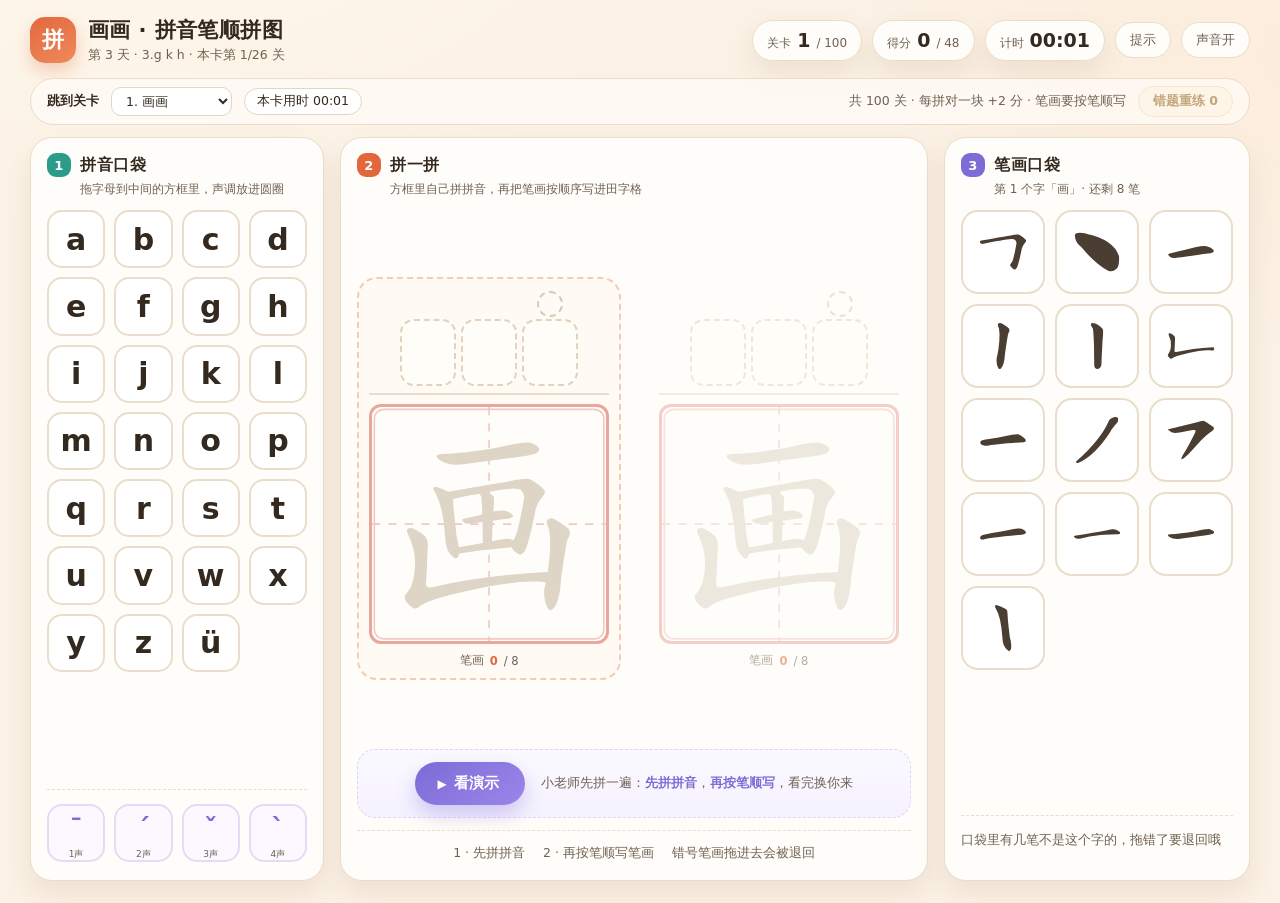
==== out/游戏/拼音笔顺拼图.html @ 33b7a7e6 "拼音笔顺拼图游戏 + PDF 统一归档 拼图游戏（新增 game/，产出 out/游戏/拼音笔顺拼图.html） - 扫描 out/*/parsed.json，4 张卡片 26+21+24+29 = " ====
<!doctype html>
<html lang="zh-CN">
<head>
<meta charset="utf-8">
<meta name="viewport" content="width=device-width, initial-scale=1">
<title>拼音笔顺拼图 · 100 关</title>
<style>
/* 拼音 + 笔顺拼图 —— 儿童向样式 */

:root {
  --bg: #fbf1e4;
  --panel: #fffdf9;
  --line: #e9ddcb;
  --ink: #33291f;
  --ink-soft: #6f6152;
  --gray: #c8bead;
  --coral: #e2683c;
  --coral-soft: #fbe6dc;
  --teal: #2c9c8a;
  --teal-soft: #e4f6f1;
  --violet: #7d6bd6;
  --shadow: 0 12px 26px rgba(120, 88, 52, 0.1);
  --cell: 300px;
}

* { box-sizing: border-box; }

body {
  display: flex;
  flex-direction: column;
  margin: 0;
  min-height: 100vh;
  padding: 16px clamp(12px, 2.6vw, 30px) 22px;
  color: var(--ink);
  font-family: "PingFang SC", "Hiragino Sans GB", "Microsoft YaHei", system-ui, sans-serif;
  background:
    radial-gradient(1100px 560px at 8% -12%, #fff8ec 0, transparent 62%),
    radial-gradient(900px 520px at 108% 6%, #fdecdb 0, transparent 58%),
    var(--bg);
}

/* ---------------------------------------------------------------- topbar */
.topbar {
  display: flex;
  align-items: center;
  justify-content: space-between;
  gap: 16px;
  flex-wrap: wrap;
  flex: none;
  margin-bottom: 14px;
}

.brand { display: flex; align-items: center; gap: 12px; }

.brand-mark {
  width: 46px; height: 46px;
  display: grid; place-items: center;
  border-radius: 15px;
  background: linear-gradient(150deg, var(--coral), #ef8a5c);
  color: #fff;
  font-size: 22px;
  font-weight: 700;
  box-shadow: 0 8px 16px rgba(226, 104, 60, 0.28);
}

.brand h1 { margin: 0; font-size: 21px; letter-spacing: 0.4px; }
.brand p { margin: 3px 0 0; font-size: 12.5px; color: var(--ink-soft); }

.stats { display: flex; align-items: center; gap: 10px; flex-wrap: wrap; }

.stat {
  display: flex; align-items: baseline; gap: 6px;
  padding: 8px 14px;
  background: var(--panel);
  border: 1px solid var(--line);
  border-radius: 999px;
  box-shadow: var(--shadow);
}

.stat-label { font-size: 12px; color: var(--ink-soft); }
.stat-value { font-size: 19px; font-weight: 700; font-variant-numeric: tabular-nums; }
.stat-total { font-size: 12px; color: var(--ink-soft); }

.stat.bump { animation: bump 0.42s ease; }

@keyframes bump {
  0% { transform: scale(1); }
  35% { transform: scale(1.12) rotate(-1.5deg); }
  100% { transform: scale(1); }
}

.ghost-btn {
  padding: 8px 14px;
  font: inherit;
  font-size: 13px;
  color: var(--ink-soft);
  background: var(--panel);
  border: 1px solid var(--line);
  border-radius: 999px;
  cursor: pointer;
  transition: 0.16s;
}

.ghost-btn:hover { color: var(--ink); border-color: #d9c9b2; transform: translateY(-1px); }

.demo-btn {
  display: inline-flex;
  align-items: center;
  gap: 7px;
  padding: 8px 16px 8px 14px;
  font: inherit;
  font-size: 13px;
  font-weight: 600;
  color: #fff;
  background: linear-gradient(140deg, #7d6bd6, #9a86ea);
  border: none;
  border-radius: 999px;
  cursor: pointer;
  box-shadow: 0 8px 16px rgba(125, 107, 214, 0.3);
  transition: 0.16s;
}

.demo-btn .play { font-size: 10px; }
.demo-btn:hover { transform: translateY(-1px); box-shadow: 0 11px 20px rgba(125, 107, 214, 0.34); }
.demo-btn:disabled { opacity: 0.62; cursor: default; transform: none; }

.demo-btn.big {
  padding: 12px 26px 12px 22px;
  font-size: 15px;
  box-shadow: 0 10px 20px rgba(125, 107, 214, 0.32);
}

.demo-btn.big .play { font-size: 12px; }

/* 演示按钮就放在田字格下面，孩子一眼能看到 */
.demo-strip {
  display: flex;
  align-items: center;
  justify-content: center;
  gap: 16px;
  flex-wrap: wrap;
  margin: 4px 0 12px;
  padding: 12px 16px;
  background: linear-gradient(180deg, #fbf9ff, #f5f2ff);
  border: 1px dashed #ded5f5;
  border-radius: 18px;
}

.demo-tip { font-size: 12.5px; color: var(--ink-soft); }
.demo-tip b { color: var(--violet); font-weight: 600; }

/* ------------------------------------------------------------- level bar */
.level-bar {
  display: flex;
  align-items: center;
  gap: 12px;
  flex-wrap: wrap;
  flex: none;
  margin: 0 0 12px;
  padding: 7px 16px;
  font-size: 12.5px;
  color: var(--ink-soft);
  background: rgba(255, 253, 249, 0.72);
  border: 1px solid var(--line);
  border-radius: 999px;
}

.level-pick { color: var(--ink); font-weight: 600; }

.card-timer {
  padding: 4px 12px;
  color: var(--ink);
  font-variant-numeric: tabular-nums;
  background: #fff;
  border: 1px solid #e3d6c2;
  border-radius: 999px;
}

.review-btn {
  padding: 6px 14px;
  font: inherit;
  font-size: 12.5px;
  font-weight: 600;
  color: #96631a;
  background: #fdf3e2;
  border: 1px solid #f0d7b0;
  border-radius: 999px;
  cursor: pointer;
  transition: 0.16s;
}

.review-btn b { font-variant-numeric: tabular-nums; }
.review-btn:hover:not(:disabled) { background: #fbe8c8; border-color: #e8c085; transform: translateY(-1px); }
.review-btn:disabled { opacity: 0.55; cursor: default; }

.review-clear {
  padding: 6px 10px;
  margin-left: -4px;
  font: inherit;
  font-size: 12.5px;
  color: var(--ink-soft);
  background: none;
  border: 1px solid transparent;
  border-radius: 999px;
  cursor: pointer;
  transition: 0.16s;
}

.review-clear:hover { color: #a0432a; border-color: #f0cdc2; background: #fdefe9; }
.review-clear.armed { color: #a0432a; background: #fdefe9; border-color: #f0cdc2; }

body.review-mode .level-bar { background: #fff8ec; border-color: #f0d7b0; }
body.review-mode .level-pick::after { content: "（错题）"; color: #96631a; }

#level-select {
  max-width: 42vw;
  padding: 5px 10px;
  font: inherit;
  font-size: 12.5px;
  color: var(--ink);
  background: #fff;
  border: 1px solid #e3d6c2;
  border-radius: 10px;
  cursor: pointer;
}

.level-tip { margin-left: auto; }

/* ---------------------------------------------------------------- board */
.board {
  display: grid;
  grid-template-columns: 294px minmax(0, 1fr) 306px;
  gap: 16px;
  align-items: stretch;
  /* 撑满剩余屏幕高度，底部不留空白 */
  flex: 1 1 auto;
  min-height: calc(100vh - 156px);
}

@media (max-width: 1080px) {
  .board { grid-template-columns: minmax(0, 1fr); }
  :root { --cell: 170px; }
}

.panel {
  display: flex;
  flex-direction: column;
  padding: 15px 16px 18px;
  background: var(--panel);
  border: 1px solid var(--line);
  border-radius: 22px;
  box-shadow: var(--shadow);
}

.panel h2 {
  display: flex; align-items: center; gap: 9px;
  margin: 0 0 4px;
  font-size: 15.5px;
  letter-spacing: 0.5px;
}

.step {
  width: 24px; height: 24px;
  display: grid; place-items: center;
  border-radius: 9px;
  font-size: 13px;
  color: #fff;
  background: var(--coral);
}

.panel-strokes .step { background: var(--violet); }
.panel-letters .step { background: var(--teal); }

.panel-note {
  margin: 0 0 12px 33px;
  font-size: 12px;
  color: var(--ink-soft);
}

/* ---------------------------------------------------------------- pools */
.letter-pool {
  display: grid;
  grid-template-columns: repeat(4, 1fr);
  gap: 9px;
}

.tone-pool {
  display: grid;
  grid-template-columns: repeat(4, 1fr);
  gap: 9px;
  margin-top: auto;
  padding-top: 14px;
  border-top: 1px dashed var(--line);
}

.chip {
  position: relative;
  display: grid;
  place-items: center;
  aspect-ratio: 1 / 1;
  background: #fff;
  border: 2px solid var(--line);
  border-radius: 15px;
  font-size: 30px;
  font-weight: 600;
  color: var(--ink);
  cursor: grab;
  user-select: none;
  -webkit-user-select: none;
  touch-action: none;
  transition: transform 0.12s, box-shadow 0.12s, border-color 0.12s;
}

.chip:hover { transform: translateY(-2px); border-color: #ddceb6; box-shadow: 0 7px 14px rgba(120, 88, 52, 0.14); }
.chip:active { cursor: grabbing; }
.chip.dragging { opacity: 0.28; }

.chip.tone {
  font-size: 27px;
  line-height: 1;
  padding-bottom: 8px;
  color: var(--violet);
  border-color: #e3dcf6;
  background: #fbf9ff;
}

.chip.tone small {
  position: absolute;
  bottom: 1px;
  font-size: 9px;
  font-weight: 400;
  color: var(--ink-soft);
}

.chip.ghost {
  position: fixed;
  left: 0; top: 0;
  z-index: 90;
  margin: 0;
  pointer-events: none;
  box-shadow: 0 16px 30px rgba(80, 60, 40, 0.26);
  transform-origin: top left;
  opacity: 0.96;
}

.chip.pulse, .spark.pulse { animation: pulse 1.1s ease-in-out 2; }

@keyframes pulse {
  0%, 100% { box-shadow: 0 0 0 0 rgba(226, 104, 60, 0); }
  50% { box-shadow: 0 0 0 7px rgba(226, 104, 60, 0.28); }
}

/* ---------------------------------------------------------------- stage */
.panel-stage {
  align-self: stretch;
}

.stage-head {
  display: flex; align-items: baseline; gap: 10px; justify-content: center;
  margin: 2px 0 12px;
}

.stage-head .word-pinyin { font-size: 15px; color: var(--ink-soft); letter-spacing: 1px; }
.stage-head .word-hanzi { font-size: 20px; font-weight: 700; letter-spacing: 3px; }

.word {
  --gap: clamp(10px, 2vw, 34px);
  display: flex;
  flex: 1;
  gap: var(--gap);
  justify-content: center;
  align-items: center;
  padding: 4px 0 2px;
}

.char-col {
  display: flex;
  flex-direction: column;
  align-items: center;
  gap: 9px;
  /* 多个字的词语自动收窄，三字词也不会挤出卡片 */
  width: min(var(--cell), calc((100% - (var(--cols, 1) - 1) * var(--gap)) / var(--cols, 1)));
  padding: 12px 10px 10px;
  border: 2px dashed transparent;
  border-radius: 20px;
  transition: 0.22s;
}

.char-col.locked { opacity: 0.52; }
.char-col.active { border-color: #f3cbb8; background: #fffaf4; opacity: 1; }
.char-col.done { border-color: #bfe3d8; background: var(--teal-soft); opacity: 1; }

.pinyin-row {
  display: flex;
  width: 100%;
  box-sizing: border-box;
  align-items: flex-end;
  justify-content: center;
  gap: 5px;
  padding-bottom: 7px;
  border-bottom: 2px solid #e7dbc9;
}

.letter-wrap {
  position: relative;
  flex: 1 1 0;
  min-width: 0;
  max-width: 56px;
  padding-top: 28px;
}

.tone-slot {
  position: absolute;
  top: 0;
  left: 0;
  right: 0;
  margin: 0 auto;
  width: 26px;
  height: 26px;
  display: grid;
  place-items: center;
  border: 2px dashed #d8c9b6;
  border-radius: 50%;
  font-size: 20px;
  font-weight: 700;
  line-height: 1;
  color: var(--violet);
  transition: 0.18s;
}

.tone-slot.hover, .tone-slot.filled { border-style: solid; border-color: var(--violet); background: #f4f1ff; }

.letter-slot {
  width: 100%;
  aspect-ratio: 5 / 6;
  display: grid;
  place-items: center;
  border: 2px dashed #e0d3bf;
  border-radius: 14px;
  background: #fffdf7;
  font-size: clamp(24px, 2.1vw, 32px);
  line-height: 1;
  color: var(--ink);
  transition: 0.16s;
}

.letter-slot.hover { border-color: #eabfa9; background: #fff3ea; }
.letter-slot.filled { border-style: solid; border-color: #a9d8cd; background: #fff; font-weight: 600; }

.cell-wrap {
  position: relative;
  width: 100%;
  aspect-ratio: 1 / 1;
  border: 3px solid #e8a79c;
  border-radius: 12px;
  background: #fffdfa;
  overflow: hidden;
  touch-action: none;
  transition: 0.16s;
}

.cell-wrap.hover { border-color: var(--coral); box-shadow: 0 0 0 5px rgba(226, 104, 60, 0.14); }
.cell-wrap svg { display: block; width: 100%; height: 100%; }

.cell-grid line, .cell-grid rect {
  stroke: #efc9c3;
  stroke-width: 1.4;
  fill: none;
}

.cell-grid .dash { stroke-dasharray: 7 7; }

.guide path { fill: #ded5c6; }
.guide { transition: opacity 0.45s ease; }
.ink path { fill: #2f2a24; }

.ink path.pop { animation: inkPop 0.28s ease-out; }

@keyframes inkPop {
  from { opacity: 0.2; }
  to { opacity: 1; }
}

.char-col.done .guide { opacity: 0; }

.cell-meta {
  display: flex; align-items: center; gap: 6px;
  font-size: 11.5px;
  color: var(--ink-soft);
}

.stage-foot {
  display: flex;
  justify-content: center;
  gap: 18px;
  margin-top: auto;
  padding-top: 14px;
  font-size: 12.5px;
  color: var(--ink-soft);
  border-top: 1px dashed var(--line);
}

.stage-foot b { color: var(--coral); font-weight: 600; }

.panel-foot {
  margin-top: auto;
  padding-top: 14px;
  font-size: 12.5px;
  line-height: 1.6;
  color: var(--ink-soft);
  border-top: 1px dashed var(--line);
}

.cell-meta b { color: var(--coral); font-variant-numeric: tabular-nums; }

/* ---------------------------------------------------------------- strokes */
.stroke-pool {
  display: grid;
  grid-template-columns: repeat(3, minmax(0, 1fr));
  gap: 10px;
  align-content: start;
  justify-items: center;
  /* 按行数摊平：一行就大，七八行就自动变小 */
  --chip: calc((100vh - 300px) / var(--rows, 6) - 10px);
}

/* 行数多的关（12 笔的字 + 干扰笔画）自动缩小每一块，保证右栏不超出一屏 */
.spark {
  display: grid;
  place-items: center;
  width: min(var(--chip, 92px), 100%);
  height: auto;
  aspect-ratio: 1 / 1;
  padding: 10px;
  background: #fff;
  border: 2px solid var(--line);
  border-radius: 17px;
  cursor: grab;
  touch-action: none;
  user-select: none;
  -webkit-user-select: none;
  transition: transform 0.12s, box-shadow 0.12s, border-color 0.12s;
}

.spark:hover { transform: translateY(-2px); border-color: #d9c9e9; box-shadow: 0 7px 14px rgba(80, 60, 120, 0.14); }
.spark svg { width: 100%; height: 100%; }
.spark svg path { fill: #4a3d31; }
.spark.dragging { opacity: 0.28; }
.spark.ghost { position: fixed; left: 0; top: 0; z-index: 90; pointer-events: none; background: #fff; box-shadow: 0 16px 30px rgba(80, 60, 40, 0.24); }

/* ---------------------------------------------------------------- feedback */
.shake { animation: shake 0.4s ease; }

@keyframes shake {
  0%, 100% { transform: translateX(0); }
  20% { transform: translateX(-7px) rotate(-1deg); }
  45% { transform: translateX(6px) rotate(1deg); }
  70% { transform: translateX(-4px); }
}

.wrong-flash { box-shadow: 0 0 0 5px rgba(214, 69, 69, 0.2); border-color: #d64545 !important; }

.float-score {
  position: fixed;
  z-index: 95;
  pointer-events: none;
  font-size: 19px;
  font-weight: 700;
  color: var(--teal);
  text-shadow: 0 2px 0 #fff;
  animation: floatUp 0.9s ease-out forwards;
}

@keyframes floatUp {
  from { opacity: 0; transform: translate(-50%, -50%) scale(0.7); }
  25% { opacity: 1; transform: translate(-50%, -120%) scale(1.1); }
  to { opacity: 0; transform: translate(-50%, -230%) scale(1); }
}

.toast {
  position: fixed;
  left: 50%; bottom: 28px;
  transform: translate(-50%, 20px);
  padding: 10px 20px;
  border-radius: 999px;
  font-size: 13.5px;
  color: #fff;
  background: rgba(51, 41, 31, 0.9);
  opacity: 0;
  pointer-events: none;
  transition: 0.24s;
  z-index: 96;
}

.toast.show { opacity: 1; transform: translate(-50%, 0); }
.toast.bad { background: rgba(190, 62, 62, 0.94); }
.toast.good { background: rgba(44, 156, 138, 0.94); }

/* ---------------------------------------------------------------- overlay */
.overlay {
  position: fixed;
  inset: 0;
  z-index: 100;
  display: grid;
  place-items: center;
  background: rgba(51, 41, 31, 0.36);
  backdrop-filter: blur(3px);
}

.overlay[hidden] { display: none; }

.overlay-card {
  width: min(440px, 92vw);
  padding: 26px 26px 22px;
  text-align: center;
  background: var(--panel);
  border-radius: 26px;
  box-shadow: 0 26px 50px rgba(60, 42, 24, 0.3);
  animation: pop 0.36s cubic-bezier(0.2, 1.4, 0.4, 1);
}

@keyframes pop {
  from { transform: scale(0.86); opacity: 0; }
  to { transform: scale(1); opacity: 1; }
}

.overlay-card h3 { margin: 0 0 4px; font-size: 22px; }
.overlay-card p { margin: 0 0 16px; font-size: 15px; letter-spacing: 2px; color: var(--ink-soft); }

.overlay-actions { display: flex; justify-content: center; gap: 12px; }

.overlay-stats { display: flex; justify-content: center; gap: 18px; margin-bottom: 20px; }
.overlay-stats div { display: flex; flex-direction: column; gap: 2px; }
.overlay-stats span { font-size: 22px; font-weight: 700; color: var(--coral); font-variant-numeric: tabular-nums; }
.overlay-stats small { font-size: 11.5px; color: var(--ink-soft); }

.primary-btn {
  padding: 11px 26px;
  font: inherit;
  font-size: 15px;
  font-weight: 600;
  color: #fff;
  background: linear-gradient(140deg, var(--coral), #ef8a5c);
  border: none;
  border-radius: 999px;
  cursor: pointer;
  box-shadow: 0 10px 20px rgba(226, 104, 60, 0.3);
  transition: 0.16s;
}

.primary-btn:hover { transform: translateY(-2px); }

/* ---------------------------------------------------------------- demo */
.demo-ghost {
  position: fixed;
  left: 0;
  top: 0;
  z-index: 92;
  margin: 0;
  pointer-events: none;
  opacity: 0.95;
  transform-origin: top left;
  box-shadow: 0 16px 30px rgba(80, 60, 40, 0.26);
}

body.demo-mode .chip,
body.demo-mode .spark,
body.demo-mode .cell-wrap { cursor: default; }

</style>
</head>
<body>
<header class="topbar">
  <div class="brand">
    <span class="brand-mark">拼</span>
    <div>
      <h1 id="word-title">拼音笔顺拼图</h1>
      <p id="card-name">第 3 天、第 4 天、第 6 天、第 7 天</p>
    </div>
  </div>
  <div class="stats">
    <div class="stat"><span class="stat-label" id="level-label">关卡</span><span class="stat-value" id="level-index">1</span><span class="stat-total" id="level-total">/ 1</span></div>
    <div class="stat"><span class="stat-label">得分</span><span class="stat-value" id="score">0</span><span class="stat-total" id="score-total">/ 0</span></div>
    <div class="stat"><span class="stat-label">计时</span><span class="stat-value" id="timer">00:00</span></div>
    <button class="ghost-btn" id="hint-btn" type="button">提示</button>
    <button class="ghost-btn" id="sound-btn" type="button" aria-pressed="true">声音开</button>
  </div>
</header>

<nav class="level-bar">
  <label class="level-pick" for="level-select">跳到关卡</label>
  <select id="level-select"></select>
  <span class="card-timer" id="card-timer">本卡用时 00:00</span>
  <span class="level-tip">共 100 关 · 每拼对一块 +2 分 · 笔画要按笔顺写</span>
  <button class="review-btn" id="review-btn" type="button" disabled>错题重练 <b id="review-count">0</b></button>
  <button class="review-clear" id="review-clear" type="button" hidden>清空</button>
</nav>

<main class="board">
  <section class="panel panel-letters">
    <h2><span class="step">1</span>拼音口袋</h2>
    <p class="panel-note">拖字母到中间的方框里，声调放进圆圈</p>
    <div class="letter-pool" id="letter-pool"></div>
    <div class="tone-pool" id="tone-pool"></div>
  </section>

  <section class="panel panel-stage">
    <h2><span class="step">2</span>拼一拼</h2>
    <p class="panel-note">方框里自己拼拼音，再把笔画按顺序写进田字格</p>
    <div class="word" id="word"></div>
    <div class="demo-strip">
      <button class="demo-btn big" id="demo-btn" type="button"><span class="play">▶</span>看演示</button>
      <span class="demo-tip">小老师先拼一遍：<b>先拼拼音</b>，<b>再按笔顺写</b>，看完换你来</span>
    </div>
    <div class="stage-foot">
      <span>1 · 先拼拼音</span>
      <span>2 · 再按笔顺写笔画</span>
      <span>错号笔画拖进去会被退回</span>
    </div>
  </section>

  <section class="panel panel-strokes">
    <h2><span class="step">3</span>笔画口袋</h2>
    <p class="panel-note" id="stroke-note">按笔顺拖进田字格</p>
    <div class="stroke-pool" id="stroke-pool"></div>
    <p class="panel-foot">口袋里有几笔不是这个字的，拖错了要退回哦</p>
  </section>
</main>

<div class="toast" id="toast" aria-live="polite"></div>

<div class="overlay" id="overlay" hidden>
  <div class="overlay-card">
    <h3 id="overlay-title">这一关拼好啦！</h3>
    <p id="overlay-word"></p>
    <div class="overlay-stats">
      <div><span id="final-score">0</span><small>本关得分</small></div>
      <div><span id="final-time">00:00</span><small>本关用时</small></div>
      <div><span id="final-acc">100%</span><small>一次就对</small></div>
      <div><span id="final-card">00:00</span><small>本卡用时</small></div>
      <div><span id="total-score">0</span><small>累计</small></div>
    </div>
    <div class="overlay-actions">
      <button class="ghost-btn" id="replay" type="button">再玩一次</button>
      <button class="primary-btn" id="next-level" type="button">下一关</button>
    </div>
  </div>
</div>

<script>window.GAME_DATA = {"levels":[{"hanzi":"画画","pinyin":"huà huà","card":"第 3 天","lesson":"3.g k h","chars":[{"char":"画","syllable":{"letters":["h","u","a"],"tone":4,"toneAt":2,"text":"huà"}},{"char":"画","syllable":{"letters":["h","u","a"],"tone":4,"toneAt":2,"text":"huà"}}]},{"hanzi":"打鼓","pinyin":"dǎ gǔ","card":"第 3 天","lesson":"3.g k h","chars":[{"char":"打","syllable":{"letters":["d","a"],"tone":3,"toneAt":1,"text":"dǎ"}},{"char":"鼓","syllable":{"letters":["g","u"],"tone":3,"toneAt":1,"text":"gǔ"}}]},{"hanzi":"狐狸","pinyin":"hú lí","card":"第 3 天","lesson":"3.g k h","chars":[{"char":"狐","syllable":{"letters":["h","u"],"tone":2,"toneAt":1,"text":"hú"}},{"char":"狸","syllable":{"letters":["l","i"],"tone":2,"toneAt":1,"text":"lí"}}]},{"hanzi":"葫芦","pinyin":"hú lú","card":"第 3 天","lesson":"3.g k h","chars":[{"char":"葫","syllable":{"letters":["h","u"],"tone":2,"toneAt":1,"text":"hú"}},{"char":"芦","syllable":{"letters":["l","u"],"tone":2,"toneAt":1,"text":"lú"}}]},{"hanzi":"拔河","pinyin":"bá hé","card":"第 3 天","lesson":"3.g k h","chars":[{"char":"拔","syllable":{"letters":["b","a"],"tone":2,"toneAt":1,"text":"bá"}},{"char":"河","syllable":{"letters":["h","e"],"tone":2,"toneAt":1,"text":"hé"}}]},{"hanzi":"隔壁","pinyin":"gé bì","card":"第 3 天","lesson":"3.g k h","chars":[{"char":"隔","syllable":{"letters":["g","e"],"tone":2,"toneAt":1,"text":"gé"}},{"char":"壁","syllable":{"letters":["b","i"],"tone":4,"toneAt":1,"text":"bì"}}]},{"hanzi":"哥哥","pinyin":"gē gē","card":"第 3 天","lesson":"3.g k h","chars":[{"char":"哥","syllable":{"letters":["g","e"],"tone":1,"toneAt":1,"text":"gē"}},{"char":"哥","syllable":{"letters":["g","e"],"tone":1,"toneAt":1,"text":"gē"}}]},{"hanzi":"贺卡","pinyin":"hè kǎ","card":"第 3 天","lesson":"3.g k h","chars":[{"char":"贺","syllable":{"letters":["h","e"],"tone":4,"toneAt":1,"text":"hè"}},{"char":"卡","syllable":{"letters":["k","a"],"tone":3,"toneAt":1,"text":"kǎ"}}]},{"hanzi":"顾客","pinyin":"gù kè","card":"第 3 天","lesson":"3.g k h","chars":[{"char":"顾","syllable":{"letters":["g","u"],"tone":4,"toneAt":1,"text":"gù"}},{"char":"客","syllable":{"letters":["k","e"],"tone":4,"toneAt":1,"text":"kè"}}]},{"hanzi":"可乐","pinyin":"kě lè","card":"第 3 天","lesson":"3.g k h","chars":[{"char":"可","syllable":{"letters":["k","e"],"tone":3,"toneAt":1,"text":"kě"}},{"char":"乐","syllable":{"letters":["l","e"],"tone":4,"toneAt":1,"text":"lè"}}]},{"hanzi":"刻苦","pinyin":"kè kǔ","card":"第 3 天","lesson":"3.g k h","chars":[{"char":"刻","syllable":{"letters":["k","e"],"tone":4,"toneAt":1,"text":"kè"}},{"char":"苦","syllable":{"letters":["k","u"],"tone":3,"toneAt":1,"text":"kǔ"}}]},{"hanzi":"可怕","pinyin":"kě pà","card":"第 3 天","lesson":"3.g k h","chars":[{"char":"可","syllable":{"letters":["k","e"],"tone":3,"toneAt":1,"text":"kě"}},{"char":"怕","syllable":{"letters":["p","a"],"tone":4,"toneAt":1,"text":"pà"}}]},{"hanzi":"河马","pinyin":"hé mǎ","card":"第 3 天","lesson":"3.g k h","chars":[{"char":"河","syllable":{"letters":["h","e"],"tone":2,"toneAt":1,"text":"hé"}},{"char":"马","syllable":{"letters":["m","a"],"tone":3,"toneAt":1,"text":"mǎ"}}]},{"hanzi":"姑姑","pinyin":"gū gū","card":"第 3 天","lesson":"3.g k h","chars":[{"char":"姑","syllable":{"letters":["g","u"],"tone":1,"toneAt":1,"text":"gū"}},{"char":"姑","syllable":{"letters":["g","u"],"tone":1,"toneAt":1,"text":"gū"}}]},{"hanzi":"蘑菇","pinyin":"mó gū","card":"第 3 天","lesson":"3.g k h","chars":[{"char":"蘑","syllable":{"letters":["m","o"],"tone":2,"toneAt":1,"text":"mó"}},{"char":"菇","syllable":{"letters":["g","u"],"tone":1,"toneAt":1,"text":"gū"}}]},{"hanzi":"荷花","pinyin":"hé huā","card":"第 3 天","lesson":"3.g k h","chars":[{"char":"荷","syllable":{"letters":["h","e"],"tone":2,"toneAt":1,"text":"hé"}},{"char":"花","syllable":{"letters":["h","u","a"],"tone":1,"toneAt":2,"text":"huā"}}]},{"hanzi":"图画","pinyin":"tú huà","card":"第 3 天","lesson":"3.g k h","chars":[{"char":"图","syllable":{"letters":["t","u"],"tone":2,"toneAt":1,"text":"tú"}},{"char":"画","syllable":{"letters":["h","u","a"],"tone":4,"toneAt":2,"text":"huà"}}]},{"hanzi":"火锅","pinyin":"huǒ guō","card":"第 3 天","lesson":"3.g k h","chars":[{"char":"火","syllable":{"letters":["h","u","o"],"tone":3,"toneAt":2,"text":"huǒ"}},{"char":"锅","syllable":{"letters":["g","u","o"],"tone":1,"toneAt":2,"text":"guō"}}]},{"hanzi":"瓜果","pinyin":"guā guǒ","card":"第 3 天","lesson":"3.g k h","chars":[{"char":"瓜","syllable":{"letters":["g","u","a"],"tone":1,"toneAt":2,"text":"guā"}},{"char":"果","syllable":{"letters":["g","u","o"],"tone":3,"toneAt":2,"text":"guǒ"}}]},{"hanzi":"花朵","pinyin":"huā duǒ","card":"第 3 天","lesson":"3.g k h","chars":[{"char":"花","syllable":{"letters":["h","u","a"],"tone":1,"toneAt":2,"text":"huā"}},{"char":"朵","syllable":{"letters":["d","u","o"],"tone":3,"toneAt":2,"text":"duǒ"}}]},{"hanzi":"果皮","pinyin":"guǒ pí","card":"第 3 天","lesson":"3.g k h","chars":[{"char":"果","syllable":{"letters":["g","u","o"],"tone":3,"toneAt":2,"text":"guǒ"}},{"char":"皮","syllable":{"letters":["p","i"],"tone":2,"toneAt":1,"text":"pí"}}]},{"hanzi":"大火","pinyin":"dà huǒ","card":"第 3 天","lesson":"3.g k h","chars":[{"char":"大","syllable":{"letters":["d","a"],"tone":4,"toneAt":1,"text":"dà"}},{"char":"火","syllable":{"letters":["h","u","o"],"tone":3,"toneAt":2,"text":"huǒ"}}]},{"hanzi":"西瓜","pinyin":"xī guā","card":"第 3 天","lesson":"3.g k h","chars":[{"char":"西","syllable":{"letters":["x","i"],"tone":1,"toneAt":1,"text":"xī"}},{"char":"瓜","syllable":{"letters":["g","u","a"],"tone":1,"toneAt":2,"text":"guā"}}]},{"hanzi":"梨花","pinyin":"lí huā","card":"第 3 天","lesson":"3.g k h","chars":[{"char":"梨","syllable":{"letters":["l","i"],"tone":2,"toneAt":1,"text":"lí"}},{"char":"花","syllable":{"letters":["h","u","a"],"tone":1,"toneAt":2,"text":"huā"}}]},{"hanzi":"哈密瓜","pinyin":"hā mì guā","card":"第 3 天","lesson":"3.g k h","chars":[{"char":"哈","syllable":{"letters":["h","a"],"tone":1,"toneAt":1,"text":"hā"}},{"char":"密","syllable":{"letters":["m","i"],"tone":4,"toneAt":1,"text":"mì"}},{"char":"瓜","syllable":{"letters":["g","u","a"],"tone":1,"toneAt":2,"text":"guā"}}]},{"hanzi":"喝茶","pinyin":"hē chá","card":"第 3 天","lesson":"3.g k h","chars":[{"char":"喝","syllable":{"letters":["h","e"],"tone":1,"toneAt":1,"text":"hē"}},{"char":"茶","syllable":{"letters":["c","h","a"],"tone":2,"toneAt":2,"text":"chá"}}]},{"hanzi":"雨衣","pinyin":"yǔ yī","card":"第 4 天","lesson":"4.i uuy w","chars":[{"char":"雨","syllable":{"letters":["y","u"],"tone":3,"toneAt":1,"text":"yǔ"}},{"char":"衣","syllable":{"letters":["y","i"],"tone":1,"toneAt":1,"text":"yī"}}]},{"hanzi":"乌鸦","pinyin":"wū yā","card":"第 4 天","lesson":"4.i uuy w","chars":[{"char":"乌","syllable":{"letters":["w","u"],"tone":1,"toneAt":1,"text":"wū"}},{"char":"鸦","syllable":{"letters":["y","a"],"tone":1,"toneAt":1,"text":"yā"}}]},{"hanzi":"鲤鱼","pinyin":"lǐ yú","card":"第 4 天","lesson":"4.i uuy w","chars":[{"char":"鲤","syllable":{"letters":["l","i"],"tone":3,"toneAt":1,"text":"lǐ"}},{"char":"鱼","syllable":{"letters":["y","u"],"tone":2,"toneAt":1,"text":"yú"}}]},{"hanzi":"蚂蚁","pinyin":"mǎ yǐ","card":"第 4 天","lesson":"4.i uuy w","chars":[{"char":"蚂","syllable":{"letters":["m","a"],"tone":3,"toneAt":1,"text":"mǎ"}},{"char":"蚁","syllable":{"letters":["y","i"],"tone":3,"toneAt":1,"text":"yǐ"}}]},{"hanzi":"玉米","pinyin":"yù mǐ","card":"第 4 天","lesson":"4.i uuy w","chars":[{"char":"玉","syllable":{"letters":["y","u"],"tone":4,"toneAt":1,"text":"yù"}},{"char":"米","syllable":{"letters":["m","i"],"tone":3,"toneAt":1,"text":"mǐ"}}]},{"hanzi":"鸭子","pinyin":"yā zi","card":"第 4 天","lesson":"4.i uuy w","chars":[{"char":"鸭","syllable":{"letters":["y","a"],"tone":1,"toneAt":1,"text":"yā"}},{"char":"子","syllable":{"letters":["z","i"],"tone":0,"toneAt":-1,"text":"zi"}}]},{"hanzi":"牙齿","pinyin":"yá chǐ","card":"第 4 天","lesson":"4.i uuy w","chars":[{"char":"牙","syllable":{"letters":["y","a"],"tone":2,"toneAt":1,"text":"yá"}},{"char":"齿","syllable":{"letters":["c","h","i"],"tone":3,"toneAt":2,"text":"chǐ"}}]},{"hanzi":"鸡窝","pinyin":"jī wō","card":"第 4 天","lesson":"4.i uuy w","chars":[{"char":"鸡","syllable":{"letters":["j","i"],"tone":1,"toneAt":1,"text":"jī"}},{"char":"窝","syllable":{"letters":["w","o"],"tone":1,"toneAt":1,"text":"wō"}}]},{"hanzi":"织布","pinyin":"zhī bù","card":"第 4 天","lesson":"4.i uuy w","chars":[{"char":"织","syllable":{"letters":["z","h","i"],"tone":1,"toneAt":2,"text":"zhī"}},{"char":"布","syllable":{"letters":["b","u"],"tone":4,"toneAt":1,"text":"bù"}}]},{"hanzi":"向姨","pinyin":"xiàng yí","card":"第 4 天","lesson":"4.i uuy w","chars":[{"char":"向","syllable":{"letters":["x","i","a","n","g"],"tone":4,"toneAt":2,"text":"xiàng"}},{"char":"姨","syllable":{"letters":["y","i"],"tone":2,"toneAt":1,"text":"yí"}}]},{"hanzi":"屋子","pinyin":"wū zi","card":"第 4 天","lesson":"4.i uuy w","chars":[{"char":"屋","syllable":{"letters":["w","u"],"tone":1,"toneAt":1,"text":"wū"}},{"char":"子","syllable":{"letters":["z","i"],"tone":0,"toneAt":-1,"text":"zi"}}]},{"hanzi":"衣服","pinyin":"yī fú","card":"第 4 天","lesson":"4.i uuy w","chars":[{"char":"衣","syllable":{"letters":["y","i"],"tone":1,"toneAt":1,"text":"yī"}},{"char":"服","syllable":{"letters":["f","u"],"tone":2,"toneAt":1,"text":"fú"}}]},{"hanzi":"椅子","pinyin":"yǐ zi","card":"第 4 天","lesson":"4.i uuy w","chars":[{"char":"椅","syllable":{"letters":["y","i"],"tone":3,"toneAt":1,"text":"yǐ"}},{"char":"子","syllable":{"letters":["z","i"],"tone":0,"toneAt":-1,"text":"zi"}}]},{"hanzi":"大雾","pinyin":"dà wù","card":"第 4 天","lesson":"4.i uuy w","chars":[{"char":"大","syllable":{"letters":["d","a"],"tone":4,"toneAt":1,"text":"dà"}},{"char":"雾","syllable":{"letters":["w","u"],"tone":4,"toneAt":1,"text":"wù"}}]},{"hanzi":"下雨","pinyin":"xià yǔ","card":"第 4 天","lesson":"4.i uuy w","chars":[{"char":"下","syllable":{"letters":["x","i","a"],"tone":4,"toneAt":2,"text":"xià"}},{"char":"雨","syllable":{"letters":["y","u"],"tone":3,"toneAt":1,"text":"yǔ"}}]},{"hanzi":"鸭梨","pinyin":"yā lí","card":"第 4 天","lesson":"4.i uuy w","chars":[{"char":"鸭","syllable":{"letters":["y","a"],"tone":1,"toneAt":1,"text":"yā"}},{"char":"梨","syllable":{"letters":["l","i"],"tone":2,"toneAt":1,"text":"lí"}}]},{"hanzi":"袜子","pinyin":"wà zi","card":"第 4 天","lesson":"4.i uuy w","chars":[{"char":"袜","syllable":{"letters":["w","a"],"tone":4,"toneAt":1,"text":"wà"}},{"char":"子","syllable":{"letters":["z","i"],"tone":0,"toneAt":-1,"text":"zi"}}]},{"hanzi":"桌椅","pinyin":"zhuō yǐ","card":"第 4 天","lesson":"4.i uuy w","chars":[{"char":"桌","syllable":{"letters":["z","h","u","o"],"tone":1,"toneAt":3,"text":"zhuō"}},{"char":"椅","syllable":{"letters":["y","i"],"tone":3,"toneAt":1,"text":"yǐ"}}]},{"hanzi":"木屋","pinyin":"mù wū","card":"第 4 天","lesson":"4.i uuy w","chars":[{"char":"木","syllable":{"letters":["m","u"],"tone":4,"toneAt":1,"text":"mù"}},{"char":"屋","syllable":{"letters":["w","u"],"tone":1,"toneAt":1,"text":"wū"}}]},{"hanzi":"娃娃","pinyin":"wá wá","card":"第 4 天","lesson":"4.i uuy w","chars":[{"char":"娃","syllable":{"letters":["w","a"],"tone":2,"toneAt":1,"text":"wá"}},{"char":"娃","syllable":{"letters":["w","a"],"tone":2,"toneAt":1,"text":"wá"}}]},{"hanzi":"鳄鱼","pinyin":"è yú","card":"第 4 天","lesson":"4.i uuy w","chars":[{"char":"鳄","syllable":{"letters":["e"],"tone":4,"toneAt":0,"text":"è"}},{"char":"鱼","syllable":{"letters":["y","u"],"tone":2,"toneAt":1,"text":"yú"}}]},{"hanzi":"生字","pinyin":"shēng zì","card":"第 6 天","lesson":"6.z cs","chars":[{"char":"生","syllable":{"letters":["s","h","e","n","g"],"tone":1,"toneAt":2,"text":"shēng"}},{"char":"字","syllable":{"letters":["z","i"],"tone":4,"toneAt":1,"text":"zì"}}]},{"hanzi":"词语","pinyin":"cí yǔ","card":"第 6 天","lesson":"6.z cs","chars":[{"char":"词","syllable":{"letters":["c","i"],"tone":2,"toneAt":1,"text":"cí"}},{"char":"语","syllable":{"letters":["y","u"],"tone":3,"toneAt":1,"text":"yǔ"}}]},{"hanzi":"句子","pinyin":"jù zi","card":"第 6 天","lesson":"6.z cs","chars":[{"char":"句","syllable":{"letters":["j","u"],"tone":4,"toneAt":1,"text":"jù"}},{"char":"子","syllable":{"letters":["z","i"],"tone":0,"toneAt":-1,"text":"zi"}}]},{"hanzi":"宇母","pinyin":"yǔ mǔ","card":"第 6 天","lesson":"6.z cs","chars":[{"char":"宇","syllable":{"letters":["y","u"],"tone":3,"toneAt":1,"text":"yǔ"}},{"char":"母","syllable":{"letters":["m","u"],"tone":3,"toneAt":1,"text":"mǔ"}}]},{"hanzi":"仔细","pinyin":"zǐ xì","card":"第 6 天","lesson":"6.z cs","chars":[{"char":"仔","syllable":{"letters":["z","i"],"tone":3,"toneAt":1,"text":"zǐ"}},{"char":"细","syllable":{"letters":["x","i"],"tone":4,"toneAt":1,"text":"xì"}}]},{"hanzi":"自己","pinyin":"zì jǐ","card":"第 6 天","lesson":"6.z cs","chars":[{"char":"自","syllable":{"letters":["z","i"],"tone":4,"toneAt":1,"text":"zì"}},{"char":"己","syllable":{"letters":["j","i"],"tone":3,"toneAt":1,"text":"jǐ"}}]},{"hanzi":"瓷器","pinyin":"cí qì","card":"第 6 天","lesson":"6.z cs","chars":[{"char":"瓷","syllable":{"letters":["c","i"],"tone":2,"toneAt":1,"text":"cí"}},{"char":"器","syllable":{"letters":["q","i"],"tone":4,"toneAt":1,"text":"qì"}}]},{"hanzi":"擦洗","pinyin":"cā xǐ","card":"第 6 天","lesson":"6.z cs","chars":[{"char":"擦","syllable":{"letters":["c","a"],"tone":1,"toneAt":1,"text":"cā"}},{"char":"洗","syllable":{"letters":["x","i"],"tone":3,"toneAt":1,"text":"xǐ"}}]},{"hanzi":"泼洒","pinyin":"pō sǎ","card":"第 6 天","lesson":"6.z cs","chars":[{"char":"泼","syllable":{"letters":["p","o"],"tone":1,"toneAt":1,"text":"pō"}},{"char":"洒","syllable":{"letters":["s","a"],"tone":3,"toneAt":1,"text":"sǎ"}}]},{"hanzi":"绿色","pinyin":"lǜ sè","card":"第 6 天","lesson":"6.z cs","chars":[{"char":"绿","syllable":{"letters":["l","ü"],"tone":4,"toneAt":1,"text":"lǜ"}},{"char":"色","syllable":{"letters":["s","e"],"tone":4,"toneAt":1,"text":"sè"}}]},{"hanzi":"紫色","pinyin":"zǐ sè","card":"第 6 天","lesson":"6.z cs","chars":[{"char":"紫","syllable":{"letters":["z","i"],"tone":3,"toneAt":1,"text":"zǐ"}},{"char":"色","syllable":{"letters":["s","e"],"tone":4,"toneAt":1,"text":"sè"}}]},{"hanzi":"杂技","pinyin":"zá jì","card":"第 6 天","lesson":"6.z cs","chars":[{"char":"杂","syllable":{"letters":["z","a"],"tone":2,"toneAt":1,"text":"zá"}},{"char":"技","syllable":{"letters":["j","i"],"tone":4,"toneAt":1,"text":"jì"}}]},{"hanzi":"桔子","pinyin":"jú zi","card":"第 6 天","lesson":"6.z cs","chars":[{"char":"桔","syllable":{"letters":["j","u"],"tone":2,"toneAt":1,"text":"jú"}},{"char":"子","syllable":{"letters":["z","i"],"tone":0,"toneAt":-1,"text":"zi"}}]},{"hanzi":"盒子","pinyin":"hé zi","card":"第 6 天","lesson":"6.z cs","chars":[{"char":"盒","syllable":{"letters":["h","e"],"tone":2,"toneAt":1,"text":"hé"}},{"char":"子","syllable":{"letters":["z","i"],"tone":0,"toneAt":-1,"text":"zi"}}]},{"hanzi":"司机","pinyin":"sī jī","card":"第 6 天","lesson":"6.z cs","chars":[{"char":"司","syllable":{"letters":["s","i"],"tone":1,"toneAt":1,"text":"sī"}},{"char":"机","syllable":{"letters":["j","i"],"tone":1,"toneAt":1,"text":"jī"}}]},{"hanzi":"打字","pinyin":"dǎ zì","card":"第 6 天","lesson":"6.z cs","chars":[{"char":"打","syllable":{"letters":["d","a"],"tone":3,"toneAt":1,"text":"dǎ"}},{"char":"字","syllable":{"letters":["z","i"],"tone":4,"toneAt":1,"text":"zì"}}]},{"hanzi":"子女","pinyin":"zǐ nǚ","card":"第 6 天","lesson":"6.z cs","chars":[{"char":"子","syllable":{"letters":["z","i"],"tone":3,"toneAt":1,"text":"zǐ"}},{"char":"女","syllable":{"letters":["n","ü"],"tone":3,"toneAt":1,"text":"nǚ"}}]},{"hanzi":"歌词","pinyin":"gē cí","card":"第 6 天","lesson":"6.z cs","chars":[{"char":"歌","syllable":{"letters":["g","e"],"tone":1,"toneAt":1,"text":"gē"}},{"char":"词","syllable":{"letters":["c","i"],"tone":2,"toneAt":1,"text":"cí"}}]},{"hanzi":"速度","pinyin":"sù dù","card":"第 6 天","lesson":"6.z cs","chars":[{"char":"速","syllable":{"letters":["s","u"],"tone":4,"toneAt":1,"text":"sù"}},{"char":"度","syllable":{"letters":["d","u"],"tone":4,"toneAt":1,"text":"dù"}}]},{"hanzi":"祖国","pinyin":"zǔ guó","card":"第 6 天","lesson":"6.z cs","chars":[{"char":"祖","syllable":{"letters":["z","u"],"tone":3,"toneAt":1,"text":"zǔ"}},{"char":"国","syllable":{"letters":["g","u","o"],"tone":2,"toneAt":2,"text":"guó"}}]},{"hanzi":"宿舍","pinyin":"sù shè","card":"第 6 天","lesson":"6.z cs","chars":[{"char":"宿","syllable":{"letters":["s","u"],"tone":4,"toneAt":1,"text":"sù"}},{"char":"舍","syllable":{"letters":["s","h","e"],"tone":4,"toneAt":2,"text":"shè"}}]},{"hanzi":"祖父","pinyin":"zǔ fù","card":"第 6 天","lesson":"6.z cs","chars":[{"char":"祖","syllable":{"letters":["z","u"],"tone":3,"toneAt":1,"text":"zǔ"}},{"char":"父","syllable":{"letters":["f","u"],"tone":4,"toneAt":1,"text":"fù"}}]},{"hanzi":"祖母","pinyin":"zǔ mǔ","card":"第 6 天","lesson":"6.z cs","chars":[{"char":"祖","syllable":{"letters":["z","u"],"tone":3,"toneAt":1,"text":"zǔ"}},{"char":"母","syllable":{"letters":["m","u"],"tone":3,"toneAt":1,"text":"mǔ"}}]},{"hanzi":"粗细","pinyin":"cū xì","card":"第 6 天","lesson":"6.z cs","chars":[{"char":"粗","syllable":{"letters":["c","u"],"tone":1,"toneAt":1,"text":"cū"}},{"char":"细","syllable":{"letters":["x","i"],"tone":4,"toneAt":1,"text":"xì"}}]},{"hanzi":"擦桌子","pinyin":"cā zhuō zi","card":"第 7 天","lesson":"7.zh ch sh r","chars":[{"char":"擦","syllable":{"letters":["c","a"],"tone":1,"toneAt":1,"text":"cā"}},{"char":"桌","syllable":{"letters":["z","h","u","o"],"tone":1,"toneAt":3,"text":"zhuō"}},{"char":"子","syllable":{"letters":["z","i"],"tone":0,"toneAt":-1,"text":"zi"}}]},{"hanzi":"折纸","pinyin":"zhé zhǐ","card":"第 7 天","lesson":"7.zh ch sh r","chars":[{"char":"折","syllable":{"letters":["z","h","e"],"tone":2,"toneAt":2,"text":"zhé"}},{"char":"纸","syllable":{"letters":["z","h","i"],"tone":3,"toneAt":2,"text":"zhǐ"}}]},{"hanzi":"日出","pinyin":"rì chū","card":"第 7 天","lesson":"7.zh ch sh r","chars":[{"char":"日","syllable":{"letters":["r","i"],"tone":4,"toneAt":1,"text":"rì"}},{"char":"出","syllable":{"letters":["c","h","u"],"tone":1,"toneAt":2,"text":"chū"}}]},{"hanzi":"竹子","pinyin":"zhú zi","card":"第 7 天","lesson":"7.zh ch sh r","chars":[{"char":"竹","syllable":{"letters":["z","h","u"],"tone":2,"toneAt":2,"text":"zhú"}},{"char":"子","syllable":{"letters":["z","i"],"tone":0,"toneAt":-1,"text":"zi"}}]},{"hanzi":"日历","pinyin":"rì lì","card":"第 7 天","lesson":"7.zh ch sh r","chars":[{"char":"日","syllable":{"letters":["r","i"],"tone":4,"toneAt":1,"text":"rì"}},{"char":"历","syllable":{"letters":["l","i"],"tone":4,"toneAt":1,"text":"lì"}}]},{"hanzi":"爪子","pinyin":"zhuǎ zi","card":"第 7 天","lesson":"7.zh ch sh r","chars":[{"char":"爪","syllable":{"letters":["z","h","u","a"],"tone":3,"toneAt":3,"text":"zhuǎ"}},{"char":"子","syllable":{"letters":["z","i"],"tone":0,"toneAt":-1,"text":"zi"}}]},{"hanzi":"值日","pinyin":"zhí rì","card":"第 7 天","lesson":"7.zh ch sh r","chars":[{"char":"值","syllable":{"letters":["z","h","i"],"tone":2,"toneAt":2,"text":"zhí"}},{"char":"日","syllable":{"letters":["r","i"],"tone":4,"toneAt":1,"text":"rì"}}]},{"hanzi":"蜡烛","pinyin":"là zhú","card":"第 7 天","lesson":"7.zh ch sh r","chars":[{"char":"蜡","syllable":{"letters":["l","a"],"tone":4,"toneAt":1,"text":"là"}},{"char":"烛","syllable":{"letters":["z","h","u"],"tone":2,"toneAt":2,"text":"zhú"}}]},{"hanzi":"说话","pinyin":"shuō huà","card":"第 7 天","lesson":"7.zh ch sh r","chars":[{"char":"说","syllable":{"letters":["s","h","u","o"],"tone":1,"toneAt":3,"text":"shuō"}},{"char":"话","syllable":{"letters":["h","u","a"],"tone":4,"toneAt":2,"text":"huà"}}]},{"hanzi":"数字","pinyin":"shù zì","card":"第 7 天","lesson":"7.zh ch sh r","chars":[{"char":"数","syllable":{"letters":["s","h","u"],"tone":4,"toneAt":2,"text":"shù"}},{"char":"字","syllable":{"letters":["z","i"],"tone":4,"toneAt":1,"text":"zì"}}]},{"hanzi":"读书","pinyin":"dú shū","card":"第 7 天","lesson":"7.zh ch sh r","chars":[{"char":"读","syllable":{"letters":["d","u"],"tone":2,"toneAt":1,"text":"dú"}},{"char":"书","syllable":{"letters":["s","h","u"],"tone":1,"toneAt":2,"text":"shū"}}]},{"hanzi":"日子","pinyin":"rì zi","card":"第 7 天","lesson":"7.zh ch sh r","chars":[{"char":"日","syllable":{"letters":["r","i"],"tone":4,"toneAt":1,"text":"rì"}},{"char":"子","syllable":{"letters":["z","i"],"tone":0,"toneAt":-1,"text":"zi"}}]},{"hanzi":"师傅","pinyin":"shī fù","card":"第 7 天","lesson":"7.zh ch sh r","chars":[{"char":"师","syllable":{"letters":["s","h","i"],"tone":1,"toneAt":2,"text":"shī"}},{"char":"傅","syllable":{"letters":["f","u"],"tone":4,"toneAt":1,"text":"fù"}}]},{"hanzi":"厨师","pinyin":"chú shī","card":"第 7 天","lesson":"7.zh ch sh r","chars":[{"char":"厨","syllable":{"letters":["c","h","u"],"tone":2,"toneAt":2,"text":"chú"}},{"char":"师","syllable":{"letters":["s","h","i"],"tone":1,"toneAt":2,"text":"shī"}}]},{"hanzi":"热茶","pinyin":"rè chá","card":"第 7 天","lesson":"7.zh ch sh r","chars":[{"char":"热","syllable":{"letters":["r","e"],"tone":4,"toneAt":1,"text":"rè"}},{"char":"茶","syllable":{"letters":["c","h","a"],"tone":2,"toneAt":2,"text":"chá"}}]},{"hanzi":"直尺","pinyin":"zhí chǐ","card":"第 7 天","lesson":"7.zh ch sh r","chars":[{"char":"直","syllable":{"letters":["z","h","i"],"tone":2,"toneAt":2,"text":"zhí"}},{"char":"尺","syllable":{"letters":["c","h","i"],"tone":3,"toneAt":2,"text":"chǐ"}}]},{"hanzi":"蜘蛛","pinyin":"zhī zhū","card":"第 7 天","lesson":"7.zh ch sh r","chars":[{"char":"蜘","syllable":{"letters":["z","h","i"],"tone":1,"toneAt":2,"text":"zhī"}},{"char":"蛛","syllable":{"letters":["z","h","u"],"tone":1,"toneAt":2,"text":"zhū"}}]},{"hanzi":"汽车","pinyin":"qì chē","card":"第 7 天","lesson":"7.zh ch sh r","chars":[{"char":"汽","syllable":{"letters":["q","i"],"tone":4,"toneAt":1,"text":"qì"}},{"char":"车","syllable":{"letters":["c","h","e"],"tone":1,"toneAt":2,"text":"chē"}}]},{"hanzi":"知识","pinyin":"zhī shí","card":"第 7 天","lesson":"7.zh ch sh r","chars":[{"char":"知","syllable":{"letters":["z","h","i"],"tone":1,"toneAt":2,"text":"zhī"}},{"char":"识","syllable":{"letters":["s","h","i"],"tone":2,"toneAt":2,"text":"shí"}}]},{"hanzi":"历史","pinyin":"lì shǐ","card":"第 7 天","lesson":"7.zh ch sh r","chars":[{"char":"历","syllable":{"letters":["l","i"],"tone":4,"toneAt":1,"text":"lì"}},{"char":"史","syllable":{"letters":["s","h","i"],"tone":3,"toneAt":2,"text":"shǐ"}}]},{"hanzi":"扎针","pinyin":"zhā zhēn","card":"第 7 天","lesson":"7.zh ch sh r","chars":[{"char":"扎","syllable":{"letters":["z","h","a"],"tone":1,"toneAt":2,"text":"zhā"}},{"char":"针","syllable":{"letters":["z","h","e","n"],"tone":1,"toneAt":2,"text":"zhēn"}}]},{"hanzi":"尺子","pinyin":"chǐ zi","card":"第 7 天","lesson":"7.zh ch sh r","chars":[{"char":"尺","syllable":{"letters":["c","h","i"],"tone":3,"toneAt":2,"text":"chǐ"}},{"char":"子","syllable":{"letters":["z","i"],"tone":0,"toneAt":-1,"text":"zi"}}]},{"hanzi":"插图","pinyin":"chā tú","card":"第 7 天","lesson":"7.zh ch sh r","chars":[{"char":"插","syllable":{"letters":["c","h","a"],"tone":1,"toneAt":2,"text":"chā"}},{"char":"图","syllable":{"letters":["t","u"],"tone":2,"toneAt":1,"text":"tú"}}]},{"hanzi":"沙发","pinyin":"shā fā","card":"第 7 天","lesson":"7.zh ch sh r","chars":[{"char":"沙","syllable":{"letters":["s","h","a"],"tone":1,"toneAt":2,"text":"shā"}},{"char":"发","syllable":{"letters":["f","a"],"tone":1,"toneAt":1,"text":"fā"}}]},{"hanzi":"泥沙","pinyin":"ní shā","card":"第 7 天","lesson":"7.zh ch sh r","chars":[{"char":"泥","syllable":{"letters":["n","i"],"tone":2,"toneAt":1,"text":"ní"}},{"char":"沙","syllable":{"letters":["s","h","a"],"tone":1,"toneAt":2,"text":"shā"}}]},{"hanzi":"沙子","pinyin":"shā zi","card":"第 7 天","lesson":"7.zh ch sh r","chars":[{"char":"沙","syllable":{"letters":["s","h","a"],"tone":1,"toneAt":2,"text":"shā"}},{"char":"子","syllable":{"letters":["z","i"],"tone":0,"toneAt":-1,"text":"zi"}}]},{"hanzi":"蛇","pinyin":"shé","card":"第 7 天","lesson":"7.zh ch sh r","chars":[{"char":"蛇","syllable":{"letters":["s","h","e"],"tone":2,"toneAt":2,"text":"shé"}}]},{"hanzi":"狮子","pinyin":"shī zi","card":"第 7 天","lesson":"7.zh ch sh r","chars":[{"char":"狮","syllable":{"letters":["s","h","i"],"tone":1,"toneAt":2,"text":"shī"}},{"char":"子","syllable":{"letters":["z","i"],"tone":0,"toneAt":-1,"text":"zi"}}]},{"hanzi":"书架","pinyin":"shū jià","card":"第 7 天","lesson":"7.zh ch sh r","chars":[{"char":"书","syllable":{"letters":["s","h","u"],"tone":1,"toneAt":2,"text":"shū"}},{"char":"架","syllable":{"letters":["j","i","a"],"tone":4,"toneAt":2,"text":"jià"}}]}],"strokes":{"画":["M 310 713 Q 268 709 297 688 Q 339 658 406 667 Q 533 685 666 702 Q 727 712 736 720 Q 746 729 743 738 Q 736 753 703 763 Q 676 770 559 742 Q 400 715 310 713 Z","M 337 544 Q 312 560 286 566 Q 279 569 274 563 Q 267 557 276 546 Q 313 489 324 339 Q 325 276 363 250 Q 364 249 367 247 Q 383 243 385 267 L 385 296 Q 382 318 375 345 Q 372 376 367 415 Q 361 469 359 512 C 358 531 358 531 337 544 Z","M 620 296 Q 636 272 653 265 Q 663 258 679 279 Q 697 309 729 470 Q 739 501 763 528 Q 776 541 764 555 Q 748 573 704 600 Q 688 609 606 590 Q 602 590 337 544 C 307 539 330 505 359 512 Q 408 525 477 536 L 516 543 Q 645 570 664 550 Q 680 531 676 514 Q 646 340 627 328 C 613 305 613 305 620 296 Z","M 537 415 Q 576 422 610 425 Q 632 429 625 441 Q 615 454 591 460 Q 572 463 539 456 L 490 443 Q 447 433 407 424 Q 391 421 410 406 Q 420 399 440 402 Q 465 406 491 409 L 537 415 Z","M 539 456 Q 545 516 540 523 Q 528 535 516 543 C 492 560 462 562 477 536 Q 480 530 484 525 Q 487 518 490 443 L 491 409 Q 491 372 492 315 C 493 285 532 293 533 323 Q 534 372 537 415 L 539 456 Z","M 385 267 Q 415 277 620 296 C 650 299 653 313 627 328 Q 612 343 533 323 L 492 315 Q 434 305 385 296 C 355 291 356 259 385 267 Z","M 782 186 Q 487 170 264 118 Q 233 109 239 147 Q 243 222 246 299 Q 249 327 236 344 Q 217 363 186 378 Q 173 385 160 381 Q 147 375 158 353 Q 195 280 188 203 Q 184 130 156 97 Q 122 67 177 27 Q 192 18 207 30 Q 234 60 422 101 Q 593 140 709 143 Q 754 146 773 138 C 802 132 812 188 782 186 Z","M 773 138 Q 755 83 780 27 Q 790 8 805 21 Q 835 49 841 150 Q 865 321 871 332 Q 874 339 877 344 Q 887 362 875 379 Q 853 398 814 421 Q 799 430 785 422 Q 775 418 778 402 Q 805 354 783 192 Q 782 191 782 186 L 773 138 Z"],"打":["M 364 532 Q 458 562 460 563 Q 469 572 464 580 Q 455 592 426 598 Q 395 602 366 589 L 316 570 Q 226 543 148 531 Q 111 522 138 507 Q 183 483 239 501 Q 276 511 315 520 L 364 532 Z","M 312 332 Q 311 247 310 141 Q 309 117 297 109 Q 291 105 237 108 Q 204 118 207 109 Q 208 102 229 87 Q 284 42 297 16 Q 313 -14 327 -15 Q 342 -16 356 19 Q 372 65 371 138 Q 364 252 362 366 L 362 399 Q 361 466 364 532 L 366 589 Q 366 688 386 757 Q 404 787 348 809 Q 314 828 295 821 Q 277 815 293 792 Q 315 764 316 731 Q 317 713 316 570 L 315 520 Q 314 459 313 375 L 312 332 Z","M 362 366 Q 432 412 440 420 Q 447 433 436 433 Q 421 433 362 399 L 313 375 Q 213 327 126 281 Q 87 262 63 257 Q 50 251 46 243 Q 45 233 59 218 Q 78 200 102 190 Q 117 186 133 200 Q 199 258 312 332 L 362 366 Z","M 709 517 Q 802 532 906 532 Q 925 533 929 542 Q 933 554 917 566 Q 860 605 805 584 Q 687 557 487 518 Q 466 515 483 499 Q 496 486 514 482 Q 535 478 550 484 Q 599 500 656 509 L 709 517 Z","M 625 58 Q 598 65 565 72 Q 552 76 553 68 Q 554 59 565 50 Q 637 -2 684 -46 Q 697 -55 711 -38 Q 751 19 745 101 Q 730 302 738 456 Q 744 484 738 495 Q 731 505 709 517 C 684 533 647 538 656 509 Q 671 461 673 438 Q 673 435 673 432 Q 688 87 668 58 Q 656 49 625 58 Z"],"鼓":["M 366 618 Q 510 660 512 661 Q 519 668 515 677 Q 508 687 480 694 Q 449 698 372 667 L 320 651 Q 167 621 164 620 Q 128 613 155 598 Q 195 574 249 590 Q 283 599 320 607 L 366 618 Z","M 357 540 Q 361 580 366 618 L 372 667 Q 375 698 382 728 Q 392 755 375 771 Q 344 787 323 792 Q 310 796 302 788 Q 295 782 302 769 Q 317 747 317 732 Q 318 693 320 651 L 320 607 Q 320 570 318 529 C 317 499 354 510 357 540 Z","M 318 529 Q 308 528 222 509 Q 198 505 218 491 Q 248 470 271 478 Q 340 497 439 515 Q 448 514 455 525 Q 455 535 435 543 Q 407 556 357 540 L 318 529 Z","M 211 407 Q 199 411 184 411 Q 171 414 169 408 Q 163 401 173 386 Q 195 352 214 294 Q 218 276 231 266 Q 250 245 254 262 Q 255 269 256 278 L 252 308 Q 242 365 241 380 C 239 399 239 399 211 407 Z","M 443 343 Q 461 376 484 386 Q 500 402 487 418 Q 474 431 428 454 Q 413 461 329 432 Q 254 414 211 407 C 181 402 212 373 241 380 Q 242 381 380 411 Q 396 415 403 408 Q 407 404 406 393 Q 399 368 392 346 C 383 317 428 317 443 343 Z","M 256 278 Q 305 294 451 317 Q 460 318 461 326 Q 461 333 443 343 C 422 355 421 355 392 346 Q 313 322 252 308 C 223 301 227 269 256 278 Z","M 207 214 Q 229 160 254 153 Q 266 149 275 164 Q 279 176 274 196 Q 262 223 216 237 Q 209 241 205 230 Q 202 223 207 214 Z","M 399 164 Q 441 227 448 233 Q 461 243 454 253 Q 445 268 419 286 Q 407 296 392 290 Q 382 286 388 276 Q 394 257 360 153 C 351 124 382 139 399 164 Z","M 360 153 Q 272 132 179 108 Q 157 102 121 104 Q 108 103 105 93 Q 102 80 111 70 Q 133 52 167 32 Q 177 28 190 36 Q 238 67 290 87 Q 369 115 448 145 Q 478 157 500 171 Q 513 178 515 188 Q 509 194 496 192 Q 450 179 399 164 L 360 153 Z","M 682 531 Q 850 585 853 587 Q 862 596 856 604 Q 849 616 818 620 Q 787 624 757 609 Q 721 594 686 580 L 633 563 Q 590 553 542 543 Q 505 533 534 519 Q 579 498 632 516 L 682 531 Z","M 672 418 Q 676 476 682 531 L 686 580 Q 695 721 716 782 Q 720 794 699 810 Q 662 831 636 836 Q 618 840 610 831 Q 601 824 610 807 Q 632 773 633 748 Q 636 660 633 563 L 632 516 Q 631 462 626 402 C 624 372 670 388 672 418 Z","M 692 181 Q 729 245 762 339 Q 774 369 793 387 Q 812 403 798 416 Q 785 428 753 438 Q 732 445 672 418 L 626 402 Q 589 393 535 385 Q 522 384 517 377 Q 513 370 531 363 Q 567 350 615 366 Q 675 388 686 389 Q 710 386 704 361 Q 686 277 655 217 L 631 179 Q 568 91 424 44 Q 411 38 422 31 Q 428 27 472 29 Q 578 41 664 140 L 692 181 Z","M 664 140 Q 778 7 829 3 Q 848 3 952 22 Q 965 23 977 29 Q 984 36 973 45 Q 958 52 840 91 Q 770 112 692 181 L 655 217 Q 621 250 587 289 Q 568 311 537 316 Q 524 317 514 310 Q 508 303 519 295 Q 526 289 533 285 Q 554 276 631 179 L 664 140 Z"],"狐":["M 280 568 Q 373 697 381 706 Q 393 719 379 735 Q 334 775 310 773 Q 297 772 299 756 Q 299 689 251 610 L 222 570 Q 219 569 217 564 Q 178 510 129 470 Q 87 437 66 417 Q 56 401 73 405 Q 133 408 246 528 L 280 568 Z","M 281 388 Q 281 385 282 379 Q 292 229 255 117 Q 249 104 241 102 Q 225 99 180 112 Q 150 122 146 116 Q 142 110 152 98 Q 194 61 221 27 Q 239 0 249 1 Q 256 0 273 16 Q 351 118 323 429 Q 316 477 303 514 Q 293 545 280 568 L 251 610 Q 205 661 137 690 Q 122 697 119 686 Q 116 673 123 653 Q 133 634 151 631 Q 187 618 222 570 L 246 528 Q 261 501 265 475 L 281 388 Z","M 265 475 Q 216 334 45 173 Q 39 169 34 163 Q 22 150 32 149 Q 41 145 53 152 Q 164 201 269 369 Q 275 379 281 388 C 297 413 275 503 265 475 Z","M 576 651 Q 631 669 674 691 Q 722 713 763 722 Q 781 723 785 733 Q 788 745 775 756 Q 751 772 704 788 Q 688 795 673 793 Q 666 789 665 777 Q 666 741 492 645 C 466 630 472 619 501 627 Q 516 631 539 638 L 576 651 Z","M 492 645 Q 477 658 453 666 Q 435 675 425 669 Q 415 662 421 650 Q 466 605 431 357 Q 427 332 420 307 Q 399 226 340 112 Q 336 106 335 100 Q 334 90 342 93 Q 352 94 385 140 Q 491 282 493 543 Q 493 603 501 627 C 503 637 503 637 492 645 Z","M 694 194 Q 690 191 683 187 Q 646 168 604 145 Q 595 139 594 147 Q 613 352 611 510 Q 611 528 612 544 L 613 564 Q 614 583 619 598 Q 623 611 615 622 Q 596 641 576 651 C 551 667 528 666 539 638 Q 590 529 549 188 Q 548 139 508 90 Q 496 75 504 53 Q 514 26 528 15 Q 541 8 552 24 Q 567 52 702 172 Q 703 175 707 176 C 730 196 720 209 694 194 Z","M 707 176 Q 752 112 765 109 Q 774 108 781 117 Q 788 129 787 155 Q 787 194 683 257 Q 670 264 664 263 Q 660 260 658 249 Q 658 242 694 194 L 707 176 Z","M 612 544 Q 637 522 652 490 Q 796 219 827 204 Q 887 189 967 189 Q 983 188 990 194 Q 994 200 985 205 Q 850 274 788 351 Q 731 423 660 541 Q 645 577 614 564 Q 613 565 613 564 C 595 560 595 560 612 544 Z"],"狸":["M 304 610 Q 352 674 407 741 Q 420 754 406 771 Q 364 813 338 810 Q 326 809 327 793 Q 327 724 275 652 L 242 609 Q 206 564 162 530 Q 122 499 103 480 Q 93 465 109 469 Q 161 472 265 568 L 304 610 Z","M 304 405 Q 304 230 286 159 Q 282 147 279 136 Q 273 123 266 121 Q 250 117 204 123 Q 170 132 165 125 Q 162 118 174 105 Q 219 69 247 36 Q 266 11 275 11 Q 282 10 298 25 Q 379 133 350 447 Q 344 496 333 536 Q 321 579 304 610 L 275 652 Q 227 712 163 739 Q 148 748 144 735 Q 140 720 146 699 Q 155 677 175 673 Q 206 658 242 609 L 265 568 Q 275 546 291 495 L 304 405 Z","M 291 495 Q 231 360 55 220 Q 42 207 52 205 Q 73 196 146 243 Q 204 282 304 405 C 323 428 304 522 291 495 Z","M 469 661 Q 456 665 436 668 Q 424 672 421 666 Q 414 660 423 644 Q 459 568 479 442 Q 483 405 504 379 Q 522 357 527 373 Q 528 380 530 388 L 530 417 Q 529 435 525 456 Q 497 589 492 628 C 488 656 488 656 469 661 Z","M 724 415 Q 740 390 756 381 Q 766 372 783 394 Q 802 424 839 585 Q 849 616 873 642 Q 886 655 875 670 Q 859 688 816 715 Q 798 724 730 708 Q 715 708 571 680 Q 516 670 469 661 C 440 655 463 621 492 628 Q 529 638 580 648 L 621 655 Q 757 685 776 667 Q 791 648 787 630 Q 754 467 736 447 C 722 421 721 419 724 415 Z","M 652 529 Q 683 535 712 538 Q 733 542 725 553 Q 715 566 693 570 Q 677 573 653 567 L 606 553 Q 572 544 542 535 Q 527 532 546 519 Q 549 518 607 521 L 652 529 Z","M 651 405 Q 688 412 724 415 C 754 418 761 431 736 447 Q 723 460 662 447 Q 656 446 651 444 L 607 434 Q 564 427 530 417 C 501 409 500 386 530 388 Q 534 388 542 389 Q 573 395 607 399 L 651 405 Z","M 650 141 Q 650 199 650 254 L 650 298 Q 650 353 651 405 L 651 444 Q 651 487 652 529 L 653 567 Q 653 589 654 605 Q 661 623 651 632 Q 636 647 621 655 C 596 671 566 675 580 648 Q 589 630 597 616 Q 606 595 606 553 L 607 521 Q 607 490 607 434 L 607 399 Q 607 351 607 288 L 607 246 Q 607 197 607 137 C 607 107 650 111 650 141 Z","M 650 254 Q 771 276 778 282 Q 787 289 782 297 Q 776 307 750 315 Q 723 322 650 298 L 607 288 Q 556 278 497 274 Q 463 270 487 253 Q 521 232 590 244 Q 597 245 607 246 L 650 254 Z","M 607 137 Q 505 128 389 118 Q 368 117 383 99 Q 396 84 414 78 Q 436 72 452 76 Q 641 121 912 100 Q 933 100 938 108 Q 944 120 927 134 Q 876 176 839 168 Q 767 156 650 141 L 607 137 Z"],"葫":["M 638 681 Q 720 690 833 683 Q 849 682 855 691 Q 859 703 846 718 Q 801 760 692 736 Q 677 735 663 731 L 602 722 Q 514 710 418 696 L 368 689 Q 277 682 180 670 Q 149 667 170 651 Q 219 621 306 642 Q 339 649 374 655 L 419 663 Q 425 669 587 678 L 638 681 Z","M 418 696 Q 418 733 418 763 Q 422 784 400 791 Q 361 816 335 808 Q 316 799 330 778 Q 357 745 368 689 L 374 655 Q 378 618 395 597 Q 408 584 414 597 Q 418 609 419 663 L 418 696 Z","M 663 731 Q 667 749 698 791 Q 714 806 704 818 Q 692 837 657 858 Q 641 868 621 861 Q 609 855 617 843 Q 624 821 620 793 Q 613 762 602 722 L 587 678 Q 568 635 567 604 Q 567 589 585 600 Q 600 612 638 681 L 663 731 Z","M 338 428 Q 378 438 422 445 Q 468 455 475 462 Q 482 469 479 477 Q 472 487 446 495 Q 421 501 344 475 L 291 460 Q 206 444 145 438 Q 111 432 135 417 Q 166 396 237 409 Q 261 415 290 419 L 338 428 Z","M 322 316 Q 331 374 338 428 L 344 475 Q 345 481 346 485 Q 349 500 363 542 Q 367 552 350 566 Q 320 585 299 589 Q 286 593 278 586 Q 271 580 277 566 Q 292 542 292 527 Q 292 496 291 460 L 290 419 Q 289 364 283 303 C 280 273 317 286 322 316 Z","M 210 289 Q 200 295 170 301 Q 158 304 155 299 Q 148 293 156 278 Q 181 223 195 133 Q 198 105 213 87 Q 229 66 235 81 Q 242 99 237 133 L 233 163 Q 221 239 221 263 C 220 284 220 284 210 289 Z","M 401 190 Q 417 251 438 269 Q 460 293 438 306 Q 420 318 395 334 Q 377 344 360 334 Q 342 324 322 316 L 283 303 Q 252 296 210 289 C 180 284 193 253 221 263 Q 222 266 326 289 Q 357 296 365 283 Q 372 279 365 250 Q 359 223 352 193 C 345 164 393 161 401 190 Z","M 237 133 Q 244 133 252 134 Q 303 147 414 159 Q 424 160 424 169 Q 424 176 401 190 C 383 201 381 201 352 193 Q 286 175 233 163 C 204 156 207 132 237 133 Z","M 572 269 Q 579 314 584 368 L 586 398 Q 589 479 594 509 C 597 533 597 533 583 540 Q 582 541 581 541 Q 536 563 523 561 Q 504 557 519 537 Q 558 471 525 250 Q 515 198 488 137 Q 458 65 371 -15 Q 358 -27 355 -33 Q 354 -40 364 -39 Q 379 -39 398 -25 Q 444 6 473 38 Q 545 119 567 239 L 572 269 Z","M 594 509 Q 610 509 713 536 Q 732 542 739 532 Q 752 490 753 255 Q 753 57 739 34 Q 735 28 714 33 Q 687 39 660 46 Q 639 53 640 43 Q 697 -9 729 -47 Q 742 -68 759 -73 Q 768 -77 777 -67 Q 822 -12 820 42 Q 799 348 808 475 Q 811 503 819 519 Q 832 538 819 550 Q 797 569 758 585 Q 739 592 688 567 Q 649 551 583 540 C 553 535 564 504 594 509 Z","M 584 368 Q 645 377 692 385 Q 714 389 705 401 Q 695 414 671 418 Q 638 421 586 398 C 558 386 554 364 584 368 Z","M 567 239 Q 573 238 580 239 Q 646 249 694 254 Q 719 258 709 272 Q 697 287 671 291 Q 626 298 572 269 C 545 255 537 242 567 239 Z"],"芦":["M 637 666 Q 734 670 837 664 Q 856 664 862 672 Q 868 684 852 698 Q 794 744 744 728 Q 704 722 655 713 L 601 706 Q 513 697 424 687 L 378 681 Q 293 675 201 666 Q 180 665 195 647 Q 208 632 227 627 Q 248 620 264 625 Q 319 638 385 647 L 426 652 Q 483 664 593 666 L 637 666 Z","M 424 687 Q 421 720 421 745 Q 422 764 403 770 Q 361 788 344 782 Q 328 775 341 755 Q 368 724 377 685 Q 377 684 378 681 L 385 647 Q 394 602 408 587 Q 421 577 425 588 Q 431 607 426 652 L 424 687 Z","M 655 713 Q 673 758 683 777 Q 696 793 686 802 Q 673 818 638 835 Q 622 844 604 834 Q 594 828 603 817 Q 616 787 601 706 L 593 666 Q 580 626 582 599 Q 583 586 599 597 Q 605 603 637 666 L 655 713 Z","M 472 561 Q 494 543 518 521 Q 531 509 546 511 Q 556 512 561 524 Q 565 539 555 567 Q 543 594 465 607 Q 450 610 444 607 Q 440 603 441 591 Q 445 581 472 561 Z","M 699 355 Q 724 418 756 437 Q 774 456 759 476 Q 743 491 688 518 Q 669 527 646 518 Q 552 482 375 459 C 345 455 356 425 386 426 Q 402 425 421 431 Q 524 449 621 466 Q 646 472 657 461 Q 664 454 662 439 Q 655 396 644 359 C 636 330 687 327 699 355 Z","M 358 285 Q 374 273 397 277 Q 499 299 717 314 Q 729 315 731 325 Q 731 334 699 355 C 682 367 673 365 644 359 Q 487 326 364 314 C 334 311 332 300 358 285 Z","M 375 459 Q 326 490 308 490 Q 286 489 301 462 Q 320 425 290 234 Q 277 189 250 135 Q 216 69 143 17 Q 127 4 123 -2 Q 119 -9 133 -10 Q 172 -13 240 45 Q 322 120 358 285 L 364 314 Q 370 351 377 392 Q 383 413 386 426 C 392 449 392 449 375 459 Z"],"拔":["M 327 530 Q 346 537 371 543 Q 405 553 409 559 Q 418 568 412 576 Q 405 588 374 592 Q 352 595 330 587 L 279 566 Q 177 536 134 527 Q 97 517 126 503 Q 162 487 236 504 Q 255 510 278 516 L 327 530 Z","M 274 323 Q 273 236 271 129 Q 270 105 257 97 Q 251 91 181 104 Q 148 114 151 105 Q 152 98 173 83 Q 236 35 252 7 Q 271 -26 287 -27 Q 300 -28 316 7 Q 334 53 331 126 Q 324 244 324 364 L 324 397 Q 324 464 327 530 L 330 587 Q 330 669 350 736 Q 366 767 312 789 Q 278 808 259 801 Q 241 795 257 772 Q 279 745 279 711 Q 280 695 279 566 L 278 516 Q 277 452 275 366 L 274 323 Z","M 324 364 Q 385 415 389 420 Q 395 433 384 432 Q 375 432 324 397 L 275 366 Q 191 315 118 266 Q 85 247 64 239 Q 52 233 50 225 Q 50 216 64 203 Q 83 190 105 182 Q 120 178 130 191 Q 199 266 274 323 L 324 364 Z","M 598 503 Q 818 555 827 563 Q 836 572 831 580 Q 824 592 794 599 Q 763 605 733 592 Q 672 570 608 551 L 549 538 Q 498 529 445 522 Q 408 515 435 498 Q 480 474 535 489 Q 536 490 540 489 L 598 503 Z","M 563 381 Q 581 429 598 503 L 608 551 Q 623 666 640 716 Q 650 731 642 745 Q 626 764 594 780 Q 575 793 561 788 Q 548 781 554 766 Q 572 738 568 677 Q 565 661 563 640 Q 557 588 549 538 L 540 489 Q 501 309 357 104 Q 351 97 348 91 Q 345 79 356 81 Q 390 88 477 204 Q 513 261 523 284 L 533 307 Q 543 331 554 355 L 563 381 Z","M 632 160 Q 625 153 618 143 Q 566 91 429 50 Q 413 46 423 38 Q 430 32 459 36 Q 594 51 663 119 L 696 161 Q 739 221 766 317 Q 773 351 793 368 Q 809 383 790 398 Q 771 414 737 427 Q 715 434 694 423 Q 645 395 573 383 Q 567 383 563 381 C 534 375 524 355 554 355 Q 575 349 688 378 Q 707 385 708 362 Q 708 286 658 196 L 632 160 Z","M 523 284 Q 560 260 632 160 L 663 119 Q 765 -1 812 -8 Q 833 -8 932 7 Q 945 8 957 14 Q 964 21 954 29 Q 939 38 825 79 Q 761 101 696 161 L 658 196 Q 624 233 584 280 Q 566 302 536 307 Q 535 308 533 307 C 504 313 499 302 523 284 Z","M 732 747 Q 722 748 719 743 Q 715 736 723 727 Q 780 652 818 642 Q 825 641 830 644 Q 834 648 838 663 Q 841 678 836 692 Q 826 722 762 739 Q 743 746 732 747 Z"],"河":["M 253 745 Q 275 726 301 701 Q 317 686 335 688 Q 347 689 352 704 Q 356 722 345 755 Q 338 774 308 785 Q 233 807 220 799 Q 214 795 217 780 Q 221 767 253 745 Z","M 149 549 Q 195 503 231 490 Q 249 489 258 504 Q 264 520 259 539 Q 249 566 227 579 Q 191 597 143 597 Q 134 597 129 593 Q 122 592 126 577 Q 129 564 149 549 Z","M 145 194 Q 132 190 135 172 Q 147 97 184 75 Q 191 68 202 71 Q 211 72 211 99 Q 217 142 309 383 Q 316 399 315 406 Q 314 416 305 409 Q 295 402 282 385 Q 230 303 183 232 Q 171 213 145 194 Z","M 743 662 Q 813 668 927 669 Q 948 670 952 679 Q 958 691 940 705 Q 883 744 846 734 Q 711 703 344 647 Q 322 644 339 627 Q 370 599 411 608 Q 537 644 690 658 L 743 662 Z","M 419 504 Q 406 508 380 512 Q 368 516 365 510 Q 358 504 367 488 Q 392 437 409 353 Q 413 328 428 311 Q 446 289 451 305 Q 455 315 454 332 L 451 365 Q 436 450 435 475 C 433 500 433 500 419 504 Z","M 583 385 Q 601 455 622 477 Q 646 504 621 518 Q 602 530 573 548 Q 552 558 511 533 Q 472 517 419 504 C 390 497 406 467 435 475 Q 457 482 517 494 Q 538 498 543 490 Q 550 486 543 454 Q 536 423 528 384 C 522 355 575 356 583 385 Z","M 454 332 Q 461 331 471 333 Q 511 342 601 349 Q 611 350 612 360 Q 612 367 583 385 C 568 395 557 392 528 384 Q 483 372 451 365 C 422 359 424 334 454 332 Z","M 661 92 Q 639 102 609 111 Q 597 115 597 108 Q 596 101 606 89 Q 667 29 705 -19 Q 717 -29 732 -12 Q 775 42 774 125 Q 762 422 769 544 Q 770 572 773 600 Q 780 628 773 639 Q 766 649 743 662 C 718 678 677 685 690 658 Q 691 654 697 645 Q 709 620 708 577 Q 711 441 709 132 Q 708 101 698 90 Q 688 84 661 92 Z"],"隔":["M 233 689 Q 269 696 307 713 Q 323 723 335 712 Q 339 705 330 689 Q 311 655 294 620 Q 279 596 293 575 Q 332 518 342 486 Q 349 467 341 458 Q 335 448 314 449 Q 289 450 260 448 Q 236 447 264 435 Q 313 411 360 381 Q 376 368 388 382 Q 403 392 409 419 Q 421 473 351 557 Q 306 602 345 640 Q 387 694 411 707 Q 432 717 422 732 Q 409 751 372 773 Q 353 782 337 770 Q 288 736 219 719 C 190 711 204 682 233 689 Z","M 219 719 Q 210 731 178 743 Q 166 747 154 743 Q 145 737 152 723 Q 179 632 181 620 Q 181 610 182 595 Q 200 319 158 143 Q 143 83 183 30 Q 196 15 208 29 Q 227 59 226 186 Q 229 642 232 672 Q 233 682 233 689 C 234 707 234 707 219 719 Z","M 515 732 Q 475 725 504 707 Q 544 682 609 694 Q 694 710 783 727 Q 823 736 830 741 Q 840 750 835 759 Q 828 772 796 780 Q 771 786 661 754 Q 583 738 515 732 Z","M 545 597 Q 532 601 510 603 Q 500 606 496 601 Q 492 595 499 581 Q 521 544 537 481 Q 541 462 553 450 Q 569 431 574 445 Q 575 451 576 459 L 573 491 Q 563 549 560 569 C 556 594 556 594 545 597 Z","M 766 512 Q 787 561 814 576 Q 830 592 817 609 Q 801 622 753 646 Q 737 653 716 646 Q 673 627 631 616 Q 588 606 545 597 C 516 591 531 562 560 569 Q 719 608 728 600 Q 734 594 715 520 C 708 491 754 485 766 512 Z","M 576 459 Q 580 459 588 460 Q 646 473 773 484 Q 783 485 784 493 Q 784 500 766 512 L 715 520 Q 714 521 712 520 Q 636 501 573 491 C 543 486 546 457 576 459 Z","M 426 360 Q 404 369 390 367 Q 380 363 384 352 Q 423 285 398 140 Q 386 92 388 86 Q 388 67 408 43 Q 415 31 424 37 Q 451 58 450 148 Q 449 281 449 318 C 449 348 449 352 426 360 Z","M 449 318 Q 464 317 479 322 Q 593 367 803 383 Q 824 383 835 372 Q 844 363 839 347 Q 849 124 836 92 Q 832 82 819 84 Q 797 84 772 84 Q 744 85 765 68 Q 826 25 852 -9 Q 867 -24 880 -10 Q 898 9 905 41 Q 915 75 903 252 Q 897 318 915 352 Q 930 374 923 382 Q 914 395 860 428 Q 841 443 824 436 Q 794 423 739 412 Q 571 393 509 376 Q 461 364 426 360 C 396 356 419 314 449 318 Z","M 542 296 Q 558 277 573 254 Q 580 244 590 242 Q 597 241 602 249 Q 606 258 605 277 Q 602 298 546 327 Q 536 331 532 330 Q 528 329 528 320 Q 529 313 542 296 Z","M 682 326 Q 681 325 645 262 Q 639 250 650 254 Q 675 270 690 283 Q 702 292 712 300 Q 722 312 738 320 Q 751 327 743 339 Q 733 349 716 356 Q 700 363 691 361 Q 684 360 687 351 Q 690 339 682 326 Z","M 657 196 Q 697 203 759 204 Q 792 204 796 212 Q 799 221 787 230 Q 742 260 701 242 Q 646 230 508 200 Q 493 199 505 187 Q 515 177 528 174 Q 544 171 555 175 Q 580 184 612 189 L 657 196 Z","M 612 189 Q 606 54 630 29 Q 639 20 647 40 Q 666 85 657 196 C 655 226 613 219 612 189 Z"],"壁":["M 465 624 Q 489 682 515 701 Q 530 717 516 732 Q 503 744 456 764 Q 441 770 422 763 Q 374 739 279 713 C 250 705 261 677 290 686 Q 329 699 415 720 Q 428 724 435 719 Q 442 712 439 699 Q 432 665 422 637 C 412 609 453 596 465 624 Z","M 267 579 Q 271 575 278 573 Q 288 570 300 574 Q 354 587 469 599 Q 479 600 480 609 Q 480 615 465 624 L 422 637 Q 415 636 408 634 Q 332 612 271 602 C 241 597 242 596 267 579 Z","M 243 483 Q 258 529 267 579 L 271 602 Q 272 606 273 611 Q 285 677 290 686 C 295 701 295 701 279 713 Q 267 723 250 732 Q 234 742 223 738 Q 213 732 217 721 Q 232 696 225 642 Q 219 530 183 439 Q 153 367 99 287 Q 95 281 92 276 Q 89 267 99 268 Q 135 277 200 382 Q 201 386 204 389 Q 220 420 233 455 L 243 483 Z","M 284 473 Q 272 480 243 483 C 220 486 221 483 233 455 Q 255 406 269 328 Q 270 303 286 286 Q 302 267 306 281 Q 310 296 308 321 L 304 354 Q 294 423 291 446 C 288 471 288 471 284 473 Z","M 453 384 Q 468 436 486 453 Q 507 477 485 490 Q 467 500 442 517 Q 424 529 383 503 Q 332 484 284 473 C 255 466 262 440 291 446 Q 298 447 309 450 Q 349 460 385 469 Q 409 475 414 466 Q 421 460 414 432 Q 408 408 402 381 C 395 352 444 355 453 384 Z","M 308 321 Q 332 333 470 351 Q 480 352 481 361 Q 481 368 453 384 C 440 392 431 389 402 381 Q 347 365 304 354 C 275 347 280 309 308 321 Z","M 658 806 Q 679 790 702 769 Q 715 759 728 760 Q 738 761 741 772 Q 745 785 735 811 Q 726 835 651 847 Q 638 850 632 847 Q 628 843 630 832 Q 634 822 658 806 Z","M 756 702 Q 774 708 794 711 Q 830 720 835 725 Q 842 732 839 739 Q 832 748 809 753 Q 787 757 699 728 Q 623 710 570 702 Q 542 698 562 684 Q 595 668 651 680 Q 685 689 722 695 L 756 702 Z","M 570 616 Q 589 577 610 565 Q 620 561 628 569 Q 635 578 635 590 Q 632 617 597 636 Q 570 646 566 646 Q 562 646 561 636 Q 561 629 570 616 Z","M 711 554 Q 723 567 758 625 Q 765 638 779 655 Q 792 665 785 674 Q 778 687 756 702 C 731 719 715 724 722 695 Q 731 668 692 574 Q 685 561 685 549 C 683 521 692 531 711 554 Z","M 694 521 Q 761 534 889 550 Q 898 549 905 559 Q 906 568 888 577 Q 858 593 789 573 Q 737 564 711 554 L 685 549 Q 681 549 516 527 Q 492 524 510 510 Q 529 497 565 496 Q 604 505 652 513 L 694 521 Z","M 715 403 Q 770 412 877 411 Q 892 412 895 418 Q 899 428 886 437 Q 844 468 790 452 Q 760 446 718 436 L 665 427 Q 610 420 549 409 Q 533 408 545 394 Q 555 384 569 381 Q 585 377 597 381 Q 628 390 666 396 L 715 403 Z","M 671 303 Q 675 282 680 275 Q 684 269 690 271 Q 697 274 701 285 Q 708 309 715 403 L 718 436 Q 718 463 725 484 Q 728 499 717 506 Q 704 516 694 521 C 668 536 637 539 652 513 Q 652 512 654 510 Q 655 506 658 504 Q 661 498 665 427 L 666 396 Q 666 354 671 303 Z","M 546 144 Q 702 171 705 173 Q 714 180 710 188 Q 704 201 676 209 Q 648 216 618 207 Q 584 198 549 190 L 494 179 Q 443 173 387 171 Q 351 167 376 149 Q 409 128 496 136 L 546 144 Z","M 537 37 Q 541 92 546 144 L 549 190 Q 549 205 558 251 Q 567 281 554 294 Q 551 297 549 298 Q 515 316 493 319 Q 477 323 470 314 Q 463 307 471 293 Q 489 268 494 179 L 496 136 Q 496 87 496 33 C 496 3 535 7 537 37 Z","M 496 33 Q 358 23 199 12 Q 175 11 192 -9 Q 207 -25 226 -32 Q 250 -39 268 -35 Q 499 14 865 -8 Q 887 -9 893 0 Q 900 13 882 29 Q 827 77 785 68 Q 692 53 537 37 L 496 33 Z"],"哥":["M 675 764 Q 682 767 694 768 Q 758 778 769 787 Q 779 794 774 804 Q 767 817 739 826 Q 708 833 677 824 Q 512 776 328 769 Q 291 765 316 746 Q 359 719 415 728 Q 517 743 626 758 L 675 764 Z","M 363 655 Q 353 659 326 664 Q 316 665 312 661 Q 308 655 315 642 Q 337 603 353 538 Q 357 519 369 506 Q 385 487 390 501 Q 391 508 392 517 L 389 547 Q 379 610 376 630 C 373 652 373 652 363 655 Z","M 528 570 Q 544 616 560 631 Q 581 653 560 667 Q 542 677 518 694 Q 502 704 484 694 Q 447 672 363 655 C 334 649 347 624 376 630 Q 421 639 463 647 Q 485 651 490 643 Q 491 642 480 572 C 475 542 518 542 528 570 Z","M 392 517 Q 401 516 412 519 Q 452 529 542 539 Q 552 540 553 549 Q 553 556 528 570 C 509 581 509 581 480 572 Q 431 557 389 547 C 360 540 362 518 392 517 Z","M 665 489 Q 677 510 683 578 Q 686 677 698 721 Q 707 743 687 756 Q 681 760 675 764 C 650 781 617 787 626 758 Q 650 685 622 544 Q 615 517 635 484 C 650 458 653 462 665 489 Z","M 679 439 Q 760 443 856 441 Q 943 438 951 449 Q 958 462 938 479 Q 871 531 814 513 Q 750 503 665 489 L 635 484 Q 388 454 111 426 Q 86 423 104 403 Q 135 372 203 382 Q 399 430 623 437 L 679 439 Z","M 334 332 Q 324 336 297 340 Q 285 341 283 337 Q 277 331 286 316 Q 311 270 330 192 Q 334 170 348 154 Q 366 135 370 149 Q 373 159 372 175 L 368 209 Q 353 279 351 303 C 348 327 348 327 334 332 Z","M 523 224 Q 544 287 572 306 Q 587 322 574 338 Q 510 389 457 363 Q 409 348 334 332 C 305 326 322 295 351 303 Q 361 307 469 327 Q 482 330 487 325 Q 497 315 479 234 C 473 205 513 196 523 224 Z","M 372 175 Q 379 175 387 176 Q 433 186 532 193 Q 542 194 544 204 Q 544 211 523 224 L 479 234 Q 473 234 467 232 Q 412 217 368 209 C 339 204 342 174 372 175 Z","M 580 51 Q 552 58 517 65 Q 504 68 505 60 Q 506 51 518 41 Q 594 -13 644 -57 Q 657 -67 672 -49 Q 717 11 710 97 Q 704 286 710 372 Q 717 402 710 413 Q 703 425 679 439 C 654 456 611 465 623 437 Q 624 430 630 421 Q 640 397 641 90 Q 638 63 628 50 Q 615 41 580 51 Z"],"贺":["M 355 701 Q 383 708 412 712 Q 431 715 436 709 Q 443 699 437 672 Q 427 599 408 567 Q 389 537 361 544 Q 340 550 323 556 Q 299 565 315 541 Q 349 501 365 471 Q 378 453 394 465 Q 448 493 488 633 Q 497 682 517 702 Q 530 714 524 724 Q 517 734 468 758 Q 449 767 431 755 Q 415 746 366 732 L 312 719 Q 230 700 162 695 Q 146 694 143 686 Q 142 679 164 668 Q 186 655 204 661 Q 255 677 301 688 L 355 701 Z","M 301 688 Q 256 580 134 460 Q 128 453 134 450 Q 141 449 151 454 Q 206 484 250 528 Q 314 588 355 701 L 366 732 Q 375 768 392 804 Q 399 814 392 822 Q 386 831 357 844 Q 336 853 328 850 Q 316 846 319 832 Q 325 793 312 719 L 301 688 Z","M 590 740 Q 580 744 557 749 Q 544 753 541 748 Q 534 742 542 726 Q 567 674 579 587 Q 582 562 596 544 Q 612 522 619 537 Q 623 547 623 563 L 621 596 Q 611 687 610 711 C 609 733 609 733 590 740 Z","M 802 622 Q 824 694 855 712 Q 871 731 857 748 Q 841 761 789 785 Q 771 792 750 784 Q 710 768 672 758 Q 632 748 590 740 C 561 734 581 704 610 711 Q 617 712 628 716 Q 686 726 741 738 Q 754 741 761 735 Q 773 723 748 622 C 741 593 793 593 802 622 Z","M 623 563 Q 632 562 643 564 Q 698 576 820 586 Q 830 587 832 596 Q 832 603 802 622 C 788 631 777 629 748 622 Q 678 606 621 596 C 591 591 593 564 623 563 Z","M 370 442 Q 352 455 332 460 Q 323 461 317 454 Q 314 448 322 438 Q 352 329 324 225 Q 312 213 321 177 Q 330 144 341 132 Q 351 119 361 132 Q 385 159 386 259 Q 386 412 405 413 C 409 417 395 426 370 442 Z","M 625 208 Q 618 186 632 165 Q 645 137 654 138 Q 667 139 683 171 Q 696 196 695 216 Q 676 378 704 425 Q 714 441 707 451 Q 679 476 629 497 Q 613 503 589 494 Q 478 446 370 442 C 340 440 376 406 405 413 Q 457 425 500 432 Q 593 454 614 441 Q 621 425 627 377 Q 633 236 625 208 Z","M 469 319 Q 470 99 373 25 Q 342 -2 270 -35 Q 257 -39 254 -43 Q 250 -47 264 -51 Q 336 -57 438 18 Q 445 27 454 36 Q 506 102 524 289 Q 525 317 537 347 Q 543 357 534 366 Q 518 382 483 396 Q 464 406 447 401 Q 428 394 443 377 Q 468 349 469 319 Z","M 559 116 Q 610 62 670 -14 Q 685 -36 700 -41 Q 709 -42 717 -33 Q 730 -21 721 25 Q 711 82 563 147 Q 554 153 551 141 Q 550 128 559 116 Z"],"卡":["M 529 495 Q 535 571 540 641 L 542 670 Q 545 733 559 778 Q 563 790 542 804 Q 506 823 482 827 Q 466 831 458 822 Q 451 815 459 799 Q 478 772 479 754 Q 489 633 487 490 C 487 460 527 465 529 495 Z","M 540 641 Q 591 623 645 640 Q 690 650 737 663 Q 758 669 761 672 Q 771 682 765 691 Q 755 704 722 709 Q 697 712 609 683 Q 579 676 544 671 Q 541 671 542 670 C 513 663 511 650 540 641 Z","M 516 453 Q 610 463 898 463 Q 922 463 927 473 Q 934 486 914 503 Q 847 555 779 535 Q 679 517 529 495 L 487 490 Q 322 471 131 450 Q 106 447 124 427 Q 140 411 162 404 Q 187 397 206 403 Q 324 433 458 447 Q 465 448 473 448 L 516 453 Z","M 473 448 Q 497 405 472 131 Q 471 121 469 109 Q 468 84 464 71 Q 449 32 498 -33 Q 502 -39 508 -42 Q 520 -43 525 -30 Q 538 1 534 33 Q 528 333 539 419 Q 542 432 535 438 Q 525 447 516 453 C 492 471 463 476 473 448 Z","M 578 330 Q 627 296 688 244 Q 709 225 725 223 Q 735 223 741 235 Q 751 251 732 295 Q 716 337 644 350 Q 598 360 574 363 Q 564 367 564 353 Q 565 340 578 330 Z"],"顾":["M 240 633 Q 276 629 348 644 Q 477 677 484 682 Q 491 689 487 697 Q 480 707 453 713 Q 425 717 399 705 Q 363 692 324 680 Q 285 671 242 662 C 213 656 210 635 240 633 Z","M 242 662 Q 226 678 196 691 Q 178 701 166 696 Q 154 689 161 676 Q 177 652 178 597 Q 177 584 177 568 Q 174 418 136 300 Q 108 221 34 94 Q 30 87 27 81 Q 26 71 35 73 Q 68 79 142 204 Q 151 222 160 241 Q 220 382 229 542 Q 235 621 240 633 C 245 659 245 659 242 662 Z","M 309 457 Q 334 470 406 488 Q 412 489 416 487 Q 426 484 427 469 Q 430 432 423 366 Q 422 344 401 346 Q 371 349 348 352 Q 335 353 339 346 Q 342 339 365 324 Q 398 300 419 274 Q 426 267 435 271 Q 441 272 451 293 Q 466 321 472 403 Q 472 466 484 480 Q 493 489 488 498 Q 481 508 449 526 Q 434 533 289 490 Q 288 490 287 489 C 258 480 282 445 309 457 Z","M 287 489 Q 275 499 263 505 Q 247 512 239 507 Q 229 501 237 487 Q 274 409 254 211 Q 250 168 214 124 Q 190 96 229 56 Q 241 49 252 63 Q 268 88 414 192 Q 430 202 436 211 Q 440 218 431 220 Q 416 220 308 168 Q 295 161 294 174 Q 306 301 304 400 Q 304 430 309 457 C 311 471 311 471 287 489 Z","M 654 709 Q 711 724 839 731 Q 878 731 885 741 Q 889 751 874 763 Q 817 797 760 776 Q 643 748 530 725 Q 511 721 526 707 Q 556 683 596 696 Q 603 699 613 700 L 654 709 Z","M 621 577 Q 627 586 635 600 Q 647 619 660 642 Q 664 652 675 665 Q 688 677 680 686 Q 673 698 654 709 C 628 725 603 728 613 700 Q 622 682 602 600 Q 596 582 596 571 C 594 541 605 552 621 577 Z","M 574 568 Q 555 584 529 592 Q 522 593 515 586 Q 512 582 519 571 Q 555 484 529 327 Q 514 270 518 251 Q 527 220 537 208 Q 547 195 557 208 Q 581 236 582 384 Q 582 510 587 541 C 589 557 589 557 574 568 Z","M 749 288 Q 742 266 756 245 Q 769 217 778 218 Q 791 219 807 251 Q 820 276 819 296 Q 792 495 828 553 Q 838 569 830 578 Q 803 600 757 618 Q 741 622 720 614 Q 686 596 644 583 Q 631 580 621 577 L 596 571 Q 584 570 574 568 C 544 564 558 535 587 541 Q 593 541 667 559 Q 725 578 740 570 Q 749 549 754 492 Q 758 321 749 288 Z","M 641 422 Q 645 179 562 87 Q 553 80 545 71 Q 514 43 443 5 Q 433 1 430 -3 Q 426 -7 439 -10 Q 478 -14 570 42 Q 687 118 687 346 Q 687 398 702 448 Q 706 458 699 465 Q 651 504 620 494 Q 604 487 617 473 Q 641 448 641 422 Z","M 710 146 Q 756 91 810 14 Q 823 -10 839 -17 Q 848 -18 857 -10 Q 872 3 865 50 Q 864 75 847 95 Q 831 113 788 138 Q 742 166 715 178 Q 706 185 703 172 Q 700 159 710 146 Z"],"客":["M 470 817 Q 489 796 509 771 Q 522 755 541 755 Q 554 754 560 769 Q 567 785 560 820 Q 556 838 528 852 Q 459 882 444 875 Q 438 871 439 856 Q 442 843 470 817 Z","M 264 691 Q 252 718 240 729 Q 221 745 218 717 Q 224 681 161 613 Q 134 601 157 537 Q 158 530 163 523 Q 178 495 201 523 Q 219 548 233 588 Q 249 631 261 658 C 270 678 270 678 264 691 Z","M 261 658 Q 283 648 318 655 Q 445 694 669 715 Q 711 719 725 717 Q 738 704 735 697 Q 735 694 706 621 Q 699 605 705 601 Q 714 597 732 609 Q 790 648 838 660 Q 878 672 877 681 Q 876 691 798 747 Q 773 766 692 750 Q 478 723 364 704 Q 313 697 264 691 C 234 687 232 665 261 658 Z","M 420 551 Q 432 566 444 578 Q 456 588 444 604 Q 408 643 383 641 Q 373 641 373 626 Q 373 530 247 425 Q 228 416 195 383 Q 185 370 200 372 Q 254 376 347 465 L 365 484 Q 372 494 382 504 Q 394 520 405 533 L 420 551 Z","M 316 203 Q 334 216 501 357 L 527 383 Q 657 524 682 539 Q 698 549 693 559 Q 692 569 632 597 Q 611 609 571 587 Q 508 568 420 551 C 391 545 377 542 405 533 Q 426 515 500 529 Q 564 544 570 536 Q 573 532 562 516 Q 528 465 484 414 L 461 389 Q 329 254 99 110 Q 83 100 98 96 Q 144 96 290 185 L 316 203 Z","M 501 357 Q 721 171 764 164 Q 836 164 949 198 Q 989 208 984 219 Q 983 223 941 231 Q 755 255 696 280 Q 630 307 527 383 L 484 414 Q 462 433 436 454 Q 397 485 365 484 C 335 488 319 477 347 465 Q 380 456 461 389 L 501 357 Z","M 355 191 Q 345 198 316 203 C 287 209 272 209 290 185 Q 311 164 334 32 Q 334 -7 355 -32 Q 374 -54 379 -39 Q 383 -26 384 -4 L 381 32 Q 368 125 365 157 C 362 187 362 187 355 191 Z","M 624 54 Q 652 130 686 152 Q 705 171 690 191 Q 614 254 553 229 Q 469 205 355 191 C 325 187 335 155 365 157 Q 378 157 393 161 Q 475 173 555 184 Q 576 188 584 179 Q 593 170 590 152 Q 581 98 568 56 C 560 27 613 26 624 54 Z","M 384 -4 Q 394 -5 406 -4 Q 481 8 641 12 Q 653 13 654 22 Q 655 31 624 54 C 612 64 598 61 568 56 Q 465 38 381 32 C 351 30 354 -2 384 -4 Z"],"可":["M 686 704 Q 770 716 912 703 Q 937 700 943 710 Q 950 723 938 736 Q 907 764 861 784 Q 846 790 819 781 Q 728 760 493 731 Q 156 695 143 694 Q 136 695 129 694 Q 114 694 113 682 Q 112 669 132 654 Q 150 641 182 629 Q 194 625 212 634 Q 257 649 406 674 Q 478 686 620 699 L 686 704 Z","M 293 536 Q 280 540 257 545 Q 244 549 241 543 Q 234 537 243 521 Q 270 463 285 367 Q 288 339 304 320 Q 322 298 327 313 Q 331 326 331 349 L 328 381 Q 313 477 311 505 C 309 531 309 531 293 536 Z","M 498 406 Q 520 481 545 503 Q 570 531 545 549 Q 523 562 493 583 Q 472 596 430 572 Q 367 548 293 536 C 263 531 281 501 311 505 Q 320 506 331 508 Q 380 518 422 527 Q 450 533 457 521 Q 464 515 456 482 Q 449 448 439 409 C 432 380 489 377 498 406 Z","M 331 349 Q 332 349 334 348 Q 344 345 359 349 Q 407 361 512 371 Q 524 372 524 382 Q 524 389 498 406 C 477 420 468 417 439 409 Q 378 391 328 381 C 299 375 302 357 331 349 Z","M 578 106 Q 556 113 526 120 Q 513 124 512 116 Q 513 107 524 96 Q 591 35 634 -13 Q 647 -23 663 -6 Q 711 57 707 146 Q 695 464 708 641 Q 715 672 708 685 Q 702 694 686 704 C 663 723 613 728 620 699 Q 629 678 637 576 Q 637 435 635 154 Q 634 117 622 104 Q 609 97 578 106 Z"],"乐":["M 340 603 Q 497 651 596 702 Q 644 721 685 731 Q 704 732 707 740 Q 711 752 698 763 Q 676 779 628 798 Q 612 805 598 804 Q 591 800 589 788 Q 589 742 331 622 C 304 609 311 594 340 603 Z","M 331 622 Q 309 647 277 659 Q 261 665 252 655 Q 246 649 257 630 Q 276 599 273 555 Q 270 447 232 395 Q 219 379 225 367 Q 232 345 252 328 Q 265 316 283 331 Q 346 374 511 392 L 566 398 Q 669 408 799 396 Q 823 392 833 399 Q 840 405 835 418 Q 829 431 788 456 Q 764 471 690 458 Q 656 457 565 445 L 510 438 Q 422 428 334 408 Q 315 402 312 408 Q 303 415 308 435 Q 324 558 338 592 Q 339 598 340 603 C 342 612 342 612 331 622 Z","M 511 392 Q 517 116 494 97 Q 484 90 469 94 Q 423 104 379 116 Q 366 117 367 110 Q 368 103 380 94 Q 471 24 504 -19 Q 520 -38 537 -22 Q 577 20 573 94 Q 569 137 566 398 L 565 445 Q 566 491 578 523 Q 588 544 569 558 Q 541 580 508 592 Q 489 599 479 590 Q 473 583 485 566 Q 510 524 509 478 Q 509 459 510 438 L 511 392 Z","M 292 261 Q 249 203 196 154 Q 166 124 175 84 Q 179 63 204 71 Q 232 81 255 111 Q 291 153 303 194 Q 318 227 317 255 Q 314 265 308 268 Q 299 269 292 261 Z","M 692 252 Q 752 185 822 90 Q 838 65 854 59 Q 864 56 873 67 Q 889 80 880 131 Q 871 200 696 287 Q 687 294 683 280 Q 682 265 692 252 Z"],"刻":["M 355 768 Q 383 743 413 714 Q 429 699 446 701 Q 459 701 464 717 Q 470 733 459 767 Q 452 789 419 803 Q 340 833 324 823 Q 318 819 320 804 Q 324 791 355 768 Z","M 308 569 Q 402 588 560 605 Q 570 604 580 616 Q 581 629 558 640 Q 519 661 455 642 Q 295 609 133 590 Q 103 586 126 568 Q 156 541 204 550 Q 231 556 264 561 L 308 569 Z","M 334 372 Q 330 373 322 373 Q 274 373 235 374 Q 207 374 222 391 Q 274 458 323 506 Q 339 522 336 529 Q 335 542 308 569 C 287 591 265 591 264 561 Q 267 501 177 398 Q 134 370 147 342 Q 150 333 158 323 Q 167 311 183 320 Q 204 332 319 352 C 349 357 364 370 334 372 Z","M 319 352 Q 223 240 84 120 Q 65 104 91 110 Q 199 129 380 353 Q 395 372 410 392 Q 456 459 480 486 Q 490 499 486 508 Q 482 521 457 526 Q 429 535 416 530 Q 409 529 407 515 Q 398 464 334 372 L 319 352 Z","M 413 192 Q 447 237 498 309 Q 507 321 513 326 Q 520 330 518 341 Q 517 350 506 361 Q 478 389 446 385 Q 437 384 439 372 Q 451 296 329 160 Q 326 159 324 155 Q 290 116 201 43 Q 194 39 203 36 Q 251 36 363 137 Q 381 156 397 173 L 413 192 Z","M 397 173 Q 398 172 401 169 Q 456 126 522 62 Q 538 46 551 42 Q 558 41 565 50 Q 575 63 561 100 Q 546 145 413 192 C 385 202 375 194 397 173 Z","M 606 572 Q 634 509 613 332 Q 604 301 635 261 Q 645 251 655 262 Q 673 295 675 368 Q 675 488 683 540 Q 690 564 669 575 Q 651 587 634 595 Q 621 599 611 594 Q 602 587 606 572 Z","M 785 729 Q 789 692 782 133 Q 781 109 768 100 Q 762 97 689 110 Q 652 123 655 112 Q 656 103 678 87 Q 747 32 764 -1 Q 783 -38 801 -39 Q 817 -40 833 -2 Q 854 50 852 132 Q 836 370 844 609 Q 848 708 863 759 Q 882 793 820 818 Q 783 837 761 830 Q 742 823 759 797 Q 783 767 785 729 Z"],"苦":["M 635 657 Q 671 666 798 657 Q 814 656 818 665 Q 824 675 811 690 Q 765 733 667 709 Q 663 709 659 708 L 592 697 Q 505 687 409 673 L 357 667 Q 287 661 211 653 Q 183 650 202 635 Q 245 608 325 624 Q 344 628 365 631 L 412 639 Q 449 649 580 655 L 635 657 Z","M 409 673 Q 406 709 405 737 Q 406 758 385 764 Q 343 785 319 777 Q 300 767 316 747 Q 346 710 357 667 L 365 631 Q 381 559 395 544 Q 408 534 414 546 Q 417 555 412 639 L 409 673 Z","M 659 708 Q 669 733 689 764 Q 707 780 695 792 Q 682 811 643 833 Q 624 845 605 835 Q 592 828 601 816 Q 613 789 592 697 L 580 655 Q 556 585 558 565 Q 559 549 577 561 Q 596 579 635 657 L 659 708 Z","M 515 395 Q 657 407 866 401 Q 902 400 934 399 Q 956 398 962 408 Q 969 421 951 436 Q 894 481 852 473 Q 731 452 523 427 L 455 421 Q 287 406 95 388 Q 71 387 88 367 Q 103 351 123 345 Q 145 338 164 342 Q 296 375 445 388 Q 448 389 452 388 L 515 395 Z","M 475 242 Q 494 321 515 395 L 523 427 Q 533 460 547 486 Q 553 496 534 516 Q 501 541 477 550 Q 461 556 452 548 Q 442 542 449 525 Q 462 498 461 480 Q 458 452 455 421 L 452 388 Q 442 315 429 235 C 424 205 468 213 475 242 Z","M 359 227 Q 346 234 311 242 Q 298 246 293 240 Q 286 234 295 216 Q 322 153 336 52 Q 337 22 355 1 Q 374 -24 380 -7 Q 383 3 385 16 L 384 53 Q 384 56 384 59 Q 372 161 370 194 C 368 223 368 223 359 227 Z","M 658 72 Q 691 174 724 197 Q 743 218 727 237 Q 709 252 653 279 Q 634 288 610 279 Q 550 257 495 247 Q 485 246 475 242 L 429 235 Q 395 232 359 227 C 329 223 340 190 370 194 Q 490 210 613 227 Q 616 226 620 222 Q 630 212 629 191 Q 619 133 606 84 C 599 55 649 44 658 72 Z","M 385 16 Q 395 15 409 15 Q 491 28 668 34 Q 680 35 682 45 Q 683 52 658 72 C 639 88 636 87 606 84 Q 602 84 597 83 Q 479 61 384 53 C 354 50 355 18 385 16 Z"],"怕":["M 148 511 Q 133 444 106 381 Q 93 345 115 315 Q 125 299 144 314 Q 163 333 172 367 Q 187 418 183 458 Q 183 492 172 515 Q 165 522 159 523 Q 152 520 148 511 Z","M 321 592 Q 351 571 398 527 Q 410 515 424 516 Q 433 517 437 529 Q 441 542 433 567 Q 427 586 396 602 Q 332 626 321 623 C 291 622 297 609 321 592 Z","M 321 623 Q 322 701 339 756 Q 348 772 345 785 Q 338 795 282 829 Q 258 845 237 830 Q 233 826 239 809 Q 273 760 274 709 Q 275 634 278 550 Q 275 403 272 242 Q 268 163 248 88 Q 236 49 263 -14 Q 270 -32 278 -35 Q 285 -42 292 -33 Q 299 -29 310 -8 Q 320 17 318 49 Q 317 101 321 588 Q 321 591 321 592 L 321 623 Z","M 587 530 Q 632 588 657 629 Q 712 722 739 745 Q 758 764 740 779 Q 719 792 685 799 Q 654 805 641 797 Q 628 790 637 777 Q 655 743 608 638 Q 584 586 560 526 C 549 498 569 506 587 530 Z","M 529 521 Q 520 530 501 536 Q 491 540 480 537 Q 473 533 479 520 Q 480 511 485 502 Q 509 451 495 243 Q 477 138 491 109 Q 497 97 506 85 Q 516 72 527 85 Q 539 101 539 127 L 542 167 Q 542 248 544 321 L 544 356 Q 544 476 549 487 C 552 505 552 505 529 521 Z","M 744 144 Q 775 104 799 65 Q 809 46 820 47 Q 838 48 854 84 Q 873 124 869 173 Q 860 270 853 453 Q 852 487 869 510 Q 879 523 869 535 Q 848 556 792 580 Q 773 590 757 580 Q 715 561 587 530 L 560 526 Q 541 525 529 521 C 499 516 519 482 549 487 Q 564 488 740 524 Q 767 530 780 519 Q 810 492 793 175 Q 790 165 781 162 C 765 137 730 162 744 144 Z","M 544 321 Q 547 321 552 320 Q 570 317 683 334 Q 744 344 750 349 Q 759 356 755 364 Q 748 376 720 384 Q 696 390 618 367 Q 614 367 544 356 C 514 351 514 324 544 321 Z","M 539 127 Q 545 127 553 128 Q 614 140 744 144 C 774 145 792 146 781 162 Q 777 172 750 190 Q 732 200 697 193 Q 612 177 542 167 C 512 163 509 126 539 127 Z"],"马":["M 303 726 Q 284 725 282 719 Q 278 713 296 701 Q 333 682 357 690 Q 418 709 554 728 Q 579 731 587 726 Q 602 719 598 674 Q 582 509 570 476 Q 564 457 571 439 Q 578 423 592 425 Q 605 429 613 445 Q 629 475 648 610 Q 661 670 699 705 Q 718 724 699 741 Q 677 757 620 782 Q 605 789 533 771 Q 515 771 399 744 Q 341 731 303 726 Z","M 723 386 Q 739 386 757 377 Q 770 368 769 349 Q 770 334 744 197 Q 725 116 705 87 Q 693 62 665 64 Q 626 77 586 88 Q 567 94 564 89 Q 561 83 577 71 Q 662 -8 671 -35 Q 675 -45 685 -46 Q 703 -49 737 -15 Q 770 19 779 60 Q 839 345 861 360 Q 871 367 870 375 Q 871 384 836 409 Q 802 431 794 433 Q 781 436 755 428 Q 736 424 710 423 Q 661 422 584 409 Q 484 396 423 380 Q 389 373 384 398 Q 378 461 395 536 Q 399 578 405 581 Q 420 605 385 631 Q 352 656 334 658 Q 321 659 317 648 Q 313 638 323 629 Q 336 604 339 584 Q 342 535 332 447 Q 323 378 316 367 Q 309 351 331 332 Q 344 319 352 317 Q 364 320 380 324 Q 395 334 493 355 Q 604 379 723 386 Z","M 412 184 Q 575 205 672 196 Q 694 195 700 203 Q 707 216 695 227 Q 665 252 623 269 Q 617 272 503 247 Q 497 247 369 228 Q 177 201 128 198 Q 115 197 114 186 Q 114 174 133 161 Q 149 151 180 140 Q 190 136 207 145 Q 219 149 268 159 Q 332 175 412 184 Z"],"姑":["M 342 149 Q 366 127 395 95 Q 411 79 420 78 Q 429 78 435 89 Q 442 99 438 130 Q 432 163 373 197 L 330 221 Q 305 236 273 252 Q 254 262 255 284 Q 274 342 292 401 L 304 439 Q 328 527 348 616 Q 358 664 376 688 Q 389 710 382 723 Q 367 742 321 769 Q 300 781 284 772 Q 271 765 281 749 Q 315 698 258 430 L 249 389 Q 240 331 211 283 Q 201 262 233 236 Q 272 212 306 181 L 342 149 Z","M 306 181 Q 248 112 160 56 Q 147 47 159 44 Q 237 38 339 146 Q 340 147 342 149 L 373 197 Q 410 273 420 311 Q 420 347 445 409 Q 449 422 457 434 Q 467 452 451 462 Q 405 499 379 491 Q 364 487 370 472 Q 374 463 377 453 L 380 426 L 380 424 Q 380 322 330 221 L 306 181 Z","M 377 453 Q 340 447 304 439 L 258 430 Q 185 420 107 406 Q 85 402 52 407 Q 39 407 36 398 Q 33 386 41 377 Q 60 359 89 337 Q 99 333 111 340 Q 171 373 249 389 L 292 401 Q 325 411 361 420 Q 370 423 380 426 C 409 435 407 458 377 453 Z","M 695 457 Q 731 464 912 489 Q 922 488 932 500 Q 933 513 910 524 Q 871 546 791 521 Q 704 502 699 500 L 647 490 Q 614 486 584 481 Q 536 477 485 470 Q 454 466 478 448 Q 508 423 555 431 Q 595 440 646 448 L 695 457 Z","M 681 294 Q 688 378 695 457 L 699 500 Q 706 639 733 740 Q 737 752 715 769 Q 678 791 651 796 Q 633 800 624 791 Q 615 784 624 766 Q 651 723 650 694 Q 651 597 647 490 L 646 448 Q 642 370 634 284 C 631 254 679 264 681 294 Z","M 547 271 Q 535 278 500 285 Q 487 289 483 284 Q 476 277 485 260 Q 515 191 530 81 Q 533 47 551 25 Q 570 1 575 17 Q 579 30 580 52 L 576 91 Q 560 202 556 238 C 553 268 552 268 547 271 Z","M 817 113 Q 847 215 883 240 Q 901 259 885 279 Q 867 294 812 322 Q 793 329 769 321 Q 723 305 681 294 L 634 284 Q 591 277 547 271 C 517 267 526 234 556 238 Q 568 239 582 242 Q 667 257 749 271 Q 771 275 779 267 Q 797 248 764 125 C 756 96 808 84 817 113 Z","M 580 52 Q 589 51 601 53 Q 673 68 825 78 Q 838 79 839 89 Q 839 96 817 113 L 764 125 Q 757 125 753 123 Q 653 101 576 91 C 546 87 550 53 580 52 Z"],"蘑":["M 633 727 Q 699 736 820 727 Q 833 726 838 733 Q 842 743 832 756 Q 787 792 711 775 Q 683 771 653 765 L 598 758 Q 519 748 427 738 L 383 733 Q 298 726 205 718 Q 180 717 197 702 Q 231 680 296 689 Q 342 701 391 707 L 430 713 Q 503 722 589 725 L 633 727 Z","M 427 738 Q 426 763 424 782 Q 425 800 407 804 Q 371 822 352 813 Q 336 804 350 788 Q 372 764 383 733 L 391 707 Q 406 661 416 650 Q 428 641 432 652 Q 435 668 430 713 L 427 738 Z","M 653 765 Q 660 781 676 801 Q 689 814 681 823 Q 671 839 641 857 Q 628 867 611 860 Q 601 856 608 845 Q 614 829 611 808 Q 607 786 598 758 L 589 725 Q 573 688 572 663 Q 572 650 587 659 Q 600 668 633 727 L 653 765 Z","M 558 630 Q 559 640 556 657 Q 550 676 488 697 Q 476 700 472 698 Q 468 697 469 686 L 527 622 C 547 600 556 600 558 630 Z","M 315 573 Q 357 558 429 569 Q 541 588 659 608 Q 720 620 730 628 Q 737 634 734 642 Q 728 652 704 660 Q 680 666 558 630 L 527 622 Q 515 621 505 618 Q 420 602 321 595 Q 318 595 316 593 C 287 587 286 582 315 573 Z","M 316 593 Q 315 594 315 596 Q 300 614 272 628 Q 254 640 242 635 Q 230 629 236 616 Q 278 541 195 270 Q 186 246 177 222 Q 132 126 52 13 Q 46 7 44 1 Q 41 -9 52 -7 Q 85 -1 162 104 Q 178 129 195 159 Q 262 288 293 472 Q 299 538 315 573 C 321 588 321 588 316 593 Z","M 458 438 Q 519 453 524 456 Q 530 462 526 468 Q 522 475 501 481 Q 482 484 464 477 L 425 464 Q 380 452 336 446 Q 311 442 330 430 Q 354 418 412 428 L 458 438 Z","M 454 402 Q 455 421 458 438 L 464 477 Q 465 490 475 505 Q 479 512 472 521 Q 436 551 417 544 Q 407 540 412 531 Q 424 509 425 464 L 423 379 Q 417 316 428 288 Q 435 278 445 282 Q 452 288 453 383 L 454 402 Z","M 412 428 Q 382 368 297 273 Q 293 266 300 265 Q 304 264 312 269 Q 378 314 423 379 C 465 438 426 455 412 428 Z","M 453 383 Q 495 334 507 331 Q 516 330 521 341 Q 522 350 517 363 Q 507 387 456 402 Q 453 403 454 402 C 436 403 436 403 453 383 Z","M 684 470 Q 786 494 787 495 Q 794 501 790 507 Q 786 516 763 522 Q 744 525 689 508 L 644 496 Q 604 489 558 484 Q 530 480 550 467 Q 580 449 623 458 Q 627 459 632 459 L 684 470 Z","M 683 463 Q 683 467 684 470 L 689 508 Q 689 524 700 545 Q 704 552 696 563 Q 678 576 657 584 Q 644 591 634 586 Q 624 582 628 572 Q 643 550 644 496 L 646 416 Q 646 343 654 326 L 655 324 Q 662 312 674 319 Q 684 328 683 349 Q 682 370 682 389 Q 681 411 682 431 L 683 463 Z","M 632 459 Q 598 396 521 309 Q 517 302 524 301 Q 528 300 536 305 Q 602 348 646 416 C 681 469 646 485 632 459 Z","M 682 431 Q 725 371 783 305 Q 795 293 815 295 Q 903 301 908 309 Q 908 312 899 317 Q 797 354 726 423 Q 705 442 683 463 C 661 484 664 455 682 431 Z","M 468 220 Q 562 236 660 251 Q 714 261 722 268 Q 729 274 726 282 Q 720 292 696 300 Q 674 306 568 277 Q 465 253 357 247 Q 326 243 347 228 Q 377 209 428 213 L 468 220 Z","M 447 145 Q 472 170 487 181 Q 497 190 495 198 Q 494 210 473 218 Q 470 219 468 220 C 440 231 437 233 428 213 Q 395 128 201 2 Q 182 -8 205 -8 Q 274 -8 412 111 L 447 145 Z","M 450 144 Q 449 145 447 145 C 424 164 401 139 412 111 Q 428 71 441 11 Q 444 -11 457 -26 Q 473 -45 478 -31 Q 481 -21 481 -6 L 477 25 Q 467 92 464 115 C 460 145 460 146 450 144 Z","M 714 58 Q 735 109 762 128 Q 778 144 765 161 Q 749 174 702 197 Q 686 204 666 197 Q 582 161 450 144 C 420 140 434 110 464 115 Q 474 116 488 120 Q 570 136 648 151 Q 667 155 677 148 Q 684 141 681 127 Q 674 87 664 55 C 655 26 702 30 714 58 Z","M 481 -6 Q 490 -7 500 -5 Q 575 10 736 20 Q 746 21 747 29 Q 748 36 720 56 Q 719 57 714 58 L 664 55 Q 561 34 477 25 C 447 22 451 -5 481 -6 Z"],"菇":["M 632 667 Q 699 676 814 669 Q 830 668 835 677 Q 839 687 827 702 Q 779 744 694 722 Q 673 719 652 715 L 596 706 Q 512 694 422 682 L 375 676 Q 285 669 187 657 Q 159 654 178 639 Q 220 612 274 621 Q 329 636 383 644 L 425 651 Q 498 661 584 665 L 632 667 Z","M 422 682 Q 419 716 419 744 Q 420 763 400 769 Q 363 790 339 781 Q 320 772 336 753 Q 357 731 375 676 L 383 644 Q 386 605 407 584 Q 420 574 425 585 Q 432 604 427 627 Q 426 640 425 651 L 422 682 Z","M 652 715 Q 664 742 683 772 Q 698 785 688 797 Q 676 813 643 833 Q 627 843 609 834 Q 599 828 606 817 Q 615 787 596 706 L 584 665 Q 562 602 563 584 Q 564 569 580 580 Q 587 586 632 667 L 652 715 Z","M 339 110 Q 370 88 409 53 Q 424 40 433 39 Q 440 40 445 50 Q 451 60 444 89 Q 435 122 369 150 L 329 169 Q 302 182 267 197 Q 249 204 250 221 Q 275 279 298 340 L 311 378 Q 338 466 357 488 Q 370 507 364 520 Q 352 536 311 565 Q 293 577 278 570 Q 265 564 274 549 Q 293 516 261 372 L 250 329 Q 226 247 210 223 Q 200 201 220 185 Q 265 164 304 136 L 339 110 Z","M 304 136 Q 244 76 161 26 Q 148 19 159 15 Q 235 8 337 107 Q 337 110 339 110 L 369 150 Q 411 223 423 264 Q 423 285 452 357 Q 456 369 465 381 Q 475 397 460 407 Q 420 443 395 437 Q 382 434 387 420 Q 393 405 394 389 L 392 364 Q 391 351 388 335 Q 379 253 329 169 L 304 136 Z","M 394 389 Q 354 385 311 378 L 261 372 Q 200 368 132 359 Q 113 356 82 363 Q 69 363 66 354 Q 62 342 69 333 Q 88 314 116 291 Q 125 287 137 292 Q 197 323 250 329 L 298 340 Q 331 349 365 357 Q 378 360 392 364 C 421 372 424 392 394 389 Z","M 670 381 Q 733 396 872 409 Q 882 408 892 420 Q 893 433 870 444 Q 834 465 751 442 Q 703 435 677 426 L 622 416 Q 598 415 576 411 Q 534 407 489 402 Q 459 398 482 380 Q 512 353 560 362 Q 587 368 619 372 L 670 381 Z","M 648 260 Q 658 323 670 381 L 677 426 Q 677 438 703 522 Q 707 532 690 548 Q 659 569 637 575 Q 622 579 614 572 Q 605 566 612 551 Q 628 523 627 506 Q 626 463 622 416 L 619 372 Q 613 315 606 252 C 603 222 643 230 648 260 Z","M 535 241 Q 525 245 505 250 Q 492 254 489 248 Q 482 242 490 226 Q 515 165 527 66 Q 528 36 544 16 Q 560 -6 567 9 Q 573 22 573 46 L 570 79 Q 558 182 558 210 C 557 233 557 233 535 241 Z","M 791 104 Q 818 195 849 218 Q 865 237 851 255 Q 835 268 783 292 Q 764 299 743 291 Q 694 272 648 260 L 606 252 Q 570 248 535 241 C 506 235 529 203 558 210 Q 567 213 727 243 Q 746 247 754 239 Q 764 230 762 211 Q 755 156 742 110 C 734 81 782 75 791 104 Z","M 573 46 Q 583 45 595 47 Q 661 60 803 70 Q 813 71 815 80 Q 815 87 791 104 L 742 110 Q 741 111 739 110 Q 645 89 570 79 C 540 75 543 47 573 46 Z"],"荷":["M 658 675 Q 685 684 799 678 Q 844 678 847 685 Q 851 695 839 710 Q 791 750 690 727 Q 683 727 677 725 L 618 715 Q 531 703 434 689 L 385 683 Q 301 676 211 665 Q 183 662 202 647 Q 247 619 298 630 Q 347 643 393 651 L 436 657 Q 451 664 607 673 L 658 675 Z","M 434 689 Q 431 723 430 748 Q 431 767 412 773 Q 375 794 351 785 Q 332 778 348 758 Q 376 724 385 683 L 393 651 Q 405 596 419 580 Q 432 570 437 581 Q 440 593 436 657 L 434 689 Z","M 677 725 Q 684 749 711 797 Q 726 813 715 823 Q 702 842 665 860 Q 647 870 628 860 Q 618 854 626 842 Q 641 806 618 715 L 607 673 Q 585 598 586 580 Q 587 564 604 577 Q 619 590 658 675 L 677 725 Z","M 278 383 Q 311 414 347 453 Q 378 490 402 506 Q 412 513 410 527 Q 409 540 387 565 Q 365 587 348 590 Q 330 591 334 570 Q 341 540 326 519 Q 245 395 79 259 Q 69 252 65 246 Q 61 236 74 236 Q 104 236 248 355 L 278 383 Z","M 248 355 Q 284 289 249 102 Q 228 72 263 9 Q 266 5 270 -1 Q 286 -16 298 9 Q 311 48 311 91 Q 310 269 315 311 Q 322 336 313 346 Q 285 379 278 383 C 255 403 235 382 248 355 Z","M 739 479 Q 785 483 847 484 Q 901 484 908 494 Q 912 506 897 518 Q 846 554 809 545 Q 692 518 403 470 Q 384 467 399 451 Q 412 438 430 434 Q 451 430 466 434 Q 568 464 678 474 L 739 479 Z","M 434 334 Q 424 340 399 345 Q 389 348 385 343 Q 379 339 386 324 Q 407 278 419 201 Q 420 179 434 163 Q 449 142 454 157 Q 458 166 458 181 L 456 210 Q 446 289 446 310 C 446 328 446 328 434 334 Z","M 592 225 Q 610 289 630 309 Q 651 333 630 347 Q 570 380 568 379 Q 559 379 551 373 Q 514 349 434 334 C 405 328 416 308 446 310 Q 456 310 473 313 Q 551 331 558 322 Q 564 318 558 288 Q 552 263 545 231 C 539 202 584 196 592 225 Z","M 458 181 Q 468 178 480 181 Q 519 190 601 195 Q 611 196 612 205 Q 612 212 592 225 L 545 231 Q 542 232 540 231 Q 494 218 456 210 C 427 204 429 187 458 181 Z","M 633 30 Q 611 34 581 40 Q 568 44 569 36 Q 570 27 581 18 Q 648 -31 692 -74 Q 705 -84 719 -66 Q 761 -6 755 72 Q 749 310 757 423 Q 763 451 757 463 Q 751 470 739 479 C 716 499 665 501 678 474 Q 693 459 691 401 Q 692 304 690 80 Q 689 43 678 29 Q 665 20 633 30 Z"],"花":["M 628 661 Q 842 661 852 668 Q 853 669 855 671 Q 861 683 844 697 Q 786 742 719 724 Q 686 718 647 711 L 588 701 Q 509 695 413 678 L 364 672 Q 270 663 169 651 Q 147 650 163 631 Q 178 616 196 611 Q 218 605 235 609 Q 299 627 372 637 L 416 643 Q 455 653 577 659 L 628 661 Z","M 413 678 Q 409 718 408 750 Q 409 771 389 777 Q 344 795 325 789 Q 306 780 322 760 Q 353 720 364 672 L 372 637 Q 384 568 399 552 Q 412 542 417 553 Q 420 565 416 643 L 413 678 Z","M 647 711 Q 657 741 679 781 Q 695 797 683 808 Q 670 826 633 844 Q 615 854 596 844 Q 586 837 594 825 Q 606 792 588 701 L 577 659 Q 550 554 550 544 Q 551 528 568 541 Q 587 557 628 661 L 647 711 Z","M 323 338 Q 398 425 417 438 Q 427 448 425 461 Q 422 474 398 501 Q 374 523 356 525 Q 337 526 342 504 Q 351 474 337 453 Q 294 378 235 313 Q 178 249 103 181 Q 91 172 89 167 Q 83 157 98 157 Q 143 157 296 309 L 323 338 Z","M 296 309 Q 326 243 290 83 Q 278 34 313 -7 L 314 -9 Q 330 -24 342 1 Q 355 40 355 83 Q 358 230 363 263 Q 370 288 361 298 Q 333 331 323 338 C 300 358 285 337 296 309 Z","M 572 247 Q 728 350 819 396 Q 841 399 838 413 Q 834 432 814 458 Q 795 483 767 489 Q 749 490 747 468 Q 748 452 734 433 Q 670 372 575 293 L 527 255 Q 472 213 409 164 Q 402 157 406 147 Q 416 143 425 148 Q 477 185 527 217 L 572 247 Z","M 939 93 Q 924 121 905 211 Q 905 229 897 234 Q 890 238 886 218 Q 856 122 836 93 Q 824 77 788 67 Q 704 46 630 76 Q 602 89 593 108 Q 572 151 572 247 L 575 293 Q 579 369 593 456 Q 599 477 585 487 Q 570 502 544 511 Q 531 515 521 510 Q 514 506 519 486 Q 535 443 532 401 Q 528 319 527 255 L 527 217 Q 528 126 540 86 Q 546 61 569 38 Q 654 -29 817 -2 Q 833 2 850 6 Q 892 19 932 48 Q 953 64 939 93 Z"],"图":["M 259 728 Q 253 734 226 748 Q 214 754 201 749 Q 192 743 199 729 Q 223 641 225 606 Q 224 602 225 597 Q 234 347 195 173 Q 168 83 198 36 Q 202 30 208 22 Q 218 7 232 21 Q 242 36 246 52 L 251 92 Q 255 128 256 179 Q 272 645 277 675 Q 278 679 278 684 C 281 714 281 714 259 728 Z","M 720 71 Q 745 41 768 -4 Q 778 -26 793 -26 Q 806 -25 814 -4 Q 845 47 823 240 Q 799 663 823 694 Q 824 698 829 702 Q 839 717 839 725 Q 838 738 805 760 Q 745 799 703 784 Q 684 781 652 775 Q 502 760 323 731 Q 290 727 259 728 C 229 727 249 678 278 684 Q 287 685 302 689 Q 315 693 437 713 Q 588 735 703 742 Q 728 743 734 731 Q 758 703 760 370 L 760 353 Q 764 205 766 166 Q 770 117 759 98 Q 755 85 749 85 L 748 85 C 734 58 708 88 720 71 Z","M 465 590 Q 466 591 468 594 Q 484 619 498 629 Q 505 636 503 647 Q 500 657 480 676 Q 461 692 447 693 Q 432 692 437 675 Q 455 630 311 463 Q 302 456 300 451 Q 297 444 308 444 Q 329 447 406 523 L 418 536 Q 431 551 446 568 L 465 590 Z","M 543 450 Q 573 487 605 535 Q 620 557 641 570 Q 654 574 654 583 Q 655 593 632 608 Q 604 627 593 629 Q 584 629 574 622 Q 520 603 465 590 C 436 583 417 575 446 568 Q 473 555 542 582 Q 558 586 564 581 Q 568 577 551 542 Q 535 506 506 472 L 488 450 Q 406 363 282 319 Q 275 316 274 312 Q 275 308 281 308 Q 398 305 519 424 L 543 450 Z","M 760 370 Q 721 383 673 395 Q 628 407 543 450 L 506 472 Q 487 485 466 500 Q 435 524 418 536 C 394 554 384 543 406 523 Q 446 486 488 450 L 519 424 Q 616 340 650 337 Q 696 337 760 353 C 789 360 789 361 760 370 Z","M 479 345 Q 534 287 556 285 Q 568 284 572 300 Q 573 310 564 327 Q 554 343 532 350 Q 498 366 482 368 Q 475 369 474 359 Q 473 352 479 345 Z","M 474 222 Q 504 192 534 156 Q 544 143 558 143 Q 568 142 573 153 Q 579 165 574 192 Q 571 214 541 233 Q 469 270 456 267 Q 452 264 451 253 Q 454 243 474 222 Z","M 246 52 Q 253 52 260 52 Q 408 73 720 71 C 750 71 758 71 748 85 Q 744 95 719 116 Q 701 129 666 124 Q 437 94 251 92 C 221 92 216 51 246 52 Z"],"火":["M 226 483 Q 254 443 285 393 Q 295 375 312 372 Q 324 369 333 381 Q 342 396 342 430 Q 342 472 235 536 Q 220 543 213 543 Q 206 540 204 526 Q 205 513 226 483 Z","M 690 568 Q 677 547 584 441 Q 571 422 592 425 Q 638 449 738 513 Q 762 532 791 543 Q 816 553 805 575 Q 789 597 759 615 Q 731 633 715 629 Q 700 628 704 612 Q 708 590 690 568 Z","M 511 382 Q 520 439 529 618 Q 530 669 548 728 Q 554 741 543 750 Q 521 769 479 785 Q 454 795 434 789 Q 410 779 430 759 Q 464 725 465 690 Q 469 500 448 374 Q 427 209 284 106 Q 244 81 186 49 Q 170 43 167 39 Q 160 32 179 29 Q 197 28 258 48 Q 301 61 365 101 Q 414 131 442 172 Q 484 232 504 341 L 511 382 Z","M 504 341 Q 597 175 715 40 Q 740 9 767 9 Q 843 13 911 17 Q 939 18 940 25 Q 941 32 910 48 Q 753 117 709 157 Q 592 268 511 382 C 493 406 489 367 504 341 Z"],"锅":["M 291 622 Q 351 722 370 740 Q 379 750 374 764 Q 370 777 342 800 Q 315 818 297 817 Q 278 816 286 794 Q 301 761 288 733 Q 251 640 192 553 Q 135 471 59 378 Q 49 368 46 362 Q 43 352 57 354 Q 114 363 270 590 Q 271 594 275 598 L 291 622 Z","M 275 598 Q 320 583 360 595 Q 403 604 448 614 Q 469 618 472 622 Q 479 629 475 637 Q 468 647 441 654 Q 420 657 342 633 Q 318 629 291 622 C 262 615 246 607 275 598 Z","M 308 449 Q 417 483 422 489 Q 429 498 424 505 Q 417 515 387 519 Q 357 522 330 506 Q 305 496 278 486 Q 248 476 213 469 Q 179 459 205 446 Q 223 437 259 437 L 308 449 Z","M 322 306 Q 416 333 421 337 Q 428 344 424 353 Q 417 363 387 369 Q 359 373 323 356 L 277 339 Q 189 318 163 313 Q 127 304 154 290 Q 199 271 257 289 Q 264 292 276 293 L 322 306 Z","M 276 293 Q 272 173 235 120 Q 195 84 241 36 Q 254 29 265 44 Q 278 69 405 170 Q 424 182 428 190 Q 432 200 423 200 Q 410 200 321 156 Q 311 150 309 160 Q 318 239 322 306 L 323 356 Q 323 360 324 363 Q 324 390 329 411 Q 333 427 308 449 C 287 470 249 465 259 437 Q 277 392 277 339 L 276 293 Z","M 574 704 Q 562 711 528 717 Q 516 720 513 715 Q 506 708 515 693 Q 543 633 560 536 Q 563 508 580 488 Q 598 466 603 481 Q 607 494 607 513 L 604 542 Q 589 644 583 676 C 578 702 578 702 574 704 Z","M 770 566 Q 792 644 815 666 Q 840 693 817 709 Q 753 751 742 748 Q 735 748 728 743 Q 676 713 574 704 C 544 701 553 672 583 676 Q 652 685 724 693 Q 728 692 732 686 Q 739 680 732 647 Q 723 610 713 566 C 706 537 762 537 770 566 Z","M 654 520 Q 700 530 782 538 Q 791 539 792 546 Q 792 553 770 566 C 755 575 742 572 713 566 Q 652 553 604 542 C 575 535 577 511 607 513 Q 613 513 629 516 L 654 520 Z","M 501 394 Q 477 412 464 415 Q 458 418 454 412 Q 450 405 453 393 Q 475 350 475 312 Q 476 225 462 130 Q 458 108 466 89 Q 476 70 492 57 Q 505 47 508 58 Q 515 62 518 82 Q 522 103 520 175 Q 517 340 524 355 C 528 375 525 376 501 394 Z","M 694 400 Q 745 410 807 414 Q 828 414 837 403 Q 844 396 841 381 Q 848 155 833 122 Q 829 112 816 114 Q 777 118 735 124 Q 707 124 729 109 Q 811 63 847 26 Q 862 11 876 25 Q 892 44 901 76 Q 911 109 900 285 Q 894 351 912 385 Q 925 406 920 413 Q 913 425 862 455 Q 843 468 808 454 Q 784 448 699 432 L 645 423 Q 590 416 562 407 Q 526 400 501 394 C 472 387 495 346 524 355 Q 533 356 541 359 Q 575 375 642 389 L 694 400 Z","M 677 318 Q 687 366 694 400 L 699 432 Q 705 469 707 473 Q 714 491 695 501 Q 671 514 654 520 C 626 531 624 532 629 516 Q 628 512 635 500 Q 647 479 645 423 L 642 389 Q 630 317 618 286 Q 615 283 615 279 Q 602 249 548 195 Q 535 185 532 179 Q 529 173 540 173 Q 567 172 616 214 Q 652 247 670 296 L 677 318 Z","M 670 296 Q 716 259 774 201 Q 787 185 800 183 Q 807 182 813 190 Q 822 200 810 236 Q 798 278 677 318 C 649 328 647 315 670 296 Z"],"瓜":["M 492 665 Q 550 684 597 707 Q 648 726 691 733 Q 710 734 714 742 Q 718 754 706 766 Q 643 817 603 813 Q 596 809 594 796 Q 588 750 343 644 C 315 632 327 617 356 625 Q 390 634 445 651 L 492 665 Z","M 343 644 Q 342 645 340 646 Q 289 671 273 668 Q 252 664 269 642 Q 302 585 285 380 Q 281 296 237 196 Q 207 126 108 25 Q 93 12 89 5 Q 88 -2 100 -2 Q 142 -2 221 84 Q 308 183 331 339 Q 347 436 350 582 Q 356 609 356 625 C 357 637 357 637 343 644 Z","M 626 185 Q 620 184 530 133 Q 520 126 517 136 Q 535 352 530 517 Q 529 551 531 580 L 535 606 Q 544 634 492 665 C 467 682 434 679 445 651 Q 502 534 466 181 Q 465 126 421 70 Q 408 52 417 27 Q 429 -3 444 -15 Q 459 -24 471 -5 Q 487 26 635 160 Q 636 163 640 164 C 663 184 653 198 626 185 Z","M 640 164 Q 659 134 681 100 Q 690 85 704 81 Q 713 80 721 89 Q 728 101 729 129 Q 730 157 698 190 Q 620 254 605 251 Q 599 248 597 237 Q 597 230 626 185 L 640 164 Z","M 531 580 Q 562 555 580 517 Q 683 330 768 199 Q 784 174 815 170 Q 927 157 970 156 Q 989 155 998 162 Q 1002 169 992 175 Q 827 262 784 304 Q 783 307 781 308 Q 697 395 584 576 Q 571 606 535 606 C 505 610 509 600 531 580 Z"],"果":["M 275 763 Q 271 764 266 764 Q 253 768 249 762 Q 242 755 252 737 Q 289 664 312 541 Q 316 504 338 480 Q 357 456 363 474 Q 366 484 367 496 L 366 521 Q 365 537 361 555 Q 334 684 329 722 C 325 752 305 759 275 763 Z","M 597 528 Q 618 494 636 485 Q 648 476 664 499 Q 680 524 716 668 Q 726 702 753 729 Q 768 742 755 757 Q 739 776 693 806 Q 674 815 599 800 Q 572 799 419 775 Q 314 760 275 763 C 245 764 300 714 329 722 Q 381 737 459 746 L 498 751 Q 633 772 650 754 Q 663 738 660 721 Q 630 565 610 551 C 596 529 596 529 597 528 Z","M 517 631 Q 550 637 579 641 Q 601 645 593 657 Q 583 670 559 675 Q 543 678 517 671 L 468 658 Q 416 645 371 632 Q 355 628 374 615 Q 384 608 405 611 Q 438 618 469 622 L 517 631 Z","M 517 517 Q 559 524 597 528 C 627 531 636 537 610 551 Q 577 572 517 549 L 469 540 Q 414 530 366 521 C 337 515 337 495 367 496 Q 374 496 384 497 Q 429 504 470 510 L 517 517 Z","M 524 382 Q 581 388 825 388 Q 846 388 850 396 Q 856 408 840 422 Q 786 461 750 454 Q 660 438 517 417 L 469 411 Q 322 395 157 378 Q 136 377 151 359 Q 164 346 183 339 Q 204 333 220 338 Q 314 362 422 372 L 524 382 Z","M 517 417 Q 517 466 517 517 L 517 549 Q 518 583 518 616 Q 517 623 517 631 L 517 671 Q 517 714 520 722 Q 523 734 514 741 Q 508 745 498 751 C 474 769 451 775 459 746 Q 466 733 467 709 Q 467 684 468 658 L 469 622 Q 469 582 469 540 L 470 510 Q 470 461 469 411 L 468 341 Q 468 164 457 42 Q 454 0 479 -33 Q 492 -48 501 -30 Q 528 22 521 67 Q 518 113 517 345 L 517 417 Z","M 422 372 Q 416 353 398 327 Q 344 249 283 196 Q 232 150 127 80 Q 108 67 125 66 Q 137 63 178 80 Q 236 99 288 138 Q 399 225 454 319 Q 461 332 468 341 C 496 382 446 433 422 372 Z","M 517 345 Q 704 104 751 86 Q 823 68 938 82 Q 959 83 961 88 Q 964 95 947 103 Q 755 191 732 206 Q 648 260 527 380 Q 524 381 524 382 C 502 402 486 385 517 345 Z"],"朵":["M 411 768 Q 374 789 361 787 Q 342 784 356 763 Q 380 721 357 604 Q 351 582 341 556 Q 326 523 281 477 Q 266 467 263 460 Q 262 453 272 453 Q 302 453 347 492 Q 405 549 432 731 C 436 755 436 755 411 768 Z","M 854 509 Q 870 515 861 532 Q 845 553 825 564 Q 812 571 786 560 Q 735 535 672 538 Q 632 538 619 568 Q 603 593 616 667 Q 619 712 661 758 Q 680 774 662 791 Q 635 813 607 825 Q 595 831 576 820 Q 495 786 411 768 C 382 761 404 721 432 731 Q 433 734 537 763 Q 558 772 565 769 Q 574 765 573 750 Q 569 695 564 648 Q 555 591 567 553 Q 576 522 606 501 Q 649 479 732 481 Q 813 485 854 509 Z","M 525 351 Q 591 357 865 358 Q 886 358 890 367 Q 897 379 879 393 Q 824 436 760 422 Q 667 406 527 386 L 478 381 Q 330 365 157 347 Q 135 346 151 327 Q 166 312 184 306 Q 206 300 223 305 Q 329 333 451 344 L 525 351 Z","M 525 348 Q 525 349 525 351 L 527 386 Q 528 423 532 443 Q 535 456 527 462 Q 503 483 484 492 Q 471 496 462 488 Q 456 484 464 474 Q 473 461 478 381 L 477 282 Q 477 135 460 49 Q 444 -5 500 -63 Q 501 -64 504 -66 Q 516 -67 521 -54 Q 533 -21 529 9 Q 526 150 525 308 L 525 348 Z","M 451 344 Q 358 200 161 80 Q 148 73 133 63 Q 118 53 129 49 Q 136 43 150 47 Q 277 75 411 213 Q 432 237 477 282 C 541 346 472 375 451 344 Z","M 525 308 Q 622 190 743 65 Q 765 44 801 48 Q 919 58 956 68 Q 966 72 968 77 Q 968 83 952 90 Q 774 145 695 206 Q 614 267 525 348 C 503 368 506 331 525 308 Z"],"皮":["M 553 581 Q 616 597 679 608 Q 722 611 723 592 Q 724 576 701 510 Q 694 492 703 489 Q 712 485 724 501 Q 800 571 832 588 Q 857 597 854 612 Q 851 625 766 662 Q 741 671 712 661 Q 625 636 555 616 L 501 604 Q 425 591 329 573 C 300 567 310 522 339 528 Q 351 529 369 535 Q 436 554 501 568 L 553 581 Z","M 329 573 Q 328 574 327 574 Q 278 599 261 597 Q 240 594 256 571 Q 289 511 261 291 Q 249 234 221 166 Q 190 96 100 13 Q 85 0 82 -7 Q 79 -14 92 -14 Q 134 -14 208 62 Q 301 165 327 389 Q 336 521 339 528 C 343 558 344 566 329 573 Z","M 543 405 Q 547 496 553 581 L 555 616 Q 558 718 578 783 Q 581 795 560 811 Q 523 830 496 835 Q 478 839 470 829 Q 463 822 471 805 Q 496 769 496 745 Q 500 678 501 604 L 501 568 Q 501 486 498 393 C 497 363 542 375 543 405 Z","M 600 165 Q 640 226 669 320 Q 676 354 696 372 Q 712 385 694 401 Q 675 417 641 431 Q 620 438 599 428 Q 571 415 543 405 L 498 393 Q 408 381 397 374 Q 388 367 406 358 Q 431 345 470 357 Q 531 370 591 383 Q 612 389 612 366 Q 612 287 562 198 L 535 159 Q 477 86 305 34 Q 289 30 299 22 Q 306 16 335 20 Q 432 32 490 59 Q 533 81 568 122 L 600 165 Z","M 568 122 Q 704 -20 761 -27 Q 875 -27 945 -19 Q 958 -15 962 -7 Q 966 2 944 5 Q 886 24 822 41 Q 716 72 600 165 L 562 198 Q 544 214 527 231 Q 443 321 390 316 Q 377 316 365 312 Q 355 308 361 298 Q 367 289 378 289 Q 417 286 535 159 L 568 122 Z"],"大":["M 494 476 Q 542 485 795 501 Q 817 502 822 512 Q 826 525 808 540 Q 750 580 707 569 Q 631 550 500 522 L 436 509 Q 331 490 213 469 Q 189 465 208 447 Q 241 420 294 432 Q 357 453 431 465 L 494 476 Z","M 487 437 Q 491 456 494 476 L 500 522 Q 510 711 528 763 Q 534 776 523 786 Q 501 805 459 822 Q 434 832 414 825 Q 390 816 410 796 Q 444 762 444 726 Q 445 602 436 509 L 431 465 Q 398 275 310 179 Q 303 173 297 166 Q 251 118 148 55 Q 133 48 130 43 Q 124 36 144 34 Q 195 34 300 104 Q 385 173 414 218 Q 444 266 480 396 L 487 437 Z","M 480 396 Q 501 357 575 245 Q 657 124 718 56 Q 746 22 774 22 Q 856 28 928 32 Q 959 33 959 41 Q 960 50 927 66 Q 753 144 719 174 Q 614 267 500 419 Q 493 429 487 437 C 469 461 465 422 480 396 Z"],"西":["M 581 694 Q 621 701 666 706 Q 738 719 749 728 Q 759 737 755 746 Q 748 761 715 770 Q 687 779 602 756 Q 437 713 262 705 Q 220 701 248 680 Q 294 650 358 661 Q 359 662 362 661 L 409 668 Q 460 677 515 684 L 581 694 Z","M 215 475 Q 187 494 155 502 Q 148 505 141 498 Q 131 491 143 477 Q 197 393 204 189 Q 205 120 248 84 Q 251 81 255 79 Q 277 73 278 110 Q 278 111 278 112 L 274 157 Q 246 346 241 434 C 239 460 239 460 215 475 Z","M 666 141 Q 705 75 712 43 Q 721 27 731 28 Q 747 29 763 54 Q 791 91 804 137 Q 825 198 858 421 Q 864 461 878 482 Q 899 504 884 511 Q 868 530 827 549 Q 802 567 775 557 Q 741 547 652 539 Q 612 536 574 531 L 533 526 Q 476 520 429 511 L 381 503 Q 377 503 375 502 Q 293 486 215 475 C 185 471 212 425 241 434 Q 241 435 245 436 Q 311 457 377 463 L 423 470 Q 480 480 532 485 L 571 490 Q 778 514 791 497 Q 798 490 794 447 Q 779 270 745 172 Q 738 147 716 151 Q 709 155 700 160 C 671 166 651 167 666 141 Z","M 362 661 Q 384 625 381 503 L 377 463 Q 368 385 316 275 Q 312 269 311 264 Q 310 254 318 257 Q 348 263 395 367 Q 396 370 398 373 Q 413 413 422 462 Q 422 466 423 470 L 429 511 Q 432 539 433 567 Q 433 600 437 628 Q 444 641 436 651 Q 426 661 409 668 C 382 681 349 688 362 661 Z","M 574 531 Q 580 592 599 662 Q 603 678 594 687 Q 588 691 581 694 C 555 709 500 710 515 684 Q 536 663 533 537 Q 533 533 533 526 L 532 485 Q 522 346 566 313 Q 588 294 683 306 Q 717 310 728 327 Q 737 339 729 346 Q 720 353 629 350 Q 566 347 571 479 Q 570 485 571 490 L 574 531 Z","M 278 112 Q 282 112 291 113 Q 412 135 666 141 C 696 142 716 142 700 160 Q 691 172 666 192 Q 647 205 607 198 Q 421 167 274 157 C 244 155 248 110 278 112 Z"],"梨":["M 391 730 Q 466 752 494 755 Q 507 754 512 760 Q 516 769 507 779 Q 491 795 455 813 Q 443 820 431 820 Q 425 819 423 809 Q 417 772 230 710 Q 224 703 229 700 Q 239 697 325 715 Q 335 716 347 719 L 391 730 Z","M 405 594 Q 420 600 523 610 Q 533 609 541 620 Q 542 630 522 640 Q 494 661 415 637 Q 412 637 411 636 L 364 625 Q 295 612 176 598 Q 151 595 170 579 Q 201 558 222 561 Q 270 571 330 581 L 405 594 Z","M 362 543 Q 356 429 365 407 L 366 406 Q 375 393 388 399 Q 398 408 399 486 Q 399 541 405 594 L 411 636 Q 411 639 412 640 Q 413 662 428 689 Q 434 696 424 709 Q 408 722 391 730 C 364 744 335 747 347 719 Q 362 689 364 625 L 362 543 Z","M 330 581 Q 275 491 142 407 Q 126 397 140 394 Q 173 391 255 438 Q 289 468 325 499 Q 347 523 362 543 C 399 592 355 621 330 581 Z","M 435 520 Q 483 460 507 457 Q 519 456 525 472 Q 526 484 518 501 Q 508 517 487 525 Q 453 541 439 543 Q 430 544 430 535 Q 429 528 435 520 Z","M 557 704 Q 576 668 563 554 Q 560 527 581 502 Q 588 492 598 502 Q 613 526 614 578 Q 614 638 622 677 Q 628 696 610 707 Q 595 717 581 724 Q 571 728 561 724 Q 554 718 557 704 Z","M 717 722 Q 724 640 718 472 Q 718 457 709 450 Q 703 449 638 460 Q 625 461 628 452 Q 629 446 647 430 Q 693 393 714 365 Q 726 353 737 360 Q 749 364 763 390 Q 776 417 772 463 Q 757 689 783 762 Q 790 781 773 790 Q 742 811 708 816 Q 692 817 686 808 Q 679 801 688 792 Q 713 762 717 722 Z","M 545 279 Q 686 292 880 282 Q 901 282 906 291 Q 912 303 895 318 Q 838 363 789 350 Q 689 334 533 313 L 487 307 Q 327 292 138 275 Q 116 274 131 255 Q 146 240 164 234 Q 186 227 203 232 Q 317 260 447 271 L 545 279 Z","M 533 313 Q 534 349 538 367 Q 539 379 533 385 Q 511 404 494 412 Q 482 416 474 409 Q 468 405 475 396 Q 481 386 487 307 L 486 231 Q 486 108 471 47 Q 462 10 493 -37 Q 503 -55 511 -58 Q 521 -59 527 -47 Q 539 -17 535 11 Q 532 98 532 258 L 533 313 Z","M 447 271 Q 396 166 156 39 Q 137 29 153 25 Q 163 21 207 33 Q 261 45 312 75 Q 415 141 479 221 Q 482 227 486 231 C 521 280 473 320 447 271 Z","M 532 258 Q 620 155 731 47 Q 752 29 782 33 Q 885 48 918 57 Q 927 60 928 65 Q 928 69 914 76 Q 761 116 677 178 Q 614 223 545 279 C 522 298 512 281 532 258 Z"],"哈":["M 116 572 Q 106 579 74 585 Q 62 589 59 584 Q 52 578 60 563 Q 88 494 102 383 Q 103 350 121 327 Q 137 306 143 321 Q 149 337 147 369 L 143 403 Q 127 509 124 543 C 121 569 121 569 116 572 Z","M 281 427 Q 297 524 324 555 Q 346 583 322 596 Q 301 606 272 623 Q 250 635 210 606 Q 153 585 116 572 C 88 562 95 536 124 543 Q 131 544 142 548 Q 182 560 215 568 Q 237 574 244 565 Q 253 558 245 518 Q 238 476 228 427 C 222 398 276 397 281 427 Z","M 147 369 Q 153 369 160 370 Q 203 382 298 393 Q 308 394 309 404 Q 309 411 281 427 C 264 437 257 435 228 427 Q 182 414 143 403 C 114 395 117 368 147 369 Z","M 575 665 Q 600 711 607 718 Q 614 725 612 736 Q 609 748 594 760 Q 546 793 516 781 Q 506 778 510 764 Q 538 664 382 435 Q 372 423 363 410 Q 314 346 188 218 Q 179 211 192 209 Q 220 215 330 303 Q 331 307 336 309 Q 445 411 563 641 L 575 665 Z","M 563 641 Q 659 508 781 369 Q 800 347 835 347 Q 950 348 988 353 Q 998 356 1000 361 Q 1000 367 984 374 Q 831 426 773 472 Q 682 551 575 665 C 554 687 545 665 563 641 Z","M 456 380 Q 420 373 447 358 Q 487 334 541 350 Q 601 363 663 377 Q 691 384 696 389 Q 703 396 699 405 Q 692 415 664 422 Q 634 426 605 415 Q 574 403 539 394 Q 502 385 456 380 Z","M 436 229 Q 423 236 390 241 Q 377 245 373 239 Q 366 232 375 215 Q 406 148 424 39 Q 428 6 446 -15 Q 465 -40 472 -22 Q 478 -6 476 25 L 470 62 Q 454 161 451 194 C 448 224 448 224 436 229 Z","M 721 101 Q 743 176 777 202 Q 795 223 779 242 Q 695 305 639 273 Q 546 245 436 229 C 406 225 422 186 451 194 Q 458 195 469 199 Q 557 214 642 229 Q 664 233 673 225 Q 683 216 681 197 Q 674 143 663 99 C 656 70 712 72 721 101 Z","M 476 25 Q 506 40 743 60 Q 753 61 755 70 Q 756 79 724 100 Q 723 101 721 101 L 663 99 Q 555 75 470 62 C 440 57 448 15 476 25 Z"],"密":["M 481 809 Q 503 790 529 765 Q 545 750 563 752 Q 575 753 580 768 Q 584 786 573 819 Q 566 838 536 849 Q 461 871 448 863 Q 442 859 445 844 Q 449 831 481 809 Z","M 265 662 Q 255 684 245 694 Q 227 710 223 684 Q 227 660 208 633 Q 189 614 163 593 Q 151 583 153 561 Q 156 530 163 511 Q 176 483 199 509 Q 217 531 232 564 Q 250 604 263 629 C 272 647 272 647 265 662 Z","M 263 629 Q 282 620 317 628 Q 399 653 639 686 Q 712 695 731 692 Q 747 680 745 672 Q 745 671 721 602 Q 714 589 721 585 Q 728 581 744 593 Q 796 630 838 643 Q 874 655 872 663 Q 871 673 800 723 Q 776 741 664 719 Q 595 713 365 676 Q 316 669 265 662 C 235 658 234 636 263 629 Z","M 254 481 Q 230 438 198 400 Q 174 367 190 334 Q 196 315 218 326 Q 269 356 275 421 Q 282 454 278 479 Q 274 488 268 490 Q 259 489 254 481 Z","M 453 358 Q 574 292 715 300 Q 758 303 781 322 Q 800 338 773 359 Q 724 398 669 465 Q 665 471 659 469 Q 655 465 659 452 Q 683 377 673 365 Q 663 356 600 360 Q 530 367 485 389 L 447 412 Q 405 443 356 501 Q 350 511 343 505 Q 339 501 344 488 Q 368 434 419 384 L 453 358 Z","M 401 569 Q 434 529 466 512 Q 479 509 488 521 Q 492 531 491 547 Q 479 587 414 601 Q 413 602 412 602 Q 397 606 389 603 Q 383 602 386 591 Q 387 581 401 569 Z","M 419 384 Q 322 300 131 187 Q 122 183 132 179 Q 201 179 349 275 Q 349 276 453 358 L 485 389 Q 543 447 622 537 Q 637 555 647 561 Q 654 565 655 575 Q 655 585 645 599 Q 614 638 585 633 Q 576 633 576 620 Q 576 542 447 412 L 419 384 Z","M 728 497 Q 777 464 838 414 Q 856 398 871 396 Q 878 396 885 407 Q 894 420 876 460 Q 863 496 792 513 Q 749 523 725 526 Q 715 530 715 518 Q 716 505 728 497 Z","M 523 77 Q 533 188 547 252 Q 550 261 534 273 Q 506 288 486 292 Q 473 295 466 288 Q 460 281 466 269 Q 479 253 480 239 Q 487 161 488 71 C 488 41 520 47 523 77 Z","M 706 99 Q 609 92 523 77 L 488 71 Q 412 59 349 42 Q 330 38 336 61 Q 340 85 346 109 Q 352 134 342 148 Q 329 167 304 182 Q 294 189 283 187 Q 273 183 278 164 Q 294 122 285 82 Q 278 45 262 28 Q 243 12 249 -4 Q 259 -20 276 -31 Q 285 -37 309 -25 Q 330 -6 460 25 Q 658 77 705 59 Q 706 60 711 60 C 741 57 736 101 706 99 Z","M 711 60 Q 712 35 709 16 Q 702 -11 737 -56 Q 749 -69 758 -55 Q 771 -31 760 84 Q 753 156 760 181 Q 764 197 752 207 Q 730 217 695 229 Q 682 233 671 225 Q 665 221 670 208 Q 686 195 706 99 L 711 60 Z"],"喝":["M 149 589 Q 139 596 109 601 Q 96 605 93 600 Q 86 594 94 578 Q 125 502 139 378 Q 140 341 160 316 Q 176 294 183 309 Q 193 334 185 385 L 180 420 Q 164 528 162 560 C 160 583 160 583 149 589 Z","M 319 440 Q 338 536 366 565 Q 390 592 365 607 Q 302 640 299 641 Q 289 641 278 635 Q 239 608 149 589 C 120 583 133 552 162 560 Q 165 561 254 583 Q 279 589 286 579 Q 295 572 286 530 Q 279 490 267 445 C 259 416 313 411 319 440 Z","M 185 385 Q 239 398 330 409 Q 340 410 341 420 Q 341 427 319 440 L 267 445 Q 264 445 263 444 Q 217 429 180 420 C 151 413 156 378 185 385 Z","M 523 520 Q 526 530 527 541 L 526 564 Q 517 633 515 642 L 512 660 Q 503 715 503 734 C 502 758 502 758 480 765 Q 470 769 449 773 Q 436 777 433 771 Q 426 765 435 749 Q 463 683 480 577 Q 481 546 499 525 C 517 501 518 500 523 520 Z","M 677 555 Q 696 530 713 521 Q 723 514 738 535 Q 751 559 775 687 Q 782 718 805 744 Q 818 756 806 770 Q 791 786 748 811 Q 733 817 661 802 Q 655 802 652 800 Q 519 776 480 765 C 451 758 474 726 503 734 Q 566 752 677 767 Q 702 770 711 761 Q 724 748 722 733 Q 704 598 689 582 C 676 556 676 556 677 555 Z","M 515 642 Q 522 638 538 640 Q 614 653 671 661 Q 693 665 685 677 Q 675 690 651 694 Q 629 697 590 686 Q 547 671 512 660 C 487 652 487 652 515 642 Z","M 527 541 Q 531 541 539 541 Q 617 550 677 555 C 707 558 715 568 689 582 Q 683 586 676 587 Q 658 591 526 564 C 497 558 497 541 527 541 Z","M 498 420 Q 553 474 555 477 L 555 480 Q 552 498 523 520 C 504 535 504 535 499 525 Q 495 522 497 512 Q 507 479 420 389 Q 413 383 410 379 Q 406 372 416 371 Q 440 377 481 407 L 498 420 Z","M 616 404 Q 739 423 777 424 Q 790 424 795 417 Q 807 393 801 251 Q 795 145 764 85 Q 754 60 737 57 Q 725 54 661 74 Q 651 78 651 72 Q 650 68 662 58 Q 701 13 717 -19 Q 727 -38 739 -39 Q 755 -40 772 -23 Q 830 20 852 142 Q 865 224 876 348 Q 877 376 895 398 Q 908 411 908 420 Q 907 429 887 442 Q 859 463 822 474 Q 798 483 744 464 Q 725 461 700 454 Q 585 430 498 420 C 468 416 461 415 481 407 Q 484 403 496 399 Q 529 390 566 398 Q 572 399 578 399 L 616 404 Z","M 610 317 Q 647 371 648 374 Q 645 392 616 404 C 589 416 571 424 578 399 L 579 398 Q 589 356 529 276 Q 513 254 469 210 Q 462 206 471 203 Q 529 224 597 299 L 610 317 Z","M 597 299 Q 601 295 613 287 Q 653 260 695 229 Q 705 222 716 222 Q 723 223 726 232 Q 727 242 720 262 Q 713 284 679 299 Q 648 311 610 317 C 580 322 574 319 597 299 Z","M 449 301 Q 456 314 444 325 Q 426 344 398 355 Q 385 359 378 352 Q 372 348 382 332 Q 398 307 396 270 Q 395 183 364 140 Q 354 127 358 116 Q 365 98 380 84 Q 390 74 407 86 Q 488 137 679 129 Q 694 129 712 127 Q 733 123 742 129 Q 748 135 743 146 Q 737 158 702 179 Q 683 191 611 179 Q 596 186 442 152 Q 432 148 430 152 Q 423 158 427 174 Q 439 273 449 301 Z"],"茶":["M 637 679 Q 727 689 814 683 Q 830 682 835 691 Q 839 703 827 718 Q 773 760 680 736 Q 671 735 662 732 L 600 722 Q 513 709 414 694 L 367 688 Q 295 681 219 671 Q 189 667 210 651 Q 258 624 336 641 Q 355 645 376 649 L 417 657 Q 451 667 587 676 L 637 679 Z","M 414 694 Q 411 728 411 756 Q 412 775 392 781 Q 355 802 331 793 Q 312 784 328 765 Q 356 732 366 693 Q 366 692 367 688 L 376 649 Q 380 613 399 592 Q 412 582 417 593 Q 423 611 417 657 L 414 694 Z","M 662 732 Q 671 753 688 778 Q 703 793 693 804 Q 680 822 646 841 Q 630 851 611 843 Q 601 837 608 825 Q 617 798 600 722 L 587 676 Q 569 615 571 604 Q 571 589 588 600 Q 601 610 637 679 L 662 732 Z","M 527 564 Q 534 573 532 580 Q 531 593 505 602 Q 477 612 465 611 Q 458 610 454 597 Q 421 473 105 252 Q 84 239 111 240 Q 222 250 423 451 Q 486 523 509 545 L 527 564 Z","M 509 545 Q 728 314 783 304 Q 843 295 956 320 Q 975 324 977 329 Q 980 336 963 342 Q 773 403 739 421 Q 670 451 546 550 Q 534 559 527 564 C 503 582 488 567 509 545 Z","M 539 276 Q 674 301 682 307 Q 691 314 687 324 Q 680 336 650 345 Q 620 352 540 327 L 487 314 Q 478 314 471 311 Q 402 298 323 293 Q 286 289 312 270 Q 348 246 426 258 Q 456 264 489 267 L 539 276 Z","M 453 65 Q 423 72 394 79 Q 382 82 383 74 Q 384 67 394 59 Q 458 -4 479 -40 Q 492 -58 509 -44 Q 545 -11 546 61 Q 543 92 539 276 L 540 327 Q 541 358 551 379 Q 560 398 543 411 Q 518 433 488 442 Q 469 449 461 441 Q 455 434 466 419 Q 485 386 487 314 L 489 267 Q 490 158 486 93 Q 485 74 474 67 Q 467 61 453 65 Z","M 325 177 Q 291 134 251 98 Q 241 89 236 73 Q 227 49 232 32 Q 235 11 259 19 Q 314 40 336 112 Q 349 143 349 171 Q 346 181 341 184 Q 331 184 325 177 Z","M 621 174 Q 673 123 734 50 Q 750 28 767 22 Q 777 21 785 31 Q 800 44 787 93 Q 777 148 624 208 Q 614 214 611 200 Q 610 185 621 174 Z"],"雨":["M 502 676 Q 587 689 679 701 Q 743 711 753 719 Q 763 726 758 736 Q 752 749 723 758 Q 692 767 661 756 Q 588 737 509 722 Q 422 709 321 705 Q 284 701 308 682 Q 350 655 424 667 Q 440 670 458 670 L 502 676 Z","M 219 488 Q 191 512 164 517 Q 158 520 153 513 Q 149 506 153 492 Q 184 438 187 392 Q 196 284 185 165 Q 181 140 192 118 Q 205 97 224 84 Q 239 75 241 87 Q 248 91 250 115 Q 256 142 246 231 Q 234 390 234 450 C 234 476 234 476 219 488 Z","M 529 507 Q 559 514 789 532 Q 808 533 814 524 Q 824 517 822 466 Q 816 258 783 141 Q 773 105 742 111 Q 703 120 668 127 Q 655 131 654 125 Q 653 118 664 107 Q 740 49 761 17 Q 771 -1 784 2 Q 800 3 815 33 Q 843 76 852 129 Q 868 199 882 446 Q 885 491 899 515 Q 917 537 903 542 Q 887 558 849 576 Q 825 592 799 581 Q 763 571 672 560 Q 596 553 530 543 L 485 536 Q 430 529 386 519 Q 301 501 219 488 C 189 483 206 440 234 450 Q 255 468 486 500 L 529 507 Z","M 530 543 Q 531 589 541 623 Q 548 636 546 646 Q 540 653 502 676 C 476 692 443 696 458 670 Q 458 669 460 665 Q 482 635 483 604 Q 484 573 485 536 L 486 500 Q 486 281 474 230 Q 459 203 485 142 Q 491 127 497 125 Q 503 119 508 126 Q 515 130 523 147 Q 530 166 530 193 Q 529 224 529 507 L 530 543 Z","M 327 380 Q 378 347 405 341 Q 415 341 420 352 Q 423 362 418 373 Q 399 409 331 409 L 330 409 Q 317 410 312 406 Q 308 405 311 396 Q 314 389 327 380 Z","M 319 246 Q 370 206 395 201 Q 407 201 412 212 Q 415 222 411 235 Q 404 253 388 260 Q 369 270 324 277 Q 311 278 304 275 Q 300 274 303 264 Q 306 255 319 246 Z","M 611 413 Q 669 383 697 382 Q 709 383 712 395 Q 713 407 707 418 Q 689 445 632 445 Q 598 445 591 439 Q 587 436 592 428 Q 596 419 611 413 Z","M 609 269 Q 658 233 686 228 Q 699 228 704 240 Q 707 252 702 264 Q 684 297 633 300 Q 600 304 592 299 Q 588 298 591 287 Q 594 278 609 269 Z"],"衣":["M 446 797 Q 483 770 523 738 Q 539 725 557 728 Q 567 729 572 744 Q 576 760 564 792 Q 546 832 436 848 Q 418 851 412 847 Q 406 843 409 829 Q 415 817 446 797 Z","M 439 587 Q 550 609 667 630 Q 752 649 766 660 Q 776 669 771 678 Q 764 691 731 701 Q 697 708 662 696 Q 445 624 200 601 Q 160 595 188 576 Q 239 546 298 561 Q 343 570 390 578 L 439 587 Z","M 441 504 Q 450 516 458 523 Q 467 533 461 550 Q 451 574 439 587 C 421 611 392 608 390 578 Q 396 482 146 257 Q 56 185 56 181 Q 56 175 62 175 Q 92 175 182 238 Q 183 241 187 242 Q 250 287 337 379 L 360 404 Q 385 435 408 463 Q 415 475 424 484 L 441 504 Z","M 337 379 Q 356 342 356 307 Q 359 168 349 122 Q 343 91 330 72 Q 315 48 325 24 Q 338 -10 356 -24 Q 368 -33 382 -12 Q 419 37 547 156 Q 566 172 567 181 Q 568 196 546 183 Q 494 152 437 118 Q 416 105 407 109 Q 400 113 399 134 Q 403 299 413 340 Q 417 362 403 374 Q 381 398 360 404 C 333 416 325 406 337 379 Z","M 594 338 Q 595 339 596 339 Q 708 430 764 466 Q 783 472 779 484 Q 772 502 750 522 Q 728 541 702 543 Q 686 542 688 520 Q 691 505 681 487 Q 647 435 580 352 C 561 329 570 320 594 338 Z","M 580 352 Q 534 406 482 472 Q 466 494 441 504 C 414 518 401 503 424 484 Q 460 463 553 318 Q 610 234 716 128 Q 743 104 837 110 Q 922 116 941 122 Q 950 129 936 140 Q 920 150 783 200 Q 699 228 594 338 L 580 352 Z"],"乌":["M 397 665 Q 440 696 464 718 Q 530 776 552 788 Q 574 801 560 818 Q 545 834 516 847 Q 491 860 477 855 Q 464 854 469 839 Q 478 809 426 740 Q 404 712 381 679 C 364 654 373 647 397 665 Z","M 393 622 Q 402 621 413 628 Q 468 647 609 673 Q 622 674 630 668 Q 639 664 639 649 Q 638 612 622 546 Q 616 515 587 521 Q 553 527 524 532 Q 506 535 511 525 Q 512 513 543 490 Q 580 456 601 419 Q 608 409 618 412 Q 625 413 643 436 Q 668 467 677 507 Q 701 642 718 656 Q 730 669 723 681 Q 713 694 669 717 Q 654 726 603 710 Q 561 710 398 662 C 369 654 364 614 393 622 Z","M 398 662 Q 397 663 397 665 C 398 671 398 671 381 679 Q 366 689 348 696 Q 329 703 319 693 Q 312 687 321 675 Q 345 630 332 406 Q 328 372 321 338 Q 315 316 332 300 Q 354 282 374 296 Q 440 338 633 354 Q 747 366 767 346 Q 780 333 763 288 Q 754 222 741 154 Q 732 102 708 67 Q 698 54 670 55 Q 627 68 587 78 Q 571 82 571 75 Q 571 68 581 60 Q 651 2 678 -40 Q 688 -62 707 -51 Q 774 -14 788 56 Q 810 152 825 257 Q 835 297 855 332 Q 868 348 857 363 Q 838 385 798 409 Q 776 422 744 409 Q 687 387 635 384 Q 562 377 411 353 Q 383 349 383 372 Q 383 583 393 622 C 397 652 398 662 398 662 Z","M 404 182 Q 440 185 475 190 Q 578 202 664 195 Q 686 194 691 202 Q 697 214 685 224 Q 657 248 616 265 Q 490 244 365 223 Q 164 195 125 192 Q 112 191 112 181 Q 112 169 129 157 Q 145 147 174 137 Q 184 133 200 142 Q 212 146 261 156 Q 325 172 404 182 Z"],"鸦":["M 222 694 Q 189 687 214 673 Q 253 654 304 668 Q 361 683 421 698 Q 449 705 452 710 Q 459 717 455 725 Q 448 735 421 741 Q 393 745 367 732 Q 336 720 303 711 Q 266 701 222 694 Z","M 367 446 Q 407 453 456 453 Q 475 452 484 458 Q 490 464 484 474 Q 477 484 442 501 Q 418 511 370 494 L 317 483 Q 257 470 199 448 Q 190 444 189 447 Q 182 451 185 466 Q 195 554 204 580 Q 210 592 199 602 Q 181 621 155 630 Q 143 634 136 627 Q 132 623 140 608 Q 156 584 154 549 Q 153 473 126 435 Q 116 422 121 411 Q 128 395 145 381 Q 155 372 170 384 Q 206 414 286 431 L 367 446 Z","M 314 379 Q 311 282 309 146 Q 308 113 297 101 Q 293 98 216 112 Q 204 115 205 108 Q 206 101 216 92 Q 271 47 309 8 Q 319 -1 333 14 Q 369 68 368 138 Q 364 364 367 446 L 370 494 Q 371 534 377 573 Q 383 598 378 609 Q 369 622 334 641 Q 318 651 308 644 Q 298 635 309 615 Q 319 591 317 483 L 314 379 Z","M 286 431 Q 229 293 58 142 Q 48 130 56 129 Q 65 125 75 131 Q 183 182 279 325 Q 291 347 314 379 C 361 445 303 470 286 431 Z","M 563 644 Q 603 684 627 710 Q 681 776 708 793 Q 727 806 713 822 Q 697 835 669 845 Q 644 854 632 849 Q 620 845 626 833 Q 635 809 570 697 Q 557 676 543 651 C 528 625 542 623 563 644 Z","M 571 605 Q 616 623 723 650 Q 733 651 739 648 Q 751 642 751 624 Q 750 578 734 497 Q 731 473 709 476 Q 682 480 662 483 Q 647 486 651 477 Q 652 468 677 450 Q 707 422 723 393 Q 730 384 741 388 Q 748 391 763 414 Q 781 442 791 510 Q 797 618 815 638 Q 825 648 820 659 Q 811 669 775 691 Q 762 700 710 683 Q 704 683 608 656 Q 583 649 563 644 C 534 637 543 594 571 605 Z","M 593 562 Q 630 517 645 514 Q 655 513 661 527 Q 662 537 655 553 Q 637 577 598 583 Q 591 584 589 575 Q 588 569 593 562 Z","M 543 651 Q 536 655 526 659 Q 507 666 499 657 Q 493 653 501 640 Q 516 609 514 542 Q 513 490 511 423 Q 510 359 496 305 Q 492 286 507 270 Q 525 255 548 270 Q 585 297 704 316 Q 822 340 843 320 Q 855 310 843 267 Q 839 209 829 146 Q 823 98 803 66 Q 793 57 771 62 Q 737 72 706 81 Q 690 87 691 79 Q 690 73 699 65 Q 754 10 774 -28 Q 784 -49 802 -38 Q 866 -4 875 61 Q 890 146 900 243 Q 906 280 923 310 Q 935 326 923 339 Q 905 358 868 377 Q 847 389 820 375 Q 780 357 741 352 Q 687 345 577 321 Q 555 317 553 336 Q 556 570 571 605 C 583 660 572 642 543 651 Z","M 602 154 Q 627 155 651 160 Q 720 167 784 164 Q 803 163 808 171 Q 814 183 803 192 Q 743 238 680 215 Q 659 212 640 207 Q 430 171 389 168 Q 379 167 378 158 Q 378 148 394 136 Q 409 127 435 119 Q 445 116 459 124 Q 498 140 602 154 Z"],"鲤":["M 291 683 Q 366 773 366 781 Q 365 782 365 784 Q 362 796 339 816 Q 318 834 302 835 Q 286 834 291 815 Q 315 755 132 558 Q 122 549 120 545 Q 116 535 129 537 Q 168 544 277 666 L 291 683 Z","M 329 512 Q 434 645 463 666 Q 479 676 468 688 Q 455 700 421 718 Q 412 721 345 698 Q 324 692 291 683 C 262 675 255 673 277 666 Q 290 657 357 668 Q 369 674 373 668 Q 377 665 372 654 Q 338 569 316 528 Q 307 513 306 505 C 297 476 310 488 329 512 Z","M 175 471 Q 163 477 139 480 Q 127 483 125 479 Q 119 473 126 459 Q 157 392 173 282 Q 174 248 194 226 Q 210 207 214 221 Q 217 231 218 245 L 217 268 Q 216 280 214 293 Q 192 408 187 442 C 183 468 183 468 175 471 Z","M 369 276 Q 385 252 402 246 Q 411 239 423 259 Q 436 284 455 422 Q 461 450 479 473 Q 489 485 479 496 Q 464 509 426 530 Q 413 536 344 516 Q 341 516 329 512 L 306 505 Q 278 501 247 490 Q 207 480 175 471 C 146 463 158 435 187 442 Q 191 442 198 444 Q 228 454 272 466 L 302 473 Q 384 495 395 486 Q 408 471 407 456 Q 392 321 380 301 C 370 274 368 278 369 276 Z","M 319 368 Q 344 375 367 379 Q 386 383 377 394 Q 367 404 346 407 Q 334 408 320 403 L 281 390 Q 251 378 225 367 Q 212 363 229 352 Q 232 351 282 359 L 319 368 Z","M 316 301 Q 317 337 319 368 L 320 403 Q 320 421 322 439 Q 326 455 302 473 C 279 492 263 495 272 466 Q 278 451 281 390 L 282 359 Q 282 331 284 290 C 285 260 315 271 316 301 Z","M 218 245 Q 222 245 231 246 Q 309 265 369 276 C 398 281 406 286 380 301 Q 371 307 358 308 Q 342 309 316 301 L 284 290 Q 248 280 217 268 C 189 257 188 244 218 245 Z","M 110 119 Q 97 118 95 107 Q 94 94 102 86 Q 124 70 158 51 Q 168 48 180 57 Q 220 88 267 108 Q 337 138 407 169 Q 434 181 453 195 Q 466 202 466 212 Q 460 218 448 215 Q 163 118 110 119 Z","M 526 635 Q 514 639 490 645 Q 478 648 475 643 Q 468 637 476 622 Q 507 550 523 434 Q 526 400 545 375 Q 561 354 567 369 Q 568 376 570 386 L 571 408 Q 570 424 567 445 Q 546 566 541 603 C 537 632 537 632 526 635 Z","M 776 414 Q 792 389 809 381 Q 819 374 834 395 Q 849 420 877 563 Q 886 593 908 617 Q 921 629 910 643 Q 894 659 853 684 Q 837 693 772 677 Q 757 677 623 652 Q 569 642 526 635 C 496 630 513 593 541 603 Q 557 612 635 623 L 680 631 Q 800 653 815 639 Q 828 623 826 607 Q 802 453 782 440 C 770 422 770 422 776 414 Z","M 702 511 Q 733 518 760 522 Q 781 526 773 537 Q 763 550 741 553 Q 725 556 703 550 L 656 536 Q 622 526 590 515 Q 575 512 594 499 Q 601 493 619 496 Q 638 500 657 503 L 702 511 Z","M 699 403 Q 738 410 776 414 C 806 417 807 423 782 440 Q 767 455 713 441 Q 706 440 700 437 L 656 427 Q 610 417 571 408 C 542 401 540 384 570 386 Q 579 386 656 396 L 699 403 Z","M 694 113 Q 694 179 695 239 L 696 282 Q 697 346 699 403 L 700 437 Q 701 476 702 511 L 703 550 Q 706 607 704 611 Q 692 623 680 631 C 656 649 621 650 635 623 Q 642 610 649 596 Q 656 574 656 536 L 657 503 Q 657 476 656 427 L 656 396 Q 655 345 654 273 L 653 232 Q 652 177 652 107 C 652 77 694 83 694 113 Z","M 695 239 Q 833 266 838 270 Q 847 277 842 285 Q 836 295 810 304 Q 786 310 696 282 L 654 273 Q 596 263 529 257 Q 495 253 519 237 Q 555 213 653 232 L 695 239 Z","M 652 107 Q 556 97 445 86 Q 424 85 439 67 Q 452 52 471 47 Q 492 41 508 45 Q 704 90 927 72 Q 927 73 929 72 Q 948 72 954 80 Q 960 92 944 106 Q 890 149 819 132 Q 767 125 694 113 L 652 107 Z"],"鱼":["M 430 712 Q 476 766 498 778 Q 508 785 507 799 Q 506 812 483 837 Q 461 859 444 862 Q 426 863 430 841 Q 440 801 344 693 Q 299 644 239 591 Q 229 584 225 578 Q 221 568 234 568 Q 274 568 419 700 L 430 712 Z","M 528 543 Q 550 565 597 617 Q 643 669 686 697 Q 705 709 692 723 Q 677 736 637 760 Q 628 763 580 748 Q 450 715 430 712 C 409 708 409 708 419 700 Q 429 687 456 685 Q 469 684 566 703 Q 579 706 582 702 Q 586 698 580 687 Q 537 599 510 558 Q 503 546 499 538 C 485 512 507 522 528 543 Z","M 298 506 Q 285 512 250 516 Q 237 519 233 513 Q 226 506 237 489 Q 280 401 307 259 Q 313 216 338 188 Q 359 164 363 182 Q 366 192 367 205 L 366 235 Q 363 254 358 277 Q 324 419 314 467 C 308 496 306 503 298 506 Z","M 630 232 Q 649 202 668 192 Q 681 183 698 207 Q 717 241 755 424 Q 765 460 792 488 Q 808 501 794 518 Q 778 537 728 567 Q 706 579 687 571 Q 644 561 588 552 Q 558 548 528 543 L 499 538 Q 459 534 418 526 Q 352 514 298 506 C 268 501 285 459 314 467 Q 377 485 466 498 L 507 505 Q 663 536 684 513 Q 702 492 698 472 Q 662 283 645 265 C 632 238 630 233 630 232 Z","M 525 360 Q 574 367 617 372 Q 641 375 633 388 Q 623 404 598 409 Q 574 413 532 403 Q 529 403 527 401 L 479 390 Q 427 380 380 369 Q 364 366 383 350 Q 393 341 418 345 Q 449 349 479 353 L 525 360 Z","M 520 258 Q 521 313 525 360 L 527 401 Q 527 431 530 461 Q 539 482 507 505 C 483 523 455 526 466 498 Q 475 483 479 390 L 479 353 Q 479 313 480 252 C 480 222 519 228 520 258 Z","M 367 205 Q 376 205 388 206 Q 524 222 630 232 C 660 235 673 253 645 265 Q 639 268 632 270 Q 608 274 520 258 L 480 252 Q 419 245 366 235 C 337 230 337 204 367 205 Z","M 497 66 Q 552 67 605 72 Q 752 84 890 64 Q 915 60 922 70 Q 931 83 918 97 Q 848 167 778 145 Q 630 124 468 112 Q 180 90 116 88 Q 109 88 102 88 Q 87 89 85 76 Q 84 63 104 47 Q 122 34 155 19 Q 167 15 186 23 Q 204 27 279 39 Q 376 58 497 66 Z"],"蚂":["M 143 532 Q 131 536 104 540 Q 92 541 89 537 Q 83 530 92 515 Q 120 469 140 389 Q 144 365 159 351 Q 178 329 183 346 Q 184 353 185 364 L 181 396 Q 166 480 161 505 C 156 528 156 528 143 532 Z","M 401 431 Q 425 507 454 527 Q 467 543 455 559 Q 391 611 338 582 Q 317 575 298 566 L 249 553 Q 197 541 143 532 C 113 527 132 498 161 505 Q 213 518 249 525 L 297 536 Q 361 554 372 544 Q 379 537 377 520 Q 368 474 357 435 C 349 406 392 403 401 431 Z","M 293 383 Q 344 393 413 399 Q 423 400 424 409 Q 424 416 401 431 L 357 435 Q 354 436 352 435 Q 321 428 294 420 L 250 409 Q 213 402 181 396 C 152 390 155 362 185 364 Q 189 364 196 365 Q 218 371 250 376 L 293 383 Z","M 289 259 Q 290 323 293 383 L 294 420 Q 295 480 297 536 L 298 566 Q 298 657 317 727 Q 320 740 299 756 Q 262 775 237 778 Q 221 782 212 772 Q 205 765 213 749 Q 243 706 243 677 Q 247 617 249 553 L 249 525 Q 250 470 250 409 L 250 376 Q 249 313 246 246 C 245 216 288 229 289 259 Z","M 377 289 Q 334 276 289 259 L 246 246 Q 188 230 128 212 Q 109 206 78 207 Q 65 206 63 195 Q 62 182 70 174 Q 92 158 126 139 Q 136 136 148 145 Q 185 175 358 250 Q 374 257 387 266 C 412 282 406 298 377 289 Z","M 387 266 Q 400 227 414 221 Q 421 218 430 225 Q 437 234 442 258 Q 446 291 380 346 Q 370 353 365 354 Q 361 353 357 344 L 377 289 L 387 266 Z","M 722 406 Q 746 425 769 601 Q 782 656 817 691 Q 836 709 817 724 Q 798 740 742 763 Q 727 772 668 753 Q 617 743 575 729 Q 533 717 506 712 Q 488 711 486 705 Q 482 701 501 689 Q 537 671 559 680 Q 599 695 691 711 Q 707 714 713 711 Q 729 704 724 657 Q 705 485 691 449 Q 685 430 692 415 Q 696 405 702 402 C 711 389 711 389 722 406 Z","M 702 402 Q 659 395 595 377 Q 570 373 570 394 Q 573 559 584 586 Q 590 602 582 615 Q 564 633 537 644 Q 518 651 509 641 Q 502 635 511 624 Q 533 576 517 390 Q 514 377 511 362 Q 505 340 522 325 Q 543 310 564 324 Q 621 363 776 380 Q 809 383 822 369 Q 831 360 803 185 Q 796 133 774 100 Q 765 87 739 87 Q 702 96 670 102 Q 654 106 655 99 Q 655 93 664 85 Q 725 33 749 -3 Q 759 -24 777 -13 Q 840 21 852 92 Q 868 183 880 286 Q 887 325 906 358 Q 919 376 907 388 Q 888 410 849 431 Q 827 443 797 429 Q 764 413 732 408 Q 726 408 722 406 L 702 402 Z","M 567 192 Q 700 216 746 213 Q 765 213 770 222 Q 774 234 764 242 Q 736 261 698 273 Q 695 273 602 247 Q 470 220 434 209 Q 403 202 355 195 Q 345 194 344 184 Q 345 174 362 164 Q 377 155 404 149 Q 414 148 427 155 Q 451 170 567 192 Z"],"蚁":["M 152 539 Q 142 543 114 548 Q 104 549 100 545 Q 96 541 103 526 Q 128 477 147 394 Q 150 370 165 354 Q 181 335 186 349 Q 187 358 188 369 L 185 398 Q 185 401 185 403 Q 169 485 165 512 C 161 536 161 536 152 539 Z","M 404 442 Q 422 515 452 537 Q 465 553 452 569 Q 388 614 342 592 Q 321 585 303 576 L 257 562 Q 205 549 152 539 C 123 533 135 507 165 512 Q 175 513 190 517 Q 223 526 258 533 L 302 544 Q 320 550 341 554 Q 360 558 368 551 Q 378 541 360 445 C 355 415 396 413 404 442 Z","M 298 391 Q 346 401 418 411 Q 428 412 429 421 Q 429 428 404 442 L 360 445 Q 357 445 356 444 Q 325 437 299 427 L 258 415 Q 219 406 185 398 C 156 391 159 363 188 369 L 257 383 L 298 391 Z","M 293 240 Q 296 318 298 391 L 299 427 Q 300 487 302 544 L 303 576 Q 303 639 324 731 Q 327 741 306 756 Q 272 775 246 779 Q 230 782 222 773 Q 215 766 223 750 Q 254 705 254 674 Q 255 620 257 562 L 258 533 Q 258 476 258 415 L 257 383 Q 256 308 251 228 C 249 198 292 210 293 240 Z","M 389 270 Q 341 257 293 240 L 251 228 Q 104 189 75 190 Q 62 189 60 179 Q 57 166 67 158 Q 89 142 121 122 Q 131 119 144 127 Q 183 154 364 231 Q 383 240 401 250 C 427 264 418 278 389 270 Z","M 401 250 Q 428 199 438 196 Q 445 193 454 201 Q 461 211 463 235 Q 464 274 384 332 Q 374 339 368 338 Q 364 337 361 327 Q 361 321 389 270 L 401 250 Z","M 542 630 Q 573 599 606 563 Q 618 550 633 549 Q 643 549 649 561 Q 655 574 649 604 Q 642 640 541 676 Q 526 680 520 679 Q 516 675 515 663 Q 518 653 542 630 Z","M 695 284 Q 755 381 786 565 Q 792 598 799 613 Q 806 620 800 631 Q 794 638 763 651 Q 729 669 712 662 Q 699 656 710 638 Q 764 512 665 326 Q 664 325 662 321 L 633 280 Q 557 193 373 115 Q 346 102 378 101 Q 403 98 453 115 Q 517 131 571 161 Q 623 186 662 237 L 695 284 Z","M 662 237 Q 710 170 754 111 Q 772 86 803 85 Q 918 79 962 82 Q 981 82 990 90 Q 994 97 982 103 Q 808 172 763 217 Q 730 250 695 284 L 662 321 Q 607 388 539 480 Q 526 502 506 506 Q 478 509 470 500 Q 466 494 475 488 Q 515 461 540 420 Q 588 345 633 280 L 662 237 Z"],"玉":["M 522 647 Q 597 660 675 672 Q 736 684 745 692 Q 755 701 751 710 Q 744 725 711 734 Q 675 743 586 714 Q 439 680 317 673 Q 275 669 304 648 Q 347 621 431 633 Q 447 636 466 638 L 522 647 Z","M 537 386 Q 589 396 646 404 Q 701 414 709 421 Q 719 430 715 439 Q 708 452 677 461 Q 644 470 612 458 Q 575 448 538 437 L 484 425 Q 408 413 320 407 Q 280 403 308 383 Q 353 355 412 367 Q 446 373 483 377 L 537 386 Z","M 530 162 Q 533 283 537 386 L 538 437 Q 539 545 545 598 Q 554 623 522 647 C 499 667 456 666 466 638 Q 481 602 485 499 Q 484 471 484 425 L 483 377 Q 482 289 480 157 C 480 127 529 132 530 162 Z","M 512 111 Q 566 114 617 118 Q 749 128 895 112 Q 920 108 927 118 Q 936 131 922 145 Q 891 176 844 198 Q 828 205 801 196 Q 704 178 530 162 L 480 157 Q 359 147 297 140 Q 228 131 125 132 Q 110 132 109 120 Q 108 107 128 91 Q 176 55 213 68 Q 243 78 400 100 Q 452 107 512 111 Z","M 732 327 Q 763 299 798 265 Q 810 252 825 252 Q 835 252 841 265 Q 845 278 838 307 Q 834 329 800 348 Q 722 378 708 375 Q 704 371 704 359 Q 707 349 732 327 Z"],"米":["M 292 617 Q 319 592 347 561 Q 362 546 379 546 Q 391 546 396 561 Q 402 577 394 610 Q 388 631 356 647 Q 283 678 264 671 Q 258 667 260 653 Q 263 640 292 617 Z","M 672 704 Q 657 680 587 592 Q 575 573 595 577 Q 622 592 719 653 Q 741 672 768 683 Q 792 693 780 714 Q 765 733 736 750 Q 709 766 695 762 Q 680 761 685 745 Q 689 724 672 704 Z","M 524 439 Q 597 451 810 470 Q 823 469 835 483 Q 836 498 809 512 Q 770 536 736 529 Q 595 496 522 485 L 478 477 Q 451 474 171 447 Q 135 444 162 422 Q 175 409 193 398 Q 209 388 237 395 Q 328 413 438 427 L 524 439 Z","M 475 387 Q 472 186 461 131 Q 439 22 451 -8 Q 455 -21 462 -37 Q 469 -56 477 -59 Q 484 -66 492 -57 Q 499 -53 510 -31 Q 520 -6 520 28 Q 519 71 521 392 L 522 485 Q 528 704 541 751 Q 550 788 550 791 Q 543 801 485 837 Q 460 855 439 838 Q 433 834 440 817 Q 476 765 476 712 Q 477 636 480 548 Q 479 514 478 477 L 475 387 Z","M 438 427 Q 354 262 119 87 Q 107 75 116 73 Q 125 69 137 74 Q 269 126 386 267 Q 441 342 475 387 C 513 438 463 475 438 427 Z","M 521 392 Q 678 158 763 98 Q 778 89 794 89 Q 869 99 932 107 Q 960 110 960 117 Q 961 124 929 138 Q 767 198 721 238 Q 616 325 524 439 L 522 439 C 500 459 504 417 521 392 Z"],"鸭":["M 136 624 Q 129 628 118 629 Q 106 632 103 627 Q 96 621 104 606 Q 135 530 151 409 Q 152 372 173 347 Q 189 326 195 341 Q 199 351 199 367 L 199 392 Q 198 405 195 421 Q 170 566 169 597 Q 168 598 168 599 L 136 624 Z","M 359 397 Q 375 376 389 370 Q 399 363 411 383 Q 426 414 446 574 Q 453 602 472 624 Q 482 636 472 648 Q 457 661 419 683 Q 409 687 332 669 Q 326 669 224 645 Q 176 633 136 624 C 107 617 139 590 168 599 Q 199 609 245 619 L 281 627 Q 374 649 387 638 Q 403 622 401 604 Q 383 450 368 425 C 358 399 358 399 359 397 Z","M 298 498 Q 326 507 351 511 Q 370 515 361 526 Q 351 536 330 539 Q 317 540 299 534 L 259 519 Q 231 509 209 499 Q 196 495 213 484 L 259 489 L 298 498 Z","M 296 386 Q 327 393 359 397 C 389 401 395 411 368 425 Q 350 437 301 422 Q 297 422 296 420 C 283 415 283 415 258 409 Q 227 402 199 392 C 171 382 170 361 199 367 Q 202 368 257 378 L 296 386 Z","M 257 378 Q 257 204 235 122 Q 226 86 258 39 Q 268 21 275 18 Q 285 17 291 29 Q 303 59 299 87 Q 295 249 296 386 L 296 420 Q 296 424 297 428 Q 297 467 298 498 L 299 534 Q 300 574 306 595 Q 307 607 301 612 Q 291 621 281 627 C 257 645 234 647 245 619 Q 255 601 257 569 Q 258 547 259 519 L 259 489 Q 259 453 258 409 L 257 378 Z","M 561 647 Q 597 686 618 711 Q 678 781 690 790 Q 708 805 694 819 Q 678 832 649 840 Q 624 847 612 842 Q 599 838 607 825 Q 616 804 556 681 Q 550 671 545 658 C 534 630 541 625 561 647 Z","M 572 612 Q 615 630 728 655 Q 738 656 745 652 Q 755 648 755 630 Q 754 587 735 513 Q 732 489 710 493 Q 685 496 666 499 Q 651 502 655 493 Q 656 484 681 465 Q 706 438 722 410 Q 729 400 739 404 Q 746 405 760 428 Q 778 455 793 533 Q 805 629 818 641 Q 828 651 823 661 Q 814 671 780 692 Q 768 699 719 686 Q 713 686 609 658 Q 581 651 561 647 C 532 641 544 601 572 612 Z","M 599 568 Q 638 522 658 521 Q 668 521 672 534 Q 673 544 665 559 Q 658 569 640 575 Q 612 585 601 588 Q 594 589 594 580 Q 593 574 599 568 Z","M 553 287 Q 572 302 616 312 Q 706 336 800 342 Q 831 346 844 333 Q 856 323 843 279 Q 839 221 829 158 Q 823 110 803 78 Q 793 65 766 70 Q 730 77 698 83 Q 682 86 683 79 Q 683 73 693 66 Q 754 15 777 -20 Q 787 -39 805 -28 Q 866 8 875 73 Q 890 158 900 255 Q 906 292 923 322 Q 936 338 924 351 Q 906 370 869 390 Q 848 402 821 389 Q 781 371 744 367 Q 692 361 586 340 Q 561 336 560 356 Q 556 561 572 612 C 581 662 573 648 545 658 Q 536 664 526 667 Q 507 673 499 664 Q 493 658 501 647 Q 525 605 513 383 Q 510 353 504 325 Q 500 304 514 290 Q 535 274 553 287 Z","M 567 179 Q 687 200 756 195 Q 775 194 778 202 Q 784 212 773 221 Q 713 266 658 242 Q 636 238 613 231 Q 474 207 437 198 Q 404 191 353 186 Q 343 185 342 176 Q 343 166 359 156 Q 372 147 398 140 Q 407 139 420 146 Q 427 149 464 157 Q 510 170 567 179 Z"],"子":["M 544 561 Q 575 580 648 638 Q 679 666 700 671 Q 737 683 739 698 Q 740 708 705 746 Q 672 782 661 780 Q 657 783 644 778 Q 575 748 344 719 Q 323 720 309 722 Q 290 726 283 715 Q 280 708 288 697 Q 298 684 322 666 Q 343 650 354 650 Q 364 649 384 662 Q 420 690 607 732 Q 632 738 637 735 Q 643 731 642 723 Q 642 714 543 589 Q 534 580 529 573 C 509 550 519 545 544 561 Z","M 529 573 Q 505 588 486 592 Q 474 596 466 591 Q 462 587 474 574 Q 495 544 508 451 L 513 407 Q 541 169 492 90 Q 489 83 482 81 Q 467 77 356 100 Q 349 100 346 97 Q 345 93 354 85 Q 429 30 470 -13 Q 483 -26 492 -24 Q 505 -23 527 -1 Q 575 44 576 136 Q 583 239 562 411 L 557 457 Q 551 505 549 542 Q 549 554 544 561 L 529 573 Z","M 508 451 Q 499 452 299 429 Q 227 419 121 418 Q 108 418 106 406 Q 105 393 124 378 Q 142 365 174 353 Q 186 349 204 357 Q 222 363 297 375 Q 393 397 513 407 L 562 411 Q 769 430 888 417 Q 937 417 940 418 Q 940 421 942 421 Q 949 434 937 447 Q 864 513 800 491 Q 739 479 675 469 Q 605 463 557 457 L 508 451 Z"],"牙":["M 574 716 Q 703 749 708 753 Q 717 763 712 771 Q 703 784 672 791 Q 650 795 543 761 Q 432 734 385 728 Q 346 721 375 703 Q 420 679 483 696 Q 505 702 530 706 L 574 716 Z","M 605 487 Q 657 500 833 498 Q 858 497 866 511 Q 873 521 851 535 Q 788 575 734 558 Q 623 536 606 529 L 549 519 Q 441 500 337 471 Q 306 459 313 489 Q 329 564 344 593 Q 354 605 348 616 Q 341 628 302 645 Q 283 655 271 648 Q 259 638 270 623 Q 286 586 267 502 Q 263 480 236 454 Q 226 442 228 427 Q 232 414 251 400 Q 266 391 280 405 Q 361 451 507 472 L 605 487 Z","M 549 431 Q 549 296 549 100 Q 548 66 537 52 Q 525 45 496 53 Q 468 63 433 72 Q 420 76 421 68 Q 421 59 432 50 Q 504 -7 550 -53 Q 562 -63 576 -46 Q 618 8 614 93 Q 601 360 605 487 L 606 529 Q 607 590 613 648 Q 620 676 613 687 Q 604 700 574 716 C 548 732 521 735 530 706 Q 546 655 548 636 Q 548 579 549 519 L 549 431 Z","M 507 472 Q 485 397 356 274 Q 245 180 143 113 Q 124 100 141 97 Q 174 94 280 151 Q 362 202 454 301 Q 485 337 549 431 C 586 486 527 528 507 472 Z"],"齿":["M 529 505 Q 536 575 542 639 L 545 669 Q 548 703 555 738 Q 565 771 549 786 Q 546 787 546 788 Q 510 807 486 812 Q 470 815 462 806 Q 455 799 462 784 Q 480 759 481 742 Q 490 630 487 499 C 486 469 526 475 529 505 Z","M 542 639 Q 576 630 647 645 Q 681 652 718 660 Q 740 666 744 669 Q 751 676 747 685 Q 740 695 712 702 Q 693 705 612 682 Q 585 676 545 669 C 515 664 513 645 542 639 Z","M 369 484 Q 365 617 363 621 Q 360 625 356 628 Q 332 644 305 653 Q 292 657 282 652 Q 275 645 282 630 Q 303 599 327 478 C 333 449 370 454 369 484 Z","M 327 478 Q 236 469 141 456 Q 119 453 136 435 Q 151 420 170 414 Q 192 408 210 414 Q 454 480 861 480 Q 882 480 887 489 Q 893 502 875 517 Q 821 557 779 549 Q 683 530 529 505 L 487 499 Q 429 492 369 484 L 327 478 Z","M 519 312 Q 541 349 564 380 Q 574 393 560 409 Q 515 443 488 441 Q 476 438 478 423 Q 491 318 377 196 Q 367 192 329 145 Q 320 129 336 134 Q 355 137 382 156 Q 461 217 508 294 L 519 312 Z","M 508 294 Q 509 293 512 290 Q 573 241 648 169 Q 663 153 675 150 Q 682 149 689 158 Q 699 170 686 206 Q 670 257 519 312 C 491 322 486 315 508 294 Z","M 233 4 Q 251 -12 261 -14 Q 270 -14 278 -7 Q 303 27 524 63 Q 575 73 741 88 C 771 91 778 123 748 123 Q 616 123 375 90 Q 305 81 304 80 Q 297 87 314 266 Q 317 308 262 327 Q 256 328 252 329 Q 239 330 233 326 Q 229 320 242 299 Q 288 209 233 95 Q 199 50 199 49 Q 199 46 200 43 Q 204 28 233 4 Z","M 741 88 Q 726 46 756 -11 Q 766 -29 780 -15 Q 807 15 808 111 Q 817 297 830 322 Q 830 325 832 326 Q 841 344 828 359 Q 806 375 767 396 Q 752 403 739 396 Q 730 392 734 376 Q 768 319 748 123 L 741 88 Z"],"鸡":["M 345 381 Q 375 445 402 536 Q 412 564 429 584 Q 445 602 432 613 Q 419 623 387 632 Q 365 638 339 622 Q 314 610 281 599 Q 247 587 190 578 Q 177 577 172 569 Q 169 562 187 555 Q 224 543 271 559 Q 314 578 322 580 Q 347 580 345 553 Q 330 471 305 412 L 283 367 Q 222 265 90 216 Q 78 209 90 204 Q 96 197 135 201 Q 237 213 317 329 L 345 381 Z","M 317 329 Q 398 245 399 243 Q 406 242 413 250 Q 423 260 415 298 Q 408 332 345 381 L 305 412 Q 230 466 188 491 Q 181 495 178 485 Q 177 475 186 465 Q 232 422 283 367 L 317 329 Z","M 541 663 Q 547 669 634 763 Q 647 782 668 796 Q 686 809 672 823 Q 656 836 630 844 Q 605 851 594 847 Q 582 843 589 832 Q 601 801 525 674 C 510 648 520 641 541 663 Z","M 549 621 Q 555 620 566 623 Q 605 639 704 661 Q 713 662 719 658 Q 731 654 730 635 Q 729 589 711 509 Q 708 488 688 491 Q 660 497 637 503 Q 624 506 627 498 Q 628 489 651 471 Q 681 443 699 412 Q 706 403 716 407 Q 723 410 737 432 Q 755 459 769 545 Q 781 635 792 647 Q 802 657 797 667 Q 790 677 756 699 Q 741 708 685 693 Q 670 693 597 672 Q 566 665 544 660 C 515 653 519 617 549 621 Z","M 572 576 Q 611 527 627 523 Q 636 522 641 534 Q 642 543 637 557 Q 630 570 614 577 Q 589 592 577 594 Q 570 595 569 588 Q 568 582 572 576 Z","M 532 301 Q 592 340 776 343 Q 810 344 824 329 Q 836 316 819 270 Q 813 216 804 160 Q 798 117 778 88 Q 768 78 743 84 Q 706 96 672 105 Q 654 111 654 103 Q 654 96 664 87 Q 725 26 746 -15 Q 756 -37 776 -26 Q 840 5 853 71 Q 869 152 880 242 Q 889 282 908 314 Q 923 330 910 345 Q 892 367 853 389 Q 831 402 801 390 Q 761 375 725 373 Q 674 369 569 353 Q 541 349 540 372 Q 536 570 549 621 C 554 651 554 653 544 660 Q 543 661 541 663 C 540 669 540 669 525 674 Q 515 680 506 683 Q 487 689 479 680 Q 473 674 481 663 Q 505 621 493 399 Q 490 369 484 341 Q 478 320 493 305 Q 512 289 532 301 Z","M 549 167 Q 577 170 604 173 Q 664 182 748 178 Q 769 177 773 185 Q 780 197 768 206 Q 740 228 702 243 Q 693 246 605 224 Q 599 224 595 222 Q 322 183 321 182 Q 309 181 308 171 Q 309 161 326 149 Q 341 139 369 130 Q 379 127 394 135 Q 401 139 440 146 Q 489 159 549 167 Z"],"窝":["M 455 792 Q 485 773 518 748 Q 534 736 550 740 Q 560 741 565 756 Q 568 772 554 802 Q 545 821 512 831 Q 433 849 420 839 Q 416 835 418 821 Q 424 811 455 792 Z","M 277 669 Q 268 697 255 708 Q 237 723 235 698 Q 235 656 175 595 Q 154 574 179 519 Q 192 494 212 518 L 273 647 C 280 661 280 661 277 669 Z","M 273 647 Q 301 625 340 636 Q 464 675 681 695 Q 721 699 735 696 Q 751 686 749 679 Q 750 675 744 663 Q 717 597 721 593 Q 728 589 744 600 Q 798 634 841 645 Q 875 655 875 663 Q 874 673 804 726 Q 783 744 712 730 Q 606 718 384 683 Q 332 676 279 670 Q 278 670 277 669 C 247 664 247 662 273 647 Z","M 353 610 Q 357 598 351 589 Q 327 543 257 476 Q 248 472 246 467 Q 242 460 252 459 Q 288 459 380 541 Q 393 554 403 560 Q 412 566 410 576 Q 409 586 393 605 Q 377 621 364 624 Q 351 625 353 610 Z","M 589 601 Q 629 571 670 535 Q 680 525 693 526 Q 702 526 705 537 Q 709 547 702 571 Q 690 610 585 638 Q 572 641 568 639 Q 564 635 565 625 Q 568 618 589 601 Z","M 393 481 Q 383 485 362 488 Q 352 491 348 486 Q 344 480 351 466 Q 372 426 386 359 Q 389 340 401 326 Q 417 307 422 321 Q 425 330 425 342 L 421 373 Q 412 436 412 455 C 411 475 411 475 393 481 Z","M 611 393 Q 632 451 655 464 Q 668 480 656 496 Q 593 541 540 519 Q 470 494 393 481 C 363 476 382 453 412 455 Q 425 455 442 460 Q 565 487 571 480 Q 578 476 577 462 Q 573 428 566 398 C 559 369 600 365 611 393 Z","M 495 349 Q 543 356 624 360 Q 634 361 635 369 Q 635 376 611 393 C 597 403 596 403 566 398 Q 565 398 564 398 Q 485 380 421 373 C 391 370 395 343 425 342 Q 434 341 444 343 Q 454 346 471 347 L 495 349 Z","M 294 238 Q 273 254 250 259 Q 241 260 236 253 Q 232 247 240 238 Q 273 151 249 63 Q 243 39 248 21 Q 258 -10 269 -21 Q 279 -33 289 -20 Q 307 7 308 184 Q 308 193 309 198 C 312 225 312 225 294 238 Z","M 518 244 Q 717 274 741 248 Q 748 241 744 225 Q 748 59 738 35 Q 735 25 722 28 Q 694 31 663 35 Q 636 36 656 20 Q 723 -26 751 -62 Q 761 -75 774 -64 Q 789 -48 796 -23 Q 805 2 802 148 Q 801 202 816 228 Q 831 249 824 256 Q 817 269 767 300 Q 748 315 713 300 Q 704 299 528 274 L 472 267 Q 414 261 381 253 Q 330 243 294 238 C 264 233 280 191 309 198 Q 319 198 329 202 Q 378 220 464 235 L 518 244 Z","M 500 196 Q 507 218 518 244 L 528 274 Q 534 287 538 295 Q 547 311 531 323 Q 509 342 495 349 C 469 364 468 365 471 347 Q 470 343 474 333 Q 481 312 472 267 L 464 235 Q 427 124 360 89 Q 345 82 342 76 Q 339 70 349 69 Q 376 63 422 92 Q 468 120 499 193 L 500 196 Z","M 499 193 Q 499 181 535 152 Q 569 127 610 91 Q 626 75 639 73 Q 646 73 653 82 Q 662 95 646 132 Q 634 165 570 183 Q 530 193 508 197 Q 502 200 500 196 L 499 193 Z"],"织":["M 305 470 Q 253 470 210 470 Q 176 470 194 491 Q 270 615 343 709 Q 358 725 355 733 Q 354 748 315 779 Q 299 792 281 790 Q 269 787 275 771 Q 293 731 194 557 Q 173 517 129 480 Q 110 467 111 454 Q 115 435 129 417 Q 139 407 152 413 Q 179 426 271 442 Q 278 443 285 443 C 315 446 335 470 305 470 Z","M 285 443 Q 195 326 172 314 Q 159 305 160 292 Q 161 279 187 258 Q 197 246 212 258 Q 273 298 373 328 Q 392 332 395 341 Q 398 351 378 348 Q 326 341 259 325 Q 229 315 249 339 Q 369 499 425 541 Q 437 551 431 560 Q 421 579 389 599 Q 373 608 364 606 Q 354 603 356 587 Q 359 551 305 470 L 285 443 Z","M 98 133 Q 85 130 83 120 Q 82 105 93 98 Q 118 85 153 67 Q 165 66 176 75 Q 210 106 249 128 Q 307 161 367 195 Q 389 208 405 222 Q 418 232 418 241 Q 411 245 399 242 Q 287 194 146 142 Q 128 135 98 133 Z","M 497 653 Q 484 657 463 661 Q 450 665 447 659 Q 440 653 449 636 Q 483 560 500 438 Q 503 401 523 376 Q 542 354 547 369 Q 551 379 552 394 L 550 431 Q 549 441 548 450 Q 526 580 521 618 C 517 647 517 647 497 653 Z","M 778 461 Q 805 584 848 626 Q 866 645 850 665 Q 832 678 775 706 Q 756 713 733 704 Q 603 653 497 653 C 467 652 491 613 521 618 Q 533 619 546 623 Q 631 639 714 654 Q 735 658 743 650 Q 756 637 754 611 Q 741 532 724 468 C 717 439 771 432 778 461 Z","M 552 394 Q 559 394 567 396 Q 636 412 787 427 Q 799 428 800 438 Q 800 445 778 461 C 765 471 754 470 724 468 Q 721 469 718 468 Q 625 444 550 431 C 520 426 522 392 552 394 Z","M 505 260 Q 495 185 337 45 Q 315 29 343 33 Q 421 48 532 173 Q 532 176 580 228 Q 590 241 587 250 Q 583 263 557 270 Q 527 280 515 276 Q 508 275 505 260 Z","M 702 269 Q 772 184 853 64 Q 866 39 882 32 Q 892 29 902 38 Q 917 51 911 100 Q 907 166 708 302 Q 699 309 695 296 Q 692 281 702 269 Z"],"布":["M 465 625 Q 585 649 877 650 Q 901 650 908 660 Q 914 673 895 688 Q 829 736 767 715 Q 671 696 520 671 Q 501 670 481 665 L 412 656 Q 303 643 182 625 Q 158 622 176 603 Q 192 588 212 582 Q 234 576 253 582 Q 320 601 396 614 L 465 625 Z","M 369 445 Q 429 544 465 625 L 481 665 Q 511 740 525 761 Q 538 774 534 789 Q 522 813 494 836 Q 478 852 463 852 Q 448 848 451 831 Q 460 810 447 752 Q 440 733 432 709 Q 422 682 412 656 L 396 614 Q 320 452 240 360 Q 170 287 119 242 Q 112 236 108 230 Q 102 220 114 219 Q 147 216 257 310 Q 281 332 305 359 Q 323 381 341 406 L 369 445 Z","M 388 436 Q 381 442 369 445 C 340 454 334 435 341 406 Q 362 327 332 243 Q 314 201 348 164 Q 355 151 364 157 Q 392 178 393 285 Q 393 373 397 400 C 400 428 400 428 388 436 Z","M 582 430 Q 640 440 697 444 Q 728 445 730 425 Q 739 266 717 245 Q 711 244 653 263 Q 637 270 633 265 Q 629 259 639 247 Q 691 196 721 158 Q 737 142 752 157 Q 791 199 789 254 Q 786 383 797 431 Q 801 453 791 462 Q 763 489 743 500 Q 730 507 719 497 Q 712 487 595 463 Q 589 463 583 461 L 524 452 Q 472 446 388 436 C 358 432 367 399 397 400 Q 407 399 421 401 Q 472 413 524 421 L 582 430 Z","M 525 -32 Q 529 -59 537 -69 Q 543 -76 551 -74 Q 566 -65 574 -2 Q 581 71 581 146 Q 578 207 582 430 L 583 461 Q 583 479 594 532 Q 598 551 583 560 Q 549 582 532 586 Q 519 590 502 582 Q 493 573 501 562 Q 522 517 524 452 L 524 421 Q 525 306 521 144 Q 520 12 525 -32 Z"],"向":["M 351 538 Q 366 553 518 718 Q 537 740 562 756 Q 584 772 569 790 Q 550 806 518 818 Q 488 830 474 824 Q 459 820 467 805 Q 479 769 352 582 Q 334 558 317 531 C 301 506 330 516 351 538 Z","M 218 515 Q 196 528 173 536 Q 164 539 158 533 Q 149 527 160 513 Q 217 405 211 160 Q 211 88 250 54 Q 251 53 255 51 Q 276 44 278 80 Q 278 95 260 292 Q 251 397 252 473 C 252 496 244 501 218 515 Z","M 252 473 Q 271 494 581 533 Q 650 540 778 549 Q 796 550 802 541 Q 812 532 810 478 Q 806 249 771 121 Q 761 81 727 87 Q 690 94 657 99 Q 642 105 642 97 Q 641 90 653 77 Q 728 16 748 -17 Q 760 -36 773 -33 Q 791 -30 808 2 Q 836 51 847 107 Q 865 183 878 456 Q 881 505 895 532 Q 916 556 900 563 Q 882 581 839 600 Q 815 615 754 599 Q 720 593 661 586 Q 450 565 351 538 L 317 531 Q 265 524 218 515 C 188 510 224 462 252 473 Z","M 395 384 Q 383 388 360 393 Q 348 396 345 391 Q 338 385 347 369 Q 374 311 389 218 Q 392 190 408 172 Q 426 150 431 165 Q 435 175 435 191 L 433 224 Q 418 326 415 354 C 412 379 412 379 395 384 Z","M 614 248 Q 639 326 672 354 Q 688 372 674 390 Q 605 445 545 419 Q 485 400 395 384 C 365 379 385 350 415 354 Q 428 355 443 359 Q 570 381 578 375 Q 587 368 585 349 Q 576 295 564 252 C 556 223 605 220 614 248 Z","M 435 191 Q 439 190 451 192 Q 506 204 628 214 Q 638 215 640 224 Q 640 231 614 248 L 564 252 L 563 252 Q 493 234 433 224 C 403 219 405 192 435 191 Z"],"姨":["M 278 462 Q 300 553 319 647 Q 326 692 344 716 Q 356 738 348 749 Q 335 767 289 792 Q 270 802 254 794 Q 242 787 252 772 Q 282 730 236 453 L 228 414 Q 212 333 188 290 Q 179 268 199 253 Q 239 231 272 204 L 305 177 Q 389 108 391 106 Q 398 107 404 117 Q 411 127 405 157 Q 398 190 334 221 L 294 241 Q 273 251 248 263 Q 229 272 230 291 Q 249 358 268 426 L 278 462 Z","M 272 204 Q 218 138 158 102 Q 143 92 128 82 Q 116 75 127 71 Q 140 70 173 82 Q 222 101 260 133 Q 287 154 305 177 L 334 221 Q 338 231 345 239 Q 364 276 399 402 Q 403 432 419 458 Q 428 474 413 483 Q 371 517 347 511 Q 334 507 339 493 Q 343 486 345 476 L 348 451 Q 348 343 294 241 L 272 204 Z","M 345 476 Q 312 469 278 462 L 236 453 Q 172 441 105 428 Q 86 424 54 427 Q 42 427 40 419 Q 37 407 44 400 Q 63 384 89 364 Q 98 361 109 367 Q 154 394 228 414 L 268 426 Q 302 438 341 449 Q 344 450 348 451 C 377 459 374 482 345 476 Z","M 644 626 Q 698 639 756 650 Q 801 660 807 666 Q 814 673 811 681 Q 804 691 778 699 Q 750 703 723 693 Q 686 681 646 669 L 600 658 Q 546 648 488 642 Q 455 636 479 621 Q 512 603 582 614 Q 589 615 600 617 L 644 626 Z","M 764 465 Q 788 510 809 519 Q 824 535 811 551 Q 798 563 751 586 Q 735 593 716 586 Q 676 570 640 557 L 597 545 Q 542 533 484 525 Q 471 524 472 515 Q 473 508 490 503 Q 512 494 542 505 Q 567 512 596 517 L 638 527 Q 717 548 728 540 Q 734 531 716 470 C 708 441 749 439 764 465 Z","M 633 418 Q 691 428 774 438 Q 783 439 784 446 Q 784 453 764 465 C 746 477 745 477 716 470 Q 673 460 634 450 L 590 440 Q 533 430 486 421 C 457 415 475 382 503 392 Q 503 393 505 393 Q 538 403 587 410 L 633 418 Z","M 622 308 Q 769 335 798 331 Q 808 330 813 321 Q 819 308 794 249 Q 790 236 775 238 Q 753 242 726 249 Q 704 256 719 235 Q 761 193 768 173 Q 774 163 785 164 Q 795 163 809 174 Q 821 184 850 246 Q 863 285 880 301 Q 895 317 885 328 Q 864 349 835 368 Q 825 375 754 359 Q 706 353 626 336 L 576 326 Q 537 319 511 311 Q 490 307 479 306 Q 473 307 474 318 Q 487 369 498 383 Q 501 387 503 392 C 510 404 510 404 486 421 Q 477 428 467 435 Q 458 442 449 437 Q 442 433 448 417 Q 455 395 446 366 Q 430 320 414 303 Q 404 290 412 276 Q 419 254 430 248 Q 437 244 458 256 Q 497 287 570 298 L 622 308 Z","M 612 255 Q 618 280 622 308 L 626 336 Q 630 376 633 418 L 634 450 Q 635 490 638 527 L 640 557 Q 641 593 644 626 L 646 669 Q 646 708 671 782 Q 678 795 668 806 Q 646 824 609 835 Q 585 842 577 835 Q 568 828 575 816 Q 597 782 599 737 Q 600 698 600 658 L 600 617 Q 599 581 597 545 L 596 517 Q 593 480 590 440 L 587 410 Q 583 370 576 326 L 570 298 Q 543 187 485 103 Q 443 55 379 6 Q 369 -1 368 -6 Q 369 -10 381 -9 Q 396 -13 434 6 Q 557 54 606 227 L 612 255 Z","M 606 227 Q 685 109 789 -18 Q 807 -37 837 -38 Q 940 -38 973 -34 Q 983 -33 984 -27 Q 985 -23 971 -15 Q 818 45 767 97 Q 695 164 614 254 Q 613 255 612 255 C 591 276 589 252 606 227 Z"],"屋":["M 687 662 Q 715 722 743 736 Q 761 755 746 774 Q 671 837 612 807 Q 506 774 383 759 C 353 755 364 722 394 726 Q 409 727 613 767 Q 638 771 647 762 Q 654 755 652 739 Q 642 699 631 664 C 622 635 674 635 687 662 Z","M 362 588 Q 378 575 402 579 Q 498 603 703 623 Q 715 624 716 634 Q 716 643 687 662 C 670 674 660 671 631 664 Q 484 627 368 613 Q 367 613 366 612 C 337 606 336 604 362 588 Z","M 383 759 Q 368 772 346 784 Q 327 797 313 793 Q 300 786 306 771 Q 327 738 318 670 Q 276 409 226 293 Q 223 290 222 284 Q 165 163 61 27 Q 55 21 53 15 Q 49 3 61 5 Q 98 11 196 140 Q 217 171 238 208 Q 325 370 362 588 L 366 612 Q 373 646 379 677 Q 385 708 394 726 C 401 745 401 745 383 759 Z","M 540 478 Q 616 494 700 507 Q 751 517 758 525 Q 767 532 763 540 Q 756 552 728 560 Q 709 566 606 537 Q 470 510 398 503 Q 362 499 387 482 Q 426 455 481 468 Q 485 469 493 469 L 540 478 Z","M 557 309 Q 612 324 705 343 C 734 349 718 368 688 363 Q 580 347 465 316 Q 453 312 449 315 Q 448 318 454 324 Q 545 414 565 428 Q 578 435 573 448 Q 569 458 540 478 C 516 496 494 499 493 469 Q 499 429 442 369 Q 417 338 368 312 Q 355 302 357 291 Q 360 275 382 254 Q 391 244 404 252 Q 447 285 521 300 L 557 309 Z","M 705 343 Q 763 276 771 272 Q 778 271 785 278 Q 795 288 788 326 Q 781 368 656 427 Q 649 431 646 421 Q 645 411 653 401 Q 669 385 688 363 L 705 343 Z","M 581 162 Q 635 172 750 184 Q 760 183 769 195 Q 770 205 748 216 Q 720 237 637 214 Q 613 210 589 203 Q 585 203 583 201 L 535 193 Q 451 183 388 175 Q 361 172 382 155 Q 392 146 407 138 Q 419 131 440 137 Q 483 146 535 154 L 581 162 Z","M 576 67 Q 577 118 581 162 L 583 201 Q 583 231 586 261 Q 593 277 584 287 Q 571 300 557 309 C 532 326 511 328 521 300 Q 531 276 535 193 L 535 154 Q 535 117 536 63 C 537 33 575 37 576 67 Z","M 536 63 Q 403 53 246 39 Q 224 38 240 19 Q 253 3 273 -3 Q 295 -10 313 -6 Q 538 46 883 25 Q 904 24 910 33 Q 916 46 899 61 Q 844 106 804 98 Q 717 85 576 67 L 536 63 Z"],"服":["M 227 395 Q 233 416 242 516 L 244 552 Q 244 678 254 697 C 258 713 258 713 238 725 Q 225 735 204 742 Q 185 751 174 745 Q 164 738 170 725 Q 183 709 193 656 Q 193 428 162 311 Q 134 218 61 78 Q 57 71 55 65 Q 54 55 63 58 Q 78 61 112 111 Q 182 201 220 361 L 227 395 Z","M 254 697 Q 264 698 328 717 Q 346 724 351 714 Q 373 653 357 262 Q 350 162 342 150 Q 338 144 320 149 Q 295 155 270 162 Q 251 169 252 160 Q 303 111 332 76 Q 344 57 359 53 Q 368 49 376 58 Q 416 110 415 155 Q 408 333 411 623 Q 410 678 423 701 Q 435 720 423 730 Q 404 748 369 761 Q 351 768 336 761 Q 300 739 238 725 C 209 718 225 690 254 697 Z","M 242 516 Q 276 523 306 528 Q 328 534 318 545 Q 306 558 282 559 Q 266 559 244 552 C 215 543 213 510 242 516 Z","M 220 361 Q 271 367 308 372 Q 330 376 321 389 Q 311 402 287 405 Q 265 406 227 395 C 198 387 190 357 220 361 Z","M 552 706 Q 637 734 698 744 Q 711 745 715 742 Q 721 735 719 711 Q 716 647 702 619 Q 683 585 652 590 Q 627 594 603 602 Q 578 609 597 585 Q 640 548 662 516 Q 675 500 690 511 Q 739 539 772 660 Q 776 714 801 739 Q 813 752 807 761 Q 798 771 750 793 Q 731 800 713 789 Q 673 765 537 740 C 508 734 523 697 552 706 Z","M 540 433 Q 547 691 552 706 C 554 727 554 727 537 740 Q 525 752 498 763 Q 486 769 473 764 Q 466 760 471 745 Q 495 652 499 620 Q 498 617 499 611 Q 511 316 465 148 Q 447 87 487 34 Q 500 19 512 33 Q 524 51 530 108 L 532 136 Q 533 173 538 351 L 539 375 Q 539 394 539 411 L 540 433 Z","M 530 108 Q 534 109 543 109 Q 618 116 684 187 L 715 226 Q 751 286 783 381 Q 795 412 815 433 Q 834 451 819 464 Q 806 476 771 486 Q 753 492 664 458 Q 546 436 543 434 Q 542 434 540 433 C 511 426 510 419 539 411 Q 576 396 628 412 Q 688 434 699 434 Q 727 431 720 401 Q 707 323 676 261 L 652 226 Q 633 202 612 184 Q 575 156 532 136 C 505 123 500 105 530 108 Z","M 684 187 Q 774 82 811 81 Q 890 77 954 84 Q 988 88 986 97 Q 983 103 898 131 Q 784 173 715 226 L 676 261 Q 639 297 600 339 Q 569 373 539 375 C 510 381 514 370 538 351 Q 580 321 652 226 L 684 187 Z"],"椅":["M 311 541 Q 335 548 364 555 Q 403 565 408 571 Q 417 580 412 588 Q 403 600 374 606 Q 343 610 313 597 L 269 580 Q 178 553 108 543 Q 71 534 98 519 Q 143 495 202 514 Q 224 521 253 526 L 311 541 Z","M 309 477 Q 309 508 311 541 L 313 597 Q 314 688 333 750 Q 342 765 339 778 Q 332 788 278 821 Q 256 837 235 823 Q 231 819 236 803 Q 267 755 268 707 Q 268 649 269 580 L 265 435 Q 261 354 261 266 Q 255 190 235 121 Q 223 78 249 22 Q 255 4 263 1 Q 269 -6 276 3 Q 283 7 294 27 Q 304 52 303 82 Q 302 125 308 444 L 309 477 Z","M 253 526 Q 202 385 46 177 Q 40 167 52 166 Q 74 166 183 300 Q 226 355 265 435 C 324 554 264 554 253 526 Z","M 308 444 Q 312 443 358 394 Q 368 384 381 383 Q 388 383 393 393 Q 397 403 392 427 Q 385 454 313 477 Q 310 478 309 477 C 279 477 284 461 308 444 Z","M 635 678 Q 795 709 802 714 Q 811 721 806 729 Q 800 739 774 748 Q 746 754 719 744 Q 682 732 642 722 L 587 710 Q 535 701 477 697 Q 443 693 467 677 Q 503 653 578 668 L 580 668 L 635 678 Z","M 623 644 Q 630 660 635 678 L 642 722 Q 651 785 659 801 Q 666 817 651 825 Q 635 837 621 842 Q 599 852 582 846 Q 569 842 576 828 Q 598 794 587 710 L 580 668 Q 553 578 458 502 Q 448 493 458 491 Q 539 500 602 595 Q 609 614 616 625 L 623 644 Z","M 616 625 Q 617 624 621 620 Q 667 589 725 541 Q 740 528 753 525 Q 760 525 764 534 Q 773 546 758 580 Q 739 620 623 644 C 594 650 595 646 616 625 Z","M 749 460 Q 813 467 900 467 Q 954 464 963 475 Q 967 485 953 499 Q 905 535 869 526 Q 725 495 423 453 Q 404 450 418 435 Q 431 422 448 417 Q 467 413 483 417 Q 598 450 700 456 L 749 460 Z","M 461 347 Q 451 351 427 357 Q 417 360 413 355 Q 407 351 414 335 Q 435 292 447 219 Q 448 197 462 183 Q 477 162 482 177 Q 485 184 486 196 L 484 228 Q 475 301 475 322 C 474 342 474 342 461 347 Z","M 609 239 Q 625 305 645 324 Q 664 346 644 359 Q 628 369 603 385 Q 587 394 570 384 Q 536 365 461 347 C 432 340 447 313 475 322 Q 490 328 551 340 Q 570 344 576 336 Q 582 332 576 304 Q 572 279 565 248 C 559 219 602 210 609 239 Z","M 486 196 Q 492 196 500 197 Q 537 204 617 211 Q 627 212 628 221 Q 628 228 609 239 L 565 248 Q 561 248 556 246 Q 516 236 484 228 C 455 221 456 195 486 196 Z","M 669 28 Q 647 35 617 44 Q 604 48 605 40 Q 605 33 615 23 Q 678 -31 718 -74 Q 730 -83 743 -67 Q 785 -15 780 64 Q 774 304 779 399 Q 786 426 780 436 Q 773 446 749 460 C 724 476 687 483 700 456 Q 701 450 707 442 Q 717 417 718 377 Q 719 284 718 71 Q 717 38 707 27 Q 697 20 669 28 Z"],"雾":["M 511 771 Q 680 801 685 805 Q 695 812 690 820 Q 684 832 656 841 Q 634 847 530 820 Q 418 802 367 799 Q 331 795 356 777 Q 392 753 452 763 Q 462 766 476 766 L 511 771 Z","M 268 668 Q 259 695 246 704 Q 227 719 225 693 Q 231 657 170 594 Q 149 572 175 515 Q 188 488 210 515 Q 210 516 266 642 C 272 656 272 656 268 668 Z","M 534 674 Q 708 699 744 692 Q 759 682 756 675 Q 757 672 733 613 Q 727 600 733 597 Q 740 593 755 604 Q 804 635 843 645 Q 874 654 875 662 Q 874 671 808 719 Q 787 735 697 721 Q 616 714 536 700 L 488 693 Q 436 689 377 680 Q 322 673 268 668 C 238 665 238 652 266 642 Q 288 629 325 636 Q 415 663 488 668 L 534 674 Z","M 488 668 Q 489 661 480 585 Q 474 558 497 530 Q 504 520 514 530 Q 530 554 531 613 Q 531 637 534 674 L 536 700 Q 537 715 541 729 Q 547 748 529 759 Q 520 766 511 771 C 485 786 473 794 476 766 Q 475 763 477 757 Q 483 745 488 693 L 488 668 Z","M 339 602 Q 388 568 407 574 Q 417 575 417 590 Q 416 600 404 612 Q 382 628 336 622 Q 329 621 331 613 Q 332 606 339 602 Z","M 325 541 Q 373 504 391 507 Q 401 508 402 522 Q 401 532 391 545 Q 381 555 364 556 Q 336 562 324 561 Q 317 561 319 552 Q 319 546 325 541 Z","M 587 634 Q 647 597 663 602 Q 673 603 673 618 Q 672 628 660 640 Q 636 661 584 654 Q 577 653 579 645 Q 580 638 587 634 Z","M 574 566 Q 638 527 655 530 Q 665 531 665 546 Q 664 556 653 568 Q 641 578 619 581 Q 585 587 572 586 Q 565 585 567 577 Q 567 570 574 566 Z","M 455 488 Q 446 525 423 534 Q 410 538 409 521 Q 409 520 410 515 Q 395 446 231 355 Q 224 354 223 348 Q 222 344 226 342 Q 280 338 395 415 L 410 427 Q 416 431 422 436 Q 437 449 447 455 C 462 465 462 465 455 488 Z","M 532 353 Q 608 450 629 462 Q 644 472 637 483 Q 630 493 588 514 Q 575 520 519 499 Q 495 495 455 488 C 425 483 417 450 447 455 Q 468 455 527 477 Q 546 484 553 481 Q 563 477 553 460 Q 528 415 492 376 L 473 356 Q 359 248 151 184 Q 127 177 106 170 Q 96 167 107 161 Q 117 154 166 160 Q 266 173 333 202 Q 430 247 511 330 L 532 353 Z","M 511 330 Q 745 171 787 170 Q 847 170 940 208 Q 958 214 958 219 Q 959 226 944 228 Q 700 279 694 281 Q 601 317 532 353 L 492 376 Q 435 413 410 427 C 384 442 373 435 395 415 Q 398 408 473 356 L 511 330 Z","M 506 157 Q 545 166 580 169 Q 601 170 604 165 Q 610 158 607 136 Q 603 78 588 51 Q 569 23 544 30 Q 519 40 498 51 Q 476 61 490 37 Q 529 -9 545 -45 Q 557 -61 571 -51 Q 619 -26 651 74 Q 666 140 685 159 Q 698 171 693 181 Q 684 193 636 217 Q 617 227 597 215 Q 578 205 522 192 L 459 180 Q 383 167 319 164 Q 303 164 299 156 Q 298 149 320 136 Q 342 120 362 127 Q 404 137 446 146 L 506 157 Z","M 446 146 Q 404 59 280 -40 Q 273 -47 279 -49 Q 303 -58 388 3 Q 455 51 506 157 L 522 192 Q 529 208 540 221 Q 547 228 542 239 Q 536 248 509 264 Q 490 276 481 274 Q 469 271 470 257 Q 473 220 459 180 L 446 146 Z"],"下":["M 520 688 Q 758 710 827 705 Q 920 702 927 705 Q 927 706 929 707 Q 936 722 923 735 Q 848 801 781 778 Q 673 757 477 733 Q 173 697 130 695 Q 123 696 116 695 Q 101 695 100 683 Q 99 670 120 654 Q 138 641 172 629 Q 184 625 203 633 Q 219 640 294 653 Q 376 674 478 684 L 520 688 Z","M 544 524 Q 544 642 547 654 Q 551 667 541 675 Q 534 682 520 688 C 494 703 470 713 478 684 Q 499 648 485 268 Q 473 39 480 22 Q 486 6 498 -8 Q 511 -24 523 -5 Q 553 53 546 104 Q 540 161 544 492 L 544 524 Z","M 544 492 Q 620 446 712 378 Q 733 360 749 359 Q 759 359 765 371 Q 775 387 753 430 Q 723 493 544 524 C 514 529 518 508 544 492 Z"],"袜":["M 291 769 Q 325 744 361 712 Q 377 699 393 701 Q 403 702 409 716 Q 413 732 402 763 Q 395 785 358 800 Q 273 828 260 819 Q 254 815 257 801 Q 261 791 291 769 Z","M 258 383 Q 286 423 317 471 Q 350 526 396 561 Q 412 573 399 588 Q 380 603 351 612 Q 329 621 312 609 Q 228 548 82 541 Q 70 542 68 535 Q 65 525 79 515 Q 115 491 147 496 Q 159 500 273 548 Q 289 555 294 547 Q 300 538 287 515 Q 212 365 47 203 Q 34 193 36 189 Q 39 186 52 192 Q 133 234 235 353 L 258 383 Z","M 235 353 Q 250 320 251 253 Q 251 175 232 100 Q 222 58 251 16 Q 252 13 255 11 Q 271 -4 282 21 Q 295 58 295 99 Q 296 268 302 306 Q 309 331 300 340 Q 270 376 258 383 C 234 402 224 381 235 353 Z","M 382 382 Q 428 424 452 441 Q 465 445 461 454 Q 454 466 438 477 Q 422 489 405 488 Q 395 487 397 472 Q 400 457 363 390 C 349 364 360 362 382 382 Z","M 363 390 Q 339 405 328 402 Q 324 401 324 391 L 399 307 Q 406 297 418 297 Q 425 296 430 305 Q 434 315 430 335 Q 427 359 382 382 L 363 390 Z","M 654 567 Q 844 607 855 615 Q 864 622 859 632 Q 852 644 822 652 Q 791 658 761 646 Q 709 630 655 614 L 613 603 Q 543 590 462 582 Q 425 576 451 558 Q 497 534 551 547 Q 581 553 613 559 L 654 567 Z","M 652 410 Q 704 419 783 422 Q 825 426 829 433 Q 833 443 818 455 Q 763 489 706 467 Q 681 461 652 453 L 611 443 Q 547 430 470 413 Q 451 409 466 395 Q 496 373 546 388 Q 562 394 584 396 L 652 410 Z","M 652 453 Q 653 507 654 567 L 655 614 Q 658 690 674 746 Q 683 761 679 774 Q 673 784 618 817 Q 596 833 575 818 Q 571 814 577 798 Q 610 749 611 699 Q 612 653 613 603 L 613 559 Q 613 510 611 443 L 608 339 Q 604 177 592 124 Q 574 46 587 10 Q 590 0 596 -14 Q 603 -32 611 -35 Q 617 -42 624 -33 Q 631 -29 641 -9 Q 651 16 650 46 Q 649 86 651 352 L 652 453 Z","M 651 396 Q 651 403 652 410 C 654 440 596 423 584 396 Q 527 264 354 110 Q 344 98 352 97 Q 361 93 371 99 Q 488 153 595 319 Q 602 331 608 339 C 625 364 651 390 651 396 Z","M 651 352 Q 714 246 795 130 Q 811 109 840 108 Q 940 101 973 103 Q 982 104 984 109 Q 985 113 972 122 Q 837 182 773 254 Q 715 317 651 396 C 632 419 636 378 651 352 Z"],"桌":["M 512 637 Q 516 686 521 731 L 524 758 Q 527 774 529 785 Q 532 794 534 801 Q 537 811 519 823 Q 488 839 467 843 Q 454 846 446 838 Q 439 831 447 818 Q 460 802 461 790 Q 470 717 473 631 C 474 601 510 607 512 637 Z","M 521 731 Q 549 719 635 733 Q 669 740 706 746 Q 731 750 735 754 Q 742 761 739 769 Q 732 779 706 787 Q 685 791 605 770 Q 560 761 524 758 C 494 755 493 741 521 731 Z","M 335 607 Q 322 611 293 616 Q 281 619 279 613 Q 273 607 282 592 Q 313 531 334 429 Q 338 398 356 378 Q 374 359 378 373 Q 381 383 381 396 L 379 420 Q 378 430 365 489 L 361 507 Q 351 552 348 573 C 343 603 343 605 335 607 Z","M 601 421 Q 601 417 603 411 Q 607 396 620 397 Q 633 398 641 412 Q 654 427 678 502 Q 694 551 731 579 Q 750 595 734 610 Q 718 626 670 654 Q 657 663 593 649 Q 533 643 512 637 L 473 631 Q 446 627 424 622 Q 372 612 335 607 C 305 603 319 567 348 573 Q 352 573 357 574 Q 430 596 598 615 Q 628 618 638 611 Q 648 605 641 576 Q 617 468 604 441 L 601 421 Z","M 365 489 Q 374 485 391 487 Q 485 503 556 515 Q 577 518 569 529 Q 559 542 537 546 Q 516 549 361 507 C 332 499 336 498 365 489 Z","M 381 396 Q 388 396 400 397 Q 514 412 601 421 C 626 424 626 424 604 441 Q 597 448 584 451 Q 565 455 529 448 Q 450 432 379 420 C 349 415 351 395 381 396 Z","M 521 270 Q 566 273 826 274 Q 845 274 850 282 Q 856 292 840 307 Q 786 346 754 338 Q 664 322 517 302 L 470 297 Q 323 282 156 265 Q 137 264 151 247 Q 164 234 181 227 Q 202 223 217 226 Q 317 251 429 261 L 521 270 Z","M 517 302 Q 518 335 522 351 Q 523 363 517 369 Q 495 388 478 396 Q 466 400 458 393 Q 452 389 459 380 Q 465 371 470 297 L 469 228 Q 469 90 454 54 Q 445 20 478 -29 Q 488 -47 495 -50 Q 505 -51 511 -39 Q 523 -9 519 19 Q 515 140 515 240 L 517 302 Z","M 429 261 Q 378 150 143 23 Q 125 13 141 9 Q 171 0 275 51 Q 347 99 391 139 Q 427 173 469 228 C 501 269 455 312 429 261 Z","M 515 240 Q 693 33 738 23 Q 801 14 904 31 Q 923 34 925 39 Q 928 46 912 51 Q 863 70 806 88 Q 679 131 542 253 Q 530 263 521 270 C 498 289 488 271 515 240 Z"],"木":["M 524 533 Q 537 536 755 560 Q 768 557 779 573 Q 780 586 754 600 Q 709 627 634 603 Q 526 582 524 580 L 479 572 Q 404 563 234 546 Q 200 542 226 521 Q 265 491 291 494 Q 309 503 446 521 L 524 533 Z","M 524 580 Q 524 682 544 758 Q 559 783 532 802 Q 516 814 485 833 Q 460 851 439 834 Q 433 828 440 813 Q 474 762 476 711 Q 477 647 479 572 L 477 458 Q 474 208 466 155 Q 442 46 456 5 Q 460 -7 466 -21 Q 473 -40 481 -43 Q 488 -50 495 -41 Q 504 -37 514 -15 Q 524 10 523 44 Q 522 90 523 480 L 524 580 Z","M 446 521 Q 368 337 127 132 Q 114 119 124 117 Q 134 113 146 119 Q 276 176 403 344 Q 472 450 477 458 C 528 538 464 563 446 521 Z","M 523 480 Q 607 338 716 186 Q 737 159 774 157 Q 901 147 942 150 Q 954 151 957 157 Q 957 164 941 173 Q 773 251 721 302 Q 628 398 523 532 Q 523 533 524 533 L 524 533 C 506 558 508 506 523 480 Z"],"娃":["M 282 438 Q 306 526 326 616 Q 335 664 353 689 Q 365 711 358 724 Q 343 742 297 768 Q 276 781 260 771 Q 247 764 257 748 Q 290 699 237 428 L 227 382 Q 218 331 195 295 Q 183 270 232 241 Q 265 222 294 198 L 330 169 Q 355 150 384 120 Q 400 107 410 105 Q 419 105 424 116 Q 431 128 425 158 Q 416 192 360 219 L 319 239 Q 292 252 258 267 Q 239 276 239 296 Q 255 345 270 397 L 282 438 Z","M 294 198 Q 233 120 149 70 Q 140 66 133 59 Q 120 52 131 48 Q 144 47 179 58 Q 231 77 271 110 Q 308 138 330 169 L 360 219 Q 361 220 362 220 Q 387 266 421 389 Q 427 420 443 448 Q 453 464 438 474 Q 393 510 369 504 Q 356 500 361 486 Q 365 474 368 460 L 368 433 Q 356 316 319 239 L 294 198 Z","M 368 460 Q 326 450 282 438 L 237 428 Q 177 416 116 402 Q 97 398 65 400 Q 52 399 50 390 Q 47 377 56 369 Q 75 353 106 332 Q 116 328 128 336 Q 188 375 227 382 L 270 397 Q 309 412 351 426 Q 358 430 368 433 C 396 443 397 467 368 460 Z","M 676 540 Q 805 571 807 573 Q 816 580 811 589 Q 804 599 776 607 Q 742 613 679 588 L 628 574 Q 582 565 529 560 Q 493 554 519 538 Q 558 517 616 529 Q 620 530 627 530 L 676 540 Z","M 667 425 Q 671 483 676 540 L 679 588 Q 683 678 702 758 Q 706 768 686 784 Q 650 803 626 808 Q 610 811 602 803 Q 595 796 602 780 Q 624 747 625 725 Q 628 653 628 574 L 627 530 Q 626 478 624 418 C 623 388 665 395 667 425 Z","M 649 384 Q 721 396 841 396 Q 889 396 895 405 Q 899 415 885 427 Q 836 464 774 446 Q 729 437 667 425 L 624 418 Q 545 406 455 392 Q 436 391 450 375 Q 463 363 479 358 Q 498 354 512 358 Q 557 371 608 378 L 649 384 Z","M 675 211 Q 694 217 783 228 Q 793 227 801 239 Q 802 249 780 260 Q 755 279 680 258 Q 679 258 677 257 L 625 245 Q 607 242 504 227 Q 476 223 498 207 Q 532 183 556 190 Q 587 197 626 204 L 675 211 Z","M 670 84 Q 671 151 675 211 L 677 257 Q 677 305 681 332 Q 688 357 649 384 C 625 402 598 406 608 378 Q 623 339 624 275 Q 624 263 625 245 L 626 204 Q 626 155 627 79 C 627 49 669 54 670 84 Z","M 627 79 Q 530 69 417 58 Q 396 57 411 39 Q 424 24 443 19 Q 464 12 480 17 Q 687 63 917 44 Q 936 44 942 52 Q 948 64 932 78 Q 883 117 824 108 Q 763 98 670 84 L 627 79 Z"],"鳄":["M 264 672 Q 286 700 310 734 Q 326 762 341 774 Q 350 783 346 794 Q 342 804 320 824 Q 298 840 283 840 Q 267 839 274 820 Q 295 763 146 581 Q 137 574 136 568 Q 132 559 144 561 Q 171 565 235 639 Q 241 646 249 654 L 264 672 Z","M 299 519 Q 315 538 353 587 Q 386 633 420 659 Q 435 669 424 680 Q 412 690 379 707 Q 370 710 297 682 Q 273 675 264 672 C 235 663 227 660 249 654 Q 267 645 328 660 Q 334 661 335 659 Q 339 656 335 647 Q 305 569 286 533 Q 279 521 278 514 C 269 485 280 496 299 519 Z","M 159 487 Q 149 493 121 496 Q 111 500 107 495 Q 101 489 109 474 Q 139 407 156 301 Q 159 268 177 247 Q 193 226 198 241 Q 202 253 202 271 L 200 293 Q 179 425 173 460 C 169 483 169 483 159 487 Z","M 348 293 Q 361 277 373 270 Q 382 264 394 282 Q 407 306 430 434 Q 437 459 455 481 Q 465 491 456 502 Q 443 515 407 536 Q 389 545 299 519 L 278 514 Q 245 510 159 487 C 130 479 144 451 173 460 Q 203 470 248 480 L 279 487 Q 363 509 377 496 Q 389 483 387 468 Q 366 327 350 319 C 339 303 339 303 348 293 Z","M 300 388 Q 322 394 342 397 Q 360 401 353 410 Q 344 420 324 423 Q 314 424 301 421 L 259 408 Q 232 398 209 390 Q 196 386 212 375 L 260 379 L 300 388 Z","M 297 316 Q 298 356 300 388 L 301 421 Q 301 434 303 448 Q 307 461 301 469 Q 289 481 279 487 C 254 504 239 509 248 480 Q 257 453 259 408 L 260 379 Q 260 351 263 307 C 265 277 296 286 297 316 Z","M 202 271 Q 203 271 206 271 Q 287 284 348 293 C 378 297 379 311 350 319 Q 346 320 343 321 Q 327 324 297 316 L 263 307 Q 229 300 200 293 C 171 286 172 270 202 271 Z","M 100 162 Q 87 161 85 151 Q 82 138 91 130 Q 113 114 145 93 Q 155 89 167 97 Q 204 122 246 140 Q 309 164 371 190 Q 395 199 412 212 Q 425 219 426 228 Q 422 232 409 231 Q 294 198 148 165 Q 130 161 100 162 Z","M 501 730 Q 491 736 463 740 Q 453 743 450 738 Q 446 734 452 719 Q 476 673 490 596 Q 493 574 506 558 Q 522 539 526 553 Q 529 563 528 579 L 525 608 Q 512 686 510 708 C 508 727 508 727 501 730 Z","M 629 628 Q 639 695 656 715 Q 672 737 653 747 Q 637 754 615 767 Q 600 774 586 765 Q 565 750 501 730 C 472 721 482 698 510 708 Q 519 712 572 725 Q 588 729 593 722 Q 599 718 596 691 Q 593 663 589 630 C 585 600 624 598 629 628 Z","M 528 579 Q 535 579 545 582 Q 575 591 640 601 Q 650 602 650 610 Q 650 617 629 628 L 589 630 Q 583 630 581 628 Q 550 616 525 608 C 496 599 498 577 528 579 Z","M 714 764 Q 705 768 685 772 Q 675 775 672 771 Q 668 767 674 753 Q 693 710 705 637 Q 706 616 719 601 Q 732 585 737 596 Q 741 606 741 622 L 738 651 Q 728 721 727 742 C 726 759 726 759 714 764 Z","M 848 665 Q 863 723 881 740 Q 899 759 881 772 Q 830 800 825 799 Q 819 799 815 795 Q 788 779 714 764 C 685 758 698 734 727 742 Q 740 746 797 756 Q 815 760 819 752 Q 825 748 819 721 Q 815 699 808 670 C 801 641 840 636 848 665 Z","M 741 622 Q 748 621 757 623 Q 788 630 859 637 Q 868 638 869 646 Q 869 653 848 665 L 808 670 Q 804 670 801 668 Q 767 658 738 651 C 709 644 711 624 741 622 Z","M 556 514 Q 523 508 547 493 Q 586 472 636 483 Q 696 495 758 508 Q 786 514 791 518 Q 798 525 795 533 Q 788 543 762 551 Q 734 555 707 545 Q 674 535 640 526 Q 601 519 556 514 Z","M 650 384 Q 690 397 875 400 Q 924 400 931 409 Q 935 419 921 431 Q 876 465 813 451 Q 693 427 463 392 Q 444 391 458 375 Q 471 363 487 358 Q 506 354 520 358 Q 556 367 598 373 L 650 384 Z","M 582 208 Q 619 238 702 257 Q 738 267 759 261 Q 781 254 783 218 Q 777 142 743 83 Q 727 59 714 53 Q 698 47 612 77 Q 596 86 594 78 Q 594 72 606 60 Q 652 15 684 -26 Q 694 -39 704 -38 Q 720 -39 739 -26 Q 799 28 830 162 Q 840 231 850 245 Q 863 258 852 270 Q 836 286 796 302 Q 780 309 701 287 Q 674 283 645 276 Q 623 272 633 294 Q 655 337 664 346 Q 676 361 665 375 Q 658 379 650 384 C 627 403 594 403 598 373 Q 605 360 599 333 Q 584 291 552 265 Q 536 249 539 234 Q 542 221 557 206 Q 569 196 582 208 Z"],"生":["M 324 495 Q 328 502 332 509 Q 357 558 382 599 Q 392 615 375 630 Q 318 663 296 657 Q 283 654 287 638 Q 308 536 204 397 Q 200 396 160 342 Q 153 324 169 330 Q 188 334 213 357 Q 273 409 311 471 L 324 495 Z","M 556 479 Q 748 518 754 521 Q 764 530 759 539 Q 752 552 721 561 Q 688 568 656 557 Q 607 544 558 529 L 500 516 Q 418 501 324 495 C 294 493 284 484 311 471 L 312 471 Q 351 447 432 459 Q 463 465 499 469 L 556 479 Z","M 549 276 Q 702 307 710 313 Q 720 322 715 331 Q 708 344 676 353 Q 649 359 551 329 L 495 315 Q 428 303 347 295 Q 308 291 336 271 Q 378 244 484 265 Q 488 266 495 267 L 549 276 Z","M 543 92 Q 546 186 549 276 L 551 329 Q 552 405 556 479 L 558 529 Q 567 718 580 760 Q 593 782 578 797 Q 538 828 506 838 Q 490 842 473 829 Q 467 820 474 808 Q 507 751 504 688 Q 503 604 500 516 L 499 469 Q 498 394 495 315 L 495 267 Q 492 179 492 86 C 492 56 542 62 543 92 Z","M 492 86 Q 330 70 144 51 Q 119 48 137 27 Q 173 -9 220 1 Q 520 73 900 54 Q 901 54 904 54 Q 929 53 935 63 Q 942 78 922 95 Q 856 144 785 129 Q 688 113 543 92 L 492 86 Z"],"字":["M 467 799 Q 497 777 529 750 Q 545 737 564 739 Q 576 740 580 756 Q 584 774 571 807 Q 556 841 457 853 Q 438 854 432 852 Q 426 846 429 832 Q 435 819 467 799 Z","M 277 656 Q 277 677 254 696 Q 236 712 233 686 Q 237 656 194 602 Q 149 554 165 507 Q 166 498 171 491 Q 184 464 206 491 Q 221 512 268 623 L 277 656 Z","M 268 623 Q 289 611 326 619 Q 476 665 705 681 Q 730 684 741 681 Q 759 668 756 661 Q 756 657 725 583 Q 718 570 725 565 Q 732 561 749 573 Q 804 613 850 627 Q 887 640 887 649 Q 886 659 812 712 Q 788 730 707 714 Q 503 690 373 668 Q 324 661 277 656 C 247 653 239 632 268 623 Z","M 518 399 Q 642 495 669 501 Q 688 508 683 524 Q 680 540 614 578 Q 595 588 572 580 Q 511 558 418 532 Q 393 525 335 527 Q 311 528 319 508 Q 326 495 346 483 Q 377 467 411 486 Q 433 493 546 534 Q 559 538 571 532 Q 584 525 578 511 Q 545 465 508 409 C 491 384 494 381 518 399 Z","M 551 333 Q 536 381 518 399 L 508 409 Q 498 419 487 424 Q 477 431 471 423 Q 467 419 474 405 Q 490 371 500 328 L 507 289 Q 525 120 490 66 Q 489 65 487 62 Q 478 58 377 89 Q 367 92 360 88 Q 354 87 370 74 Q 437 19 475 -30 Q 493 -49 511 -40 Q 535 -27 553 27 Q 578 120 558 293 L 551 333 Z","M 558 293 Q 718 311 889 296 Q 911 293 918 301 Q 925 314 914 325 Q 886 352 844 371 Q 831 377 806 369 Q 737 356 667 346 Q 600 340 551 333 L 500 328 Q 491 331 308 309 Q 241 299 139 298 Q 126 299 124 288 Q 123 276 141 262 Q 157 250 187 238 Q 197 234 214 242 Q 230 246 303 259 Q 393 280 507 289 L 558 293 Z"],"词":["M 304 770 Q 338 745 373 715 Q 389 703 405 705 Q 417 706 421 720 Q 425 736 413 767 Q 406 789 369 803 Q 285 828 272 819 Q 266 815 269 801 Q 273 791 304 770 Z","M 166 527 Q 115 508 88 504 Q 73 504 71 496 Q 67 487 79 480 Q 115 462 156 474 Q 279 540 289 535 L 290 534 Q 300 528 296 503 Q 296 314 258 185 Q 240 154 284 100 Q 294 87 305 95 Q 312 102 325 126 Q 362 175 444 259 Q 457 271 454 278 Q 453 287 441 277 Q 404 255 366 227 Q 317 188 326 248 Q 325 318 351 495 Q 354 520 377 544 Q 389 554 379 568 Q 367 584 328 600 Q 315 607 298 595 Q 214 544 166 527 Z","M 513 715 Q 489 714 490 700 Q 491 690 517 674 Q 545 658 586 670 Q 670 712 797 732 Q 809 735 826 726 Q 830 719 823 574 Q 813 352 817 214 Q 818 111 809 100 Q 805 93 795 94 Q 785 95 728 112 Q 715 118 711 111 Q 707 102 735 80 Q 775 43 801 9 Q 823 -22 834 -21 Q 846 -20 856 -1 Q 890 57 887 97 Q 865 457 885 618 Q 891 688 911 708 Q 918 720 918 725 Q 918 738 884 760 Q 826 796 799 784 Q 663 727 513 715 Z","M 508 570 Q 471 563 499 547 Q 544 523 599 540 Q 641 549 685 559 Q 704 563 708 567 Q 717 576 712 584 Q 705 596 674 602 Q 643 606 612 593 Q 558 575 508 570 Z","M 495 436 Q 485 440 462 444 Q 452 447 448 442 Q 444 438 450 423 Q 474 374 489 294 Q 492 270 506 254 Q 522 235 526 249 Q 530 261 529 281 L 525 312 Q 512 390 511 411 C 510 431 510 431 495 436 Z","M 673 334 Q 689 398 710 417 Q 731 441 710 455 Q 650 488 648 487 Q 639 487 631 481 Q 592 457 495 436 C 466 430 483 401 511 411 Q 524 417 605 434 Q 632 441 638 430 Q 644 426 638 396 Q 631 369 624 338 C 617 309 665 305 673 334 Z","M 529 281 Q 533 281 540 282 Q 586 292 686 303 Q 696 304 696 313 Q 696 320 673 334 C 653 346 653 346 624 338 Q 569 322 525 312 C 496 305 499 279 529 281 Z"],"语":["M 260 732 Q 291 708 323 680 Q 339 667 356 668 Q 368 669 373 684 Q 377 700 365 733 Q 355 763 252 784 Q 234 787 228 783 Q 222 779 225 765 Q 229 752 260 732 Z","M 130 472 Q 81 457 54 455 Q 41 456 37 449 Q 33 440 44 433 Q 66 418 82 416 Q 91 413 167 444 Q 239 478 249 471 Q 259 464 253 437 Q 253 400 251 361 Q 250 252 219 151 Q 203 121 244 70 Q 254 58 264 65 Q 273 72 283 95 Q 320 143 400 224 Q 413 234 410 242 Q 409 251 398 241 Q 361 219 323 192 Q 275 153 284 211 Q 284 275 306 430 Q 310 454 332 477 Q 344 487 335 499 Q 325 515 286 532 Q 274 539 258 528 Q 176 486 130 472 Z","M 618 690 Q 807 726 814 731 Q 824 738 819 748 Q 812 760 782 768 Q 755 774 649 743 Q 573 728 499 721 Q 462 717 488 698 Q 521 679 572 681 L 618 690 Z","M 626 573 Q 627 580 629 585 Q 635 610 653 649 Q 657 658 643 673 Q 630 683 618 690 C 592 706 561 709 572 681 Q 585 653 581 611 Q 578 589 576 562 L 571 528 Q 561 461 546 385 C 540 356 578 361 584 390 Q 600 466 618 536 L 626 573 Z","M 749 416 Q 773 503 806 528 Q 822 546 808 563 Q 739 620 677 589 Q 650 580 626 573 L 576 562 Q 530 553 480 547 Q 464 546 466 537 Q 469 530 486 523 Q 510 513 543 523 Q 556 526 571 528 L 618 536 Q 705 555 714 547 Q 724 537 722 518 Q 712 457 697 407 C 689 378 741 387 749 416 Z","M 546 385 Q 458 375 364 361 Q 343 360 359 343 Q 372 330 390 324 Q 409 320 426 324 Q 610 372 919 373 Q 938 373 943 382 Q 949 392 932 406 Q 875 448 804 427 Q 779 423 749 416 L 697 407 Q 664 403 629 397 Q 607 394 584 390 L 546 385 Z","M 517 260 Q 505 267 472 274 Q 459 278 455 272 Q 448 266 457 249 Q 485 180 499 69 Q 502 35 519 13 Q 538 -11 543 5 Q 550 23 549 52 L 544 91 Q 531 191 528 226 C 525 256 525 256 517 260 Z","M 776 121 Q 798 208 835 236 Q 851 255 837 274 Q 758 334 703 303 Q 625 276 517 260 C 487 255 498 221 528 226 Q 538 227 554 232 Q 633 247 708 261 Q 727 265 736 257 Q 752 241 723 123 C 716 94 768 92 776 121 Z","M 549 52 Q 556 52 565 53 Q 638 68 797 78 Q 810 79 811 89 Q 812 98 778 121 Q 777 122 776 121 L 723 123 Q 623 101 544 91 C 514 87 519 51 549 52 Z"],"句":["M 369 583 Q 415 634 466 710 Q 488 746 507 763 Q 517 773 512 789 Q 508 802 477 828 Q 449 847 428 848 Q 409 847 417 822 Q 436 774 349 639 Q 309 575 252 505 Q 240 495 238 487 Q 234 475 250 478 Q 274 481 352 564 L 369 583 Z","M 641 57 Q 626 56 549 97 Q 539 101 539 96 Q 538 92 549 81 Q 595 26 616 -14 Q 628 -39 643 -39 Q 665 -40 688 -16 Q 767 50 788 218 Q 804 330 810 504 Q 811 543 835 573 Q 850 588 848 597 Q 847 606 825 621 Q 795 643 756 655 Q 734 662 646 636 Q 631 633 614 628 Q 497 601 369 583 C 339 579 322 568 352 564 Q 391 552 483 565 Q 556 575 619 587 Q 721 605 734 590 Q 750 556 740 344 Q 728 187 683 99 Q 665 59 641 57 Z","M 254 413 Q 241 419 206 425 Q 193 429 189 423 Q 182 416 192 398 Q 222 335 241 232 Q 244 201 262 181 Q 281 156 288 174 Q 292 187 292 209 L 288 244 Q 269 350 267 382 C 265 409 265 409 254 413 Z","M 467 260 Q 494 356 527 381 Q 545 400 529 418 Q 513 431 460 456 Q 441 463 419 455 Q 377 439 338 429 Q 298 420 254 413 C 224 408 237 378 267 382 Q 279 383 291 387 Q 352 397 409 406 Q 424 410 430 403 Q 440 394 438 374 Q 428 316 416 267 C 409 238 459 231 467 260 Z","M 292 209 Q 302 208 314 210 Q 366 219 478 224 Q 490 225 491 234 Q 491 241 467 260 C 457 268 446 268 416 267 Q 413 268 410 267 Q 343 252 288 244 C 258 240 262 210 292 209 Z"],"宇":["M 465 797 Q 496 773 529 744 Q 545 731 563 732 Q 576 733 580 748 Q 584 766 573 799 Q 566 821 530 834 Q 446 859 432 851 Q 426 847 429 832 Q 433 819 465 797 Z","M 262 643 Q 261 644 261 647 Q 249 671 238 679 Q 219 692 217 667 Q 223 640 188 592 Q 140 541 171 483 Q 186 458 206 484 Q 222 509 235 546 Q 247 585 257 610 C 266 632 266 632 262 643 Z","M 257 610 Q 281 598 314 608 Q 438 647 684 674 Q 736 680 753 676 Q 769 663 766 656 Q 766 655 741 583 Q 734 570 741 565 Q 748 561 766 574 Q 820 611 865 624 Q 902 637 901 645 Q 900 655 824 708 Q 799 727 693 706 Q 654 703 366 658 Q 314 649 262 643 C 232 639 228 618 257 610 Z","M 518 494 Q 669 524 674 527 Q 684 534 679 544 Q 672 556 642 564 Q 615 570 509 539 Q 433 524 359 517 Q 322 513 348 494 Q 387 470 461 484 Q 468 485 478 486 L 518 494 Z","M 508 367 Q 495 366 486 364 Q 347 346 181 327 Q 159 326 175 307 Q 190 292 208 287 Q 230 281 247 286 Q 388 323 512 329 L 562 333 Q 619 337 813 338 Q 834 338 839 347 Q 845 359 828 373 Q 768 418 695 397 Q 637 388 559 374 L 508 367 Z","M 478 486 Q 496 459 508 367 L 512 329 Q 519 127 495 67 Q 492 61 488 54 Q 485 47 479 45 Q 467 42 377 71 Q 368 72 366 69 Q 365 65 372 56 Q 436 -2 468 -47 Q 478 -62 487 -60 Q 499 -59 519 -40 Q 564 2 568 84 Q 571 126 562 333 L 559 374 L 547 476 Q 544 479 541 481 Q 528 488 518 494 C 492 509 465 513 478 486 Z"],"母":["M 383 734 Q 331 780 318 769 Q 311 759 310 746 Q 346 674 296 470 Q 295 466 293 461 L 284 426 Q 242 282 195 236 Q 174 215 217 167 Q 226 157 242 165 Q 315 201 494 201 Q 602 204 630 195 L 690 185 Q 763 172 831 147 Q 855 137 866 141 Q 879 145 871 166 Q 862 188 808 229 Q 789 245 699 237 L 639 237 Q 455 243 291 233 Q 269 230 276 249 Q 307 352 332 433 L 341 465 Q 369 568 381 627 Q 387 669 396 696 C 402 719 402 719 383 734 Z","M 723 506 Q 727 671 740 705 Q 755 729 743 737 Q 736 750 676 788 Q 660 801 611 783 Q 529 762 383 734 C 354 728 367 689 396 696 Q 408 697 423 702 Q 618 756 646 731 Q 662 724 663 692 Q 664 586 664 498 L 662 456 Q 659 333 639 237 L 630 195 Q 596 78 572 59 Q 565 55 531 67 Q 506 77 490 83 Q 477 86 480 73 Q 483 64 502 50 Q 544 7 563 -26 Q 594 -56 614 -36 Q 657 19 690 185 L 699 237 Q 708 276 721 457 L 723 506 Z","M 463 611 Q 485 589 510 562 Q 522 549 537 548 Q 547 548 553 561 Q 557 574 551 604 Q 547 622 519 636 Q 458 663 440 659 Q 436 655 436 643 Q 439 633 463 611 Z","M 721 457 Q 785 458 857 455 Q 947 452 954 461 Q 960 474 943 489 Q 885 537 810 519 Q 770 513 723 506 L 664 498 Q 589 491 500 480 Q 424 473 341 465 L 293 461 Q 187 454 74 443 Q 52 442 68 423 Q 83 407 101 401 Q 123 394 141 399 Q 210 415 284 426 L 332 433 Q 378 440 428 444 Q 525 456 662 456 L 721 457 Z","M 429 361 Q 477 301 507 288 Q 522 284 531 297 Q 538 309 536 325 Q 524 374 444 397 L 443 398 Q 427 402 418 400 Q 411 399 413 387 Q 414 375 429 361 Z"],"仔":["M 253 534 Q 290 585 332 648 Q 360 697 386 721 Q 396 731 391 746 Q 387 759 357 784 Q 330 803 310 804 Q 291 803 299 779 Q 312 745 299 718 Q 227 558 64 368 Q 54 358 50 351 Q 46 339 61 342 Q 100 346 204 474 Q 214 487 227 501 L 253 534 Z","M 227 501 Q 246 438 247 399 Q 247 266 220 155 Q 208 104 242 65 Q 243 62 246 60 Q 262 44 274 70 Q 289 110 288 155 Q 288 399 296 455 Q 303 482 294 492 Q 258 531 253 534 C 231 554 219 530 227 501 Z","M 619 528 Q 620 529 622 531 Q 743 639 777 650 Q 798 657 790 675 Q 786 691 716 728 Q 695 738 672 728 Q 611 704 520 677 Q 496 668 438 669 Q 413 669 422 648 Q 431 635 451 623 Q 484 605 518 628 Q 540 637 647 680 Q 660 686 674 678 Q 687 669 681 655 Q 647 601 608 538 C 592 512 597 508 619 528 Z","M 660 447 Q 647 501 619 528 L 608 538 Q 598 547 588 552 Q 576 559 570 551 Q 566 547 574 531 Q 593 491 605 440 L 612 403 Q 636 181 590 121 Q 589 121 588 119 Q 579 113 493 124 Q 466 130 460 124 Q 454 123 472 109 Q 541 58 580 14 Q 601 -5 620 5 Q 644 20 661 81 Q 694 208 667 407 L 660 447 Z","M 667 407 Q 724 411 918 412 Q 937 412 943 420 Q 947 432 932 446 Q 880 485 842 477 Q 772 464 660 447 L 605 440 Q 487 425 349 410 Q 327 409 343 391 Q 356 378 375 371 Q 396 365 412 370 Q 538 403 612 403 L 667 407 Z"],"细":["M 317 494 Q 266 494 226 494 Q 189 494 209 516 Q 276 628 340 713 Q 355 729 352 738 Q 349 751 311 783 Q 295 796 276 793 Q 266 789 271 774 Q 289 735 187 550 Q 169 528 144 503 Q 125 490 127 477 Q 131 458 145 441 Q 155 429 168 437 Q 195 450 287 466 Q 291 467 298 467 C 328 470 347 494 317 494 Z","M 298 467 Q 199 335 175 322 Q 162 312 165 299 Q 166 286 191 266 Q 201 254 217 266 Q 280 311 390 344 Q 409 348 411 357 Q 414 367 394 364 Q 336 354 262 335 Q 234 325 252 348 Q 382 528 438 573 Q 450 583 444 593 Q 434 612 401 630 Q 385 640 376 637 Q 366 634 368 618 Q 369 584 317 494 L 298 467 Z","M 125 145 Q 112 142 111 131 Q 110 118 120 110 Q 145 97 182 81 Q 192 78 204 89 Q 222 107 388 210 Q 410 223 426 238 Q 438 248 437 257 Q 431 261 419 258 Q 175 149 125 145 Z","M 490 526 Q 471 538 450 543 Q 443 546 438 541 Q 429 535 439 523 Q 488 439 490 233 Q 491 167 530 140 L 531 139 Q 547 135 550 163 L 550 195 Q 549 214 542 237 Q 524 444 521 489 C 520 509 516 511 490 526 Z","M 775 189 Q 787 164 811 116 Q 821 98 831 100 Q 847 104 856 130 Q 890 203 892 303 Q 898 364 902 436 Q 906 485 929 516 Q 945 535 933 549 Q 911 571 863 591 Q 844 601 811 589 Q 685 544 490 526 C 460 523 492 481 521 489 Q 531 495 632 510 L 675 518 Q 727 528 791 538 Q 819 544 831 530 Q 862 476 822 236 Q 821 214 811 211 L 809 211 C 794 185 766 208 775 189 Z","M 689 349 Q 729 356 766 362 Q 791 366 781 380 Q 769 395 743 399 Q 722 402 690 393 L 645 379 Q 602 366 563 354 Q 545 350 568 335 Q 577 329 645 341 L 689 349 Z","M 690 393 Q 693 499 694 500 Q 684 512 675 518 C 652 537 616 536 632 510 Q 635 506 638 500 Q 641 485 645 379 L 645 341 Q 645 289 645 209 C 645 179 685 187 685 217 Q 686 289 689 349 L 690 393 Z","M 550 163 Q 551 163 556 163 Q 626 179 775 189 C 805 191 829 193 809 211 Q 781 239 744 230 Q 713 224 685 217 L 645 209 Q 594 202 550 195 C 520 190 520 161 550 163 Z"],"自":["M 427 626 Q 433 633 517 750 Q 530 772 553 791 Q 571 809 554 824 Q 535 837 503 843 Q 473 849 461 842 Q 448 835 457 823 Q 469 799 422 678 Q 409 651 397 620 C 386 592 409 602 427 626 Z","M 361 614 Q 318 648 297 641 Q 290 635 295 622 Q 314 540 316 536 Q 316 272 301 203 Q 282 121 311 78 Q 314 75 317 70 Q 327 55 339 69 Q 345 78 349 87 L 355 126 Q 358 154 358 197 Q 358 233 359 265 L 359 294 Q 360 364 363 414 L 364 442 Q 367 560 369 573 Q 369 577 369 579 C 371 607 371 607 361 614 Z","M 618 108 Q 657 62 684 18 Q 696 -1 708 -1 Q 727 0 744 40 Q 763 83 759 138 Q 746 283 734 553 Q 731 589 750 615 Q 760 630 749 641 Q 727 663 667 689 Q 645 699 628 688 Q 580 666 427 626 L 397 620 Q 375 617 361 614 C 331 609 339 575 369 579 Q 393 579 605 629 Q 636 636 653 625 Q 692 591 676 149 Q 675 145 675 139 Q 671 121 657 124 C 637 102 606 122 618 108 Z","M 363 414 Q 366 414 581 449 Q 606 453 597 467 Q 585 483 557 488 Q 530 491 364 442 C 335 434 333 410 363 414 Z","M 359 265 Q 369 264 384 265 Q 499 283 584 293 Q 611 297 601 311 Q 589 327 562 334 Q 535 338 489 326 Q 419 308 359 294 C 330 287 329 267 359 265 Z","M 349 87 Q 358 86 369 87 Q 450 102 618 108 C 648 109 666 110 657 124 Q 654 134 626 154 Q 608 166 573 159 Q 453 135 355 126 C 325 123 319 88 349 87 Z"],"己":["M 589 542 Q 631 656 676 686 Q 698 708 680 732 Q 659 750 593 783 Q 569 795 477 759 Q 351 728 258 716 Q 236 715 239 702 Q 243 692 266 684 Q 297 671 342 685 Q 436 701 525 718 Q 547 724 557 714 Q 570 701 564 674 Q 546 602 525 544 C 515 516 578 514 589 542 Z","M 299 457 Q 359 478 606 501 Q 618 502 620 513 Q 620 522 589 542 C 570 555 554 551 525 544 Q 396 513 295 496 C 265 491 270 448 299 457 Z","M 906 154 Q 885 220 876 330 Q 875 349 866 354 Q 856 360 852 337 Q 834 199 815 174 Q 755 108 523 111 Q 394 115 339 137 Q 291 162 281 195 Q 254 280 284 406 Q 288 437 299 457 C 309 485 309 485 295 496 Q 292 500 289 503 Q 232 546 215 542 Q 197 535 206 516 Q 228 473 222 410 Q 215 223 234 169 Q 273 78 432 58 Q 532 46 689 58 Q 831 68 885 101 Q 919 117 906 154 Z"],"瓷":["M 285 707 Q 354 655 370 656 Q 380 657 385 672 Q 388 688 375 718 Q 365 745 275 757 Q 259 758 252 755 Q 248 751 250 737 Q 254 727 285 707 Z","M 187 483 Q 174 480 176 464 Q 180 446 208 434 Q 236 418 251 419 Q 261 420 268 443 Q 296 485 366 572 Q 373 579 369 586 Q 365 589 358 585 Q 228 489 207 485 Q 198 485 187 483 Z","M 497 681 Q 515 709 536 745 Q 546 770 558 782 Q 565 791 560 801 Q 556 811 532 827 Q 510 840 495 838 Q 480 835 488 818 Q 498 803 493 789 Q 472 702 407 601 Q 400 592 398 587 Q 397 578 407 581 Q 431 590 480 658 L 497 681 Z","M 480 658 L 482 656 Q 497 640 539 654 Q 600 676 657 693 Q 682 703 686 692 Q 685 676 645 618 Q 638 605 643 601 Q 649 597 661 607 Q 737 659 768 669 Q 792 673 791 687 Q 790 699 725 733 Q 700 745 622 715 Q 559 697 497 681 C 468 673 462 672 480 658 Z","M 571 576 Q 572 579 575 580 Q 585 593 575 603 Q 545 642 523 639 Q 511 638 513 625 Q 525 598 492 529 Q 452 463 379 440 Q 367 436 376 430 Q 412 421 464 446 Q 516 470 546 531 Q 553 544 560 556 L 560 557 L 571 576 Z","M 560 557 Q 707 419 750 416 Q 757 416 768 417 Q 832 424 897 448 Q 913 452 915 458 Q 916 464 901 467 Q 861 474 815 479 Q 722 492 581 571 Q 575 574 571 576 C 544 589 538 577 560 557 Z","M 350 332 Q 465 357 654 380 Q 664 379 673 391 Q 674 401 652 412 Q 622 434 559 413 Q 520 406 482 396 Q 437 386 260 363 Q 233 360 254 343 Q 284 319 314 325 L 350 332 Z","M 372 250 Q 376 263 381 275 Q 388 285 381 298 Q 365 320 350 332 C 328 352 307 354 314 325 L 315 324 Q 333 246 293 123 Q 281 80 234 42 Q 221 29 223 8 Q 227 -19 236 -32 Q 246 -42 261 -29 Q 280 -7 425 67 Q 444 74 451 82 Q 457 91 447 93 Q 438 94 338 70 Q 325 66 327 77 Q 352 161 367 228 L 372 250 Z","M 921 -15 Q 949 0 934 29 Q 910 69 895 134 Q 891 153 886 156 Q 876 160 875 145 Q 857 48 843 32 Q 824 16 776 9 Q 659 -4 593 76 Q 575 121 613 216 Q 628 244 647 257 Q 675 276 646 290 Q 579 327 536 299 Q 472 269 372 250 C 343 244 337 226 367 228 Q 407 228 536 257 Q 546 261 552 257 Q 555 254 546 175 Q 527 46 601 -5 Q 691 -65 798 -54 Q 861 -47 921 -15 Z","M 419 153 Q 470 122 479 123 Q 488 124 489 136 Q 490 148 480 169 Q 468 188 408 189 Q 396 190 391 187 Q 388 183 391 173 Q 395 166 419 153 Z"],"器":["M 262 753 Q 249 757 229 760 Q 217 763 215 757 Q 209 751 218 736 Q 243 690 262 610 Q 266 585 280 570 Q 298 551 302 565 Q 306 578 304 598 L 299 629 Q 284 708 282 728 C 280 748 280 748 262 753 Z","M 439 650 Q 455 716 476 736 Q 497 758 476 772 Q 458 782 434 798 Q 416 807 372 783 Q 315 764 262 753 C 233 747 253 719 282 728 Q 282 729 285 729 Q 331 742 372 751 Q 400 758 406 746 Q 412 742 406 713 Q 400 688 394 657 C 388 628 432 621 439 650 Z","M 304 598 Q 311 597 321 600 Q 360 610 447 623 Q 457 624 457 633 Q 457 640 439 650 C 418 662 418 662 394 657 Q 388 656 384 654 Q 336 638 299 629 C 270 622 274 599 304 598 Z","M 586 783 Q 576 789 551 792 Q 539 796 537 791 Q 531 785 538 771 Q 560 725 574 652 Q 577 630 590 614 Q 606 595 610 609 Q 613 616 614 628 L 611 658 Q 601 736 599 758 C 597 778 597 778 586 783 Z","M 752 676 Q 771 740 791 759 Q 812 781 791 795 Q 775 805 750 822 Q 734 832 716 822 Q 673 795 586 783 C 556 779 569 756 599 758 Q 608 758 621 761 Q 661 770 694 776 Q 716 780 721 771 Q 728 765 720 737 Q 714 712 706 680 C 699 651 743 647 752 676 Z","M 614 628 Q 621 627 632 629 Q 674 636 765 644 Q 775 645 776 653 Q 776 660 752 676 L 706 680 Q 705 680 704 680 Q 653 667 611 658 C 582 652 584 630 614 628 Z","M 517 459 Q 578 472 740 487 Q 750 486 760 498 Q 761 510 739 520 Q 708 544 641 524 Q 542 506 507 496 L 446 485 Q 257 467 245 464 Q 217 463 238 444 Q 266 416 299 423 Q 360 436 434 446 L 517 459 Z","M 507 496 Q 517 529 526 537 Q 536 550 527 560 Q 515 575 488 583 Q 469 593 449 589 Q 436 585 442 570 Q 460 540 446 485 L 434 446 Q 389 335 256 279 Q 217 264 168 249 Q 150 240 171 238 Q 291 228 387 294 Q 451 343 492 449 L 507 496 Z","M 492 449 Q 669 272 717 262 Q 724 262 735 261 Q 801 262 867 281 Q 883 285 885 289 Q 886 296 872 300 Q 827 313 775 325 Q 663 353 519 458 Q 518 459 517 459 C 490 477 471 470 492 449 Z","M 775 567 Q 797 551 822 531 Q 835 521 849 523 Q 858 524 861 536 Q 864 549 853 574 Q 847 590 821 598 Q 761 616 748 607 Q 744 603 746 592 Q 750 582 775 567 Z","M 229 188 Q 217 192 192 196 Q 180 200 177 194 Q 170 188 179 172 Q 204 123 222 43 Q 225 19 240 3 Q 258 -19 263 -3 Q 266 7 266 20 L 263 54 Q 250 138 247 161 C 244 184 244 184 229 188 Z","M 418 77 Q 437 141 460 160 Q 482 182 461 198 Q 443 210 418 228 Q 402 238 382 229 Q 330 202 229 188 C 199 184 218 152 247 161 Q 248 164 350 181 Q 380 187 386 175 Q 392 169 368 77 C 360 48 409 48 418 77 Z","M 266 20 Q 265 21 268 21 Q 320 33 433 44 Q 443 45 444 53 Q 444 60 418 77 C 405 85 397 84 368 77 Q 310 64 263 54 C 234 48 238 11 266 20 Z","M 574 192 Q 564 196 543 201 Q 533 204 529 199 Q 523 193 530 179 Q 552 130 566 51 Q 567 26 582 11 Q 597 -10 602 5 Q 606 15 606 31 L 603 61 Q 591 140 591 164 C 590 186 590 186 574 192 Z","M 777 83 Q 798 144 819 163 Q 843 187 821 202 Q 802 215 777 233 Q 759 245 740 235 Q 694 210 574 192 C 544 187 562 158 591 164 Q 654 176 706 185 Q 737 191 744 178 Q 747 175 726 84 C 719 55 767 55 777 83 Z","M 606 31 Q 613 30 624 31 Q 676 41 792 48 Q 802 49 803 57 Q 803 64 777 83 C 766 91 755 89 726 84 Q 656 71 603 61 C 574 55 576 33 606 31 Z"],"擦":["M 290 557 Q 296 560 303 561 Q 330 570 334 574 Q 341 583 336 590 Q 329 600 301 603 Q 297 604 292 603 L 247 592 Q 174 559 105 547 Q 72 538 97 525 Q 130 510 206 531 Q 224 537 246 543 L 290 557 Z","M 244 384 Q 243 275 240 127 Q 239 103 226 94 Q 220 91 162 103 Q 134 115 135 105 Q 136 98 154 84 Q 209 38 222 11 Q 237 -20 251 -21 Q 264 -22 278 10 Q 296 52 295 119 Q 286 270 287 420 L 287 446 Q 287 501 290 557 L 292 603 Q 307 739 311 753 Q 327 781 276 801 Q 245 819 227 812 Q 211 806 226 785 Q 245 760 246 729 Q 247 713 247 592 L 246 543 Q 245 491 244 420 L 244 384 Z","M 244 420 Q 40 299 39 291 Q 39 282 52 271 Q 71 258 92 251 Q 107 248 115 260 Q 200 347 244 384 L 287 420 Q 291 424 298 429 Q 314 439 321 453 Q 327 465 317 464 Q 307 461 287 446 L 244 420 Z","M 563 796 Q 585 780 608 759 Q 623 747 638 749 Q 648 750 653 764 Q 656 780 645 808 Q 635 832 554 844 Q 538 845 532 843 Q 528 839 530 826 Q 534 816 563 796 Z","M 439 682 Q 424 709 413 715 Q 409 719 404 716 Q 400 713 398 702 Q 399 674 376 625 Q 366 610 367 593 Q 368 575 377 562 Q 384 552 389 558 Q 401 561 415 600 Q 433 648 439 653 C 448 666 448 666 439 682 Z","M 439 653 Q 455 647 506 661 Q 575 686 713 706 Q 740 710 750 709 Q 763 703 763 696 Q 750 660 736 622 L 737 621 Q 743 617 757 627 Q 805 657 843 666 Q 874 675 874 682 Q 873 691 810 737 Q 786 752 723 737 Q 585 718 439 682 C 410 675 409 656 439 653 Z","M 475 545 Q 475 546 476 546 Q 504 585 503 595 Q 499 602 480 606 Q 459 610 451 606 Q 447 605 446 595 Q 446 553 362 453 Q 349 440 367 446 Q 382 449 418 479 L 432 493 Q 432 494 433 494 Q 448 510 462 527 L 475 545 Z","M 597 515 Q 598 519 602 519 Q 612 526 608 536 Q 604 545 563 564 Q 553 568 535 560 Q 516 553 475 545 C 446 539 432 532 462 527 Q 472 523 490 525 Q 532 532 534 527 Q 538 515 519 473 Q 503 427 450 365 Q 399 299 315 237 Q 296 227 312 227 Q 372 227 464 324 Q 521 385 567 469 Q 577 488 586 501 L 597 515 Z","M 418 479 Q 419 478 421 475 Q 451 433 470 430 Q 480 429 485 442 Q 486 452 479 467 Q 470 482 432 493 C 403 502 399 502 418 479 Z","M 371 417 Q 398 365 417 360 Q 427 357 434 371 Q 437 381 433 397 Q 421 424 378 437 Q 371 440 369 431 Q 366 425 371 417 Z","M 696 456 Q 778 529 820 551 Q 830 554 829 562 Q 830 572 809 584 Q 749 617 732 603 Q 689 585 624 568 Q 606 567 619 552 Q 635 536 655 543 Q 715 576 732 570 Q 744 563 741 555 Q 741 551 685 466 C 669 441 674 436 696 456 Z","M 685 466 Q 627 518 597 515 C 567 517 560 516 586 501 Q 625 482 698 404 Q 782 320 828 319 Q 888 323 936 334 Q 964 340 961 347 Q 960 353 829 387 Q 775 400 696 456 L 685 466 Z","M 506 347 Q 473 340 498 325 Q 532 309 599 324 Q 635 333 674 342 Q 693 346 696 350 Q 703 357 699 365 Q 692 375 665 381 Q 646 384 567 358 Q 540 351 506 347 Z","M 612 231 Q 684 240 773 241 Q 788 242 792 249 Q 796 259 782 269 Q 739 299 682 282 Q 591 261 417 230 Q 401 227 413 215 Q 425 205 439 201 Q 455 197 468 201 Q 517 217 574 224 L 612 231 Z","M 574 224 Q 584 194 586 69 Q 585 63 583 60 Q 580 47 554 49 Q 532 52 507 55 Q 497 55 495 49 Q 494 42 504 34 Q 565 -12 585 -41 Q 598 -54 609 -51 Q 619 -47 631 -14 Q 647 19 644 79 Q 640 134 641 155 Q 648 195 631 215 Q 621 225 612 231 C 588 249 567 253 574 224 Z","M 448 158 Q 424 118 393 81 Q 369 54 383 21 Q 387 5 409 13 Q 457 44 465 103 Q 474 131 470 156 Q 466 163 461 165 Q 454 165 448 158 Z","M 707 147 Q 755 111 813 58 Q 829 39 846 37 Q 855 36 861 47 Q 871 60 855 103 Q 842 142 773 161 Q 730 173 706 178 Q 696 182 695 169 Q 696 156 707 147 Z"],"洗":["M 226 663 Q 253 639 281 611 Q 297 596 314 597 Q 327 597 332 613 Q 338 629 328 663 Q 316 699 221 718 Q 203 722 196 719 Q 190 715 192 700 Q 196 687 226 663 Z","M 135 462 Q 186 408 224 395 Q 240 394 250 408 Q 257 423 252 442 Q 236 493 149 505 Q 148 506 146 506 Q 127 510 117 505 Q 110 504 114 490 Q 117 477 135 462 Z","M 135 150 Q 122 146 125 129 Q 141 54 176 37 Q 183 30 193 33 Q 200 34 201 60 Q 207 105 298 356 Q 304 372 303 378 Q 302 388 293 381 Q 284 375 173 192 Q 161 171 135 150 Z","M 475 586 Q 490 614 506 637 Q 515 650 500 663 Q 455 693 430 688 Q 420 685 423 670 Q 439 601 373 504 Q 364 501 344 464 Q 337 448 352 454 Q 365 457 383 472 Q 432 514 462 563 L 475 586 Z","M 632 567 Q 785 606 787 607 Q 796 616 791 624 Q 784 636 754 643 Q 723 649 692 636 Q 664 626 635 617 L 581 602 Q 532 593 475 586 C 445 582 435 576 462 563 Q 478 554 502 549 Q 512 549 582 557 L 632 567 Z","M 623 420 Q 627 496 632 567 L 635 617 Q 636 698 656 780 Q 660 792 639 807 Q 602 826 577 831 Q 561 835 552 826 Q 545 817 553 802 Q 577 768 577 744 Q 581 677 581 602 L 582 557 Q 581 488 578 412 C 577 382 621 390 623 420 Z","M 644 386 Q 743 398 861 398 Q 880 399 884 407 Q 888 419 873 431 Q 816 467 762 449 Q 704 437 623 420 L 578 412 Q 466 393 339 373 Q 320 370 334 355 Q 347 342 365 338 Q 384 334 399 339 Q 508 372 601 380 L 644 386 Z","M 480 325 Q 490 186 280 21 Q 273 14 279 11 Q 306 1 392 64 Q 470 116 529 246 Q 539 267 552 287 Q 559 296 555 305 Q 549 315 521 333 Q 502 345 492 343 Q 479 340 480 325 Z","M 983 77 Q 971 104 956 185 Q 956 201 949 206 Q 943 209 938 192 Q 910 105 890 79 Q 877 64 842 55 Q 760 37 692 60 Q 665 72 659 88 Q 632 146 668 345 Q 674 372 644 386 C 620 404 593 409 601 380 Q 601 377 603 373 Q 616 334 612 297 Q 597 119 612 69 Q 615 47 636 29 Q 700 -26 866 -5 Q 881 -2 897 2 Q 937 12 977 38 Q 996 53 983 77 Z"],"泼":["M 230 718 Q 254 696 279 671 Q 294 656 311 657 Q 323 658 329 673 Q 333 689 324 721 Q 312 749 224 770 Q 208 774 200 771 Q 194 767 196 753 Q 200 740 230 718 Z","M 137 533 Q 185 485 219 472 Q 235 471 243 484 Q 247 497 244 515 Q 237 539 217 550 Q 177 575 133 575 Q 126 575 121 572 Q 114 571 118 558 Q 121 546 137 533 Z","M 121 138 Q 108 134 112 117 Q 128 44 164 25 Q 171 18 181 22 Q 188 23 189 49 Q 192 95 290 372 Q 297 388 295 394 Q 294 404 285 397 Q 275 391 162 186 Q 149 162 121 138 Z","M 560 510 Q 645 538 815 539 Q 837 538 845 543 Q 851 549 845 560 Q 838 572 801 590 Q 783 599 705 579 Q 654 573 570 550 L 524 537 Q 484 528 446 514 Q 433 507 429 512 Q 425 516 429 526 Q 445 586 456 602 Q 463 615 454 626 Q 438 648 412 663 Q 400 669 392 663 Q 386 659 393 642 Q 405 614 398 578 Q 385 529 362 509 Q 350 496 355 484 Q 362 465 378 449 Q 390 437 406 450 Q 448 483 514 499 L 560 510 Z","M 528 399 Q 544 448 560 510 L 570 550 Q 609 722 629 757 Q 642 776 633 789 Q 621 814 564 825 Q 548 829 532 819 Q 522 809 533 799 Q 563 769 560 717 Q 557 677 524 537 L 514 499 Q 483 391 440 306 Q 394 213 279 69 Q 270 53 282 52 Q 288 51 299 61 Q 414 148 492 312 L 503 339 Q 506 348 515 368 L 528 399 Z","M 601 179 Q 591 169 582 156 Q 531 104 400 62 Q 385 58 395 50 Q 402 44 430 49 Q 565 65 633 138 L 664 180 Q 703 238 728 333 Q 735 367 754 386 Q 770 399 751 415 Q 730 431 697 444 Q 676 451 655 439 Q 601 411 528 399 C 499 394 485 365 515 368 Q 528 365 647 394 Q 669 401 669 377 Q 669 299 625 218 L 601 179 Z","M 492 312 Q 538 266 601 179 L 633 138 Q 723 23 763 19 Q 847 12 915 17 Q 952 18 949 29 Q 946 39 784 99 Q 721 130 664 180 L 625 218 Q 588 257 550 302 Q 526 330 503 339 C 476 353 471 334 492 312 Z","M 724 691 Q 748 669 774 641 Q 786 628 801 628 Q 811 628 817 641 Q 821 654 815 683 Q 806 713 721 737 Q 706 741 700 739 Q 696 735 696 723 Q 699 713 724 691 Z"],"洒":["M 222 733 Q 250 709 281 681 Q 296 668 313 669 Q 323 670 329 684 Q 333 700 323 731 Q 311 762 215 783 Q 199 786 192 783 Q 186 779 189 765 Q 193 755 222 733 Z","M 126 539 Q 168 487 202 471 Q 217 467 227 481 Q 234 494 231 511 Q 225 536 208 549 Q 160 582 122 582 Q 116 582 113 580 Q 107 579 109 566 Q 110 554 126 539 Z","M 112 146 Q 100 142 103 125 Q 119 52 156 33 Q 163 26 173 30 Q 180 31 181 57 Q 184 103 282 384 Q 289 400 287 406 Q 286 416 277 409 Q 264 400 203 286 Q 140 172 112 146 Z","M 664 645 Q 701 652 746 658 Q 804 668 813 677 Q 823 684 818 692 Q 812 704 784 713 Q 756 720 726 710 Q 575 664 415 655 Q 379 651 404 633 Q 437 612 488 616 L 524 622 Q 567 629 612 637 L 664 645 Z","M 360 452 Q 342 462 324 467 Q 317 468 312 464 Q 305 458 314 447 Q 362 368 370 164 Q 371 107 407 78 Q 408 77 411 75 Q 429 69 430 100 Q 430 107 429 116 L 424 152 Q 423 161 420 169 Q 398 337 394 410 C 392 435 387 438 360 452 Z","M 749 142 Q 759 117 777 73 Q 784 55 795 56 Q 811 57 822 83 Q 859 147 867 236 Q 877 291 886 355 Q 892 406 917 436 Q 935 457 922 471 Q 900 493 851 517 Q 832 527 797 516 Q 733 497 664 481 L 629 474 Q 614 473 600 470 Q 578 469 553 464 L 511 460 Q 444 456 360 452 C 330 451 364 407 394 410 Q 403 409 412 411 Q 455 418 507 427 L 549 433 Q 586 440 628 445 L 663 450 Q 712 459 768 465 Q 807 472 822 453 Q 846 399 795 190 Q 792 171 784 168 L 782 168 C 767 142 742 160 749 142 Z","M 488 616 Q 506 580 508 569 Q 511 536 511 460 L 507 427 Q 494 349 429 273 Q 419 263 415 257 Q 414 251 424 252 Q 451 255 495 303 Q 535 349 549 433 L 553 464 Q 557 507 557 564 Q 558 580 560 589 Q 564 605 547 613 Q 534 619 524 622 C 496 632 477 639 488 616 Z","M 664 481 Q 665 542 686 615 Q 690 628 681 637 Q 674 641 664 645 C 637 657 601 665 612 637 Q 628 603 630 526 Q 630 502 629 474 L 628 445 Q 627 435 627 424 Q 623 340 659 313 Q 675 297 753 304 Q 783 305 792 320 Q 799 330 794 337 Q 788 343 712 344 Q 658 344 663 450 L 664 481 Z","M 429 116 Q 435 116 442 116 Q 541 134 749 142 C 779 143 805 148 782 168 Q 746 204 689 186 Q 542 162 424 152 C 394 149 399 116 429 116 Z"],"绿":["M 298 509 Q 297 510 294 509 Q 245 508 205 508 Q 174 507 189 527 Q 258 638 323 721 Q 338 737 335 745 Q 334 760 295 791 Q 279 804 260 801 Q 250 798 255 783 Q 273 743 183 585 Q 164 549 124 516 Q 106 501 108 489 Q 112 470 126 452 Q 136 442 149 449 Q 171 464 282 485 C 311 491 328 509 298 509 Z","M 282 485 Q 183 350 159 337 Q 146 328 149 315 Q 150 302 176 282 Q 186 270 201 283 Q 264 326 354 356 Q 373 360 375 369 Q 378 379 358 376 Q 309 369 246 351 Q 216 341 235 365 Q 275 420 366 531 Q 394 568 418 589 Q 430 599 424 609 Q 414 628 380 646 Q 364 655 355 652 Q 345 649 348 634 Q 351 598 298 509 L 282 485 Z","M 105 171 Q 92 167 92 157 Q 93 144 103 137 Q 128 125 164 113 Q 174 112 185 123 Q 215 157 343 246 Q 362 259 374 274 Q 386 284 385 293 Q 378 297 367 293 Q 157 181 105 171 Z","M 713 533 Q 743 656 785 690 Q 801 709 786 726 Q 770 739 718 763 Q 700 770 679 762 Q 609 732 492 715 Q 476 714 478 705 Q 481 698 498 691 Q 510 687 571 695 Q 685 716 690 710 Q 703 697 699 671 Q 683 589 663 524 C 654 495 706 504 713 533 Z","M 470 607 Q 448 603 466 590 Q 481 578 521 578 Q 551 585 651 601 Q 660 600 666 611 Q 667 620 648 628 Q 632 640 516 614 L 470 607 Z","M 609 477 Q 652 492 838 494 Q 889 494 896 503 Q 900 515 885 527 Q 831 566 774 547 Q 747 541 713 533 L 663 524 Q 644 523 629 518 Q 533 502 419 485 Q 400 482 414 467 Q 427 454 445 450 Q 464 446 479 450 Q 519 462 567 470 L 609 477 Z","M 647 325 Q 647 388 659 419 Q 668 438 651 451 Q 632 467 609 477 C 582 490 551 496 567 470 Q 568 466 574 459 Q 596 422 595 378 Q 602 204 593 113 Q 592 92 581 84 Q 572 78 486 95 Q 474 98 475 90 Q 476 83 487 76 Q 563 15 591 -22 Q 606 -38 621 -24 Q 655 7 654 81 Q 650 111 647 284 L 647 325 Z","M 440 349 Q 465 330 490 306 Q 502 296 516 296 Q 525 297 529 308 Q 533 321 524 347 Q 515 371 435 391 Q 422 392 416 391 Q 412 387 413 376 Q 417 366 440 349 Z","M 335 148 Q 325 144 325 133 Q 326 120 338 116 Q 363 109 398 100 Q 408 100 417 111 Q 430 133 516 218 Q 529 230 536 242 Q 546 252 543 261 Q 537 265 526 259 Q 370 157 335 148 Z","M 680 292 Q 680 293 682 294 Q 772 354 816 376 Q 834 380 830 391 Q 824 407 806 426 Q 787 445 766 447 Q 751 447 751 428 Q 752 415 744 399 Q 719 362 668 305 Q 667 305 667 304 C 647 282 656 273 680 292 Z","M 667 304 Q 657 314 647 325 C 627 347 630 308 647 284 Q 714 190 801 89 Q 819 70 847 72 Q 947 76 978 82 Q 987 83 988 89 Q 988 93 975 101 Q 828 158 770 210 Q 725 247 680 292 L 667 304 Z"],"色":["M 430 700 Q 521 793 524 803 Q 523 804 523 806 Q 522 819 498 845 Q 476 867 458 870 Q 440 871 444 849 Q 451 825 439 808 Q 405 747 356 694 Q 310 643 247 588 Q 237 581 233 574 Q 229 564 242 565 Q 278 565 416 687 L 430 700 Z","M 503 532 Q 632 662 663 680 Q 682 690 670 705 Q 657 718 618 741 Q 600 748 585 738 Q 575 734 486 709 Q 461 702 430 700 C 402 698 402 698 416 687 Q 425 675 450 673 Q 463 672 550 688 Q 560 691 564 687 Q 568 683 562 672 Q 516 588 488 549 Q 478 533 475 525 C 462 498 482 511 503 532 Z","M 683 364 Q 716 461 753 491 Q 772 512 756 532 Q 737 548 677 576 Q 656 585 631 575 Q 564 550 503 532 L 475 525 Q 471 525 469 524 Q 381 505 287 491 C 257 486 280 448 309 456 Q 316 457 326 461 Q 387 474 450 487 L 486 494 Q 541 507 596 518 Q 630 528 645 513 Q 655 503 653 482 Q 641 421 628 372 C 621 343 673 336 683 364 Z","M 450 487 Q 450 484 452 481 Q 455 472 445 329 C 443 299 486 309 491 339 Q 506 429 511 440 Q 518 456 512 467 Q 499 483 486 494 C 463 514 441 516 450 487 Z","M 280 271 Q 292 268 333 273 Q 450 303 691 331 Q 703 332 704 342 Q 704 349 683 364 L 628 372 Q 624 373 621 372 Q 554 354 491 339 L 445 329 Q 357 313 281 301 C 251 296 250 273 280 271 Z","M 915 92 Q 893 150 881 252 Q 878 268 870 274 Q 860 280 857 257 Q 845 131 828 108 Q 773 47 536 49 Q 407 56 353 79 Q 305 106 296 138 Q 281 175 280 271 L 281 301 Q 287 389 304 433 Q 308 446 309 456 C 314 474 312 475 287 491 Q 239 525 224 521 Q 208 514 216 495 Q 238 455 234 394 Q 230 157 255 105 Q 288 20 447 0 Q 546 -13 701 -3 Q 840 7 895 38 Q 929 56 915 92 Z"],"紫":["M 393 561 Q 394 607 396 649 L 398 683 Q 398 711 409 777 Q 410 786 395 798 Q 365 811 346 814 Q 333 817 326 809 Q 320 803 328 791 Q 344 770 345 755 Q 355 661 359 551 C 360 521 392 531 393 561 Z","M 396 649 Q 451 665 495 676 Q 516 682 506 693 Q 494 705 470 706 Q 422 706 398 683 C 376 663 367 641 396 649 Z","M 279 529 Q 273 653 271 658 Q 268 662 265 664 Q 244 679 220 686 Q 208 690 200 684 Q 194 678 200 665 Q 215 643 223 619 Q 227 597 242 519 C 248 490 280 499 279 529 Z","M 460 555 Q 499 576 502 587 Q 498 591 485 590 Q 440 577 393 561 L 359 551 Q 319 541 279 529 L 242 519 Q 169 507 162 506 Q 150 505 149 496 Q 146 484 155 476 Q 176 461 205 444 Q 214 440 225 448 Q 270 481 434 544 L 460 555 Z","M 595 635 Q 647 654 680 670 Q 756 706 779 711 Q 801 715 795 734 Q 786 753 765 771 Q 746 789 733 789 Q 721 790 723 777 Q 720 753 614 672 Q 604 666 595 658 C 572 639 567 625 595 635 Z","M 896 557 Q 883 593 877 654 Q 876 669 869 674 Q 862 678 858 661 Q 836 588 823 576 Q 813 564 786 556 Q 693 532 628 553 Q 598 569 595 635 L 595 658 Q 595 725 617 776 Q 629 803 611 818 Q 566 854 552 850 Q 539 846 545 829 Q 561 795 557 745 Q 550 574 576 540 Q 594 516 658 505 Q 707 498 783 500 Q 853 503 880 518 Q 905 530 896 557 Z","M 482 371 Q 430 375 386 378 Q 364 381 377 393 Q 432 447 480 484 Q 495 496 494 503 Q 495 515 468 547 Q 464 551 460 555 C 439 576 436 574 434 544 Q 437 511 365 428 Q 349 409 322 394 Q 304 384 304 374 Q 305 358 314 341 Q 321 331 333 334 Q 363 346 457 349 C 487 350 512 369 482 371 Z","M 525 254 Q 586 270 648 278 Q 649 279 656 279 C 686 283 674 299 644 297 Q 547 290 430 268 Q 412 264 425 276 Q 468 315 568 389 Q 602 419 632 434 Q 645 441 642 452 Q 636 473 608 498 Q 595 511 585 510 Q 575 509 573 493 Q 569 442 482 371 L 457 349 Q 361 271 346 265 Q 331 258 332 245 Q 331 232 353 209 Q 360 196 377 205 Q 429 230 482 244 L 525 254 Z","M 656 279 Q 680 240 694 238 Q 703 237 709 245 Q 716 255 715 281 Q 715 302 690 324 Q 630 369 616 366 Q 612 365 610 354 Q 610 348 644 297 L 656 279 Z","M 482 244 Q 492 207 492 111 Q 492 56 487 44 Q 483 31 461 36 Q 437 40 412 46 Q 400 47 399 41 Q 398 34 408 25 Q 466 -26 486 -56 Q 499 -69 510 -67 Q 520 -63 533 -30 Q 549 3 547 63 Q 543 154 545 187 Q 552 227 535 247 Q 531 251 525 254 C 501 272 475 273 482 244 Z","M 287 174 Q 260 128 225 89 Q 203 59 215 26 Q 219 7 241 17 Q 292 48 305 116 Q 314 147 310 171 Q 306 180 301 182 Q 292 182 287 174 Z","M 649 158 Q 701 112 762 46 Q 778 27 793 22 Q 802 21 809 31 Q 821 44 808 87 Q 804 109 786 125 Q 767 140 725 159 Q 676 180 650 188 Q 641 194 639 181 Q 639 168 649 158 Z"],"杂":["M 431 654 Q 382 497 252 413 Q 236 403 220 392 Q 207 383 219 380 Q 277 376 359 445 Q 408 482 437 537 Q 476 615 485 648 Q 485 657 488 667 L 497 699 Q 509 756 525 782 Q 535 800 519 810 Q 473 847 447 839 Q 432 835 438 820 Q 457 783 439 687 L 431 654 Z","M 488 667 Q 581 688 600 674 Q 609 668 605 652 Q 569 525 599 473 Q 602 469 607 462 Q 652 411 779 410 Q 849 411 887 426 Q 917 436 906 457 Q 881 511 869 590 Q 865 606 857 610 Q 850 614 848 600 Q 835 504 814 483 Q 807 473 771 467 Q 677 458 645 485 Q 630 504 629 536 Q 628 566 646 607 Q 662 646 684 658 Q 712 677 684 695 Q 666 708 648 722 Q 629 735 611 725 Q 586 721 497 699 L 439 687 Q 321 663 271 659 Q 255 658 252 645 Q 251 636 280 623 Q 307 610 346 627 Q 382 643 431 654 L 488 667 Z","M 539 286 Q 605 295 800 305 Q 810 302 822 315 Q 823 328 801 341 Q 773 363 737 359 Q 643 341 547 327 Q 543 327 540 326 L 487 318 Q 442 315 179 299 Q 148 298 170 277 Q 203 244 235 250 Q 347 266 488 281 L 539 286 Z","M 447 67 Q 402 74 358 84 Q 345 85 348 78 Q 349 71 360 65 Q 451 4 486 -35 Q 501 -51 515 -37 Q 551 -1 546 69 Q 543 99 539 286 L 540 326 Q 541 357 551 379 Q 560 398 543 411 Q 518 433 488 442 Q 469 449 461 441 Q 455 434 466 419 Q 485 386 487 318 L 488 281 Q 492 85 472 70 Q 462 63 447 67 Z","M 311 202 Q 274 157 230 119 Q 202 100 209 59 Q 210 40 234 46 Q 259 55 280 80 Q 308 111 319 142 Q 332 170 333 196 Q 332 205 326 207 Q 317 208 311 202 Z","M 649 184 Q 707 130 777 51 Q 793 30 808 26 Q 817 25 825 35 Q 838 48 826 93 Q 819 132 741 174 Q 690 199 651 216 Q 641 222 639 209 Q 638 196 649 184 Z"],"技":["M 352 522 Q 445 549 448 551 Q 457 560 452 568 Q 445 580 414 586 Q 383 590 353 577 L 304 559 Q 163 528 160 526 Q 123 519 150 503 Q 195 479 254 497 Q 276 504 304 510 L 352 522 Z","M 301 315 Q 300 224 298 112 Q 298 87 284 78 Q 280 74 209 87 Q 176 99 179 89 Q 180 82 200 67 Q 263 16 279 -12 Q 298 -46 313 -47 Q 328 -48 342 -13 Q 361 33 359 106 Q 352 230 350 354 L 350 387 Q 349 454 352 522 L 353 577 Q 359 718 374 765 Q 392 795 336 817 Q 302 836 283 829 Q 265 822 281 800 Q 303 772 304 738 Q 305 719 304 559 L 304 510 Q 303 444 301 358 L 301 315 Z","M 301 358 Q 205 303 123 249 Q 87 227 63 220 Q 50 213 47 204 Q 46 194 62 180 Q 83 164 108 156 Q 124 152 135 165 Q 193 228 301 315 L 350 354 Q 365 367 381 378 Q 403 391 412 407 Q 419 422 408 420 Q 395 420 350 387 L 301 358 Z","M 664 560 Q 833 605 840 611 Q 849 620 844 628 Q 837 640 806 646 Q 779 649 669 610 L 616 595 Q 564 583 504 574 Q 467 567 495 551 Q 540 527 604 547 Q 608 548 615 549 L 664 560 Z","M 650 427 Q 657 496 664 560 L 669 610 Q 679 733 698 787 Q 702 797 682 814 Q 646 836 621 841 Q 605 845 596 836 Q 587 829 596 813 Q 618 779 617 755 Q 618 679 616 595 L 615 549 Q 611 485 606 413 C 604 383 647 397 650 427 Z","M 679 180 Q 716 219 765 344 Q 778 375 801 395 Q 822 413 807 427 Q 794 440 759 453 Q 734 462 703 446 Q 678 437 650 427 L 606 413 Q 555 401 479 392 Q 464 391 459 383 Q 455 376 475 367 Q 515 352 568 369 Q 665 400 684 400 Q 709 397 702 371 Q 680 272 638 216 L 614 185 Q 548 113 413 73 Q 397 69 410 59 Q 417 55 462 57 Q 555 64 647 145 L 679 180 Z","M 647 145 Q 761 18 796 12 Q 911 12 957 18 Q 994 22 991 32 Q 988 41 896 67 Q 754 118 682 178 Q 679 179 679 180 L 638 216 Q 604 250 568 289 Q 534 328 501 328 Q 485 329 481 324 Q 480 318 493 308 Q 536 280 614 185 L 647 145 Z"],"桔":["M 325 512 Q 343 518 365 522 Q 405 532 412 539 Q 421 548 416 556 Q 409 568 378 574 Q 350 578 327 569 L 282 553 Q 192 523 96 510 Q 59 503 87 487 Q 127 466 199 482 Q 223 488 253 494 L 325 512 Z","M 322 399 Q 322 451 325 512 L 327 569 Q 327 678 350 755 Q 363 782 339 799 Q 323 811 294 829 Q 270 847 249 831 Q 245 827 250 811 Q 283 762 283 712 Q 283 640 283 558 Q 282 557 282 553 L 278 437 Q 274 352 273 258 Q 267 180 246 109 Q 234 70 259 7 Q 266 -12 274 -15 Q 280 -22 288 -13 Q 295 -9 306 12 Q 316 37 316 68 Q 315 107 321 366 L 322 399 Z","M 253 494 Q 202 371 43 177 Q 37 167 48 166 Q 54 165 63 173 Q 196 281 278 437 C 320 516 268 530 253 494 Z","M 321 366 Q 342 353 382 317 Q 395 307 408 308 Q 418 309 421 320 Q 425 333 415 359 Q 409 375 383 386 Q 356 393 327 399 Q 324 400 322 399 C 292 398 296 382 321 366 Z","M 673 526 Q 688 529 869 555 Q 882 554 892 568 Q 893 583 867 595 Q 824 620 741 593 Q 710 586 677 578 Q 674 578 675 577 L 624 566 Q 581 559 541 554 Q 495 550 445 542 Q 411 538 437 517 Q 477 489 504 493 Q 513 499 624 517 L 673 526 Z","M 666 405 Q 669 466 673 526 L 675 577 Q 679 706 698 783 Q 702 795 680 811 Q 643 830 616 835 Q 598 838 590 829 Q 583 820 591 805 Q 616 769 617 745 Q 623 660 624 566 L 624 517 Q 624 459 622 396 C 621 366 664 375 666 405 Z","M 622 396 Q 556 389 488 379 Q 461 376 482 359 Q 512 335 540 341 Q 634 360 798 380 Q 808 379 817 391 Q 818 401 796 412 Q 769 433 681 409 Q 672 408 666 405 L 622 396 Z","M 529 246 Q 516 253 479 262 Q 466 266 461 261 Q 454 254 463 236 Q 490 172 504 66 Q 505 35 523 13 Q 542 -12 548 5 Q 555 21 554 49 L 550 84 Q 540 175 537 209 C 534 239 534 244 529 246 Z","M 785 112 Q 812 188 844 213 Q 863 234 847 253 Q 766 314 709 286 Q 643 265 529 246 C 499 241 507 204 537 209 Q 543 210 713 241 Q 732 245 741 237 Q 756 222 730 118 C 723 89 775 84 785 112 Z","M 554 49 Q 564 48 578 50 Q 648 65 798 76 Q 810 77 811 86 Q 811 95 785 112 C 764 126 759 125 730 118 Q 630 94 550 84 C 520 80 524 50 554 49 Z"],"盒":["M 536 761 Q 554 785 554 786 Q 553 796 542 811 Q 512 848 476 844 Q 467 843 468 830 Q 471 742 316 584 Q 294 565 272 545 Q 217 497 83 408 Q 73 404 84 400 Q 157 400 317 523 Q 423 623 518 740 L 536 761 Z","M 518 740 Q 755 494 807 485 Q 867 476 980 499 Q 999 503 1002 508 Q 1003 515 988 521 Q 930 542 861 562 Q 711 613 536 761 C 513 780 497 762 518 740 Z","M 403 580 Q 372 574 394 560 Q 425 542 492 555 Q 537 564 586 574 Q 611 580 615 584 Q 622 591 619 598 Q 612 608 587 614 Q 562 618 536 608 Q 508 598 477 591 Q 443 584 403 580 Z","M 381 476 Q 371 480 342 483 Q 332 484 328 480 Q 324 474 332 460 Q 357 418 378 348 Q 382 326 397 313 Q 413 295 418 309 Q 419 316 419 327 L 414 358 Q 398 425 394 448 C 389 473 389 473 381 476 Z","M 627 385 Q 651 433 676 446 Q 692 462 680 480 Q 665 493 618 520 Q 602 527 582 521 Q 498 491 381 476 C 351 472 365 442 394 448 Q 398 449 562 478 Q 581 482 590 474 Q 597 467 594 453 Q 584 416 572 386 C 561 358 613 358 627 385 Z","M 419 327 Q 425 327 432 328 Q 498 341 640 352 Q 650 353 651 361 Q 651 368 627 385 C 614 395 601 392 572 386 Q 484 368 414 358 C 384 354 389 326 419 327 Z","M 305 231 Q 289 241 269 244 Q 256 247 249 241 Q 243 235 250 222 Q 269 197 279 169 Q 288 142 311 36 C 317 7 353 9 348 39 Q 327 156 328 195 C 328 218 328 218 305 231 Z","M 709 70 Q 742 173 771 215 Q 783 225 778 237 Q 771 253 712 284 Q 696 293 682 288 Q 510 254 305 231 C 275 228 299 187 328 195 Q 329 198 408 212 L 431 216 Q 480 226 533 234 L 568 239 Q 659 255 680 243 Q 687 237 685 219 Q 673 155 650 64 C 643 35 700 41 709 70 Z","M 461 47 Q 473 78 441 193 Q 440 206 431 216 C 412 240 406 242 408 212 Q 418 68 442 45 C 456 29 456 29 461 47 Z","M 550 54 Q 565 85 585 153 Q 589 172 602 198 Q 612 211 603 218 Q 593 228 568 239 C 541 251 528 257 533 234 Q 532 230 536 225 Q 552 194 528 70 Q 527 60 526 52 C 522 22 537 27 550 54 Z","M 311 36 Q 232 33 150 26 Q 128 25 143 7 Q 158 -9 176 -15 Q 197 -22 214 -18 Q 469 37 903 15 Q 924 14 929 23 Q 935 35 919 50 Q 859 98 807 83 Q 762 79 709 70 L 650 64 Q 601 60 550 54 L 526 52 Q 525 53 523 52 Q 492 51 461 47 L 442 45 Q 396 44 348 39 L 311 36 Z"],"司":["M 344 745 Q 319 745 319 731 Q 320 719 345 701 Q 375 682 419 691 Q 497 719 633 738 Q 732 756 739 725 Q 740 698 733 576 Q 721 344 723 199 Q 724 93 714 80 Q 708 71 696 71 Q 683 72 608 89 Q 595 93 591 87 Q 588 78 617 58 Q 668 22 702 -13 Q 733 -44 744 -41 Q 754 -40 765 -21 Q 795 36 792 76 Q 761 653 822 715 Q 831 727 830 733 Q 830 745 797 770 Q 751 803 738 804 Q 725 804 709 799 Q 655 780 538 762 Q 426 744 344 745 Z","M 298 570 Q 261 564 287 546 Q 332 522 387 534 Q 463 547 541 563 Q 577 570 582 575 Q 592 582 587 592 Q 580 604 550 612 Q 528 618 433 591 Q 348 575 298 570 Z","M 237 415 Q 233 416 227 416 Q 214 419 211 413 Q 204 406 214 390 Q 248 329 271 226 Q 275 195 294 175 Q 315 153 319 170 Q 323 186 321 211 L 314 246 Q 292 342 287 374 C 282 404 267 412 237 415 Z","M 540 277 Q 565 358 599 384 Q 615 403 600 422 Q 582 437 527 462 Q 508 471 485 461 Q 335 401 237 415 C 207 418 258 368 287 374 Q 297 375 313 380 Q 392 393 469 408 Q 488 412 497 404 Q 507 397 505 378 Q 498 326 488 284 C 481 255 531 248 540 277 Z","M 321 211 Q 328 210 339 212 Q 406 228 552 243 Q 562 244 564 254 Q 564 261 540 277 L 488 284 Q 485 285 482 284 Q 388 259 314 246 C 284 241 291 212 321 211 Z"],"机":["M 331 513 Q 418 540 420 541 Q 427 548 423 557 Q 416 567 388 574 Q 360 578 332 568 L 286 551 Q 178 520 96 508 Q 62 501 87 486 Q 123 465 192 481 Q 226 490 267 497 L 331 513 Z","M 282 421 Q 278 336 277 241 Q 271 165 250 93 Q 238 54 263 -9 Q 270 -28 278 -31 Q 284 -38 292 -29 Q 299 -25 310 -4 Q 320 21 320 52 Q 319 100 331 513 L 332 568 Q 332 569 333 570 Q 334 667 354 731 Q 363 747 360 760 Q 353 770 298 805 Q 274 823 253 807 Q 249 803 254 787 Q 285 738 286 689 Q 286 625 286 551 L 282 421 Z","M 267 497 Q 218 359 54 148 Q 50 138 60 138 Q 66 137 74 145 Q 203 256 282 421 C 331 522 277 525 267 497 Z","M 347 396 Q 395 336 419 333 Q 431 332 437 348 Q 438 360 430 377 Q 420 393 399 401 Q 365 417 351 419 Q 342 420 342 411 Q 341 404 347 396 Z","M 541 560 Q 493 581 479 579 Q 461 575 476 556 Q 506 508 493 313 Q 486 262 463 203 Q 441 140 366 65 Q 353 53 350 47 Q 349 40 360 41 Q 399 44 457 113 Q 523 191 538 314 Q 548 390 548 505 Q 551 524 552 534 C 555 554 555 554 541 560 Z","M 963 53 Q 994 63 982 96 Q 960 151 957 238 Q 956 263 950 267 Q 940 273 937 257 Q 913 131 887 111 Q 872 101 837 101 Q 753 101 713 167 Q 652 267 699 474 Q 718 541 756 575 Q 781 599 750 610 Q 734 617 697 627 Q 676 633 627 601 Q 578 576 541 560 C 514 548 523 526 552 534 Q 580 541 639 562 Q 651 568 657 564 Q 663 555 647 406 Q 611 148 754 59 Q 799 32 865 31 Q 914 32 963 53 Z"],"女":["M 445 467 Q 485 576 514 665 Q 526 705 540 732 Q 562 757 524 789 Q 478 825 449 826 Q 433 827 429 815 Q 425 806 434 798 Q 455 774 453 731 Q 441 625 390 461 L 375 416 Q 348 338 337 327 Q 313 309 331 280 Q 340 270 356 274 Q 393 283 491 221 L 535 192 Q 637 132 757 11 Q 776 -8 789 -7 Q 805 -6 805 17 Q 804 54 773 100 Q 755 127 701 153 Q 599 213 569 230 L 519 256 Q 395 320 393 327 Q 393 333 427 423 L 445 467 Z","M 695 496 Q 656 544 628 541 Q 612 540 614 522 Q 618 504 617 486 L 606 440 Q 566 319 519 256 L 491 221 Q 406 128 277 81 Q 256 74 237 65 Q 221 59 233 53 Q 248 49 289 53 Q 356 63 413 95 Q 473 122 535 192 L 569 230 Q 600 275 659 395 Q 669 423 688 447 C 705 472 710 479 695 496 Z","M 688 447 Q 757 456 931 443 Q 956 440 962 449 Q 969 462 957 475 Q 926 503 881 524 Q 866 531 839 522 Q 767 507 695 496 L 617 486 Q 461 471 445 467 L 390 461 Q 314 454 268 447 Q 189 435 73 434 Q 60 434 57 422 Q 57 409 76 394 Q 94 381 126 369 Q 138 365 156 373 Q 205 392 375 416 L 427 423 Q 448 426 606 440 L 688 447 Z"],"歌":["M 452 723 Q 461 727 471 728 Q 513 738 519 743 Q 528 750 523 760 Q 516 772 486 779 Q 455 786 424 773 Q 378 757 326 745 Q 268 732 202 726 Q 165 720 191 702 Q 234 678 291 691 Q 352 704 419 717 L 452 723 Z","M 204 610 Q 194 614 180 615 Q 170 616 168 613 Q 164 609 171 596 Q 190 562 205 505 Q 208 487 219 477 Q 234 461 237 473 Q 238 479 239 487 L 236 512 Q 226 573 224 589 C 222 604 222 604 204 610 Z","M 351 533 Q 364 576 379 590 Q 398 612 378 623 Q 362 633 339 647 Q 323 656 308 647 Q 287 634 261 625 Q 239 618 204 610 C 175 603 195 581 224 589 Q 224 590 290 604 Q 309 608 314 601 Q 317 598 305 532 C 300 502 342 504 351 533 Z","M 239 487 Q 248 486 258 488 Q 291 498 364 507 Q 371 508 373 516 Q 373 522 351 533 C 335 541 334 541 305 532 Q 265 520 236 512 C 207 504 209 489 239 487 Z","M 419 717 Q 434 669 416 576 Q 401 513 431 483 L 432 482 Q 447 473 455 501 Q 464 529 464 568 Q 473 640 484 670 Q 488 682 479 697 Q 466 712 452 723 C 429 742 411 746 419 717 Z","M 427 404 Q 458 408 494 411 Q 512 412 512 420 Q 515 433 496 443 Q 469 458 445 453 Q 175 408 68 403 Q 55 403 51 395 Q 47 385 62 371 Q 101 340 144 352 Q 285 389 386 400 L 427 404 Z","M 193 306 Q 183 312 155 316 Q 145 319 142 314 Q 138 310 144 295 Q 166 255 179 187 Q 182 168 194 154 Q 210 135 214 149 Q 217 159 216 174 L 212 204 Q 202 264 202 283 C 201 302 201 302 193 306 Z","M 329 219 Q 345 271 362 286 Q 381 307 362 319 Q 310 347 308 347 Q 299 348 292 343 Q 264 325 193 306 C 164 298 173 274 202 283 Q 208 286 274 300 Q 293 304 298 297 Q 302 293 287 225 C 281 196 320 190 329 219 Z","M 216 174 Q 220 174 225 175 Q 261 185 339 193 Q 348 194 349 202 Q 349 208 329 219 L 287 225 Q 281 225 281 224 Q 242 212 212 204 C 183 196 186 172 216 174 Z","M 454 89 Q 454 260 459 321 Q 468 376 427 404 C 404 423 378 429 386 400 Q 386 397 388 393 Q 401 356 401 239 Q 402 101 389 69 Q 385 56 360 59 Q 338 63 313 67 Q 300 67 299 61 Q 298 54 308 44 Q 369 -8 389 -40 Q 404 -53 414 -52 Q 427 -48 439 -12 Q 455 21 454 79 L 454 89 Z","M 622 555 Q 625 561 629 567 Q 662 621 696 702 Q 709 739 723 758 Q 730 770 724 782 Q 717 794 687 810 Q 659 823 640 819 Q 624 815 634 795 Q 649 774 645 753 Q 632 683 604 615 Q 577 549 537 474 Q 530 464 528 457 Q 527 445 540 450 Q 561 459 605 527 L 622 555 Z","M 605 527 Q 620 517 648 525 Q 759 570 791 562 Q 801 550 796 543 Q 797 537 755 464 Q 748 454 753 449 Q 757 443 768 455 Q 862 524 904 541 Q 914 544 914 552 Q 915 565 887 578 Q 820 617 806 609 Q 736 579 622 555 C 593 549 577 538 605 527 Z","M 659 302 Q 659 303 660 304 Q 672 370 685 395 Q 694 411 678 420 Q 636 454 610 445 Q 597 441 603 427 Q 631 382 597 263 Q 566 163 484 111 Q 471 101 455 90 Q 454 90 454 89 C 439 78 439 78 454 79 Q 508 79 568 135 Q 625 184 651 270 L 659 302 Z","M 651 270 Q 717 173 798 68 Q 817 49 847 51 Q 949 55 981 62 Q 991 63 992 69 Q 993 73 980 82 Q 838 142 759 211 Q 711 253 659 302 C 637 323 634 295 651 270 Z"],"速":["M 625 637 Q 760 667 767 671 Q 776 678 771 688 Q 764 700 734 707 Q 706 713 627 686 L 581 674 Q 527 664 470 658 Q 433 651 459 634 Q 504 610 562 625 Q 569 628 583 628 L 625 637 Z","M 445 529 Q 435 533 409 535 Q 397 536 395 532 Q 389 526 398 511 Q 425 468 445 394 Q 449 372 464 358 Q 483 339 486 354 Q 487 360 488 367 L 485 397 Q 481 406 464 498 C 459 525 459 525 445 529 Z","M 761 438 Q 786 502 813 518 Q 829 536 815 553 Q 743 613 693 584 Q 656 572 624 561 L 583 552 Q 516 539 445 529 C 415 525 434 493 464 498 Q 474 499 487 503 Q 535 513 582 522 L 624 531 Q 708 552 722 539 Q 729 532 728 517 Q 721 474 710 439 C 701 410 750 410 761 438 Z","M 623 387 Q 687 397 776 404 Q 786 405 787 413 Q 787 420 761 438 C 748 447 739 445 710 439 Q 664 429 623 420 L 581 412 Q 530 405 485 397 C 455 392 458 368 488 367 Q 498 366 508 368 Q 527 374 554 377 L 623 387 Z","M 579 322 Q 575 261 560 204 Q 551 167 574 112 Q 580 96 588 93 Q 594 87 600 94 Q 607 98 616 118 Q 625 140 624 169 Q 623 199 623 387 L 623 420 Q 623 471 624 531 L 624 561 Q 624 598 625 637 L 627 686 Q 630 732 640 768 Q 647 781 645 794 Q 639 803 588 833 Q 567 849 548 834 Q 544 830 549 815 Q 579 773 580 730 Q 580 703 581 674 L 583 628 Q 583 591 583 552 L 582 522 Q 581 470 581 412 L 579 322 Z","M 554 377 Q 508 278 375 178 Q 363 168 372 165 Q 379 161 392 165 Q 477 195 561 299 Q 571 314 579 322 C 634 383 570 410 554 377 Z","M 678 294 Q 733 251 792 200 Q 804 190 816 189 Q 825 190 829 201 Q 833 213 826 237 Q 814 291 674 334 Q 661 337 656 335 Q 652 331 653 321 Q 656 311 678 294 Z","M 228 697 Q 253 675 281 649 Q 297 634 315 636 Q 327 637 332 652 Q 336 670 326 703 Q 314 734 221 751 Q 203 755 196 751 Q 190 747 193 732 Q 197 719 228 697 Z","M 290 171 Q 303 181 308 197 Q 320 236 276 301 Q 245 358 310 438 Q 313 444 319 449 Q 340 468 320 483 Q 301 499 265 513 Q 243 525 225 507 Q 195 486 157 472 Q 105 451 88 454 Q 81 454 79 449 Q 78 445 85 440 Q 122 422 215 454 Q 225 457 235 444 Q 256 425 237 396 Q 192 348 243 276 Q 268 233 269 204 Q 270 185 266 174 C 261 145 269 149 290 171 Z","M 266 174 Q 218 178 172 162 Q 138 149 87 145 Q 80 145 77 137 Q 74 130 83 120 Q 99 101 124 90 Q 136 83 154 98 Q 220 149 288 132 Q 352 116 481 54 Q 703 -57 788 -33 Q 851 -14 905 23 Q 929 38 905 38 Q 668 38 490 101 Q 430 122 361 151 Q 325 167 290 171 L 266 174 Z"],"度":["M 513 797 Q 532 781 553 760 Q 569 747 587 748 Q 600 749 604 764 Q 608 782 597 815 Q 585 839 505 852 Q 487 855 480 852 Q 474 846 477 832 Q 481 819 513 797 Z","M 334 645 Q 364 636 401 642 Q 746 699 771 709 Q 774 712 777 713 Q 787 720 782 728 Q 776 740 748 749 Q 720 756 690 746 Q 611 721 525 703 Q 429 685 319 679 Q 315 679 313 677 C 283 672 305 652 334 645 Z","M 313 677 Q 271 710 249 702 Q 236 695 243 681 Q 264 651 257 570 Q 256 563 256 555 Q 244 378 195 249 Q 153 144 68 16 Q 62 9 60 3 Q 57 -9 68 -7 Q 98 -1 178 110 Q 199 143 218 180 Q 290 331 312 525 Q 319 604 334 645 C 338 659 338 660 313 677 Z","M 658 520 Q 707 527 766 528 Q 820 532 824 538 Q 828 548 814 560 Q 762 594 692 571 Q 680 570 669 565 L 609 551 Q 531 539 489 528 L 440 519 Q 386 512 330 500 Q 312 497 326 483 Q 356 461 394 472 Q 418 481 445 485 L 491 495 Q 513 501 537 504 Q 567 511 606 514 L 658 520 Z","M 489 528 Q 486 601 484 604 Q 474 613 437 623 Q 425 627 421 622 Q 414 618 421 600 Q 433 566 440 519 L 445 485 Q 454 388 465 373 Q 481 349 487 364 Q 490 371 492 379 L 495 414 Q 495 423 491 495 L 489 528 Z","M 669 565 Q 675 581 679 592 Q 683 601 687 608 Q 691 617 676 633 Q 648 654 627 660 Q 614 664 606 659 Q 599 653 603 639 Q 615 620 613 606 Q 612 581 609 551 L 606 514 Q 602 477 598 437 C 595 407 629 406 636 435 Q 646 478 658 520 L 669 565 Z","M 492 379 Q 499 379 507 380 Q 553 390 656 397 Q 666 398 668 407 Q 668 416 638 435 L 636 435 L 598 437 Q 594 437 591 436 Q 539 423 495 414 C 466 408 462 378 492 379 Z","M 589 128 Q 626 174 660 238 Q 676 268 699 285 Q 721 300 708 316 Q 695 329 663 345 Q 638 355 608 343 Q 577 331 536 319 Q 493 307 424 300 Q 408 299 403 291 Q 399 284 419 275 Q 459 259 512 275 Q 576 297 588 297 Q 607 294 601 274 Q 580 207 545 159 L 519 129 Q 435 48 266 12 Q 250 9 262 -1 Q 269 -5 320 -3 Q 384 1 459 33 Q 514 57 558 94 L 589 128 Z","M 558 94 Q 718 -35 745 -40 Q 752 -39 760 -39 Q 848 -29 917 -9 Q 954 1 949 10 Q 948 14 910 22 Q 727 50 627 105 Q 608 117 589 128 L 545 159 Q 514 181 484 206 Q 442 240 408 236 Q 390 235 388 229 Q 387 222 404 213 Q 450 192 519 129 L 558 94 Z"],"祖":["M 295 774 Q 356 717 396 703 Q 414 700 422 716 Q 428 731 424 750 Q 406 795 306 818 Q 287 822 277 817 Q 270 816 274 802 Q 277 789 295 774 Z","M 301 373 Q 326 409 352 450 Q 388 508 436 545 Q 452 557 440 572 Q 421 588 391 598 Q 369 607 351 595 Q 258 532 98 526 Q 86 529 83 520 Q 80 510 95 500 Q 134 472 151 475 Q 154 475 306 531 Q 325 538 329 530 Q 336 520 322 496 Q 246 343 68 167 Q 53 157 56 153 Q 59 150 72 155 Q 172 204 278 341 L 301 373 Z","M 278 341 Q 312 272 278 94 Q 262 46 296 -2 Q 297 -3 299 -5 Q 315 -20 326 5 Q 339 42 339 83 Q 338 258 342 298 Q 349 323 340 332 Q 313 365 301 373 C 278 392 266 369 278 341 Z","M 388 369 Q 407 351 430 330 Q 442 320 456 320 Q 465 321 469 332 Q 473 345 465 371 Q 459 387 435 397 Q 375 415 364 411 Q 360 407 361 396 Q 365 386 388 369 Z","M 553 652 Q 540 662 527 668 Q 515 671 507 667 Q 500 663 503 653 Q 527 601 529 562 Q 532 519 535 155 C 535 125 577 129 577 159 Q 576 238 575 309 L 574 341 Q 574 396 574 446 L 573 476 Q 573 548 575 619 C 575 637 575 637 553 652 Z","M 794 189 Q 793 415 803 567 Q 804 606 823 631 Q 835 647 821 663 Q 811 675 761 702 Q 743 714 681 684 Q 591 660 553 652 C 524 645 546 610 575 619 Q 582 620 592 624 Q 727 666 739 655 Q 746 642 746 612 Q 746 366 743 181 C 743 151 794 159 794 189 Z","M 574 446 Q 644 461 696 471 Q 718 475 710 488 Q 698 501 672 505 Q 636 508 573 476 C 546 463 545 440 574 446 Z","M 575 309 Q 642 324 692 331 Q 714 335 705 348 Q 695 363 668 365 Q 634 368 574 341 C 547 329 546 302 575 309 Z","M 535 155 Q 474 149 408 141 Q 389 140 403 123 Q 416 110 433 104 Q 454 98 469 102 Q 617 138 898 139 Q 914 139 930 138 Q 949 137 954 146 Q 960 156 944 170 Q 889 212 825 195 Q 809 194 794 189 L 743 181 Q 703 177 656 169 Q 617 165 577 159 L 535 155 Z"],"国":["M 282 720 Q 270 741 233 755 Q 221 762 208 757 Q 198 751 205 736 Q 229 648 231 611 Q 230 608 231 602 Q 238 308 189 137 Q 170 68 211 19 Q 223 3 236 17 Q 246 30 250 44 L 255 86 Q 259 123 261 178 Q 280 626 285 676 C 287 706 288 714 282 720 Z","M 751 76 Q 772 55 799 4 Q 809 -20 825 -18 Q 838 -17 847 5 Q 877 62 852 247 Q 822 661 841 685 Q 844 692 849 697 Q 861 712 860 720 Q 859 733 825 756 Q 767 795 724 781 Q 703 777 668 770 Q 517 754 335 723 Q 307 720 282 720 C 252 719 256 670 285 676 Q 297 676 314 682 Q 327 686 450 706 Q 601 730 718 737 Q 743 738 749 726 Q 774 701 782 401 Q 789 220 792 177 Q 796 117 780 98 C 771 69 735 96 751 76 Z","M 514 554 Q 664 588 667 590 Q 674 597 671 605 Q 664 615 638 623 Q 614 627 516 598 Q 438 580 376 574 Q 343 568 367 553 Q 400 532 459 544 Q 463 545 470 545 L 514 554 Z","M 530 382 Q 545 386 562 388 Q 602 392 634 396 Q 644 395 653 407 Q 654 417 632 428 Q 607 447 531 427 L 483 416 Q 450 410 422 406 Q 394 403 364 399 Q 337 396 358 379 Q 392 355 416 362 Q 447 369 483 374 L 530 382 Z","M 525 254 Q 526 323 530 382 L 531 427 Q 534 533 535 534 Q 523 546 514 554 C 492 574 459 573 470 545 Q 482 527 483 416 L 483 374 Q 483 323 483 246 C 483 216 525 224 525 254 Z","M 483 246 Q 407 233 319 218 Q 300 215 315 199 Q 328 186 346 182 Q 367 178 382 182 Q 499 215 672 217 Q 687 216 701 217 Q 720 217 724 226 Q 728 238 713 250 Q 656 290 590 268 Q 562 262 525 254 L 483 246 Z","M 672 345 Q 697 324 722 299 Q 732 289 745 290 Q 754 290 757 301 Q 761 311 754 335 Q 750 351 724 364 Q 667 388 652 383 Q 648 379 649 369 Q 652 362 672 345 Z","M 250 44 Q 256 44 264 45 Q 420 70 751 76 C 781 77 799 77 780 98 Q 773 108 753 124 Q 734 137 697 131 Q 451 94 255 86 C 225 85 220 41 250 44 Z"],"宿":["M 485 794 Q 512 770 539 743 Q 554 728 571 729 Q 583 730 589 745 Q 593 761 584 793 Q 572 826 480 846 Q 464 850 456 847 Q 450 843 452 829 Q 456 816 485 794 Z","M 280 647 Q 271 674 257 684 Q 238 700 235 673 Q 239 642 206 601 Q 167 559 169 539 Q 173 506 183 487 Q 198 459 219 487 Q 228 502 276 615 L 280 647 Z","M 276 615 Q 300 603 333 612 Q 475 657 671 677 Q 711 681 725 679 Q 741 666 739 658 Q 740 652 716 584 Q 710 569 717 565 Q 724 561 741 575 Q 793 615 839 630 Q 876 643 874 652 Q 873 662 796 713 Q 769 731 641 704 Q 620 704 376 662 Q 327 653 280 647 C 250 643 247 624 276 615 Z","M 296 341 Q 321 372 348 408 Q 373 448 396 467 Q 406 476 402 489 Q 399 501 375 524 Q 351 543 333 544 Q 315 544 322 523 Q 332 495 320 471 Q 283 395 228 325 Q 176 258 104 184 Q 94 175 92 170 Q 88 160 101 161 Q 134 165 270 310 L 296 341 Z","M 270 310 Q 303 277 269 89 Q 244 17 285 -31 L 286 -33 Q 302 -48 314 -23 Q 327 16 327 59 Q 333 225 339 263 Q 346 288 337 298 Q 309 331 296 341 C 274 361 253 335 270 310 Z","M 595 460 Q 676 476 810 494 Q 820 493 829 506 Q 830 518 807 527 Q 779 548 694 524 Q 670 520 646 512 Q 601 503 448 481 Q 420 477 442 460 Q 454 450 468 442 Q 481 435 503 441 Q 531 448 564 454 L 595 460 Z","M 561 333 Q 564 337 568 342 Q 583 361 599 387 Q 606 399 618 412 Q 631 422 624 431 Q 617 444 595 460 C 571 478 559 484 564 454 Q 570 432 537 344 Q 533 335 531 327 C 523 298 543 309 561 333 Z","M 504 324 Q 485 339 463 344 Q 454 345 449 337 Q 446 333 454 323 Q 490 238 466 94 Q 454 76 462 43 Q 471 15 482 3 Q 492 -9 501 4 Q 510 16 514 38 L 518 70 Q 518 80 519 178 L 518 203 Q 517 267 520 292 C 522 311 522 311 504 324 Z","M 691 50 Q 721 11 742 -24 Q 749 -40 761 -40 Q 776 -39 791 -8 Q 809 28 806 72 Q 782 280 808 313 Q 817 325 808 335 Q 789 354 739 376 Q 723 385 707 376 Q 664 355 594 340 Q 575 337 561 333 L 531 327 Q 515 326 504 324 C 474 320 490 288 520 292 Q 556 295 693 326 Q 715 330 728 322 Q 738 312 740 110 Q 739 88 737 75 Q 733 65 726 64 C 708 40 679 66 691 50 Z","M 519 178 Q 526 177 536 178 Q 620 190 682 196 Q 704 199 697 212 Q 687 227 661 232 Q 633 238 518 203 C 489 194 489 180 519 178 Z","M 514 38 Q 518 38 523 38 Q 578 48 691 50 C 721 51 737 51 726 64 Q 722 71 700 88 Q 685 98 657 92 Q 581 77 518 70 C 488 67 484 38 514 38 Z"],"舍":["M 516 728 Q 553 779 554 783 Q 553 793 539 807 Q 505 841 469 837 Q 459 834 461 821 Q 479 719 289 516 Q 280 510 274 502 Q 219 447 82 341 Q 72 335 84 332 Q 153 339 287 450 Q 377 531 502 707 L 516 728 Z","M 502 707 Q 742 443 799 430 Q 866 420 973 441 Q 992 444 994 449 Q 997 456 980 462 Q 773 541 760 548 Q 658 608 526 720 Q 520 724 516 728 C 493 747 482 729 502 707 Z","M 494 471 Q 624 501 627 502 Q 634 509 631 517 Q 624 527 598 535 Q 571 541 497 516 Q 383 497 368 494 Q 335 488 359 473 Q 392 452 446 462 L 494 471 Z","M 505 325 Q 589 334 739 333 Q 758 333 763 342 Q 769 352 752 366 Q 694 409 640 389 Q 586 380 511 365 L 459 357 Q 353 342 232 326 Q 211 323 227 307 Q 240 294 258 289 Q 277 283 294 288 Q 369 309 458 319 L 505 325 Z","M 488 218 Q 495 273 505 325 L 511 365 Q 514 396 522 416 Q 532 446 517 459 Q 504 466 494 471 C 467 485 434 489 446 462 Q 459 438 460 375 Q 459 368 459 357 L 458 319 Q 457 268 451 212 C 448 182 484 188 488 218 Z","M 347 201 Q 335 208 299 212 Q 286 216 283 210 Q 276 203 286 187 Q 317 126 337 26 Q 341 -5 359 -24 Q 378 -46 383 -30 Q 387 -17 386 4 L 381 40 Q 362 137 359 169 C 356 197 356 197 347 201 Z","M 647 63 Q 674 144 709 166 Q 727 185 712 204 Q 696 219 643 246 Q 625 255 602 248 Q 541 229 488 218 L 451 212 Q 399 206 347 201 C 317 198 329 165 359 169 Q 365 169 576 199 Q 601 203 610 193 Q 620 183 617 165 Q 607 113 595 70 C 587 41 637 35 647 63 Z","M 386 4 Q 393 3 402 4 Q 484 19 661 24 Q 673 25 674 34 Q 675 43 647 63 L 595 70 L 594 70 Q 476 48 381 40 C 351 37 356 5 386 4 Z"],"父":["M 312 721 Q 316 640 162 492 Q 153 488 164 484 Q 243 484 383 656 Q 390 665 394 668 Q 403 672 401 684 Q 400 694 387 707 Q 354 740 319 736 Q 309 735 312 721 Z","M 588 741 Q 661 698 748 631 Q 770 612 788 610 Q 798 610 805 623 Q 815 641 792 686 Q 770 743 583 776 Q 573 780 572 765 Q 573 750 588 741 Z","M 531 253 Q 577 332 601 441 Q 608 477 617 498 Q 624 511 615 522 Q 594 546 570 558 Q 546 573 535 570 Q 525 566 526 552 Q 553 429 489 298 L 465 251 Q 393 155 256 105 Q 205 89 133 71 Q 121 70 116 65 Q 109 61 119 55 Q 126 52 141 53 Q 265 60 355 100 Q 436 131 500 209 L 531 253 Z","M 500 209 Q 567 131 679 32 Q 716 -2 776 5 Q 855 12 913 17 Q 932 18 949 26 Q 959 36 942 46 Q 921 56 759 101 Q 654 129 531 253 L 489 298 Q 435 355 381 424 Q 353 461 304 471 Q 288 474 276 465 Q 269 456 281 446 Q 338 407 378 359 Q 423 305 465 251 L 500 209 Z"],"粗":["M 184 574 Q 197 547 212 515 Q 219 499 234 495 Q 244 491 253 501 Q 263 513 264 543 Q 265 561 244 582 Q 193 627 177 627 Q 171 626 168 613 Q 167 601 184 574 Z","M 425 618 Q 412 590 382 544 Q 378 537 383 531 Q 390 530 396 535 Q 460 586 492 606 Q 508 612 503 621 Q 496 634 478 649 Q 459 664 439 664 Q 426 663 429 645 Q 432 633 425 618 Z","M 359 417 Q 417 430 486 440 Q 501 443 502 450 Q 503 462 486 470 Q 461 480 439 476 Q 396 466 360 456 L 316 445 Q 150 409 80 401 Q 68 400 65 392 Q 62 382 77 371 Q 113 346 153 359 Q 231 387 290 401 L 359 417 Z","M 357 346 Q 357 380 359 417 L 360 456 Q 364 684 386 755 Q 399 782 375 799 Q 359 811 330 829 Q 306 847 285 831 Q 281 827 286 811 Q 319 760 320 679 Q 320 586 316 445 L 313 354 Q 309 188 288 105 Q 263 56 296 -17 Q 302 -36 310 -39 Q 316 -46 324 -37 Q 331 -33 342 -12 Q 352 13 352 45 Q 351 81 356 314 L 357 346 Z","M 290 401 Q 230 289 64 112 Q 58 103 68 102 Q 89 98 204 209 Q 259 264 313 354 C 351 417 307 432 290 401 Z","M 356 314 Q 374 302 424 255 Q 436 245 448 245 Q 457 246 461 257 Q 465 269 458 293 Q 448 326 362 346 Q 359 347 357 346 C 327 345 331 331 356 314 Z","M 595 638 Q 576 654 556 663 Q 543 667 534 662 Q 525 658 529 647 Q 553 596 555 554 Q 555 340 558 124 C 558 94 604 99 604 129 Q 604 214 605 291 L 605 325 Q 605 389 606 445 L 606 479 Q 606 542 609 606 C 610 627 610 627 595 638 Z","M 802 154 Q 806 389 820 543 Q 824 583 842 609 Q 855 625 842 643 Q 832 655 779 685 Q 763 697 739 685 Q 706 670 656 653 Q 628 646 595 638 C 566 631 581 596 609 606 Q 610 607 616 609 Q 701 634 736 640 Q 751 643 755 638 Q 767 617 745 146 C 744 116 801 124 802 154 Z","M 606 445 Q 670 458 719 465 Q 744 471 734 484 Q 721 499 694 502 Q 664 503 606 479 C 578 468 577 439 606 445 Z","M 605 291 Q 669 301 718 306 Q 743 310 733 324 Q 721 339 695 343 Q 662 349 605 325 C 577 314 575 286 605 291 Z","M 558 124 Q 489 118 416 109 Q 397 108 411 91 Q 424 78 441 71 Q 462 67 477 70 Q 609 103 906 103 Q 922 103 938 102 Q 957 102 962 110 Q 968 120 952 135 Q 892 178 838 161 Q 820 160 802 154 L 745 146 Q 708 142 664 136 Q 633 133 604 129 L 558 124 Z"],"折":["M 338 554 Q 362 563 389 570 Q 420 580 426 585 Q 435 595 429 604 Q 419 616 388 620 Q 363 623 340 614 L 293 594 Q 200 564 150 553 Q 113 543 142 527 Q 193 506 248 527 Q 269 534 292 540 L 338 554 Z","M 288 352 Q 287 273 285 177 Q 284 155 271 146 Q 267 142 204 145 Q 173 155 175 145 Q 176 138 197 125 Q 255 82 270 58 Q 288 30 302 28 Q 315 28 329 61 Q 345 104 341 174 Q 335 280 335 387 L 335 422 Q 335 489 338 554 L 340 614 Q 340 713 360 778 Q 376 806 324 829 Q 293 848 273 841 Q 257 835 271 813 Q 292 786 293 754 Q 294 738 293 594 L 292 540 Q 291 479 289 398 L 288 352 Z","M 289 398 Q 202 355 127 311 Q 90 290 65 284 Q 52 278 49 270 Q 48 260 62 245 Q 83 229 107 219 Q 117 216 142 232 Q 199 289 288 352 L 335 387 Q 359 406 384 421 Q 406 433 416 447 Q 423 460 412 461 Q 406 461 335 422 L 289 398 Z","M 561 586 Q 664 625 717 656 Q 763 681 803 694 Q 821 697 824 706 Q 827 718 812 728 Q 788 741 739 755 Q 723 761 708 758 Q 701 754 701 741 Q 702 705 551 604 C 526 587 533 575 561 586 Z","M 555 447 Q 558 570 560 578 Q 561 582 561 586 C 562 599 562 599 551 604 Q 548 607 544 608 Q 493 630 478 627 Q 459 623 476 601 Q 510 544 497 339 Q 490 284 466 219 Q 441 147 362 68 Q 349 55 345 48 Q 344 41 356 42 Q 396 45 461 120 Q 545 222 553 410 L 555 447 Z","M 744 447 Q 759 450 920 468 Q 939 469 943 478 Q 947 490 930 502 Q 867 535 811 513 Q 661 474 555 447 C 526 440 523 412 553 410 Q 572 406 626 420 Q 651 429 682 435 L 744 447 Z","M 702 -39 Q 708 -64 714 -73 Q 720 -80 727 -78 Q 745 -66 748 -11 Q 755 49 753 107 Q 746 333 764 415 Q 767 433 753 442 Q 749 446 744 447 C 719 463 673 463 682 435 Q 694 411 698 305 Q 698 -7 702 -39 Z"],"纸":["M 310 470 Q 256 471 212 471 Q 175 471 195 493 Q 268 617 340 710 Q 356 729 353 736 Q 350 751 310 784 Q 294 797 274 794 Q 262 791 269 775 Q 287 730 191 558 Q 172 518 127 481 Q 108 466 109 454 Q 113 435 128 415 Q 138 405 152 411 Q 180 426 272 441 Q 281 442 290 442 C 320 444 340 469 310 470 Z","M 290 442 Q 184 304 164 294 Q 149 285 153 271 Q 154 258 181 237 Q 191 225 207 238 Q 276 287 377 322 Q 396 328 399 337 Q 402 347 381 343 Q 323 333 252 310 Q 228 301 243 321 Q 280 372 369 472 Q 400 509 426 531 Q 439 541 432 551 Q 422 572 388 591 Q 372 601 362 599 Q 352 595 354 579 Q 355 549 310 470 L 290 442 Z","M 113 133 Q 100 130 99 119 Q 98 106 109 98 Q 134 85 170 68 Q 180 67 192 76 Q 297 146 405 218 Q 418 228 417 237 Q 411 241 399 238 Q 293 192 159 142 Q 143 135 113 133 Z","M 638 618 Q 639 619 641 620 Q 722 680 756 692 Q 780 702 769 722 Q 756 741 729 759 Q 704 775 690 773 Q 675 772 680 757 Q 680 727 568 613 Q 541 589 515 562 C 494 541 504 536 530 551 Q 575 578 609 599 L 638 618 Z","M 515 562 Q 503 569 473 578 Q 457 581 452 576 Q 445 570 456 552 Q 474 527 480 494 Q 487 464 484 351 Q 483 260 464 208 Q 460 174 426 133 Q 414 121 422 101 Q 432 74 445 63 Q 457 54 470 68 Q 507 123 629 238 Q 642 248 644 258 Q 645 264 640 263 Q 630 262 532 194 Q 525 190 521 192 Q 514 195 516 212 Q 529 551 530 551 C 530 555 530 555 515 562 Z","M 703 418 Q 832 467 834 469 Q 841 478 836 485 Q 829 495 799 499 Q 772 500 696 465 L 651 447 Q 609 434 560 421 Q 526 411 553 398 Q 595 380 648 400 Q 652 403 661 404 L 703 418 Z","M 661 404 Q 722 161 853 61 Q 923 21 943 35 Q 962 42 956 79 Q 949 116 954 254 Q 955 275 950 278 Q 946 279 941 261 Q 902 125 876 130 Q 753 182 703 418 L 696 465 Q 690 528 699 559 Q 708 584 667 605 Q 651 615 638 618 C 610 630 596 626 609 599 Q 609 598 611 593 Q 633 556 639 515 Q 643 481 651 447 L 661 404 Z"],"日":["M 349 664 Q 348 665 347 666 Q 322 687 292 696 Q 282 697 274 689 Q 270 682 279 670 Q 331 531 294 261 Q 287 216 271 169 Q 262 141 267 118 Q 277 81 291 65 Q 304 50 314 66 Q 324 79 332 102 L 339 137 Q 349 186 350 238 Q 350 316 351 391 L 352 420 Q 353 576 361 626 C 364 652 364 652 349 664 Z","M 608 120 Q 641 78 665 39 Q 675 18 688 19 Q 707 20 724 59 Q 745 104 740 157 Q 728 310 721 593 Q 720 629 738 654 Q 748 669 738 681 Q 716 703 656 730 Q 635 740 617 729 Q 512 684 349 664 C 319 660 332 620 361 626 Q 410 635 590 672 Q 624 679 640 666 Q 691 615 658 164 Q 657 163 657 159 Q 653 143 640 144 C 621 121 602 128 608 120 Z","M 351 391 Q 390 378 433 387 Q 493 399 554 411 Q 582 417 587 421 Q 596 428 591 437 Q 584 447 556 455 Q 531 461 450 435 Q 375 423 352 420 C 322 416 322 400 351 391 Z","M 332 102 Q 345 98 361 100 Q 440 115 608 120 C 638 121 661 122 640 144 Q 633 153 614 166 Q 596 178 561 170 Q 438 146 339 137 C 309 134 303 108 332 102 Z"],"出":["M 562 435 Q 655 460 729 458 C 759 458 769 501 739 498 Q 646 489 563 474 L 505 464 Q 411 449 330 425 Q 306 421 312 448 Q 327 554 317 572 Q 281 615 250 611 Q 237 607 246 585 Q 268 533 260 479 Q 254 430 233 407 Q 212 388 220 372 Q 233 356 251 343 Q 267 333 278 343 Q 308 376 505 422 L 562 435 Z","M 729 458 Q 728 458 729 457 Q 732 421 741 397 Q 750 376 766 389 Q 799 416 812 514 Q 836 572 843 581 Q 853 597 843 616 Q 822 637 786 662 Q 773 672 757 667 Q 747 663 749 647 Q 777 599 741 501 Q 740 501 739 498 L 729 458 Z","M 551 133 Q 557 289 562 435 L 563 474 Q 564 639 592 778 Q 596 793 570 812 Q 522 837 490 842 Q 468 846 458 835 Q 448 825 459 805 Q 499 747 499 707 Q 503 590 505 464 L 505 422 Q 504 280 495 123 C 493 93 550 103 551 133 Z","M 255 9 Q 274 -7 284 -7 Q 291 -7 299 0 Q 335 45 588 96 Q 595 99 755 123 Q 765 124 775 127 C 804 133 801 162 771 161 Q 677 158 551 133 L 495 123 Q 380 105 341 88 Q 332 85 329 89 Q 326 92 339 215 Q 340 257 288 280 Q 281 283 274 283 Q 259 284 254 281 Q 250 274 263 252 Q 302 179 257 86 Q 250 76 241 66 Q 225 53 228 41 Q 232 29 255 9 Z","M 775 127 Q 779 28 796 3 Q 815 -31 827 -10 Q 840 12 840 66 Q 841 208 844 237 Q 845 258 839 265 Q 824 278 774 294 Q 758 301 751 295 Q 741 288 750 263 Q 763 220 771 161 L 775 127 Z"],"竹":["M 236 463 Q 285 536 336 636 Q 361 694 387 722 Q 397 734 390 748 Q 386 761 354 783 Q 324 799 305 798 Q 286 795 295 773 Q 314 737 302 706 Q 266 600 208 500 Q 151 403 73 297 Q 63 285 61 279 Q 58 266 73 270 Q 116 288 218 438 Q 217 439 218 439 L 236 463 Z","M 218 439 Q 255 420 309 430 L 342 438 Q 498 483 500 483 Q 509 492 504 500 Q 497 512 466 518 Q 435 522 405 508 Q 368 495 326 482 Q 283 472 236 463 C 207 457 191 451 218 439 Z","M 309 430 Q 322 397 299 205 Q 298 198 296 190 Q 295 172 291 163 Q 275 121 322 62 Q 323 61 327 58 Q 337 57 343 68 Q 356 96 354 126 Q 357 342 368 403 Q 371 413 364 420 Q 352 430 342 438 C 319 457 302 459 309 430 Z","M 606 497 Q 646 567 689 663 Q 708 715 729 743 Q 736 756 730 769 Q 723 782 689 802 Q 658 817 638 814 Q 619 810 631 787 Q 650 757 642 728 Q 618 631 574 537 Q 532 447 470 346 Q 461 333 460 326 Q 459 314 473 319 Q 507 332 589 468 L 606 497 Z","M 717 476 Q 802 500 929 518 Q 944 522 944 529 Q 944 542 918 558 Q 876 585 808 551 Q 784 544 606 497 C 577 489 560 475 589 468 Q 616 459 674 467 L 717 476 Z","M 671 103 Q 626 121 583 138 Q 570 142 571 134 Q 571 127 581 118 Q 663 37 690 -9 Q 705 -28 722 -14 Q 761 25 764 95 Q 757 150 756 352 Q 757 391 768 417 Q 778 436 760 450 Q 739 468 717 476 C 690 489 661 494 674 467 Q 702 410 702 374 Q 708 214 701 129 Q 700 111 690 105 Q 683 99 671 103 Z"],"历":["M 349 671 Q 358 670 366 666 Q 399 659 434 667 Q 567 689 705 711 Q 768 724 777 732 Q 787 741 783 750 Q 776 763 743 774 Q 709 781 605 750 Q 463 720 342 709 C 312 706 320 678 349 671 Z","M 342 709 Q 339 712 336 713 Q 284 741 268 738 Q 246 734 263 710 Q 294 655 268 435 Q 258 363 219 279 Q 189 210 89 118 Q 73 105 70 97 Q 67 90 80 90 Q 122 90 203 170 Q 288 260 318 412 Q 337 506 344 646 Q 347 661 349 671 C 355 700 355 702 342 709 Z","M 578 415 Q 648 431 717 440 Q 736 441 742 432 Q 749 419 746 380 Q 736 242 709 169 Q 696 123 680 109 Q 667 96 639 103 Q 602 113 569 125 Q 544 132 561 109 Q 610 57 638 16 Q 648 -6 671 0 Q 689 1 711 26 Q 775 87 805 336 Q 812 391 834 423 Q 853 447 842 458 Q 826 477 786 495 Q 758 508 729 496 Q 668 471 587 451 L 526 438 Q 420 420 359 420 Q 337 421 337 410 Q 336 400 360 384 Q 390 365 416 374 Q 467 389 517 400 L 578 415 Z","M 517 400 Q 469 232 280 20 Q 273 10 281 8 Q 291 7 302 14 Q 380 65 440 137 Q 533 239 578 415 L 587 451 Q 602 523 619 569 Q 626 582 617 592 Q 608 602 571 616 Q 544 625 534 621 Q 519 614 524 597 Q 542 528 526 438 L 517 400 Z"],"爪":["M 365 604 Q 396 614 447 632 L 481 644 Q 542 668 592 693 Q 640 714 681 722 Q 700 723 704 732 Q 708 744 694 755 Q 672 771 624 789 Q 608 798 594 796 Q 585 792 585 780 Q 585 735 353 623 C 326 610 336 595 365 604 Z","M 353 623 Q 353 624 352 624 Q 297 655 270 642 Q 257 635 265 620 Q 307 563 286 392 Q 283 376 280 358 Q 238 187 122 98 Q 109 83 93 69 Q 80 57 94 56 Q 109 57 144 77 Q 201 111 240 161 Q 279 203 310 279 Q 341 399 344 409 Q 344 560 365 602 Q 365 603 365 604 C 369 615 369 615 353 623 Z","M 447 632 Q 469 596 462 338 Q 455 116 437 72 Q 425 14 481 -44 Q 481 -45 484 -47 Q 497 -48 502 -34 Q 515 0 511 32 Q 499 420 511 547 L 513 574 Q 516 617 512 621 Q 496 634 481 644 C 457 661 437 660 447 632 Z","M 511 547 Q 550 508 621 362 Q 664 275 755 155 Q 782 121 833 119 Q 968 110 980 112 Q 990 119 978 130 Q 963 143 834 209 Q 711 273 574 525 Q 559 558 516 574 Q 515 574 513 574 C 485 584 491 570 511 547 Z"],"值":["M 242 497 Q 290 555 342 633 Q 370 681 394 703 Q 404 713 399 729 Q 395 742 365 768 Q 337 787 317 788 Q 296 787 305 763 Q 318 732 305 704 Q 238 551 76 365 Q 66 355 62 347 Q 58 335 74 338 Q 113 342 215 466 L 242 497 Z","M 215 466 Q 216 459 221 452 Q 248 392 230 218 Q 223 169 210 115 Q 200 70 234 19 Q 235 19 237 16 Q 255 0 267 27 Q 282 67 281 114 Q 281 358 289 412 Q 296 439 287 450 Q 245 495 242 497 C 221 518 203 494 215 466 Z","M 612 625 Q 672 640 812 656 Q 824 655 833 668 Q 834 681 810 691 Q 774 712 711 692 Q 662 680 621 670 L 569 659 Q 422 641 416 638 Q 386 634 410 616 Q 440 591 485 600 Q 519 609 565 616 L 612 625 Z","M 591 512 Q 601 570 612 625 L 621 670 Q 622 715 650 775 Q 654 785 637 800 Q 607 821 586 827 Q 573 831 564 825 Q 557 819 562 804 Q 577 777 576 759 Q 575 711 569 659 L 565 616 Q 558 562 551 503 C 547 473 586 482 591 512 Z","M 494 496 Q 478 509 462 517 Q 452 520 443 516 Q 436 512 438 502 Q 457 463 460 422 Q 461 385 460 79 C 460 49 501 53 501 83 Q 501 123 502 162 L 502 186 Q 503 223 504 256 L 504 279 Q 505 316 506 352 L 506 376 Q 506 460 510 463 C 513 481 513 481 494 496 Z","M 751 113 Q 752 431 778 467 Q 791 482 778 499 Q 768 511 719 540 Q 703 550 680 540 Q 643 527 591 512 L 551 503 Q 523 499 494 496 C 464 493 481 454 510 463 Q 580 487 670 496 Q 688 499 693 493 Q 702 481 699 106 C 699 76 751 83 751 113 Z","M 506 352 Q 510 351 518 352 Q 594 365 651 373 Q 673 377 665 389 Q 655 402 631 406 Q 600 410 506 376 C 478 366 476 355 506 352 Z","M 504 256 Q 510 255 521 256 Q 594 269 648 277 Q 670 281 661 293 Q 651 306 627 310 Q 599 313 504 279 C 476 269 474 259 504 256 Z","M 502 162 Q 509 161 518 162 Q 597 172 654 177 Q 676 181 669 193 Q 659 206 635 212 Q 607 218 502 186 C 473 177 472 164 502 162 Z","M 460 79 Q 393 73 325 66 Q 304 65 319 47 Q 332 32 351 27 Q 372 20 388 25 Q 616 80 905 60 Q 924 60 930 68 Q 936 80 920 94 Q 865 139 795 121 Q 774 118 751 113 L 699 106 Q 656 102 603 94 Q 552 90 501 83 L 460 79 Z"],"蜡":["M 154 531 Q 144 537 118 540 Q 108 543 104 538 Q 100 534 107 518 Q 132 466 148 381 Q 151 356 165 338 Q 181 319 186 333 Q 190 346 189 366 L 185 395 Q 170 477 167 504 C 164 526 164 526 154 531 Z","M 395 436 Q 414 508 442 527 Q 455 545 442 560 Q 379 605 344 589 Q 316 577 293 567 L 246 553 Q 201 541 154 531 C 125 525 138 498 167 504 Q 177 505 190 510 Q 218 517 246 523 L 292 535 Q 310 541 331 545 Q 349 549 356 543 Q 366 533 349 440 C 344 410 387 407 395 436 Z","M 189 366 L 246 377 L 288 385 Q 337 397 406 407 Q 416 408 417 417 Q 417 424 395 436 L 349 440 Q 345 440 344 439 Q 316 430 289 422 L 246 410 Q 212 403 185 395 C 156 387 160 360 189 366 Z","M 246 377 Q 245 316 243 250 C 242 220 284 233 285 263 Q 286 326 288 385 L 289 422 Q 290 480 292 535 L 293 567 Q 293 651 312 727 Q 315 737 295 753 Q 259 771 234 774 Q 218 778 210 769 Q 203 762 211 746 Q 241 703 241 674 Q 244 616 246 553 L 246 523 Q 246 468 246 410 L 246 377 Z","M 243 250 Q 186 235 127 217 Q 109 211 81 212 Q 69 211 67 201 Q 66 188 74 181 Q 96 165 128 148 Q 138 145 149 153 Q 186 183 335 249 Q 351 256 365 266 C 390 283 385 293 356 285 Q 319 275 285 263 L 243 250 Z","M 365 266 Q 375 247 385 223 Q 391 210 402 205 Q 409 202 418 209 Q 425 218 429 242 Q 432 269 364 331 Q 354 338 349 338 Q 343 337 341 327 Q 340 318 352 295 Q 353 291 356 285 L 365 266 Z","M 736 595 Q 761 602 789 607 Q 840 620 847 627 Q 857 636 851 644 Q 844 656 814 663 Q 789 667 744 653 L 690 634 Q 662 625 632 617 Q 607 613 585 606 L 537 597 Q 509 594 481 590 Q 444 583 471 566 Q 502 550 541 552 L 585 560 Q 634 573 686 583 L 736 595 Z","M 585 606 Q 586 664 589 680 Q 593 702 578 715 Q 556 733 529 743 Q 514 747 506 742 Q 499 736 504 721 Q 532 666 537 597 L 541 552 Q 544 504 549 429 C 551 399 591 406 589 436 Q 585 508 585 560 L 585 606 Z","M 716 458 Q 726 528 736 595 L 744 653 Q 753 725 775 787 Q 779 797 760 814 Q 726 836 702 842 Q 686 846 678 839 Q 669 832 677 816 Q 696 782 695 761 Q 694 700 690 634 L 686 583 Q 680 520 673 451 C 670 421 712 428 716 458 Z","M 549 429 Q 488 422 423 410 Q 404 407 419 391 Q 432 378 450 374 Q 471 370 486 374 Q 672 428 930 429 L 932 429 Q 951 429 956 438 Q 960 450 945 462 Q 885 504 834 483 Q 785 473 716 458 L 673 451 Q 666 451 662 449 Q 626 443 589 436 L 549 429 Z","M 539 308 Q 521 326 489 324 Q 476 320 482 309 Q 521 234 489 100 Q 467 46 500 8 Q 507 -5 516 1 Q 526 8 535 36 L 543 74 Q 546 107 546 163 L 546 195 Q 547 259 549 277 C 551 298 551 298 539 308 Z","M 715 41 Q 731 16 745 -12 Q 758 -34 769 -36 Q 779 -36 789 -11 Q 804 32 797 136 Q 788 259 798 290 Q 807 312 794 322 Q 785 334 746 351 Q 728 361 688 345 Q 639 329 539 308 C 510 302 520 271 549 277 Q 684 304 692 305 Q 714 308 720 300 Q 730 290 731 145 Q 734 93 728 83 Q 725 77 720 75 C 706 56 706 56 715 41 Z","M 546 163 Q 621 175 678 182 Q 703 186 693 200 Q 681 215 655 220 Q 616 224 546 195 C 518 184 516 158 546 163 Z","M 535 36 Q 548 35 561 35 Q 610 42 715 41 C 745 41 742 55 720 75 Q 714 81 706 86 Q 688 98 653 91 Q 592 81 543 74 C 513 70 505 38 535 36 Z"],"烛":["M 130 593 Q 123 526 104 463 Q 100 451 103 436 Q 107 414 118 401 Q 130 386 146 404 Q 185 455 169 546 Q 165 577 152 599 Q 145 606 140 605 Q 133 602 130 593 Z","M 294 516 Q 390 591 437 618 Q 467 627 426 666 Q 407 682 387 684 Q 372 684 374 665 Q 377 638 295 543 C 275 520 270 498 294 516 Z","M 287 337 Q 290 433 294 516 L 295 543 Q 298 699 321 750 Q 328 766 316 777 Q 292 796 251 806 Q 224 813 216 805 Q 206 798 215 785 Q 275 689 236 322 Q 220 196 133 116 Q 81 77 80 71 Q 81 67 94 67 Q 106 64 137 79 Q 252 125 284 306 L 287 337 Z","M 284 306 Q 290 305 362 236 Q 372 226 385 226 Q 392 226 397 237 Q 401 247 395 271 Q 391 293 358 311 Q 325 326 287 337 C 258 345 258 321 284 306 Z","M 461 543 Q 446 550 419 552 Q 406 555 403 549 Q 396 542 406 526 Q 436 471 457 380 Q 461 353 479 335 Q 498 313 503 330 Q 506 339 506 351 L 503 383 Q 493 413 479 510 C 475 538 475 538 461 543 Z","M 782 419 Q 809 503 843 529 Q 861 547 846 565 Q 771 625 710 595 Q 674 583 641 573 L 595 563 Q 531 553 461 543 C 431 539 450 503 479 510 Q 488 511 498 515 Q 544 525 596 533 L 640 541 Q 673 548 710 555 Q 737 562 747 550 Q 757 541 754 522 Q 745 473 733 430 C 725 401 772 391 782 419 Z","M 638 372 Q 701 382 788 390 Q 798 391 800 400 Q 800 407 782 419 L 733 430 Q 721 430 639 408 L 596 399 Q 545 390 503 383 C 473 378 476 352 506 351 Q 516 350 527 352 Q 555 359 596 365 L 638 372 Z","M 634 195 Q 635 286 638 372 L 639 408 Q 639 475 640 541 L 641 573 Q 641 654 663 764 Q 666 776 644 791 Q 607 810 580 814 Q 562 818 554 808 Q 547 799 555 784 Q 591 732 591 698 Q 594 632 595 563 L 596 533 Q 597 469 596 399 L 596 365 Q 595 278 590 184 C 588 154 634 165 634 195 Z","M 762 227 Q 701 212 634 195 L 590 184 Q 521 169 447 153 Q 422 146 382 150 Q 369 149 366 139 Q 362 124 372 115 Q 394 96 429 73 Q 439 69 453 78 Q 502 108 741 188 Q 760 195 777 203 C 804 215 791 234 762 227 Z","M 777 203 Q 846 79 852 74 Q 859 70 869 78 Q 885 87 884 132 Q 885 195 738 312 Q 731 319 726 308 Q 722 295 729 283 Q 745 258 762 227 L 777 203 Z"],"说":["M 278 746 Q 306 722 335 694 Q 350 681 367 681 Q 379 682 384 696 Q 390 712 379 745 Q 367 779 272 799 Q 256 803 248 799 Q 242 795 244 781 Q 248 768 278 746 Z","M 147 487 Q 98 474 71 472 Q 56 472 54 465 Q 50 458 60 449 Q 100 422 132 437 Q 243 483 249 482 Q 250 482 253 479 Q 260 475 253 368 Q 252 256 219 155 Q 203 127 245 75 Q 255 63 265 70 Q 272 77 284 100 Q 323 151 405 240 Q 417 250 414 258 Q 413 265 402 257 Q 360 229 320 198 Q 278 162 285 215 Q 285 279 310 438 Q 314 462 336 484 Q 349 494 339 507 Q 329 523 291 540 Q 279 547 262 536 Q 189 499 147 487 Z","M 490 720 Q 526 663 555 647 Q 568 643 579 653 Q 586 665 587 681 Q 580 724 507 755 Q 492 762 482 759 Q 476 759 477 747 Q 477 735 490 720 Z","M 723 790 Q 708 763 634 663 Q 624 645 642 650 Q 699 690 768 748 Q 787 766 810 777 Q 831 789 819 806 Q 804 822 777 836 Q 752 848 739 844 Q 726 843 732 828 Q 736 810 723 790 Z","M 484 566 Q 472 570 452 572 Q 440 575 437 570 Q 430 564 439 548 Q 467 494 484 407 Q 488 380 504 363 Q 522 341 527 357 Q 528 364 530 375 L 528 409 Q 521 424 508 535 C 505 560 505 560 484 566 Z","M 738 437 Q 766 524 800 545 Q 816 564 802 582 Q 786 597 731 622 Q 713 629 691 621 Q 618 588 484 566 C 454 561 479 527 508 535 Q 523 541 676 572 Q 695 576 703 570 Q 716 554 684 443 C 676 414 728 409 738 437 Z","M 651 393 Q 691 400 748 405 Q 758 406 760 415 Q 760 422 738 437 L 684 443 L 683 443 Q 598 421 528 409 C 498 404 500 376 530 375 Q 537 374 547 376 Q 572 383 611 388 L 651 393 Z","M 490 303 Q 500 204 416 112 Q 394 84 335 32 Q 328 25 335 23 Q 342 20 351 25 Q 450 65 512 169 Q 527 197 543 234 Q 550 252 561 270 Q 568 279 563 288 Q 557 297 529 312 Q 510 322 501 321 Q 488 317 490 303 Z","M 973 108 Q 960 136 941 224 Q 940 240 933 246 Q 927 250 922 231 Q 894 137 875 108 Q 865 95 834 88 Q 764 73 705 95 Q 683 107 676 121 Q 649 172 682 347 Q 686 372 651 393 C 627 411 603 417 611 388 Q 611 384 614 376 Q 627 336 624 297 Q 614 144 627 101 Q 631 79 651 60 Q 726 -4 882 26 Q 888 29 894 29 Q 931 39 966 65 Q 987 81 973 108 Z"],"话":["M 296 748 Q 333 717 373 679 Q 388 666 404 666 Q 414 667 421 681 Q 425 696 416 727 Q 404 769 291 798 Q 275 802 268 799 Q 262 795 264 781 Q 268 771 296 748 Z","M 160 487 Q 109 471 81 469 Q 66 469 64 461 Q 60 452 71 445 Q 107 423 147 434 Q 250 488 262 480 Q 272 474 267 447 Q 260 261 226 158 Q 208 125 252 73 Q 262 60 273 67 Q 282 74 293 99 Q 333 151 420 243 Q 433 255 430 262 Q 429 271 417 261 Q 374 233 332 201 Q 287 164 296 219 Q 296 283 322 439 Q 326 464 349 487 Q 362 497 352 511 Q 340 527 302 545 Q 289 552 272 541 Q 202 501 160 487 Z","M 629 633 Q 725 681 772 693 Q 791 694 794 703 Q 798 716 783 727 Q 759 743 709 759 Q 693 766 677 764 Q 670 760 670 747 Q 671 705 468 593 Q 464 583 470 580 Q 486 580 578 614 Q 582 615 589 618 L 629 633 Z","M 658 445 Q 775 464 913 464 Q 932 465 937 474 Q 941 486 925 498 Q 870 537 809 516 Q 749 503 662 483 L 607 473 Q 511 457 403 438 Q 384 435 399 419 Q 412 406 430 402 Q 451 398 466 403 Q 530 424 605 436 L 658 445 Z","M 635 285 Q 647 367 658 445 L 662 483 Q 662 505 686 585 Q 690 595 672 611 Q 648 626 629 633 C 601 644 577 645 589 618 Q 589 617 591 612 Q 610 581 609 561 Q 609 519 607 473 L 605 436 Q 601 361 594 277 C 592 247 631 255 635 285 Z","M 510 266 Q 497 272 467 277 Q 454 280 451 274 Q 444 268 453 251 Q 484 190 502 90 Q 505 60 523 40 Q 542 18 547 34 Q 551 47 551 67 L 546 106 Q 528 206 525 235 C 522 261 522 261 510 266 Z","M 792 132 Q 819 214 851 236 Q 869 255 854 275 Q 778 333 718 308 Q 673 296 635 285 L 594 277 Q 554 271 510 266 C 480 263 496 229 525 235 Q 534 238 718 269 Q 740 273 749 264 Q 759 254 757 233 Q 748 181 736 136 C 729 107 782 104 792 132 Z","M 551 67 Q 560 67 569 68 Q 645 83 809 90 Q 821 91 823 101 Q 823 110 792 132 C 776 144 765 142 736 136 Q 630 115 546 106 C 516 103 521 66 551 67 Z"],"数":["M 240 666 Q 262 645 284 621 Q 294 611 308 610 Q 317 610 321 621 Q 325 633 319 657 Q 315 673 291 687 Q 233 711 220 707 Q 216 703 216 693 Q 219 683 240 666 Z","M 488 730 Q 472 703 439 663 Q 435 657 439 651 Q 445 650 451 654 Q 515 697 547 713 Q 562 717 558 726 Q 554 739 538 753 Q 523 768 505 770 Q 493 769 494 754 Q 495 744 488 730 Z","M 401 558 Q 404 559 539 580 Q 549 579 557 591 Q 558 601 537 611 Q 503 632 409 601 Q 406 601 404 600 L 366 589 Q 332 582 148 551 Q 120 547 142 531 Q 175 507 200 515 Q 255 528 322 541 L 401 558 Z","M 363 523 Q 359 465 352 436 Q 351 424 366 386 Q 375 371 389 379 Q 399 388 400 540 Q 400 549 401 558 L 404 600 Q 410 715 436 764 Q 442 773 431 786 Q 380 826 354 818 Q 341 814 347 800 Q 372 758 368 692 Q 368 635 366 589 L 363 523 Z","M 322 541 Q 265 450 145 362 Q 130 352 144 350 Q 154 349 187 363 Q 224 376 256 401 Q 284 423 318 461 Q 343 491 360 517 Q 361 521 363 523 C 381 556 355 592 322 541 Z","M 437 500 Q 480 439 503 435 Q 515 432 521 448 Q 522 460 516 478 Q 509 493 488 502 Q 457 520 443 523 Q 436 524 433 515 Q 432 508 437 500 Z","M 357 300 Q 366 321 375 333 Q 384 340 381 348 Q 377 361 343 386 Q 333 393 323 390 Q 313 387 319 373 Q 325 355 307 293 L 292 250 Q 274 208 257 182 Q 248 166 251 155 Q 252 146 268 143 Q 314 128 345 105 L 384 78 Q 418 51 467 8 Q 489 -11 505 -12 Q 524 -12 525 6 Q 525 24 501 66 Q 491 87 419 118 L 374 136 Q 337 152 309 160 Q 290 164 300 183 Q 322 232 338 262 L 357 300 Z","M 345 105 Q 335 98 325 88 Q 277 51 174 11 Q 161 4 177 2 Q 303 -1 384 78 L 419 118 Q 461 184 479 261 Q 486 298 495 310 Q 502 320 495 329 Q 485 341 462 346 Q 446 353 429 349 Q 419 345 425 333 Q 429 326 432 313 L 435 287 Q 435 215 374 136 L 345 105 Z","M 432 313 Q 395 309 357 300 L 307 293 Q 237 286 160 273 Q 139 269 105 275 Q 92 275 89 266 Q 85 254 93 245 Q 112 226 140 204 Q 150 200 162 206 Q 225 237 292 250 L 338 262 Q 375 272 416 282 Q 425 285 435 287 C 464 294 462 317 432 313 Z","M 614 479 Q 665 566 707 682 Q 720 724 735 746 Q 742 758 734 770 Q 727 782 694 797 Q 664 809 646 805 Q 630 799 641 780 Q 689 720 548 423 Q 541 411 540 405 Q 539 393 552 399 Q 567 405 602 460 L 614 479 Z","M 751 464 Q 901 507 904 509 Q 913 516 908 525 Q 901 535 872 542 Q 850 545 738 507 Q 653 486 615 480 Q 614 480 614 479 C 585 471 580 470 602 460 Q 603 460 606 458 Q 651 437 701 452 Q 702 453 705 453 L 751 464 Z","M 712 200 Q 754 273 774 399 Q 778 421 782 431 Q 789 437 783 447 Q 779 454 751 464 C 723 475 697 482 705 453 Q 732 372 681 242 Q 680 242 679 239 L 655 201 Q 621 152 515 97 Q 493 84 520 85 Q 586 82 670 147 Q 676 153 683 160 L 712 200 Z","M 683 160 Q 780 25 825 13 Q 838 10 955 14 Q 968 15 981 19 Q 990 26 979 35 Q 964 45 851 93 Q 782 121 712 200 L 679 239 Q 646 279 613 328 Q 597 353 564 362 Q 552 366 542 360 Q 536 353 545 345 Q 552 338 558 333 Q 580 320 655 201 L 683 160 Z"],"读":["M 282 735 Q 313 708 345 676 Q 360 660 378 661 Q 391 662 396 677 Q 402 693 392 728 Q 386 750 351 767 Q 267 800 252 791 Q 246 787 248 772 Q 252 759 282 735 Z","M 153 493 Q 104 477 78 475 Q 63 476 61 468 Q 57 461 68 452 Q 107 428 139 442 Q 229 491 241 482 Q 248 476 242 371 Q 239 259 207 155 Q 192 124 234 76 Q 244 64 254 71 Q 261 78 273 101 Q 307 152 381 239 Q 393 251 390 258 Q 389 265 378 256 Q 341 231 305 200 Q 268 167 273 215 Q 273 281 298 442 Q 302 466 323 489 Q 336 499 326 511 Q 316 527 278 544 Q 266 550 249 539 Q 188 505 153 493 Z","M 607 691 Q 555 681 497 676 Q 463 670 487 654 Q 521 633 593 646 Q 599 647 609 648 L 656 657 Q 699 667 746 675 Q 785 684 791 689 Q 800 696 795 704 Q 788 716 760 723 Q 727 729 660 704 L 607 691 Z","M 660 704 Q 661 713 662 720 Q 665 739 668 753 Q 672 763 674 773 Q 677 782 659 795 Q 628 811 607 815 Q 594 819 586 811 Q 579 804 587 791 Q 602 769 607 691 L 609 648 Q 610 603 610 554 C 610 524 646 531 648 561 Q 652 610 656 657 L 660 704 Z","M 610 554 Q 561 547 508 535 Q 468 526 426 521 Q 396 517 416 502 Q 447 477 478 487 Q 587 529 737 547 Q 767 551 777 550 Q 796 541 794 533 Q 782 493 768 450 L 769 449 Q 776 445 790 457 Q 838 493 878 505 Q 911 518 909 525 Q 908 535 841 581 Q 819 596 739 578 Q 670 569 648 561 L 610 554 Z","M 480 412 Q 519 364 539 365 Q 551 364 556 380 Q 557 392 548 409 Q 530 430 483 436 Q 474 437 474 427 Q 473 420 480 412 Z","M 455 328 Q 497 274 519 273 Q 531 272 537 288 Q 538 300 529 317 Q 522 330 502 337 Q 471 350 459 352 Q 450 353 450 343 Q 449 336 455 328 Z","M 638 211 Q 689 224 853 246 Q 863 245 873 258 Q 874 270 851 280 Q 821 301 732 275 Q 698 268 663 257 Q 656 256 649 253 L 599 243 L 412 217 Q 384 213 406 196 Q 418 186 432 178 Q 445 171 467 177 Q 521 190 588 202 L 638 211 Z","M 649 253 Q 656 299 664 370 Q 665 395 676 425 Q 682 435 673 443 Q 625 486 589 476 Q 570 469 585 453 Q 609 426 610 377 Q 610 293 599 243 L 588 202 Q 552 121 463 63 Q 432 47 389 25 Q 377 21 374 17 Q 370 13 384 9 Q 445 5 559 78 Q 578 94 593 112 Q 636 172 638 211 L 649 253 Z","M 694 141 Q 746 95 808 26 Q 824 7 840 2 Q 850 1 857 11 Q 870 24 856 69 Q 846 109 771 143 Q 722 164 694 172 Q 685 178 683 165 Q 683 152 694 141 Z"],"书":["M 681 421 Q 708 524 748 557 Q 766 576 750 596 Q 674 654 614 629 Q 572 616 534 604 L 483 593 Q 398 578 312 571 Q 294 570 295 560 Q 298 550 318 544 Q 345 531 383 542 Q 431 551 482 559 L 534 568 Q 570 575 607 582 Q 635 588 646 576 Q 658 566 655 543 Q 645 474 629 418 C 621 389 673 392 681 421 Z","M 531 375 Q 769 399 794 379 Q 801 372 800 357 Q 760 191 741 170 Q 731 154 714 161 Q 683 167 649 174 Q 619 178 640 158 Q 701 103 726 65 Q 733 49 749 56 Q 779 72 807 151 Q 853 319 877 339 Q 896 361 889 370 Q 882 386 826 427 Q 807 445 788 439 Q 754 429 694 423 Q 687 423 681 421 L 629 418 Q 577 415 531 410 L 478 405 Q 375 398 323 385 Q 245 372 188 368 Q 161 367 156 355 Q 153 348 173 335 Q 210 310 246 322 Q 319 346 453 367 Q 463 368 477 369 L 531 375 Z","M 472 -11 Q 478 -39 485 -49 Q 491 -56 499 -54 Q 514 -45 523 20 Q 535 123 532 224 Q 529 267 531 375 L 531 410 Q 531 480 534 568 L 534 604 Q 534 671 551 757 Q 555 776 539 787 Q 505 811 487 814 Q 474 820 456 810 Q 446 801 454 789 Q 484 741 484 647 Q 483 622 483 593 L 482 559 Q 481 489 478 405 L 477 369 Q 464 71 472 -11 Z","M 739 695 Q 764 670 790 642 Q 802 629 817 628 Q 827 628 833 641 Q 837 654 831 684 Q 825 711 737 741 Q 722 745 716 743 Q 712 739 712 727 Q 715 717 739 695 Z"],"师":["M 179 617 Q 209 536 188 411 Q 169 342 199 311 Q 209 299 216 311 Q 237 338 237 461 Q 237 566 242 592 Q 243 607 230 615 Q 211 630 188 636 Q 181 637 175 631 Q 172 627 179 617 Z","M 330 721 Q 366 661 350 435 Q 346 344 299 233 Q 269 155 159 45 Q 144 32 141 25 Q 140 18 152 18 Q 168 18 190 34 Q 247 74 280 113 Q 352 198 381 314 Q 411 470 411 662 Q 415 684 416 695 Q 422 717 400 727 Q 349 751 333 748 Q 312 744 330 721 Z","M 653 665 Q 678 671 857 700 Q 867 699 877 712 Q 878 725 854 735 Q 817 756 758 735 Q 632 704 571 694 Q 531 690 488 682 Q 458 678 481 660 Q 520 636 549 643 Q 571 649 599 654 L 653 665 Z","M 509 492 Q 509 493 508 493 Q 483 505 466 504 Q 454 500 460 489 Q 493 426 464 315 Q 440 281 474 236 Q 474 235 477 231 Q 483 219 492 225 Q 516 243 520 319 Q 521 428 524 456 C 526 483 526 483 509 492 Z","M 675 481 Q 718 488 762 492 Q 795 496 798 474 Q 810 327 792 306 Q 783 297 720 301 Q 704 302 701 297 Q 698 291 711 283 Q 772 250 809 223 Q 825 211 836 226 Q 857 259 859 324 Q 853 436 861 483 Q 864 504 854 513 Q 826 538 806 548 Q 793 554 783 545 Q 777 536 678 516 Q 675 516 675 515 L 626 507 Q 581 503 509 492 C 479 488 494 452 524 456 Q 530 456 537 457 Q 580 467 626 474 L 675 481 Z","M 622 -7 Q 628 -32 634 -41 Q 640 -48 647 -46 Q 665 -34 668 21 Q 677 105 675 188 Q 671 252 675 481 L 675 515 Q 675 566 688 623 Q 691 641 677 650 Q 664 660 653 665 C 627 680 586 681 599 654 Q 623 606 626 576 Q 625 575 626 571 Q 626 541 626 507 L 626 474 Q 620 12 622 -7 Z"],"傅":["M 254 567 Q 285 615 322 673 Q 349 724 372 748 Q 382 758 377 774 Q 373 787 341 811 Q 313 830 292 830 Q 271 827 281 804 Q 296 771 284 744 Q 226 591 63 385 Q 53 375 50 367 Q 46 355 61 358 Q 103 367 200 496 Q 210 511 224 526 L 254 567 Z","M 224 526 Q 245 484 246 386 Q 245 376 245 363 Q 244 242 211 119 Q 198 73 233 21 Q 234 17 239 13 Q 258 -5 271 25 Q 287 68 286 118 Q 289 415 299 481 Q 308 511 296 522 Q 262 562 254 567 C 232 587 213 554 224 526 Z","M 624 727 Q 756 763 760 766 Q 767 773 763 781 Q 756 791 729 797 Q 701 801 627 772 L 574 757 Q 528 747 475 738 Q 441 731 466 717 Q 509 696 571 715 Q 572 715 574 715 L 624 727 Z","M 447 616 Q 422 628 400 624 Q 390 618 396 609 Q 432 557 423 446 Q 407 403 444 368 Q 451 358 460 364 Q 484 389 471 482 Q 464 560 461 584 C 458 611 458 611 447 616 Z","M 620 627 Q 726 657 750 644 Q 760 640 759 606 Q 747 482 739 457 Q 733 438 740 422 Q 747 407 760 409 Q 773 413 780 428 Q 792 447 807 533 Q 820 587 854 619 Q 870 637 854 651 Q 835 667 783 689 Q 765 698 691 674 Q 679 674 621 659 L 575 648 Q 553 644 534 637 Q 482 624 447 616 C 418 609 433 572 461 584 Q 489 599 575 617 L 620 627 Z","M 618 533 Q 661 543 700 549 Q 722 553 713 565 Q 703 578 679 582 Q 657 583 618 572 L 576 558 Q 539 548 506 536 Q 490 532 510 519 Q 520 512 539 517 Q 558 521 576 524 L 618 533 Z","M 616 446 Q 656 455 692 461 Q 714 465 705 477 Q 695 490 671 494 Q 650 495 617 486 L 574 471 Q 541 462 514 452 Q 498 448 518 435 Q 521 434 575 438 L 616 446 Z","M 575 438 Q 575 363 587 346 Q 597 334 605 351 Q 612 367 616 446 L 617 486 Q 617 508 618 533 L 618 572 Q 618 573 619 574 Q 619 602 620 627 L 621 659 Q 621 698 624 727 L 627 772 Q 627 799 640 819 Q 646 831 630 843 Q 611 859 577 867 Q 562 871 552 860 Q 545 854 554 844 Q 572 831 573 809 Q 573 787 574 757 L 574 715 Q 574 685 575 648 L 575 617 Q 575 589 576 558 L 576 524 Q 575 494 574 471 L 575 438 Z","M 756 824 Q 796 784 838 765 Q 851 764 859 776 Q 863 789 860 804 Q 847 841 787 855 Q 751 865 741 860 Q 735 859 738 847 Q 741 837 756 824 Z","M 761 292 Q 836 298 959 297 Q 978 297 983 306 Q 989 316 972 330 Q 915 372 858 353 Q 818 347 770 336 L 703 325 Q 486 295 332 273 Q 311 272 327 255 Q 340 242 358 237 Q 377 231 394 236 Q 562 284 705 287 L 761 292 Z","M 668 49 Q 637 53 607 59 Q 594 62 595 54 Q 596 47 607 39 Q 677 -22 701 -60 Q 716 -78 732 -63 Q 769 -24 768 47 Q 765 74 760 259 Q 759 277 761 292 L 770 336 Q 770 339 772 341 Q 782 360 764 374 Q 737 396 706 407 Q 687 414 678 406 Q 672 399 683 383 Q 699 356 703 325 L 705 287 Q 709 154 705 81 Q 704 59 692 51 Q 682 44 668 49 Z","M 494 174 Q 507 152 523 124 Q 533 108 549 104 Q 559 101 569 113 Q 578 126 577 160 Q 574 187 502 224 Q 489 231 481 231 Q 474 228 472 215 Q 473 202 494 174 Z"],"厨":["M 337 680 Q 385 665 445 673 Q 748 724 765 728 Q 777 732 781 735 Q 791 742 786 752 Q 779 765 750 773 Q 720 780 618 750 Q 449 714 340 709 Q 334 709 330 706 C 301 699 308 688 337 680 Z","M 330 706 Q 314 722 286 735 Q 267 747 253 742 Q 240 735 247 720 Q 268 690 264 628 Q 245 403 204 286 Q 200 277 197 268 Q 158 169 64 24 Q 58 17 56 11 Q 53 -1 64 1 Q 98 7 183 134 Q 201 164 219 198 Q 294 354 316 560 Q 325 659 337 680 C 342 696 342 696 330 706 Z","M 355 550 Q 322 543 346 529 Q 382 511 472 531 Q 508 540 546 548 Q 571 555 576 558 Q 583 565 579 573 Q 572 583 545 590 Q 517 594 491 582 Q 463 572 431 563 Q 397 556 355 550 Z","M 368 423 Q 358 427 331 431 Q 321 434 318 429 Q 314 425 321 411 Q 345 366 361 293 Q 365 271 378 257 Q 394 239 398 253 Q 399 262 400 274 L 396 304 Q 381 376 378 399 C 375 421 375 421 368 423 Z","M 536 330 Q 552 390 573 409 Q 592 431 573 443 Q 557 453 534 468 Q 516 480 476 454 Q 424 436 368 423 C 339 416 349 390 378 399 Q 396 405 475 424 Q 502 430 508 420 Q 514 414 493 332 C 486 303 528 301 536 330 Z","M 522 295 Q 532 298 550 299 Q 560 300 561 309 Q 561 316 536 330 L 493 332 Q 489 332 488 331 Q 437 315 396 304 C 367 296 370 276 400 274 Q 407 273 416 275 Q 441 282 490 290 L 522 295 Z","M 316 207 Q 349 129 367 123 Q 377 119 388 131 Q 392 141 391 161 Q 387 179 368 194 Q 340 221 327 228 Q 320 232 316 222 Q 312 216 316 207 Z","M 486 136 Q 513 182 529 214 Q 536 230 550 249 Q 562 259 554 268 Q 547 281 522 295 C 496 310 478 317 490 290 Q 490 289 492 286 Q 502 256 466 152 Q 462 139 460 129 C 454 100 471 110 486 136 Z","M 460 129 Q 276 86 240 88 Q 228 87 226 78 Q 223 65 231 57 Q 252 41 282 21 Q 292 17 304 25 Q 349 55 508 112 Q 538 122 560 136 Q 573 143 574 151 Q 570 157 557 155 Q 523 146 486 136 L 460 129 Z","M 811 443 Q 824 449 908 459 Q 918 458 926 471 Q 927 481 905 491 Q 868 512 811 488 L 760 475 Q 724 468 611 447 Q 584 443 606 427 Q 639 403 664 411 Q 706 423 761 433 L 811 443 Z","M 761 433 Q 764 318 769 114 Q 769 95 759 87 Q 749 80 720 87 Q 689 94 657 101 Q 624 111 627 101 Q 628 94 650 80 Q 729 31 751 1 Q 776 -35 794 -34 Q 809 -35 822 1 Q 837 47 832 119 Q 814 281 811 443 L 811 488 Q 812 573 824 618 Q 840 649 784 669 Q 750 687 731 679 Q 713 672 730 650 Q 752 623 755 589 Q 756 576 760 475 L 761 433 Z","M 616 307 Q 641 282 670 250 Q 680 238 695 238 Q 704 238 709 249 Q 713 261 708 287 Q 701 320 615 348 Q 602 352 596 351 Q 592 347 592 336 Q 593 326 616 307 Z"],"热":["M 388 581 Q 401 587 418 591 Q 449 601 454 606 Q 461 615 456 622 Q 449 632 421 636 Q 405 637 389 632 L 347 615 Q 281 590 201 571 Q 168 562 193 549 Q 230 534 291 552 Q 316 561 346 568 L 388 581 Z","M 342 443 Q 341 395 340 337 Q 339 321 330 316 Q 324 313 260 321 Q 232 330 235 321 Q 236 315 254 304 Q 311 264 325 241 Q 343 213 356 213 Q 368 212 380 241 Q 395 278 392 340 Q 388 407 387 472 L 387 496 Q 386 539 388 581 L 389 632 Q 389 689 407 753 Q 422 778 376 797 Q 348 813 332 808 Q 317 802 330 783 Q 348 761 348 732 Q 349 720 347 615 L 346 568 Q 345 528 343 476 L 342 443 Z","M 343 476 Q 262 442 193 406 Q 162 391 142 388 Q 132 384 128 377 Q 127 370 138 356 Q 154 341 173 333 Q 182 330 209 348 Q 248 382 342 443 L 387 472 Q 420 491 428 501 Q 435 511 425 512 Q 416 512 387 496 L 343 476 Z","M 576 447 Q 601 519 614 587 L 619 619 Q 631 745 636 758 Q 643 771 637 783 Q 621 799 593 811 Q 575 821 563 816 Q 553 809 559 797 Q 583 752 566 601 L 561 568 Q 552 513 538 467 Q 537 466 537 465 L 525 433 Q 504 379 450 285 Q 446 278 443 273 Q 442 263 451 265 Q 481 268 544 377 Q 551 392 560 407 L 576 447 Z","M 614 587 Q 668 614 682 608 Q 694 604 689 582 Q 653 426 693 366 Q 699 357 707 348 Q 731 318 816 275 Q 862 250 893 251 Q 921 254 924 266 Q 931 279 919 326 Q 910 357 898 447 Q 895 460 885 466 Q 881 470 877 457 Q 864 363 852 341 Q 845 328 819 335 Q 785 341 750 371 Q 720 398 712 433 Q 702 478 723 520 Q 733 560 774 597 Q 799 621 743 655 Q 715 674 697 661 Q 678 645 621 620 Q 620 620 619 619 L 566 601 Q 460 573 459 571 Q 455 567 464 558 Q 482 545 561 568 L 614 587 Z","M 560 407 Q 621 353 634 351 Q 640 350 644 358 Q 651 368 640 397 Q 631 424 576 447 L 537 465 Q 500 481 477 488 Q 470 491 470 482 Q 471 473 479 467 Q 501 452 525 433 L 560 407 Z","M 239 190 Q 208 141 170 98 Q 142 62 157 24 Q 163 2 188 14 Q 245 44 259 122 Q 269 158 266 186 Q 262 196 255 199 Q 245 198 239 190 Z","M 374 162 Q 407 66 428 57 Q 441 50 454 65 Q 461 78 460 101 Q 451 144 390 187 Q 381 191 376 181 Q 372 174 374 162 Z","M 547 174 Q 601 75 623 69 Q 636 65 648 82 Q 652 95 648 118 Q 641 142 615 160 Q 576 193 558 201 Q 548 205 545 193 Q 541 186 547 174 Z","M 714 190 Q 763 133 821 53 Q 836 29 851 23 Q 860 22 869 30 Q 884 43 876 91 Q 867 152 719 223 Q 710 229 707 216 Q 704 203 714 190 Z"],"直":["M 539 642 Q 636 657 789 668 Q 801 667 811 679 Q 812 692 789 705 Q 747 730 684 711 Q 549 687 547 685 L 490 677 Q 372 667 278 659 Q 247 656 270 637 Q 306 606 336 612 Q 405 625 487 635 L 539 642 Z","M 516 529 Q 528 587 539 642 L 547 685 Q 551 730 576 784 Q 580 794 562 810 Q 531 832 508 839 Q 492 845 484 837 Q 475 830 482 815 Q 497 788 496 771 Q 495 726 490 677 L 487 635 Q 480 580 473 520 C 470 490 510 500 516 529 Z","M 386 513 Q 371 525 356 531 Q 343 535 334 530 Q 325 526 329 514 Q 350 471 353 433 Q 356 396 361 74 C 361 44 408 48 408 78 Q 408 121 408 162 L 408 191 Q 408 228 408 263 L 408 292 Q 408 334 408 371 L 408 396 Q 408 468 411 477 C 413 494 410 496 386 513 Z","M 687 100 Q 693 451 720 484 Q 735 502 722 519 Q 712 531 661 561 Q 645 571 622 561 Q 577 546 516 529 L 473 520 Q 431 516 386 513 C 356 511 382 471 411 477 Q 603 516 608 516 Q 629 519 635 512 Q 645 496 635 95 C 634 65 686 70 687 100 Z","M 408 371 Q 414 370 422 371 Q 510 387 575 397 Q 597 401 589 413 Q 579 426 555 431 Q 528 432 408 396 C 379 387 378 373 408 371 Z","M 408 263 Q 501 278 567 289 Q 589 293 581 305 Q 571 318 547 323 Q 525 326 408 292 C 379 284 378 258 408 263 Z","M 408 162 Q 505 177 578 185 Q 600 189 593 201 Q 583 214 559 220 Q 534 223 408 191 C 379 184 378 157 408 162 Z","M 517 44 Q 569 45 621 50 Q 757 60 897 41 Q 919 37 926 46 Q 935 59 923 71 Q 895 99 851 121 Q 845 124 687 100 L 635 95 Q 544 91 493 85 Q 447 82 408 78 L 361 74 Q 331 74 310 71 Q 241 62 139 64 Q 126 65 124 54 Q 123 41 141 26 Q 157 13 188 0 Q 198 -4 217 4 Q 233 8 306 19 Q 400 37 517 44 Z"],"尺":["M 663 542 Q 699 647 740 673 Q 759 694 743 714 Q 724 730 666 760 Q 645 769 621 760 Q 527 720 369 694 C 339 689 356 653 385 659 Q 397 660 599 707 Q 624 713 634 703 Q 644 691 640 667 Q 624 603 604 550 C 594 522 653 514 663 542 Z","M 406 467 Q 491 489 674 505 Q 687 506 688 517 Q 688 524 663 542 C 640 559 633 557 604 550 Q 600 550 600 549 Q 471 516 368 502 C 302 493 343 451 406 467 Z","M 369 694 Q 320 721 304 718 Q 282 715 298 691 Q 329 634 303 422 Q 294 337 246 235 Q 210 154 105 65 Q 89 52 86 45 Q 83 38 96 38 Q 141 38 225 121 Q 306 205 340 333 Q 356 418 361 455 L 368 502 Q 374 560 379 626 Q 383 648 385 659 C 389 683 389 683 369 694 Z","M 361 455 Q 418 410 533 245 Q 674 50 731 45 Q 837 35 924 39 Q 970 40 967 53 Q 966 60 757 142 Q 606 220 442 432 Q 424 454 406 467 C 383 486 338 475 361 455 Z"],"蜘":["M 123 491 Q 113 495 86 500 Q 76 503 72 498 Q 68 492 75 478 Q 100 427 116 344 Q 119 319 133 302 Q 149 283 154 297 Q 157 306 157 319 L 154 349 Q 139 439 136 465 C 133 488 133 488 123 491 Z","M 333 393 Q 349 471 377 494 Q 389 510 376 524 Q 309 564 259 534 Q 252 533 246 528 L 205 514 Q 165 501 123 491 C 94 484 108 454 136 465 Q 166 477 206 485 L 246 496 Q 259 500 276 505 Q 292 509 299 503 Q 308 496 307 479 Q 303 433 294 395 C 287 366 327 364 333 393 Z","M 243 340 Q 285 352 348 363 Q 358 364 358 373 Q 358 380 333 393 L 294 395 Q 278 392 244 377 L 206 364 Q 178 357 154 349 C 125 340 127 314 157 319 Q 161 319 206 330 L 243 340 Z","M 240 217 Q 241 280 243 340 L 244 377 Q 245 438 246 496 L 246 528 Q 246 573 265 686 Q 268 696 249 710 Q 215 726 193 731 Q 177 734 170 725 Q 163 718 171 704 Q 201 661 201 631 Q 204 574 205 514 L 206 485 Q 206 427 206 364 L 206 330 Q 205 269 201 203 C 199 173 239 187 240 217 Z","M 302 241 Q 271 231 240 217 L 201 203 Q 152 187 101 167 Q 85 161 58 161 Q 46 158 45 149 Q 44 136 53 129 Q 75 116 108 100 Q 118 97 129 106 Q 153 127 298 210 Q 305 216 315 219 C 343 230 330 250 302 241 Z","M 315 219 Q 336 177 348 172 Q 355 171 362 177 Q 368 186 369 207 Q 370 223 351 245 Q 303 285 292 286 Q 288 285 286 276 Q 286 269 298 249 Q 299 246 302 241 L 315 219 Z","M 457 505 Q 502 568 523 632 Q 539 683 556 724 Q 563 739 546 750 Q 498 774 471 765 Q 461 761 466 746 Q 497 653 420 510 Q 408 500 387 452 Q 381 436 396 443 Q 415 452 442 486 L 457 505 Z","M 523 475 Q 532 478 544 482 Q 670 519 674 525 Q 681 534 676 541 Q 669 551 639 556 Q 609 557 582 543 Q 557 533 527 522 Q 496 512 457 505 C 428 500 414 497 442 486 Q 452 482 480 473 C 499 467 499 467 523 475 Z","M 537 323 Q 651 357 657 362 Q 664 369 660 377 Q 653 387 625 393 Q 598 396 544 372 L 492 353 Q 485 352 479 349 Q 425 333 362 323 Q 329 316 354 301 Q 394 282 444 298 Q 465 304 487 310 L 537 323 Z","M 487 310 Q 462 163 380 88 Q 349 61 298 28 Q 279 15 303 17 Q 318 16 348 29 Q 387 42 419 67 Q 500 124 537 323 L 544 372 Q 548 423 556 442 Q 562 448 557 457 Q 553 463 528 473 Q 525 474 523 475 C 495 487 472 496 480 473 Q 481 469 485 463 Q 494 400 492 353 L 487 310 Z","M 552 186 Q 589 140 632 75 Q 644 54 657 48 Q 664 47 673 54 Q 686 64 681 106 Q 678 143 618 180 Q 579 202 557 214 Q 550 220 546 209 Q 545 197 552 186 Z","M 710 454 Q 686 472 659 481 Q 653 482 649 479 Q 642 475 650 464 Q 684 395 686 247 Q 686 192 719 167 L 720 166 Q 735 162 737 188 Q 737 201 736 215 L 730 249 Q 726 336 720 425 C 718 448 718 448 710 454 Z","M 888 271 Q 904 389 936 427 Q 960 454 935 468 Q 914 480 886 498 Q 867 508 847 497 Q 807 472 710 454 C 681 448 690 420 720 425 Q 738 428 822 445 Q 847 449 853 440 Q 863 433 855 385 Q 848 334 836 275 C 830 246 884 241 888 271 Z","M 736 215 Q 782 227 900 237 Q 910 238 912 248 Q 912 255 888 271 C 871 283 865 282 836 275 L 835 275 Q 777 259 730 249 C 701 243 707 208 736 215 Z"],"蛛":["M 110 488 Q 98 492 74 496 Q 64 497 60 493 Q 56 487 63 474 Q 88 425 107 345 Q 111 321 125 306 Q 141 287 146 301 Q 147 310 148 322 L 145 351 Q 130 432 125 460 C 121 485 121 485 110 488 Z","M 355 396 Q 374 465 404 490 Q 417 506 405 521 Q 339 567 288 539 Q 270 533 254 525 L 214 512 Q 162 499 110 488 C 81 482 96 453 125 460 Q 134 461 145 466 Q 179 476 215 483 L 254 493 Q 275 500 297 505 Q 316 511 324 503 Q 331 496 330 480 Q 323 435 313 399 C 305 370 347 367 355 396 Z","M 251 346 Q 299 358 368 369 Q 377 370 377 378 Q 377 385 355 396 L 313 399 Q 310 399 309 398 Q 278 388 252 379 L 214 368 Q 177 359 145 351 C 116 344 118 320 148 322 Q 155 322 165 324 Q 184 331 214 337 L 251 346 Z","M 248 221 Q 249 285 251 346 L 252 379 Q 253 437 254 493 L 254 525 Q 254 627 273 703 Q 276 715 257 730 Q 223 746 201 751 Q 185 754 178 745 Q 171 738 179 724 Q 210 679 210 649 Q 213 583 214 512 L 215 483 Q 215 428 214 368 L 214 337 Q 213 276 209 209 C 207 179 247 191 248 221 Z","M 326 248 Q 287 235 248 221 L 209 209 Q 80 173 61 172 Q 48 171 47 161 Q 46 148 54 141 Q 76 126 108 109 Q 118 106 129 115 Q 162 140 199 159 Q 256 184 312 213 Q 325 220 338 228 C 364 243 354 258 326 248 Z","M 338 228 Q 359 183 374 179 Q 383 178 389 185 Q 396 195 397 219 Q 398 238 376 261 Q 321 309 308 306 Q 304 305 302 295 Q 302 289 326 248 L 338 228 Z","M 520 577 Q 535 608 550 635 Q 557 647 542 658 Q 500 685 479 676 Q 469 672 473 660 Q 491 594 417 474 Q 416 474 415 471 Q 411 456 423 462 Q 459 475 506 550 L 520 577 Z","M 647 563 Q 689 576 737 587 Q 771 597 776 602 Q 783 609 779 617 Q 772 627 745 633 Q 717 637 648 608 L 608 595 Q 565 585 520 577 C 490 572 478 560 506 550 Q 542 535 588 548 Q 597 551 609 553 L 647 563 Z","M 649 408 Q 682 414 864 431 Q 882 432 886 441 Q 890 451 874 463 Q 820 496 760 475 Q 712 463 647 446 L 608 437 Q 518 418 418 397 Q 399 393 414 379 Q 444 357 477 366 Q 522 382 574 393 L 649 408 Z","M 647 446 Q 647 501 647 563 L 648 608 Q 649 702 666 767 Q 675 782 672 795 Q 665 804 611 837 Q 587 853 567 838 Q 563 832 569 818 Q 605 766 606 713 Q 607 658 608 595 L 609 553 Q 609 552 610 548 Q 609 494 608 437 L 606 347 Q 606 161 581 68 Q 569 26 596 -31 Q 603 -47 611 -51 Q 617 -58 624 -50 Q 651 -28 649 30 Q 648 73 647 358 L 647 446 Z","M 574 393 Q 516 249 322 78 Q 312 66 320 65 Q 329 61 339 67 Q 459 125 569 287 Q 573 299 606 347 C 648 408 592 437 574 393 Z","M 647 358 Q 795 97 843 93 Q 901 97 954 99 Q 976 100 976 105 Q 977 111 954 125 Q 825 191 784 236 Q 688 347 649 408 L 647 408 C 627 430 632 384 647 358 Z"],"汽":["M 223 699 Q 248 678 275 653 Q 291 640 308 641 Q 320 642 325 656 Q 329 672 318 705 Q 306 735 216 751 Q 198 755 192 751 Q 186 747 189 733 Q 193 720 223 699 Z","M 133 497 Q 185 446 223 432 Q 239 431 247 444 Q 251 457 248 475 Q 241 499 221 510 Q 173 538 129 539 Q 122 539 117 536 Q 110 535 114 522 Q 117 510 133 497 Z","M 142 130 Q 129 126 133 107 Q 155 28 189 14 Q 196 7 207 10 Q 216 13 215 39 Q 218 84 307 363 Q 313 379 312 386 Q 311 396 301 389 Q 285 376 182 177 Q 169 155 142 130 Z","M 488 706 Q 516 752 541 790 Q 551 803 536 818 Q 488 851 465 847 Q 455 844 457 830 Q 470 731 367 608 Q 355 602 317 552 Q 310 536 324 542 Q 343 545 368 565 Q 435 620 476 685 L 488 706 Z","M 476 685 Q 521 660 579 675 Q 768 720 776 727 Q 785 736 780 744 Q 773 756 742 762 Q 711 766 681 754 Q 641 738 596 726 Q 547 713 488 706 C 458 702 449 699 476 685 Z","M 450 561 Q 416 552 442 538 Q 487 519 537 535 Q 598 553 664 571 Q 692 580 697 585 Q 704 592 700 601 Q 693 611 663 616 Q 635 620 606 606 Q 573 593 537 580 Q 497 568 450 561 Z","M 370 410 Q 355 409 362 393 Q 366 381 391 373 Q 416 364 439 372 Q 658 447 665 444 Q 674 438 669 419 Q 584 -20 937 -22 Q 958 -21 971 -15 Q 990 -8 982 19 Q 966 77 961 143 Q 960 176 953 184 Q 946 191 939 175 Q 909 76 887 56 Q 866 44 842 54 Q 799 64 762 97 Q 707 146 703 269 Q 700 378 759 444 Q 775 456 767 466 Q 758 481 702 502 Q 686 509 671 497 Q 625 469 509 437 Q 433 415 370 410 Z"],"车":["M 452 611 Q 558 627 670 641 Q 737 651 748 660 Q 758 667 754 678 Q 747 693 715 703 Q 681 713 647 702 Q 569 680 486 666 Q 482 666 477 664 L 424 657 Q 357 651 286 648 Q 244 645 273 624 Q 318 591 384 603 Q 391 604 401 605 L 452 611 Z","M 491 421 Q 433 414 370 405 Q 354 404 352 407 Q 351 410 358 423 Q 394 490 452 611 L 477 664 Q 510 742 539 762 Q 558 775 548 788 Q 497 842 471 841 Q 461 841 466 818 Q 473 776 424 657 L 401 605 Q 340 461 286 417 Q 264 401 276 352 Q 280 336 298 342 Q 370 366 492 379 L 538 385 Q 580 394 712 400 Q 754 401 756 414 Q 757 429 728 447 Q 704 462 638 447 Q 593 438 539 428 L 491 421 Z","M 491 255 Q 460 255 287 234 Q 220 224 117 224 Q 102 224 100 212 Q 100 199 120 183 Q 138 170 172 156 Q 184 152 203 160 Q 219 166 292 177 Q 380 196 489 205 L 538 209 Q 754 227 853 215 Q 910 215 914 217 Q 914 218 915 218 Q 924 233 911 246 Q 833 316 770 291 Q 709 282 538 260 L 491 255 Z","M 539 428 Q 540 461 544 480 Q 547 492 539 498 Q 515 519 496 528 Q 483 532 474 524 Q 468 520 476 510 Q 485 495 491 421 L 492 379 Q 493 330 492 268 Q 491 262 491 255 L 489 205 Q 480 69 474 51 Q 465 12 500 -39 Q 512 -58 520 -62 Q 532 -63 537 -50 Q 549 -17 545 13 Q 541 116 538 209 L 538 260 Q 538 323 538 385 L 539 428 Z"],"知":["M 271 565 Q 304 608 327 654 Q 354 709 380 754 Q 390 767 373 782 Q 327 815 299 809 Q 287 805 291 790 Q 312 679 194 529 Q 188 526 144 469 Q 137 453 152 458 Q 188 468 259 549 L 271 565 Z","M 373 537 Q 535 579 540 583 Q 549 592 544 600 Q 537 612 506 618 Q 475 622 444 609 Q 410 596 370 584 Q 327 574 276 566 Q 273 566 271 565 C 245 560 245 560 259 549 Q 278 530 326 529 L 373 537 Z","M 387 342 Q 454 358 535 369 Q 553 370 554 379 Q 555 392 536 403 Q 500 418 395 388 L 338 376 Q 191 345 98 334 Q 85 333 81 324 Q 77 312 94 300 Q 139 270 181 285 Q 268 315 329 329 L 387 342 Z","M 329 329 Q 293 152 119 41 Q 106 31 119 28 Q 134 28 169 43 Q 224 68 264 108 Q 310 148 333 193 Q 343 214 353 233 Q 377 284 387 342 L 395 388 Q 407 460 421 486 Q 430 505 413 514 Q 398 524 373 537 C 347 551 315 557 326 529 Q 326 526 329 520 Q 350 484 338 376 L 329 329 Z","M 410 240 Q 447 197 492 135 Q 505 113 520 107 Q 529 106 537 114 Q 550 126 543 170 Q 537 212 476 242 Q 436 261 414 271 Q 407 277 403 265 Q 402 252 410 240 Z","M 601 466 Q 591 472 564 478 Q 551 482 547 477 Q 540 470 548 453 Q 582 362 596 218 Q 597 175 620 145 Q 636 121 643 137 Q 652 159 649 197 L 645 235 Q 623 392 619 434 C 616 459 616 459 601 466 Z","M 848 260 Q 869 398 912 442 Q 930 463 913 481 Q 826 541 775 510 Q 706 485 601 466 C 572 461 589 432 619 434 Q 635 434 656 440 Q 798 467 805 460 Q 821 447 819 419 Q 810 335 796 267 C 790 238 843 230 848 260 Z","M 649 197 Q 658 196 670 198 Q 731 211 862 221 Q 874 222 876 233 Q 876 242 848 260 L 796 267 Q 792 268 788 266 Q 709 245 645 235 C 615 230 619 198 649 197 Z"],"识":["M 305 756 Q 336 732 371 703 Q 387 690 404 692 Q 416 693 420 708 Q 424 724 412 757 Q 405 778 369 792 Q 285 817 272 807 Q 266 803 269 789 Q 273 776 305 756 Z","M 157 502 Q 105 486 78 485 Q 63 485 60 478 Q 56 469 68 461 Q 90 446 107 444 Q 125 440 246 496 Q 274 509 283 501 Q 292 495 284 390 Q 281 278 250 177 Q 232 147 276 93 Q 288 80 297 87 Q 306 94 317 119 Q 357 171 440 259 Q 453 271 450 278 Q 449 287 437 277 Q 397 250 356 221 Q 310 182 319 239 Q 318 303 342 459 Q 346 484 370 508 Q 383 518 373 531 Q 361 547 322 566 Q 310 572 292 561 Q 207 516 157 502 Z","M 528 624 Q 516 631 485 637 Q 472 641 469 636 Q 462 630 470 613 Q 503 534 518 408 Q 519 371 540 344 Q 558 322 563 337 Q 567 350 568 370 L 566 406 Q 551 484 539 590 C 536 620 535 621 528 624 Z","M 787 440 Q 815 557 856 593 Q 875 614 858 633 Q 839 648 782 675 Q 761 684 738 674 Q 657 643 528 624 C 498 619 509 586 539 590 Q 548 590 722 621 Q 741 625 749 617 Q 762 605 759 580 Q 747 501 730 439 C 722 410 780 411 787 440 Z","M 568 370 Q 578 369 590 371 Q 659 387 807 399 Q 819 400 820 410 Q 820 419 788 440 L 787 440 L 730 439 Q 636 417 566 406 C 536 401 538 371 568 370 Z","M 545 261 Q 523 182 373 53 Q 351 37 379 41 Q 448 47 570 174 Q 573 181 619 227 Q 629 240 627 249 Q 623 262 597 270 Q 567 280 555 277 Q 548 276 545 261 Z","M 719 257 Q 779 188 848 90 Q 863 66 878 59 Q 888 56 897 67 Q 913 79 905 129 Q 896 199 724 290 Q 715 297 711 284 Q 708 269 719 257 Z"],"史":["M 289 625 Q 259 631 255 624 Q 249 617 259 601 Q 295 537 321 431 Q 325 400 346 379 Q 367 357 371 374 Q 374 386 373 403 L 368 436 Q 358 467 333 585 C 327 614 319 620 289 625 Z","M 702 471 Q 732 565 774 595 Q 793 614 778 635 Q 700 707 634 673 Q 583 658 534 647 L 482 639 Q 344 621 289 625 C 259 626 303 581 333 585 Q 345 586 359 589 Q 420 599 483 607 L 533 614 Q 653 638 670 622 Q 680 612 677 589 Q 664 528 648 478 C 639 449 692 443 702 471 Z","M 373 403 Q 376 400 446 407 Q 461 410 479 411 L 528 416 Q 606 425 716 430 Q 729 431 731 441 Q 731 450 702 471 C 685 483 678 482 648 478 Q 647 479 645 478 Q 584 466 529 456 L 481 448 Q 421 442 370 437 Q 369 437 368 436 C 338 431 343 405 373 403 Z","M 479 411 Q 473 294 455 241 Q 454 240 454 239 L 439 205 Q 414 166 376 135 Q 309 83 158 34 Q 143 28 142 24 Q 142 20 155 16 Q 180 13 239 28 Q 341 50 411 104 Q 448 134 475 171 L 494 205 Q 527 292 528 416 L 529 456 Q 530 538 533 614 L 534 647 Q 534 713 558 773 Q 565 791 554 803 Q 529 822 486 834 Q 458 841 448 833 Q 438 826 447 811 Q 474 771 478 720 Q 479 680 482 639 L 483 607 Q 484 528 481 448 L 479 411 Z","M 454 239 Q 453 242 450 243 Q 353 333 319 345 Q 264 366 220 346 Q 211 345 207 339 Q 204 335 207 333 Q 256 323 308 310 Q 333 301 439 205 L 475 171 Q 485 162 495 152 Q 559 85 694 -19 Q 722 -43 765 -32 Q 841 -19 920 3 Q 942 7 953 18 Q 963 28 951 33 Q 939 37 921 36 Q 726 55 664 88 Q 520 184 494 205 L 454 239 Z"],"扎":["M 380 534 Q 462 559 469 565 Q 476 572 472 581 Q 465 591 435 597 Q 408 601 382 589 L 331 569 Q 208 533 159 525 Q 125 516 150 502 Q 196 481 245 498 Q 285 508 330 520 L 380 534 Z","M 325 323 Q 324 235 322 122 Q 321 98 309 89 Q 302 85 221 103 Q 188 115 191 105 Q 192 98 212 83 Q 282 31 300 1 Q 321 -33 338 -35 Q 353 -36 367 -1 Q 385 44 383 118 Q 376 238 376 358 L 376 392 Q 376 462 380 534 L 382 589 Q 382 670 402 736 Q 418 767 364 789 Q 330 808 311 801 Q 293 795 309 772 Q 331 745 331 711 Q 332 695 331 569 L 330 520 Q 329 456 326 366 L 325 323 Z","M 376 358 Q 401 377 428 392 Q 452 405 464 420 Q 471 433 460 433 Q 445 433 376 392 L 326 366 Q 107 255 90 247 Q 75 243 71 233 Q 70 224 83 209 Q 102 193 125 183 Q 137 180 164 201 Q 219 252 325 323 L 376 358 Z","M 951 79 Q 973 94 956 132 Q 940 196 941 279 Q 941 289 934 299 Q 924 306 919 283 Q 907 249 891 194 Q 878 142 860 120 Q 854 108 828 103 Q 735 76 666 100 Q 632 109 618 149 Q 599 206 611 440 Q 620 654 646 697 Q 662 739 574 767 Q 571 768 569 768 Q 550 772 542 763 Q 533 754 541 744 Q 560 726 564 668 Q 564 623 562 531 Q 550 234 571 138 Q 580 92 623 67 Q 689 25 862 44 Q 874 47 886 50 Q 932 62 951 79 Z"],"针":["M 332 651 Q 390 747 413 768 Q 423 778 418 792 Q 414 805 386 828 Q 361 846 341 846 Q 322 845 330 823 Q 345 789 331 760 Q 289 663 226 574 Q 165 489 83 394 Q 73 384 71 378 Q 67 368 81 370 Q 141 379 301 606 Q 307 615 313 623 L 332 651 Z","M 313 623 Q 350 611 413 626 Q 453 638 496 647 Q 518 654 521 657 Q 528 664 524 673 Q 517 683 487 689 Q 463 692 382 662 Q 355 656 332 651 C 303 645 284 631 313 623 Z","M 341 474 Q 387 490 439 505 Q 466 514 470 518 Q 477 527 472 534 Q 465 544 437 547 Q 409 550 383 536 Q 353 523 320 511 Q 284 499 241 491 Q 208 482 233 469 Q 257 459 296 461 L 341 474 Z","M 367 334 Q 481 370 485 373 Q 492 380 488 389 Q 481 399 451 405 Q 424 409 367 384 L 317 366 Q 232 342 179 333 Q 143 324 170 310 Q 215 289 268 307 Q 290 314 319 321 L 367 334 Z","M 319 321 Q 319 194 279 136 Q 237 106 282 54 Q 283 53 287 49 Q 299 40 311 57 Q 329 85 480 197 Q 499 210 504 218 Q 508 228 498 228 Q 486 228 372 173 Q 359 166 358 180 Q 365 265 367 334 L 367 384 Q 367 409 372 430 Q 378 451 341 474 C 317 491 285 489 296 461 Q 315 418 317 366 L 319 321 Z","M 727 456 Q 793 466 890 471 Q 938 471 945 482 Q 949 494 933 506 Q 876 542 818 523 Q 779 513 727 500 L 674 488 Q 592 473 499 454 Q 478 451 495 435 Q 523 410 562 420 Q 614 438 674 447 L 727 456 Z","M 674 447 Q 674 -15 689 -39 Q 689 -40 692 -44 Q 707 -60 716 -38 Q 726 -5 727 397 Q 727 428 727 456 L 727 500 Q 727 716 746 749 Q 753 776 736 789 Q 711 808 668 818 Q 649 824 636 809 Q 626 802 639 789 Q 667 764 671 729 Q 672 644 674 488 L 674 447 Z"],"插":["M 331 564 Q 343 568 357 572 Q 388 582 393 587 Q 402 596 396 604 Q 389 616 358 621 Q 345 622 333 620 L 283 603 Q 189 570 127 559 Q 90 549 118 535 Q 163 516 226 535 Q 253 544 283 551 L 331 564 Z","M 282 366 Q 282 266 282 135 Q 281 110 268 101 Q 259 94 236 101 Q 211 107 185 112 Q 152 122 155 112 Q 156 105 177 91 Q 244 42 262 12 Q 283 -22 299 -23 Q 312 -23 327 11 Q 345 57 342 130 Q 332 269 330 406 L 330 435 Q 329 501 331 564 L 333 620 Q 333 714 351 777 Q 367 808 312 829 Q 278 848 259 841 Q 241 834 257 811 Q 279 784 281 750 Q 282 734 283 603 L 283 551 Q 283 490 282 406 L 282 366 Z","M 282 406 Q 68 282 67 280 Q 52 274 50 265 Q 50 256 64 243 Q 83 230 105 222 Q 120 218 130 230 Q 217 317 282 366 L 330 406 Q 340 415 352 422 Q 371 434 381 448 Q 387 461 376 460 Q 370 460 330 435 L 282 406 Z","M 621 670 Q 696 703 753 714 Q 769 715 773 723 Q 777 733 765 745 Q 744 761 701 778 Q 685 785 672 784 Q 665 780 664 770 Q 664 731 473 644 Q 467 635 474 632 Q 492 632 573 656 Q 576 657 583 658 L 621 670 Z","M 663 499 Q 744 512 863 517 Q 918 517 925 527 Q 929 539 913 551 Q 859 588 792 566 Q 737 554 663 537 L 612 527 Q 515 509 403 489 Q 384 486 398 471 Q 423 447 473 459 Q 536 480 612 491 L 663 499 Z","M 661 102 Q 661 324 663 499 L 663 537 Q 663 573 665 609 Q 672 628 662 640 Q 640 659 621 670 C 596 686 571 686 583 658 Q 608 601 611 559 Q 611 540 612 527 L 612 491 Q 612 382 612 94 C 612 64 661 72 661 102 Z","M 466 315 Q 538 357 575 372 Q 590 375 587 384 Q 584 397 570 414 Q 557 430 539 434 Q 527 435 526 419 Q 527 404 456 333 C 435 312 440 300 466 315 Z","M 504 77 Q 503 96 499 118 Q 489 169 483 206 L 478 234 Q 468 294 467 312 Q 466 313 466 315 C 464 330 464 330 456 333 Q 443 339 413 345 Q 400 349 397 343 Q 390 337 399 321 Q 435 237 452 104 Q 453 64 476 36 Q 494 14 499 29 Q 502 39 503 52 L 504 77 Z","M 483 206 Q 538 218 581 224 Q 603 230 594 241 Q 582 254 558 256 Q 527 259 478 234 C 451 221 454 200 483 206 Z","M 777 76 Q 777 69 781 59 Q 787 43 800 45 Q 813 48 820 63 Q 841 99 863 261 Q 878 313 913 343 Q 931 359 914 374 Q 896 390 846 415 Q 833 424 790 411 Q 747 402 703 390 Q 690 390 687 385 Q 684 381 698 372 Q 722 360 754 367 Q 805 376 810 374 Q 826 365 820 316 Q 816 294 813 273 L 808 239 Q 793 148 784 110 L 777 76 Z","M 813 273 Q 792 283 699 252 Q 683 249 702 234 Q 708 230 721 231 Q 769 237 808 239 C 838 241 841 263 813 273 Z","M 612 94 Q 554 87 504 77 C 475 71 474 58 503 52 Q 516 48 539 50 Q 675 66 777 76 C 807 79 813 102 784 110 Q 763 120 661 102 L 612 94 Z"],"沙":["M 234 719 Q 262 694 293 663 Q 308 648 326 649 Q 339 649 344 665 Q 350 681 340 716 Q 328 750 229 774 Q 211 778 204 775 Q 198 771 200 756 Q 204 743 234 719 Z","M 144 512 Q 198 455 235 441 Q 250 438 259 453 Q 265 466 262 483 Q 247 525 158 551 Q 157 552 156 552 Q 138 556 129 552 Q 123 551 126 538 Q 127 526 144 512 Z","M 138 178 Q 125 175 128 157 Q 140 79 176 59 Q 183 52 194 54 Q 201 55 203 82 Q 213 139 324 403 Q 331 419 331 426 Q 330 436 321 429 Q 305 420 183 224 Q 168 202 138 178 Z","M 566 792 Q 602 731 587 467 Q 577 413 593 378 Q 594 375 596 371 Q 606 355 622 364 Q 634 374 635 454 Q 626 532 646 687 Q 647 715 666 753 Q 673 763 661 778 Q 603 823 573 812 Q 560 808 566 792 Z","M 447 566 Q 425 508 393 455 Q 372 428 392 388 Q 401 372 421 384 Q 443 400 456 433 Q 474 473 474 509 Q 478 543 471 567 Q 465 576 460 576 Q 451 575 447 566 Z","M 764 610 Q 821 576 890 525 Q 912 507 929 506 Q 939 506 945 519 Q 955 535 931 580 Q 913 620 834 634 Q 785 641 758 644 Q 748 648 748 634 Q 751 619 764 610 Z","M 718 485 Q 718 305 523 123 Q 511 114 500 104 Q 442 49 302 -40 Q 292 -47 299 -52 Q 308 -56 321 -52 Q 526 17 634 162 Q 695 234 757 360 Q 776 397 802 433 Q 812 443 807 455 Q 800 467 768 490 Q 746 506 734 505 Q 718 502 718 485 Z"],"发":["M 473 510 Q 587 543 779 546 Q 804 543 815 552 Q 822 559 815 572 Q 808 585 762 607 Q 735 619 670 600 Q 589 587 493 560 L 432 542 Q 377 529 326 510 Q 310 503 306 508 Q 300 512 305 525 Q 324 598 336 620 Q 345 633 333 648 Q 315 673 284 689 Q 271 696 260 688 Q 253 684 262 664 Q 277 633 270 591 Q 257 530 228 503 Q 213 487 219 473 Q 228 451 247 431 Q 260 418 280 433 Q 328 473 412 495 L 473 510 Z","M 415 390 Q 448 451 473 510 L 493 560 Q 533 695 538 720 Q 542 751 560 781 Q 573 802 552 815 Q 522 836 481 844 Q 462 848 453 842 Q 446 835 453 817 Q 508 724 432 542 L 412 495 Q 325 311 211 195 Q 162 149 98 95 Q 91 88 89 82 Q 88 75 104 83 Q 288 165 404 368 L 415 390 Z","M 587 187 Q 627 242 656 324 Q 666 361 688 380 Q 706 395 687 412 Q 665 431 629 447 Q 607 456 582 445 Q 524 411 440 395 Q 425 394 415 390 C 386 384 376 377 404 368 Q 405 367 410 365 Q 440 352 482 367 Q 530 380 576 393 Q 592 400 595 381 Q 595 314 544 224 L 521 193 Q 503 172 482 152 Q 415 100 243 55 Q 225 52 235 42 Q 242 35 275 37 Q 387 47 452 74 Q 512 101 558 152 L 587 187 Z","M 558 152 Q 702 8 734 1 Q 834 1 912 15 Q 949 21 947 31 Q 944 43 761 86 Q 679 116 587 187 L 544 224 Q 510 254 477 287 Q 440 324 404 324 Q 386 325 383 319 Q 382 312 398 302 Q 435 281 521 193 L 558 152 Z","M 673 728 Q 707 700 742 667 Q 755 655 770 655 Q 780 656 785 669 Q 789 682 781 711 Q 772 745 669 774 Q 654 778 648 775 Q 644 771 644 759 Q 648 749 673 728 Z"],"泥":["M 235 707 Q 260 686 287 661 Q 303 648 320 649 Q 332 650 337 664 Q 341 680 330 713 Q 318 743 228 759 Q 210 763 204 759 Q 198 755 201 741 Q 205 728 235 707 Z","M 142 519 Q 191 461 222 447 Q 237 443 247 457 Q 254 470 251 487 Q 239 533 157 557 L 156 558 Q 140 564 130 560 Q 123 559 125 546 Q 126 534 142 519 Z","M 141 202 Q 128 199 130 181 Q 143 102 176 82 Q 183 75 194 77 Q 201 78 204 104 Q 211 150 320 399 Q 327 415 327 422 Q 327 432 317 426 Q 305 420 183 242 Q 170 223 141 202 Z","M 732 616 Q 760 686 789 702 Q 805 721 791 738 Q 775 751 722 777 Q 704 784 682 776 Q 622 749 496 722 C 467 716 472 688 502 691 Q 517 691 535 698 Q 688 731 695 725 Q 702 718 700 700 Q 690 654 677 616 C 668 588 721 588 732 616 Z","M 482 548 Q 497 536 519 541 Q 592 560 749 581 Q 759 582 760 592 Q 760 599 732 616 C 715 627 706 624 677 616 Q 571 586 486 572 Q 483 572 484 571 C 456 564 457 564 482 548 Z","M 496 722 Q 481 735 456 747 Q 437 757 424 753 Q 412 746 419 732 Q 443 699 435 609 Q 434 605 434 599 Q 425 419 373 270 Q 337 174 239 18 Q 233 12 232 6 Q 229 -4 240 -3 Q 267 3 345 114 Q 370 153 393 200 Q 457 347 482 548 L 484 571 Q 484 572 485 573 Q 494 663 501 689 Q 501 690 502 691 C 507 714 507 714 496 722 Z","M 578 252 Q 612 270 771 366 Q 792 379 817 388 Q 839 395 831 414 Q 819 433 795 451 Q 773 467 759 466 Q 746 466 749 452 Q 750 419 666 347 Q 624 313 580 273 C 558 253 552 238 578 252 Z","M 963 100 Q 941 148 924 230 Q 921 246 913 250 Q 906 254 903 234 Q 896 131 883 112 Q 853 76 721 76 Q 651 79 620 91 Q 593 104 588 123 Q 576 154 577 235 Q 577 244 578 252 L 580 273 Q 586 334 600 366 Q 613 397 594 413 Q 543 452 528 448 Q 513 442 520 425 Q 539 388 535 332 Q 528 125 557 81 Q 587 45 665 33 Q 726 23 823 28 Q 911 32 946 50 Q 977 68 963 100 Z"],"蛇":["M 145 524 Q 133 528 105 531 Q 93 534 91 528 Q 85 522 94 508 Q 122 459 144 375 Q 148 350 164 334 Q 182 315 186 329 Q 187 336 188 345 L 185 376 Q 176 406 160 496 C 156 521 156 521 145 524 Z","M 397 415 Q 419 494 449 519 Q 464 535 450 551 Q 392 599 355 583 Q 322 570 295 559 L 253 546 Q 198 533 145 524 C 115 519 130 491 160 496 Q 170 497 182 501 Q 218 510 254 518 L 294 527 Q 315 533 336 538 Q 355 544 364 535 Q 373 528 371 510 Q 364 462 352 422 C 344 393 389 386 397 415 Z","M 292 367 Q 338 377 406 387 Q 416 388 417 397 Q 417 404 397 415 C 375 428 375 428 352 422 Q 349 422 292 404 L 254 393 Q 217 383 185 376 C 156 369 158 345 188 345 Q 195 344 204 347 Q 225 354 254 359 L 292 367 Z","M 288 226 Q 289 299 292 367 L 292 404 Q 293 467 294 527 L 295 559 Q 295 641 315 728 Q 318 740 298 753 Q 264 771 240 775 Q 224 778 216 769 Q 209 762 217 747 Q 248 701 249 669 Q 252 609 253 546 L 254 518 Q 255 457 254 393 L 254 359 Q 253 289 249 213 C 247 183 288 196 288 226 Z","M 389 261 Q 340 245 288 226 L 249 213 Q 194 197 135 177 Q 116 170 85 171 Q 72 170 70 159 Q 69 146 78 138 Q 100 122 134 104 Q 144 101 156 111 Q 178 130 366 221 Q 384 230 399 240 C 424 256 417 270 389 261 Z","M 399 240 Q 423 191 434 185 Q 441 181 450 189 Q 457 199 460 222 Q 464 243 442 269 Q 393 321 377 322 Q 371 321 369 311 Q 369 310 389 261 L 399 240 Z","M 618 765 Q 661 708 696 691 Q 712 687 723 701 Q 730 714 728 732 Q 719 774 633 806 Q 617 812 606 809 Q 599 808 601 794 Q 602 781 618 765 Z","M 538 571 Q 526 595 507 606 Q 503 610 498 606 Q 494 602 493 592 Q 497 556 467 484 Q 458 468 460 450 Q 464 431 473 417 Q 480 407 486 415 Q 492 416 500 431 Q 504 438 513 469 Q 526 517 535 535 C 545 557 545 557 538 571 Z","M 535 535 Q 553 531 583 541 Q 689 574 785 597 Q 819 601 822 586 Q 823 571 798 511 Q 792 496 799 493 Q 806 490 818 502 Q 885 565 915 578 Q 937 587 935 600 Q 934 612 860 643 Q 838 650 813 643 Q 746 619 687 604 Q 623 588 538 571 C 509 565 505 537 535 535 Z","M 588 257 Q 661 291 703 315 Q 790 367 816 373 Q 840 380 831 401 Q 819 420 794 439 Q 772 457 758 456 Q 745 456 747 442 Q 748 411 668 343 Q 631 312 591 279 C 568 260 561 244 588 257 Z","M 948 101 Q 933 128 913 213 Q 913 229 905 234 Q 898 237 894 219 Q 869 128 850 98 Q 837 83 797 72 Q 704 50 634 75 Q 606 87 599 104 Q 578 146 588 257 L 591 279 Q 597 333 608 393 Q 612 411 602 421 Q 589 434 566 443 Q 553 447 545 443 Q 538 439 543 421 Q 556 382 552 345 Q 536 143 552 85 Q 555 63 577 44 Q 664 -17 844 17 Q 850 18 857 20 Q 900 30 942 58 Q 963 74 948 101 Z"],"狮":["M 293 605 Q 311 627 327 650 Q 367 705 402 750 Q 412 762 401 777 Q 362 811 339 812 Q 327 811 329 796 Q 329 723 269 643 L 238 604 Q 202 561 159 526 Q 119 495 98 475 Q 89 462 104 465 Q 153 468 257 567 L 293 605 Z","M 290 421 Q 309 315 272 165 Q 268 150 262 133 Q 258 118 249 118 Q 231 117 184 134 Q 154 146 150 140 Q 146 134 155 121 Q 200 81 228 45 Q 246 17 257 17 Q 264 14 280 31 Q 364 143 330 478 Q 324 515 316 546 Q 306 580 293 605 L 269 643 Q 230 694 166 725 Q 153 734 148 722 Q 144 709 150 689 Q 157 670 176 665 Q 207 652 238 604 L 257 567 Q 264 552 277 506 L 290 421 Z","M 277 506 Q 222 371 55 178 Q 48 168 60 166 Q 79 163 190 277 Q 242 332 290 421 C 304 447 289 534 277 506 Z","M 374 571 Q 404 498 381 384 Q 360 366 392 314 Q 393 313 396 310 Q 405 300 412 311 Q 428 329 429 438 Q 429 529 432 549 Q 433 562 420 570 Q 402 583 382 589 Q 375 590 370 583 Q 369 579 374 571 Z","M 473 666 Q 506 627 493 415 Q 492 412 492 406 Q 485 336 469 276 Q 441 176 376 56 Q 372 50 371 44 Q 370 34 378 37 Q 414 49 482 188 Q 488 203 494 218 Q 545 366 545 583 Q 545 607 550 634 Q 557 647 549 658 Q 533 671 505 682 Q 487 691 477 685 Q 467 678 473 666 Z","M 747 649 Q 900 694 905 699 Q 914 708 908 716 Q 901 728 870 733 Q 846 736 747 699 Q 626 669 615 667 Q 578 658 606 643 Q 636 628 688 633 L 747 649 Z","M 622 500 Q 595 512 581 512 Q 571 508 575 499 Q 608 433 579 324 Q 561 291 588 252 L 590 250 Q 597 240 605 245 Q 629 266 630 334 Q 631 446 634 471 C 636 494 636 494 622 500 Z","M 755 497 Q 786 504 819 508 Q 844 508 845 491 Q 857 349 841 330 Q 832 324 778 338 Q 763 342 761 337 Q 758 333 768 323 Q 820 286 852 255 Q 865 243 878 257 Q 906 299 900 376 Q 894 445 901 499 Q 904 518 895 525 Q 870 546 854 555 Q 842 559 834 551 Q 830 544 755 524 L 708 515 Q 674 509 622 500 C 592 495 604 466 634 471 Q 640 471 648 473 Q 678 482 708 488 L 755 497 Z","M 707 -12 Q 711 -36 718 -45 Q 724 -52 731 -50 Q 744 -41 751 15 Q 758 99 757 182 Q 753 249 755 497 L 755 524 Q 755 525 756 526 Q 756 571 767 618 Q 770 634 756 643 Q 752 647 747 649 C 724 668 676 660 688 633 Q 707 603 708 515 L 708 488 Q 708 361 704 182 Q 701 37 707 -12 Z"],"架":["M 355 664 Q 383 671 409 675 Q 427 678 431 672 Q 438 662 433 634 Q 424 558 405 525 Q 387 495 361 500 Q 339 506 318 513 Q 296 520 311 498 Q 350 461 367 432 Q 380 414 397 427 Q 451 458 482 599 Q 491 653 508 669 Q 520 681 514 691 Q 507 701 459 723 Q 440 730 423 719 Q 408 710 365 698 L 308 683 Q 238 668 178 663 Q 162 662 159 654 Q 158 647 180 636 Q 202 623 220 629 Q 260 642 299 651 L 355 664 Z","M 299 651 Q 251 534 136 415 Q 130 411 126 405 Q 119 398 126 395 Q 133 394 143 399 Q 200 430 245 477 Q 311 540 355 664 L 365 698 Q 366 711 390 767 Q 397 777 390 786 Q 383 795 353 808 Q 331 817 322 814 Q 310 810 313 795 Q 322 747 308 683 L 299 651 Z","M 586 697 Q 576 703 546 709 Q 534 712 531 707 Q 524 703 532 686 Q 557 629 571 538 Q 574 510 589 491 Q 605 470 611 485 Q 615 495 615 511 L 613 544 Q 601 638 596 669 C 592 694 592 694 586 697 Z","M 763 561 Q 784 640 809 664 Q 834 689 810 705 Q 791 718 763 737 Q 744 749 724 738 Q 684 716 586 697 C 557 691 567 663 596 669 Q 641 678 697 687 Q 722 691 728 681 Q 735 674 728 640 Q 721 606 710 567 C 702 538 755 532 763 561 Z","M 615 511 Q 625 510 635 513 Q 678 522 772 529 Q 782 530 784 539 Q 784 546 763 561 C 748 572 740 571 710 567 Q 709 568 707 567 Q 655 552 613 544 C 584 538 585 512 615 511 Z","M 548 338 Q 657 362 842 344 Q 864 341 870 350 Q 877 363 866 374 Q 794 437 749 414 Q 725 411 531 382 L 482 376 Q 473 379 310 357 Q 249 347 158 346 Q 145 346 144 335 Q 143 323 161 310 Q 177 298 207 287 Q 217 283 235 291 Q 316 315 439 329 L 548 338 Z","M 531 382 Q 532 404 535 418 Q 538 430 530 435 Q 508 454 489 464 Q 477 467 468 460 Q 462 456 470 447 Q 476 438 482 376 L 482 304 Q 482 109 468 70 Q 461 36 493 -16 Q 503 -35 512 -38 Q 522 -39 528 -26 Q 534 -8 535 71 Q 531 170 530 321 L 531 382 Z","M 439 329 Q 370 206 143 75 Q 125 65 141 61 Q 180 57 279 109 Q 363 169 400 206 Q 415 221 482 304 C 507 335 470 381 439 329 Z","M 530 321 Q 722 89 775 77 Q 823 65 928 80 Q 947 81 948 86 Q 951 93 936 99 Q 887 121 827 143 Q 689 197 553 334 Q 550 337 548 338 C 526 358 511 344 530 321 Z"]},"decoys":["M 538 571 Q 526 595 507 606 Q 503 610 498 606 Q 494 602 493 592 Q 497 556 467 484 Q 458 468 460 450 Q 464 431 473 417 Q 480 407 486 415 Q 492 416 500 431 Q 504 438 513 469 Q 526 517 535 535 C 545 557 545 557 538 571 Z","M 709 70 Q 742 173 771 215 Q 783 225 778 237 Q 771 253 712 284 Q 696 293 682 288 Q 510 254 305 231 C 275 228 299 187 328 195 Q 329 198 408 212 L 431 216 Q 480 226 533 234 L 568 239 Q 659 255 680 243 Q 687 237 685 219 Q 673 155 650 64 C 643 35 700 41 709 70 Z","M 349 87 Q 358 86 369 87 Q 450 102 618 108 C 648 109 666 110 657 124 Q 654 134 626 154 Q 608 166 573 159 Q 453 135 355 126 C 325 123 319 88 349 87 Z","M 690 568 Q 677 547 584 441 Q 571 422 592 425 Q 638 449 738 513 Q 762 532 791 543 Q 816 553 805 575 Q 789 597 759 615 Q 731 633 715 629 Q 700 628 704 612 Q 708 590 690 568 Z","M 353 610 Q 357 598 351 589 Q 327 543 257 476 Q 248 472 246 467 Q 242 460 252 459 Q 288 459 380 541 Q 393 554 403 560 Q 412 566 410 576 Q 409 586 393 605 Q 377 621 364 624 Q 351 625 353 610 Z","M 285 443 Q 195 326 172 314 Q 159 305 160 292 Q 161 279 187 258 Q 197 246 212 258 Q 273 298 373 328 Q 392 332 395 341 Q 398 351 378 348 Q 326 341 259 325 Q 229 315 249 339 Q 369 499 425 541 Q 437 551 431 560 Q 421 579 389 599 Q 373 608 364 606 Q 354 603 356 587 Q 359 551 305 470 L 285 443 Z","M 298 570 Q 261 564 287 546 Q 332 522 387 534 Q 463 547 541 563 Q 577 570 582 575 Q 592 582 587 592 Q 580 604 550 612 Q 528 618 433 591 Q 348 575 298 570 Z","M 539 428 Q 540 461 544 480 Q 547 492 539 498 Q 515 519 496 528 Q 483 532 474 524 Q 468 520 476 510 Q 485 495 491 421 L 492 379 Q 493 330 492 268 Q 491 262 491 255 L 489 205 Q 480 69 474 51 Q 465 12 500 -39 Q 512 -58 520 -62 Q 532 -63 537 -50 Q 549 -17 545 13 Q 541 116 538 209 L 538 260 Q 538 323 538 385 L 539 428 Z","M 588 257 Q 661 291 703 315 Q 790 367 816 373 Q 840 380 831 401 Q 819 420 794 439 Q 772 457 758 456 Q 745 456 747 442 Q 748 411 668 343 Q 631 312 591 279 C 568 260 561 244 588 257 Z","M 626 573 Q 627 580 629 585 Q 635 610 653 649 Q 657 658 643 673 Q 630 683 618 690 C 592 706 561 709 572 681 Q 585 653 581 611 Q 578 589 576 562 L 571 528 Q 561 461 546 385 C 540 356 578 361 584 390 Q 600 466 618 536 L 626 573 Z","M 429 261 Q 378 150 143 23 Q 125 13 141 9 Q 171 0 275 51 Q 347 99 391 139 Q 427 173 469 228 C 501 269 455 312 429 261 Z","M 675 211 Q 694 217 783 228 Q 793 227 801 239 Q 802 249 780 260 Q 755 279 680 258 Q 679 258 677 257 L 625 245 Q 607 242 504 227 Q 476 223 498 207 Q 532 183 556 190 Q 587 197 626 204 L 675 211 Z","M 595 635 Q 647 654 680 670 Q 756 706 779 711 Q 801 715 795 734 Q 786 753 765 771 Q 746 789 733 789 Q 721 790 723 777 Q 720 753 614 672 Q 604 666 595 658 C 572 639 567 625 595 635 Z","M 344 745 Q 319 745 319 731 Q 320 719 345 701 Q 375 682 419 691 Q 497 719 633 738 Q 732 756 739 725 Q 740 698 733 576 Q 721 344 723 199 Q 724 93 714 80 Q 708 71 696 71 Q 683 72 608 89 Q 595 93 591 87 Q 588 78 617 58 Q 668 22 702 -13 Q 733 -44 744 -41 Q 754 -40 765 -21 Q 795 36 792 76 Q 761 653 822 715 Q 831 727 830 733 Q 830 745 797 770 Q 751 803 738 804 Q 725 804 709 799 Q 655 780 538 762 Q 426 744 344 745 Z","M 325 541 Q 373 504 391 507 Q 401 508 402 522 Q 401 532 391 545 Q 381 555 364 556 Q 336 562 324 561 Q 317 561 319 552 Q 319 546 325 541 Z","M 365 266 Q 375 247 385 223 Q 391 210 402 205 Q 409 202 418 209 Q 425 218 429 242 Q 432 269 364 331 Q 354 338 349 338 Q 343 337 341 327 Q 340 318 352 295 Q 353 291 356 285 L 365 266 Z","M 370 410 Q 355 409 362 393 Q 366 381 391 373 Q 416 364 439 372 Q 658 447 665 444 Q 674 438 669 419 Q 584 -20 937 -22 Q 958 -21 971 -15 Q 990 -8 982 19 Q 966 77 961 143 Q 960 176 953 184 Q 946 191 939 175 Q 909 76 887 56 Q 866 44 842 54 Q 799 64 762 97 Q 707 146 703 269 Q 700 378 759 444 Q 775 456 767 466 Q 758 481 702 502 Q 686 509 671 497 Q 625 469 509 437 Q 433 415 370 410 Z","M 549 167 Q 577 170 604 173 Q 664 182 748 178 Q 769 177 773 185 Q 780 197 768 206 Q 740 228 702 243 Q 693 246 605 224 Q 599 224 595 222 Q 322 183 321 182 Q 309 181 308 171 Q 309 161 326 149 Q 341 139 369 130 Q 379 127 394 135 Q 401 139 440 146 Q 489 159 549 167 Z","M 524 580 Q 524 682 544 758 Q 559 783 532 802 Q 516 814 485 833 Q 460 851 439 834 Q 433 828 440 813 Q 474 762 476 711 Q 477 647 479 572 L 477 458 Q 474 208 466 155 Q 442 46 456 5 Q 460 -7 466 -21 Q 473 -40 481 -43 Q 488 -50 495 -41 Q 504 -37 514 -15 Q 524 10 523 44 Q 522 90 523 480 L 524 580 Z","M 629 633 Q 725 681 772 693 Q 791 694 794 703 Q 798 716 783 727 Q 759 743 709 759 Q 693 766 677 764 Q 670 760 670 747 Q 671 705 468 593 Q 464 583 470 580 Q 486 580 578 614 Q 582 615 589 618 L 629 633 Z","M 265 475 Q 216 334 45 173 Q 39 169 34 163 Q 22 150 32 149 Q 41 145 53 152 Q 164 201 269 369 Q 275 379 281 388 C 297 413 275 503 265 475 Z","M 298 498 Q 326 507 351 511 Q 370 515 361 526 Q 351 536 330 539 Q 317 540 299 534 L 259 519 Q 231 509 209 499 Q 196 495 213 484 L 259 489 L 298 498 Z","M 695 457 Q 731 464 912 489 Q 922 488 932 500 Q 933 513 910 524 Q 871 546 791 521 Q 704 502 699 500 L 647 490 Q 614 486 584 481 Q 536 477 485 470 Q 454 466 478 448 Q 508 423 555 431 Q 595 440 646 448 L 695 457 Z","M 408 162 Q 505 177 578 185 Q 600 189 593 201 Q 583 214 559 220 Q 534 223 408 191 C 379 184 378 157 408 162 Z","M 641 57 Q 626 56 549 97 Q 539 101 539 96 Q 538 92 549 81 Q 595 26 616 -14 Q 628 -39 643 -39 Q 665 -40 688 -16 Q 767 50 788 218 Q 804 330 810 504 Q 811 543 835 573 Q 850 588 848 597 Q 847 606 825 621 Q 795 643 756 655 Q 734 662 646 636 Q 631 633 614 628 Q 497 601 369 583 C 339 579 322 568 352 564 Q 391 552 483 565 Q 556 575 619 587 Q 721 605 734 590 Q 750 556 740 344 Q 728 187 683 99 Q 665 59 641 57 Z","M 492 379 Q 499 379 507 380 Q 553 390 656 397 Q 666 398 668 407 Q 668 416 638 435 L 636 435 L 598 437 Q 594 437 591 436 Q 539 423 495 414 C 466 408 462 378 492 379 Z","M 527 541 Q 531 541 539 541 Q 617 550 677 555 C 707 558 715 568 689 582 Q 683 586 676 587 Q 658 591 526 564 C 497 558 497 541 527 541 Z","M 256 278 Q 305 294 451 317 Q 460 318 461 326 Q 461 333 443 343 C 422 355 421 355 392 346 Q 313 322 252 308 C 223 301 227 269 256 278 Z","M 262 643 Q 261 644 261 647 Q 249 671 238 679 Q 219 692 217 667 Q 223 640 188 592 Q 140 541 171 483 Q 186 458 206 484 Q 222 509 235 546 Q 247 585 257 610 C 266 632 266 632 262 643 Z","M 495 349 Q 543 356 624 360 Q 634 361 635 369 Q 635 376 611 393 C 597 403 596 403 566 398 Q 565 398 564 398 Q 485 380 421 373 C 391 370 395 343 425 342 Q 434 341 444 343 Q 454 346 471 347 L 495 349 Z","M 817 113 Q 847 215 883 240 Q 901 259 885 279 Q 867 294 812 322 Q 793 329 769 321 Q 723 305 681 294 L 634 284 Q 591 277 547 271 C 517 267 526 234 556 238 Q 568 239 582 242 Q 667 257 749 271 Q 771 275 779 267 Q 797 248 764 125 C 756 96 808 84 817 113 Z","M 635 657 Q 671 666 798 657 Q 814 656 818 665 Q 824 675 811 690 Q 765 733 667 709 Q 663 709 659 708 L 592 697 Q 505 687 409 673 L 357 667 Q 287 661 211 653 Q 183 650 202 635 Q 245 608 325 624 Q 344 628 365 631 L 412 639 Q 449 649 580 655 L 635 657 Z","M 450 487 Q 450 484 452 481 Q 455 472 445 329 C 443 299 486 309 491 339 Q 506 429 511 440 Q 518 456 512 467 Q 499 483 486 494 C 463 514 441 516 450 487 Z","M 653 765 Q 660 781 676 801 Q 689 814 681 823 Q 671 839 641 857 Q 628 867 611 860 Q 601 856 608 845 Q 614 829 611 808 Q 607 786 598 758 L 589 725 Q 573 688 572 663 Q 572 650 587 659 Q 600 668 633 727 L 653 765 Z","M 621 670 Q 696 703 753 714 Q 769 715 773 723 Q 777 733 765 745 Q 744 761 701 778 Q 685 785 672 784 Q 665 780 664 770 Q 664 731 473 644 Q 467 635 474 632 Q 492 632 573 656 Q 576 657 583 658 L 621 670 Z","M 419 504 Q 406 508 380 512 Q 368 516 365 510 Q 358 504 367 488 Q 392 437 409 353 Q 413 328 428 311 Q 446 289 451 305 Q 455 315 454 332 L 451 365 Q 436 450 435 475 C 433 500 433 500 419 504 Z","M 514 38 Q 518 38 523 38 Q 578 48 691 50 C 721 51 737 51 726 64 Q 722 71 700 88 Q 685 98 657 92 Q 581 77 518 70 C 488 67 484 38 514 38 Z","M 187 483 Q 174 480 176 464 Q 180 446 208 434 Q 236 418 251 419 Q 261 420 268 443 Q 296 485 366 572 Q 373 579 369 586 Q 365 589 358 585 Q 228 489 207 485 Q 198 485 187 483 Z","M 638 211 Q 689 224 853 246 Q 863 245 873 258 Q 874 270 851 280 Q 821 301 732 275 Q 698 268 663 257 Q 656 256 649 253 L 599 243 L 412 217 Q 384 213 406 196 Q 418 186 432 178 Q 445 171 467 177 Q 521 190 588 202 L 638 211 Z","M 523 224 Q 544 287 572 306 Q 587 322 574 338 Q 510 389 457 363 Q 409 348 334 332 C 305 326 322 295 351 303 Q 361 307 469 327 Q 482 330 487 325 Q 497 315 479 234 C 473 205 513 196 523 224 Z","M 267 579 Q 271 575 278 573 Q 288 570 300 574 Q 354 587 469 599 Q 479 600 480 609 Q 480 615 465 624 L 422 637 Q 415 636 408 634 Q 332 612 271 602 C 241 597 242 596 267 579 Z","M 338 428 Q 378 438 422 445 Q 468 455 475 462 Q 482 469 479 477 Q 472 487 446 495 Q 421 501 344 475 L 291 460 Q 206 444 145 438 Q 111 432 135 417 Q 166 396 237 409 Q 261 415 290 419 L 338 428 Z","M 281 427 Q 297 524 324 555 Q 346 583 322 596 Q 301 606 272 623 Q 250 635 210 606 Q 153 585 116 572 C 88 562 95 536 124 543 Q 131 544 142 548 Q 182 560 215 568 Q 237 574 244 565 Q 253 558 245 518 Q 238 476 228 427 C 222 398 276 397 281 427 Z","M 951 79 Q 973 94 956 132 Q 940 196 941 279 Q 941 289 934 299 Q 924 306 919 283 Q 907 249 891 194 Q 878 142 860 120 Q 854 108 828 103 Q 735 76 666 100 Q 632 109 618 149 Q 599 206 611 440 Q 620 654 646 697 Q 662 739 574 767 Q 571 768 569 768 Q 550 772 542 763 Q 533 754 541 744 Q 560 726 564 668 Q 564 623 562 531 Q 550 234 571 138 Q 580 92 623 67 Q 689 25 862 44 Q 874 47 886 50 Q 932 62 951 79 Z","M 486 136 Q 513 182 529 214 Q 536 230 550 249 Q 562 259 554 268 Q 547 281 522 295 C 496 310 478 317 490 290 Q 490 289 492 286 Q 502 256 466 152 Q 462 139 460 129 C 454 100 471 110 486 136 Z","M 408 263 Q 501 278 567 289 Q 589 293 581 305 Q 571 318 547 323 Q 525 326 408 292 C 379 284 378 258 408 263 Z","M 502 162 Q 509 161 518 162 Q 597 172 654 177 Q 676 181 669 193 Q 659 206 635 212 Q 607 218 502 186 C 473 177 472 164 502 162 Z","M 298 509 Q 297 510 294 509 Q 245 508 205 508 Q 174 507 189 527 Q 258 638 323 721 Q 338 737 335 745 Q 334 760 295 791 Q 279 804 260 801 Q 250 798 255 783 Q 273 743 183 585 Q 164 549 124 516 Q 106 501 108 489 Q 112 470 126 452 Q 136 442 149 449 Q 171 464 282 485 C 311 491 328 509 298 509 Z","M 776 121 Q 798 208 835 236 Q 851 255 837 274 Q 758 334 703 303 Q 625 276 517 260 C 487 255 498 221 528 226 Q 538 227 554 232 Q 633 247 708 261 Q 727 265 736 257 Q 752 241 723 123 C 716 94 768 92 776 121 Z","M 508 451 Q 499 452 299 429 Q 227 419 121 418 Q 108 418 106 406 Q 105 393 124 378 Q 142 365 174 353 Q 186 349 204 357 Q 222 363 297 375 Q 393 397 513 407 L 562 411 Q 769 430 888 417 Q 937 417 940 418 Q 940 421 942 421 Q 949 434 937 447 Q 864 513 800 491 Q 739 479 675 469 Q 605 463 557 457 L 508 451 Z","M 278 383 Q 311 414 347 453 Q 378 490 402 506 Q 412 513 410 527 Q 409 540 387 565 Q 365 587 348 590 Q 330 591 334 570 Q 341 540 326 519 Q 245 395 79 259 Q 69 252 65 246 Q 61 236 74 236 Q 104 236 248 355 L 278 383 Z","M 282 421 Q 278 336 277 241 Q 271 165 250 93 Q 238 54 263 -9 Q 270 -28 278 -31 Q 284 -38 292 -29 Q 299 -25 310 -4 Q 320 21 320 52 Q 319 100 331 513 L 332 568 Q 332 569 333 570 Q 334 667 354 731 Q 363 747 360 760 Q 353 770 298 805 Q 274 823 253 807 Q 249 803 254 787 Q 285 738 286 689 Q 286 625 286 551 L 282 421 Z","M 512 111 Q 566 114 617 118 Q 749 128 895 112 Q 920 108 927 118 Q 936 131 922 145 Q 891 176 844 198 Q 828 205 801 196 Q 704 178 530 162 L 480 157 Q 359 147 297 140 Q 228 131 125 132 Q 110 132 109 120 Q 108 107 128 91 Q 176 55 213 68 Q 243 78 400 100 Q 452 107 512 111 Z","M 305 231 Q 289 241 269 244 Q 256 247 249 241 Q 243 235 250 222 Q 269 197 279 169 Q 288 142 311 36 C 317 7 353 9 348 39 Q 327 156 328 195 C 328 218 328 218 305 231 Z","M 323 338 Q 398 425 417 438 Q 427 448 425 461 Q 422 474 398 501 Q 374 523 356 525 Q 337 526 342 504 Q 351 474 337 453 Q 294 378 235 313 Q 178 249 103 181 Q 91 172 89 167 Q 83 157 98 157 Q 143 157 296 309 L 323 338 Z","M 684 470 Q 786 494 787 495 Q 794 501 790 507 Q 786 516 763 522 Q 744 525 689 508 L 644 496 Q 604 489 558 484 Q 530 480 550 467 Q 580 449 623 458 Q 627 459 632 459 L 684 470 Z","M 791 104 Q 818 195 849 218 Q 865 237 851 255 Q 835 268 783 292 Q 764 299 743 291 Q 694 272 648 260 L 606 252 Q 570 248 535 241 C 506 235 529 203 558 210 Q 567 213 727 243 Q 746 247 754 239 Q 764 230 762 211 Q 755 156 742 110 C 734 81 782 75 791 104 Z","M 652 107 Q 556 97 445 86 Q 424 85 439 67 Q 452 52 471 47 Q 492 41 508 45 Q 704 90 927 72 Q 927 73 929 72 Q 948 72 954 80 Q 960 92 944 106 Q 890 149 819 132 Q 767 125 694 113 L 652 107 Z","M 559 116 Q 610 62 670 -14 Q 685 -36 700 -41 Q 709 -42 717 -33 Q 730 -21 721 25 Q 711 82 563 147 Q 554 153 551 141 Q 550 128 559 116 Z","M 678 294 Q 733 251 792 200 Q 804 190 816 189 Q 825 190 829 201 Q 833 213 826 237 Q 814 291 674 334 Q 661 337 656 335 Q 652 331 653 321 Q 656 311 678 294 Z","M 473 666 Q 506 627 493 415 Q 492 412 492 406 Q 485 336 469 276 Q 441 176 376 56 Q 372 50 371 44 Q 370 34 378 37 Q 414 49 482 188 Q 488 203 494 218 Q 545 366 545 583 Q 545 607 550 634 Q 557 647 549 658 Q 533 671 505 682 Q 487 691 477 685 Q 467 678 473 666 Z","M 530 321 Q 722 89 775 77 Q 823 65 928 80 Q 947 81 948 86 Q 951 93 936 99 Q 887 121 827 143 Q 689 197 553 334 Q 550 337 548 338 C 526 358 511 344 530 321 Z","M 274 323 Q 273 236 271 129 Q 270 105 257 97 Q 251 91 181 104 Q 148 114 151 105 Q 152 98 173 83 Q 236 35 252 7 Q 271 -26 287 -27 Q 300 -28 316 7 Q 334 53 331 126 Q 324 244 324 364 L 324 397 Q 324 464 327 530 L 330 587 Q 330 669 350 736 Q 366 767 312 789 Q 278 808 259 801 Q 241 795 257 772 Q 279 745 279 711 Q 280 695 279 566 L 278 516 Q 277 452 275 366 L 274 323 Z","M 496 722 Q 481 735 456 747 Q 437 757 424 753 Q 412 746 419 732 Q 443 699 435 609 Q 434 605 434 599 Q 425 419 373 270 Q 337 174 239 18 Q 233 12 232 6 Q 229 -4 240 -3 Q 267 3 345 114 Q 370 153 393 200 Q 457 347 482 548 L 484 571 Q 484 572 485 573 Q 494 663 501 689 Q 501 690 502 691 C 507 714 507 714 496 722 Z","M 515 642 Q 522 638 538 640 Q 614 653 671 661 Q 693 665 685 677 Q 675 690 651 694 Q 629 697 590 686 Q 547 671 512 660 C 487 652 487 652 515 642 Z","M 743 662 Q 813 668 927 669 Q 948 670 952 679 Q 958 691 940 705 Q 883 744 846 734 Q 711 703 344 647 Q 322 644 339 627 Q 370 599 411 608 Q 537 644 690 658 L 743 662 Z","M 399 240 Q 423 191 434 185 Q 441 181 450 189 Q 457 199 460 222 Q 464 243 442 269 Q 393 321 377 322 Q 371 321 369 311 Q 369 310 389 261 L 399 240 Z","M 282 485 Q 183 350 159 337 Q 146 328 149 315 Q 150 302 176 282 Q 186 270 201 283 Q 264 326 354 356 Q 373 360 375 369 Q 378 379 358 376 Q 309 369 246 351 Q 216 341 235 365 Q 275 420 366 531 Q 394 568 418 589 Q 430 599 424 609 Q 414 628 380 646 Q 364 655 355 652 Q 345 649 348 634 Q 351 598 298 509 L 282 485 Z","M 513 797 Q 532 781 553 760 Q 569 747 587 748 Q 600 749 604 764 Q 608 782 597 815 Q 585 839 505 852 Q 487 855 480 852 Q 474 846 477 832 Q 481 819 513 797 Z","M 153 493 Q 104 477 78 475 Q 63 476 61 468 Q 57 461 68 452 Q 107 428 139 442 Q 229 491 241 482 Q 248 476 242 371 Q 239 259 207 155 Q 192 124 234 76 Q 244 64 254 71 Q 261 78 273 101 Q 307 152 381 239 Q 393 251 390 258 Q 389 265 378 256 Q 341 231 305 200 Q 268 167 273 215 Q 273 281 298 442 Q 302 466 323 489 Q 336 499 326 511 Q 316 527 278 544 Q 266 550 249 539 Q 188 505 153 493 Z","M 476 685 Q 521 660 579 675 Q 768 720 776 727 Q 785 736 780 744 Q 773 756 742 762 Q 711 766 681 754 Q 641 738 596 726 Q 547 713 488 706 C 458 702 449 699 476 685 Z","M 143 532 Q 131 536 104 540 Q 92 541 89 537 Q 83 530 92 515 Q 120 469 140 389 Q 144 365 159 351 Q 178 329 183 346 Q 184 353 185 364 L 181 396 Q 166 480 161 505 C 156 528 156 528 143 532 Z","M 508 294 Q 509 293 512 290 Q 573 241 648 169 Q 663 153 675 150 Q 682 149 689 158 Q 699 170 686 206 Q 670 257 519 312 C 491 322 486 315 508 294 Z","M 216 174 Q 220 174 225 175 Q 261 185 339 193 Q 348 194 349 202 Q 349 208 329 219 L 287 225 Q 281 225 281 224 Q 242 212 212 204 C 183 196 186 172 216 174 Z","M 351 538 Q 366 553 518 718 Q 537 740 562 756 Q 584 772 569 790 Q 550 806 518 818 Q 488 830 474 824 Q 459 820 467 805 Q 479 769 352 582 Q 334 558 317 531 C 301 506 330 516 351 538 Z","M 607 137 Q 505 128 389 118 Q 368 117 383 99 Q 396 84 414 78 Q 436 72 452 76 Q 641 121 912 100 Q 933 100 938 108 Q 944 120 927 134 Q 876 176 839 168 Q 767 156 650 141 L 607 137 Z","M 702 -39 Q 708 -64 714 -73 Q 720 -80 727 -78 Q 745 -66 748 -11 Q 755 49 753 107 Q 746 333 764 415 Q 767 433 753 442 Q 749 446 744 447 C 719 463 673 463 682 435 Q 694 411 698 305 Q 698 -7 702 -39 Z","M 227 501 Q 246 438 247 399 Q 247 266 220 155 Q 208 104 242 65 Q 243 62 246 60 Q 262 44 274 70 Q 289 110 288 155 Q 288 399 296 455 Q 303 482 294 492 Q 258 531 253 534 C 231 554 219 530 227 501 Z","M 461 347 Q 451 351 427 357 Q 417 360 413 355 Q 407 351 414 335 Q 435 292 447 219 Q 448 197 462 183 Q 477 162 482 177 Q 485 184 486 196 L 484 228 Q 475 301 475 322 C 474 342 474 342 461 347 Z","M 811 443 Q 824 449 908 459 Q 918 458 926 471 Q 927 481 905 491 Q 868 512 811 488 L 760 475 Q 724 468 611 447 Q 584 443 606 427 Q 639 403 664 411 Q 706 423 761 433 L 811 443 Z","M 587 187 Q 627 242 656 324 Q 666 361 688 380 Q 706 395 687 412 Q 665 431 629 447 Q 607 456 582 445 Q 524 411 440 395 Q 425 394 415 390 C 386 384 376 377 404 368 Q 405 367 410 365 Q 440 352 482 367 Q 530 380 576 393 Q 592 400 595 381 Q 595 314 544 224 L 521 193 Q 503 172 482 152 Q 415 100 243 55 Q 225 52 235 42 Q 242 35 275 37 Q 387 47 452 74 Q 512 101 558 152 L 587 187 Z","M 921 -15 Q 949 0 934 29 Q 910 69 895 134 Q 891 153 886 156 Q 876 160 875 145 Q 857 48 843 32 Q 824 16 776 9 Q 659 -4 593 76 Q 575 121 613 216 Q 628 244 647 257 Q 675 276 646 290 Q 579 327 536 299 Q 472 269 372 250 C 343 244 337 226 367 228 Q 407 228 536 257 Q 546 261 552 257 Q 555 254 546 175 Q 527 46 601 -5 Q 691 -65 798 -54 Q 861 -47 921 -15 Z","M 469 319 Q 470 99 373 25 Q 342 -2 270 -35 Q 257 -39 254 -43 Q 250 -47 264 -51 Q 336 -57 438 18 Q 445 27 454 36 Q 506 102 524 289 Q 525 317 537 347 Q 543 357 534 366 Q 518 382 483 396 Q 464 406 447 401 Q 428 394 443 377 Q 468 349 469 319 Z","M 359 417 Q 417 430 486 440 Q 501 443 502 450 Q 503 462 486 470 Q 461 480 439 476 Q 396 466 360 456 L 316 445 Q 150 409 80 401 Q 68 400 65 392 Q 62 382 77 371 Q 113 346 153 359 Q 231 387 290 401 L 359 417 Z","M 683 364 Q 716 461 753 491 Q 772 512 756 532 Q 737 548 677 576 Q 656 585 631 575 Q 564 550 503 532 L 475 525 Q 471 525 469 524 Q 381 505 287 491 C 257 486 280 448 309 456 Q 316 457 326 461 Q 387 474 450 487 L 486 494 Q 541 507 596 518 Q 630 528 645 513 Q 655 503 653 482 Q 641 421 628 372 C 621 343 673 336 683 364 Z","M 647 358 Q 795 97 843 93 Q 901 97 954 99 Q 976 100 976 105 Q 977 111 954 125 Q 825 191 784 236 Q 688 347 649 408 L 647 408 C 627 430 632 384 647 358 Z","M 513 715 Q 489 714 490 700 Q 491 690 517 674 Q 545 658 586 670 Q 670 712 797 732 Q 809 735 826 726 Q 830 719 823 574 Q 813 352 817 214 Q 818 111 809 100 Q 805 93 795 94 Q 785 95 728 112 Q 715 118 711 111 Q 707 102 735 80 Q 775 43 801 9 Q 823 -22 834 -21 Q 846 -20 856 -1 Q 890 57 887 97 Q 865 457 885 618 Q 891 688 911 708 Q 918 720 918 725 Q 918 738 884 760 Q 826 796 799 784 Q 663 727 513 715 Z","M 126 539 Q 168 487 202 471 Q 217 467 227 481 Q 234 494 231 511 Q 225 536 208 549 Q 160 582 122 582 Q 116 582 113 580 Q 107 579 109 566 Q 110 554 126 539 Z","M 597 299 Q 601 295 613 287 Q 653 260 695 229 Q 705 222 716 222 Q 723 223 726 232 Q 727 242 720 262 Q 713 284 679 299 Q 648 311 610 317 C 580 322 574 319 597 299 Z","M 397 173 Q 398 172 401 169 Q 456 126 522 62 Q 538 46 551 42 Q 558 41 565 50 Q 575 63 561 100 Q 546 145 413 192 C 385 202 375 194 397 173 Z","M 761 438 Q 786 502 813 518 Q 829 536 815 553 Q 743 613 693 584 Q 656 572 624 561 L 583 552 Q 516 539 445 529 C 415 525 434 493 464 498 Q 474 499 487 503 Q 535 513 582 522 L 624 531 Q 708 552 722 539 Q 729 532 728 517 Q 721 474 710 439 C 701 410 750 410 761 438 Z","M 615 511 Q 625 510 635 513 Q 678 522 772 529 Q 782 530 784 539 Q 784 546 763 561 C 748 572 740 571 710 567 Q 709 568 707 567 Q 655 552 613 544 C 584 538 585 512 615 511 Z","M 439 653 Q 455 647 506 661 Q 575 686 713 706 Q 740 710 750 709 Q 763 703 763 696 Q 750 660 736 622 L 737 621 Q 743 617 757 627 Q 805 657 843 666 Q 874 675 874 682 Q 873 691 810 737 Q 786 752 723 737 Q 585 718 439 682 C 410 675 409 656 439 653 Z","M 632 667 Q 699 676 814 669 Q 830 668 835 677 Q 839 687 827 702 Q 779 744 694 722 Q 673 719 652 715 L 596 706 Q 512 694 422 682 L 375 676 Q 285 669 187 657 Q 159 654 178 639 Q 220 612 274 621 Q 329 636 383 644 L 425 651 Q 498 661 584 665 L 632 667 Z","M 556 514 Q 523 508 547 493 Q 586 472 636 483 Q 696 495 758 508 Q 786 514 791 518 Q 798 525 795 533 Q 788 543 762 551 Q 734 555 707 545 Q 674 535 640 526 Q 601 519 556 514 Z","M 637 666 Q 734 670 837 664 Q 856 664 862 672 Q 868 684 852 698 Q 794 744 744 728 Q 704 722 655 713 L 601 706 Q 513 697 424 687 L 378 681 Q 293 675 201 666 Q 180 665 195 647 Q 208 632 227 627 Q 248 620 264 625 Q 319 638 385 647 L 426 652 Q 483 664 593 666 L 637 666 Z","M 695 496 Q 656 544 628 541 Q 612 540 614 522 Q 618 504 617 486 L 606 440 Q 566 319 519 256 L 491 221 Q 406 128 277 81 Q 256 74 237 65 Q 221 59 233 53 Q 248 49 289 53 Q 356 63 413 95 Q 473 122 535 192 L 569 230 Q 600 275 659 395 Q 669 423 688 447 C 705 472 710 479 695 496 Z","M 305 470 Q 253 470 210 470 Q 176 470 194 491 Q 270 615 343 709 Q 358 725 355 733 Q 354 748 315 779 Q 299 792 281 790 Q 269 787 275 771 Q 293 731 194 557 Q 173 517 129 480 Q 110 467 111 454 Q 115 435 129 417 Q 139 407 152 413 Q 179 426 271 442 Q 278 443 285 443 C 315 446 335 470 305 470 Z","M 393 561 Q 394 607 396 649 L 398 683 Q 398 711 409 777 Q 410 786 395 798 Q 365 811 346 814 Q 333 817 326 809 Q 320 803 328 791 Q 344 770 345 755 Q 355 661 359 551 C 360 521 392 531 393 561 Z","M 329 219 Q 345 271 362 286 Q 381 307 362 319 Q 310 347 308 347 Q 299 348 292 343 Q 264 325 193 306 C 164 298 173 274 202 283 Q 208 286 274 300 Q 293 304 298 297 Q 302 293 287 225 C 281 196 320 190 329 219 Z","M 440 349 Q 465 330 490 306 Q 502 296 516 296 Q 525 297 529 308 Q 533 321 524 347 Q 515 371 435 391 Q 422 392 416 391 Q 412 387 413 376 Q 417 366 440 349 Z","M 496 33 Q 358 23 199 12 Q 175 11 192 -9 Q 207 -25 226 -32 Q 250 -39 268 -35 Q 499 14 865 -8 Q 887 -9 893 0 Q 900 13 882 29 Q 827 77 785 68 Q 692 53 537 37 L 496 33 Z","M 338 554 Q 362 563 389 570 Q 420 580 426 585 Q 435 595 429 604 Q 419 616 388 620 Q 363 623 340 614 L 293 594 Q 200 564 150 553 Q 113 543 142 527 Q 193 506 248 527 Q 269 534 292 540 L 338 554 Z","M 453 383 Q 495 334 507 331 Q 516 330 521 341 Q 522 350 517 363 Q 507 387 456 402 Q 453 403 454 402 C 436 403 436 403 453 383 Z","M 389 270 Q 341 257 293 240 L 251 228 Q 104 189 75 190 Q 62 189 60 179 Q 57 166 67 158 Q 89 142 121 122 Q 131 119 144 127 Q 183 154 364 231 Q 383 240 401 250 C 427 264 418 278 389 270 Z","M 658 520 Q 707 527 766 528 Q 820 532 824 538 Q 828 548 814 560 Q 762 594 692 571 Q 680 570 669 565 L 609 551 Q 531 539 489 528 L 440 519 Q 386 512 330 500 Q 312 497 326 483 Q 356 461 394 472 Q 418 481 445 485 L 491 495 Q 513 501 537 504 Q 567 511 606 514 L 658 520 Z","M 659 302 Q 659 303 660 304 Q 672 370 685 395 Q 694 411 678 420 Q 636 454 610 445 Q 597 441 603 427 Q 631 382 597 263 Q 566 163 484 111 Q 471 101 455 90 Q 454 90 454 89 C 439 78 439 78 454 79 Q 508 79 568 135 Q 625 184 651 270 L 659 302 Z","M 672 345 Q 697 324 722 299 Q 732 289 745 290 Q 754 290 757 301 Q 761 311 754 335 Q 750 351 724 364 Q 667 388 652 383 Q 648 379 649 369 Q 652 362 672 345 Z","M 510 266 Q 497 272 467 277 Q 454 280 451 274 Q 444 268 453 251 Q 484 190 502 90 Q 505 60 523 40 Q 542 18 547 34 Q 551 47 551 67 L 546 106 Q 528 206 525 235 C 522 261 522 261 510 266 Z","M 324 495 Q 328 502 332 509 Q 357 558 382 599 Q 392 615 375 630 Q 318 663 296 657 Q 283 654 287 638 Q 308 536 204 397 Q 200 396 160 342 Q 153 324 169 330 Q 188 334 213 357 Q 273 409 311 471 L 324 495 Z","M 656 279 Q 680 240 694 238 Q 703 237 709 245 Q 716 255 715 281 Q 715 302 690 324 Q 630 369 616 366 Q 612 365 610 354 Q 610 348 644 297 L 656 279 Z","M 275 763 Q 271 764 266 764 Q 253 768 249 762 Q 242 755 252 737 Q 289 664 312 541 Q 316 504 338 480 Q 357 456 363 474 Q 366 484 367 496 L 366 521 Q 365 537 361 555 Q 334 684 329 722 C 325 752 305 759 275 763 Z","M 585 606 Q 586 664 589 680 Q 593 702 578 715 Q 556 733 529 743 Q 514 747 506 742 Q 499 736 504 721 Q 532 666 537 597 L 541 552 Q 544 504 549 429 C 551 399 591 406 589 436 Q 585 508 585 560 L 585 606 Z","M 369 694 Q 320 721 304 718 Q 282 715 298 691 Q 329 634 303 422 Q 294 337 246 235 Q 210 154 105 65 Q 89 52 86 45 Q 83 38 96 38 Q 141 38 225 121 Q 306 205 340 333 Q 356 418 361 455 L 368 502 Q 374 560 379 626 Q 383 648 385 659 C 389 683 389 683 369 694 Z","M 401 190 Q 417 251 438 269 Q 460 293 438 306 Q 420 318 395 334 Q 377 344 360 334 Q 342 324 322 316 L 283 303 Q 252 296 210 289 C 180 284 193 253 221 263 Q 222 266 326 289 Q 357 296 365 283 Q 372 279 365 250 Q 359 223 352 193 C 345 164 393 161 401 190 Z","M 557 704 Q 576 668 563 554 Q 560 527 581 502 Q 588 492 598 502 Q 613 526 614 578 Q 614 638 622 677 Q 628 696 610 707 Q 595 717 581 724 Q 571 728 561 724 Q 554 718 557 704 Z","M 586 783 Q 576 789 551 792 Q 539 796 537 791 Q 531 785 538 771 Q 560 725 574 652 Q 577 630 590 614 Q 606 595 610 609 Q 613 616 614 628 L 611 658 Q 601 736 599 758 C 597 778 597 778 586 783 Z","M 488 218 Q 495 273 505 325 L 511 365 Q 514 396 522 416 Q 532 446 517 459 Q 504 466 494 471 C 467 485 434 489 446 462 Q 459 438 460 375 Q 459 368 459 357 L 458 319 Q 457 268 451 212 C 448 182 484 188 488 218 Z","M 404 442 Q 422 515 452 537 Q 465 553 452 569 Q 388 614 342 592 Q 321 585 303 576 L 257 562 Q 205 549 152 539 C 123 533 135 507 165 512 Q 175 513 190 517 Q 223 526 258 533 L 302 544 Q 320 550 341 554 Q 360 558 368 551 Q 378 541 360 445 C 355 415 396 413 404 442 Z","M 486 196 Q 492 196 500 197 Q 537 204 617 211 Q 627 212 628 221 Q 628 228 609 239 L 565 248 Q 561 248 556 246 Q 516 236 484 228 C 455 221 456 195 486 196 Z","M 308 569 Q 402 588 560 605 Q 570 604 580 616 Q 581 629 558 640 Q 519 661 455 642 Q 295 609 133 590 Q 103 586 126 568 Q 156 541 204 550 Q 231 556 264 561 L 308 569 Z","M 424 687 Q 421 720 421 745 Q 422 764 403 770 Q 361 788 344 782 Q 328 775 341 755 Q 368 724 377 685 Q 377 684 378 681 L 385 647 Q 394 602 408 587 Q 421 577 425 588 Q 431 607 426 652 L 424 687 Z","M 480 396 Q 501 357 575 245 Q 657 124 718 56 Q 746 22 774 22 Q 856 28 928 32 Q 959 33 959 41 Q 960 50 927 66 Q 753 144 719 174 Q 614 267 500 419 Q 493 429 487 437 C 469 461 465 422 480 396 Z","M 515 395 Q 657 407 866 401 Q 902 400 934 399 Q 956 398 962 408 Q 969 421 951 436 Q 894 481 852 473 Q 731 452 523 427 L 455 421 Q 287 406 95 388 Q 71 387 88 367 Q 103 351 123 345 Q 145 338 164 342 Q 296 375 445 388 Q 448 389 452 388 L 515 395 Z","M 528 543 Q 550 565 597 617 Q 643 669 686 697 Q 705 709 692 723 Q 677 736 637 760 Q 628 763 580 748 Q 450 715 430 712 C 409 708 409 708 419 700 Q 429 687 456 685 Q 469 684 566 703 Q 579 706 582 702 Q 586 698 580 687 Q 537 599 510 558 Q 503 546 499 538 C 485 512 507 522 528 543 Z","M 580 52 Q 589 51 601 53 Q 673 68 825 78 Q 838 79 839 89 Q 839 96 817 113 L 764 125 Q 757 125 753 123 Q 653 101 576 91 C 546 87 550 53 580 52 Z","M 702 471 Q 732 565 774 595 Q 793 614 778 635 Q 700 707 634 673 Q 583 658 534 647 L 482 639 Q 344 621 289 625 C 259 626 303 581 333 585 Q 345 586 359 589 Q 420 599 483 607 L 533 614 Q 653 638 670 622 Q 680 612 677 589 Q 664 528 648 478 C 639 449 692 443 702 471 Z","M 330 706 Q 314 722 286 735 Q 267 747 253 742 Q 240 735 247 720 Q 268 690 264 628 Q 245 403 204 286 Q 200 277 197 268 Q 158 169 64 24 Q 58 17 56 11 Q 53 -1 64 1 Q 98 7 183 134 Q 201 164 219 198 Q 294 354 316 560 Q 325 659 337 680 C 342 696 342 696 330 706 Z","M 395 436 Q 414 508 442 527 Q 455 545 442 560 Q 379 605 344 589 Q 316 577 293 567 L 246 553 Q 201 541 154 531 C 125 525 138 498 167 504 Q 177 505 190 510 Q 218 517 246 523 L 292 535 Q 310 541 331 545 Q 349 549 356 543 Q 366 533 349 440 C 344 410 387 407 395 436 Z","M 535 155 Q 474 149 408 141 Q 389 140 403 123 Q 416 110 433 104 Q 454 98 469 102 Q 617 138 898 139 Q 914 139 930 138 Q 949 137 954 146 Q 960 156 944 170 Q 889 212 825 195 Q 809 194 794 189 L 743 181 Q 703 177 656 169 Q 617 165 577 159 L 535 155 Z","M 723 506 Q 727 671 740 705 Q 755 729 743 737 Q 736 750 676 788 Q 660 801 611 783 Q 529 762 383 734 C 354 728 367 689 396 696 Q 408 697 423 702 Q 618 756 646 731 Q 662 724 663 692 Q 664 586 664 498 L 662 456 Q 659 333 639 237 L 630 195 Q 596 78 572 59 Q 565 55 531 67 Q 506 77 490 83 Q 477 86 480 73 Q 483 64 502 50 Q 544 7 563 -26 Q 594 -56 614 -36 Q 657 19 690 185 L 699 237 Q 708 276 721 457 L 723 506 Z","M 327 380 Q 378 347 405 341 Q 415 341 420 352 Q 423 362 418 373 Q 399 409 331 409 L 330 409 Q 317 410 312 406 Q 308 405 311 396 Q 314 389 327 380 Z","M 277 669 Q 268 697 255 708 Q 237 723 235 698 Q 235 656 175 595 Q 154 574 179 519 Q 192 494 212 518 L 273 647 C 280 661 280 661 277 669 Z","M 492 312 Q 538 266 601 179 L 633 138 Q 723 23 763 19 Q 847 12 915 17 Q 952 18 949 29 Q 946 39 784 99 Q 721 130 664 180 L 625 218 Q 588 257 550 302 Q 526 330 503 339 C 476 353 471 334 492 312 Z","M 694 113 Q 694 179 695 239 L 696 282 Q 697 346 699 403 L 700 437 Q 701 476 702 511 L 703 550 Q 706 607 704 611 Q 692 623 680 631 C 656 649 621 650 635 623 Q 642 610 649 596 Q 656 574 656 536 L 657 503 Q 657 476 656 427 L 656 396 Q 655 345 654 273 L 653 232 Q 652 177 652 107 C 652 77 694 83 694 113 Z","M 432 313 Q 395 309 357 300 L 307 293 Q 237 286 160 273 Q 139 269 105 275 Q 92 275 89 266 Q 85 254 93 245 Q 112 226 140 204 Q 150 200 162 206 Q 225 237 292 250 L 338 262 Q 375 272 416 282 Q 425 285 435 287 C 464 294 462 317 432 313 Z","M 248 221 Q 249 285 251 346 L 252 379 Q 253 437 254 493 L 254 525 Q 254 627 273 703 Q 276 715 257 730 Q 223 746 201 751 Q 185 754 178 745 Q 171 738 179 724 Q 210 679 210 649 Q 213 583 214 512 L 215 483 Q 215 428 214 368 L 214 337 Q 213 276 209 209 C 207 179 247 191 248 221 Z","M 363 523 Q 359 465 352 436 Q 351 424 366 386 Q 375 371 389 379 Q 399 388 400 540 Q 400 549 401 558 L 404 600 Q 410 715 436 764 Q 442 773 431 786 Q 380 826 354 818 Q 341 814 347 800 Q 372 758 368 692 Q 368 635 366 589 L 363 523 Z","M 539 276 Q 674 301 682 307 Q 691 314 687 324 Q 680 336 650 345 Q 620 352 540 327 L 487 314 Q 478 314 471 311 Q 402 298 323 293 Q 286 289 312 270 Q 348 246 426 258 Q 456 264 489 267 L 539 276 Z","M 723 790 Q 708 763 634 663 Q 624 645 642 650 Q 699 690 768 748 Q 787 766 810 777 Q 831 789 819 806 Q 804 822 777 836 Q 752 848 739 844 Q 726 843 732 828 Q 736 810 723 790 Z","M 621 174 Q 673 123 734 50 Q 750 28 767 22 Q 777 21 785 31 Q 800 44 787 93 Q 777 148 624 208 Q 614 214 611 200 Q 610 185 621 174 Z","M 311 541 Q 335 548 364 555 Q 403 565 408 571 Q 417 580 412 588 Q 403 600 374 606 Q 343 610 313 597 L 269 580 Q 178 553 108 543 Q 71 534 98 519 Q 143 495 202 514 Q 224 521 253 526 L 311 541 Z","M 312 721 Q 316 640 162 492 Q 153 488 164 484 Q 243 484 383 656 Q 390 665 394 668 Q 403 672 401 684 Q 400 694 387 707 Q 354 740 319 736 Q 309 735 312 721 Z","M 540 433 Q 547 691 552 706 C 554 727 554 727 537 740 Q 525 752 498 763 Q 486 769 473 764 Q 466 760 471 745 Q 495 652 499 620 Q 498 617 499 611 Q 511 316 465 148 Q 447 87 487 34 Q 500 19 512 33 Q 524 51 530 108 L 532 136 Q 533 173 538 351 L 539 375 Q 539 394 539 411 L 540 433 Z","M 528 399 Q 544 448 560 510 L 570 550 Q 609 722 629 757 Q 642 776 633 789 Q 621 814 564 825 Q 548 829 532 819 Q 522 809 533 799 Q 563 769 560 717 Q 557 677 524 537 L 514 499 Q 483 391 440 306 Q 394 213 279 69 Q 270 53 282 52 Q 288 51 299 61 Q 414 148 492 312 L 503 339 Q 506 348 515 368 L 528 399 Z","M 519 312 Q 541 349 564 380 Q 574 393 560 409 Q 515 443 488 441 Q 476 438 478 423 Q 491 318 377 196 Q 367 192 329 145 Q 320 129 336 134 Q 355 137 382 156 Q 461 217 508 294 L 519 312 Z","M 854 509 Q 870 515 861 532 Q 845 553 825 564 Q 812 571 786 560 Q 735 535 672 538 Q 632 538 619 568 Q 603 593 616 667 Q 619 712 661 758 Q 680 774 662 791 Q 635 813 607 825 Q 595 831 576 820 Q 495 786 411 768 C 382 761 404 721 432 731 Q 433 734 537 763 Q 558 772 565 769 Q 574 765 573 750 Q 569 695 564 648 Q 555 591 567 553 Q 576 522 606 501 Q 649 479 732 481 Q 813 485 854 509 Z","M 571 605 Q 616 623 723 650 Q 733 651 739 648 Q 751 642 751 624 Q 750 578 734 497 Q 731 473 709 476 Q 682 480 662 483 Q 647 486 651 477 Q 652 468 677 450 Q 707 422 723 393 Q 730 384 741 388 Q 748 391 763 414 Q 781 442 791 510 Q 797 618 815 638 Q 825 648 820 659 Q 811 669 775 691 Q 762 700 710 683 Q 704 683 608 656 Q 583 649 563 644 C 534 637 543 594 571 605 Z","M 625 637 Q 760 667 767 671 Q 776 678 771 688 Q 764 700 734 707 Q 706 713 627 686 L 581 674 Q 527 664 470 658 Q 433 651 459 634 Q 504 610 562 625 Q 569 628 583 628 L 625 637 Z","M 545 597 Q 532 601 510 603 Q 500 606 496 601 Q 492 595 499 581 Q 521 544 537 481 Q 541 462 553 450 Q 569 431 574 445 Q 575 451 576 459 L 573 491 Q 563 549 560 569 C 556 594 556 594 545 597 Z","M 219 719 Q 210 731 178 743 Q 166 747 154 743 Q 145 737 152 723 Q 179 632 181 620 Q 181 610 182 595 Q 200 319 158 143 Q 143 83 183 30 Q 196 15 208 29 Q 227 59 226 186 Q 229 642 232 672 Q 233 682 233 689 C 234 707 234 707 219 719 Z","M 651 396 Q 651 403 652 410 C 654 440 596 423 584 396 Q 527 264 354 110 Q 344 98 352 97 Q 361 93 371 99 Q 488 153 595 319 Q 602 331 608 339 C 625 364 651 390 651 396 Z","M 574 568 Q 555 584 529 592 Q 522 593 515 586 Q 512 582 519 571 Q 555 484 529 327 Q 514 270 518 251 Q 527 220 537 208 Q 547 195 557 208 Q 581 236 582 384 Q 582 510 587 541 C 589 557 589 557 574 568 Z","M 590 740 Q 580 744 557 749 Q 544 753 541 748 Q 534 742 542 726 Q 567 674 579 587 Q 582 562 596 544 Q 612 522 619 537 Q 623 547 623 563 L 621 596 Q 611 687 610 711 C 609 733 609 733 590 740 Z","M 343 644 Q 342 645 340 646 Q 289 671 273 668 Q 252 664 269 642 Q 302 585 285 380 Q 281 296 237 196 Q 207 126 108 25 Q 93 12 89 5 Q 88 -2 100 -2 Q 142 -2 221 84 Q 308 183 331 339 Q 347 436 350 582 Q 356 609 356 625 C 357 637 357 637 343 644 Z","M 374 162 Q 407 66 428 57 Q 441 50 454 65 Q 461 78 460 101 Q 451 144 390 187 Q 381 191 376 181 Q 372 174 374 162 Z","M 543 450 Q 573 487 605 535 Q 620 557 641 570 Q 654 574 654 583 Q 655 593 632 608 Q 604 627 593 629 Q 584 629 574 622 Q 520 603 465 590 C 436 583 417 575 446 568 Q 473 555 542 582 Q 558 586 564 581 Q 568 577 551 542 Q 535 506 506 472 L 488 450 Q 406 363 282 319 Q 275 316 274 312 Q 275 308 281 308 Q 398 305 519 424 L 543 450 Z","M 342 709 Q 339 712 336 713 Q 284 741 268 738 Q 246 734 263 710 Q 294 655 268 435 Q 258 363 219 279 Q 189 210 89 118 Q 73 105 70 97 Q 67 90 80 90 Q 122 90 203 170 Q 288 260 318 412 Q 337 506 344 646 Q 347 661 349 671 C 355 700 355 702 342 709 Z","M 681 294 Q 688 378 695 457 L 699 500 Q 706 639 733 740 Q 737 752 715 769 Q 678 791 651 796 Q 633 800 624 791 Q 615 784 624 766 Q 651 723 650 694 Q 651 597 647 490 L 646 448 Q 642 370 634 284 C 631 254 679 264 681 294 Z","M 673 728 Q 707 700 742 667 Q 755 655 770 655 Q 780 656 785 669 Q 789 682 781 711 Q 772 745 669 774 Q 654 778 648 775 Q 644 771 644 759 Q 648 749 673 728 Z","M 271 565 Q 304 608 327 654 Q 354 709 380 754 Q 390 767 373 782 Q 327 815 299 809 Q 287 805 291 790 Q 312 679 194 529 Q 188 526 144 469 Q 137 453 152 458 Q 188 468 259 549 L 271 565 Z","M 337 379 Q 356 342 356 307 Q 359 168 349 122 Q 343 91 330 72 Q 315 48 325 24 Q 338 -10 356 -24 Q 368 -33 382 -12 Q 419 37 547 156 Q 566 172 567 181 Q 568 196 546 183 Q 494 152 437 118 Q 416 105 407 109 Q 400 113 399 134 Q 403 299 413 340 Q 417 362 403 374 Q 381 398 360 404 C 333 416 325 406 337 379 Z","M 401 569 Q 434 529 466 512 Q 479 509 488 521 Q 492 531 491 547 Q 479 587 414 601 Q 413 602 412 602 Q 397 606 389 603 Q 383 602 386 591 Q 387 581 401 569 Z","M 549 276 Q 702 307 710 313 Q 720 322 715 331 Q 708 344 676 353 Q 649 359 551 329 L 495 315 Q 428 303 347 295 Q 308 291 336 271 Q 378 244 484 265 Q 488 266 495 267 L 549 276 Z","M 525 360 Q 574 367 617 372 Q 641 375 633 388 Q 623 404 598 409 Q 574 413 532 403 Q 529 403 527 401 L 479 390 Q 427 380 380 369 Q 364 366 383 350 Q 393 341 418 345 Q 449 349 479 353 L 525 360 Z","M 597 515 Q 598 519 602 519 Q 612 526 608 536 Q 604 545 563 564 Q 553 568 535 560 Q 516 553 475 545 C 446 539 432 532 462 527 Q 472 523 490 525 Q 532 532 534 527 Q 538 515 519 473 Q 503 427 450 365 Q 399 299 315 237 Q 296 227 312 227 Q 372 227 464 324 Q 521 385 567 469 Q 577 488 586 501 L 597 515 Z","M 434 334 Q 424 340 399 345 Q 389 348 385 343 Q 379 339 386 324 Q 407 278 419 201 Q 420 179 434 163 Q 449 142 454 157 Q 458 166 458 181 L 456 210 Q 446 289 446 310 C 446 328 446 328 434 334 Z","M 663 499 Q 744 512 863 517 Q 918 517 925 527 Q 929 539 913 551 Q 859 588 792 566 Q 737 554 663 537 L 612 527 Q 515 509 403 489 Q 384 486 398 471 Q 423 447 473 459 Q 536 480 612 491 L 663 499 Z","M 397 665 Q 440 696 464 718 Q 530 776 552 788 Q 574 801 560 818 Q 545 834 516 847 Q 491 860 477 855 Q 464 854 469 839 Q 478 809 426 740 Q 404 712 381 679 C 364 654 373 647 397 665 Z","M 401 250 Q 428 199 438 196 Q 445 193 454 201 Q 461 211 463 235 Q 464 274 384 332 Q 374 339 368 338 Q 364 337 361 327 Q 361 321 389 270 L 401 250 Z","M 600 165 Q 640 226 669 320 Q 676 354 696 372 Q 712 385 694 401 Q 675 417 641 431 Q 620 438 599 428 Q 571 415 543 405 L 498 393 Q 408 381 397 374 Q 388 367 406 358 Q 431 345 470 357 Q 531 370 591 383 Q 612 389 612 366 Q 612 287 562 198 L 535 159 Q 477 86 305 34 Q 289 30 299 22 Q 306 16 335 20 Q 432 32 490 59 Q 533 81 568 122 L 600 165 Z","M 470 817 Q 489 796 509 771 Q 522 755 541 755 Q 554 754 560 769 Q 567 785 560 820 Q 556 838 528 852 Q 459 882 444 875 Q 438 871 439 856 Q 442 843 470 817 Z","M 570 616 Q 589 577 610 565 Q 620 561 628 569 Q 635 578 635 590 Q 632 617 597 636 Q 570 646 566 646 Q 562 646 561 636 Q 561 629 570 616 Z","M 551 67 Q 560 67 569 68 Q 645 83 809 90 Q 821 91 823 101 Q 823 110 792 132 C 776 144 765 142 736 136 Q 630 115 546 106 C 516 103 521 66 551 67 Z","M 264 691 Q 252 718 240 729 Q 221 745 218 717 Q 224 681 161 613 Q 134 601 157 537 Q 158 530 163 523 Q 178 495 201 523 Q 219 548 233 588 Q 249 631 261 658 C 270 678 270 678 264 691 Z","M 684 187 Q 774 82 811 81 Q 890 77 954 84 Q 988 88 986 97 Q 983 103 898 131 Q 784 173 715 226 L 676 261 Q 639 297 600 339 Q 569 373 539 375 C 510 381 514 370 538 351 Q 580 321 652 226 L 684 187 Z","M 760 370 Q 721 383 673 395 Q 628 407 543 450 L 506 472 Q 487 485 466 500 Q 435 524 418 536 C 394 554 384 543 406 523 Q 446 486 488 450 L 519 424 Q 616 340 650 337 Q 696 337 760 353 C 789 360 789 361 760 370 Z","M 243 250 Q 186 235 127 217 Q 109 211 81 212 Q 69 211 67 201 Q 66 188 74 181 Q 96 165 128 148 Q 138 145 149 153 Q 186 183 335 249 Q 351 256 365 266 C 390 283 385 293 356 285 Q 319 275 285 263 L 243 250 Z","M 450 561 Q 416 552 442 538 Q 487 519 537 535 Q 598 553 664 571 Q 692 580 697 585 Q 704 592 700 601 Q 693 611 663 616 Q 635 620 606 606 Q 573 593 537 580 Q 497 568 450 561 Z","M 253 745 Q 275 726 301 701 Q 317 686 335 688 Q 347 689 352 704 Q 356 722 345 755 Q 338 774 308 785 Q 233 807 220 799 Q 214 795 217 780 Q 221 767 253 745 Z"],"decoysPerChar":3,"poolLetters":["a","b","c","d","e","f","g","h","i","j","k","l","m","n","o","p","q","r","s","t","u","v","w","x","y","z","ü"]};</script>
<script>
/* 拼音 + 笔顺拼图 —— 多关卡 / 干扰笔画 / 自动演示 */
(() => {
  "use strict";

  const NS = "http://www.w3.org/2000/svg";
  const DATA = window.GAME_DATA;

  // The 田字格 is drawn on a 200x200 canvas and scaled by CSS.
  const VIEW = 200;
  const GLYPH = { cx: 520, cy: 500, flip: 900, extent: 900, fill: 0.86 };

  const TONE_GLYPH = { 1: "ˉ", 2: "ˊ", 3: "ˇ", 4: "ˋ" };
  const ACCENT = {
    a: ["a", "ā", "á", "ǎ", "à"],
    e: ["e", "ē", "é", "ě", "è"],
    i: ["i", "ī", "í", "ǐ", "ì"],
    o: ["o", "ō", "ó", "ǒ", "ò"],
    u: ["u", "ū", "ú", "ǔ", "ù"],
    "ü": ["ü", "ǖ", "ǘ", "ǚ", "ǜ"],
  };

  const DECOYS = DATA.decoys || [];

  const state = {
    sound: true,
    index: 0,
    mode: "main", // main = 顺序闯关，review = 错题重练
    trackPos: 0,
    reviewTrack: [],
    review: [], // 拖错过的关卡（按页码排序）
    mainPos: 0, // 进复习前停在主序列的哪一关
    cardName: "",
    cardSpent: 0, // 本张卡片已经用掉的时间（不含当前关）
    score: 0, // 累计
    levelScore: 0,
    levelMax: 0,
    mistakes: 0,
    startedAt: 0,
    finalMs: 0,
    timerId: null,
    finished: false,
    demo: false,
    active: 0,
    chars: [],
  };

  // 主序列：整本材料的全部关卡
  const ALL_LEVELS = DATA.levels.map((_, i) => i);

  const $ = (sel, root) => (root || document).querySelector(sel);

  // ------------------------------------------------------------------ utils
  function svgEl(tag, attrs) {
    const node = document.createElementNS(NS, tag);
    Object.entries(attrs || {}).forEach(([k, v]) => node.setAttribute(k, v));
    return node;
  }

  function cellMatrix() {
    const s = (VIEW * GLYPH.fill) / GLYPH.extent;
    const tx = VIEW / 2 - GLYPH.cx * s;
    const ty = VIEW / 2 + (GLYPH.flip - GLYPH.cy) * s;
    return `matrix(${s} 0 0 ${-s} ${tx} ${ty})`;
  }

  const sleep = (ms) => new Promise((resolve) => setTimeout(resolve, ms));

  /* Fit a single stroke into a square chip: flip the design canvas, then take
     the path's own bounding box as viewBox. */
  const scratch = svgEl("svg", {
    width: 10,
    height: 10,
    style: "position:absolute;left:-9999px;top:0;width:10px;height:10px;overflow:hidden",
  });

  function chipStrokeSvg(d) {
    const svg = svgEl("svg", { viewBox: "0 0 100 100", preserveAspectRatio: "xMidYMid meet" });
    const group = svgEl("g", { transform: "translate(0 900) scale(1 -1)" });
    const path = svgEl("path", { d });
    group.appendChild(path);
    svg.appendChild(group);

    scratch.appendChild(svg);
    const box = path.getBBox();
    scratch.removeChild(svg);

    const pad = Math.max(box.width, box.height) * 0.14 + 4;
    const x = box.x - pad;
    const y = 900 - box.y - box.height - pad;
    svg.setAttribute(
      "viewBox",
      `${x.toFixed(2)} ${y.toFixed(2)} ${(box.width + pad * 2).toFixed(2)} ${(box.height + pad * 2).toFixed(2)}`
    );
    return svg;
  }

  function toast(message, kind) {
    const node = $("#toast");
    node.textContent = message;
    node.className = "toast show" + (kind ? " " + kind : "");
    clearTimeout(toast._t);
    toast._t = setTimeout(() => node.classList.remove("show"), 1900);
  }

  function floatScore(x, y, text) {
    const node = document.createElement("div");
    node.className = "float-score";
    node.textContent = text;
    node.style.left = x + "px";
    node.style.top = y + "px";
    document.body.appendChild(node);
    setTimeout(() => node.remove(), 950);
  }

  // ------------------------------------------------------------------ sound
  let audio = null;
  function beep(freq, duration, type, volume) {
    if (!state.sound) return;
    try {
      audio = audio || new (window.AudioContext || window.webkitAudioContext)();
      const osc = audio.createOscillator();
      const gain = audio.createGain();
      osc.type = type || "sine";
      osc.frequency.value = freq;
      const now = audio.currentTime;
      gain.gain.setValueAtTime(volume || 0.05, now);
      gain.gain.exponentialRampToValueAtTime(0.0001, now + duration);
      osc.connect(gain).connect(audio.destination);
      osc.start(now);
      osc.stop(now + duration);
    } catch (err) {
      /* audio is a bonus, never break the game */
    }
  }

  const soundGood = () => {
    beep(880, 0.08, "sine", 0.05);
    setTimeout(() => beep(1320, 0.12, "sine", 0.04), 70);
  };
  const soundBad = () => beep(170, 0.16, "triangle", 0.05);

  // ------------------------------------------------------------------- clock
  function startClock() {
    if (state.startedAt || state.finished || state.demo) return;
    state.startedAt = Date.now();
    state.timerId = setInterval(() => {
      $("#timer").textContent = fmt(elapsed());
      $("#card-timer").textContent = "本卡用时 " + fmt(cardElapsed());
    }, 250);
  }

  function elapsed() {
    if (state.finished) return state.finalMs;
    return state.startedAt ? Date.now() - state.startedAt : 0;
  }

  // 整卡计时：前面关卡累计的时间 + 当前这一关已用时间
  function cardElapsed() {
    return state.cardSpent + elapsed();
  }

  function fmt(ms) {
    const total = Math.floor(ms / 1000);
    return String(Math.floor(total / 60)).padStart(2, "0") + ":" + String(total % 60).padStart(2, "0");
  }

  // -------------------------------------------------------------------- drag
  let drag = null;
  let hover = null;

  function targetAt(x, y) {
    const node = document.elementFromPoint(x, y);
    if (!node || !node.closest) return null;
    return node.closest(".letter-slot, .tone-slot, .cell-wrap");
  }

  function setHover(node) {
    if (hover === node) return;
    if (hover) hover.classList.remove("hover");
    hover = node;
    if (hover) hover.classList.add("hover");
  }

  function moveGhost(x, y) {
    if (!drag) return;
    drag.ghost.style.transform = `translate(${x - drag.ox}px, ${y - drag.oy}px)`;
  }

  function makeDraggable(node, payload) {
    node.addEventListener("pointerdown", (ev) => {
      if (state.finished || state.demo || drag) return;
      if (ev.button) return;
      ev.preventDefault();
      startClock();

      const rect = node.getBoundingClientRect();
      const ghost = node.cloneNode(true);
      ghost.classList.add("ghost");
      ghost.classList.remove("dragging", "pulse");
      ghost.style.width = rect.width + "px";
      ghost.style.height = rect.height + "px";
      ghost.style.fontSize = getComputedStyle(node).fontSize;
      document.body.appendChild(ghost);

      node.classList.add("dragging");
      drag = {
        node,
        ghost,
        payload: Object.assign({ node }, payload),
        ox: ev.clientX - rect.left,
        oy: ev.clientY - rect.top,
      };
      moveGhost(ev.clientX, ev.clientY);
      setHover(targetAt(ev.clientX, ev.clientY));

      window.addEventListener("pointermove", onMove);
      window.addEventListener("pointerup", onUp);
      window.addEventListener("pointercancel", onCancel);
    });
  }

  function onMove(ev) {
    if (!drag) return;
    moveGhost(ev.clientX, ev.clientY);
    setHover(targetAt(ev.clientX, ev.clientY));
  }

  function onUp(ev) {
    if (!drag) return;
    const target = targetAt(ev.clientX, ev.clientY);
    const payload = drag.payload;
    const x = ev.clientX;
    const y = ev.clientY;
    onCancel();
    if (target) attemptDrop(payload, target, x, y);
  }

  function onCancel() {
    if (!drag) return;
    drag.ghost.remove();
    drag.node.classList.remove("dragging");
    setHover(null);
    drag = null;
    window.removeEventListener("pointermove", onMove);
    window.removeEventListener("pointerup", onUp);
    window.removeEventListener("pointercancel", onCancel);
  }

  // ------------------------------------------------------------------- drops
  function award(x, y) {
    state.levelScore += 2;
    state.score += 2;
    $("#score").textContent = state.levelScore;
    const stat = $("#score").closest(".stat");
    stat.classList.remove("bump");
    void stat.offsetWidth;
    stat.classList.add("bump");
    floatScore(x, y, "+2");
    soundGood();
  }

  function reject(target, message) {
    state.mistakes += 1;
    const node = target || document.body;
    node.classList.add("shake", "wrong-flash");
    setTimeout(() => node.classList.remove("shake", "wrong-flash"), 430);
    toast(message, "bad");
    soundBad();
  }

  function attemptDrop(payload, target, x, y) {
    if (payload.kind === "letter") dropLetter(payload, target, x, y);
    else if (payload.kind === "tone") dropTone(payload, target, x, y);
    else if (payload.kind === "stroke") dropStroke(payload, target, x, y);
  }

  function dropLetter(payload, target, x, y) {
    const slot = target.matches(".letter-slot") ? target : target.closest(".letter-slot");
    if (!slot) return reject(target, "字母要放进拼音方框里");
    const ci = Number(slot.dataset.char);
    const li = Number(slot.dataset.letter);
    const st = state.chars[ci];

    if (ci !== state.active) return reject(slot, "先拼好前面那个字");
    if (st.letters[li]) return reject(slot, "这个方框已经拼好啦");
    if (st.syllable.letters[li] !== payload.value) return reject(slot, "字母不对，再看一眼");

    applyLetter(ci, li);
    award(x, y);
    checkDone(ci);
  }

  function dropTone(payload, target, x, y) {
    const slot = target.matches(".tone-slot") ? target : target.closest(".tone-slot");
    if (!slot) return reject(target, "声调要放到字母上方的圆圈里");
    const ci = Number(slot.dataset.char);
    const st = state.chars[ci];

    if (ci !== state.active) return reject(slot, "先拼好前面那个字");
    if (st.tonePlaced) return reject(slot, "声调已经放好喽");
    if (!st.letters[st.syllable.toneAt]) return reject(slot, "先把这个字母放上去");
    if (Number(payload.value) !== Number(st.syllable.tone)) return reject(slot, "声调不对，再听听");

    applyTonePlace(ci);
    award(x, y);
    checkDone(ci);
  }

  function dropStroke(payload, target, x, y) {
    const cell = target.matches(".cell-wrap") ? target : target.closest(".cell-wrap");
    if (!cell) return reject(target, "笔画要拖进田字格里");
    const ci = Number(cell.dataset.char);
    const st = state.chars[ci];

    if (payload.decoy) return reject(cell, `这笔不是「${st.char}」的，找找别的`);
    if (ci !== state.active) return reject(cell, "先写前面那个字");
    if (payload.index !== st.nextStroke) {
      return reject(cell, `笔顺不对：现在该写第 ${st.nextStroke + 1} 笔`);
    }

    applyStroke(ci, payload.index);
    payload.node.remove();
    award(x, y);
    checkDone(ci);
  }

  // --- state mutations shared by drops and the demo ------------------------
  function applyLetter(ci, li) {
    const st = state.chars[ci];
    const slot = document.querySelector(`.letter-slot[data-char="${ci}"][data-letter="${li}"]`);
    if (!slot) return;
    st.letters[li] = true;
    slot.textContent = st.syllable.letters[li];
    slot.classList.add("filled");
  }

  function applyTonePlace(ci) {
    const st = state.chars[ci];
    const slot = document.querySelector(`.tone-slot[data-char="${ci}"]`);
    if (!slot) return;
    st.tonePlaced = true;
    slot.textContent = TONE_GLYPH[st.syllable.tone];
    slot.classList.add("filled");

    const letterSlot = document.querySelector(
      `.letter-slot[data-char="${ci}"][data-letter="${st.syllable.toneAt}"]`
    );
    const row = ACCENT[st.syllable.letters[st.syllable.toneAt]];
    if (letterSlot && row) letterSlot.textContent = row[st.syllable.tone];
  }

  function applyStroke(ci, index) {
    const st = state.chars[ci];
    const ink = document.querySelector(`.cell-wrap[data-char="${ci}"] .ink`);
    if (!ink) return;
    ink.appendChild(svgEl("path", { d: DATA.strokes[st.char][index], class: "pop" }));
    st.nextStroke += 1;
    updateMeta(ci);
  }

  function updateMeta(ci) {
    const st = state.chars[ci];
    const meta = document.querySelector(`.char-col[data-char="${ci}"] .cell-meta b`);
    if (meta) meta.textContent = st.nextStroke;
    updateStrokeNote();
  }

  function updateStrokeNote() {
    const st = state.chars[state.active];
    if (!st) return;
    $("#stroke-note").textContent = `第 ${state.active + 1} 个字「${st.char}」· 还剩 ${
      st.strokeCount - st.nextStroke
    } 笔`;
  }

  function checkDone(ci) {
    const st = state.chars[ci];
    const lettersDone = st.letters.every(Boolean);
    const toneDone = !st.syllable.tone || st.tonePlaced;
    const strokesDone = st.nextStroke >= st.strokeCount;
    if (!(lettersDone && toneDone && strokesDone)) return;

    st.done = true;
    const col = document.querySelector(`.char-col[data-char="${ci}"]`);
    if (col) {
      col.classList.remove("active");
      col.classList.add("done");
    }

    if (ci + 1 < state.chars.length) {
      state.active = ci + 1;
      syncActive();
      if (!state.demo) {
        toast(`「${st.char}」拼好啦，做下一个字`, "good");
        soundGood();
      }
    } else {
      completeLevel();
    }
  }

  // ------------------------------------------------------------------ levels
  function level() {
    return DATA.levels[state.index];
  }

  function track() {
    return state.mode === "review" ? state.reviewTrack : ALL_LEVELS;
  }

  // 主序列跳关：下拉框、从头再来都走这里
  function goLevel(index) {
    state.mode = "main";
    state.trackPos = Math.max(0, Math.min(ALL_LEVELS.length - 1, index));
    startLevel(state.trackPos);
  }

  function startLevel(index) {
    const next = Math.max(0, Math.min(DATA.levels.length - 1, index));
    // 整卡计时：同一张卡片累加，换卡重新计
    const leaving = state.chars.length ? elapsed() : 0;
    state.cardSpent = state.cardName && state.cardName === DATA.levels[next].card
      ? state.cardSpent + leaving
      : 0;
    state.cardName = DATA.levels[next].card;

    state.index = next;
    if (state.mode === "main") state.trackPos = next;
    if (state.mode === "main" && next === 0) state.score = 0; // 从头开始，累计分归零
    state.finished = false;
    state.demo = false;
    state.levelScore = 0;
    state.mistakes = 0;
    state.startedAt = 0;
    state.finalMs = 0;
    state.active = 0;
    clearInterval(state.timerId);
    state.timerId = null;

    const lv = level();
    state.chars = lv.chars.map((spec) => ({
      char: spec.char,
      syllable: spec.syllable,
      strokeCount: (DATA.strokes[spec.char] || []).length,
      letters: new Array(spec.syllable.letters.length).fill(false),
      tonePlaced: false,
      nextStroke: 0,
      done: false,
    }));
    state.levelMax =
      state.chars.reduce(
        (sum, st) => sum + st.letters.length + (st.syllable.tone ? 1 : 0) + st.strokeCount,
        0
      ) * 2;

    $("#overlay").hidden = true;
    $("#timer").textContent = "00:00";
    $("#card-timer").textContent = "本卡用时 " + fmt(state.cardSpent);
    $("#score").textContent = "0";
    $("#score-total").textContent = "/ " + state.levelMax;
    $("#level-index").textContent = String(state.trackPos + 1);
    $("#level-total").textContent = "/ " + track().length;
    $("#level-label").textContent = state.mode === "review" ? "复习" : "关卡";
    document.body.classList.toggle("review-mode", state.mode === "review");
    $("#word-title").textContent = `${lv.hanzi} · 拼音笔顺拼图`;
    const sameCard = DATA.levels.filter((item) => item.card === lv.card);
    const within = sameCard.indexOf(lv) + 1;
    $("#card-name").textContent =
      `${lv.card}${lv.lesson ? " · " + lv.lesson : ""} · 本卡第 ${within}/${sameCard.length} 关`;
    $("#level-select").value = String(state.index);
    document.title = `${lv.hanzi} · 拼音笔顺拼图`;

    buildWord();
    syncActive();
    updateReviewBtn();
    startClock(); // 一进关就开始计时
  }

  function completeLevel() {
    if (state.demo) return;
    // 先把时间取出来：finished 一置真，elapsed() 就只会返回 finalMs
    const spent = elapsed();
    state.finished = true;
    state.finalMs = spent;
    clearInterval(state.timerId);
    $("#timer").textContent = fmt(state.finalMs);
    $("#card-timer").textContent = "本卡用时 " + fmt(cardElapsed());
    // 写完了就把口袋里剩下的干扰笔画收走
    $("#stroke-pool").innerHTML = "";
    $("#stroke-note").textContent = "全部写完啦，点「下一关」";

    // 错题本：拖错过就收进去，一次没错就放出来
    if (state.mistakes === 0) dropFromReview(state.index);
    else addToReview(state.index);

    const list = track();
    const last = state.trackPos + 1 >= list.length;
    const nextIndex = last ? null : list[state.trackPos + 1];
    const cardDone = nextIndex !== null && DATA.levels[nextIndex].card !== level().card;

    if (state.mode === "review") {
      $("#overlay-title").textContent = last ? "错题复习完成！" : "这道错题复习好啦！";
    } else if (last) {
      $("#overlay-title").textContent = "太厉害了，全部通关！";
    } else if (cardDone) {
      $("#overlay-title").textContent = `${level().card} 这一张全部拼完啦！`;
    } else {
      $("#overlay-title").textContent = "这一关拼好啦！";
    }

    $("#overlay-word").textContent = `${level().hanzi}　${level().pinyin}`;
    $("#final-score").textContent = String(state.levelScore);
    $("#final-time").textContent = fmt(state.finalMs);
    $("#final-card").textContent = fmt(cardElapsed());
    const perfect = state.levelScore / 2;
    $("#final-acc").textContent = Math.round((perfect / Math.max(1, perfect + state.mistakes)) * 100) + "%";
    $("#total-score").textContent = String(state.score);
    $("#next-level").textContent = state.mode === "review"
      ? (last ? "回到闯关" : "下一题")
      : (last ? "从头再来" : "下一关");
    $("#overlay").hidden = false;
    soundGood();
    setTimeout(soundGood, 260);
  }

  function nextLevel() {
    const list = track();
    if (state.trackPos + 1 < list.length) {
      state.trackPos += 1;
      startLevel(list[state.trackPos]);
      return;
    }
    if (state.mode === "review") {
      exitReview();
      return;
    }
    goLevel(0);
  }

  // ------------------------------------------------------------------ review
  /* 错题本跨天保留：存「卡片|词语」而不是序号，重新生成页面（关卡重新排）也不会错位 */
  const REVIEW_STORE = "zige-review-v1";

  function reviewKey(index) {
    const lv = DATA.levels[index];
    return lv.card + "|" + lv.hanzi;
  }

  function saveReview() {
    try {
      localStorage.setItem(REVIEW_STORE, JSON.stringify(state.review.map(reviewKey)));
    } catch (err) {
      /* 无痕窗口 / 跨源限制：存不了就当只在本页有效 */
    }
  }

  function loadReview() {
    let keys = [];
    try {
      keys = JSON.parse(localStorage.getItem(REVIEW_STORE) || "[]");
    } catch (err) {
      return;
    }
    if (!Array.isArray(keys) || !keys.length) return;
    const wanted = new Set(keys);
    state.review = DATA.levels
      .map((lv, i) => (wanted.has(lv.card + "|" + lv.hanzi) ? i : -1))
      .filter((i) => i >= 0); // 找不到的（旧版本里的词）直接丢掉
  }

  function addToReview(index) {
    if (state.review.indexOf(index) < 0) {
      state.review.push(index);
      state.review.sort((a, b) => a - b);
      saveReview();
    }
    updateReviewBtn();
  }

  function dropFromReview(index) {
    const at = state.review.indexOf(index);
    if (at >= 0) {
      state.review.splice(at, 1);
      saveReview();
    }
    updateReviewBtn();
  }

  let clearTimer = null;

  function disarmClear() {
    const btn = $("#review-clear");
    btn.classList.remove("armed");
    btn.textContent = "清空";
    clearTimeout(clearTimer);
    clearTimer = null;
  }

  /* 清空要连点两下：一下是问，两下才真删，避免孩子误碰 */
  function clearReview() {
    const btn = $("#review-clear");
    if (!btn.classList.contains("armed")) {
      btn.classList.add("armed");
      btn.textContent = "再点一次清空";
      clearTimeout(clearTimer);
      clearTimer = setTimeout(disarmClear, 3000);
      return;
    }
    state.review = [];
    saveReview();
    disarmClear();
    updateReviewBtn();
    if (state.mode === "review") exitReview();
    toast("错题本清空啦", "good");
  }

  function updateReviewBtn() {
    const count = state.review.length;
    $("#review-count").textContent = String(count);
    const btn = $("#review-btn");
    btn.disabled = state.demo || count === 0;
    btn.title = count ? `把拖错过的 ${count} 个词再练一遍` : "还没有拖错的词";
    $("#review-clear").hidden = count === 0;
    if (!count) disarmClear();
  }

  function startReview() {
    if (!state.review.length) return;
    if (state.mode === "main") state.mainPos = state.trackPos;
    state.mode = "review";
    state.reviewTrack = state.review.slice();
    state.trackPos = 0;
    startLevel(state.reviewTrack[0]);
    toast(`开始复习 ${state.reviewTrack.length} 个错题`, "good");
  }

  function exitReview() {
    state.mode = "main";
    state.reviewTrack = [];
    const back = Math.max(0, Math.min(ALL_LEVELS.length - 1, state.mainPos));
    state.trackPos = back;
    startLevel(back);
    toast("复习完啦，继续闯关", "good");
  }

  // ------------------------------------------------------------------ render
  function buildLetterPool() {
    const pool = $("#letter-pool");
    pool.innerHTML = "";
    DATA.poolLetters.forEach((letter) => {
      const chip = document.createElement("div");
      chip.className = "chip";
      chip.dataset.letter = letter;
      chip.textContent = letter;
      makeDraggable(chip, { kind: "letter", value: letter });
      pool.appendChild(chip);
    });

    const tones = $("#tone-pool");
    tones.innerHTML = "";
    [1, 2, 3, 4].forEach((n) => {
      const chip = document.createElement("div");
      chip.className = "chip tone";
      chip.dataset.tone = n;
      chip.innerHTML = `<span>${TONE_GLYPH[n]}</span><small>${n}声</small>`;
      makeDraggable(chip, { kind: "tone", value: n });
      tones.appendChild(chip);
    });
  }

  function buildLevelSelect() {
    const select = $("#level-select");
    select.innerHTML = "";
    let currentCard = "";
    let group = null;
    DATA.levels.forEach((lv, i) => {
      if (lv.card !== currentCard) {
        currentCard = lv.card;
        group = document.createElement("optgroup");
        group.label = lv.card;
        select.appendChild(group);
      }
      const option = document.createElement("option");
      option.value = String(i);
      // 只写汉字：拼音要孩子自己拼，不能在这里提前看到答案
      option.textContent = `${i + 1}. ${lv.hanzi}`;
      group.appendChild(option);
    });
    select.addEventListener("change", (ev) => goLevel(Number(ev.target.value)));
  }

  function buildWord() {
    const wrap = $("#word");
    wrap.innerHTML = "";
    const lv = level();
    const matrix = cellMatrix();
    // 两字词放大，三字词自动收窄，保证整行都在卡片里
    wrap.style.setProperty("--cols", String(lv.chars.length));

    lv.chars.forEach((spec, ci) => {
      const st = state.chars[ci];
      const col = document.createElement("div");
      col.className = "char-col";
      col.dataset.char = ci;

      // --- 拼音线（上面）
      const pinyin = document.createElement("div");
      pinyin.className = "pinyin-row";
      spec.syllable.letters.forEach((_, li) => {
        const cell = document.createElement("div");
        cell.className = "letter-wrap";

        if (li === spec.syllable.toneAt) {
          const tone = document.createElement("div");
          tone.className = "tone-slot";
          tone.dataset.char = ci;
          cell.appendChild(tone);
        }

        const slot = document.createElement("div");
        slot.className = "letter-slot";
        slot.dataset.char = ci;
        slot.dataset.letter = li;
        // 空格子：字母要孩子自己从左边挑
        cell.appendChild(slot);

        pinyin.appendChild(cell);
      });
      col.appendChild(pinyin);

      // --- 田字格（下面）
      const box = document.createElement("div");
      box.className = "cell-wrap";
      box.dataset.char = ci;

      const svg = svgEl("svg", { viewBox: `0 0 ${VIEW} ${VIEW}` });

      const grid = svgEl("g", { class: "cell-grid" });
      grid.appendChild(svgEl("rect", { x: 2, y: 2, width: VIEW - 4, height: VIEW - 4, rx: 8 }));
      grid.appendChild(svgEl("line", { class: "dash", x1: VIEW / 2, y1: 0, x2: VIEW / 2, y2: VIEW }));
      grid.appendChild(svgEl("line", { class: "dash", x1: 0, y1: VIEW / 2, x2: VIEW, y2: VIEW / 2 }));
      svg.appendChild(grid);

      const guide = svgEl("g", { class: "guide", transform: matrix });
      (DATA.strokes[spec.char] || []).forEach((d) => guide.appendChild(svgEl("path", { d })));
      svg.appendChild(guide);

      svg.appendChild(svgEl("g", { class: "ink", transform: matrix }));
      box.appendChild(svg);
      col.appendChild(box);

      const meta = document.createElement("div");
      meta.className = "cell-meta";
      meta.innerHTML = `笔画 <b>0</b> / ${st.strokeCount}`;
      col.appendChild(meta);

      wrap.appendChild(col);
    });
  }

  function shuffled(items) {
    const order = items.slice();
    for (let i = order.length - 1; i > 0; i -= 1) {
      const j = Math.floor(Math.random() * (i + 1));
      [order[i], order[j]] = [order[j], order[i]];
    }
    return order;
  }

  function pickDecoys(char, count) {
    const own = new Set(DATA.strokes[char] || []);
    const pool = DECOYS.filter((d) => !own.has(d));
    const picked = [];
    while (picked.length < count && pool.length) {
      picked.push(pool.splice(Math.floor(Math.random() * pool.length), 1)[0]);
    }
    return picked;
  }

  /* 笔画越多，口袋里的干扰笔画越多：8 笔的字混进 5 个错的 */
  function decoyCount(st) {
    const extra = 1 + Math.round(st.strokeCount / 2);
    return Math.max(DATA.decoysPerChar || 0, Math.min(7, extra));
  }

  function buildStrokePool() {
    const pool = $("#stroke-pool");
    pool.innerHTML = "";
    const st = state.chars[state.active];

    updateStrokeNote();

    const real = [];
    for (let i = st.nextStroke; i < st.strokeCount; i += 1) real.push({ kind: "real", index: i });
    const decoys = pickDecoys(st.char, decoyCount(st)).map((path) => ({ kind: "decoy", path }));

    shuffled(real.concat(decoys)).forEach((item) => {
      const chip = document.createElement("div");
      chip.className = "spark";
      if (item.kind === "real") {
        chip.dataset.stroke = item.index;
        chip.appendChild(chipStrokeSvg(DATA.strokes[st.char][item.index]));
        makeDraggable(chip, { kind: "stroke", index: item.index });
      } else {
        chip.dataset.decoy = "1";
        chip.classList.add("decoy");
        chip.appendChild(chipStrokeSvg(item.path));
        makeDraggable(chip, { kind: "stroke", decoy: true });
      }
      pool.appendChild(chip);
    });

    // 笔画多的字块多，按行数收缩每块的大小，整栏不超出一屏
    pool.style.setProperty("--rows", String(Math.ceil(pool.children.length / 3)));
  }

  function syncActive() {
    document.querySelectorAll(".char-col").forEach((col) => {
      const ci = Number(col.dataset.char);
      col.classList.toggle("active", ci === state.active);
      col.classList.toggle("locked", ci !== state.active && !state.chars[ci].done);
    });
    buildStrokePool();
  }

  function hint() {
    const ci = state.active;
    const st = state.chars[ci];

    const li = st.letters.findIndex((v) => !v);
    if (li >= 0) {
      pulse(document.querySelector(`.letter-slot[data-char="${ci}"][data-letter="${li}"]`));
      pulse(document.querySelector(`#letter-pool .chip[data-letter="${st.syllable.letters[li]}"]`));
      return;
    }
    if (st.syllable.tone && !st.tonePlaced) {
      pulse(document.querySelector(`.tone-slot[data-char="${ci}"]`));
      pulse(document.querySelector(`#tone-pool .chip[data-tone="${st.syllable.tone}"]`));
      return;
    }
    const chip = document.querySelector(`#stroke-pool .spark[data-stroke="${st.nextStroke}"]`);
    if (chip) {
      pulse(chip);
      toast(`现在该写第 ${st.nextStroke + 1} 笔`, "good");
    }
  }

  function pulse(node) {
    if (!node) return;
    node.classList.remove("pulse");
    void node.offsetWidth;
    node.classList.add("pulse");
    setTimeout(() => node.classList.remove("pulse"), 2400);
  }

  // -------------------------------------------------------------------- demo
  function flyTo(fromNode, toNode, ms) {
    return new Promise((resolve) => {
      if (!fromNode || !toNode) return resolve();
      const a = fromNode.getBoundingClientRect();
      const b = toNode.getBoundingClientRect();
      const ghost = fromNode.cloneNode(true);
      ghost.classList.add("demo-ghost");
      ghost.classList.remove("dragging", "pulse");
      ghost.style.width = a.width + "px";
      ghost.style.height = a.height + "px";
      ghost.style.fontSize = getComputedStyle(fromNode).fontSize;
      ghost.style.transform = `translate(${a.left}px, ${a.top}px)`;
      document.body.appendChild(ghost);

      toNode.classList.add("hover");
      void ghost.offsetWidth;
      ghost.style.transition = `transform ${ms}ms cubic-bezier(.35,.9,.4,1)`;
      ghost.style.transform = `translate(${b.left + (b.width - a.width) / 2}px, ${
        b.top + (b.height - a.height) / 2
      }px)`;

      setTimeout(() => {
        ghost.remove();
        toNode.classList.remove("hover");
        resolve();
      }, ms + 30);
    });
  }

  async function playDemo() {
    if (state.demo) return;
    startLevel(state.index); // 清空重来，保证从零开始演示
    state.demo = true;
    clearInterval(state.timerId);
    state.timerId = null;
    state.startedAt = 0;
    $("#timer").textContent = "00:00";
    updateReviewBtn();
    document.body.classList.add("demo-mode");
    $("#demo-btn").disabled = true;
    $("#demo-btn").innerHTML = '<span class="play">▶</span>演示中…';
    toast("看好啦，先看我拼一次", "good");
    await sleep(600);

    try {
      for (let ci = 0; ci < state.chars.length; ci += 1) {
        const st = state.chars[ci];
        for (let li = 0; li < st.syllable.letters.length; li += 1) {
          const chip = document.querySelector(`#letter-pool .chip[data-letter="${st.syllable.letters[li]}"]`);
          const slot = document.querySelector(`.letter-slot[data-char="${ci}"][data-letter="${li}"]`);
          await flyTo(chip, slot, 340);
          applyLetter(ci, li);
          await sleep(110);
        }
        if (st.syllable.tone) {
          const chip = document.querySelector(`#tone-pool .chip[data-tone="${st.syllable.tone}"]`);
          const slot = document.querySelector(`.tone-slot[data-char="${ci}"]`);
          await flyTo(chip, slot, 320);
          applyTonePlace(ci);
          await sleep(180);
        }
        for (let s = 0; s < st.strokeCount; s += 1) {
          const chip = document.querySelector(`#stroke-pool .spark[data-stroke="${s}"]`);
          const cell = document.querySelector(`.cell-wrap[data-char="${ci}"]`);
          await flyTo(chip, cell, 300);
          applyStroke(ci, s);
          if (chip) chip.remove();
          await sleep(70);
        }
        checkDone(ci);
        await sleep(260);
      }
      await sleep(500);
    } finally {
      state.demo = false;
      document.body.classList.remove("demo-mode");
      $("#demo-btn").disabled = false;
      $("#demo-btn").innerHTML = '<span class="play">▶</span>看演示';
      startLevel(state.index);
      updateReviewBtn();
      toast("看懂了吗？这次换你来！", "good");
    }
  }

  // -------------------------------------------------------------------- boot
  function init() {
    document.body.appendChild(scratch);
    buildLetterPool();
    buildLevelSelect();
    loadReview();
    startLevel(0);

    $("#hint-btn").addEventListener("click", hint);
    $("#demo-btn").addEventListener("click", playDemo);
    $("#review-btn").addEventListener("click", startReview);
    $("#review-clear").addEventListener("click", clearReview);
    $("#sound-btn").addEventListener("click", (ev) => {
      state.sound = !state.sound;
      ev.currentTarget.textContent = state.sound ? "声音开" : "声音关";
      ev.currentTarget.setAttribute("aria-pressed", String(state.sound));
    });
    $("#replay").addEventListener("click", () => startLevel(state.index));
    $("#next-level").addEventListener("click", nextLevel);
    updateReviewBtn();
  }

  document.addEventListener("DOMContentLoaded", init);
})();

</script>
</body>
</html>
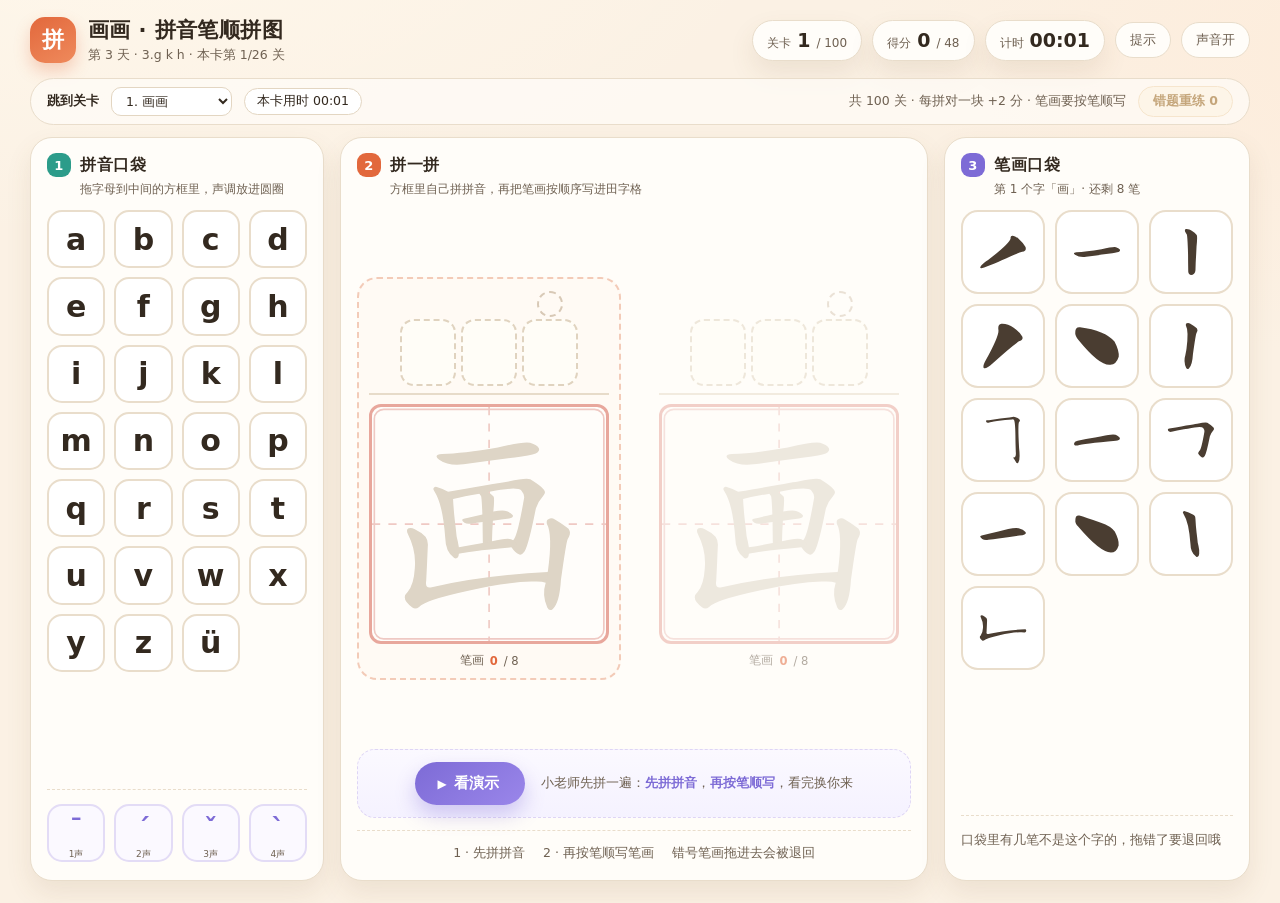
==== commit 12ad182c: "修正 OCR 错字：宇母 -> 字母，并重新生成游戏页面 - out/第7天/parsed.json 里「宇母 yǔ mǔ」是 Vision 把「字」认成了「宇」，   卡片上的拼音本来就是 zi m" ====
--- a/out/游戏/拼音笔顺拼图.html
+++ b/out/游戏/拼音笔顺拼图.html
@@ -747,7 +747,7 @@
   </div>
 </div>
 
-<script>window.GAME_DATA = {"levels":[{"hanzi":"画画","pinyin":"huà huà","card":"第 3 天","lesson":"3.g k h","chars":[{"char":"画","syllable":{"letters":["h","u","a"],"tone":4,"toneAt":2,"text":"huà"}},{"char":"画","syllable":{"letters":["h","u","a"],"tone":4,"toneAt":2,"text":"huà"}}]},{"hanzi":"打鼓","pinyin":"dǎ gǔ","card":"第 3 天","lesson":"3.g k h","chars":[{"char":"打","syllable":{"letters":["d","a"],"tone":3,"toneAt":1,"text":"dǎ"}},{"char":"鼓","syllable":{"letters":["g","u"],"tone":3,"toneAt":1,"text":"gǔ"}}]},{"hanzi":"狐狸","pinyin":"hú lí","card":"第 3 天","lesson":"3.g k h","chars":[{"char":"狐","syllable":{"letters":["h","u"],"tone":2,"toneAt":1,"text":"hú"}},{"char":"狸","syllable":{"letters":["l","i"],"tone":2,"toneAt":1,"text":"lí"}}]},{"hanzi":"葫芦","pinyin":"hú lú","card":"第 3 天","lesson":"3.g k h","chars":[{"char":"葫","syllable":{"letters":["h","u"],"tone":2,"toneAt":1,"text":"hú"}},{"char":"芦","syllable":{"letters":["l","u"],"tone":2,"toneAt":1,"text":"lú"}}]},{"hanzi":"拔河","pinyin":"bá hé","card":"第 3 天","lesson":"3.g k h","chars":[{"char":"拔","syllable":{"letters":["b","a"],"tone":2,"toneAt":1,"text":"bá"}},{"char":"河","syllable":{"letters":["h","e"],"tone":2,"toneAt":1,"text":"hé"}}]},{"hanzi":"隔壁","pinyin":"gé bì","card":"第 3 天","lesson":"3.g k h","chars":[{"char":"隔","syllable":{"letters":["g","e"],"tone":2,"toneAt":1,"text":"gé"}},{"char":"壁","syllable":{"letters":["b","i"],"tone":4,"toneAt":1,"text":"bì"}}]},{"hanzi":"哥哥","pinyin":"gē gē","card":"第 3 天","lesson":"3.g k h","chars":[{"char":"哥","syllable":{"letters":["g","e"],"tone":1,"toneAt":1,"text":"gē"}},{"char":"哥","syllable":{"letters":["g","e"],"tone":1,"toneAt":1,"text":"gē"}}]},{"hanzi":"贺卡","pinyin":"hè kǎ","card":"第 3 天","lesson":"3.g k h","chars":[{"char":"贺","syllable":{"letters":["h","e"],"tone":4,"toneAt":1,"text":"hè"}},{"char":"卡","syllable":{"letters":["k","a"],"tone":3,"toneAt":1,"text":"kǎ"}}]},{"hanzi":"顾客","pinyin":"gù kè","card":"第 3 天","lesson":"3.g k h","chars":[{"char":"顾","syllable":{"letters":["g","u"],"tone":4,"toneAt":1,"text":"gù"}},{"char":"客","syllable":{"letters":["k","e"],"tone":4,"toneAt":1,"text":"kè"}}]},{"hanzi":"可乐","pinyin":"kě lè","card":"第 3 天","lesson":"3.g k h","chars":[{"char":"可","syllable":{"letters":["k","e"],"tone":3,"toneAt":1,"text":"kě"}},{"char":"乐","syllable":{"letters":["l","e"],"tone":4,"toneAt":1,"text":"lè"}}]},{"hanzi":"刻苦","pinyin":"kè kǔ","card":"第 3 天","lesson":"3.g k h","chars":[{"char":"刻","syllable":{"letters":["k","e"],"tone":4,"toneAt":1,"text":"kè"}},{"char":"苦","syllable":{"letters":["k","u"],"tone":3,"toneAt":1,"text":"kǔ"}}]},{"hanzi":"可怕","pinyin":"kě pà","card":"第 3 天","lesson":"3.g k h","chars":[{"char":"可","syllable":{"letters":["k","e"],"tone":3,"toneAt":1,"text":"kě"}},{"char":"怕","syllable":{"letters":["p","a"],"tone":4,"toneAt":1,"text":"pà"}}]},{"hanzi":"河马","pinyin":"hé mǎ","card":"第 3 天","lesson":"3.g k h","chars":[{"char":"河","syllable":{"letters":["h","e"],"tone":2,"toneAt":1,"text":"hé"}},{"char":"马","syllable":{"letters":["m","a"],"tone":3,"toneAt":1,"text":"mǎ"}}]},{"hanzi":"姑姑","pinyin":"gū gū","card":"第 3 天","lesson":"3.g k h","chars":[{"char":"姑","syllable":{"letters":["g","u"],"tone":1,"toneAt":1,"text":"gū"}},{"char":"姑","syllable":{"letters":["g","u"],"tone":1,"toneAt":1,"text":"gū"}}]},{"hanzi":"蘑菇","pinyin":"mó gū","card":"第 3 天","lesson":"3.g k h","chars":[{"char":"蘑","syllable":{"letters":["m","o"],"tone":2,"toneAt":1,"text":"mó"}},{"char":"菇","syllable":{"letters":["g","u"],"tone":1,"toneAt":1,"text":"gū"}}]},{"hanzi":"荷花","pinyin":"hé huā","card":"第 3 天","lesson":"3.g k h","chars":[{"char":"荷","syllable":{"letters":["h","e"],"tone":2,"toneAt":1,"text":"hé"}},{"char":"花","syllable":{"letters":["h","u","a"],"tone":1,"toneAt":2,"text":"huā"}}]},{"hanzi":"图画","pinyin":"tú huà","card":"第 3 天","lesson":"3.g k h","chars":[{"char":"图","syllable":{"letters":["t","u"],"tone":2,"toneAt":1,"text":"tú"}},{"char":"画","syllable":{"letters":["h","u","a"],"tone":4,"toneAt":2,"text":"huà"}}]},{"hanzi":"火锅","pinyin":"huǒ guō","card":"第 3 天","lesson":"3.g k h","chars":[{"char":"火","syllable":{"letters":["h","u","o"],"tone":3,"toneAt":2,"text":"huǒ"}},{"char":"锅","syllable":{"letters":["g","u","o"],"tone":1,"toneAt":2,"text":"guō"}}]},{"hanzi":"瓜果","pinyin":"guā guǒ","card":"第 3 天","lesson":"3.g k h","chars":[{"char":"瓜","syllable":{"letters":["g","u","a"],"tone":1,"toneAt":2,"text":"guā"}},{"char":"果","syllable":{"letters":["g","u","o"],"tone":3,"toneAt":2,"text":"guǒ"}}]},{"hanzi":"花朵","pinyin":"huā duǒ","card":"第 3 天","lesson":"3.g k h","chars":[{"char":"花","syllable":{"letters":["h","u","a"],"tone":1,"toneAt":2,"text":"huā"}},{"char":"朵","syllable":{"letters":["d","u","o"],"tone":3,"toneAt":2,"text":"duǒ"}}]},{"hanzi":"果皮","pinyin":"guǒ pí","card":"第 3 天","lesson":"3.g k h","chars":[{"char":"果","syllable":{"letters":["g","u","o"],"tone":3,"toneAt":2,"text":"guǒ"}},{"char":"皮","syllable":{"letters":["p","i"],"tone":2,"toneAt":1,"text":"pí"}}]},{"hanzi":"大火","pinyin":"dà huǒ","card":"第 3 天","lesson":"3.g k h","chars":[{"char":"大","syllable":{"letters":["d","a"],"tone":4,"toneAt":1,"text":"dà"}},{"char":"火","syllable":{"letters":["h","u","o"],"tone":3,"toneAt":2,"text":"huǒ"}}]},{"hanzi":"西瓜","pinyin":"xī guā","card":"第 3 天","lesson":"3.g k h","chars":[{"char":"西","syllable":{"letters":["x","i"],"tone":1,"toneAt":1,"text":"xī"}},{"char":"瓜","syllable":{"letters":["g","u","a"],"tone":1,"toneAt":2,"text":"guā"}}]},{"hanzi":"梨花","pinyin":"lí huā","card":"第 3 天","lesson":"3.g k h","chars":[{"char":"梨","syllable":{"letters":["l","i"],"tone":2,"toneAt":1,"text":"lí"}},{"char":"花","syllable":{"letters":["h","u","a"],"tone":1,"toneAt":2,"text":"huā"}}]},{"hanzi":"哈密瓜","pinyin":"hā mì guā","card":"第 3 天","lesson":"3.g k h","chars":[{"char":"哈","syllable":{"letters":["h","a"],"tone":1,"toneAt":1,"text":"hā"}},{"char":"密","syllable":{"letters":["m","i"],"tone":4,"toneAt":1,"text":"mì"}},{"char":"瓜","syllable":{"letters":["g","u","a"],"tone":1,"toneAt":2,"text":"guā"}}]},{"hanzi":"喝茶","pinyin":"hē chá","card":"第 3 天","lesson":"3.g k h","chars":[{"char":"喝","syllable":{"letters":["h","e"],"tone":1,"toneAt":1,"text":"hē"}},{"char":"茶","syllable":{"letters":["c","h","a"],"tone":2,"toneAt":2,"text":"chá"}}]},{"hanzi":"雨衣","pinyin":"yǔ yī","card":"第 4 天","lesson":"4.i uuy w","chars":[{"char":"雨","syllable":{"letters":["y","u"],"tone":3,"toneAt":1,"text":"yǔ"}},{"char":"衣","syllable":{"letters":["y","i"],"tone":1,"toneAt":1,"text":"yī"}}]},{"hanzi":"乌鸦","pinyin":"wū yā","card":"第 4 天","lesson":"4.i uuy w","chars":[{"char":"乌","syllable":{"letters":["w","u"],"tone":1,"toneAt":1,"text":"wū"}},{"char":"鸦","syllable":{"letters":["y","a"],"tone":1,"toneAt":1,"text":"yā"}}]},{"hanzi":"鲤鱼","pinyin":"lǐ yú","card":"第 4 天","lesson":"4.i uuy w","chars":[{"char":"鲤","syllable":{"letters":["l","i"],"tone":3,"toneAt":1,"text":"lǐ"}},{"char":"鱼","syllable":{"letters":["y","u"],"tone":2,"toneAt":1,"text":"yú"}}]},{"hanzi":"蚂蚁","pinyin":"mǎ yǐ","card":"第 4 天","lesson":"4.i uuy w","chars":[{"char":"蚂","syllable":{"letters":["m","a"],"tone":3,"toneAt":1,"text":"mǎ"}},{"char":"蚁","syllable":{"letters":["y","i"],"tone":3,"toneAt":1,"text":"yǐ"}}]},{"hanzi":"玉米","pinyin":"yù mǐ","card":"第 4 天","lesson":"4.i uuy w","chars":[{"char":"玉","syllable":{"letters":["y","u"],"tone":4,"toneAt":1,"text":"yù"}},{"char":"米","syllable":{"letters":["m","i"],"tone":3,"toneAt":1,"text":"mǐ"}}]},{"hanzi":"鸭子","pinyin":"yā zi","card":"第 4 天","lesson":"4.i uuy w","chars":[{"char":"鸭","syllable":{"letters":["y","a"],"tone":1,"toneAt":1,"text":"yā"}},{"char":"子","syllable":{"letters":["z","i"],"tone":0,"toneAt":-1,"text":"zi"}}]},{"hanzi":"牙齿","pinyin":"yá chǐ","card":"第 4 天","lesson":"4.i uuy w","chars":[{"char":"牙","syllable":{"letters":["y","a"],"tone":2,"toneAt":1,"text":"yá"}},{"char":"齿","syllable":{"letters":["c","h","i"],"tone":3,"toneAt":2,"text":"chǐ"}}]},{"hanzi":"鸡窝","pinyin":"jī wō","card":"第 4 天","lesson":"4.i uuy w","chars":[{"char":"鸡","syllable":{"letters":["j","i"],"tone":1,"toneAt":1,"text":"jī"}},{"char":"窝","syllable":{"letters":["w","o"],"tone":1,"toneAt":1,"text":"wō"}}]},{"hanzi":"织布","pinyin":"zhī bù","card":"第 4 天","lesson":"4.i uuy w","chars":[{"char":"织","syllable":{"letters":["z","h","i"],"tone":1,"toneAt":2,"text":"zhī"}},{"char":"布","syllable":{"letters":["b","u"],"tone":4,"toneAt":1,"text":"bù"}}]},{"hanzi":"向姨","pinyin":"xiàng yí","card":"第 4 天","lesson":"4.i uuy w","chars":[{"char":"向","syllable":{"letters":["x","i","a","n","g"],"tone":4,"toneAt":2,"text":"xiàng"}},{"char":"姨","syllable":{"letters":["y","i"],"tone":2,"toneAt":1,"text":"yí"}}]},{"hanzi":"屋子","pinyin":"wū zi","card":"第 4 天","lesson":"4.i uuy w","chars":[{"char":"屋","syllable":{"letters":["w","u"],"tone":1,"toneAt":1,"text":"wū"}},{"char":"子","syllable":{"letters":["z","i"],"tone":0,"toneAt":-1,"text":"zi"}}]},{"hanzi":"衣服","pinyin":"yī fú","card":"第 4 天","lesson":"4.i uuy w","chars":[{"char":"衣","syllable":{"letters":["y","i"],"tone":1,"toneAt":1,"text":"yī"}},{"char":"服","syllable":{"letters":["f","u"],"tone":2,"toneAt":1,"text":"fú"}}]},{"hanzi":"椅子","pinyin":"yǐ zi","card":"第 4 天","lesson":"4.i uuy w","chars":[{"char":"椅","syllable":{"letters":["y","i"],"tone":3,"toneAt":1,"text":"yǐ"}},{"char":"子","syllable":{"letters":["z","i"],"tone":0,"toneAt":-1,"text":"zi"}}]},{"hanzi":"大雾","pinyin":"dà wù","card":"第 4 天","lesson":"4.i uuy w","chars":[{"char":"大","syllable":{"letters":["d","a"],"tone":4,"toneAt":1,"text":"dà"}},{"char":"雾","syllable":{"letters":["w","u"],"tone":4,"toneAt":1,"text":"wù"}}]},{"hanzi":"下雨","pinyin":"xià yǔ","card":"第 4 天","lesson":"4.i uuy w","chars":[{"char":"下","syllable":{"letters":["x","i","a"],"tone":4,"toneAt":2,"text":"xià"}},{"char":"雨","syllable":{"letters":["y","u"],"tone":3,"toneAt":1,"text":"yǔ"}}]},{"hanzi":"鸭梨","pinyin":"yā lí","card":"第 4 天","lesson":"4.i uuy w","chars":[{"char":"鸭","syllable":{"letters":["y","a"],"tone":1,"toneAt":1,"text":"yā"}},{"char":"梨","syllable":{"letters":["l","i"],"tone":2,"toneAt":1,"text":"lí"}}]},{"hanzi":"袜子","pinyin":"wà zi","card":"第 4 天","lesson":"4.i uuy w","chars":[{"char":"袜","syllable":{"letters":["w","a"],"tone":4,"toneAt":1,"text":"wà"}},{"char":"子","syllable":{"letters":["z","i"],"tone":0,"toneAt":-1,"text":"zi"}}]},{"hanzi":"桌椅","pinyin":"zhuō yǐ","card":"第 4 天","lesson":"4.i uuy w","chars":[{"char":"桌","syllable":{"letters":["z","h","u","o"],"tone":1,"toneAt":3,"text":"zhuō"}},{"char":"椅","syllable":{"letters":["y","i"],"tone":3,"toneAt":1,"text":"yǐ"}}]},{"hanzi":"木屋","pinyin":"mù wū","card":"第 4 天","lesson":"4.i uuy w","chars":[{"char":"木","syllable":{"letters":["m","u"],"tone":4,"toneAt":1,"text":"mù"}},{"char":"屋","syllable":{"letters":["w","u"],"tone":1,"toneAt":1,"text":"wū"}}]},{"hanzi":"娃娃","pinyin":"wá wá","card":"第 4 天","lesson":"4.i uuy w","chars":[{"char":"娃","syllable":{"letters":["w","a"],"tone":2,"toneAt":1,"text":"wá"}},{"char":"娃","syllable":{"letters":["w","a"],"tone":2,"toneAt":1,"text":"wá"}}]},{"hanzi":"鳄鱼","pinyin":"è yú","card":"第 4 天","lesson":"4.i uuy w","chars":[{"char":"鳄","syllable":{"letters":["e"],"tone":4,"toneAt":0,"text":"è"}},{"char":"鱼","syllable":{"letters":["y","u"],"tone":2,"toneAt":1,"text":"yú"}}]},{"hanzi":"生字","pinyin":"shēng zì","card":"第 6 天","lesson":"6.z cs","chars":[{"char":"生","syllable":{"letters":["s","h","e","n","g"],"tone":1,"toneAt":2,"text":"shēng"}},{"char":"字","syllable":{"letters":["z","i"],"tone":4,"toneAt":1,"text":"zì"}}]},{"hanzi":"词语","pinyin":"cí yǔ","card":"第 6 天","lesson":"6.z cs","chars":[{"char":"词","syllable":{"letters":["c","i"],"tone":2,"toneAt":1,"text":"cí"}},{"char":"语","syllable":{"letters":["y","u"],"tone":3,"toneAt":1,"text":"yǔ"}}]},{"hanzi":"句子","pinyin":"jù zi","card":"第 6 天","lesson":"6.z cs","chars":[{"char":"句","syllable":{"letters":["j","u"],"tone":4,"toneAt":1,"text":"jù"}},{"char":"子","syllable":{"letters":["z","i"],"tone":0,"toneAt":-1,"text":"zi"}}]},{"hanzi":"宇母","pinyin":"yǔ mǔ","card":"第 6 天","lesson":"6.z cs","chars":[{"char":"宇","syllable":{"letters":["y","u"],"tone":3,"toneAt":1,"text":"yǔ"}},{"char":"母","syllable":{"letters":["m","u"],"tone":3,"toneAt":1,"text":"mǔ"}}]},{"hanzi":"仔细","pinyin":"zǐ xì","card":"第 6 天","lesson":"6.z cs","chars":[{"char":"仔","syllable":{"letters":["z","i"],"tone":3,"toneAt":1,"text":"zǐ"}},{"char":"细","syllable":{"letters":["x","i"],"tone":4,"toneAt":1,"text":"xì"}}]},{"hanzi":"自己","pinyin":"zì jǐ","card":"第 6 天","lesson":"6.z cs","chars":[{"char":"自","syllable":{"letters":["z","i"],"tone":4,"toneAt":1,"text":"zì"}},{"char":"己","syllable":{"letters":["j","i"],"tone":3,"toneAt":1,"text":"jǐ"}}]},{"hanzi":"瓷器","pinyin":"cí qì","card":"第 6 天","lesson":"6.z cs","chars":[{"char":"瓷","syllable":{"letters":["c","i"],"tone":2,"toneAt":1,"text":"cí"}},{"char":"器","syllable":{"letters":["q","i"],"tone":4,"toneAt":1,"text":"qì"}}]},{"hanzi":"擦洗","pinyin":"cā xǐ","card":"第 6 天","lesson":"6.z cs","chars":[{"char":"擦","syllable":{"letters":["c","a"],"tone":1,"toneAt":1,"text":"cā"}},{"char":"洗","syllable":{"letters":["x","i"],"tone":3,"toneAt":1,"text":"xǐ"}}]},{"hanzi":"泼洒","pinyin":"pō sǎ","card":"第 6 天","lesson":"6.z cs","chars":[{"char":"泼","syllable":{"letters":["p","o"],"tone":1,"toneAt":1,"text":"pō"}},{"char":"洒","syllable":{"letters":["s","a"],"tone":3,"toneAt":1,"text":"sǎ"}}]},{"hanzi":"绿色","pinyin":"lǜ sè","card":"第 6 天","lesson":"6.z cs","chars":[{"char":"绿","syllable":{"letters":["l","ü"],"tone":4,"toneAt":1,"text":"lǜ"}},{"char":"色","syllable":{"letters":["s","e"],"tone":4,"toneAt":1,"text":"sè"}}]},{"hanzi":"紫色","pinyin":"zǐ sè","card":"第 6 天","lesson":"6.z cs","chars":[{"char":"紫","syllable":{"letters":["z","i"],"tone":3,"toneAt":1,"text":"zǐ"}},{"char":"色","syllable":{"letters":["s","e"],"tone":4,"toneAt":1,"text":"sè"}}]},{"hanzi":"杂技","pinyin":"zá jì","card":"第 6 天","lesson":"6.z cs","chars":[{"char":"杂","syllable":{"letters":["z","a"],"tone":2,"toneAt":1,"text":"zá"}},{"char":"技","syllable":{"letters":["j","i"],"tone":4,"toneAt":1,"text":"jì"}}]},{"hanzi":"桔子","pinyin":"jú zi","card":"第 6 天","lesson":"6.z cs","chars":[{"char":"桔","syllable":{"letters":["j","u"],"tone":2,"toneAt":1,"text":"jú"}},{"char":"子","syllable":{"letters":["z","i"],"tone":0,"toneAt":-1,"text":"zi"}}]},{"hanzi":"盒子","pinyin":"hé zi","card":"第 6 天","lesson":"6.z cs","chars":[{"char":"盒","syllable":{"letters":["h","e"],"tone":2,"toneAt":1,"text":"hé"}},{"char":"子","syllable":{"letters":["z","i"],"tone":0,"toneAt":-1,"text":"zi"}}]},{"hanzi":"司机","pinyin":"sī jī","card":"第 6 天","lesson":"6.z cs","chars":[{"char":"司","syllable":{"letters":["s","i"],"tone":1,"toneAt":1,"text":"sī"}},{"char":"机","syllable":{"letters":["j","i"],"tone":1,"toneAt":1,"text":"jī"}}]},{"hanzi":"打字","pinyin":"dǎ zì","card":"第 6 天","lesson":"6.z cs","chars":[{"char":"打","syllable":{"letters":["d","a"],"tone":3,"toneAt":1,"text":"dǎ"}},{"char":"字","syllable":{"letters":["z","i"],"tone":4,"toneAt":1,"text":"zì"}}]},{"hanzi":"子女","pinyin":"zǐ nǚ","card":"第 6 天","lesson":"6.z cs","chars":[{"char":"子","syllable":{"letters":["z","i"],"tone":3,"toneAt":1,"text":"zǐ"}},{"char":"女","syllable":{"letters":["n","ü"],"tone":3,"toneAt":1,"text":"nǚ"}}]},{"hanzi":"歌词","pinyin":"gē cí","card":"第 6 天","lesson":"6.z cs","chars":[{"char":"歌","syllable":{"letters":["g","e"],"tone":1,"toneAt":1,"text":"gē"}},{"char":"词","syllable":{"letters":["c","i"],"tone":2,"toneAt":1,"text":"cí"}}]},{"hanzi":"速度","pinyin":"sù dù","card":"第 6 天","lesson":"6.z cs","chars":[{"char":"速","syllable":{"letters":["s","u"],"tone":4,"toneAt":1,"text":"sù"}},{"char":"度","syllable":{"letters":["d","u"],"tone":4,"toneAt":1,"text":"dù"}}]},{"hanzi":"祖国","pinyin":"zǔ guó","card":"第 6 天","lesson":"6.z cs","chars":[{"char":"祖","syllable":{"letters":["z","u"],"tone":3,"toneAt":1,"text":"zǔ"}},{"char":"国","syllable":{"letters":["g","u","o"],"tone":2,"toneAt":2,"text":"guó"}}]},{"hanzi":"宿舍","pinyin":"sù shè","card":"第 6 天","lesson":"6.z cs","chars":[{"char":"宿","syllable":{"letters":["s","u"],"tone":4,"toneAt":1,"text":"sù"}},{"char":"舍","syllable":{"letters":["s","h","e"],"tone":4,"toneAt":2,"text":"shè"}}]},{"hanzi":"祖父","pinyin":"zǔ fù","card":"第 6 天","lesson":"6.z cs","chars":[{"char":"祖","syllable":{"letters":["z","u"],"tone":3,"toneAt":1,"text":"zǔ"}},{"char":"父","syllable":{"letters":["f","u"],"tone":4,"toneAt":1,"text":"fù"}}]},{"hanzi":"祖母","pinyin":"zǔ mǔ","card":"第 6 天","lesson":"6.z cs","chars":[{"char":"祖","syllable":{"letters":["z","u"],"tone":3,"toneAt":1,"text":"zǔ"}},{"char":"母","syllable":{"letters":["m","u"],"tone":3,"toneAt":1,"text":"mǔ"}}]},{"hanzi":"粗细","pinyin":"cū xì","card":"第 6 天","lesson":"6.z cs","chars":[{"char":"粗","syllable":{"letters":["c","u"],"tone":1,"toneAt":1,"text":"cū"}},{"char":"细","syllable":{"letters":["x","i"],"tone":4,"toneAt":1,"text":"xì"}}]},{"hanzi":"擦桌子","pinyin":"cā zhuō zi","card":"第 7 天","lesson":"7.zh ch sh r","chars":[{"char":"擦","syllable":{"letters":["c","a"],"tone":1,"toneAt":1,"text":"cā"}},{"char":"桌","syllable":{"letters":["z","h","u","o"],"tone":1,"toneAt":3,"text":"zhuō"}},{"char":"子","syllable":{"letters":["z","i"],"tone":0,"toneAt":-1,"text":"zi"}}]},{"hanzi":"折纸","pinyin":"zhé zhǐ","card":"第 7 天","lesson":"7.zh ch sh r","chars":[{"char":"折","syllable":{"letters":["z","h","e"],"tone":2,"toneAt":2,"text":"zhé"}},{"char":"纸","syllable":{"letters":["z","h","i"],"tone":3,"toneAt":2,"text":"zhǐ"}}]},{"hanzi":"日出","pinyin":"rì chū","card":"第 7 天","lesson":"7.zh ch sh r","chars":[{"char":"日","syllable":{"letters":["r","i"],"tone":4,"toneAt":1,"text":"rì"}},{"char":"出","syllable":{"letters":["c","h","u"],"tone":1,"toneAt":2,"text":"chū"}}]},{"hanzi":"竹子","pinyin":"zhú zi","card":"第 7 天","lesson":"7.zh ch sh r","chars":[{"char":"竹","syllable":{"letters":["z","h","u"],"tone":2,"toneAt":2,"text":"zhú"}},{"char":"子","syllable":{"letters":["z","i"],"tone":0,"toneAt":-1,"text":"zi"}}]},{"hanzi":"日历","pinyin":"rì lì","card":"第 7 天","lesson":"7.zh ch sh r","chars":[{"char":"日","syllable":{"letters":["r","i"],"tone":4,"toneAt":1,"text":"rì"}},{"char":"历","syllable":{"letters":["l","i"],"tone":4,"toneAt":1,"text":"lì"}}]},{"hanzi":"爪子","pinyin":"zhuǎ zi","card":"第 7 天","lesson":"7.zh ch sh r","chars":[{"char":"爪","syllable":{"letters":["z","h","u","a"],"tone":3,"toneAt":3,"text":"zhuǎ"}},{"char":"子","syllable":{"letters":["z","i"],"tone":0,"toneAt":-1,"text":"zi"}}]},{"hanzi":"值日","pinyin":"zhí rì","card":"第 7 天","lesson":"7.zh ch sh r","chars":[{"char":"值","syllable":{"letters":["z","h","i"],"tone":2,"toneAt":2,"text":"zhí"}},{"char":"日","syllable":{"letters":["r","i"],"tone":4,"toneAt":1,"text":"rì"}}]},{"hanzi":"蜡烛","pinyin":"là zhú","card":"第 7 天","lesson":"7.zh ch sh r","chars":[{"char":"蜡","syllable":{"letters":["l","a"],"tone":4,"toneAt":1,"text":"là"}},{"char":"烛","syllable":{"letters":["z","h","u"],"tone":2,"toneAt":2,"text":"zhú"}}]},{"hanzi":"说话","pinyin":"shuō huà","card":"第 7 天","lesson":"7.zh ch sh r","chars":[{"char":"说","syllable":{"letters":["s","h","u","o"],"tone":1,"toneAt":3,"text":"shuō"}},{"char":"话","syllable":{"letters":["h","u","a"],"tone":4,"toneAt":2,"text":"huà"}}]},{"hanzi":"数字","pinyin":"shù zì","card":"第 7 天","lesson":"7.zh ch sh r","chars":[{"char":"数","syllable":{"letters":["s","h","u"],"tone":4,"toneAt":2,"text":"shù"}},{"char":"字","syllable":{"letters":["z","i"],"tone":4,"toneAt":1,"text":"zì"}}]},{"hanzi":"读书","pinyin":"dú shū","card":"第 7 天","lesson":"7.zh ch sh r","chars":[{"char":"读","syllable":{"letters":["d","u"],"tone":2,"toneAt":1,"text":"dú"}},{"char":"书","syllable":{"letters":["s","h","u"],"tone":1,"toneAt":2,"text":"shū"}}]},{"hanzi":"日子","pinyin":"rì zi","card":"第 7 天","lesson":"7.zh ch sh r","chars":[{"char":"日","syllable":{"letters":["r","i"],"tone":4,"toneAt":1,"text":"rì"}},{"char":"子","syllable":{"letters":["z","i"],"tone":0,"toneAt":-1,"text":"zi"}}]},{"hanzi":"师傅","pinyin":"shī fù","card":"第 7 天","lesson":"7.zh ch sh r","chars":[{"char":"师","syllable":{"letters":["s","h","i"],"tone":1,"toneAt":2,"text":"shī"}},{"char":"傅","syllable":{"letters":["f","u"],"tone":4,"toneAt":1,"text":"fù"}}]},{"hanzi":"厨师","pinyin":"chú shī","card":"第 7 天","lesson":"7.zh ch sh r","chars":[{"char":"厨","syllable":{"letters":["c","h","u"],"tone":2,"toneAt":2,"text":"chú"}},{"char":"师","syllable":{"letters":["s","h","i"],"tone":1,"toneAt":2,"text":"shī"}}]},{"hanzi":"热茶","pinyin":"rè chá","card":"第 7 天","lesson":"7.zh ch sh r","chars":[{"char":"热","syllable":{"letters":["r","e"],"tone":4,"toneAt":1,"text":"rè"}},{"char":"茶","syllable":{"letters":["c","h","a"],"tone":2,"toneAt":2,"text":"chá"}}]},{"hanzi":"直尺","pinyin":"zhí chǐ","card":"第 7 天","lesson":"7.zh ch sh r","chars":[{"char":"直","syllable":{"letters":["z","h","i"],"tone":2,"toneAt":2,"text":"zhí"}},{"char":"尺","syllable":{"letters":["c","h","i"],"tone":3,"toneAt":2,"text":"chǐ"}}]},{"hanzi":"蜘蛛","pinyin":"zhī zhū","card":"第 7 天","lesson":"7.zh ch sh r","chars":[{"char":"蜘","syllable":{"letters":["z","h","i"],"tone":1,"toneAt":2,"text":"zhī"}},{"char":"蛛","syllable":{"letters":["z","h","u"],"tone":1,"toneAt":2,"text":"zhū"}}]},{"hanzi":"汽车","pinyin":"qì chē","card":"第 7 天","lesson":"7.zh ch sh r","chars":[{"char":"汽","syllable":{"letters":["q","i"],"tone":4,"toneAt":1,"text":"qì"}},{"char":"车","syllable":{"letters":["c","h","e"],"tone":1,"toneAt":2,"text":"chē"}}]},{"hanzi":"知识","pinyin":"zhī shí","card":"第 7 天","lesson":"7.zh ch sh r","chars":[{"char":"知","syllable":{"letters":["z","h","i"],"tone":1,"toneAt":2,"text":"zhī"}},{"char":"识","syllable":{"letters":["s","h","i"],"tone":2,"toneAt":2,"text":"shí"}}]},{"hanzi":"历史","pinyin":"lì shǐ","card":"第 7 天","lesson":"7.zh ch sh r","chars":[{"char":"历","syllable":{"letters":["l","i"],"tone":4,"toneAt":1,"text":"lì"}},{"char":"史","syllable":{"letters":["s","h","i"],"tone":3,"toneAt":2,"text":"shǐ"}}]},{"hanzi":"扎针","pinyin":"zhā zhēn","card":"第 7 天","lesson":"7.zh ch sh r","chars":[{"char":"扎","syllable":{"letters":["z","h","a"],"tone":1,"toneAt":2,"text":"zhā"}},{"char":"针","syllable":{"letters":["z","h","e","n"],"tone":1,"toneAt":2,"text":"zhēn"}}]},{"hanzi":"尺子","pinyin":"chǐ zi","card":"第 7 天","lesson":"7.zh ch sh r","chars":[{"char":"尺","syllable":{"letters":["c","h","i"],"tone":3,"toneAt":2,"text":"chǐ"}},{"char":"子","syllable":{"letters":["z","i"],"tone":0,"toneAt":-1,"text":"zi"}}]},{"hanzi":"插图","pinyin":"chā tú","card":"第 7 天","lesson":"7.zh ch sh r","chars":[{"char":"插","syllable":{"letters":["c","h","a"],"tone":1,"toneAt":2,"text":"chā"}},{"char":"图","syllable":{"letters":["t","u"],"tone":2,"toneAt":1,"text":"tú"}}]},{"hanzi":"沙发","pinyin":"shā fā","card":"第 7 天","lesson":"7.zh ch sh r","chars":[{"char":"沙","syllable":{"letters":["s","h","a"],"tone":1,"toneAt":2,"text":"shā"}},{"char":"发","syllable":{"letters":["f","a"],"tone":1,"toneAt":1,"text":"fā"}}]},{"hanzi":"泥沙","pinyin":"ní shā","card":"第 7 天","lesson":"7.zh ch sh r","chars":[{"char":"泥","syllable":{"letters":["n","i"],"tone":2,"toneAt":1,"text":"ní"}},{"char":"沙","syllable":{"letters":["s","h","a"],"tone":1,"toneAt":2,"text":"shā"}}]},{"hanzi":"沙子","pinyin":"shā zi","card":"第 7 天","lesson":"7.zh ch sh r","chars":[{"char":"沙","syllable":{"letters":["s","h","a"],"tone":1,"toneAt":2,"text":"shā"}},{"char":"子","syllable":{"letters":["z","i"],"tone":0,"toneAt":-1,"text":"zi"}}]},{"hanzi":"蛇","pinyin":"shé","card":"第 7 天","lesson":"7.zh ch sh r","chars":[{"char":"蛇","syllable":{"letters":["s","h","e"],"tone":2,"toneAt":2,"text":"shé"}}]},{"hanzi":"狮子","pinyin":"shī zi","card":"第 7 天","lesson":"7.zh ch sh r","chars":[{"char":"狮","syllable":{"letters":["s","h","i"],"tone":1,"toneAt":2,"text":"shī"}},{"char":"子","syllable":{"letters":["z","i"],"tone":0,"toneAt":-1,"text":"zi"}}]},{"hanzi":"书架","pinyin":"shū jià","card":"第 7 天","lesson":"7.zh ch sh r","chars":[{"char":"书","syllable":{"letters":["s","h","u"],"tone":1,"toneAt":2,"text":"shū"}},{"char":"架","syllable":{"letters":["j","i","a"],"tone":4,"toneAt":2,"text":"jià"}}]}],"strokes":{"画":["M 310 713 Q 268 709 297 688 Q 339 658 406 667 Q 533 685 666 702 Q 727 712 736 720 Q 746 729 743 738 Q 736 753 703 763 Q 676 770 559 742 Q 400 715 310 713 Z","M 337 544 Q 312 560 286 566 Q 279 569 274 563 Q 267 557 276 546 Q 313 489 324 339 Q 325 276 363 250 Q 364 249 367 247 Q 383 243 385 267 L 385 296 Q 382 318 375 345 Q 372 376 367 415 Q 361 469 359 512 C 358 531 358 531 337 544 Z","M 620 296 Q 636 272 653 265 Q 663 258 679 279 Q 697 309 729 470 Q 739 501 763 528 Q 776 541 764 555 Q 748 573 704 600 Q 688 609 606 590 Q 602 590 337 544 C 307 539 330 505 359 512 Q 408 525 477 536 L 516 543 Q 645 570 664 550 Q 680 531 676 514 Q 646 340 627 328 C 613 305 613 305 620 296 Z","M 537 415 Q 576 422 610 425 Q 632 429 625 441 Q 615 454 591 460 Q 572 463 539 456 L 490 443 Q 447 433 407 424 Q 391 421 410 406 Q 420 399 440 402 Q 465 406 491 409 L 537 415 Z","M 539 456 Q 545 516 540 523 Q 528 535 516 543 C 492 560 462 562 477 536 Q 480 530 484 525 Q 487 518 490 443 L 491 409 Q 491 372 492 315 C 493 285 532 293 533 323 Q 534 372 537 415 L 539 456 Z","M 385 267 Q 415 277 620 296 C 650 299 653 313 627 328 Q 612 343 533 323 L 492 315 Q 434 305 385 296 C 355 291 356 259 385 267 Z","M 782 186 Q 487 170 264 118 Q 233 109 239 147 Q 243 222 246 299 Q 249 327 236 344 Q 217 363 186 378 Q 173 385 160 381 Q 147 375 158 353 Q 195 280 188 203 Q 184 130 156 97 Q 122 67 177 27 Q 192 18 207 30 Q 234 60 422 101 Q 593 140 709 143 Q 754 146 773 138 C 802 132 812 188 782 186 Z","M 773 138 Q 755 83 780 27 Q 790 8 805 21 Q 835 49 841 150 Q 865 321 871 332 Q 874 339 877 344 Q 887 362 875 379 Q 853 398 814 421 Q 799 430 785 422 Q 775 418 778 402 Q 805 354 783 192 Q 782 191 782 186 L 773 138 Z"],"打":["M 364 532 Q 458 562 460 563 Q 469 572 464 580 Q 455 592 426 598 Q 395 602 366 589 L 316 570 Q 226 543 148 531 Q 111 522 138 507 Q 183 483 239 501 Q 276 511 315 520 L 364 532 Z","M 312 332 Q 311 247 310 141 Q 309 117 297 109 Q 291 105 237 108 Q 204 118 207 109 Q 208 102 229 87 Q 284 42 297 16 Q 313 -14 327 -15 Q 342 -16 356 19 Q 372 65 371 138 Q 364 252 362 366 L 362 399 Q 361 466 364 532 L 366 589 Q 366 688 386 757 Q 404 787 348 809 Q 314 828 295 821 Q 277 815 293 792 Q 315 764 316 731 Q 317 713 316 570 L 315 520 Q 314 459 313 375 L 312 332 Z","M 362 366 Q 432 412 440 420 Q 447 433 436 433 Q 421 433 362 399 L 313 375 Q 213 327 126 281 Q 87 262 63 257 Q 50 251 46 243 Q 45 233 59 218 Q 78 200 102 190 Q 117 186 133 200 Q 199 258 312 332 L 362 366 Z","M 709 517 Q 802 532 906 532 Q 925 533 929 542 Q 933 554 917 566 Q 860 605 805 584 Q 687 557 487 518 Q 466 515 483 499 Q 496 486 514 482 Q 535 478 550 484 Q 599 500 656 509 L 709 517 Z","M 625 58 Q 598 65 565 72 Q 552 76 553 68 Q 554 59 565 50 Q 637 -2 684 -46 Q 697 -55 711 -38 Q 751 19 745 101 Q 730 302 738 456 Q 744 484 738 495 Q 731 505 709 517 C 684 533 647 538 656 509 Q 671 461 673 438 Q 673 435 673 432 Q 688 87 668 58 Q 656 49 625 58 Z"],"鼓":["M 366 618 Q 510 660 512 661 Q 519 668 515 677 Q 508 687 480 694 Q 449 698 372 667 L 320 651 Q 167 621 164 620 Q 128 613 155 598 Q 195 574 249 590 Q 283 599 320 607 L 366 618 Z","M 357 540 Q 361 580 366 618 L 372 667 Q 375 698 382 728 Q 392 755 375 771 Q 344 787 323 792 Q 310 796 302 788 Q 295 782 302 769 Q 317 747 317 732 Q 318 693 320 651 L 320 607 Q 320 570 318 529 C 317 499 354 510 357 540 Z","M 318 529 Q 308 528 222 509 Q 198 505 218 491 Q 248 470 271 478 Q 340 497 439 515 Q 448 514 455 525 Q 455 535 435 543 Q 407 556 357 540 L 318 529 Z","M 211 407 Q 199 411 184 411 Q 171 414 169 408 Q 163 401 173 386 Q 195 352 214 294 Q 218 276 231 266 Q 250 245 254 262 Q 255 269 256 278 L 252 308 Q 242 365 241 380 C 239 399 239 399 211 407 Z","M 443 343 Q 461 376 484 386 Q 500 402 487 418 Q 474 431 428 454 Q 413 461 329 432 Q 254 414 211 407 C 181 402 212 373 241 380 Q 242 381 380 411 Q 396 415 403 408 Q 407 404 406 393 Q 399 368 392 346 C 383 317 428 317 443 343 Z","M 256 278 Q 305 294 451 317 Q 460 318 461 326 Q 461 333 443 343 C 422 355 421 355 392 346 Q 313 322 252 308 C 223 301 227 269 256 278 Z","M 207 214 Q 229 160 254 153 Q 266 149 275 164 Q 279 176 274 196 Q 262 223 216 237 Q 209 241 205 230 Q 202 223 207 214 Z","M 399 164 Q 441 227 448 233 Q 461 243 454 253 Q 445 268 419 286 Q 407 296 392 290 Q 382 286 388 276 Q 394 257 360 153 C 351 124 382 139 399 164 Z","M 360 153 Q 272 132 179 108 Q 157 102 121 104 Q 108 103 105 93 Q 102 80 111 70 Q 133 52 167 32 Q 177 28 190 36 Q 238 67 290 87 Q 369 115 448 145 Q 478 157 500 171 Q 513 178 515 188 Q 509 194 496 192 Q 450 179 399 164 L 360 153 Z","M 682 531 Q 850 585 853 587 Q 862 596 856 604 Q 849 616 818 620 Q 787 624 757 609 Q 721 594 686 580 L 633 563 Q 590 553 542 543 Q 505 533 534 519 Q 579 498 632 516 L 682 531 Z","M 672 418 Q 676 476 682 531 L 686 580 Q 695 721 716 782 Q 720 794 699 810 Q 662 831 636 836 Q 618 840 610 831 Q 601 824 610 807 Q 632 773 633 748 Q 636 660 633 563 L 632 516 Q 631 462 626 402 C 624 372 670 388 672 418 Z","M 692 181 Q 729 245 762 339 Q 774 369 793 387 Q 812 403 798 416 Q 785 428 753 438 Q 732 445 672 418 L 626 402 Q 589 393 535 385 Q 522 384 517 377 Q 513 370 531 363 Q 567 350 615 366 Q 675 388 686 389 Q 710 386 704 361 Q 686 277 655 217 L 631 179 Q 568 91 424 44 Q 411 38 422 31 Q 428 27 472 29 Q 578 41 664 140 L 692 181 Z","M 664 140 Q 778 7 829 3 Q 848 3 952 22 Q 965 23 977 29 Q 984 36 973 45 Q 958 52 840 91 Q 770 112 692 181 L 655 217 Q 621 250 587 289 Q 568 311 537 316 Q 524 317 514 310 Q 508 303 519 295 Q 526 289 533 285 Q 554 276 631 179 L 664 140 Z"],"狐":["M 280 568 Q 373 697 381 706 Q 393 719 379 735 Q 334 775 310 773 Q 297 772 299 756 Q 299 689 251 610 L 222 570 Q 219 569 217 564 Q 178 510 129 470 Q 87 437 66 417 Q 56 401 73 405 Q 133 408 246 528 L 280 568 Z","M 281 388 Q 281 385 282 379 Q 292 229 255 117 Q 249 104 241 102 Q 225 99 180 112 Q 150 122 146 116 Q 142 110 152 98 Q 194 61 221 27 Q 239 0 249 1 Q 256 0 273 16 Q 351 118 323 429 Q 316 477 303 514 Q 293 545 280 568 L 251 610 Q 205 661 137 690 Q 122 697 119 686 Q 116 673 123 653 Q 133 634 151 631 Q 187 618 222 570 L 246 528 Q 261 501 265 475 L 281 388 Z","M 265 475 Q 216 334 45 173 Q 39 169 34 163 Q 22 150 32 149 Q 41 145 53 152 Q 164 201 269 369 Q 275 379 281 388 C 297 413 275 503 265 475 Z","M 576 651 Q 631 669 674 691 Q 722 713 763 722 Q 781 723 785 733 Q 788 745 775 756 Q 751 772 704 788 Q 688 795 673 793 Q 666 789 665 777 Q 666 741 492 645 C 466 630 472 619 501 627 Q 516 631 539 638 L 576 651 Z","M 492 645 Q 477 658 453 666 Q 435 675 425 669 Q 415 662 421 650 Q 466 605 431 357 Q 427 332 420 307 Q 399 226 340 112 Q 336 106 335 100 Q 334 90 342 93 Q 352 94 385 140 Q 491 282 493 543 Q 493 603 501 627 C 503 637 503 637 492 645 Z","M 694 194 Q 690 191 683 187 Q 646 168 604 145 Q 595 139 594 147 Q 613 352 611 510 Q 611 528 612 544 L 613 564 Q 614 583 619 598 Q 623 611 615 622 Q 596 641 576 651 C 551 667 528 666 539 638 Q 590 529 549 188 Q 548 139 508 90 Q 496 75 504 53 Q 514 26 528 15 Q 541 8 552 24 Q 567 52 702 172 Q 703 175 707 176 C 730 196 720 209 694 194 Z","M 707 176 Q 752 112 765 109 Q 774 108 781 117 Q 788 129 787 155 Q 787 194 683 257 Q 670 264 664 263 Q 660 260 658 249 Q 658 242 694 194 L 707 176 Z","M 612 544 Q 637 522 652 490 Q 796 219 827 204 Q 887 189 967 189 Q 983 188 990 194 Q 994 200 985 205 Q 850 274 788 351 Q 731 423 660 541 Q 645 577 614 564 Q 613 565 613 564 C 595 560 595 560 612 544 Z"],"狸":["M 304 610 Q 352 674 407 741 Q 420 754 406 771 Q 364 813 338 810 Q 326 809 327 793 Q 327 724 275 652 L 242 609 Q 206 564 162 530 Q 122 499 103 480 Q 93 465 109 469 Q 161 472 265 568 L 304 610 Z","M 304 405 Q 304 230 286 159 Q 282 147 279 136 Q 273 123 266 121 Q 250 117 204 123 Q 170 132 165 125 Q 162 118 174 105 Q 219 69 247 36 Q 266 11 275 11 Q 282 10 298 25 Q 379 133 350 447 Q 344 496 333 536 Q 321 579 304 610 L 275 652 Q 227 712 163 739 Q 148 748 144 735 Q 140 720 146 699 Q 155 677 175 673 Q 206 658 242 609 L 265 568 Q 275 546 291 495 L 304 405 Z","M 291 495 Q 231 360 55 220 Q 42 207 52 205 Q 73 196 146 243 Q 204 282 304 405 C 323 428 304 522 291 495 Z","M 469 661 Q 456 665 436 668 Q 424 672 421 666 Q 414 660 423 644 Q 459 568 479 442 Q 483 405 504 379 Q 522 357 527 373 Q 528 380 530 388 L 530 417 Q 529 435 525 456 Q 497 589 492 628 C 488 656 488 656 469 661 Z","M 724 415 Q 740 390 756 381 Q 766 372 783 394 Q 802 424 839 585 Q 849 616 873 642 Q 886 655 875 670 Q 859 688 816 715 Q 798 724 730 708 Q 715 708 571 680 Q 516 670 469 661 C 440 655 463 621 492 628 Q 529 638 580 648 L 621 655 Q 757 685 776 667 Q 791 648 787 630 Q 754 467 736 447 C 722 421 721 419 724 415 Z","M 652 529 Q 683 535 712 538 Q 733 542 725 553 Q 715 566 693 570 Q 677 573 653 567 L 606 553 Q 572 544 542 535 Q 527 532 546 519 Q 549 518 607 521 L 652 529 Z","M 651 405 Q 688 412 724 415 C 754 418 761 431 736 447 Q 723 460 662 447 Q 656 446 651 444 L 607 434 Q 564 427 530 417 C 501 409 500 386 530 388 Q 534 388 542 389 Q 573 395 607 399 L 651 405 Z","M 650 141 Q 650 199 650 254 L 650 298 Q 650 353 651 405 L 651 444 Q 651 487 652 529 L 653 567 Q 653 589 654 605 Q 661 623 651 632 Q 636 647 621 655 C 596 671 566 675 580 648 Q 589 630 597 616 Q 606 595 606 553 L 607 521 Q 607 490 607 434 L 607 399 Q 607 351 607 288 L 607 246 Q 607 197 607 137 C 607 107 650 111 650 141 Z","M 650 254 Q 771 276 778 282 Q 787 289 782 297 Q 776 307 750 315 Q 723 322 650 298 L 607 288 Q 556 278 497 274 Q 463 270 487 253 Q 521 232 590 244 Q 597 245 607 246 L 650 254 Z","M 607 137 Q 505 128 389 118 Q 368 117 383 99 Q 396 84 414 78 Q 436 72 452 76 Q 641 121 912 100 Q 933 100 938 108 Q 944 120 927 134 Q 876 176 839 168 Q 767 156 650 141 L 607 137 Z"],"葫":["M 638 681 Q 720 690 833 683 Q 849 682 855 691 Q 859 703 846 718 Q 801 760 692 736 Q 677 735 663 731 L 602 722 Q 514 710 418 696 L 368 689 Q 277 682 180 670 Q 149 667 170 651 Q 219 621 306 642 Q 339 649 374 655 L 419 663 Q 425 669 587 678 L 638 681 Z","M 418 696 Q 418 733 418 763 Q 422 784 400 791 Q 361 816 335 808 Q 316 799 330 778 Q 357 745 368 689 L 374 655 Q 378 618 395 597 Q 408 584 414 597 Q 418 609 419 663 L 418 696 Z","M 663 731 Q 667 749 698 791 Q 714 806 704 818 Q 692 837 657 858 Q 641 868 621 861 Q 609 855 617 843 Q 624 821 620 793 Q 613 762 602 722 L 587 678 Q 568 635 567 604 Q 567 589 585 600 Q 600 612 638 681 L 663 731 Z","M 338 428 Q 378 438 422 445 Q 468 455 475 462 Q 482 469 479 477 Q 472 487 446 495 Q 421 501 344 475 L 291 460 Q 206 444 145 438 Q 111 432 135 417 Q 166 396 237 409 Q 261 415 290 419 L 338 428 Z","M 322 316 Q 331 374 338 428 L 344 475 Q 345 481 346 485 Q 349 500 363 542 Q 367 552 350 566 Q 320 585 299 589 Q 286 593 278 586 Q 271 580 277 566 Q 292 542 292 527 Q 292 496 291 460 L 290 419 Q 289 364 283 303 C 280 273 317 286 322 316 Z","M 210 289 Q 200 295 170 301 Q 158 304 155 299 Q 148 293 156 278 Q 181 223 195 133 Q 198 105 213 87 Q 229 66 235 81 Q 242 99 237 133 L 233 163 Q 221 239 221 263 C 220 284 220 284 210 289 Z","M 401 190 Q 417 251 438 269 Q 460 293 438 306 Q 420 318 395 334 Q 377 344 360 334 Q 342 324 322 316 L 283 303 Q 252 296 210 289 C 180 284 193 253 221 263 Q 222 266 326 289 Q 357 296 365 283 Q 372 279 365 250 Q 359 223 352 193 C 345 164 393 161 401 190 Z","M 237 133 Q 244 133 252 134 Q 303 147 414 159 Q 424 160 424 169 Q 424 176 401 190 C 383 201 381 201 352 193 Q 286 175 233 163 C 204 156 207 132 237 133 Z","M 572 269 Q 579 314 584 368 L 586 398 Q 589 479 594 509 C 597 533 597 533 583 540 Q 582 541 581 541 Q 536 563 523 561 Q 504 557 519 537 Q 558 471 525 250 Q 515 198 488 137 Q 458 65 371 -15 Q 358 -27 355 -33 Q 354 -40 364 -39 Q 379 -39 398 -25 Q 444 6 473 38 Q 545 119 567 239 L 572 269 Z","M 594 509 Q 610 509 713 536 Q 732 542 739 532 Q 752 490 753 255 Q 753 57 739 34 Q 735 28 714 33 Q 687 39 660 46 Q 639 53 640 43 Q 697 -9 729 -47 Q 742 -68 759 -73 Q 768 -77 777 -67 Q 822 -12 820 42 Q 799 348 808 475 Q 811 503 819 519 Q 832 538 819 550 Q 797 569 758 585 Q 739 592 688 567 Q 649 551 583 540 C 553 535 564 504 594 509 Z","M 584 368 Q 645 377 692 385 Q 714 389 705 401 Q 695 414 671 418 Q 638 421 586 398 C 558 386 554 364 584 368 Z","M 567 239 Q 573 238 580 239 Q 646 249 694 254 Q 719 258 709 272 Q 697 287 671 291 Q 626 298 572 269 C 545 255 537 242 567 239 Z"],"芦":["M 637 666 Q 734 670 837 664 Q 856 664 862 672 Q 868 684 852 698 Q 794 744 744 728 Q 704 722 655 713 L 601 706 Q 513 697 424 687 L 378 681 Q 293 675 201 666 Q 180 665 195 647 Q 208 632 227 627 Q 248 620 264 625 Q 319 638 385 647 L 426 652 Q 483 664 593 666 L 637 666 Z","M 424 687 Q 421 720 421 745 Q 422 764 403 770 Q 361 788 344 782 Q 328 775 341 755 Q 368 724 377 685 Q 377 684 378 681 L 385 647 Q 394 602 408 587 Q 421 577 425 588 Q 431 607 426 652 L 424 687 Z","M 655 713 Q 673 758 683 777 Q 696 793 686 802 Q 673 818 638 835 Q 622 844 604 834 Q 594 828 603 817 Q 616 787 601 706 L 593 666 Q 580 626 582 599 Q 583 586 599 597 Q 605 603 637 666 L 655 713 Z","M 472 561 Q 494 543 518 521 Q 531 509 546 511 Q 556 512 561 524 Q 565 539 555 567 Q 543 594 465 607 Q 450 610 444 607 Q 440 603 441 591 Q 445 581 472 561 Z","M 699 355 Q 724 418 756 437 Q 774 456 759 476 Q 743 491 688 518 Q 669 527 646 518 Q 552 482 375 459 C 345 455 356 425 386 426 Q 402 425 421 431 Q 524 449 621 466 Q 646 472 657 461 Q 664 454 662 439 Q 655 396 644 359 C 636 330 687 327 699 355 Z","M 358 285 Q 374 273 397 277 Q 499 299 717 314 Q 729 315 731 325 Q 731 334 699 355 C 682 367 673 365 644 359 Q 487 326 364 314 C 334 311 332 300 358 285 Z","M 375 459 Q 326 490 308 490 Q 286 489 301 462 Q 320 425 290 234 Q 277 189 250 135 Q 216 69 143 17 Q 127 4 123 -2 Q 119 -9 133 -10 Q 172 -13 240 45 Q 322 120 358 285 L 364 314 Q 370 351 377 392 Q 383 413 386 426 C 392 449 392 449 375 459 Z"],"拔":["M 327 530 Q 346 537 371 543 Q 405 553 409 559 Q 418 568 412 576 Q 405 588 374 592 Q 352 595 330 587 L 279 566 Q 177 536 134 527 Q 97 517 126 503 Q 162 487 236 504 Q 255 510 278 516 L 327 530 Z","M 274 323 Q 273 236 271 129 Q 270 105 257 97 Q 251 91 181 104 Q 148 114 151 105 Q 152 98 173 83 Q 236 35 252 7 Q 271 -26 287 -27 Q 300 -28 316 7 Q 334 53 331 126 Q 324 244 324 364 L 324 397 Q 324 464 327 530 L 330 587 Q 330 669 350 736 Q 366 767 312 789 Q 278 808 259 801 Q 241 795 257 772 Q 279 745 279 711 Q 280 695 279 566 L 278 516 Q 277 452 275 366 L 274 323 Z","M 324 364 Q 385 415 389 420 Q 395 433 384 432 Q 375 432 324 397 L 275 366 Q 191 315 118 266 Q 85 247 64 239 Q 52 233 50 225 Q 50 216 64 203 Q 83 190 105 182 Q 120 178 130 191 Q 199 266 274 323 L 324 364 Z","M 598 503 Q 818 555 827 563 Q 836 572 831 580 Q 824 592 794 599 Q 763 605 733 592 Q 672 570 608 551 L 549 538 Q 498 529 445 522 Q 408 515 435 498 Q 480 474 535 489 Q 536 490 540 489 L 598 503 Z","M 563 381 Q 581 429 598 503 L 608 551 Q 623 666 640 716 Q 650 731 642 745 Q 626 764 594 780 Q 575 793 561 788 Q 548 781 554 766 Q 572 738 568 677 Q 565 661 563 640 Q 557 588 549 538 L 540 489 Q 501 309 357 104 Q 351 97 348 91 Q 345 79 356 81 Q 390 88 477 204 Q 513 261 523 284 L 533 307 Q 543 331 554 355 L 563 381 Z","M 632 160 Q 625 153 618 143 Q 566 91 429 50 Q 413 46 423 38 Q 430 32 459 36 Q 594 51 663 119 L 696 161 Q 739 221 766 317 Q 773 351 793 368 Q 809 383 790 398 Q 771 414 737 427 Q 715 434 694 423 Q 645 395 573 383 Q 567 383 563 381 C 534 375 524 355 554 355 Q 575 349 688 378 Q 707 385 708 362 Q 708 286 658 196 L 632 160 Z","M 523 284 Q 560 260 632 160 L 663 119 Q 765 -1 812 -8 Q 833 -8 932 7 Q 945 8 957 14 Q 964 21 954 29 Q 939 38 825 79 Q 761 101 696 161 L 658 196 Q 624 233 584 280 Q 566 302 536 307 Q 535 308 533 307 C 504 313 499 302 523 284 Z","M 732 747 Q 722 748 719 743 Q 715 736 723 727 Q 780 652 818 642 Q 825 641 830 644 Q 834 648 838 663 Q 841 678 836 692 Q 826 722 762 739 Q 743 746 732 747 Z"],"河":["M 253 745 Q 275 726 301 701 Q 317 686 335 688 Q 347 689 352 704 Q 356 722 345 755 Q 338 774 308 785 Q 233 807 220 799 Q 214 795 217 780 Q 221 767 253 745 Z","M 149 549 Q 195 503 231 490 Q 249 489 258 504 Q 264 520 259 539 Q 249 566 227 579 Q 191 597 143 597 Q 134 597 129 593 Q 122 592 126 577 Q 129 564 149 549 Z","M 145 194 Q 132 190 135 172 Q 147 97 184 75 Q 191 68 202 71 Q 211 72 211 99 Q 217 142 309 383 Q 316 399 315 406 Q 314 416 305 409 Q 295 402 282 385 Q 230 303 183 232 Q 171 213 145 194 Z","M 743 662 Q 813 668 927 669 Q 948 670 952 679 Q 958 691 940 705 Q 883 744 846 734 Q 711 703 344 647 Q 322 644 339 627 Q 370 599 411 608 Q 537 644 690 658 L 743 662 Z","M 419 504 Q 406 508 380 512 Q 368 516 365 510 Q 358 504 367 488 Q 392 437 409 353 Q 413 328 428 311 Q 446 289 451 305 Q 455 315 454 332 L 451 365 Q 436 450 435 475 C 433 500 433 500 419 504 Z","M 583 385 Q 601 455 622 477 Q 646 504 621 518 Q 602 530 573 548 Q 552 558 511 533 Q 472 517 419 504 C 390 497 406 467 435 475 Q 457 482 517 494 Q 538 498 543 490 Q 550 486 543 454 Q 536 423 528 384 C 522 355 575 356 583 385 Z","M 454 332 Q 461 331 471 333 Q 511 342 601 349 Q 611 350 612 360 Q 612 367 583 385 C 568 395 557 392 528 384 Q 483 372 451 365 C 422 359 424 334 454 332 Z","M 661 92 Q 639 102 609 111 Q 597 115 597 108 Q 596 101 606 89 Q 667 29 705 -19 Q 717 -29 732 -12 Q 775 42 774 125 Q 762 422 769 544 Q 770 572 773 600 Q 780 628 773 639 Q 766 649 743 662 C 718 678 677 685 690 658 Q 691 654 697 645 Q 709 620 708 577 Q 711 441 709 132 Q 708 101 698 90 Q 688 84 661 92 Z"],"隔":["M 233 689 Q 269 696 307 713 Q 323 723 335 712 Q 339 705 330 689 Q 311 655 294 620 Q 279 596 293 575 Q 332 518 342 486 Q 349 467 341 458 Q 335 448 314 449 Q 289 450 260 448 Q 236 447 264 435 Q 313 411 360 381 Q 376 368 388 382 Q 403 392 409 419 Q 421 473 351 557 Q 306 602 345 640 Q 387 694 411 707 Q 432 717 422 732 Q 409 751 372 773 Q 353 782 337 770 Q 288 736 219 719 C 190 711 204 682 233 689 Z","M 219 719 Q 210 731 178 743 Q 166 747 154 743 Q 145 737 152 723 Q 179 632 181 620 Q 181 610 182 595 Q 200 319 158 143 Q 143 83 183 30 Q 196 15 208 29 Q 227 59 226 186 Q 229 642 232 672 Q 233 682 233 689 C 234 707 234 707 219 719 Z","M 515 732 Q 475 725 504 707 Q 544 682 609 694 Q 694 710 783 727 Q 823 736 830 741 Q 840 750 835 759 Q 828 772 796 780 Q 771 786 661 754 Q 583 738 515 732 Z","M 545 597 Q 532 601 510 603 Q 500 606 496 601 Q 492 595 499 581 Q 521 544 537 481 Q 541 462 553 450 Q 569 431 574 445 Q 575 451 576 459 L 573 491 Q 563 549 560 569 C 556 594 556 594 545 597 Z","M 766 512 Q 787 561 814 576 Q 830 592 817 609 Q 801 622 753 646 Q 737 653 716 646 Q 673 627 631 616 Q 588 606 545 597 C 516 591 531 562 560 569 Q 719 608 728 600 Q 734 594 715 520 C 708 491 754 485 766 512 Z","M 576 459 Q 580 459 588 460 Q 646 473 773 484 Q 783 485 784 493 Q 784 500 766 512 L 715 520 Q 714 521 712 520 Q 636 501 573 491 C 543 486 546 457 576 459 Z","M 426 360 Q 404 369 390 367 Q 380 363 384 352 Q 423 285 398 140 Q 386 92 388 86 Q 388 67 408 43 Q 415 31 424 37 Q 451 58 450 148 Q 449 281 449 318 C 449 348 449 352 426 360 Z","M 449 318 Q 464 317 479 322 Q 593 367 803 383 Q 824 383 835 372 Q 844 363 839 347 Q 849 124 836 92 Q 832 82 819 84 Q 797 84 772 84 Q 744 85 765 68 Q 826 25 852 -9 Q 867 -24 880 -10 Q 898 9 905 41 Q 915 75 903 252 Q 897 318 915 352 Q 930 374 923 382 Q 914 395 860 428 Q 841 443 824 436 Q 794 423 739 412 Q 571 393 509 376 Q 461 364 426 360 C 396 356 419 314 449 318 Z","M 542 296 Q 558 277 573 254 Q 580 244 590 242 Q 597 241 602 249 Q 606 258 605 277 Q 602 298 546 327 Q 536 331 532 330 Q 528 329 528 320 Q 529 313 542 296 Z","M 682 326 Q 681 325 645 262 Q 639 250 650 254 Q 675 270 690 283 Q 702 292 712 300 Q 722 312 738 320 Q 751 327 743 339 Q 733 349 716 356 Q 700 363 691 361 Q 684 360 687 351 Q 690 339 682 326 Z","M 657 196 Q 697 203 759 204 Q 792 204 796 212 Q 799 221 787 230 Q 742 260 701 242 Q 646 230 508 200 Q 493 199 505 187 Q 515 177 528 174 Q 544 171 555 175 Q 580 184 612 189 L 657 196 Z","M 612 189 Q 606 54 630 29 Q 639 20 647 40 Q 666 85 657 196 C 655 226 613 219 612 189 Z"],"壁":["M 465 624 Q 489 682 515 701 Q 530 717 516 732 Q 503 744 456 764 Q 441 770 422 763 Q 374 739 279 713 C 250 705 261 677 290 686 Q 329 699 415 720 Q 428 724 435 719 Q 442 712 439 699 Q 432 665 422 637 C 412 609 453 596 465 624 Z","M 267 579 Q 271 575 278 573 Q 288 570 300 574 Q 354 587 469 599 Q 479 600 480 609 Q 480 615 465 624 L 422 637 Q 415 636 408 634 Q 332 612 271 602 C 241 597 242 596 267 579 Z","M 243 483 Q 258 529 267 579 L 271 602 Q 272 606 273 611 Q 285 677 290 686 C 295 701 295 701 279 713 Q 267 723 250 732 Q 234 742 223 738 Q 213 732 217 721 Q 232 696 225 642 Q 219 530 183 439 Q 153 367 99 287 Q 95 281 92 276 Q 89 267 99 268 Q 135 277 200 382 Q 201 386 204 389 Q 220 420 233 455 L 243 483 Z","M 284 473 Q 272 480 243 483 C 220 486 221 483 233 455 Q 255 406 269 328 Q 270 303 286 286 Q 302 267 306 281 Q 310 296 308 321 L 304 354 Q 294 423 291 446 C 288 471 288 471 284 473 Z","M 453 384 Q 468 436 486 453 Q 507 477 485 490 Q 467 500 442 517 Q 424 529 383 503 Q 332 484 284 473 C 255 466 262 440 291 446 Q 298 447 309 450 Q 349 460 385 469 Q 409 475 414 466 Q 421 460 414 432 Q 408 408 402 381 C 395 352 444 355 453 384 Z","M 308 321 Q 332 333 470 351 Q 480 352 481 361 Q 481 368 453 384 C 440 392 431 389 402 381 Q 347 365 304 354 C 275 347 280 309 308 321 Z","M 658 806 Q 679 790 702 769 Q 715 759 728 760 Q 738 761 741 772 Q 745 785 735 811 Q 726 835 651 847 Q 638 850 632 847 Q 628 843 630 832 Q 634 822 658 806 Z","M 756 702 Q 774 708 794 711 Q 830 720 835 725 Q 842 732 839 739 Q 832 748 809 753 Q 787 757 699 728 Q 623 710 570 702 Q 542 698 562 684 Q 595 668 651 680 Q 685 689 722 695 L 756 702 Z","M 570 616 Q 589 577 610 565 Q 620 561 628 569 Q 635 578 635 590 Q 632 617 597 636 Q 570 646 566 646 Q 562 646 561 636 Q 561 629 570 616 Z","M 711 554 Q 723 567 758 625 Q 765 638 779 655 Q 792 665 785 674 Q 778 687 756 702 C 731 719 715 724 722 695 Q 731 668 692 574 Q 685 561 685 549 C 683 521 692 531 711 554 Z","M 694 521 Q 761 534 889 550 Q 898 549 905 559 Q 906 568 888 577 Q 858 593 789 573 Q 737 564 711 554 L 685 549 Q 681 549 516 527 Q 492 524 510 510 Q 529 497 565 496 Q 604 505 652 513 L 694 521 Z","M 715 403 Q 770 412 877 411 Q 892 412 895 418 Q 899 428 886 437 Q 844 468 790 452 Q 760 446 718 436 L 665 427 Q 610 420 549 409 Q 533 408 545 394 Q 555 384 569 381 Q 585 377 597 381 Q 628 390 666 396 L 715 403 Z","M 671 303 Q 675 282 680 275 Q 684 269 690 271 Q 697 274 701 285 Q 708 309 715 403 L 718 436 Q 718 463 725 484 Q 728 499 717 506 Q 704 516 694 521 C 668 536 637 539 652 513 Q 652 512 654 510 Q 655 506 658 504 Q 661 498 665 427 L 666 396 Q 666 354 671 303 Z","M 546 144 Q 702 171 705 173 Q 714 180 710 188 Q 704 201 676 209 Q 648 216 618 207 Q 584 198 549 190 L 494 179 Q 443 173 387 171 Q 351 167 376 149 Q 409 128 496 136 L 546 144 Z","M 537 37 Q 541 92 546 144 L 549 190 Q 549 205 558 251 Q 567 281 554 294 Q 551 297 549 298 Q 515 316 493 319 Q 477 323 470 314 Q 463 307 471 293 Q 489 268 494 179 L 496 136 Q 496 87 496 33 C 496 3 535 7 537 37 Z","M 496 33 Q 358 23 199 12 Q 175 11 192 -9 Q 207 -25 226 -32 Q 250 -39 268 -35 Q 499 14 865 -8 Q 887 -9 893 0 Q 900 13 882 29 Q 827 77 785 68 Q 692 53 537 37 L 496 33 Z"],"哥":["M 675 764 Q 682 767 694 768 Q 758 778 769 787 Q 779 794 774 804 Q 767 817 739 826 Q 708 833 677 824 Q 512 776 328 769 Q 291 765 316 746 Q 359 719 415 728 Q 517 743 626 758 L 675 764 Z","M 363 655 Q 353 659 326 664 Q 316 665 312 661 Q 308 655 315 642 Q 337 603 353 538 Q 357 519 369 506 Q 385 487 390 501 Q 391 508 392 517 L 389 547 Q 379 610 376 630 C 373 652 373 652 363 655 Z","M 528 570 Q 544 616 560 631 Q 581 653 560 667 Q 542 677 518 694 Q 502 704 484 694 Q 447 672 363 655 C 334 649 347 624 376 630 Q 421 639 463 647 Q 485 651 490 643 Q 491 642 480 572 C 475 542 518 542 528 570 Z","M 392 517 Q 401 516 412 519 Q 452 529 542 539 Q 552 540 553 549 Q 553 556 528 570 C 509 581 509 581 480 572 Q 431 557 389 547 C 360 540 362 518 392 517 Z","M 665 489 Q 677 510 683 578 Q 686 677 698 721 Q 707 743 687 756 Q 681 760 675 764 C 650 781 617 787 626 758 Q 650 685 622 544 Q 615 517 635 484 C 650 458 653 462 665 489 Z","M 679 439 Q 760 443 856 441 Q 943 438 951 449 Q 958 462 938 479 Q 871 531 814 513 Q 750 503 665 489 L 635 484 Q 388 454 111 426 Q 86 423 104 403 Q 135 372 203 382 Q 399 430 623 437 L 679 439 Z","M 334 332 Q 324 336 297 340 Q 285 341 283 337 Q 277 331 286 316 Q 311 270 330 192 Q 334 170 348 154 Q 366 135 370 149 Q 373 159 372 175 L 368 209 Q 353 279 351 303 C 348 327 348 327 334 332 Z","M 523 224 Q 544 287 572 306 Q 587 322 574 338 Q 510 389 457 363 Q 409 348 334 332 C 305 326 322 295 351 303 Q 361 307 469 327 Q 482 330 487 325 Q 497 315 479 234 C 473 205 513 196 523 224 Z","M 372 175 Q 379 175 387 176 Q 433 186 532 193 Q 542 194 544 204 Q 544 211 523 224 L 479 234 Q 473 234 467 232 Q 412 217 368 209 C 339 204 342 174 372 175 Z","M 580 51 Q 552 58 517 65 Q 504 68 505 60 Q 506 51 518 41 Q 594 -13 644 -57 Q 657 -67 672 -49 Q 717 11 710 97 Q 704 286 710 372 Q 717 402 710 413 Q 703 425 679 439 C 654 456 611 465 623 437 Q 624 430 630 421 Q 640 397 641 90 Q 638 63 628 50 Q 615 41 580 51 Z"],"贺":["M 355 701 Q 383 708 412 712 Q 431 715 436 709 Q 443 699 437 672 Q 427 599 408 567 Q 389 537 361 544 Q 340 550 323 556 Q 299 565 315 541 Q 349 501 365 471 Q 378 453 394 465 Q 448 493 488 633 Q 497 682 517 702 Q 530 714 524 724 Q 517 734 468 758 Q 449 767 431 755 Q 415 746 366 732 L 312 719 Q 230 700 162 695 Q 146 694 143 686 Q 142 679 164 668 Q 186 655 204 661 Q 255 677 301 688 L 355 701 Z","M 301 688 Q 256 580 134 460 Q 128 453 134 450 Q 141 449 151 454 Q 206 484 250 528 Q 314 588 355 701 L 366 732 Q 375 768 392 804 Q 399 814 392 822 Q 386 831 357 844 Q 336 853 328 850 Q 316 846 319 832 Q 325 793 312 719 L 301 688 Z","M 590 740 Q 580 744 557 749 Q 544 753 541 748 Q 534 742 542 726 Q 567 674 579 587 Q 582 562 596 544 Q 612 522 619 537 Q 623 547 623 563 L 621 596 Q 611 687 610 711 C 609 733 609 733 590 740 Z","M 802 622 Q 824 694 855 712 Q 871 731 857 748 Q 841 761 789 785 Q 771 792 750 784 Q 710 768 672 758 Q 632 748 590 740 C 561 734 581 704 610 711 Q 617 712 628 716 Q 686 726 741 738 Q 754 741 761 735 Q 773 723 748 622 C 741 593 793 593 802 622 Z","M 623 563 Q 632 562 643 564 Q 698 576 820 586 Q 830 587 832 596 Q 832 603 802 622 C 788 631 777 629 748 622 Q 678 606 621 596 C 591 591 593 564 623 563 Z","M 370 442 Q 352 455 332 460 Q 323 461 317 454 Q 314 448 322 438 Q 352 329 324 225 Q 312 213 321 177 Q 330 144 341 132 Q 351 119 361 132 Q 385 159 386 259 Q 386 412 405 413 C 409 417 395 426 370 442 Z","M 625 208 Q 618 186 632 165 Q 645 137 654 138 Q 667 139 683 171 Q 696 196 695 216 Q 676 378 704 425 Q 714 441 707 451 Q 679 476 629 497 Q 613 503 589 494 Q 478 446 370 442 C 340 440 376 406 405 413 Q 457 425 500 432 Q 593 454 614 441 Q 621 425 627 377 Q 633 236 625 208 Z","M 469 319 Q 470 99 373 25 Q 342 -2 270 -35 Q 257 -39 254 -43 Q 250 -47 264 -51 Q 336 -57 438 18 Q 445 27 454 36 Q 506 102 524 289 Q 525 317 537 347 Q 543 357 534 366 Q 518 382 483 396 Q 464 406 447 401 Q 428 394 443 377 Q 468 349 469 319 Z","M 559 116 Q 610 62 670 -14 Q 685 -36 700 -41 Q 709 -42 717 -33 Q 730 -21 721 25 Q 711 82 563 147 Q 554 153 551 141 Q 550 128 559 116 Z"],"卡":["M 529 495 Q 535 571 540 641 L 542 670 Q 545 733 559 778 Q 563 790 542 804 Q 506 823 482 827 Q 466 831 458 822 Q 451 815 459 799 Q 478 772 479 754 Q 489 633 487 490 C 487 460 527 465 529 495 Z","M 540 641 Q 591 623 645 640 Q 690 650 737 663 Q 758 669 761 672 Q 771 682 765 691 Q 755 704 722 709 Q 697 712 609 683 Q 579 676 544 671 Q 541 671 542 670 C 513 663 511 650 540 641 Z","M 516 453 Q 610 463 898 463 Q 922 463 927 473 Q 934 486 914 503 Q 847 555 779 535 Q 679 517 529 495 L 487 490 Q 322 471 131 450 Q 106 447 124 427 Q 140 411 162 404 Q 187 397 206 403 Q 324 433 458 447 Q 465 448 473 448 L 516 453 Z","M 473 448 Q 497 405 472 131 Q 471 121 469 109 Q 468 84 464 71 Q 449 32 498 -33 Q 502 -39 508 -42 Q 520 -43 525 -30 Q 538 1 534 33 Q 528 333 539 419 Q 542 432 535 438 Q 525 447 516 453 C 492 471 463 476 473 448 Z","M 578 330 Q 627 296 688 244 Q 709 225 725 223 Q 735 223 741 235 Q 751 251 732 295 Q 716 337 644 350 Q 598 360 574 363 Q 564 367 564 353 Q 565 340 578 330 Z"],"顾":["M 240 633 Q 276 629 348 644 Q 477 677 484 682 Q 491 689 487 697 Q 480 707 453 713 Q 425 717 399 705 Q 363 692 324 680 Q 285 671 242 662 C 213 656 210 635 240 633 Z","M 242 662 Q 226 678 196 691 Q 178 701 166 696 Q 154 689 161 676 Q 177 652 178 597 Q 177 584 177 568 Q 174 418 136 300 Q 108 221 34 94 Q 30 87 27 81 Q 26 71 35 73 Q 68 79 142 204 Q 151 222 160 241 Q 220 382 229 542 Q 235 621 240 633 C 245 659 245 659 242 662 Z","M 309 457 Q 334 470 406 488 Q 412 489 416 487 Q 426 484 427 469 Q 430 432 423 366 Q 422 344 401 346 Q 371 349 348 352 Q 335 353 339 346 Q 342 339 365 324 Q 398 300 419 274 Q 426 267 435 271 Q 441 272 451 293 Q 466 321 472 403 Q 472 466 484 480 Q 493 489 488 498 Q 481 508 449 526 Q 434 533 289 490 Q 288 490 287 489 C 258 480 282 445 309 457 Z","M 287 489 Q 275 499 263 505 Q 247 512 239 507 Q 229 501 237 487 Q 274 409 254 211 Q 250 168 214 124 Q 190 96 229 56 Q 241 49 252 63 Q 268 88 414 192 Q 430 202 436 211 Q 440 218 431 220 Q 416 220 308 168 Q 295 161 294 174 Q 306 301 304 400 Q 304 430 309 457 C 311 471 311 471 287 489 Z","M 654 709 Q 711 724 839 731 Q 878 731 885 741 Q 889 751 874 763 Q 817 797 760 776 Q 643 748 530 725 Q 511 721 526 707 Q 556 683 596 696 Q 603 699 613 700 L 654 709 Z","M 621 577 Q 627 586 635 600 Q 647 619 660 642 Q 664 652 675 665 Q 688 677 680 686 Q 673 698 654 709 C 628 725 603 728 613 700 Q 622 682 602 600 Q 596 582 596 571 C 594 541 605 552 621 577 Z","M 574 568 Q 555 584 529 592 Q 522 593 515 586 Q 512 582 519 571 Q 555 484 529 327 Q 514 270 518 251 Q 527 220 537 208 Q 547 195 557 208 Q 581 236 582 384 Q 582 510 587 541 C 589 557 589 557 574 568 Z","M 749 288 Q 742 266 756 245 Q 769 217 778 218 Q 791 219 807 251 Q 820 276 819 296 Q 792 495 828 553 Q 838 569 830 578 Q 803 600 757 618 Q 741 622 720 614 Q 686 596 644 583 Q 631 580 621 577 L 596 571 Q 584 570 574 568 C 544 564 558 535 587 541 Q 593 541 667 559 Q 725 578 740 570 Q 749 549 754 492 Q 758 321 749 288 Z","M 641 422 Q 645 179 562 87 Q 553 80 545 71 Q 514 43 443 5 Q 433 1 430 -3 Q 426 -7 439 -10 Q 478 -14 570 42 Q 687 118 687 346 Q 687 398 702 448 Q 706 458 699 465 Q 651 504 620 494 Q 604 487 617 473 Q 641 448 641 422 Z","M 710 146 Q 756 91 810 14 Q 823 -10 839 -17 Q 848 -18 857 -10 Q 872 3 865 50 Q 864 75 847 95 Q 831 113 788 138 Q 742 166 715 178 Q 706 185 703 172 Q 700 159 710 146 Z"],"客":["M 470 817 Q 489 796 509 771 Q 522 755 541 755 Q 554 754 560 769 Q 567 785 560 820 Q 556 838 528 852 Q 459 882 444 875 Q 438 871 439 856 Q 442 843 470 817 Z","M 264 691 Q 252 718 240 729 Q 221 745 218 717 Q 224 681 161 613 Q 134 601 157 537 Q 158 530 163 523 Q 178 495 201 523 Q 219 548 233 588 Q 249 631 261 658 C 270 678 270 678 264 691 Z","M 261 658 Q 283 648 318 655 Q 445 694 669 715 Q 711 719 725 717 Q 738 704 735 697 Q 735 694 706 621 Q 699 605 705 601 Q 714 597 732 609 Q 790 648 838 660 Q 878 672 877 681 Q 876 691 798 747 Q 773 766 692 750 Q 478 723 364 704 Q 313 697 264 691 C 234 687 232 665 261 658 Z","M 420 551 Q 432 566 444 578 Q 456 588 444 604 Q 408 643 383 641 Q 373 641 373 626 Q 373 530 247 425 Q 228 416 195 383 Q 185 370 200 372 Q 254 376 347 465 L 365 484 Q 372 494 382 504 Q 394 520 405 533 L 420 551 Z","M 316 203 Q 334 216 501 357 L 527 383 Q 657 524 682 539 Q 698 549 693 559 Q 692 569 632 597 Q 611 609 571 587 Q 508 568 420 551 C 391 545 377 542 405 533 Q 426 515 500 529 Q 564 544 570 536 Q 573 532 562 516 Q 528 465 484 414 L 461 389 Q 329 254 99 110 Q 83 100 98 96 Q 144 96 290 185 L 316 203 Z","M 501 357 Q 721 171 764 164 Q 836 164 949 198 Q 989 208 984 219 Q 983 223 941 231 Q 755 255 696 280 Q 630 307 527 383 L 484 414 Q 462 433 436 454 Q 397 485 365 484 C 335 488 319 477 347 465 Q 380 456 461 389 L 501 357 Z","M 355 191 Q 345 198 316 203 C 287 209 272 209 290 185 Q 311 164 334 32 Q 334 -7 355 -32 Q 374 -54 379 -39 Q 383 -26 384 -4 L 381 32 Q 368 125 365 157 C 362 187 362 187 355 191 Z","M 624 54 Q 652 130 686 152 Q 705 171 690 191 Q 614 254 553 229 Q 469 205 355 191 C 325 187 335 155 365 157 Q 378 157 393 161 Q 475 173 555 184 Q 576 188 584 179 Q 593 170 590 152 Q 581 98 568 56 C 560 27 613 26 624 54 Z","M 384 -4 Q 394 -5 406 -4 Q 481 8 641 12 Q 653 13 654 22 Q 655 31 624 54 C 612 64 598 61 568 56 Q 465 38 381 32 C 351 30 354 -2 384 -4 Z"],"可":["M 686 704 Q 770 716 912 703 Q 937 700 943 710 Q 950 723 938 736 Q 907 764 861 784 Q 846 790 819 781 Q 728 760 493 731 Q 156 695 143 694 Q 136 695 129 694 Q 114 694 113 682 Q 112 669 132 654 Q 150 641 182 629 Q 194 625 212 634 Q 257 649 406 674 Q 478 686 620 699 L 686 704 Z","M 293 536 Q 280 540 257 545 Q 244 549 241 543 Q 234 537 243 521 Q 270 463 285 367 Q 288 339 304 320 Q 322 298 327 313 Q 331 326 331 349 L 328 381 Q 313 477 311 505 C 309 531 309 531 293 536 Z","M 498 406 Q 520 481 545 503 Q 570 531 545 549 Q 523 562 493 583 Q 472 596 430 572 Q 367 548 293 536 C 263 531 281 501 311 505 Q 320 506 331 508 Q 380 518 422 527 Q 450 533 457 521 Q 464 515 456 482 Q 449 448 439 409 C 432 380 489 377 498 406 Z","M 331 349 Q 332 349 334 348 Q 344 345 359 349 Q 407 361 512 371 Q 524 372 524 382 Q 524 389 498 406 C 477 420 468 417 439 409 Q 378 391 328 381 C 299 375 302 357 331 349 Z","M 578 106 Q 556 113 526 120 Q 513 124 512 116 Q 513 107 524 96 Q 591 35 634 -13 Q 647 -23 663 -6 Q 711 57 707 146 Q 695 464 708 641 Q 715 672 708 685 Q 702 694 686 704 C 663 723 613 728 620 699 Q 629 678 637 576 Q 637 435 635 154 Q 634 117 622 104 Q 609 97 578 106 Z"],"乐":["M 340 603 Q 497 651 596 702 Q 644 721 685 731 Q 704 732 707 740 Q 711 752 698 763 Q 676 779 628 798 Q 612 805 598 804 Q 591 800 589 788 Q 589 742 331 622 C 304 609 311 594 340 603 Z","M 331 622 Q 309 647 277 659 Q 261 665 252 655 Q 246 649 257 630 Q 276 599 273 555 Q 270 447 232 395 Q 219 379 225 367 Q 232 345 252 328 Q 265 316 283 331 Q 346 374 511 392 L 566 398 Q 669 408 799 396 Q 823 392 833 399 Q 840 405 835 418 Q 829 431 788 456 Q 764 471 690 458 Q 656 457 565 445 L 510 438 Q 422 428 334 408 Q 315 402 312 408 Q 303 415 308 435 Q 324 558 338 592 Q 339 598 340 603 C 342 612 342 612 331 622 Z","M 511 392 Q 517 116 494 97 Q 484 90 469 94 Q 423 104 379 116 Q 366 117 367 110 Q 368 103 380 94 Q 471 24 504 -19 Q 520 -38 537 -22 Q 577 20 573 94 Q 569 137 566 398 L 565 445 Q 566 491 578 523 Q 588 544 569 558 Q 541 580 508 592 Q 489 599 479 590 Q 473 583 485 566 Q 510 524 509 478 Q 509 459 510 438 L 511 392 Z","M 292 261 Q 249 203 196 154 Q 166 124 175 84 Q 179 63 204 71 Q 232 81 255 111 Q 291 153 303 194 Q 318 227 317 255 Q 314 265 308 268 Q 299 269 292 261 Z","M 692 252 Q 752 185 822 90 Q 838 65 854 59 Q 864 56 873 67 Q 889 80 880 131 Q 871 200 696 287 Q 687 294 683 280 Q 682 265 692 252 Z"],"刻":["M 355 768 Q 383 743 413 714 Q 429 699 446 701 Q 459 701 464 717 Q 470 733 459 767 Q 452 789 419 803 Q 340 833 324 823 Q 318 819 320 804 Q 324 791 355 768 Z","M 308 569 Q 402 588 560 605 Q 570 604 580 616 Q 581 629 558 640 Q 519 661 455 642 Q 295 609 133 590 Q 103 586 126 568 Q 156 541 204 550 Q 231 556 264 561 L 308 569 Z","M 334 372 Q 330 373 322 373 Q 274 373 235 374 Q 207 374 222 391 Q 274 458 323 506 Q 339 522 336 529 Q 335 542 308 569 C 287 591 265 591 264 561 Q 267 501 177 398 Q 134 370 147 342 Q 150 333 158 323 Q 167 311 183 320 Q 204 332 319 352 C 349 357 364 370 334 372 Z","M 319 352 Q 223 240 84 120 Q 65 104 91 110 Q 199 129 380 353 Q 395 372 410 392 Q 456 459 480 486 Q 490 499 486 508 Q 482 521 457 526 Q 429 535 416 530 Q 409 529 407 515 Q 398 464 334 372 L 319 352 Z","M 413 192 Q 447 237 498 309 Q 507 321 513 326 Q 520 330 518 341 Q 517 350 506 361 Q 478 389 446 385 Q 437 384 439 372 Q 451 296 329 160 Q 326 159 324 155 Q 290 116 201 43 Q 194 39 203 36 Q 251 36 363 137 Q 381 156 397 173 L 413 192 Z","M 397 173 Q 398 172 401 169 Q 456 126 522 62 Q 538 46 551 42 Q 558 41 565 50 Q 575 63 561 100 Q 546 145 413 192 C 385 202 375 194 397 173 Z","M 606 572 Q 634 509 613 332 Q 604 301 635 261 Q 645 251 655 262 Q 673 295 675 368 Q 675 488 683 540 Q 690 564 669 575 Q 651 587 634 595 Q 621 599 611 594 Q 602 587 606 572 Z","M 785 729 Q 789 692 782 133 Q 781 109 768 100 Q 762 97 689 110 Q 652 123 655 112 Q 656 103 678 87 Q 747 32 764 -1 Q 783 -38 801 -39 Q 817 -40 833 -2 Q 854 50 852 132 Q 836 370 844 609 Q 848 708 863 759 Q 882 793 820 818 Q 783 837 761 830 Q 742 823 759 797 Q 783 767 785 729 Z"],"苦":["M 635 657 Q 671 666 798 657 Q 814 656 818 665 Q 824 675 811 690 Q 765 733 667 709 Q 663 709 659 708 L 592 697 Q 505 687 409 673 L 357 667 Q 287 661 211 653 Q 183 650 202 635 Q 245 608 325 624 Q 344 628 365 631 L 412 639 Q 449 649 580 655 L 635 657 Z","M 409 673 Q 406 709 405 737 Q 406 758 385 764 Q 343 785 319 777 Q 300 767 316 747 Q 346 710 357 667 L 365 631 Q 381 559 395 544 Q 408 534 414 546 Q 417 555 412 639 L 409 673 Z","M 659 708 Q 669 733 689 764 Q 707 780 695 792 Q 682 811 643 833 Q 624 845 605 835 Q 592 828 601 816 Q 613 789 592 697 L 580 655 Q 556 585 558 565 Q 559 549 577 561 Q 596 579 635 657 L 659 708 Z","M 515 395 Q 657 407 866 401 Q 902 400 934 399 Q 956 398 962 408 Q 969 421 951 436 Q 894 481 852 473 Q 731 452 523 427 L 455 421 Q 287 406 95 388 Q 71 387 88 367 Q 103 351 123 345 Q 145 338 164 342 Q 296 375 445 388 Q 448 389 452 388 L 515 395 Z","M 475 242 Q 494 321 515 395 L 523 427 Q 533 460 547 486 Q 553 496 534 516 Q 501 541 477 550 Q 461 556 452 548 Q 442 542 449 525 Q 462 498 461 480 Q 458 452 455 421 L 452 388 Q 442 315 429 235 C 424 205 468 213 475 242 Z","M 359 227 Q 346 234 311 242 Q 298 246 293 240 Q 286 234 295 216 Q 322 153 336 52 Q 337 22 355 1 Q 374 -24 380 -7 Q 383 3 385 16 L 384 53 Q 384 56 384 59 Q 372 161 370 194 C 368 223 368 223 359 227 Z","M 658 72 Q 691 174 724 197 Q 743 218 727 237 Q 709 252 653 279 Q 634 288 610 279 Q 550 257 495 247 Q 485 246 475 242 L 429 235 Q 395 232 359 227 C 329 223 340 190 370 194 Q 490 210 613 227 Q 616 226 620 222 Q 630 212 629 191 Q 619 133 606 84 C 599 55 649 44 658 72 Z","M 385 16 Q 395 15 409 15 Q 491 28 668 34 Q 680 35 682 45 Q 683 52 658 72 C 639 88 636 87 606 84 Q 602 84 597 83 Q 479 61 384 53 C 354 50 355 18 385 16 Z"],"怕":["M 148 511 Q 133 444 106 381 Q 93 345 115 315 Q 125 299 144 314 Q 163 333 172 367 Q 187 418 183 458 Q 183 492 172 515 Q 165 522 159 523 Q 152 520 148 511 Z","M 321 592 Q 351 571 398 527 Q 410 515 424 516 Q 433 517 437 529 Q 441 542 433 567 Q 427 586 396 602 Q 332 626 321 623 C 291 622 297 609 321 592 Z","M 321 623 Q 322 701 339 756 Q 348 772 345 785 Q 338 795 282 829 Q 258 845 237 830 Q 233 826 239 809 Q 273 760 274 709 Q 275 634 278 550 Q 275 403 272 242 Q 268 163 248 88 Q 236 49 263 -14 Q 270 -32 278 -35 Q 285 -42 292 -33 Q 299 -29 310 -8 Q 320 17 318 49 Q 317 101 321 588 Q 321 591 321 592 L 321 623 Z","M 587 530 Q 632 588 657 629 Q 712 722 739 745 Q 758 764 740 779 Q 719 792 685 799 Q 654 805 641 797 Q 628 790 637 777 Q 655 743 608 638 Q 584 586 560 526 C 549 498 569 506 587 530 Z","M 529 521 Q 520 530 501 536 Q 491 540 480 537 Q 473 533 479 520 Q 480 511 485 502 Q 509 451 495 243 Q 477 138 491 109 Q 497 97 506 85 Q 516 72 527 85 Q 539 101 539 127 L 542 167 Q 542 248 544 321 L 544 356 Q 544 476 549 487 C 552 505 552 505 529 521 Z","M 744 144 Q 775 104 799 65 Q 809 46 820 47 Q 838 48 854 84 Q 873 124 869 173 Q 860 270 853 453 Q 852 487 869 510 Q 879 523 869 535 Q 848 556 792 580 Q 773 590 757 580 Q 715 561 587 530 L 560 526 Q 541 525 529 521 C 499 516 519 482 549 487 Q 564 488 740 524 Q 767 530 780 519 Q 810 492 793 175 Q 790 165 781 162 C 765 137 730 162 744 144 Z","M 544 321 Q 547 321 552 320 Q 570 317 683 334 Q 744 344 750 349 Q 759 356 755 364 Q 748 376 720 384 Q 696 390 618 367 Q 614 367 544 356 C 514 351 514 324 544 321 Z","M 539 127 Q 545 127 553 128 Q 614 140 744 144 C 774 145 792 146 781 162 Q 777 172 750 190 Q 732 200 697 193 Q 612 177 542 167 C 512 163 509 126 539 127 Z"],"马":["M 303 726 Q 284 725 282 719 Q 278 713 296 701 Q 333 682 357 690 Q 418 709 554 728 Q 579 731 587 726 Q 602 719 598 674 Q 582 509 570 476 Q 564 457 571 439 Q 578 423 592 425 Q 605 429 613 445 Q 629 475 648 610 Q 661 670 699 705 Q 718 724 699 741 Q 677 757 620 782 Q 605 789 533 771 Q 515 771 399 744 Q 341 731 303 726 Z","M 723 386 Q 739 386 757 377 Q 770 368 769 349 Q 770 334 744 197 Q 725 116 705 87 Q 693 62 665 64 Q 626 77 586 88 Q 567 94 564 89 Q 561 83 577 71 Q 662 -8 671 -35 Q 675 -45 685 -46 Q 703 -49 737 -15 Q 770 19 779 60 Q 839 345 861 360 Q 871 367 870 375 Q 871 384 836 409 Q 802 431 794 433 Q 781 436 755 428 Q 736 424 710 423 Q 661 422 584 409 Q 484 396 423 380 Q 389 373 384 398 Q 378 461 395 536 Q 399 578 405 581 Q 420 605 385 631 Q 352 656 334 658 Q 321 659 317 648 Q 313 638 323 629 Q 336 604 339 584 Q 342 535 332 447 Q 323 378 316 367 Q 309 351 331 332 Q 344 319 352 317 Q 364 320 380 324 Q 395 334 493 355 Q 604 379 723 386 Z","M 412 184 Q 575 205 672 196 Q 694 195 700 203 Q 707 216 695 227 Q 665 252 623 269 Q 617 272 503 247 Q 497 247 369 228 Q 177 201 128 198 Q 115 197 114 186 Q 114 174 133 161 Q 149 151 180 140 Q 190 136 207 145 Q 219 149 268 159 Q 332 175 412 184 Z"],"姑":["M 342 149 Q 366 127 395 95 Q 411 79 420 78 Q 429 78 435 89 Q 442 99 438 130 Q 432 163 373 197 L 330 221 Q 305 236 273 252 Q 254 262 255 284 Q 274 342 292 401 L 304 439 Q 328 527 348 616 Q 358 664 376 688 Q 389 710 382 723 Q 367 742 321 769 Q 300 781 284 772 Q 271 765 281 749 Q 315 698 258 430 L 249 389 Q 240 331 211 283 Q 201 262 233 236 Q 272 212 306 181 L 342 149 Z","M 306 181 Q 248 112 160 56 Q 147 47 159 44 Q 237 38 339 146 Q 340 147 342 149 L 373 197 Q 410 273 420 311 Q 420 347 445 409 Q 449 422 457 434 Q 467 452 451 462 Q 405 499 379 491 Q 364 487 370 472 Q 374 463 377 453 L 380 426 L 380 424 Q 380 322 330 221 L 306 181 Z","M 377 453 Q 340 447 304 439 L 258 430 Q 185 420 107 406 Q 85 402 52 407 Q 39 407 36 398 Q 33 386 41 377 Q 60 359 89 337 Q 99 333 111 340 Q 171 373 249 389 L 292 401 Q 325 411 361 420 Q 370 423 380 426 C 409 435 407 458 377 453 Z","M 695 457 Q 731 464 912 489 Q 922 488 932 500 Q 933 513 910 524 Q 871 546 791 521 Q 704 502 699 500 L 647 490 Q 614 486 584 481 Q 536 477 485 470 Q 454 466 478 448 Q 508 423 555 431 Q 595 440 646 448 L 695 457 Z","M 681 294 Q 688 378 695 457 L 699 500 Q 706 639 733 740 Q 737 752 715 769 Q 678 791 651 796 Q 633 800 624 791 Q 615 784 624 766 Q 651 723 650 694 Q 651 597 647 490 L 646 448 Q 642 370 634 284 C 631 254 679 264 681 294 Z","M 547 271 Q 535 278 500 285 Q 487 289 483 284 Q 476 277 485 260 Q 515 191 530 81 Q 533 47 551 25 Q 570 1 575 17 Q 579 30 580 52 L 576 91 Q 560 202 556 238 C 553 268 552 268 547 271 Z","M 817 113 Q 847 215 883 240 Q 901 259 885 279 Q 867 294 812 322 Q 793 329 769 321 Q 723 305 681 294 L 634 284 Q 591 277 547 271 C 517 267 526 234 556 238 Q 568 239 582 242 Q 667 257 749 271 Q 771 275 779 267 Q 797 248 764 125 C 756 96 808 84 817 113 Z","M 580 52 Q 589 51 601 53 Q 673 68 825 78 Q 838 79 839 89 Q 839 96 817 113 L 764 125 Q 757 125 753 123 Q 653 101 576 91 C 546 87 550 53 580 52 Z"],"蘑":["M 633 727 Q 699 736 820 727 Q 833 726 838 733 Q 842 743 832 756 Q 787 792 711 775 Q 683 771 653 765 L 598 758 Q 519 748 427 738 L 383 733 Q 298 726 205 718 Q 180 717 197 702 Q 231 680 296 689 Q 342 701 391 707 L 430 713 Q 503 722 589 725 L 633 727 Z","M 427 738 Q 426 763 424 782 Q 425 800 407 804 Q 371 822 352 813 Q 336 804 350 788 Q 372 764 383 733 L 391 707 Q 406 661 416 650 Q 428 641 432 652 Q 435 668 430 713 L 427 738 Z","M 653 765 Q 660 781 676 801 Q 689 814 681 823 Q 671 839 641 857 Q 628 867 611 860 Q 601 856 608 845 Q 614 829 611 808 Q 607 786 598 758 L 589 725 Q 573 688 572 663 Q 572 650 587 659 Q 600 668 633 727 L 653 765 Z","M 558 630 Q 559 640 556 657 Q 550 676 488 697 Q 476 700 472 698 Q 468 697 469 686 L 527 622 C 547 600 556 600 558 630 Z","M 315 573 Q 357 558 429 569 Q 541 588 659 608 Q 720 620 730 628 Q 737 634 734 642 Q 728 652 704 660 Q 680 666 558 630 L 527 622 Q 515 621 505 618 Q 420 602 321 595 Q 318 595 316 593 C 287 587 286 582 315 573 Z","M 316 593 Q 315 594 315 596 Q 300 614 272 628 Q 254 640 242 635 Q 230 629 236 616 Q 278 541 195 270 Q 186 246 177 222 Q 132 126 52 13 Q 46 7 44 1 Q 41 -9 52 -7 Q 85 -1 162 104 Q 178 129 195 159 Q 262 288 293 472 Q 299 538 315 573 C 321 588 321 588 316 593 Z","M 458 438 Q 519 453 524 456 Q 530 462 526 468 Q 522 475 501 481 Q 482 484 464 477 L 425 464 Q 380 452 336 446 Q 311 442 330 430 Q 354 418 412 428 L 458 438 Z","M 454 402 Q 455 421 458 438 L 464 477 Q 465 490 475 505 Q 479 512 472 521 Q 436 551 417 544 Q 407 540 412 531 Q 424 509 425 464 L 423 379 Q 417 316 428 288 Q 435 278 445 282 Q 452 288 453 383 L 454 402 Z","M 412 428 Q 382 368 297 273 Q 293 266 300 265 Q 304 264 312 269 Q 378 314 423 379 C 465 438 426 455 412 428 Z","M 453 383 Q 495 334 507 331 Q 516 330 521 341 Q 522 350 517 363 Q 507 387 456 402 Q 453 403 454 402 C 436 403 436 403 453 383 Z","M 684 470 Q 786 494 787 495 Q 794 501 790 507 Q 786 516 763 522 Q 744 525 689 508 L 644 496 Q 604 489 558 484 Q 530 480 550 467 Q 580 449 623 458 Q 627 459 632 459 L 684 470 Z","M 683 463 Q 683 467 684 470 L 689 508 Q 689 524 700 545 Q 704 552 696 563 Q 678 576 657 584 Q 644 591 634 586 Q 624 582 628 572 Q 643 550 644 496 L 646 416 Q 646 343 654 326 L 655 324 Q 662 312 674 319 Q 684 328 683 349 Q 682 370 682 389 Q 681 411 682 431 L 683 463 Z","M 632 459 Q 598 396 521 309 Q 517 302 524 301 Q 528 300 536 305 Q 602 348 646 416 C 681 469 646 485 632 459 Z","M 682 431 Q 725 371 783 305 Q 795 293 815 295 Q 903 301 908 309 Q 908 312 899 317 Q 797 354 726 423 Q 705 442 683 463 C 661 484 664 455 682 431 Z","M 468 220 Q 562 236 660 251 Q 714 261 722 268 Q 729 274 726 282 Q 720 292 696 300 Q 674 306 568 277 Q 465 253 357 247 Q 326 243 347 228 Q 377 209 428 213 L 468 220 Z","M 447 145 Q 472 170 487 181 Q 497 190 495 198 Q 494 210 473 218 Q 470 219 468 220 C 440 231 437 233 428 213 Q 395 128 201 2 Q 182 -8 205 -8 Q 274 -8 412 111 L 447 145 Z","M 450 144 Q 449 145 447 145 C 424 164 401 139 412 111 Q 428 71 441 11 Q 444 -11 457 -26 Q 473 -45 478 -31 Q 481 -21 481 -6 L 477 25 Q 467 92 464 115 C 460 145 460 146 450 144 Z","M 714 58 Q 735 109 762 128 Q 778 144 765 161 Q 749 174 702 197 Q 686 204 666 197 Q 582 161 450 144 C 420 140 434 110 464 115 Q 474 116 488 120 Q 570 136 648 151 Q 667 155 677 148 Q 684 141 681 127 Q 674 87 664 55 C 655 26 702 30 714 58 Z","M 481 -6 Q 490 -7 500 -5 Q 575 10 736 20 Q 746 21 747 29 Q 748 36 720 56 Q 719 57 714 58 L 664 55 Q 561 34 477 25 C 447 22 451 -5 481 -6 Z"],"菇":["M 632 667 Q 699 676 814 669 Q 830 668 835 677 Q 839 687 827 702 Q 779 744 694 722 Q 673 719 652 715 L 596 706 Q 512 694 422 682 L 375 676 Q 285 669 187 657 Q 159 654 178 639 Q 220 612 274 621 Q 329 636 383 644 L 425 651 Q 498 661 584 665 L 632 667 Z","M 422 682 Q 419 716 419 744 Q 420 763 400 769 Q 363 790 339 781 Q 320 772 336 753 Q 357 731 375 676 L 383 644 Q 386 605 407 584 Q 420 574 425 585 Q 432 604 427 627 Q 426 640 425 651 L 422 682 Z","M 652 715 Q 664 742 683 772 Q 698 785 688 797 Q 676 813 643 833 Q 627 843 609 834 Q 599 828 606 817 Q 615 787 596 706 L 584 665 Q 562 602 563 584 Q 564 569 580 580 Q 587 586 632 667 L 652 715 Z","M 339 110 Q 370 88 409 53 Q 424 40 433 39 Q 440 40 445 50 Q 451 60 444 89 Q 435 122 369 150 L 329 169 Q 302 182 267 197 Q 249 204 250 221 Q 275 279 298 340 L 311 378 Q 338 466 357 488 Q 370 507 364 520 Q 352 536 311 565 Q 293 577 278 570 Q 265 564 274 549 Q 293 516 261 372 L 250 329 Q 226 247 210 223 Q 200 201 220 185 Q 265 164 304 136 L 339 110 Z","M 304 136 Q 244 76 161 26 Q 148 19 159 15 Q 235 8 337 107 Q 337 110 339 110 L 369 150 Q 411 223 423 264 Q 423 285 452 357 Q 456 369 465 381 Q 475 397 460 407 Q 420 443 395 437 Q 382 434 387 420 Q 393 405 394 389 L 392 364 Q 391 351 388 335 Q 379 253 329 169 L 304 136 Z","M 394 389 Q 354 385 311 378 L 261 372 Q 200 368 132 359 Q 113 356 82 363 Q 69 363 66 354 Q 62 342 69 333 Q 88 314 116 291 Q 125 287 137 292 Q 197 323 250 329 L 298 340 Q 331 349 365 357 Q 378 360 392 364 C 421 372 424 392 394 389 Z","M 670 381 Q 733 396 872 409 Q 882 408 892 420 Q 893 433 870 444 Q 834 465 751 442 Q 703 435 677 426 L 622 416 Q 598 415 576 411 Q 534 407 489 402 Q 459 398 482 380 Q 512 353 560 362 Q 587 368 619 372 L 670 381 Z","M 648 260 Q 658 323 670 381 L 677 426 Q 677 438 703 522 Q 707 532 690 548 Q 659 569 637 575 Q 622 579 614 572 Q 605 566 612 551 Q 628 523 627 506 Q 626 463 622 416 L 619 372 Q 613 315 606 252 C 603 222 643 230 648 260 Z","M 535 241 Q 525 245 505 250 Q 492 254 489 248 Q 482 242 490 226 Q 515 165 527 66 Q 528 36 544 16 Q 560 -6 567 9 Q 573 22 573 46 L 570 79 Q 558 182 558 210 C 557 233 557 233 535 241 Z","M 791 104 Q 818 195 849 218 Q 865 237 851 255 Q 835 268 783 292 Q 764 299 743 291 Q 694 272 648 260 L 606 252 Q 570 248 535 241 C 506 235 529 203 558 210 Q 567 213 727 243 Q 746 247 754 239 Q 764 230 762 211 Q 755 156 742 110 C 734 81 782 75 791 104 Z","M 573 46 Q 583 45 595 47 Q 661 60 803 70 Q 813 71 815 80 Q 815 87 791 104 L 742 110 Q 741 111 739 110 Q 645 89 570 79 C 540 75 543 47 573 46 Z"],"荷":["M 658 675 Q 685 684 799 678 Q 844 678 847 685 Q 851 695 839 710 Q 791 750 690 727 Q 683 727 677 725 L 618 715 Q 531 703 434 689 L 385 683 Q 301 676 211 665 Q 183 662 202 647 Q 247 619 298 630 Q 347 643 393 651 L 436 657 Q 451 664 607 673 L 658 675 Z","M 434 689 Q 431 723 430 748 Q 431 767 412 773 Q 375 794 351 785 Q 332 778 348 758 Q 376 724 385 683 L 393 651 Q 405 596 419 580 Q 432 570 437 581 Q 440 593 436 657 L 434 689 Z","M 677 725 Q 684 749 711 797 Q 726 813 715 823 Q 702 842 665 860 Q 647 870 628 860 Q 618 854 626 842 Q 641 806 618 715 L 607 673 Q 585 598 586 580 Q 587 564 604 577 Q 619 590 658 675 L 677 725 Z","M 278 383 Q 311 414 347 453 Q 378 490 402 506 Q 412 513 410 527 Q 409 540 387 565 Q 365 587 348 590 Q 330 591 334 570 Q 341 540 326 519 Q 245 395 79 259 Q 69 252 65 246 Q 61 236 74 236 Q 104 236 248 355 L 278 383 Z","M 248 355 Q 284 289 249 102 Q 228 72 263 9 Q 266 5 270 -1 Q 286 -16 298 9 Q 311 48 311 91 Q 310 269 315 311 Q 322 336 313 346 Q 285 379 278 383 C 255 403 235 382 248 355 Z","M 739 479 Q 785 483 847 484 Q 901 484 908 494 Q 912 506 897 518 Q 846 554 809 545 Q 692 518 403 470 Q 384 467 399 451 Q 412 438 430 434 Q 451 430 466 434 Q 568 464 678 474 L 739 479 Z","M 434 334 Q 424 340 399 345 Q 389 348 385 343 Q 379 339 386 324 Q 407 278 419 201 Q 420 179 434 163 Q 449 142 454 157 Q 458 166 458 181 L 456 210 Q 446 289 446 310 C 446 328 446 328 434 334 Z","M 592 225 Q 610 289 630 309 Q 651 333 630 347 Q 570 380 568 379 Q 559 379 551 373 Q 514 349 434 334 C 405 328 416 308 446 310 Q 456 310 473 313 Q 551 331 558 322 Q 564 318 558 288 Q 552 263 545 231 C 539 202 584 196 592 225 Z","M 458 181 Q 468 178 480 181 Q 519 190 601 195 Q 611 196 612 205 Q 612 212 592 225 L 545 231 Q 542 232 540 231 Q 494 218 456 210 C 427 204 429 187 458 181 Z","M 633 30 Q 611 34 581 40 Q 568 44 569 36 Q 570 27 581 18 Q 648 -31 692 -74 Q 705 -84 719 -66 Q 761 -6 755 72 Q 749 310 757 423 Q 763 451 757 463 Q 751 470 739 479 C 716 499 665 501 678 474 Q 693 459 691 401 Q 692 304 690 80 Q 689 43 678 29 Q 665 20 633 30 Z"],"花":["M 628 661 Q 842 661 852 668 Q 853 669 855 671 Q 861 683 844 697 Q 786 742 719 724 Q 686 718 647 711 L 588 701 Q 509 695 413 678 L 364 672 Q 270 663 169 651 Q 147 650 163 631 Q 178 616 196 611 Q 218 605 235 609 Q 299 627 372 637 L 416 643 Q 455 653 577 659 L 628 661 Z","M 413 678 Q 409 718 408 750 Q 409 771 389 777 Q 344 795 325 789 Q 306 780 322 760 Q 353 720 364 672 L 372 637 Q 384 568 399 552 Q 412 542 417 553 Q 420 565 416 643 L 413 678 Z","M 647 711 Q 657 741 679 781 Q 695 797 683 808 Q 670 826 633 844 Q 615 854 596 844 Q 586 837 594 825 Q 606 792 588 701 L 577 659 Q 550 554 550 544 Q 551 528 568 541 Q 587 557 628 661 L 647 711 Z","M 323 338 Q 398 425 417 438 Q 427 448 425 461 Q 422 474 398 501 Q 374 523 356 525 Q 337 526 342 504 Q 351 474 337 453 Q 294 378 235 313 Q 178 249 103 181 Q 91 172 89 167 Q 83 157 98 157 Q 143 157 296 309 L 323 338 Z","M 296 309 Q 326 243 290 83 Q 278 34 313 -7 L 314 -9 Q 330 -24 342 1 Q 355 40 355 83 Q 358 230 363 263 Q 370 288 361 298 Q 333 331 323 338 C 300 358 285 337 296 309 Z","M 572 247 Q 728 350 819 396 Q 841 399 838 413 Q 834 432 814 458 Q 795 483 767 489 Q 749 490 747 468 Q 748 452 734 433 Q 670 372 575 293 L 527 255 Q 472 213 409 164 Q 402 157 406 147 Q 416 143 425 148 Q 477 185 527 217 L 572 247 Z","M 939 93 Q 924 121 905 211 Q 905 229 897 234 Q 890 238 886 218 Q 856 122 836 93 Q 824 77 788 67 Q 704 46 630 76 Q 602 89 593 108 Q 572 151 572 247 L 575 293 Q 579 369 593 456 Q 599 477 585 487 Q 570 502 544 511 Q 531 515 521 510 Q 514 506 519 486 Q 535 443 532 401 Q 528 319 527 255 L 527 217 Q 528 126 540 86 Q 546 61 569 38 Q 654 -29 817 -2 Q 833 2 850 6 Q 892 19 932 48 Q 953 64 939 93 Z"],"图":["M 259 728 Q 253 734 226 748 Q 214 754 201 749 Q 192 743 199 729 Q 223 641 225 606 Q 224 602 225 597 Q 234 347 195 173 Q 168 83 198 36 Q 202 30 208 22 Q 218 7 232 21 Q 242 36 246 52 L 251 92 Q 255 128 256 179 Q 272 645 277 675 Q 278 679 278 684 C 281 714 281 714 259 728 Z","M 720 71 Q 745 41 768 -4 Q 778 -26 793 -26 Q 806 -25 814 -4 Q 845 47 823 240 Q 799 663 823 694 Q 824 698 829 702 Q 839 717 839 725 Q 838 738 805 760 Q 745 799 703 784 Q 684 781 652 775 Q 502 760 323 731 Q 290 727 259 728 C 229 727 249 678 278 684 Q 287 685 302 689 Q 315 693 437 713 Q 588 735 703 742 Q 728 743 734 731 Q 758 703 760 370 L 760 353 Q 764 205 766 166 Q 770 117 759 98 Q 755 85 749 85 L 748 85 C 734 58 708 88 720 71 Z","M 465 590 Q 466 591 468 594 Q 484 619 498 629 Q 505 636 503 647 Q 500 657 480 676 Q 461 692 447 693 Q 432 692 437 675 Q 455 630 311 463 Q 302 456 300 451 Q 297 444 308 444 Q 329 447 406 523 L 418 536 Q 431 551 446 568 L 465 590 Z","M 543 450 Q 573 487 605 535 Q 620 557 641 570 Q 654 574 654 583 Q 655 593 632 608 Q 604 627 593 629 Q 584 629 574 622 Q 520 603 465 590 C 436 583 417 575 446 568 Q 473 555 542 582 Q 558 586 564 581 Q 568 577 551 542 Q 535 506 506 472 L 488 450 Q 406 363 282 319 Q 275 316 274 312 Q 275 308 281 308 Q 398 305 519 424 L 543 450 Z","M 760 370 Q 721 383 673 395 Q 628 407 543 450 L 506 472 Q 487 485 466 500 Q 435 524 418 536 C 394 554 384 543 406 523 Q 446 486 488 450 L 519 424 Q 616 340 650 337 Q 696 337 760 353 C 789 360 789 361 760 370 Z","M 479 345 Q 534 287 556 285 Q 568 284 572 300 Q 573 310 564 327 Q 554 343 532 350 Q 498 366 482 368 Q 475 369 474 359 Q 473 352 479 345 Z","M 474 222 Q 504 192 534 156 Q 544 143 558 143 Q 568 142 573 153 Q 579 165 574 192 Q 571 214 541 233 Q 469 270 456 267 Q 452 264 451 253 Q 454 243 474 222 Z","M 246 52 Q 253 52 260 52 Q 408 73 720 71 C 750 71 758 71 748 85 Q 744 95 719 116 Q 701 129 666 124 Q 437 94 251 92 C 221 92 216 51 246 52 Z"],"火":["M 226 483 Q 254 443 285 393 Q 295 375 312 372 Q 324 369 333 381 Q 342 396 342 430 Q 342 472 235 536 Q 220 543 213 543 Q 206 540 204 526 Q 205 513 226 483 Z","M 690 568 Q 677 547 584 441 Q 571 422 592 425 Q 638 449 738 513 Q 762 532 791 543 Q 816 553 805 575 Q 789 597 759 615 Q 731 633 715 629 Q 700 628 704 612 Q 708 590 690 568 Z","M 511 382 Q 520 439 529 618 Q 530 669 548 728 Q 554 741 543 750 Q 521 769 479 785 Q 454 795 434 789 Q 410 779 430 759 Q 464 725 465 690 Q 469 500 448 374 Q 427 209 284 106 Q 244 81 186 49 Q 170 43 167 39 Q 160 32 179 29 Q 197 28 258 48 Q 301 61 365 101 Q 414 131 442 172 Q 484 232 504 341 L 511 382 Z","M 504 341 Q 597 175 715 40 Q 740 9 767 9 Q 843 13 911 17 Q 939 18 940 25 Q 941 32 910 48 Q 753 117 709 157 Q 592 268 511 382 C 493 406 489 367 504 341 Z"],"锅":["M 291 622 Q 351 722 370 740 Q 379 750 374 764 Q 370 777 342 800 Q 315 818 297 817 Q 278 816 286 794 Q 301 761 288 733 Q 251 640 192 553 Q 135 471 59 378 Q 49 368 46 362 Q 43 352 57 354 Q 114 363 270 590 Q 271 594 275 598 L 291 622 Z","M 275 598 Q 320 583 360 595 Q 403 604 448 614 Q 469 618 472 622 Q 479 629 475 637 Q 468 647 441 654 Q 420 657 342 633 Q 318 629 291 622 C 262 615 246 607 275 598 Z","M 308 449 Q 417 483 422 489 Q 429 498 424 505 Q 417 515 387 519 Q 357 522 330 506 Q 305 496 278 486 Q 248 476 213 469 Q 179 459 205 446 Q 223 437 259 437 L 308 449 Z","M 322 306 Q 416 333 421 337 Q 428 344 424 353 Q 417 363 387 369 Q 359 373 323 356 L 277 339 Q 189 318 163 313 Q 127 304 154 290 Q 199 271 257 289 Q 264 292 276 293 L 322 306 Z","M 276 293 Q 272 173 235 120 Q 195 84 241 36 Q 254 29 265 44 Q 278 69 405 170 Q 424 182 428 190 Q 432 200 423 200 Q 410 200 321 156 Q 311 150 309 160 Q 318 239 322 306 L 323 356 Q 323 360 324 363 Q 324 390 329 411 Q 333 427 308 449 C 287 470 249 465 259 437 Q 277 392 277 339 L 276 293 Z","M 574 704 Q 562 711 528 717 Q 516 720 513 715 Q 506 708 515 693 Q 543 633 560 536 Q 563 508 580 488 Q 598 466 603 481 Q 607 494 607 513 L 604 542 Q 589 644 583 676 C 578 702 578 702 574 704 Z","M 770 566 Q 792 644 815 666 Q 840 693 817 709 Q 753 751 742 748 Q 735 748 728 743 Q 676 713 574 704 C 544 701 553 672 583 676 Q 652 685 724 693 Q 728 692 732 686 Q 739 680 732 647 Q 723 610 713 566 C 706 537 762 537 770 566 Z","M 654 520 Q 700 530 782 538 Q 791 539 792 546 Q 792 553 770 566 C 755 575 742 572 713 566 Q 652 553 604 542 C 575 535 577 511 607 513 Q 613 513 629 516 L 654 520 Z","M 501 394 Q 477 412 464 415 Q 458 418 454 412 Q 450 405 453 393 Q 475 350 475 312 Q 476 225 462 130 Q 458 108 466 89 Q 476 70 492 57 Q 505 47 508 58 Q 515 62 518 82 Q 522 103 520 175 Q 517 340 524 355 C 528 375 525 376 501 394 Z","M 694 400 Q 745 410 807 414 Q 828 414 837 403 Q 844 396 841 381 Q 848 155 833 122 Q 829 112 816 114 Q 777 118 735 124 Q 707 124 729 109 Q 811 63 847 26 Q 862 11 876 25 Q 892 44 901 76 Q 911 109 900 285 Q 894 351 912 385 Q 925 406 920 413 Q 913 425 862 455 Q 843 468 808 454 Q 784 448 699 432 L 645 423 Q 590 416 562 407 Q 526 400 501 394 C 472 387 495 346 524 355 Q 533 356 541 359 Q 575 375 642 389 L 694 400 Z","M 677 318 Q 687 366 694 400 L 699 432 Q 705 469 707 473 Q 714 491 695 501 Q 671 514 654 520 C 626 531 624 532 629 516 Q 628 512 635 500 Q 647 479 645 423 L 642 389 Q 630 317 618 286 Q 615 283 615 279 Q 602 249 548 195 Q 535 185 532 179 Q 529 173 540 173 Q 567 172 616 214 Q 652 247 670 296 L 677 318 Z","M 670 296 Q 716 259 774 201 Q 787 185 800 183 Q 807 182 813 190 Q 822 200 810 236 Q 798 278 677 318 C 649 328 647 315 670 296 Z"],"瓜":["M 492 665 Q 550 684 597 707 Q 648 726 691 733 Q 710 734 714 742 Q 718 754 706 766 Q 643 817 603 813 Q 596 809 594 796 Q 588 750 343 644 C 315 632 327 617 356 625 Q 390 634 445 651 L 492 665 Z","M 343 644 Q 342 645 340 646 Q 289 671 273 668 Q 252 664 269 642 Q 302 585 285 380 Q 281 296 237 196 Q 207 126 108 25 Q 93 12 89 5 Q 88 -2 100 -2 Q 142 -2 221 84 Q 308 183 331 339 Q 347 436 350 582 Q 356 609 356 625 C 357 637 357 637 343 644 Z","M 626 185 Q 620 184 530 133 Q 520 126 517 136 Q 535 352 530 517 Q 529 551 531 580 L 535 606 Q 544 634 492 665 C 467 682 434 679 445 651 Q 502 534 466 181 Q 465 126 421 70 Q 408 52 417 27 Q 429 -3 444 -15 Q 459 -24 471 -5 Q 487 26 635 160 Q 636 163 640 164 C 663 184 653 198 626 185 Z","M 640 164 Q 659 134 681 100 Q 690 85 704 81 Q 713 80 721 89 Q 728 101 729 129 Q 730 157 698 190 Q 620 254 605 251 Q 599 248 597 237 Q 597 230 626 185 L 640 164 Z","M 531 580 Q 562 555 580 517 Q 683 330 768 199 Q 784 174 815 170 Q 927 157 970 156 Q 989 155 998 162 Q 1002 169 992 175 Q 827 262 784 304 Q 783 307 781 308 Q 697 395 584 576 Q 571 606 535 606 C 505 610 509 600 531 580 Z"],"果":["M 275 763 Q 271 764 266 764 Q 253 768 249 762 Q 242 755 252 737 Q 289 664 312 541 Q 316 504 338 480 Q 357 456 363 474 Q 366 484 367 496 L 366 521 Q 365 537 361 555 Q 334 684 329 722 C 325 752 305 759 275 763 Z","M 597 528 Q 618 494 636 485 Q 648 476 664 499 Q 680 524 716 668 Q 726 702 753 729 Q 768 742 755 757 Q 739 776 693 806 Q 674 815 599 800 Q 572 799 419 775 Q 314 760 275 763 C 245 764 300 714 329 722 Q 381 737 459 746 L 498 751 Q 633 772 650 754 Q 663 738 660 721 Q 630 565 610 551 C 596 529 596 529 597 528 Z","M 517 631 Q 550 637 579 641 Q 601 645 593 657 Q 583 670 559 675 Q 543 678 517 671 L 468 658 Q 416 645 371 632 Q 355 628 374 615 Q 384 608 405 611 Q 438 618 469 622 L 517 631 Z","M 517 517 Q 559 524 597 528 C 627 531 636 537 610 551 Q 577 572 517 549 L 469 540 Q 414 530 366 521 C 337 515 337 495 367 496 Q 374 496 384 497 Q 429 504 470 510 L 517 517 Z","M 524 382 Q 581 388 825 388 Q 846 388 850 396 Q 856 408 840 422 Q 786 461 750 454 Q 660 438 517 417 L 469 411 Q 322 395 157 378 Q 136 377 151 359 Q 164 346 183 339 Q 204 333 220 338 Q 314 362 422 372 L 524 382 Z","M 517 417 Q 517 466 517 517 L 517 549 Q 518 583 518 616 Q 517 623 517 631 L 517 671 Q 517 714 520 722 Q 523 734 514 741 Q 508 745 498 751 C 474 769 451 775 459 746 Q 466 733 467 709 Q 467 684 468 658 L 469 622 Q 469 582 469 540 L 470 510 Q 470 461 469 411 L 468 341 Q 468 164 457 42 Q 454 0 479 -33 Q 492 -48 501 -30 Q 528 22 521 67 Q 518 113 517 345 L 517 417 Z","M 422 372 Q 416 353 398 327 Q 344 249 283 196 Q 232 150 127 80 Q 108 67 125 66 Q 137 63 178 80 Q 236 99 288 138 Q 399 225 454 319 Q 461 332 468 341 C 496 382 446 433 422 372 Z","M 517 345 Q 704 104 751 86 Q 823 68 938 82 Q 959 83 961 88 Q 964 95 947 103 Q 755 191 732 206 Q 648 260 527 380 Q 524 381 524 382 C 502 402 486 385 517 345 Z"],"朵":["M 411 768 Q 374 789 361 787 Q 342 784 356 763 Q 380 721 357 604 Q 351 582 341 556 Q 326 523 281 477 Q 266 467 263 460 Q 262 453 272 453 Q 302 453 347 492 Q 405 549 432 731 C 436 755 436 755 411 768 Z","M 854 509 Q 870 515 861 532 Q 845 553 825 564 Q 812 571 786 560 Q 735 535 672 538 Q 632 538 619 568 Q 603 593 616 667 Q 619 712 661 758 Q 680 774 662 791 Q 635 813 607 825 Q 595 831 576 820 Q 495 786 411 768 C 382 761 404 721 432 731 Q 433 734 537 763 Q 558 772 565 769 Q 574 765 573 750 Q 569 695 564 648 Q 555 591 567 553 Q 576 522 606 501 Q 649 479 732 481 Q 813 485 854 509 Z","M 525 351 Q 591 357 865 358 Q 886 358 890 367 Q 897 379 879 393 Q 824 436 760 422 Q 667 406 527 386 L 478 381 Q 330 365 157 347 Q 135 346 151 327 Q 166 312 184 306 Q 206 300 223 305 Q 329 333 451 344 L 525 351 Z","M 525 348 Q 525 349 525 351 L 527 386 Q 528 423 532 443 Q 535 456 527 462 Q 503 483 484 492 Q 471 496 462 488 Q 456 484 464 474 Q 473 461 478 381 L 477 282 Q 477 135 460 49 Q 444 -5 500 -63 Q 501 -64 504 -66 Q 516 -67 521 -54 Q 533 -21 529 9 Q 526 150 525 308 L 525 348 Z","M 451 344 Q 358 200 161 80 Q 148 73 133 63 Q 118 53 129 49 Q 136 43 150 47 Q 277 75 411 213 Q 432 237 477 282 C 541 346 472 375 451 344 Z","M 525 308 Q 622 190 743 65 Q 765 44 801 48 Q 919 58 956 68 Q 966 72 968 77 Q 968 83 952 90 Q 774 145 695 206 Q 614 267 525 348 C 503 368 506 331 525 308 Z"],"皮":["M 553 581 Q 616 597 679 608 Q 722 611 723 592 Q 724 576 701 510 Q 694 492 703 489 Q 712 485 724 501 Q 800 571 832 588 Q 857 597 854 612 Q 851 625 766 662 Q 741 671 712 661 Q 625 636 555 616 L 501 604 Q 425 591 329 573 C 300 567 310 522 339 528 Q 351 529 369 535 Q 436 554 501 568 L 553 581 Z","M 329 573 Q 328 574 327 574 Q 278 599 261 597 Q 240 594 256 571 Q 289 511 261 291 Q 249 234 221 166 Q 190 96 100 13 Q 85 0 82 -7 Q 79 -14 92 -14 Q 134 -14 208 62 Q 301 165 327 389 Q 336 521 339 528 C 343 558 344 566 329 573 Z","M 543 405 Q 547 496 553 581 L 555 616 Q 558 718 578 783 Q 581 795 560 811 Q 523 830 496 835 Q 478 839 470 829 Q 463 822 471 805 Q 496 769 496 745 Q 500 678 501 604 L 501 568 Q 501 486 498 393 C 497 363 542 375 543 405 Z","M 600 165 Q 640 226 669 320 Q 676 354 696 372 Q 712 385 694 401 Q 675 417 641 431 Q 620 438 599 428 Q 571 415 543 405 L 498 393 Q 408 381 397 374 Q 388 367 406 358 Q 431 345 470 357 Q 531 370 591 383 Q 612 389 612 366 Q 612 287 562 198 L 535 159 Q 477 86 305 34 Q 289 30 299 22 Q 306 16 335 20 Q 432 32 490 59 Q 533 81 568 122 L 600 165 Z","M 568 122 Q 704 -20 761 -27 Q 875 -27 945 -19 Q 958 -15 962 -7 Q 966 2 944 5 Q 886 24 822 41 Q 716 72 600 165 L 562 198 Q 544 214 527 231 Q 443 321 390 316 Q 377 316 365 312 Q 355 308 361 298 Q 367 289 378 289 Q 417 286 535 159 L 568 122 Z"],"大":["M 494 476 Q 542 485 795 501 Q 817 502 822 512 Q 826 525 808 540 Q 750 580 707 569 Q 631 550 500 522 L 436 509 Q 331 490 213 469 Q 189 465 208 447 Q 241 420 294 432 Q 357 453 431 465 L 494 476 Z","M 487 437 Q 491 456 494 476 L 500 522 Q 510 711 528 763 Q 534 776 523 786 Q 501 805 459 822 Q 434 832 414 825 Q 390 816 410 796 Q 444 762 444 726 Q 445 602 436 509 L 431 465 Q 398 275 310 179 Q 303 173 297 166 Q 251 118 148 55 Q 133 48 130 43 Q 124 36 144 34 Q 195 34 300 104 Q 385 173 414 218 Q 444 266 480 396 L 487 437 Z","M 480 396 Q 501 357 575 245 Q 657 124 718 56 Q 746 22 774 22 Q 856 28 928 32 Q 959 33 959 41 Q 960 50 927 66 Q 753 144 719 174 Q 614 267 500 419 Q 493 429 487 437 C 469 461 465 422 480 396 Z"],"西":["M 581 694 Q 621 701 666 706 Q 738 719 749 728 Q 759 737 755 746 Q 748 761 715 770 Q 687 779 602 756 Q 437 713 262 705 Q 220 701 248 680 Q 294 650 358 661 Q 359 662 362 661 L 409 668 Q 460 677 515 684 L 581 694 Z","M 215 475 Q 187 494 155 502 Q 148 505 141 498 Q 131 491 143 477 Q 197 393 204 189 Q 205 120 248 84 Q 251 81 255 79 Q 277 73 278 110 Q 278 111 278 112 L 274 157 Q 246 346 241 434 C 239 460 239 460 215 475 Z","M 666 141 Q 705 75 712 43 Q 721 27 731 28 Q 747 29 763 54 Q 791 91 804 137 Q 825 198 858 421 Q 864 461 878 482 Q 899 504 884 511 Q 868 530 827 549 Q 802 567 775 557 Q 741 547 652 539 Q 612 536 574 531 L 533 526 Q 476 520 429 511 L 381 503 Q 377 503 375 502 Q 293 486 215 475 C 185 471 212 425 241 434 Q 241 435 245 436 Q 311 457 377 463 L 423 470 Q 480 480 532 485 L 571 490 Q 778 514 791 497 Q 798 490 794 447 Q 779 270 745 172 Q 738 147 716 151 Q 709 155 700 160 C 671 166 651 167 666 141 Z","M 362 661 Q 384 625 381 503 L 377 463 Q 368 385 316 275 Q 312 269 311 264 Q 310 254 318 257 Q 348 263 395 367 Q 396 370 398 373 Q 413 413 422 462 Q 422 466 423 470 L 429 511 Q 432 539 433 567 Q 433 600 437 628 Q 444 641 436 651 Q 426 661 409 668 C 382 681 349 688 362 661 Z","M 574 531 Q 580 592 599 662 Q 603 678 594 687 Q 588 691 581 694 C 555 709 500 710 515 684 Q 536 663 533 537 Q 533 533 533 526 L 532 485 Q 522 346 566 313 Q 588 294 683 306 Q 717 310 728 327 Q 737 339 729 346 Q 720 353 629 350 Q 566 347 571 479 Q 570 485 571 490 L 574 531 Z","M 278 112 Q 282 112 291 113 Q 412 135 666 141 C 696 142 716 142 700 160 Q 691 172 666 192 Q 647 205 607 198 Q 421 167 274 157 C 244 155 248 110 278 112 Z"],"梨":["M 391 730 Q 466 752 494 755 Q 507 754 512 760 Q 516 769 507 779 Q 491 795 455 813 Q 443 820 431 820 Q 425 819 423 809 Q 417 772 230 710 Q 224 703 229 700 Q 239 697 325 715 Q 335 716 347 719 L 391 730 Z","M 405 594 Q 420 600 523 610 Q 533 609 541 620 Q 542 630 522 640 Q 494 661 415 637 Q 412 637 411 636 L 364 625 Q 295 612 176 598 Q 151 595 170 579 Q 201 558 222 561 Q 270 571 330 581 L 405 594 Z","M 362 543 Q 356 429 365 407 L 366 406 Q 375 393 388 399 Q 398 408 399 486 Q 399 541 405 594 L 411 636 Q 411 639 412 640 Q 413 662 428 689 Q 434 696 424 709 Q 408 722 391 730 C 364 744 335 747 347 719 Q 362 689 364 625 L 362 543 Z","M 330 581 Q 275 491 142 407 Q 126 397 140 394 Q 173 391 255 438 Q 289 468 325 499 Q 347 523 362 543 C 399 592 355 621 330 581 Z","M 435 520 Q 483 460 507 457 Q 519 456 525 472 Q 526 484 518 501 Q 508 517 487 525 Q 453 541 439 543 Q 430 544 430 535 Q 429 528 435 520 Z","M 557 704 Q 576 668 563 554 Q 560 527 581 502 Q 588 492 598 502 Q 613 526 614 578 Q 614 638 622 677 Q 628 696 610 707 Q 595 717 581 724 Q 571 728 561 724 Q 554 718 557 704 Z","M 717 722 Q 724 640 718 472 Q 718 457 709 450 Q 703 449 638 460 Q 625 461 628 452 Q 629 446 647 430 Q 693 393 714 365 Q 726 353 737 360 Q 749 364 763 390 Q 776 417 772 463 Q 757 689 783 762 Q 790 781 773 790 Q 742 811 708 816 Q 692 817 686 808 Q 679 801 688 792 Q 713 762 717 722 Z","M 545 279 Q 686 292 880 282 Q 901 282 906 291 Q 912 303 895 318 Q 838 363 789 350 Q 689 334 533 313 L 487 307 Q 327 292 138 275 Q 116 274 131 255 Q 146 240 164 234 Q 186 227 203 232 Q 317 260 447 271 L 545 279 Z","M 533 313 Q 534 349 538 367 Q 539 379 533 385 Q 511 404 494 412 Q 482 416 474 409 Q 468 405 475 396 Q 481 386 487 307 L 486 231 Q 486 108 471 47 Q 462 10 493 -37 Q 503 -55 511 -58 Q 521 -59 527 -47 Q 539 -17 535 11 Q 532 98 532 258 L 533 313 Z","M 447 271 Q 396 166 156 39 Q 137 29 153 25 Q 163 21 207 33 Q 261 45 312 75 Q 415 141 479 221 Q 482 227 486 231 C 521 280 473 320 447 271 Z","M 532 258 Q 620 155 731 47 Q 752 29 782 33 Q 885 48 918 57 Q 927 60 928 65 Q 928 69 914 76 Q 761 116 677 178 Q 614 223 545 279 C 522 298 512 281 532 258 Z"],"哈":["M 116 572 Q 106 579 74 585 Q 62 589 59 584 Q 52 578 60 563 Q 88 494 102 383 Q 103 350 121 327 Q 137 306 143 321 Q 149 337 147 369 L 143 403 Q 127 509 124 543 C 121 569 121 569 116 572 Z","M 281 427 Q 297 524 324 555 Q 346 583 322 596 Q 301 606 272 623 Q 250 635 210 606 Q 153 585 116 572 C 88 562 95 536 124 543 Q 131 544 142 548 Q 182 560 215 568 Q 237 574 244 565 Q 253 558 245 518 Q 238 476 228 427 C 222 398 276 397 281 427 Z","M 147 369 Q 153 369 160 370 Q 203 382 298 393 Q 308 394 309 404 Q 309 411 281 427 C 264 437 257 435 228 427 Q 182 414 143 403 C 114 395 117 368 147 369 Z","M 575 665 Q 600 711 607 718 Q 614 725 612 736 Q 609 748 594 760 Q 546 793 516 781 Q 506 778 510 764 Q 538 664 382 435 Q 372 423 363 410 Q 314 346 188 218 Q 179 211 192 209 Q 220 215 330 303 Q 331 307 336 309 Q 445 411 563 641 L 575 665 Z","M 563 641 Q 659 508 781 369 Q 800 347 835 347 Q 950 348 988 353 Q 998 356 1000 361 Q 1000 367 984 374 Q 831 426 773 472 Q 682 551 575 665 C 554 687 545 665 563 641 Z","M 456 380 Q 420 373 447 358 Q 487 334 541 350 Q 601 363 663 377 Q 691 384 696 389 Q 703 396 699 405 Q 692 415 664 422 Q 634 426 605 415 Q 574 403 539 394 Q 502 385 456 380 Z","M 436 229 Q 423 236 390 241 Q 377 245 373 239 Q 366 232 375 215 Q 406 148 424 39 Q 428 6 446 -15 Q 465 -40 472 -22 Q 478 -6 476 25 L 470 62 Q 454 161 451 194 C 448 224 448 224 436 229 Z","M 721 101 Q 743 176 777 202 Q 795 223 779 242 Q 695 305 639 273 Q 546 245 436 229 C 406 225 422 186 451 194 Q 458 195 469 199 Q 557 214 642 229 Q 664 233 673 225 Q 683 216 681 197 Q 674 143 663 99 C 656 70 712 72 721 101 Z","M 476 25 Q 506 40 743 60 Q 753 61 755 70 Q 756 79 724 100 Q 723 101 721 101 L 663 99 Q 555 75 470 62 C 440 57 448 15 476 25 Z"],"密":["M 481 809 Q 503 790 529 765 Q 545 750 563 752 Q 575 753 580 768 Q 584 786 573 819 Q 566 838 536 849 Q 461 871 448 863 Q 442 859 445 844 Q 449 831 481 809 Z","M 265 662 Q 255 684 245 694 Q 227 710 223 684 Q 227 660 208 633 Q 189 614 163 593 Q 151 583 153 561 Q 156 530 163 511 Q 176 483 199 509 Q 217 531 232 564 Q 250 604 263 629 C 272 647 272 647 265 662 Z","M 263 629 Q 282 620 317 628 Q 399 653 639 686 Q 712 695 731 692 Q 747 680 745 672 Q 745 671 721 602 Q 714 589 721 585 Q 728 581 744 593 Q 796 630 838 643 Q 874 655 872 663 Q 871 673 800 723 Q 776 741 664 719 Q 595 713 365 676 Q 316 669 265 662 C 235 658 234 636 263 629 Z","M 254 481 Q 230 438 198 400 Q 174 367 190 334 Q 196 315 218 326 Q 269 356 275 421 Q 282 454 278 479 Q 274 488 268 490 Q 259 489 254 481 Z","M 453 358 Q 574 292 715 300 Q 758 303 781 322 Q 800 338 773 359 Q 724 398 669 465 Q 665 471 659 469 Q 655 465 659 452 Q 683 377 673 365 Q 663 356 600 360 Q 530 367 485 389 L 447 412 Q 405 443 356 501 Q 350 511 343 505 Q 339 501 344 488 Q 368 434 419 384 L 453 358 Z","M 401 569 Q 434 529 466 512 Q 479 509 488 521 Q 492 531 491 547 Q 479 587 414 601 Q 413 602 412 602 Q 397 606 389 603 Q 383 602 386 591 Q 387 581 401 569 Z","M 419 384 Q 322 300 131 187 Q 122 183 132 179 Q 201 179 349 275 Q 349 276 453 358 L 485 389 Q 543 447 622 537 Q 637 555 647 561 Q 654 565 655 575 Q 655 585 645 599 Q 614 638 585 633 Q 576 633 576 620 Q 576 542 447 412 L 419 384 Z","M 728 497 Q 777 464 838 414 Q 856 398 871 396 Q 878 396 885 407 Q 894 420 876 460 Q 863 496 792 513 Q 749 523 725 526 Q 715 530 715 518 Q 716 505 728 497 Z","M 523 77 Q 533 188 547 252 Q 550 261 534 273 Q 506 288 486 292 Q 473 295 466 288 Q 460 281 466 269 Q 479 253 480 239 Q 487 161 488 71 C 488 41 520 47 523 77 Z","M 706 99 Q 609 92 523 77 L 488 71 Q 412 59 349 42 Q 330 38 336 61 Q 340 85 346 109 Q 352 134 342 148 Q 329 167 304 182 Q 294 189 283 187 Q 273 183 278 164 Q 294 122 285 82 Q 278 45 262 28 Q 243 12 249 -4 Q 259 -20 276 -31 Q 285 -37 309 -25 Q 330 -6 460 25 Q 658 77 705 59 Q 706 60 711 60 C 741 57 736 101 706 99 Z","M 711 60 Q 712 35 709 16 Q 702 -11 737 -56 Q 749 -69 758 -55 Q 771 -31 760 84 Q 753 156 760 181 Q 764 197 752 207 Q 730 217 695 229 Q 682 233 671 225 Q 665 221 670 208 Q 686 195 706 99 L 711 60 Z"],"喝":["M 149 589 Q 139 596 109 601 Q 96 605 93 600 Q 86 594 94 578 Q 125 502 139 378 Q 140 341 160 316 Q 176 294 183 309 Q 193 334 185 385 L 180 420 Q 164 528 162 560 C 160 583 160 583 149 589 Z","M 319 440 Q 338 536 366 565 Q 390 592 365 607 Q 302 640 299 641 Q 289 641 278 635 Q 239 608 149 589 C 120 583 133 552 162 560 Q 165 561 254 583 Q 279 589 286 579 Q 295 572 286 530 Q 279 490 267 445 C 259 416 313 411 319 440 Z","M 185 385 Q 239 398 330 409 Q 340 410 341 420 Q 341 427 319 440 L 267 445 Q 264 445 263 444 Q 217 429 180 420 C 151 413 156 378 185 385 Z","M 523 520 Q 526 530 527 541 L 526 564 Q 517 633 515 642 L 512 660 Q 503 715 503 734 C 502 758 502 758 480 765 Q 470 769 449 773 Q 436 777 433 771 Q 426 765 435 749 Q 463 683 480 577 Q 481 546 499 525 C 517 501 518 500 523 520 Z","M 677 555 Q 696 530 713 521 Q 723 514 738 535 Q 751 559 775 687 Q 782 718 805 744 Q 818 756 806 770 Q 791 786 748 811 Q 733 817 661 802 Q 655 802 652 800 Q 519 776 480 765 C 451 758 474 726 503 734 Q 566 752 677 767 Q 702 770 711 761 Q 724 748 722 733 Q 704 598 689 582 C 676 556 676 556 677 555 Z","M 515 642 Q 522 638 538 640 Q 614 653 671 661 Q 693 665 685 677 Q 675 690 651 694 Q 629 697 590 686 Q 547 671 512 660 C 487 652 487 652 515 642 Z","M 527 541 Q 531 541 539 541 Q 617 550 677 555 C 707 558 715 568 689 582 Q 683 586 676 587 Q 658 591 526 564 C 497 558 497 541 527 541 Z","M 498 420 Q 553 474 555 477 L 555 480 Q 552 498 523 520 C 504 535 504 535 499 525 Q 495 522 497 512 Q 507 479 420 389 Q 413 383 410 379 Q 406 372 416 371 Q 440 377 481 407 L 498 420 Z","M 616 404 Q 739 423 777 424 Q 790 424 795 417 Q 807 393 801 251 Q 795 145 764 85 Q 754 60 737 57 Q 725 54 661 74 Q 651 78 651 72 Q 650 68 662 58 Q 701 13 717 -19 Q 727 -38 739 -39 Q 755 -40 772 -23 Q 830 20 852 142 Q 865 224 876 348 Q 877 376 895 398 Q 908 411 908 420 Q 907 429 887 442 Q 859 463 822 474 Q 798 483 744 464 Q 725 461 700 454 Q 585 430 498 420 C 468 416 461 415 481 407 Q 484 403 496 399 Q 529 390 566 398 Q 572 399 578 399 L 616 404 Z","M 610 317 Q 647 371 648 374 Q 645 392 616 404 C 589 416 571 424 578 399 L 579 398 Q 589 356 529 276 Q 513 254 469 210 Q 462 206 471 203 Q 529 224 597 299 L 610 317 Z","M 597 299 Q 601 295 613 287 Q 653 260 695 229 Q 705 222 716 222 Q 723 223 726 232 Q 727 242 720 262 Q 713 284 679 299 Q 648 311 610 317 C 580 322 574 319 597 299 Z","M 449 301 Q 456 314 444 325 Q 426 344 398 355 Q 385 359 378 352 Q 372 348 382 332 Q 398 307 396 270 Q 395 183 364 140 Q 354 127 358 116 Q 365 98 380 84 Q 390 74 407 86 Q 488 137 679 129 Q 694 129 712 127 Q 733 123 742 129 Q 748 135 743 146 Q 737 158 702 179 Q 683 191 611 179 Q 596 186 442 152 Q 432 148 430 152 Q 423 158 427 174 Q 439 273 449 301 Z"],"茶":["M 637 679 Q 727 689 814 683 Q 830 682 835 691 Q 839 703 827 718 Q 773 760 680 736 Q 671 735 662 732 L 600 722 Q 513 709 414 694 L 367 688 Q 295 681 219 671 Q 189 667 210 651 Q 258 624 336 641 Q 355 645 376 649 L 417 657 Q 451 667 587 676 L 637 679 Z","M 414 694 Q 411 728 411 756 Q 412 775 392 781 Q 355 802 331 793 Q 312 784 328 765 Q 356 732 366 693 Q 366 692 367 688 L 376 649 Q 380 613 399 592 Q 412 582 417 593 Q 423 611 417 657 L 414 694 Z","M 662 732 Q 671 753 688 778 Q 703 793 693 804 Q 680 822 646 841 Q 630 851 611 843 Q 601 837 608 825 Q 617 798 600 722 L 587 676 Q 569 615 571 604 Q 571 589 588 600 Q 601 610 637 679 L 662 732 Z","M 527 564 Q 534 573 532 580 Q 531 593 505 602 Q 477 612 465 611 Q 458 610 454 597 Q 421 473 105 252 Q 84 239 111 240 Q 222 250 423 451 Q 486 523 509 545 L 527 564 Z","M 509 545 Q 728 314 783 304 Q 843 295 956 320 Q 975 324 977 329 Q 980 336 963 342 Q 773 403 739 421 Q 670 451 546 550 Q 534 559 527 564 C 503 582 488 567 509 545 Z","M 539 276 Q 674 301 682 307 Q 691 314 687 324 Q 680 336 650 345 Q 620 352 540 327 L 487 314 Q 478 314 471 311 Q 402 298 323 293 Q 286 289 312 270 Q 348 246 426 258 Q 456 264 489 267 L 539 276 Z","M 453 65 Q 423 72 394 79 Q 382 82 383 74 Q 384 67 394 59 Q 458 -4 479 -40 Q 492 -58 509 -44 Q 545 -11 546 61 Q 543 92 539 276 L 540 327 Q 541 358 551 379 Q 560 398 543 411 Q 518 433 488 442 Q 469 449 461 441 Q 455 434 466 419 Q 485 386 487 314 L 489 267 Q 490 158 486 93 Q 485 74 474 67 Q 467 61 453 65 Z","M 325 177 Q 291 134 251 98 Q 241 89 236 73 Q 227 49 232 32 Q 235 11 259 19 Q 314 40 336 112 Q 349 143 349 171 Q 346 181 341 184 Q 331 184 325 177 Z","M 621 174 Q 673 123 734 50 Q 750 28 767 22 Q 777 21 785 31 Q 800 44 787 93 Q 777 148 624 208 Q 614 214 611 200 Q 610 185 621 174 Z"],"雨":["M 502 676 Q 587 689 679 701 Q 743 711 753 719 Q 763 726 758 736 Q 752 749 723 758 Q 692 767 661 756 Q 588 737 509 722 Q 422 709 321 705 Q 284 701 308 682 Q 350 655 424 667 Q 440 670 458 670 L 502 676 Z","M 219 488 Q 191 512 164 517 Q 158 520 153 513 Q 149 506 153 492 Q 184 438 187 392 Q 196 284 185 165 Q 181 140 192 118 Q 205 97 224 84 Q 239 75 241 87 Q 248 91 250 115 Q 256 142 246 231 Q 234 390 234 450 C 234 476 234 476 219 488 Z","M 529 507 Q 559 514 789 532 Q 808 533 814 524 Q 824 517 822 466 Q 816 258 783 141 Q 773 105 742 111 Q 703 120 668 127 Q 655 131 654 125 Q 653 118 664 107 Q 740 49 761 17 Q 771 -1 784 2 Q 800 3 815 33 Q 843 76 852 129 Q 868 199 882 446 Q 885 491 899 515 Q 917 537 903 542 Q 887 558 849 576 Q 825 592 799 581 Q 763 571 672 560 Q 596 553 530 543 L 485 536 Q 430 529 386 519 Q 301 501 219 488 C 189 483 206 440 234 450 Q 255 468 486 500 L 529 507 Z","M 530 543 Q 531 589 541 623 Q 548 636 546 646 Q 540 653 502 676 C 476 692 443 696 458 670 Q 458 669 460 665 Q 482 635 483 604 Q 484 573 485 536 L 486 500 Q 486 281 474 230 Q 459 203 485 142 Q 491 127 497 125 Q 503 119 508 126 Q 515 130 523 147 Q 530 166 530 193 Q 529 224 529 507 L 530 543 Z","M 327 380 Q 378 347 405 341 Q 415 341 420 352 Q 423 362 418 373 Q 399 409 331 409 L 330 409 Q 317 410 312 406 Q 308 405 311 396 Q 314 389 327 380 Z","M 319 246 Q 370 206 395 201 Q 407 201 412 212 Q 415 222 411 235 Q 404 253 388 260 Q 369 270 324 277 Q 311 278 304 275 Q 300 274 303 264 Q 306 255 319 246 Z","M 611 413 Q 669 383 697 382 Q 709 383 712 395 Q 713 407 707 418 Q 689 445 632 445 Q 598 445 591 439 Q 587 436 592 428 Q 596 419 611 413 Z","M 609 269 Q 658 233 686 228 Q 699 228 704 240 Q 707 252 702 264 Q 684 297 633 300 Q 600 304 592 299 Q 588 298 591 287 Q 594 278 609 269 Z"],"衣":["M 446 797 Q 483 770 523 738 Q 539 725 557 728 Q 567 729 572 744 Q 576 760 564 792 Q 546 832 436 848 Q 418 851 412 847 Q 406 843 409 829 Q 415 817 446 797 Z","M 439 587 Q 550 609 667 630 Q 752 649 766 660 Q 776 669 771 678 Q 764 691 731 701 Q 697 708 662 696 Q 445 624 200 601 Q 160 595 188 576 Q 239 546 298 561 Q 343 570 390 578 L 439 587 Z","M 441 504 Q 450 516 458 523 Q 467 533 461 550 Q 451 574 439 587 C 421 611 392 608 390 578 Q 396 482 146 257 Q 56 185 56 181 Q 56 175 62 175 Q 92 175 182 238 Q 183 241 187 242 Q 250 287 337 379 L 360 404 Q 385 435 408 463 Q 415 475 424 484 L 441 504 Z","M 337 379 Q 356 342 356 307 Q 359 168 349 122 Q 343 91 330 72 Q 315 48 325 24 Q 338 -10 356 -24 Q 368 -33 382 -12 Q 419 37 547 156 Q 566 172 567 181 Q 568 196 546 183 Q 494 152 437 118 Q 416 105 407 109 Q 400 113 399 134 Q 403 299 413 340 Q 417 362 403 374 Q 381 398 360 404 C 333 416 325 406 337 379 Z","M 594 338 Q 595 339 596 339 Q 708 430 764 466 Q 783 472 779 484 Q 772 502 750 522 Q 728 541 702 543 Q 686 542 688 520 Q 691 505 681 487 Q 647 435 580 352 C 561 329 570 320 594 338 Z","M 580 352 Q 534 406 482 472 Q 466 494 441 504 C 414 518 401 503 424 484 Q 460 463 553 318 Q 610 234 716 128 Q 743 104 837 110 Q 922 116 941 122 Q 950 129 936 140 Q 920 150 783 200 Q 699 228 594 338 L 580 352 Z"],"乌":["M 397 665 Q 440 696 464 718 Q 530 776 552 788 Q 574 801 560 818 Q 545 834 516 847 Q 491 860 477 855 Q 464 854 469 839 Q 478 809 426 740 Q 404 712 381 679 C 364 654 373 647 397 665 Z","M 393 622 Q 402 621 413 628 Q 468 647 609 673 Q 622 674 630 668 Q 639 664 639 649 Q 638 612 622 546 Q 616 515 587 521 Q 553 527 524 532 Q 506 535 511 525 Q 512 513 543 490 Q 580 456 601 419 Q 608 409 618 412 Q 625 413 643 436 Q 668 467 677 507 Q 701 642 718 656 Q 730 669 723 681 Q 713 694 669 717 Q 654 726 603 710 Q 561 710 398 662 C 369 654 364 614 393 622 Z","M 398 662 Q 397 663 397 665 C 398 671 398 671 381 679 Q 366 689 348 696 Q 329 703 319 693 Q 312 687 321 675 Q 345 630 332 406 Q 328 372 321 338 Q 315 316 332 300 Q 354 282 374 296 Q 440 338 633 354 Q 747 366 767 346 Q 780 333 763 288 Q 754 222 741 154 Q 732 102 708 67 Q 698 54 670 55 Q 627 68 587 78 Q 571 82 571 75 Q 571 68 581 60 Q 651 2 678 -40 Q 688 -62 707 -51 Q 774 -14 788 56 Q 810 152 825 257 Q 835 297 855 332 Q 868 348 857 363 Q 838 385 798 409 Q 776 422 744 409 Q 687 387 635 384 Q 562 377 411 353 Q 383 349 383 372 Q 383 583 393 622 C 397 652 398 662 398 662 Z","M 404 182 Q 440 185 475 190 Q 578 202 664 195 Q 686 194 691 202 Q 697 214 685 224 Q 657 248 616 265 Q 490 244 365 223 Q 164 195 125 192 Q 112 191 112 181 Q 112 169 129 157 Q 145 147 174 137 Q 184 133 200 142 Q 212 146 261 156 Q 325 172 404 182 Z"],"鸦":["M 222 694 Q 189 687 214 673 Q 253 654 304 668 Q 361 683 421 698 Q 449 705 452 710 Q 459 717 455 725 Q 448 735 421 741 Q 393 745 367 732 Q 336 720 303 711 Q 266 701 222 694 Z","M 367 446 Q 407 453 456 453 Q 475 452 484 458 Q 490 464 484 474 Q 477 484 442 501 Q 418 511 370 494 L 317 483 Q 257 470 199 448 Q 190 444 189 447 Q 182 451 185 466 Q 195 554 204 580 Q 210 592 199 602 Q 181 621 155 630 Q 143 634 136 627 Q 132 623 140 608 Q 156 584 154 549 Q 153 473 126 435 Q 116 422 121 411 Q 128 395 145 381 Q 155 372 170 384 Q 206 414 286 431 L 367 446 Z","M 314 379 Q 311 282 309 146 Q 308 113 297 101 Q 293 98 216 112 Q 204 115 205 108 Q 206 101 216 92 Q 271 47 309 8 Q 319 -1 333 14 Q 369 68 368 138 Q 364 364 367 446 L 370 494 Q 371 534 377 573 Q 383 598 378 609 Q 369 622 334 641 Q 318 651 308 644 Q 298 635 309 615 Q 319 591 317 483 L 314 379 Z","M 286 431 Q 229 293 58 142 Q 48 130 56 129 Q 65 125 75 131 Q 183 182 279 325 Q 291 347 314 379 C 361 445 303 470 286 431 Z","M 563 644 Q 603 684 627 710 Q 681 776 708 793 Q 727 806 713 822 Q 697 835 669 845 Q 644 854 632 849 Q 620 845 626 833 Q 635 809 570 697 Q 557 676 543 651 C 528 625 542 623 563 644 Z","M 571 605 Q 616 623 723 650 Q 733 651 739 648 Q 751 642 751 624 Q 750 578 734 497 Q 731 473 709 476 Q 682 480 662 483 Q 647 486 651 477 Q 652 468 677 450 Q 707 422 723 393 Q 730 384 741 388 Q 748 391 763 414 Q 781 442 791 510 Q 797 618 815 638 Q 825 648 820 659 Q 811 669 775 691 Q 762 700 710 683 Q 704 683 608 656 Q 583 649 563 644 C 534 637 543 594 571 605 Z","M 593 562 Q 630 517 645 514 Q 655 513 661 527 Q 662 537 655 553 Q 637 577 598 583 Q 591 584 589 575 Q 588 569 593 562 Z","M 543 651 Q 536 655 526 659 Q 507 666 499 657 Q 493 653 501 640 Q 516 609 514 542 Q 513 490 511 423 Q 510 359 496 305 Q 492 286 507 270 Q 525 255 548 270 Q 585 297 704 316 Q 822 340 843 320 Q 855 310 843 267 Q 839 209 829 146 Q 823 98 803 66 Q 793 57 771 62 Q 737 72 706 81 Q 690 87 691 79 Q 690 73 699 65 Q 754 10 774 -28 Q 784 -49 802 -38 Q 866 -4 875 61 Q 890 146 900 243 Q 906 280 923 310 Q 935 326 923 339 Q 905 358 868 377 Q 847 389 820 375 Q 780 357 741 352 Q 687 345 577 321 Q 555 317 553 336 Q 556 570 571 605 C 583 660 572 642 543 651 Z","M 602 154 Q 627 155 651 160 Q 720 167 784 164 Q 803 163 808 171 Q 814 183 803 192 Q 743 238 680 215 Q 659 212 640 207 Q 430 171 389 168 Q 379 167 378 158 Q 378 148 394 136 Q 409 127 435 119 Q 445 116 459 124 Q 498 140 602 154 Z"],"鲤":["M 291 683 Q 366 773 366 781 Q 365 782 365 784 Q 362 796 339 816 Q 318 834 302 835 Q 286 834 291 815 Q 315 755 132 558 Q 122 549 120 545 Q 116 535 129 537 Q 168 544 277 666 L 291 683 Z","M 329 512 Q 434 645 463 666 Q 479 676 468 688 Q 455 700 421 718 Q 412 721 345 698 Q 324 692 291 683 C 262 675 255 673 277 666 Q 290 657 357 668 Q 369 674 373 668 Q 377 665 372 654 Q 338 569 316 528 Q 307 513 306 505 C 297 476 310 488 329 512 Z","M 175 471 Q 163 477 139 480 Q 127 483 125 479 Q 119 473 126 459 Q 157 392 173 282 Q 174 248 194 226 Q 210 207 214 221 Q 217 231 218 245 L 217 268 Q 216 280 214 293 Q 192 408 187 442 C 183 468 183 468 175 471 Z","M 369 276 Q 385 252 402 246 Q 411 239 423 259 Q 436 284 455 422 Q 461 450 479 473 Q 489 485 479 496 Q 464 509 426 530 Q 413 536 344 516 Q 341 516 329 512 L 306 505 Q 278 501 247 490 Q 207 480 175 471 C 146 463 158 435 187 442 Q 191 442 198 444 Q 228 454 272 466 L 302 473 Q 384 495 395 486 Q 408 471 407 456 Q 392 321 380 301 C 370 274 368 278 369 276 Z","M 319 368 Q 344 375 367 379 Q 386 383 377 394 Q 367 404 346 407 Q 334 408 320 403 L 281 390 Q 251 378 225 367 Q 212 363 229 352 Q 232 351 282 359 L 319 368 Z","M 316 301 Q 317 337 319 368 L 320 403 Q 320 421 322 439 Q 326 455 302 473 C 279 492 263 495 272 466 Q 278 451 281 390 L 282 359 Q 282 331 284 290 C 285 260 315 271 316 301 Z","M 218 245 Q 222 245 231 246 Q 309 265 369 276 C 398 281 406 286 380 301 Q 371 307 358 308 Q 342 309 316 301 L 284 290 Q 248 280 217 268 C 189 257 188 244 218 245 Z","M 110 119 Q 97 118 95 107 Q 94 94 102 86 Q 124 70 158 51 Q 168 48 180 57 Q 220 88 267 108 Q 337 138 407 169 Q 434 181 453 195 Q 466 202 466 212 Q 460 218 448 215 Q 163 118 110 119 Z","M 526 635 Q 514 639 490 645 Q 478 648 475 643 Q 468 637 476 622 Q 507 550 523 434 Q 526 400 545 375 Q 561 354 567 369 Q 568 376 570 386 L 571 408 Q 570 424 567 445 Q 546 566 541 603 C 537 632 537 632 526 635 Z","M 776 414 Q 792 389 809 381 Q 819 374 834 395 Q 849 420 877 563 Q 886 593 908 617 Q 921 629 910 643 Q 894 659 853 684 Q 837 693 772 677 Q 757 677 623 652 Q 569 642 526 635 C 496 630 513 593 541 603 Q 557 612 635 623 L 680 631 Q 800 653 815 639 Q 828 623 826 607 Q 802 453 782 440 C 770 422 770 422 776 414 Z","M 702 511 Q 733 518 760 522 Q 781 526 773 537 Q 763 550 741 553 Q 725 556 703 550 L 656 536 Q 622 526 590 515 Q 575 512 594 499 Q 601 493 619 496 Q 638 500 657 503 L 702 511 Z","M 699 403 Q 738 410 776 414 C 806 417 807 423 782 440 Q 767 455 713 441 Q 706 440 700 437 L 656 427 Q 610 417 571 408 C 542 401 540 384 570 386 Q 579 386 656 396 L 699 403 Z","M 694 113 Q 694 179 695 239 L 696 282 Q 697 346 699 403 L 700 437 Q 701 476 702 511 L 703 550 Q 706 607 704 611 Q 692 623 680 631 C 656 649 621 650 635 623 Q 642 610 649 596 Q 656 574 656 536 L 657 503 Q 657 476 656 427 L 656 396 Q 655 345 654 273 L 653 232 Q 652 177 652 107 C 652 77 694 83 694 113 Z","M 695 239 Q 833 266 838 270 Q 847 277 842 285 Q 836 295 810 304 Q 786 310 696 282 L 654 273 Q 596 263 529 257 Q 495 253 519 237 Q 555 213 653 232 L 695 239 Z","M 652 107 Q 556 97 445 86 Q 424 85 439 67 Q 452 52 471 47 Q 492 41 508 45 Q 704 90 927 72 Q 927 73 929 72 Q 948 72 954 80 Q 960 92 944 106 Q 890 149 819 132 Q 767 125 694 113 L 652 107 Z"],"鱼":["M 430 712 Q 476 766 498 778 Q 508 785 507 799 Q 506 812 483 837 Q 461 859 444 862 Q 426 863 430 841 Q 440 801 344 693 Q 299 644 239 591 Q 229 584 225 578 Q 221 568 234 568 Q 274 568 419 700 L 430 712 Z","M 528 543 Q 550 565 597 617 Q 643 669 686 697 Q 705 709 692 723 Q 677 736 637 760 Q 628 763 580 748 Q 450 715 430 712 C 409 708 409 708 419 700 Q 429 687 456 685 Q 469 684 566 703 Q 579 706 582 702 Q 586 698 580 687 Q 537 599 510 558 Q 503 546 499 538 C 485 512 507 522 528 543 Z","M 298 506 Q 285 512 250 516 Q 237 519 233 513 Q 226 506 237 489 Q 280 401 307 259 Q 313 216 338 188 Q 359 164 363 182 Q 366 192 367 205 L 366 235 Q 363 254 358 277 Q 324 419 314 467 C 308 496 306 503 298 506 Z","M 630 232 Q 649 202 668 192 Q 681 183 698 207 Q 717 241 755 424 Q 765 460 792 488 Q 808 501 794 518 Q 778 537 728 567 Q 706 579 687 571 Q 644 561 588 552 Q 558 548 528 543 L 499 538 Q 459 534 418 526 Q 352 514 298 506 C 268 501 285 459 314 467 Q 377 485 466 498 L 507 505 Q 663 536 684 513 Q 702 492 698 472 Q 662 283 645 265 C 632 238 630 233 630 232 Z","M 525 360 Q 574 367 617 372 Q 641 375 633 388 Q 623 404 598 409 Q 574 413 532 403 Q 529 403 527 401 L 479 390 Q 427 380 380 369 Q 364 366 383 350 Q 393 341 418 345 Q 449 349 479 353 L 525 360 Z","M 520 258 Q 521 313 525 360 L 527 401 Q 527 431 530 461 Q 539 482 507 505 C 483 523 455 526 466 498 Q 475 483 479 390 L 479 353 Q 479 313 480 252 C 480 222 519 228 520 258 Z","M 367 205 Q 376 205 388 206 Q 524 222 630 232 C 660 235 673 253 645 265 Q 639 268 632 270 Q 608 274 520 258 L 480 252 Q 419 245 366 235 C 337 230 337 204 367 205 Z","M 497 66 Q 552 67 605 72 Q 752 84 890 64 Q 915 60 922 70 Q 931 83 918 97 Q 848 167 778 145 Q 630 124 468 112 Q 180 90 116 88 Q 109 88 102 88 Q 87 89 85 76 Q 84 63 104 47 Q 122 34 155 19 Q 167 15 186 23 Q 204 27 279 39 Q 376 58 497 66 Z"],"蚂":["M 143 532 Q 131 536 104 540 Q 92 541 89 537 Q 83 530 92 515 Q 120 469 140 389 Q 144 365 159 351 Q 178 329 183 346 Q 184 353 185 364 L 181 396 Q 166 480 161 505 C 156 528 156 528 143 532 Z","M 401 431 Q 425 507 454 527 Q 467 543 455 559 Q 391 611 338 582 Q 317 575 298 566 L 249 553 Q 197 541 143 532 C 113 527 132 498 161 505 Q 213 518 249 525 L 297 536 Q 361 554 372 544 Q 379 537 377 520 Q 368 474 357 435 C 349 406 392 403 401 431 Z","M 293 383 Q 344 393 413 399 Q 423 400 424 409 Q 424 416 401 431 L 357 435 Q 354 436 352 435 Q 321 428 294 420 L 250 409 Q 213 402 181 396 C 152 390 155 362 185 364 Q 189 364 196 365 Q 218 371 250 376 L 293 383 Z","M 289 259 Q 290 323 293 383 L 294 420 Q 295 480 297 536 L 298 566 Q 298 657 317 727 Q 320 740 299 756 Q 262 775 237 778 Q 221 782 212 772 Q 205 765 213 749 Q 243 706 243 677 Q 247 617 249 553 L 249 525 Q 250 470 250 409 L 250 376 Q 249 313 246 246 C 245 216 288 229 289 259 Z","M 377 289 Q 334 276 289 259 L 246 246 Q 188 230 128 212 Q 109 206 78 207 Q 65 206 63 195 Q 62 182 70 174 Q 92 158 126 139 Q 136 136 148 145 Q 185 175 358 250 Q 374 257 387 266 C 412 282 406 298 377 289 Z","M 387 266 Q 400 227 414 221 Q 421 218 430 225 Q 437 234 442 258 Q 446 291 380 346 Q 370 353 365 354 Q 361 353 357 344 L 377 289 L 387 266 Z","M 722 406 Q 746 425 769 601 Q 782 656 817 691 Q 836 709 817 724 Q 798 740 742 763 Q 727 772 668 753 Q 617 743 575 729 Q 533 717 506 712 Q 488 711 486 705 Q 482 701 501 689 Q 537 671 559 680 Q 599 695 691 711 Q 707 714 713 711 Q 729 704 724 657 Q 705 485 691 449 Q 685 430 692 415 Q 696 405 702 402 C 711 389 711 389 722 406 Z","M 702 402 Q 659 395 595 377 Q 570 373 570 394 Q 573 559 584 586 Q 590 602 582 615 Q 564 633 537 644 Q 518 651 509 641 Q 502 635 511 624 Q 533 576 517 390 Q 514 377 511 362 Q 505 340 522 325 Q 543 310 564 324 Q 621 363 776 380 Q 809 383 822 369 Q 831 360 803 185 Q 796 133 774 100 Q 765 87 739 87 Q 702 96 670 102 Q 654 106 655 99 Q 655 93 664 85 Q 725 33 749 -3 Q 759 -24 777 -13 Q 840 21 852 92 Q 868 183 880 286 Q 887 325 906 358 Q 919 376 907 388 Q 888 410 849 431 Q 827 443 797 429 Q 764 413 732 408 Q 726 408 722 406 L 702 402 Z","M 567 192 Q 700 216 746 213 Q 765 213 770 222 Q 774 234 764 242 Q 736 261 698 273 Q 695 273 602 247 Q 470 220 434 209 Q 403 202 355 195 Q 345 194 344 184 Q 345 174 362 164 Q 377 155 404 149 Q 414 148 427 155 Q 451 170 567 192 Z"],"蚁":["M 152 539 Q 142 543 114 548 Q 104 549 100 545 Q 96 541 103 526 Q 128 477 147 394 Q 150 370 165 354 Q 181 335 186 349 Q 187 358 188 369 L 185 398 Q 185 401 185 403 Q 169 485 165 512 C 161 536 161 536 152 539 Z","M 404 442 Q 422 515 452 537 Q 465 553 452 569 Q 388 614 342 592 Q 321 585 303 576 L 257 562 Q 205 549 152 539 C 123 533 135 507 165 512 Q 175 513 190 517 Q 223 526 258 533 L 302 544 Q 320 550 341 554 Q 360 558 368 551 Q 378 541 360 445 C 355 415 396 413 404 442 Z","M 298 391 Q 346 401 418 411 Q 428 412 429 421 Q 429 428 404 442 L 360 445 Q 357 445 356 444 Q 325 437 299 427 L 258 415 Q 219 406 185 398 C 156 391 159 363 188 369 L 257 383 L 298 391 Z","M 293 240 Q 296 318 298 391 L 299 427 Q 300 487 302 544 L 303 576 Q 303 639 324 731 Q 327 741 306 756 Q 272 775 246 779 Q 230 782 222 773 Q 215 766 223 750 Q 254 705 254 674 Q 255 620 257 562 L 258 533 Q 258 476 258 415 L 257 383 Q 256 308 251 228 C 249 198 292 210 293 240 Z","M 389 270 Q 341 257 293 240 L 251 228 Q 104 189 75 190 Q 62 189 60 179 Q 57 166 67 158 Q 89 142 121 122 Q 131 119 144 127 Q 183 154 364 231 Q 383 240 401 250 C 427 264 418 278 389 270 Z","M 401 250 Q 428 199 438 196 Q 445 193 454 201 Q 461 211 463 235 Q 464 274 384 332 Q 374 339 368 338 Q 364 337 361 327 Q 361 321 389 270 L 401 250 Z","M 542 630 Q 573 599 606 563 Q 618 550 633 549 Q 643 549 649 561 Q 655 574 649 604 Q 642 640 541 676 Q 526 680 520 679 Q 516 675 515 663 Q 518 653 542 630 Z","M 695 284 Q 755 381 786 565 Q 792 598 799 613 Q 806 620 800 631 Q 794 638 763 651 Q 729 669 712 662 Q 699 656 710 638 Q 764 512 665 326 Q 664 325 662 321 L 633 280 Q 557 193 373 115 Q 346 102 378 101 Q 403 98 453 115 Q 517 131 571 161 Q 623 186 662 237 L 695 284 Z","M 662 237 Q 710 170 754 111 Q 772 86 803 85 Q 918 79 962 82 Q 981 82 990 90 Q 994 97 982 103 Q 808 172 763 217 Q 730 250 695 284 L 662 321 Q 607 388 539 480 Q 526 502 506 506 Q 478 509 470 500 Q 466 494 475 488 Q 515 461 540 420 Q 588 345 633 280 L 662 237 Z"],"玉":["M 522 647 Q 597 660 675 672 Q 736 684 745 692 Q 755 701 751 710 Q 744 725 711 734 Q 675 743 586 714 Q 439 680 317 673 Q 275 669 304 648 Q 347 621 431 633 Q 447 636 466 638 L 522 647 Z","M 537 386 Q 589 396 646 404 Q 701 414 709 421 Q 719 430 715 439 Q 708 452 677 461 Q 644 470 612 458 Q 575 448 538 437 L 484 425 Q 408 413 320 407 Q 280 403 308 383 Q 353 355 412 367 Q 446 373 483 377 L 537 386 Z","M 530 162 Q 533 283 537 386 L 538 437 Q 539 545 545 598 Q 554 623 522 647 C 499 667 456 666 466 638 Q 481 602 485 499 Q 484 471 484 425 L 483 377 Q 482 289 480 157 C 480 127 529 132 530 162 Z","M 512 111 Q 566 114 617 118 Q 749 128 895 112 Q 920 108 927 118 Q 936 131 922 145 Q 891 176 844 198 Q 828 205 801 196 Q 704 178 530 162 L 480 157 Q 359 147 297 140 Q 228 131 125 132 Q 110 132 109 120 Q 108 107 128 91 Q 176 55 213 68 Q 243 78 400 100 Q 452 107 512 111 Z","M 732 327 Q 763 299 798 265 Q 810 252 825 252 Q 835 252 841 265 Q 845 278 838 307 Q 834 329 800 348 Q 722 378 708 375 Q 704 371 704 359 Q 707 349 732 327 Z"],"米":["M 292 617 Q 319 592 347 561 Q 362 546 379 546 Q 391 546 396 561 Q 402 577 394 610 Q 388 631 356 647 Q 283 678 264 671 Q 258 667 260 653 Q 263 640 292 617 Z","M 672 704 Q 657 680 587 592 Q 575 573 595 577 Q 622 592 719 653 Q 741 672 768 683 Q 792 693 780 714 Q 765 733 736 750 Q 709 766 695 762 Q 680 761 685 745 Q 689 724 672 704 Z","M 524 439 Q 597 451 810 470 Q 823 469 835 483 Q 836 498 809 512 Q 770 536 736 529 Q 595 496 522 485 L 478 477 Q 451 474 171 447 Q 135 444 162 422 Q 175 409 193 398 Q 209 388 237 395 Q 328 413 438 427 L 524 439 Z","M 475 387 Q 472 186 461 131 Q 439 22 451 -8 Q 455 -21 462 -37 Q 469 -56 477 -59 Q 484 -66 492 -57 Q 499 -53 510 -31 Q 520 -6 520 28 Q 519 71 521 392 L 522 485 Q 528 704 541 751 Q 550 788 550 791 Q 543 801 485 837 Q 460 855 439 838 Q 433 834 440 817 Q 476 765 476 712 Q 477 636 480 548 Q 479 514 478 477 L 475 387 Z","M 438 427 Q 354 262 119 87 Q 107 75 116 73 Q 125 69 137 74 Q 269 126 386 267 Q 441 342 475 387 C 513 438 463 475 438 427 Z","M 521 392 Q 678 158 763 98 Q 778 89 794 89 Q 869 99 932 107 Q 960 110 960 117 Q 961 124 929 138 Q 767 198 721 238 Q 616 325 524 439 L 522 439 C 500 459 504 417 521 392 Z"],"鸭":["M 136 624 Q 129 628 118 629 Q 106 632 103 627 Q 96 621 104 606 Q 135 530 151 409 Q 152 372 173 347 Q 189 326 195 341 Q 199 351 199 367 L 199 392 Q 198 405 195 421 Q 170 566 169 597 Q 168 598 168 599 L 136 624 Z","M 359 397 Q 375 376 389 370 Q 399 363 411 383 Q 426 414 446 574 Q 453 602 472 624 Q 482 636 472 648 Q 457 661 419 683 Q 409 687 332 669 Q 326 669 224 645 Q 176 633 136 624 C 107 617 139 590 168 599 Q 199 609 245 619 L 281 627 Q 374 649 387 638 Q 403 622 401 604 Q 383 450 368 425 C 358 399 358 399 359 397 Z","M 298 498 Q 326 507 351 511 Q 370 515 361 526 Q 351 536 330 539 Q 317 540 299 534 L 259 519 Q 231 509 209 499 Q 196 495 213 484 L 259 489 L 298 498 Z","M 296 386 Q 327 393 359 397 C 389 401 395 411 368 425 Q 350 437 301 422 Q 297 422 296 420 C 283 415 283 415 258 409 Q 227 402 199 392 C 171 382 170 361 199 367 Q 202 368 257 378 L 296 386 Z","M 257 378 Q 257 204 235 122 Q 226 86 258 39 Q 268 21 275 18 Q 285 17 291 29 Q 303 59 299 87 Q 295 249 296 386 L 296 420 Q 296 424 297 428 Q 297 467 298 498 L 299 534 Q 300 574 306 595 Q 307 607 301 612 Q 291 621 281 627 C 257 645 234 647 245 619 Q 255 601 257 569 Q 258 547 259 519 L 259 489 Q 259 453 258 409 L 257 378 Z","M 561 647 Q 597 686 618 711 Q 678 781 690 790 Q 708 805 694 819 Q 678 832 649 840 Q 624 847 612 842 Q 599 838 607 825 Q 616 804 556 681 Q 550 671 545 658 C 534 630 541 625 561 647 Z","M 572 612 Q 615 630 728 655 Q 738 656 745 652 Q 755 648 755 630 Q 754 587 735 513 Q 732 489 710 493 Q 685 496 666 499 Q 651 502 655 493 Q 656 484 681 465 Q 706 438 722 410 Q 729 400 739 404 Q 746 405 760 428 Q 778 455 793 533 Q 805 629 818 641 Q 828 651 823 661 Q 814 671 780 692 Q 768 699 719 686 Q 713 686 609 658 Q 581 651 561 647 C 532 641 544 601 572 612 Z","M 599 568 Q 638 522 658 521 Q 668 521 672 534 Q 673 544 665 559 Q 658 569 640 575 Q 612 585 601 588 Q 594 589 594 580 Q 593 574 599 568 Z","M 553 287 Q 572 302 616 312 Q 706 336 800 342 Q 831 346 844 333 Q 856 323 843 279 Q 839 221 829 158 Q 823 110 803 78 Q 793 65 766 70 Q 730 77 698 83 Q 682 86 683 79 Q 683 73 693 66 Q 754 15 777 -20 Q 787 -39 805 -28 Q 866 8 875 73 Q 890 158 900 255 Q 906 292 923 322 Q 936 338 924 351 Q 906 370 869 390 Q 848 402 821 389 Q 781 371 744 367 Q 692 361 586 340 Q 561 336 560 356 Q 556 561 572 612 C 581 662 573 648 545 658 Q 536 664 526 667 Q 507 673 499 664 Q 493 658 501 647 Q 525 605 513 383 Q 510 353 504 325 Q 500 304 514 290 Q 535 274 553 287 Z","M 567 179 Q 687 200 756 195 Q 775 194 778 202 Q 784 212 773 221 Q 713 266 658 242 Q 636 238 613 231 Q 474 207 437 198 Q 404 191 353 186 Q 343 185 342 176 Q 343 166 359 156 Q 372 147 398 140 Q 407 139 420 146 Q 427 149 464 157 Q 510 170 567 179 Z"],"子":["M 544 561 Q 575 580 648 638 Q 679 666 700 671 Q 737 683 739 698 Q 740 708 705 746 Q 672 782 661 780 Q 657 783 644 778 Q 575 748 344 719 Q 323 720 309 722 Q 290 726 283 715 Q 280 708 288 697 Q 298 684 322 666 Q 343 650 354 650 Q 364 649 384 662 Q 420 690 607 732 Q 632 738 637 735 Q 643 731 642 723 Q 642 714 543 589 Q 534 580 529 573 C 509 550 519 545 544 561 Z","M 529 573 Q 505 588 486 592 Q 474 596 466 591 Q 462 587 474 574 Q 495 544 508 451 L 513 407 Q 541 169 492 90 Q 489 83 482 81 Q 467 77 356 100 Q 349 100 346 97 Q 345 93 354 85 Q 429 30 470 -13 Q 483 -26 492 -24 Q 505 -23 527 -1 Q 575 44 576 136 Q 583 239 562 411 L 557 457 Q 551 505 549 542 Q 549 554 544 561 L 529 573 Z","M 508 451 Q 499 452 299 429 Q 227 419 121 418 Q 108 418 106 406 Q 105 393 124 378 Q 142 365 174 353 Q 186 349 204 357 Q 222 363 297 375 Q 393 397 513 407 L 562 411 Q 769 430 888 417 Q 937 417 940 418 Q 940 421 942 421 Q 949 434 937 447 Q 864 513 800 491 Q 739 479 675 469 Q 605 463 557 457 L 508 451 Z"],"牙":["M 574 716 Q 703 749 708 753 Q 717 763 712 771 Q 703 784 672 791 Q 650 795 543 761 Q 432 734 385 728 Q 346 721 375 703 Q 420 679 483 696 Q 505 702 530 706 L 574 716 Z","M 605 487 Q 657 500 833 498 Q 858 497 866 511 Q 873 521 851 535 Q 788 575 734 558 Q 623 536 606 529 L 549 519 Q 441 500 337 471 Q 306 459 313 489 Q 329 564 344 593 Q 354 605 348 616 Q 341 628 302 645 Q 283 655 271 648 Q 259 638 270 623 Q 286 586 267 502 Q 263 480 236 454 Q 226 442 228 427 Q 232 414 251 400 Q 266 391 280 405 Q 361 451 507 472 L 605 487 Z","M 549 431 Q 549 296 549 100 Q 548 66 537 52 Q 525 45 496 53 Q 468 63 433 72 Q 420 76 421 68 Q 421 59 432 50 Q 504 -7 550 -53 Q 562 -63 576 -46 Q 618 8 614 93 Q 601 360 605 487 L 606 529 Q 607 590 613 648 Q 620 676 613 687 Q 604 700 574 716 C 548 732 521 735 530 706 Q 546 655 548 636 Q 548 579 549 519 L 549 431 Z","M 507 472 Q 485 397 356 274 Q 245 180 143 113 Q 124 100 141 97 Q 174 94 280 151 Q 362 202 454 301 Q 485 337 549 431 C 586 486 527 528 507 472 Z"],"齿":["M 529 505 Q 536 575 542 639 L 545 669 Q 548 703 555 738 Q 565 771 549 786 Q 546 787 546 788 Q 510 807 486 812 Q 470 815 462 806 Q 455 799 462 784 Q 480 759 481 742 Q 490 630 487 499 C 486 469 526 475 529 505 Z","M 542 639 Q 576 630 647 645 Q 681 652 718 660 Q 740 666 744 669 Q 751 676 747 685 Q 740 695 712 702 Q 693 705 612 682 Q 585 676 545 669 C 515 664 513 645 542 639 Z","M 369 484 Q 365 617 363 621 Q 360 625 356 628 Q 332 644 305 653 Q 292 657 282 652 Q 275 645 282 630 Q 303 599 327 478 C 333 449 370 454 369 484 Z","M 327 478 Q 236 469 141 456 Q 119 453 136 435 Q 151 420 170 414 Q 192 408 210 414 Q 454 480 861 480 Q 882 480 887 489 Q 893 502 875 517 Q 821 557 779 549 Q 683 530 529 505 L 487 499 Q 429 492 369 484 L 327 478 Z","M 519 312 Q 541 349 564 380 Q 574 393 560 409 Q 515 443 488 441 Q 476 438 478 423 Q 491 318 377 196 Q 367 192 329 145 Q 320 129 336 134 Q 355 137 382 156 Q 461 217 508 294 L 519 312 Z","M 508 294 Q 509 293 512 290 Q 573 241 648 169 Q 663 153 675 150 Q 682 149 689 158 Q 699 170 686 206 Q 670 257 519 312 C 491 322 486 315 508 294 Z","M 233 4 Q 251 -12 261 -14 Q 270 -14 278 -7 Q 303 27 524 63 Q 575 73 741 88 C 771 91 778 123 748 123 Q 616 123 375 90 Q 305 81 304 80 Q 297 87 314 266 Q 317 308 262 327 Q 256 328 252 329 Q 239 330 233 326 Q 229 320 242 299 Q 288 209 233 95 Q 199 50 199 49 Q 199 46 200 43 Q 204 28 233 4 Z","M 741 88 Q 726 46 756 -11 Q 766 -29 780 -15 Q 807 15 808 111 Q 817 297 830 322 Q 830 325 832 326 Q 841 344 828 359 Q 806 375 767 396 Q 752 403 739 396 Q 730 392 734 376 Q 768 319 748 123 L 741 88 Z"],"鸡":["M 345 381 Q 375 445 402 536 Q 412 564 429 584 Q 445 602 432 613 Q 419 623 387 632 Q 365 638 339 622 Q 314 610 281 599 Q 247 587 190 578 Q 177 577 172 569 Q 169 562 187 555 Q 224 543 271 559 Q 314 578 322 580 Q 347 580 345 553 Q 330 471 305 412 L 283 367 Q 222 265 90 216 Q 78 209 90 204 Q 96 197 135 201 Q 237 213 317 329 L 345 381 Z","M 317 329 Q 398 245 399 243 Q 406 242 413 250 Q 423 260 415 298 Q 408 332 345 381 L 305 412 Q 230 466 188 491 Q 181 495 178 485 Q 177 475 186 465 Q 232 422 283 367 L 317 329 Z","M 541 663 Q 547 669 634 763 Q 647 782 668 796 Q 686 809 672 823 Q 656 836 630 844 Q 605 851 594 847 Q 582 843 589 832 Q 601 801 525 674 C 510 648 520 641 541 663 Z","M 549 621 Q 555 620 566 623 Q 605 639 704 661 Q 713 662 719 658 Q 731 654 730 635 Q 729 589 711 509 Q 708 488 688 491 Q 660 497 637 503 Q 624 506 627 498 Q 628 489 651 471 Q 681 443 699 412 Q 706 403 716 407 Q 723 410 737 432 Q 755 459 769 545 Q 781 635 792 647 Q 802 657 797 667 Q 790 677 756 699 Q 741 708 685 693 Q 670 693 597 672 Q 566 665 544 660 C 515 653 519 617 549 621 Z","M 572 576 Q 611 527 627 523 Q 636 522 641 534 Q 642 543 637 557 Q 630 570 614 577 Q 589 592 577 594 Q 570 595 569 588 Q 568 582 572 576 Z","M 532 301 Q 592 340 776 343 Q 810 344 824 329 Q 836 316 819 270 Q 813 216 804 160 Q 798 117 778 88 Q 768 78 743 84 Q 706 96 672 105 Q 654 111 654 103 Q 654 96 664 87 Q 725 26 746 -15 Q 756 -37 776 -26 Q 840 5 853 71 Q 869 152 880 242 Q 889 282 908 314 Q 923 330 910 345 Q 892 367 853 389 Q 831 402 801 390 Q 761 375 725 373 Q 674 369 569 353 Q 541 349 540 372 Q 536 570 549 621 C 554 651 554 653 544 660 Q 543 661 541 663 C 540 669 540 669 525 674 Q 515 680 506 683 Q 487 689 479 680 Q 473 674 481 663 Q 505 621 493 399 Q 490 369 484 341 Q 478 320 493 305 Q 512 289 532 301 Z","M 549 167 Q 577 170 604 173 Q 664 182 748 178 Q 769 177 773 185 Q 780 197 768 206 Q 740 228 702 243 Q 693 246 605 224 Q 599 224 595 222 Q 322 183 321 182 Q 309 181 308 171 Q 309 161 326 149 Q 341 139 369 130 Q 379 127 394 135 Q 401 139 440 146 Q 489 159 549 167 Z"],"窝":["M 455 792 Q 485 773 518 748 Q 534 736 550 740 Q 560 741 565 756 Q 568 772 554 802 Q 545 821 512 831 Q 433 849 420 839 Q 416 835 418 821 Q 424 811 455 792 Z","M 277 669 Q 268 697 255 708 Q 237 723 235 698 Q 235 656 175 595 Q 154 574 179 519 Q 192 494 212 518 L 273 647 C 280 661 280 661 277 669 Z","M 273 647 Q 301 625 340 636 Q 464 675 681 695 Q 721 699 735 696 Q 751 686 749 679 Q 750 675 744 663 Q 717 597 721 593 Q 728 589 744 600 Q 798 634 841 645 Q 875 655 875 663 Q 874 673 804 726 Q 783 744 712 730 Q 606 718 384 683 Q 332 676 279 670 Q 278 670 277 669 C 247 664 247 662 273 647 Z","M 353 610 Q 357 598 351 589 Q 327 543 257 476 Q 248 472 246 467 Q 242 460 252 459 Q 288 459 380 541 Q 393 554 403 560 Q 412 566 410 576 Q 409 586 393 605 Q 377 621 364 624 Q 351 625 353 610 Z","M 589 601 Q 629 571 670 535 Q 680 525 693 526 Q 702 526 705 537 Q 709 547 702 571 Q 690 610 585 638 Q 572 641 568 639 Q 564 635 565 625 Q 568 618 589 601 Z","M 393 481 Q 383 485 362 488 Q 352 491 348 486 Q 344 480 351 466 Q 372 426 386 359 Q 389 340 401 326 Q 417 307 422 321 Q 425 330 425 342 L 421 373 Q 412 436 412 455 C 411 475 411 475 393 481 Z","M 611 393 Q 632 451 655 464 Q 668 480 656 496 Q 593 541 540 519 Q 470 494 393 481 C 363 476 382 453 412 455 Q 425 455 442 460 Q 565 487 571 480 Q 578 476 577 462 Q 573 428 566 398 C 559 369 600 365 611 393 Z","M 495 349 Q 543 356 624 360 Q 634 361 635 369 Q 635 376 611 393 C 597 403 596 403 566 398 Q 565 398 564 398 Q 485 380 421 373 C 391 370 395 343 425 342 Q 434 341 444 343 Q 454 346 471 347 L 495 349 Z","M 294 238 Q 273 254 250 259 Q 241 260 236 253 Q 232 247 240 238 Q 273 151 249 63 Q 243 39 248 21 Q 258 -10 269 -21 Q 279 -33 289 -20 Q 307 7 308 184 Q 308 193 309 198 C 312 225 312 225 294 238 Z","M 518 244 Q 717 274 741 248 Q 748 241 744 225 Q 748 59 738 35 Q 735 25 722 28 Q 694 31 663 35 Q 636 36 656 20 Q 723 -26 751 -62 Q 761 -75 774 -64 Q 789 -48 796 -23 Q 805 2 802 148 Q 801 202 816 228 Q 831 249 824 256 Q 817 269 767 300 Q 748 315 713 300 Q 704 299 528 274 L 472 267 Q 414 261 381 253 Q 330 243 294 238 C 264 233 280 191 309 198 Q 319 198 329 202 Q 378 220 464 235 L 518 244 Z","M 500 196 Q 507 218 518 244 L 528 274 Q 534 287 538 295 Q 547 311 531 323 Q 509 342 495 349 C 469 364 468 365 471 347 Q 470 343 474 333 Q 481 312 472 267 L 464 235 Q 427 124 360 89 Q 345 82 342 76 Q 339 70 349 69 Q 376 63 422 92 Q 468 120 499 193 L 500 196 Z","M 499 193 Q 499 181 535 152 Q 569 127 610 91 Q 626 75 639 73 Q 646 73 653 82 Q 662 95 646 132 Q 634 165 570 183 Q 530 193 508 197 Q 502 200 500 196 L 499 193 Z"],"织":["M 305 470 Q 253 470 210 470 Q 176 470 194 491 Q 270 615 343 709 Q 358 725 355 733 Q 354 748 315 779 Q 299 792 281 790 Q 269 787 275 771 Q 293 731 194 557 Q 173 517 129 480 Q 110 467 111 454 Q 115 435 129 417 Q 139 407 152 413 Q 179 426 271 442 Q 278 443 285 443 C 315 446 335 470 305 470 Z","M 285 443 Q 195 326 172 314 Q 159 305 160 292 Q 161 279 187 258 Q 197 246 212 258 Q 273 298 373 328 Q 392 332 395 341 Q 398 351 378 348 Q 326 341 259 325 Q 229 315 249 339 Q 369 499 425 541 Q 437 551 431 560 Q 421 579 389 599 Q 373 608 364 606 Q 354 603 356 587 Q 359 551 305 470 L 285 443 Z","M 98 133 Q 85 130 83 120 Q 82 105 93 98 Q 118 85 153 67 Q 165 66 176 75 Q 210 106 249 128 Q 307 161 367 195 Q 389 208 405 222 Q 418 232 418 241 Q 411 245 399 242 Q 287 194 146 142 Q 128 135 98 133 Z","M 497 653 Q 484 657 463 661 Q 450 665 447 659 Q 440 653 449 636 Q 483 560 500 438 Q 503 401 523 376 Q 542 354 547 369 Q 551 379 552 394 L 550 431 Q 549 441 548 450 Q 526 580 521 618 C 517 647 517 647 497 653 Z","M 778 461 Q 805 584 848 626 Q 866 645 850 665 Q 832 678 775 706 Q 756 713 733 704 Q 603 653 497 653 C 467 652 491 613 521 618 Q 533 619 546 623 Q 631 639 714 654 Q 735 658 743 650 Q 756 637 754 611 Q 741 532 724 468 C 717 439 771 432 778 461 Z","M 552 394 Q 559 394 567 396 Q 636 412 787 427 Q 799 428 800 438 Q 800 445 778 461 C 765 471 754 470 724 468 Q 721 469 718 468 Q 625 444 550 431 C 520 426 522 392 552 394 Z","M 505 260 Q 495 185 337 45 Q 315 29 343 33 Q 421 48 532 173 Q 532 176 580 228 Q 590 241 587 250 Q 583 263 557 270 Q 527 280 515 276 Q 508 275 505 260 Z","M 702 269 Q 772 184 853 64 Q 866 39 882 32 Q 892 29 902 38 Q 917 51 911 100 Q 907 166 708 302 Q 699 309 695 296 Q 692 281 702 269 Z"],"布":["M 465 625 Q 585 649 877 650 Q 901 650 908 660 Q 914 673 895 688 Q 829 736 767 715 Q 671 696 520 671 Q 501 670 481 665 L 412 656 Q 303 643 182 625 Q 158 622 176 603 Q 192 588 212 582 Q 234 576 253 582 Q 320 601 396 614 L 465 625 Z","M 369 445 Q 429 544 465 625 L 481 665 Q 511 740 525 761 Q 538 774 534 789 Q 522 813 494 836 Q 478 852 463 852 Q 448 848 451 831 Q 460 810 447 752 Q 440 733 432 709 Q 422 682 412 656 L 396 614 Q 320 452 240 360 Q 170 287 119 242 Q 112 236 108 230 Q 102 220 114 219 Q 147 216 257 310 Q 281 332 305 359 Q 323 381 341 406 L 369 445 Z","M 388 436 Q 381 442 369 445 C 340 454 334 435 341 406 Q 362 327 332 243 Q 314 201 348 164 Q 355 151 364 157 Q 392 178 393 285 Q 393 373 397 400 C 400 428 400 428 388 436 Z","M 582 430 Q 640 440 697 444 Q 728 445 730 425 Q 739 266 717 245 Q 711 244 653 263 Q 637 270 633 265 Q 629 259 639 247 Q 691 196 721 158 Q 737 142 752 157 Q 791 199 789 254 Q 786 383 797 431 Q 801 453 791 462 Q 763 489 743 500 Q 730 507 719 497 Q 712 487 595 463 Q 589 463 583 461 L 524 452 Q 472 446 388 436 C 358 432 367 399 397 400 Q 407 399 421 401 Q 472 413 524 421 L 582 430 Z","M 525 -32 Q 529 -59 537 -69 Q 543 -76 551 -74 Q 566 -65 574 -2 Q 581 71 581 146 Q 578 207 582 430 L 583 461 Q 583 479 594 532 Q 598 551 583 560 Q 549 582 532 586 Q 519 590 502 582 Q 493 573 501 562 Q 522 517 524 452 L 524 421 Q 525 306 521 144 Q 520 12 525 -32 Z"],"向":["M 351 538 Q 366 553 518 718 Q 537 740 562 756 Q 584 772 569 790 Q 550 806 518 818 Q 488 830 474 824 Q 459 820 467 805 Q 479 769 352 582 Q 334 558 317 531 C 301 506 330 516 351 538 Z","M 218 515 Q 196 528 173 536 Q 164 539 158 533 Q 149 527 160 513 Q 217 405 211 160 Q 211 88 250 54 Q 251 53 255 51 Q 276 44 278 80 Q 278 95 260 292 Q 251 397 252 473 C 252 496 244 501 218 515 Z","M 252 473 Q 271 494 581 533 Q 650 540 778 549 Q 796 550 802 541 Q 812 532 810 478 Q 806 249 771 121 Q 761 81 727 87 Q 690 94 657 99 Q 642 105 642 97 Q 641 90 653 77 Q 728 16 748 -17 Q 760 -36 773 -33 Q 791 -30 808 2 Q 836 51 847 107 Q 865 183 878 456 Q 881 505 895 532 Q 916 556 900 563 Q 882 581 839 600 Q 815 615 754 599 Q 720 593 661 586 Q 450 565 351 538 L 317 531 Q 265 524 218 515 C 188 510 224 462 252 473 Z","M 395 384 Q 383 388 360 393 Q 348 396 345 391 Q 338 385 347 369 Q 374 311 389 218 Q 392 190 408 172 Q 426 150 431 165 Q 435 175 435 191 L 433 224 Q 418 326 415 354 C 412 379 412 379 395 384 Z","M 614 248 Q 639 326 672 354 Q 688 372 674 390 Q 605 445 545 419 Q 485 400 395 384 C 365 379 385 350 415 354 Q 428 355 443 359 Q 570 381 578 375 Q 587 368 585 349 Q 576 295 564 252 C 556 223 605 220 614 248 Z","M 435 191 Q 439 190 451 192 Q 506 204 628 214 Q 638 215 640 224 Q 640 231 614 248 L 564 252 L 563 252 Q 493 234 433 224 C 403 219 405 192 435 191 Z"],"姨":["M 278 462 Q 300 553 319 647 Q 326 692 344 716 Q 356 738 348 749 Q 335 767 289 792 Q 270 802 254 794 Q 242 787 252 772 Q 282 730 236 453 L 228 414 Q 212 333 188 290 Q 179 268 199 253 Q 239 231 272 204 L 305 177 Q 389 108 391 106 Q 398 107 404 117 Q 411 127 405 157 Q 398 190 334 221 L 294 241 Q 273 251 248 263 Q 229 272 230 291 Q 249 358 268 426 L 278 462 Z","M 272 204 Q 218 138 158 102 Q 143 92 128 82 Q 116 75 127 71 Q 140 70 173 82 Q 222 101 260 133 Q 287 154 305 177 L 334 221 Q 338 231 345 239 Q 364 276 399 402 Q 403 432 419 458 Q 428 474 413 483 Q 371 517 347 511 Q 334 507 339 493 Q 343 486 345 476 L 348 451 Q 348 343 294 241 L 272 204 Z","M 345 476 Q 312 469 278 462 L 236 453 Q 172 441 105 428 Q 86 424 54 427 Q 42 427 40 419 Q 37 407 44 400 Q 63 384 89 364 Q 98 361 109 367 Q 154 394 228 414 L 268 426 Q 302 438 341 449 Q 344 450 348 451 C 377 459 374 482 345 476 Z","M 644 626 Q 698 639 756 650 Q 801 660 807 666 Q 814 673 811 681 Q 804 691 778 699 Q 750 703 723 693 Q 686 681 646 669 L 600 658 Q 546 648 488 642 Q 455 636 479 621 Q 512 603 582 614 Q 589 615 600 617 L 644 626 Z","M 764 465 Q 788 510 809 519 Q 824 535 811 551 Q 798 563 751 586 Q 735 593 716 586 Q 676 570 640 557 L 597 545 Q 542 533 484 525 Q 471 524 472 515 Q 473 508 490 503 Q 512 494 542 505 Q 567 512 596 517 L 638 527 Q 717 548 728 540 Q 734 531 716 470 C 708 441 749 439 764 465 Z","M 633 418 Q 691 428 774 438 Q 783 439 784 446 Q 784 453 764 465 C 746 477 745 477 716 470 Q 673 460 634 450 L 590 440 Q 533 430 486 421 C 457 415 475 382 503 392 Q 503 393 505 393 Q 538 403 587 410 L 633 418 Z","M 622 308 Q 769 335 798 331 Q 808 330 813 321 Q 819 308 794 249 Q 790 236 775 238 Q 753 242 726 249 Q 704 256 719 235 Q 761 193 768 173 Q 774 163 785 164 Q 795 163 809 174 Q 821 184 850 246 Q 863 285 880 301 Q 895 317 885 328 Q 864 349 835 368 Q 825 375 754 359 Q 706 353 626 336 L 576 326 Q 537 319 511 311 Q 490 307 479 306 Q 473 307 474 318 Q 487 369 498 383 Q 501 387 503 392 C 510 404 510 404 486 421 Q 477 428 467 435 Q 458 442 449 437 Q 442 433 448 417 Q 455 395 446 366 Q 430 320 414 303 Q 404 290 412 276 Q 419 254 430 248 Q 437 244 458 256 Q 497 287 570 298 L 622 308 Z","M 612 255 Q 618 280 622 308 L 626 336 Q 630 376 633 418 L 634 450 Q 635 490 638 527 L 640 557 Q 641 593 644 626 L 646 669 Q 646 708 671 782 Q 678 795 668 806 Q 646 824 609 835 Q 585 842 577 835 Q 568 828 575 816 Q 597 782 599 737 Q 600 698 600 658 L 600 617 Q 599 581 597 545 L 596 517 Q 593 480 590 440 L 587 410 Q 583 370 576 326 L 570 298 Q 543 187 485 103 Q 443 55 379 6 Q 369 -1 368 -6 Q 369 -10 381 -9 Q 396 -13 434 6 Q 557 54 606 227 L 612 255 Z","M 606 227 Q 685 109 789 -18 Q 807 -37 837 -38 Q 940 -38 973 -34 Q 983 -33 984 -27 Q 985 -23 971 -15 Q 818 45 767 97 Q 695 164 614 254 Q 613 255 612 255 C 591 276 589 252 606 227 Z"],"屋":["M 687 662 Q 715 722 743 736 Q 761 755 746 774 Q 671 837 612 807 Q 506 774 383 759 C 353 755 364 722 394 726 Q 409 727 613 767 Q 638 771 647 762 Q 654 755 652 739 Q 642 699 631 664 C 622 635 674 635 687 662 Z","M 362 588 Q 378 575 402 579 Q 498 603 703 623 Q 715 624 716 634 Q 716 643 687 662 C 670 674 660 671 631 664 Q 484 627 368 613 Q 367 613 366 612 C 337 606 336 604 362 588 Z","M 383 759 Q 368 772 346 784 Q 327 797 313 793 Q 300 786 306 771 Q 327 738 318 670 Q 276 409 226 293 Q 223 290 222 284 Q 165 163 61 27 Q 55 21 53 15 Q 49 3 61 5 Q 98 11 196 140 Q 217 171 238 208 Q 325 370 362 588 L 366 612 Q 373 646 379 677 Q 385 708 394 726 C 401 745 401 745 383 759 Z","M 540 478 Q 616 494 700 507 Q 751 517 758 525 Q 767 532 763 540 Q 756 552 728 560 Q 709 566 606 537 Q 470 510 398 503 Q 362 499 387 482 Q 426 455 481 468 Q 485 469 493 469 L 540 478 Z","M 557 309 Q 612 324 705 343 C 734 349 718 368 688 363 Q 580 347 465 316 Q 453 312 449 315 Q 448 318 454 324 Q 545 414 565 428 Q 578 435 573 448 Q 569 458 540 478 C 516 496 494 499 493 469 Q 499 429 442 369 Q 417 338 368 312 Q 355 302 357 291 Q 360 275 382 254 Q 391 244 404 252 Q 447 285 521 300 L 557 309 Z","M 705 343 Q 763 276 771 272 Q 778 271 785 278 Q 795 288 788 326 Q 781 368 656 427 Q 649 431 646 421 Q 645 411 653 401 Q 669 385 688 363 L 705 343 Z","M 581 162 Q 635 172 750 184 Q 760 183 769 195 Q 770 205 748 216 Q 720 237 637 214 Q 613 210 589 203 Q 585 203 583 201 L 535 193 Q 451 183 388 175 Q 361 172 382 155 Q 392 146 407 138 Q 419 131 440 137 Q 483 146 535 154 L 581 162 Z","M 576 67 Q 577 118 581 162 L 583 201 Q 583 231 586 261 Q 593 277 584 287 Q 571 300 557 309 C 532 326 511 328 521 300 Q 531 276 535 193 L 535 154 Q 535 117 536 63 C 537 33 575 37 576 67 Z","M 536 63 Q 403 53 246 39 Q 224 38 240 19 Q 253 3 273 -3 Q 295 -10 313 -6 Q 538 46 883 25 Q 904 24 910 33 Q 916 46 899 61 Q 844 106 804 98 Q 717 85 576 67 L 536 63 Z"],"服":["M 227 395 Q 233 416 242 516 L 244 552 Q 244 678 254 697 C 258 713 258 713 238 725 Q 225 735 204 742 Q 185 751 174 745 Q 164 738 170 725 Q 183 709 193 656 Q 193 428 162 311 Q 134 218 61 78 Q 57 71 55 65 Q 54 55 63 58 Q 78 61 112 111 Q 182 201 220 361 L 227 395 Z","M 254 697 Q 264 698 328 717 Q 346 724 351 714 Q 373 653 357 262 Q 350 162 342 150 Q 338 144 320 149 Q 295 155 270 162 Q 251 169 252 160 Q 303 111 332 76 Q 344 57 359 53 Q 368 49 376 58 Q 416 110 415 155 Q 408 333 411 623 Q 410 678 423 701 Q 435 720 423 730 Q 404 748 369 761 Q 351 768 336 761 Q 300 739 238 725 C 209 718 225 690 254 697 Z","M 242 516 Q 276 523 306 528 Q 328 534 318 545 Q 306 558 282 559 Q 266 559 244 552 C 215 543 213 510 242 516 Z","M 220 361 Q 271 367 308 372 Q 330 376 321 389 Q 311 402 287 405 Q 265 406 227 395 C 198 387 190 357 220 361 Z","M 552 706 Q 637 734 698 744 Q 711 745 715 742 Q 721 735 719 711 Q 716 647 702 619 Q 683 585 652 590 Q 627 594 603 602 Q 578 609 597 585 Q 640 548 662 516 Q 675 500 690 511 Q 739 539 772 660 Q 776 714 801 739 Q 813 752 807 761 Q 798 771 750 793 Q 731 800 713 789 Q 673 765 537 740 C 508 734 523 697 552 706 Z","M 540 433 Q 547 691 552 706 C 554 727 554 727 537 740 Q 525 752 498 763 Q 486 769 473 764 Q 466 760 471 745 Q 495 652 499 620 Q 498 617 499 611 Q 511 316 465 148 Q 447 87 487 34 Q 500 19 512 33 Q 524 51 530 108 L 532 136 Q 533 173 538 351 L 539 375 Q 539 394 539 411 L 540 433 Z","M 530 108 Q 534 109 543 109 Q 618 116 684 187 L 715 226 Q 751 286 783 381 Q 795 412 815 433 Q 834 451 819 464 Q 806 476 771 486 Q 753 492 664 458 Q 546 436 543 434 Q 542 434 540 433 C 511 426 510 419 539 411 Q 576 396 628 412 Q 688 434 699 434 Q 727 431 720 401 Q 707 323 676 261 L 652 226 Q 633 202 612 184 Q 575 156 532 136 C 505 123 500 105 530 108 Z","M 684 187 Q 774 82 811 81 Q 890 77 954 84 Q 988 88 986 97 Q 983 103 898 131 Q 784 173 715 226 L 676 261 Q 639 297 600 339 Q 569 373 539 375 C 510 381 514 370 538 351 Q 580 321 652 226 L 684 187 Z"],"椅":["M 311 541 Q 335 548 364 555 Q 403 565 408 571 Q 417 580 412 588 Q 403 600 374 606 Q 343 610 313 597 L 269 580 Q 178 553 108 543 Q 71 534 98 519 Q 143 495 202 514 Q 224 521 253 526 L 311 541 Z","M 309 477 Q 309 508 311 541 L 313 597 Q 314 688 333 750 Q 342 765 339 778 Q 332 788 278 821 Q 256 837 235 823 Q 231 819 236 803 Q 267 755 268 707 Q 268 649 269 580 L 265 435 Q 261 354 261 266 Q 255 190 235 121 Q 223 78 249 22 Q 255 4 263 1 Q 269 -6 276 3 Q 283 7 294 27 Q 304 52 303 82 Q 302 125 308 444 L 309 477 Z","M 253 526 Q 202 385 46 177 Q 40 167 52 166 Q 74 166 183 300 Q 226 355 265 435 C 324 554 264 554 253 526 Z","M 308 444 Q 312 443 358 394 Q 368 384 381 383 Q 388 383 393 393 Q 397 403 392 427 Q 385 454 313 477 Q 310 478 309 477 C 279 477 284 461 308 444 Z","M 635 678 Q 795 709 802 714 Q 811 721 806 729 Q 800 739 774 748 Q 746 754 719 744 Q 682 732 642 722 L 587 710 Q 535 701 477 697 Q 443 693 467 677 Q 503 653 578 668 L 580 668 L 635 678 Z","M 623 644 Q 630 660 635 678 L 642 722 Q 651 785 659 801 Q 666 817 651 825 Q 635 837 621 842 Q 599 852 582 846 Q 569 842 576 828 Q 598 794 587 710 L 580 668 Q 553 578 458 502 Q 448 493 458 491 Q 539 500 602 595 Q 609 614 616 625 L 623 644 Z","M 616 625 Q 617 624 621 620 Q 667 589 725 541 Q 740 528 753 525 Q 760 525 764 534 Q 773 546 758 580 Q 739 620 623 644 C 594 650 595 646 616 625 Z","M 749 460 Q 813 467 900 467 Q 954 464 963 475 Q 967 485 953 499 Q 905 535 869 526 Q 725 495 423 453 Q 404 450 418 435 Q 431 422 448 417 Q 467 413 483 417 Q 598 450 700 456 L 749 460 Z","M 461 347 Q 451 351 427 357 Q 417 360 413 355 Q 407 351 414 335 Q 435 292 447 219 Q 448 197 462 183 Q 477 162 482 177 Q 485 184 486 196 L 484 228 Q 475 301 475 322 C 474 342 474 342 461 347 Z","M 609 239 Q 625 305 645 324 Q 664 346 644 359 Q 628 369 603 385 Q 587 394 570 384 Q 536 365 461 347 C 432 340 447 313 475 322 Q 490 328 551 340 Q 570 344 576 336 Q 582 332 576 304 Q 572 279 565 248 C 559 219 602 210 609 239 Z","M 486 196 Q 492 196 500 197 Q 537 204 617 211 Q 627 212 628 221 Q 628 228 609 239 L 565 248 Q 561 248 556 246 Q 516 236 484 228 C 455 221 456 195 486 196 Z","M 669 28 Q 647 35 617 44 Q 604 48 605 40 Q 605 33 615 23 Q 678 -31 718 -74 Q 730 -83 743 -67 Q 785 -15 780 64 Q 774 304 779 399 Q 786 426 780 436 Q 773 446 749 460 C 724 476 687 483 700 456 Q 701 450 707 442 Q 717 417 718 377 Q 719 284 718 71 Q 717 38 707 27 Q 697 20 669 28 Z"],"雾":["M 511 771 Q 680 801 685 805 Q 695 812 690 820 Q 684 832 656 841 Q 634 847 530 820 Q 418 802 367 799 Q 331 795 356 777 Q 392 753 452 763 Q 462 766 476 766 L 511 771 Z","M 268 668 Q 259 695 246 704 Q 227 719 225 693 Q 231 657 170 594 Q 149 572 175 515 Q 188 488 210 515 Q 210 516 266 642 C 272 656 272 656 268 668 Z","M 534 674 Q 708 699 744 692 Q 759 682 756 675 Q 757 672 733 613 Q 727 600 733 597 Q 740 593 755 604 Q 804 635 843 645 Q 874 654 875 662 Q 874 671 808 719 Q 787 735 697 721 Q 616 714 536 700 L 488 693 Q 436 689 377 680 Q 322 673 268 668 C 238 665 238 652 266 642 Q 288 629 325 636 Q 415 663 488 668 L 534 674 Z","M 488 668 Q 489 661 480 585 Q 474 558 497 530 Q 504 520 514 530 Q 530 554 531 613 Q 531 637 534 674 L 536 700 Q 537 715 541 729 Q 547 748 529 759 Q 520 766 511 771 C 485 786 473 794 476 766 Q 475 763 477 757 Q 483 745 488 693 L 488 668 Z","M 339 602 Q 388 568 407 574 Q 417 575 417 590 Q 416 600 404 612 Q 382 628 336 622 Q 329 621 331 613 Q 332 606 339 602 Z","M 325 541 Q 373 504 391 507 Q 401 508 402 522 Q 401 532 391 545 Q 381 555 364 556 Q 336 562 324 561 Q 317 561 319 552 Q 319 546 325 541 Z","M 587 634 Q 647 597 663 602 Q 673 603 673 618 Q 672 628 660 640 Q 636 661 584 654 Q 577 653 579 645 Q 580 638 587 634 Z","M 574 566 Q 638 527 655 530 Q 665 531 665 546 Q 664 556 653 568 Q 641 578 619 581 Q 585 587 572 586 Q 565 585 567 577 Q 567 570 574 566 Z","M 455 488 Q 446 525 423 534 Q 410 538 409 521 Q 409 520 410 515 Q 395 446 231 355 Q 224 354 223 348 Q 222 344 226 342 Q 280 338 395 415 L 410 427 Q 416 431 422 436 Q 437 449 447 455 C 462 465 462 465 455 488 Z","M 532 353 Q 608 450 629 462 Q 644 472 637 483 Q 630 493 588 514 Q 575 520 519 499 Q 495 495 455 488 C 425 483 417 450 447 455 Q 468 455 527 477 Q 546 484 553 481 Q 563 477 553 460 Q 528 415 492 376 L 473 356 Q 359 248 151 184 Q 127 177 106 170 Q 96 167 107 161 Q 117 154 166 160 Q 266 173 333 202 Q 430 247 511 330 L 532 353 Z","M 511 330 Q 745 171 787 170 Q 847 170 940 208 Q 958 214 958 219 Q 959 226 944 228 Q 700 279 694 281 Q 601 317 532 353 L 492 376 Q 435 413 410 427 C 384 442 373 435 395 415 Q 398 408 473 356 L 511 330 Z","M 506 157 Q 545 166 580 169 Q 601 170 604 165 Q 610 158 607 136 Q 603 78 588 51 Q 569 23 544 30 Q 519 40 498 51 Q 476 61 490 37 Q 529 -9 545 -45 Q 557 -61 571 -51 Q 619 -26 651 74 Q 666 140 685 159 Q 698 171 693 181 Q 684 193 636 217 Q 617 227 597 215 Q 578 205 522 192 L 459 180 Q 383 167 319 164 Q 303 164 299 156 Q 298 149 320 136 Q 342 120 362 127 Q 404 137 446 146 L 506 157 Z","M 446 146 Q 404 59 280 -40 Q 273 -47 279 -49 Q 303 -58 388 3 Q 455 51 506 157 L 522 192 Q 529 208 540 221 Q 547 228 542 239 Q 536 248 509 264 Q 490 276 481 274 Q 469 271 470 257 Q 473 220 459 180 L 446 146 Z"],"下":["M 520 688 Q 758 710 827 705 Q 920 702 927 705 Q 927 706 929 707 Q 936 722 923 735 Q 848 801 781 778 Q 673 757 477 733 Q 173 697 130 695 Q 123 696 116 695 Q 101 695 100 683 Q 99 670 120 654 Q 138 641 172 629 Q 184 625 203 633 Q 219 640 294 653 Q 376 674 478 684 L 520 688 Z","M 544 524 Q 544 642 547 654 Q 551 667 541 675 Q 534 682 520 688 C 494 703 470 713 478 684 Q 499 648 485 268 Q 473 39 480 22 Q 486 6 498 -8 Q 511 -24 523 -5 Q 553 53 546 104 Q 540 161 544 492 L 544 524 Z","M 544 492 Q 620 446 712 378 Q 733 360 749 359 Q 759 359 765 371 Q 775 387 753 430 Q 723 493 544 524 C 514 529 518 508 544 492 Z"],"袜":["M 291 769 Q 325 744 361 712 Q 377 699 393 701 Q 403 702 409 716 Q 413 732 402 763 Q 395 785 358 800 Q 273 828 260 819 Q 254 815 257 801 Q 261 791 291 769 Z","M 258 383 Q 286 423 317 471 Q 350 526 396 561 Q 412 573 399 588 Q 380 603 351 612 Q 329 621 312 609 Q 228 548 82 541 Q 70 542 68 535 Q 65 525 79 515 Q 115 491 147 496 Q 159 500 273 548 Q 289 555 294 547 Q 300 538 287 515 Q 212 365 47 203 Q 34 193 36 189 Q 39 186 52 192 Q 133 234 235 353 L 258 383 Z","M 235 353 Q 250 320 251 253 Q 251 175 232 100 Q 222 58 251 16 Q 252 13 255 11 Q 271 -4 282 21 Q 295 58 295 99 Q 296 268 302 306 Q 309 331 300 340 Q 270 376 258 383 C 234 402 224 381 235 353 Z","M 382 382 Q 428 424 452 441 Q 465 445 461 454 Q 454 466 438 477 Q 422 489 405 488 Q 395 487 397 472 Q 400 457 363 390 C 349 364 360 362 382 382 Z","M 363 390 Q 339 405 328 402 Q 324 401 324 391 L 399 307 Q 406 297 418 297 Q 425 296 430 305 Q 434 315 430 335 Q 427 359 382 382 L 363 390 Z","M 654 567 Q 844 607 855 615 Q 864 622 859 632 Q 852 644 822 652 Q 791 658 761 646 Q 709 630 655 614 L 613 603 Q 543 590 462 582 Q 425 576 451 558 Q 497 534 551 547 Q 581 553 613 559 L 654 567 Z","M 652 410 Q 704 419 783 422 Q 825 426 829 433 Q 833 443 818 455 Q 763 489 706 467 Q 681 461 652 453 L 611 443 Q 547 430 470 413 Q 451 409 466 395 Q 496 373 546 388 Q 562 394 584 396 L 652 410 Z","M 652 453 Q 653 507 654 567 L 655 614 Q 658 690 674 746 Q 683 761 679 774 Q 673 784 618 817 Q 596 833 575 818 Q 571 814 577 798 Q 610 749 611 699 Q 612 653 613 603 L 613 559 Q 613 510 611 443 L 608 339 Q 604 177 592 124 Q 574 46 587 10 Q 590 0 596 -14 Q 603 -32 611 -35 Q 617 -42 624 -33 Q 631 -29 641 -9 Q 651 16 650 46 Q 649 86 651 352 L 652 453 Z","M 651 396 Q 651 403 652 410 C 654 440 596 423 584 396 Q 527 264 354 110 Q 344 98 352 97 Q 361 93 371 99 Q 488 153 595 319 Q 602 331 608 339 C 625 364 651 390 651 396 Z","M 651 352 Q 714 246 795 130 Q 811 109 840 108 Q 940 101 973 103 Q 982 104 984 109 Q 985 113 972 122 Q 837 182 773 254 Q 715 317 651 396 C 632 419 636 378 651 352 Z"],"桌":["M 512 637 Q 516 686 521 731 L 524 758 Q 527 774 529 785 Q 532 794 534 801 Q 537 811 519 823 Q 488 839 467 843 Q 454 846 446 838 Q 439 831 447 818 Q 460 802 461 790 Q 470 717 473 631 C 474 601 510 607 512 637 Z","M 521 731 Q 549 719 635 733 Q 669 740 706 746 Q 731 750 735 754 Q 742 761 739 769 Q 732 779 706 787 Q 685 791 605 770 Q 560 761 524 758 C 494 755 493 741 521 731 Z","M 335 607 Q 322 611 293 616 Q 281 619 279 613 Q 273 607 282 592 Q 313 531 334 429 Q 338 398 356 378 Q 374 359 378 373 Q 381 383 381 396 L 379 420 Q 378 430 365 489 L 361 507 Q 351 552 348 573 C 343 603 343 605 335 607 Z","M 601 421 Q 601 417 603 411 Q 607 396 620 397 Q 633 398 641 412 Q 654 427 678 502 Q 694 551 731 579 Q 750 595 734 610 Q 718 626 670 654 Q 657 663 593 649 Q 533 643 512 637 L 473 631 Q 446 627 424 622 Q 372 612 335 607 C 305 603 319 567 348 573 Q 352 573 357 574 Q 430 596 598 615 Q 628 618 638 611 Q 648 605 641 576 Q 617 468 604 441 L 601 421 Z","M 365 489 Q 374 485 391 487 Q 485 503 556 515 Q 577 518 569 529 Q 559 542 537 546 Q 516 549 361 507 C 332 499 336 498 365 489 Z","M 381 396 Q 388 396 400 397 Q 514 412 601 421 C 626 424 626 424 604 441 Q 597 448 584 451 Q 565 455 529 448 Q 450 432 379 420 C 349 415 351 395 381 396 Z","M 521 270 Q 566 273 826 274 Q 845 274 850 282 Q 856 292 840 307 Q 786 346 754 338 Q 664 322 517 302 L 470 297 Q 323 282 156 265 Q 137 264 151 247 Q 164 234 181 227 Q 202 223 217 226 Q 317 251 429 261 L 521 270 Z","M 517 302 Q 518 335 522 351 Q 523 363 517 369 Q 495 388 478 396 Q 466 400 458 393 Q 452 389 459 380 Q 465 371 470 297 L 469 228 Q 469 90 454 54 Q 445 20 478 -29 Q 488 -47 495 -50 Q 505 -51 511 -39 Q 523 -9 519 19 Q 515 140 515 240 L 517 302 Z","M 429 261 Q 378 150 143 23 Q 125 13 141 9 Q 171 0 275 51 Q 347 99 391 139 Q 427 173 469 228 C 501 269 455 312 429 261 Z","M 515 240 Q 693 33 738 23 Q 801 14 904 31 Q 923 34 925 39 Q 928 46 912 51 Q 863 70 806 88 Q 679 131 542 253 Q 530 263 521 270 C 498 289 488 271 515 240 Z"],"木":["M 524 533 Q 537 536 755 560 Q 768 557 779 573 Q 780 586 754 600 Q 709 627 634 603 Q 526 582 524 580 L 479 572 Q 404 563 234 546 Q 200 542 226 521 Q 265 491 291 494 Q 309 503 446 521 L 524 533 Z","M 524 580 Q 524 682 544 758 Q 559 783 532 802 Q 516 814 485 833 Q 460 851 439 834 Q 433 828 440 813 Q 474 762 476 711 Q 477 647 479 572 L 477 458 Q 474 208 466 155 Q 442 46 456 5 Q 460 -7 466 -21 Q 473 -40 481 -43 Q 488 -50 495 -41 Q 504 -37 514 -15 Q 524 10 523 44 Q 522 90 523 480 L 524 580 Z","M 446 521 Q 368 337 127 132 Q 114 119 124 117 Q 134 113 146 119 Q 276 176 403 344 Q 472 450 477 458 C 528 538 464 563 446 521 Z","M 523 480 Q 607 338 716 186 Q 737 159 774 157 Q 901 147 942 150 Q 954 151 957 157 Q 957 164 941 173 Q 773 251 721 302 Q 628 398 523 532 Q 523 533 524 533 L 524 533 C 506 558 508 506 523 480 Z"],"娃":["M 282 438 Q 306 526 326 616 Q 335 664 353 689 Q 365 711 358 724 Q 343 742 297 768 Q 276 781 260 771 Q 247 764 257 748 Q 290 699 237 428 L 227 382 Q 218 331 195 295 Q 183 270 232 241 Q 265 222 294 198 L 330 169 Q 355 150 384 120 Q 400 107 410 105 Q 419 105 424 116 Q 431 128 425 158 Q 416 192 360 219 L 319 239 Q 292 252 258 267 Q 239 276 239 296 Q 255 345 270 397 L 282 438 Z","M 294 198 Q 233 120 149 70 Q 140 66 133 59 Q 120 52 131 48 Q 144 47 179 58 Q 231 77 271 110 Q 308 138 330 169 L 360 219 Q 361 220 362 220 Q 387 266 421 389 Q 427 420 443 448 Q 453 464 438 474 Q 393 510 369 504 Q 356 500 361 486 Q 365 474 368 460 L 368 433 Q 356 316 319 239 L 294 198 Z","M 368 460 Q 326 450 282 438 L 237 428 Q 177 416 116 402 Q 97 398 65 400 Q 52 399 50 390 Q 47 377 56 369 Q 75 353 106 332 Q 116 328 128 336 Q 188 375 227 382 L 270 397 Q 309 412 351 426 Q 358 430 368 433 C 396 443 397 467 368 460 Z","M 676 540 Q 805 571 807 573 Q 816 580 811 589 Q 804 599 776 607 Q 742 613 679 588 L 628 574 Q 582 565 529 560 Q 493 554 519 538 Q 558 517 616 529 Q 620 530 627 530 L 676 540 Z","M 667 425 Q 671 483 676 540 L 679 588 Q 683 678 702 758 Q 706 768 686 784 Q 650 803 626 808 Q 610 811 602 803 Q 595 796 602 780 Q 624 747 625 725 Q 628 653 628 574 L 627 530 Q 626 478 624 418 C 623 388 665 395 667 425 Z","M 649 384 Q 721 396 841 396 Q 889 396 895 405 Q 899 415 885 427 Q 836 464 774 446 Q 729 437 667 425 L 624 418 Q 545 406 455 392 Q 436 391 450 375 Q 463 363 479 358 Q 498 354 512 358 Q 557 371 608 378 L 649 384 Z","M 675 211 Q 694 217 783 228 Q 793 227 801 239 Q 802 249 780 260 Q 755 279 680 258 Q 679 258 677 257 L 625 245 Q 607 242 504 227 Q 476 223 498 207 Q 532 183 556 190 Q 587 197 626 204 L 675 211 Z","M 670 84 Q 671 151 675 211 L 677 257 Q 677 305 681 332 Q 688 357 649 384 C 625 402 598 406 608 378 Q 623 339 624 275 Q 624 263 625 245 L 626 204 Q 626 155 627 79 C 627 49 669 54 670 84 Z","M 627 79 Q 530 69 417 58 Q 396 57 411 39 Q 424 24 443 19 Q 464 12 480 17 Q 687 63 917 44 Q 936 44 942 52 Q 948 64 932 78 Q 883 117 824 108 Q 763 98 670 84 L 627 79 Z"],"鳄":["M 264 672 Q 286 700 310 734 Q 326 762 341 774 Q 350 783 346 794 Q 342 804 320 824 Q 298 840 283 840 Q 267 839 274 820 Q 295 763 146 581 Q 137 574 136 568 Q 132 559 144 561 Q 171 565 235 639 Q 241 646 249 654 L 264 672 Z","M 299 519 Q 315 538 353 587 Q 386 633 420 659 Q 435 669 424 680 Q 412 690 379 707 Q 370 710 297 682 Q 273 675 264 672 C 235 663 227 660 249 654 Q 267 645 328 660 Q 334 661 335 659 Q 339 656 335 647 Q 305 569 286 533 Q 279 521 278 514 C 269 485 280 496 299 519 Z","M 159 487 Q 149 493 121 496 Q 111 500 107 495 Q 101 489 109 474 Q 139 407 156 301 Q 159 268 177 247 Q 193 226 198 241 Q 202 253 202 271 L 200 293 Q 179 425 173 460 C 169 483 169 483 159 487 Z","M 348 293 Q 361 277 373 270 Q 382 264 394 282 Q 407 306 430 434 Q 437 459 455 481 Q 465 491 456 502 Q 443 515 407 536 Q 389 545 299 519 L 278 514 Q 245 510 159 487 C 130 479 144 451 173 460 Q 203 470 248 480 L 279 487 Q 363 509 377 496 Q 389 483 387 468 Q 366 327 350 319 C 339 303 339 303 348 293 Z","M 300 388 Q 322 394 342 397 Q 360 401 353 410 Q 344 420 324 423 Q 314 424 301 421 L 259 408 Q 232 398 209 390 Q 196 386 212 375 L 260 379 L 300 388 Z","M 297 316 Q 298 356 300 388 L 301 421 Q 301 434 303 448 Q 307 461 301 469 Q 289 481 279 487 C 254 504 239 509 248 480 Q 257 453 259 408 L 260 379 Q 260 351 263 307 C 265 277 296 286 297 316 Z","M 202 271 Q 203 271 206 271 Q 287 284 348 293 C 378 297 379 311 350 319 Q 346 320 343 321 Q 327 324 297 316 L 263 307 Q 229 300 200 293 C 171 286 172 270 202 271 Z","M 100 162 Q 87 161 85 151 Q 82 138 91 130 Q 113 114 145 93 Q 155 89 167 97 Q 204 122 246 140 Q 309 164 371 190 Q 395 199 412 212 Q 425 219 426 228 Q 422 232 409 231 Q 294 198 148 165 Q 130 161 100 162 Z","M 501 730 Q 491 736 463 740 Q 453 743 450 738 Q 446 734 452 719 Q 476 673 490 596 Q 493 574 506 558 Q 522 539 526 553 Q 529 563 528 579 L 525 608 Q 512 686 510 708 C 508 727 508 727 501 730 Z","M 629 628 Q 639 695 656 715 Q 672 737 653 747 Q 637 754 615 767 Q 600 774 586 765 Q 565 750 501 730 C 472 721 482 698 510 708 Q 519 712 572 725 Q 588 729 593 722 Q 599 718 596 691 Q 593 663 589 630 C 585 600 624 598 629 628 Z","M 528 579 Q 535 579 545 582 Q 575 591 640 601 Q 650 602 650 610 Q 650 617 629 628 L 589 630 Q 583 630 581 628 Q 550 616 525 608 C 496 599 498 577 528 579 Z","M 714 764 Q 705 768 685 772 Q 675 775 672 771 Q 668 767 674 753 Q 693 710 705 637 Q 706 616 719 601 Q 732 585 737 596 Q 741 606 741 622 L 738 651 Q 728 721 727 742 C 726 759 726 759 714 764 Z","M 848 665 Q 863 723 881 740 Q 899 759 881 772 Q 830 800 825 799 Q 819 799 815 795 Q 788 779 714 764 C 685 758 698 734 727 742 Q 740 746 797 756 Q 815 760 819 752 Q 825 748 819 721 Q 815 699 808 670 C 801 641 840 636 848 665 Z","M 741 622 Q 748 621 757 623 Q 788 630 859 637 Q 868 638 869 646 Q 869 653 848 665 L 808 670 Q 804 670 801 668 Q 767 658 738 651 C 709 644 711 624 741 622 Z","M 556 514 Q 523 508 547 493 Q 586 472 636 483 Q 696 495 758 508 Q 786 514 791 518 Q 798 525 795 533 Q 788 543 762 551 Q 734 555 707 545 Q 674 535 640 526 Q 601 519 556 514 Z","M 650 384 Q 690 397 875 400 Q 924 400 931 409 Q 935 419 921 431 Q 876 465 813 451 Q 693 427 463 392 Q 444 391 458 375 Q 471 363 487 358 Q 506 354 520 358 Q 556 367 598 373 L 650 384 Z","M 582 208 Q 619 238 702 257 Q 738 267 759 261 Q 781 254 783 218 Q 777 142 743 83 Q 727 59 714 53 Q 698 47 612 77 Q 596 86 594 78 Q 594 72 606 60 Q 652 15 684 -26 Q 694 -39 704 -38 Q 720 -39 739 -26 Q 799 28 830 162 Q 840 231 850 245 Q 863 258 852 270 Q 836 286 796 302 Q 780 309 701 287 Q 674 283 645 276 Q 623 272 633 294 Q 655 337 664 346 Q 676 361 665 375 Q 658 379 650 384 C 627 403 594 403 598 373 Q 605 360 599 333 Q 584 291 552 265 Q 536 249 539 234 Q 542 221 557 206 Q 569 196 582 208 Z"],"生":["M 324 495 Q 328 502 332 509 Q 357 558 382 599 Q 392 615 375 630 Q 318 663 296 657 Q 283 654 287 638 Q 308 536 204 397 Q 200 396 160 342 Q 153 324 169 330 Q 188 334 213 357 Q 273 409 311 471 L 324 495 Z","M 556 479 Q 748 518 754 521 Q 764 530 759 539 Q 752 552 721 561 Q 688 568 656 557 Q 607 544 558 529 L 500 516 Q 418 501 324 495 C 294 493 284 484 311 471 L 312 471 Q 351 447 432 459 Q 463 465 499 469 L 556 479 Z","M 549 276 Q 702 307 710 313 Q 720 322 715 331 Q 708 344 676 353 Q 649 359 551 329 L 495 315 Q 428 303 347 295 Q 308 291 336 271 Q 378 244 484 265 Q 488 266 495 267 L 549 276 Z","M 543 92 Q 546 186 549 276 L 551 329 Q 552 405 556 479 L 558 529 Q 567 718 580 760 Q 593 782 578 797 Q 538 828 506 838 Q 490 842 473 829 Q 467 820 474 808 Q 507 751 504 688 Q 503 604 500 516 L 499 469 Q 498 394 495 315 L 495 267 Q 492 179 492 86 C 492 56 542 62 543 92 Z","M 492 86 Q 330 70 144 51 Q 119 48 137 27 Q 173 -9 220 1 Q 520 73 900 54 Q 901 54 904 54 Q 929 53 935 63 Q 942 78 922 95 Q 856 144 785 129 Q 688 113 543 92 L 492 86 Z"],"字":["M 467 799 Q 497 777 529 750 Q 545 737 564 739 Q 576 740 580 756 Q 584 774 571 807 Q 556 841 457 853 Q 438 854 432 852 Q 426 846 429 832 Q 435 819 467 799 Z","M 277 656 Q 277 677 254 696 Q 236 712 233 686 Q 237 656 194 602 Q 149 554 165 507 Q 166 498 171 491 Q 184 464 206 491 Q 221 512 268 623 L 277 656 Z","M 268 623 Q 289 611 326 619 Q 476 665 705 681 Q 730 684 741 681 Q 759 668 756 661 Q 756 657 725 583 Q 718 570 725 565 Q 732 561 749 573 Q 804 613 850 627 Q 887 640 887 649 Q 886 659 812 712 Q 788 730 707 714 Q 503 690 373 668 Q 324 661 277 656 C 247 653 239 632 268 623 Z","M 518 399 Q 642 495 669 501 Q 688 508 683 524 Q 680 540 614 578 Q 595 588 572 580 Q 511 558 418 532 Q 393 525 335 527 Q 311 528 319 508 Q 326 495 346 483 Q 377 467 411 486 Q 433 493 546 534 Q 559 538 571 532 Q 584 525 578 511 Q 545 465 508 409 C 491 384 494 381 518 399 Z","M 551 333 Q 536 381 518 399 L 508 409 Q 498 419 487 424 Q 477 431 471 423 Q 467 419 474 405 Q 490 371 500 328 L 507 289 Q 525 120 490 66 Q 489 65 487 62 Q 478 58 377 89 Q 367 92 360 88 Q 354 87 370 74 Q 437 19 475 -30 Q 493 -49 511 -40 Q 535 -27 553 27 Q 578 120 558 293 L 551 333 Z","M 558 293 Q 718 311 889 296 Q 911 293 918 301 Q 925 314 914 325 Q 886 352 844 371 Q 831 377 806 369 Q 737 356 667 346 Q 600 340 551 333 L 500 328 Q 491 331 308 309 Q 241 299 139 298 Q 126 299 124 288 Q 123 276 141 262 Q 157 250 187 238 Q 197 234 214 242 Q 230 246 303 259 Q 393 280 507 289 L 558 293 Z"],"词":["M 304 770 Q 338 745 373 715 Q 389 703 405 705 Q 417 706 421 720 Q 425 736 413 767 Q 406 789 369 803 Q 285 828 272 819 Q 266 815 269 801 Q 273 791 304 770 Z","M 166 527 Q 115 508 88 504 Q 73 504 71 496 Q 67 487 79 480 Q 115 462 156 474 Q 279 540 289 535 L 290 534 Q 300 528 296 503 Q 296 314 258 185 Q 240 154 284 100 Q 294 87 305 95 Q 312 102 325 126 Q 362 175 444 259 Q 457 271 454 278 Q 453 287 441 277 Q 404 255 366 227 Q 317 188 326 248 Q 325 318 351 495 Q 354 520 377 544 Q 389 554 379 568 Q 367 584 328 600 Q 315 607 298 595 Q 214 544 166 527 Z","M 513 715 Q 489 714 490 700 Q 491 690 517 674 Q 545 658 586 670 Q 670 712 797 732 Q 809 735 826 726 Q 830 719 823 574 Q 813 352 817 214 Q 818 111 809 100 Q 805 93 795 94 Q 785 95 728 112 Q 715 118 711 111 Q 707 102 735 80 Q 775 43 801 9 Q 823 -22 834 -21 Q 846 -20 856 -1 Q 890 57 887 97 Q 865 457 885 618 Q 891 688 911 708 Q 918 720 918 725 Q 918 738 884 760 Q 826 796 799 784 Q 663 727 513 715 Z","M 508 570 Q 471 563 499 547 Q 544 523 599 540 Q 641 549 685 559 Q 704 563 708 567 Q 717 576 712 584 Q 705 596 674 602 Q 643 606 612 593 Q 558 575 508 570 Z","M 495 436 Q 485 440 462 444 Q 452 447 448 442 Q 444 438 450 423 Q 474 374 489 294 Q 492 270 506 254 Q 522 235 526 249 Q 530 261 529 281 L 525 312 Q 512 390 511 411 C 510 431 510 431 495 436 Z","M 673 334 Q 689 398 710 417 Q 731 441 710 455 Q 650 488 648 487 Q 639 487 631 481 Q 592 457 495 436 C 466 430 483 401 511 411 Q 524 417 605 434 Q 632 441 638 430 Q 644 426 638 396 Q 631 369 624 338 C 617 309 665 305 673 334 Z","M 529 281 Q 533 281 540 282 Q 586 292 686 303 Q 696 304 696 313 Q 696 320 673 334 C 653 346 653 346 624 338 Q 569 322 525 312 C 496 305 499 279 529 281 Z"],"语":["M 260 732 Q 291 708 323 680 Q 339 667 356 668 Q 368 669 373 684 Q 377 700 365 733 Q 355 763 252 784 Q 234 787 228 783 Q 222 779 225 765 Q 229 752 260 732 Z","M 130 472 Q 81 457 54 455 Q 41 456 37 449 Q 33 440 44 433 Q 66 418 82 416 Q 91 413 167 444 Q 239 478 249 471 Q 259 464 253 437 Q 253 400 251 361 Q 250 252 219 151 Q 203 121 244 70 Q 254 58 264 65 Q 273 72 283 95 Q 320 143 400 224 Q 413 234 410 242 Q 409 251 398 241 Q 361 219 323 192 Q 275 153 284 211 Q 284 275 306 430 Q 310 454 332 477 Q 344 487 335 499 Q 325 515 286 532 Q 274 539 258 528 Q 176 486 130 472 Z","M 618 690 Q 807 726 814 731 Q 824 738 819 748 Q 812 760 782 768 Q 755 774 649 743 Q 573 728 499 721 Q 462 717 488 698 Q 521 679 572 681 L 618 690 Z","M 626 573 Q 627 580 629 585 Q 635 610 653 649 Q 657 658 643 673 Q 630 683 618 690 C 592 706 561 709 572 681 Q 585 653 581 611 Q 578 589 576 562 L 571 528 Q 561 461 546 385 C 540 356 578 361 584 390 Q 600 466 618 536 L 626 573 Z","M 749 416 Q 773 503 806 528 Q 822 546 808 563 Q 739 620 677 589 Q 650 580 626 573 L 576 562 Q 530 553 480 547 Q 464 546 466 537 Q 469 530 486 523 Q 510 513 543 523 Q 556 526 571 528 L 618 536 Q 705 555 714 547 Q 724 537 722 518 Q 712 457 697 407 C 689 378 741 387 749 416 Z","M 546 385 Q 458 375 364 361 Q 343 360 359 343 Q 372 330 390 324 Q 409 320 426 324 Q 610 372 919 373 Q 938 373 943 382 Q 949 392 932 406 Q 875 448 804 427 Q 779 423 749 416 L 697 407 Q 664 403 629 397 Q 607 394 584 390 L 546 385 Z","M 517 260 Q 505 267 472 274 Q 459 278 455 272 Q 448 266 457 249 Q 485 180 499 69 Q 502 35 519 13 Q 538 -11 543 5 Q 550 23 549 52 L 544 91 Q 531 191 528 226 C 525 256 525 256 517 260 Z","M 776 121 Q 798 208 835 236 Q 851 255 837 274 Q 758 334 703 303 Q 625 276 517 260 C 487 255 498 221 528 226 Q 538 227 554 232 Q 633 247 708 261 Q 727 265 736 257 Q 752 241 723 123 C 716 94 768 92 776 121 Z","M 549 52 Q 556 52 565 53 Q 638 68 797 78 Q 810 79 811 89 Q 812 98 778 121 Q 777 122 776 121 L 723 123 Q 623 101 544 91 C 514 87 519 51 549 52 Z"],"句":["M 369 583 Q 415 634 466 710 Q 488 746 507 763 Q 517 773 512 789 Q 508 802 477 828 Q 449 847 428 848 Q 409 847 417 822 Q 436 774 349 639 Q 309 575 252 505 Q 240 495 238 487 Q 234 475 250 478 Q 274 481 352 564 L 369 583 Z","M 641 57 Q 626 56 549 97 Q 539 101 539 96 Q 538 92 549 81 Q 595 26 616 -14 Q 628 -39 643 -39 Q 665 -40 688 -16 Q 767 50 788 218 Q 804 330 810 504 Q 811 543 835 573 Q 850 588 848 597 Q 847 606 825 621 Q 795 643 756 655 Q 734 662 646 636 Q 631 633 614 628 Q 497 601 369 583 C 339 579 322 568 352 564 Q 391 552 483 565 Q 556 575 619 587 Q 721 605 734 590 Q 750 556 740 344 Q 728 187 683 99 Q 665 59 641 57 Z","M 254 413 Q 241 419 206 425 Q 193 429 189 423 Q 182 416 192 398 Q 222 335 241 232 Q 244 201 262 181 Q 281 156 288 174 Q 292 187 292 209 L 288 244 Q 269 350 267 382 C 265 409 265 409 254 413 Z","M 467 260 Q 494 356 527 381 Q 545 400 529 418 Q 513 431 460 456 Q 441 463 419 455 Q 377 439 338 429 Q 298 420 254 413 C 224 408 237 378 267 382 Q 279 383 291 387 Q 352 397 409 406 Q 424 410 430 403 Q 440 394 438 374 Q 428 316 416 267 C 409 238 459 231 467 260 Z","M 292 209 Q 302 208 314 210 Q 366 219 478 224 Q 490 225 491 234 Q 491 241 467 260 C 457 268 446 268 416 267 Q 413 268 410 267 Q 343 252 288 244 C 258 240 262 210 292 209 Z"],"宇":["M 465 797 Q 496 773 529 744 Q 545 731 563 732 Q 576 733 580 748 Q 584 766 573 799 Q 566 821 530 834 Q 446 859 432 851 Q 426 847 429 832 Q 433 819 465 797 Z","M 262 643 Q 261 644 261 647 Q 249 671 238 679 Q 219 692 217 667 Q 223 640 188 592 Q 140 541 171 483 Q 186 458 206 484 Q 222 509 235 546 Q 247 585 257 610 C 266 632 266 632 262 643 Z","M 257 610 Q 281 598 314 608 Q 438 647 684 674 Q 736 680 753 676 Q 769 663 766 656 Q 766 655 741 583 Q 734 570 741 565 Q 748 561 766 574 Q 820 611 865 624 Q 902 637 901 645 Q 900 655 824 708 Q 799 727 693 706 Q 654 703 366 658 Q 314 649 262 643 C 232 639 228 618 257 610 Z","M 518 494 Q 669 524 674 527 Q 684 534 679 544 Q 672 556 642 564 Q 615 570 509 539 Q 433 524 359 517 Q 322 513 348 494 Q 387 470 461 484 Q 468 485 478 486 L 518 494 Z","M 508 367 Q 495 366 486 364 Q 347 346 181 327 Q 159 326 175 307 Q 190 292 208 287 Q 230 281 247 286 Q 388 323 512 329 L 562 333 Q 619 337 813 338 Q 834 338 839 347 Q 845 359 828 373 Q 768 418 695 397 Q 637 388 559 374 L 508 367 Z","M 478 486 Q 496 459 508 367 L 512 329 Q 519 127 495 67 Q 492 61 488 54 Q 485 47 479 45 Q 467 42 377 71 Q 368 72 366 69 Q 365 65 372 56 Q 436 -2 468 -47 Q 478 -62 487 -60 Q 499 -59 519 -40 Q 564 2 568 84 Q 571 126 562 333 L 559 374 L 547 476 Q 544 479 541 481 Q 528 488 518 494 C 492 509 465 513 478 486 Z"],"母":["M 383 734 Q 331 780 318 769 Q 311 759 310 746 Q 346 674 296 470 Q 295 466 293 461 L 284 426 Q 242 282 195 236 Q 174 215 217 167 Q 226 157 242 165 Q 315 201 494 201 Q 602 204 630 195 L 690 185 Q 763 172 831 147 Q 855 137 866 141 Q 879 145 871 166 Q 862 188 808 229 Q 789 245 699 237 L 639 237 Q 455 243 291 233 Q 269 230 276 249 Q 307 352 332 433 L 341 465 Q 369 568 381 627 Q 387 669 396 696 C 402 719 402 719 383 734 Z","M 723 506 Q 727 671 740 705 Q 755 729 743 737 Q 736 750 676 788 Q 660 801 611 783 Q 529 762 383 734 C 354 728 367 689 396 696 Q 408 697 423 702 Q 618 756 646 731 Q 662 724 663 692 Q 664 586 664 498 L 662 456 Q 659 333 639 237 L 630 195 Q 596 78 572 59 Q 565 55 531 67 Q 506 77 490 83 Q 477 86 480 73 Q 483 64 502 50 Q 544 7 563 -26 Q 594 -56 614 -36 Q 657 19 690 185 L 699 237 Q 708 276 721 457 L 723 506 Z","M 463 611 Q 485 589 510 562 Q 522 549 537 548 Q 547 548 553 561 Q 557 574 551 604 Q 547 622 519 636 Q 458 663 440 659 Q 436 655 436 643 Q 439 633 463 611 Z","M 721 457 Q 785 458 857 455 Q 947 452 954 461 Q 960 474 943 489 Q 885 537 810 519 Q 770 513 723 506 L 664 498 Q 589 491 500 480 Q 424 473 341 465 L 293 461 Q 187 454 74 443 Q 52 442 68 423 Q 83 407 101 401 Q 123 394 141 399 Q 210 415 284 426 L 332 433 Q 378 440 428 444 Q 525 456 662 456 L 721 457 Z","M 429 361 Q 477 301 507 288 Q 522 284 531 297 Q 538 309 536 325 Q 524 374 444 397 L 443 398 Q 427 402 418 400 Q 411 399 413 387 Q 414 375 429 361 Z"],"仔":["M 253 534 Q 290 585 332 648 Q 360 697 386 721 Q 396 731 391 746 Q 387 759 357 784 Q 330 803 310 804 Q 291 803 299 779 Q 312 745 299 718 Q 227 558 64 368 Q 54 358 50 351 Q 46 339 61 342 Q 100 346 204 474 Q 214 487 227 501 L 253 534 Z","M 227 501 Q 246 438 247 399 Q 247 266 220 155 Q 208 104 242 65 Q 243 62 246 60 Q 262 44 274 70 Q 289 110 288 155 Q 288 399 296 455 Q 303 482 294 492 Q 258 531 253 534 C 231 554 219 530 227 501 Z","M 619 528 Q 620 529 622 531 Q 743 639 777 650 Q 798 657 790 675 Q 786 691 716 728 Q 695 738 672 728 Q 611 704 520 677 Q 496 668 438 669 Q 413 669 422 648 Q 431 635 451 623 Q 484 605 518 628 Q 540 637 647 680 Q 660 686 674 678 Q 687 669 681 655 Q 647 601 608 538 C 592 512 597 508 619 528 Z","M 660 447 Q 647 501 619 528 L 608 538 Q 598 547 588 552 Q 576 559 570 551 Q 566 547 574 531 Q 593 491 605 440 L 612 403 Q 636 181 590 121 Q 589 121 588 119 Q 579 113 493 124 Q 466 130 460 124 Q 454 123 472 109 Q 541 58 580 14 Q 601 -5 620 5 Q 644 20 661 81 Q 694 208 667 407 L 660 447 Z","M 667 407 Q 724 411 918 412 Q 937 412 943 420 Q 947 432 932 446 Q 880 485 842 477 Q 772 464 660 447 L 605 440 Q 487 425 349 410 Q 327 409 343 391 Q 356 378 375 371 Q 396 365 412 370 Q 538 403 612 403 L 667 407 Z"],"细":["M 317 494 Q 266 494 226 494 Q 189 494 209 516 Q 276 628 340 713 Q 355 729 352 738 Q 349 751 311 783 Q 295 796 276 793 Q 266 789 271 774 Q 289 735 187 550 Q 169 528 144 503 Q 125 490 127 477 Q 131 458 145 441 Q 155 429 168 437 Q 195 450 287 466 Q 291 467 298 467 C 328 470 347 494 317 494 Z","M 298 467 Q 199 335 175 322 Q 162 312 165 299 Q 166 286 191 266 Q 201 254 217 266 Q 280 311 390 344 Q 409 348 411 357 Q 414 367 394 364 Q 336 354 262 335 Q 234 325 252 348 Q 382 528 438 573 Q 450 583 444 593 Q 434 612 401 630 Q 385 640 376 637 Q 366 634 368 618 Q 369 584 317 494 L 298 467 Z","M 125 145 Q 112 142 111 131 Q 110 118 120 110 Q 145 97 182 81 Q 192 78 204 89 Q 222 107 388 210 Q 410 223 426 238 Q 438 248 437 257 Q 431 261 419 258 Q 175 149 125 145 Z","M 490 526 Q 471 538 450 543 Q 443 546 438 541 Q 429 535 439 523 Q 488 439 490 233 Q 491 167 530 140 L 531 139 Q 547 135 550 163 L 550 195 Q 549 214 542 237 Q 524 444 521 489 C 520 509 516 511 490 526 Z","M 775 189 Q 787 164 811 116 Q 821 98 831 100 Q 847 104 856 130 Q 890 203 892 303 Q 898 364 902 436 Q 906 485 929 516 Q 945 535 933 549 Q 911 571 863 591 Q 844 601 811 589 Q 685 544 490 526 C 460 523 492 481 521 489 Q 531 495 632 510 L 675 518 Q 727 528 791 538 Q 819 544 831 530 Q 862 476 822 236 Q 821 214 811 211 L 809 211 C 794 185 766 208 775 189 Z","M 689 349 Q 729 356 766 362 Q 791 366 781 380 Q 769 395 743 399 Q 722 402 690 393 L 645 379 Q 602 366 563 354 Q 545 350 568 335 Q 577 329 645 341 L 689 349 Z","M 690 393 Q 693 499 694 500 Q 684 512 675 518 C 652 537 616 536 632 510 Q 635 506 638 500 Q 641 485 645 379 L 645 341 Q 645 289 645 209 C 645 179 685 187 685 217 Q 686 289 689 349 L 690 393 Z","M 550 163 Q 551 163 556 163 Q 626 179 775 189 C 805 191 829 193 809 211 Q 781 239 744 230 Q 713 224 685 217 L 645 209 Q 594 202 550 195 C 520 190 520 161 550 163 Z"],"自":["M 427 626 Q 433 633 517 750 Q 530 772 553 791 Q 571 809 554 824 Q 535 837 503 843 Q 473 849 461 842 Q 448 835 457 823 Q 469 799 422 678 Q 409 651 397 620 C 386 592 409 602 427 626 Z","M 361 614 Q 318 648 297 641 Q 290 635 295 622 Q 314 540 316 536 Q 316 272 301 203 Q 282 121 311 78 Q 314 75 317 70 Q 327 55 339 69 Q 345 78 349 87 L 355 126 Q 358 154 358 197 Q 358 233 359 265 L 359 294 Q 360 364 363 414 L 364 442 Q 367 560 369 573 Q 369 577 369 579 C 371 607 371 607 361 614 Z","M 618 108 Q 657 62 684 18 Q 696 -1 708 -1 Q 727 0 744 40 Q 763 83 759 138 Q 746 283 734 553 Q 731 589 750 615 Q 760 630 749 641 Q 727 663 667 689 Q 645 699 628 688 Q 580 666 427 626 L 397 620 Q 375 617 361 614 C 331 609 339 575 369 579 Q 393 579 605 629 Q 636 636 653 625 Q 692 591 676 149 Q 675 145 675 139 Q 671 121 657 124 C 637 102 606 122 618 108 Z","M 363 414 Q 366 414 581 449 Q 606 453 597 467 Q 585 483 557 488 Q 530 491 364 442 C 335 434 333 410 363 414 Z","M 359 265 Q 369 264 384 265 Q 499 283 584 293 Q 611 297 601 311 Q 589 327 562 334 Q 535 338 489 326 Q 419 308 359 294 C 330 287 329 267 359 265 Z","M 349 87 Q 358 86 369 87 Q 450 102 618 108 C 648 109 666 110 657 124 Q 654 134 626 154 Q 608 166 573 159 Q 453 135 355 126 C 325 123 319 88 349 87 Z"],"己":["M 589 542 Q 631 656 676 686 Q 698 708 680 732 Q 659 750 593 783 Q 569 795 477 759 Q 351 728 258 716 Q 236 715 239 702 Q 243 692 266 684 Q 297 671 342 685 Q 436 701 525 718 Q 547 724 557 714 Q 570 701 564 674 Q 546 602 525 544 C 515 516 578 514 589 542 Z","M 299 457 Q 359 478 606 501 Q 618 502 620 513 Q 620 522 589 542 C 570 555 554 551 525 544 Q 396 513 295 496 C 265 491 270 448 299 457 Z","M 906 154 Q 885 220 876 330 Q 875 349 866 354 Q 856 360 852 337 Q 834 199 815 174 Q 755 108 523 111 Q 394 115 339 137 Q 291 162 281 195 Q 254 280 284 406 Q 288 437 299 457 C 309 485 309 485 295 496 Q 292 500 289 503 Q 232 546 215 542 Q 197 535 206 516 Q 228 473 222 410 Q 215 223 234 169 Q 273 78 432 58 Q 532 46 689 58 Q 831 68 885 101 Q 919 117 906 154 Z"],"瓷":["M 285 707 Q 354 655 370 656 Q 380 657 385 672 Q 388 688 375 718 Q 365 745 275 757 Q 259 758 252 755 Q 248 751 250 737 Q 254 727 285 707 Z","M 187 483 Q 174 480 176 464 Q 180 446 208 434 Q 236 418 251 419 Q 261 420 268 443 Q 296 485 366 572 Q 373 579 369 586 Q 365 589 358 585 Q 228 489 207 485 Q 198 485 187 483 Z","M 497 681 Q 515 709 536 745 Q 546 770 558 782 Q 565 791 560 801 Q 556 811 532 827 Q 510 840 495 838 Q 480 835 488 818 Q 498 803 493 789 Q 472 702 407 601 Q 400 592 398 587 Q 397 578 407 581 Q 431 590 480 658 L 497 681 Z","M 480 658 L 482 656 Q 497 640 539 654 Q 600 676 657 693 Q 682 703 686 692 Q 685 676 645 618 Q 638 605 643 601 Q 649 597 661 607 Q 737 659 768 669 Q 792 673 791 687 Q 790 699 725 733 Q 700 745 622 715 Q 559 697 497 681 C 468 673 462 672 480 658 Z","M 571 576 Q 572 579 575 580 Q 585 593 575 603 Q 545 642 523 639 Q 511 638 513 625 Q 525 598 492 529 Q 452 463 379 440 Q 367 436 376 430 Q 412 421 464 446 Q 516 470 546 531 Q 553 544 560 556 L 560 557 L 571 576 Z","M 560 557 Q 707 419 750 416 Q 757 416 768 417 Q 832 424 897 448 Q 913 452 915 458 Q 916 464 901 467 Q 861 474 815 479 Q 722 492 581 571 Q 575 574 571 576 C 544 589 538 577 560 557 Z","M 350 332 Q 465 357 654 380 Q 664 379 673 391 Q 674 401 652 412 Q 622 434 559 413 Q 520 406 482 396 Q 437 386 260 363 Q 233 360 254 343 Q 284 319 314 325 L 350 332 Z","M 372 250 Q 376 263 381 275 Q 388 285 381 298 Q 365 320 350 332 C 328 352 307 354 314 325 L 315 324 Q 333 246 293 123 Q 281 80 234 42 Q 221 29 223 8 Q 227 -19 236 -32 Q 246 -42 261 -29 Q 280 -7 425 67 Q 444 74 451 82 Q 457 91 447 93 Q 438 94 338 70 Q 325 66 327 77 Q 352 161 367 228 L 372 250 Z","M 921 -15 Q 949 0 934 29 Q 910 69 895 134 Q 891 153 886 156 Q 876 160 875 145 Q 857 48 843 32 Q 824 16 776 9 Q 659 -4 593 76 Q 575 121 613 216 Q 628 244 647 257 Q 675 276 646 290 Q 579 327 536 299 Q 472 269 372 250 C 343 244 337 226 367 228 Q 407 228 536 257 Q 546 261 552 257 Q 555 254 546 175 Q 527 46 601 -5 Q 691 -65 798 -54 Q 861 -47 921 -15 Z","M 419 153 Q 470 122 479 123 Q 488 124 489 136 Q 490 148 480 169 Q 468 188 408 189 Q 396 190 391 187 Q 388 183 391 173 Q 395 166 419 153 Z"],"器":["M 262 753 Q 249 757 229 760 Q 217 763 215 757 Q 209 751 218 736 Q 243 690 262 610 Q 266 585 280 570 Q 298 551 302 565 Q 306 578 304 598 L 299 629 Q 284 708 282 728 C 280 748 280 748 262 753 Z","M 439 650 Q 455 716 476 736 Q 497 758 476 772 Q 458 782 434 798 Q 416 807 372 783 Q 315 764 262 753 C 233 747 253 719 282 728 Q 282 729 285 729 Q 331 742 372 751 Q 400 758 406 746 Q 412 742 406 713 Q 400 688 394 657 C 388 628 432 621 439 650 Z","M 304 598 Q 311 597 321 600 Q 360 610 447 623 Q 457 624 457 633 Q 457 640 439 650 C 418 662 418 662 394 657 Q 388 656 384 654 Q 336 638 299 629 C 270 622 274 599 304 598 Z","M 586 783 Q 576 789 551 792 Q 539 796 537 791 Q 531 785 538 771 Q 560 725 574 652 Q 577 630 590 614 Q 606 595 610 609 Q 613 616 614 628 L 611 658 Q 601 736 599 758 C 597 778 597 778 586 783 Z","M 752 676 Q 771 740 791 759 Q 812 781 791 795 Q 775 805 750 822 Q 734 832 716 822 Q 673 795 586 783 C 556 779 569 756 599 758 Q 608 758 621 761 Q 661 770 694 776 Q 716 780 721 771 Q 728 765 720 737 Q 714 712 706 680 C 699 651 743 647 752 676 Z","M 614 628 Q 621 627 632 629 Q 674 636 765 644 Q 775 645 776 653 Q 776 660 752 676 L 706 680 Q 705 680 704 680 Q 653 667 611 658 C 582 652 584 630 614 628 Z","M 517 459 Q 578 472 740 487 Q 750 486 760 498 Q 761 510 739 520 Q 708 544 641 524 Q 542 506 507 496 L 446 485 Q 257 467 245 464 Q 217 463 238 444 Q 266 416 299 423 Q 360 436 434 446 L 517 459 Z","M 507 496 Q 517 529 526 537 Q 536 550 527 560 Q 515 575 488 583 Q 469 593 449 589 Q 436 585 442 570 Q 460 540 446 485 L 434 446 Q 389 335 256 279 Q 217 264 168 249 Q 150 240 171 238 Q 291 228 387 294 Q 451 343 492 449 L 507 496 Z","M 492 449 Q 669 272 717 262 Q 724 262 735 261 Q 801 262 867 281 Q 883 285 885 289 Q 886 296 872 300 Q 827 313 775 325 Q 663 353 519 458 Q 518 459 517 459 C 490 477 471 470 492 449 Z","M 775 567 Q 797 551 822 531 Q 835 521 849 523 Q 858 524 861 536 Q 864 549 853 574 Q 847 590 821 598 Q 761 616 748 607 Q 744 603 746 592 Q 750 582 775 567 Z","M 229 188 Q 217 192 192 196 Q 180 200 177 194 Q 170 188 179 172 Q 204 123 222 43 Q 225 19 240 3 Q 258 -19 263 -3 Q 266 7 266 20 L 263 54 Q 250 138 247 161 C 244 184 244 184 229 188 Z","M 418 77 Q 437 141 460 160 Q 482 182 461 198 Q 443 210 418 228 Q 402 238 382 229 Q 330 202 229 188 C 199 184 218 152 247 161 Q 248 164 350 181 Q 380 187 386 175 Q 392 169 368 77 C 360 48 409 48 418 77 Z","M 266 20 Q 265 21 268 21 Q 320 33 433 44 Q 443 45 444 53 Q 444 60 418 77 C 405 85 397 84 368 77 Q 310 64 263 54 C 234 48 238 11 266 20 Z","M 574 192 Q 564 196 543 201 Q 533 204 529 199 Q 523 193 530 179 Q 552 130 566 51 Q 567 26 582 11 Q 597 -10 602 5 Q 606 15 606 31 L 603 61 Q 591 140 591 164 C 590 186 590 186 574 192 Z","M 777 83 Q 798 144 819 163 Q 843 187 821 202 Q 802 215 777 233 Q 759 245 740 235 Q 694 210 574 192 C 544 187 562 158 591 164 Q 654 176 706 185 Q 737 191 744 178 Q 747 175 726 84 C 719 55 767 55 777 83 Z","M 606 31 Q 613 30 624 31 Q 676 41 792 48 Q 802 49 803 57 Q 803 64 777 83 C 766 91 755 89 726 84 Q 656 71 603 61 C 574 55 576 33 606 31 Z"],"擦":["M 290 557 Q 296 560 303 561 Q 330 570 334 574 Q 341 583 336 590 Q 329 600 301 603 Q 297 604 292 603 L 247 592 Q 174 559 105 547 Q 72 538 97 525 Q 130 510 206 531 Q 224 537 246 543 L 290 557 Z","M 244 384 Q 243 275 240 127 Q 239 103 226 94 Q 220 91 162 103 Q 134 115 135 105 Q 136 98 154 84 Q 209 38 222 11 Q 237 -20 251 -21 Q 264 -22 278 10 Q 296 52 295 119 Q 286 270 287 420 L 287 446 Q 287 501 290 557 L 292 603 Q 307 739 311 753 Q 327 781 276 801 Q 245 819 227 812 Q 211 806 226 785 Q 245 760 246 729 Q 247 713 247 592 L 246 543 Q 245 491 244 420 L 244 384 Z","M 244 420 Q 40 299 39 291 Q 39 282 52 271 Q 71 258 92 251 Q 107 248 115 260 Q 200 347 244 384 L 287 420 Q 291 424 298 429 Q 314 439 321 453 Q 327 465 317 464 Q 307 461 287 446 L 244 420 Z","M 563 796 Q 585 780 608 759 Q 623 747 638 749 Q 648 750 653 764 Q 656 780 645 808 Q 635 832 554 844 Q 538 845 532 843 Q 528 839 530 826 Q 534 816 563 796 Z","M 439 682 Q 424 709 413 715 Q 409 719 404 716 Q 400 713 398 702 Q 399 674 376 625 Q 366 610 367 593 Q 368 575 377 562 Q 384 552 389 558 Q 401 561 415 600 Q 433 648 439 653 C 448 666 448 666 439 682 Z","M 439 653 Q 455 647 506 661 Q 575 686 713 706 Q 740 710 750 709 Q 763 703 763 696 Q 750 660 736 622 L 737 621 Q 743 617 757 627 Q 805 657 843 666 Q 874 675 874 682 Q 873 691 810 737 Q 786 752 723 737 Q 585 718 439 682 C 410 675 409 656 439 653 Z","M 475 545 Q 475 546 476 546 Q 504 585 503 595 Q 499 602 480 606 Q 459 610 451 606 Q 447 605 446 595 Q 446 553 362 453 Q 349 440 367 446 Q 382 449 418 479 L 432 493 Q 432 494 433 494 Q 448 510 462 527 L 475 545 Z","M 597 515 Q 598 519 602 519 Q 612 526 608 536 Q 604 545 563 564 Q 553 568 535 560 Q 516 553 475 545 C 446 539 432 532 462 527 Q 472 523 490 525 Q 532 532 534 527 Q 538 515 519 473 Q 503 427 450 365 Q 399 299 315 237 Q 296 227 312 227 Q 372 227 464 324 Q 521 385 567 469 Q 577 488 586 501 L 597 515 Z","M 418 479 Q 419 478 421 475 Q 451 433 470 430 Q 480 429 485 442 Q 486 452 479 467 Q 470 482 432 493 C 403 502 399 502 418 479 Z","M 371 417 Q 398 365 417 360 Q 427 357 434 371 Q 437 381 433 397 Q 421 424 378 437 Q 371 440 369 431 Q 366 425 371 417 Z","M 696 456 Q 778 529 820 551 Q 830 554 829 562 Q 830 572 809 584 Q 749 617 732 603 Q 689 585 624 568 Q 606 567 619 552 Q 635 536 655 543 Q 715 576 732 570 Q 744 563 741 555 Q 741 551 685 466 C 669 441 674 436 696 456 Z","M 685 466 Q 627 518 597 515 C 567 517 560 516 586 501 Q 625 482 698 404 Q 782 320 828 319 Q 888 323 936 334 Q 964 340 961 347 Q 960 353 829 387 Q 775 400 696 456 L 685 466 Z","M 506 347 Q 473 340 498 325 Q 532 309 599 324 Q 635 333 674 342 Q 693 346 696 350 Q 703 357 699 365 Q 692 375 665 381 Q 646 384 567 358 Q 540 351 506 347 Z","M 612 231 Q 684 240 773 241 Q 788 242 792 249 Q 796 259 782 269 Q 739 299 682 282 Q 591 261 417 230 Q 401 227 413 215 Q 425 205 439 201 Q 455 197 468 201 Q 517 217 574 224 L 612 231 Z","M 574 224 Q 584 194 586 69 Q 585 63 583 60 Q 580 47 554 49 Q 532 52 507 55 Q 497 55 495 49 Q 494 42 504 34 Q 565 -12 585 -41 Q 598 -54 609 -51 Q 619 -47 631 -14 Q 647 19 644 79 Q 640 134 641 155 Q 648 195 631 215 Q 621 225 612 231 C 588 249 567 253 574 224 Z","M 448 158 Q 424 118 393 81 Q 369 54 383 21 Q 387 5 409 13 Q 457 44 465 103 Q 474 131 470 156 Q 466 163 461 165 Q 454 165 448 158 Z","M 707 147 Q 755 111 813 58 Q 829 39 846 37 Q 855 36 861 47 Q 871 60 855 103 Q 842 142 773 161 Q 730 173 706 178 Q 696 182 695 169 Q 696 156 707 147 Z"],"洗":["M 226 663 Q 253 639 281 611 Q 297 596 314 597 Q 327 597 332 613 Q 338 629 328 663 Q 316 699 221 718 Q 203 722 196 719 Q 190 715 192 700 Q 196 687 226 663 Z","M 135 462 Q 186 408 224 395 Q 240 394 250 408 Q 257 423 252 442 Q 236 493 149 505 Q 148 506 146 506 Q 127 510 117 505 Q 110 504 114 490 Q 117 477 135 462 Z","M 135 150 Q 122 146 125 129 Q 141 54 176 37 Q 183 30 193 33 Q 200 34 201 60 Q 207 105 298 356 Q 304 372 303 378 Q 302 388 293 381 Q 284 375 173 192 Q 161 171 135 150 Z","M 475 586 Q 490 614 506 637 Q 515 650 500 663 Q 455 693 430 688 Q 420 685 423 670 Q 439 601 373 504 Q 364 501 344 464 Q 337 448 352 454 Q 365 457 383 472 Q 432 514 462 563 L 475 586 Z","M 632 567 Q 785 606 787 607 Q 796 616 791 624 Q 784 636 754 643 Q 723 649 692 636 Q 664 626 635 617 L 581 602 Q 532 593 475 586 C 445 582 435 576 462 563 Q 478 554 502 549 Q 512 549 582 557 L 632 567 Z","M 623 420 Q 627 496 632 567 L 635 617 Q 636 698 656 780 Q 660 792 639 807 Q 602 826 577 831 Q 561 835 552 826 Q 545 817 553 802 Q 577 768 577 744 Q 581 677 581 602 L 582 557 Q 581 488 578 412 C 577 382 621 390 623 420 Z","M 644 386 Q 743 398 861 398 Q 880 399 884 407 Q 888 419 873 431 Q 816 467 762 449 Q 704 437 623 420 L 578 412 Q 466 393 339 373 Q 320 370 334 355 Q 347 342 365 338 Q 384 334 399 339 Q 508 372 601 380 L 644 386 Z","M 480 325 Q 490 186 280 21 Q 273 14 279 11 Q 306 1 392 64 Q 470 116 529 246 Q 539 267 552 287 Q 559 296 555 305 Q 549 315 521 333 Q 502 345 492 343 Q 479 340 480 325 Z","M 983 77 Q 971 104 956 185 Q 956 201 949 206 Q 943 209 938 192 Q 910 105 890 79 Q 877 64 842 55 Q 760 37 692 60 Q 665 72 659 88 Q 632 146 668 345 Q 674 372 644 386 C 620 404 593 409 601 380 Q 601 377 603 373 Q 616 334 612 297 Q 597 119 612 69 Q 615 47 636 29 Q 700 -26 866 -5 Q 881 -2 897 2 Q 937 12 977 38 Q 996 53 983 77 Z"],"泼":["M 230 718 Q 254 696 279 671 Q 294 656 311 657 Q 323 658 329 673 Q 333 689 324 721 Q 312 749 224 770 Q 208 774 200 771 Q 194 767 196 753 Q 200 740 230 718 Z","M 137 533 Q 185 485 219 472 Q 235 471 243 484 Q 247 497 244 515 Q 237 539 217 550 Q 177 575 133 575 Q 126 575 121 572 Q 114 571 118 558 Q 121 546 137 533 Z","M 121 138 Q 108 134 112 117 Q 128 44 164 25 Q 171 18 181 22 Q 188 23 189 49 Q 192 95 290 372 Q 297 388 295 394 Q 294 404 285 397 Q 275 391 162 186 Q 149 162 121 138 Z","M 560 510 Q 645 538 815 539 Q 837 538 845 543 Q 851 549 845 560 Q 838 572 801 590 Q 783 599 705 579 Q 654 573 570 550 L 524 537 Q 484 528 446 514 Q 433 507 429 512 Q 425 516 429 526 Q 445 586 456 602 Q 463 615 454 626 Q 438 648 412 663 Q 400 669 392 663 Q 386 659 393 642 Q 405 614 398 578 Q 385 529 362 509 Q 350 496 355 484 Q 362 465 378 449 Q 390 437 406 450 Q 448 483 514 499 L 560 510 Z","M 528 399 Q 544 448 560 510 L 570 550 Q 609 722 629 757 Q 642 776 633 789 Q 621 814 564 825 Q 548 829 532 819 Q 522 809 533 799 Q 563 769 560 717 Q 557 677 524 537 L 514 499 Q 483 391 440 306 Q 394 213 279 69 Q 270 53 282 52 Q 288 51 299 61 Q 414 148 492 312 L 503 339 Q 506 348 515 368 L 528 399 Z","M 601 179 Q 591 169 582 156 Q 531 104 400 62 Q 385 58 395 50 Q 402 44 430 49 Q 565 65 633 138 L 664 180 Q 703 238 728 333 Q 735 367 754 386 Q 770 399 751 415 Q 730 431 697 444 Q 676 451 655 439 Q 601 411 528 399 C 499 394 485 365 515 368 Q 528 365 647 394 Q 669 401 669 377 Q 669 299 625 218 L 601 179 Z","M 492 312 Q 538 266 601 179 L 633 138 Q 723 23 763 19 Q 847 12 915 17 Q 952 18 949 29 Q 946 39 784 99 Q 721 130 664 180 L 625 218 Q 588 257 550 302 Q 526 330 503 339 C 476 353 471 334 492 312 Z","M 724 691 Q 748 669 774 641 Q 786 628 801 628 Q 811 628 817 641 Q 821 654 815 683 Q 806 713 721 737 Q 706 741 700 739 Q 696 735 696 723 Q 699 713 724 691 Z"],"洒":["M 222 733 Q 250 709 281 681 Q 296 668 313 669 Q 323 670 329 684 Q 333 700 323 731 Q 311 762 215 783 Q 199 786 192 783 Q 186 779 189 765 Q 193 755 222 733 Z","M 126 539 Q 168 487 202 471 Q 217 467 227 481 Q 234 494 231 511 Q 225 536 208 549 Q 160 582 122 582 Q 116 582 113 580 Q 107 579 109 566 Q 110 554 126 539 Z","M 112 146 Q 100 142 103 125 Q 119 52 156 33 Q 163 26 173 30 Q 180 31 181 57 Q 184 103 282 384 Q 289 400 287 406 Q 286 416 277 409 Q 264 400 203 286 Q 140 172 112 146 Z","M 664 645 Q 701 652 746 658 Q 804 668 813 677 Q 823 684 818 692 Q 812 704 784 713 Q 756 720 726 710 Q 575 664 415 655 Q 379 651 404 633 Q 437 612 488 616 L 524 622 Q 567 629 612 637 L 664 645 Z","M 360 452 Q 342 462 324 467 Q 317 468 312 464 Q 305 458 314 447 Q 362 368 370 164 Q 371 107 407 78 Q 408 77 411 75 Q 429 69 430 100 Q 430 107 429 116 L 424 152 Q 423 161 420 169 Q 398 337 394 410 C 392 435 387 438 360 452 Z","M 749 142 Q 759 117 777 73 Q 784 55 795 56 Q 811 57 822 83 Q 859 147 867 236 Q 877 291 886 355 Q 892 406 917 436 Q 935 457 922 471 Q 900 493 851 517 Q 832 527 797 516 Q 733 497 664 481 L 629 474 Q 614 473 600 470 Q 578 469 553 464 L 511 460 Q 444 456 360 452 C 330 451 364 407 394 410 Q 403 409 412 411 Q 455 418 507 427 L 549 433 Q 586 440 628 445 L 663 450 Q 712 459 768 465 Q 807 472 822 453 Q 846 399 795 190 Q 792 171 784 168 L 782 168 C 767 142 742 160 749 142 Z","M 488 616 Q 506 580 508 569 Q 511 536 511 460 L 507 427 Q 494 349 429 273 Q 419 263 415 257 Q 414 251 424 252 Q 451 255 495 303 Q 535 349 549 433 L 553 464 Q 557 507 557 564 Q 558 580 560 589 Q 564 605 547 613 Q 534 619 524 622 C 496 632 477 639 488 616 Z","M 664 481 Q 665 542 686 615 Q 690 628 681 637 Q 674 641 664 645 C 637 657 601 665 612 637 Q 628 603 630 526 Q 630 502 629 474 L 628 445 Q 627 435 627 424 Q 623 340 659 313 Q 675 297 753 304 Q 783 305 792 320 Q 799 330 794 337 Q 788 343 712 344 Q 658 344 663 450 L 664 481 Z","M 429 116 Q 435 116 442 116 Q 541 134 749 142 C 779 143 805 148 782 168 Q 746 204 689 186 Q 542 162 424 152 C 394 149 399 116 429 116 Z"],"绿":["M 298 509 Q 297 510 294 509 Q 245 508 205 508 Q 174 507 189 527 Q 258 638 323 721 Q 338 737 335 745 Q 334 760 295 791 Q 279 804 260 801 Q 250 798 255 783 Q 273 743 183 585 Q 164 549 124 516 Q 106 501 108 489 Q 112 470 126 452 Q 136 442 149 449 Q 171 464 282 485 C 311 491 328 509 298 509 Z","M 282 485 Q 183 350 159 337 Q 146 328 149 315 Q 150 302 176 282 Q 186 270 201 283 Q 264 326 354 356 Q 373 360 375 369 Q 378 379 358 376 Q 309 369 246 351 Q 216 341 235 365 Q 275 420 366 531 Q 394 568 418 589 Q 430 599 424 609 Q 414 628 380 646 Q 364 655 355 652 Q 345 649 348 634 Q 351 598 298 509 L 282 485 Z","M 105 171 Q 92 167 92 157 Q 93 144 103 137 Q 128 125 164 113 Q 174 112 185 123 Q 215 157 343 246 Q 362 259 374 274 Q 386 284 385 293 Q 378 297 367 293 Q 157 181 105 171 Z","M 713 533 Q 743 656 785 690 Q 801 709 786 726 Q 770 739 718 763 Q 700 770 679 762 Q 609 732 492 715 Q 476 714 478 705 Q 481 698 498 691 Q 510 687 571 695 Q 685 716 690 710 Q 703 697 699 671 Q 683 589 663 524 C 654 495 706 504 713 533 Z","M 470 607 Q 448 603 466 590 Q 481 578 521 578 Q 551 585 651 601 Q 660 600 666 611 Q 667 620 648 628 Q 632 640 516 614 L 470 607 Z","M 609 477 Q 652 492 838 494 Q 889 494 896 503 Q 900 515 885 527 Q 831 566 774 547 Q 747 541 713 533 L 663 524 Q 644 523 629 518 Q 533 502 419 485 Q 400 482 414 467 Q 427 454 445 450 Q 464 446 479 450 Q 519 462 567 470 L 609 477 Z","M 647 325 Q 647 388 659 419 Q 668 438 651 451 Q 632 467 609 477 C 582 490 551 496 567 470 Q 568 466 574 459 Q 596 422 595 378 Q 602 204 593 113 Q 592 92 581 84 Q 572 78 486 95 Q 474 98 475 90 Q 476 83 487 76 Q 563 15 591 -22 Q 606 -38 621 -24 Q 655 7 654 81 Q 650 111 647 284 L 647 325 Z","M 440 349 Q 465 330 490 306 Q 502 296 516 296 Q 525 297 529 308 Q 533 321 524 347 Q 515 371 435 391 Q 422 392 416 391 Q 412 387 413 376 Q 417 366 440 349 Z","M 335 148 Q 325 144 325 133 Q 326 120 338 116 Q 363 109 398 100 Q 408 100 417 111 Q 430 133 516 218 Q 529 230 536 242 Q 546 252 543 261 Q 537 265 526 259 Q 370 157 335 148 Z","M 680 292 Q 680 293 682 294 Q 772 354 816 376 Q 834 380 830 391 Q 824 407 806 426 Q 787 445 766 447 Q 751 447 751 428 Q 752 415 744 399 Q 719 362 668 305 Q 667 305 667 304 C 647 282 656 273 680 292 Z","M 667 304 Q 657 314 647 325 C 627 347 630 308 647 284 Q 714 190 801 89 Q 819 70 847 72 Q 947 76 978 82 Q 987 83 988 89 Q 988 93 975 101 Q 828 158 770 210 Q 725 247 680 292 L 667 304 Z"],"色":["M 430 700 Q 521 793 524 803 Q 523 804 523 806 Q 522 819 498 845 Q 476 867 458 870 Q 440 871 444 849 Q 451 825 439 808 Q 405 747 356 694 Q 310 643 247 588 Q 237 581 233 574 Q 229 564 242 565 Q 278 565 416 687 L 430 700 Z","M 503 532 Q 632 662 663 680 Q 682 690 670 705 Q 657 718 618 741 Q 600 748 585 738 Q 575 734 486 709 Q 461 702 430 700 C 402 698 402 698 416 687 Q 425 675 450 673 Q 463 672 550 688 Q 560 691 564 687 Q 568 683 562 672 Q 516 588 488 549 Q 478 533 475 525 C 462 498 482 511 503 532 Z","M 683 364 Q 716 461 753 491 Q 772 512 756 532 Q 737 548 677 576 Q 656 585 631 575 Q 564 550 503 532 L 475 525 Q 471 525 469 524 Q 381 505 287 491 C 257 486 280 448 309 456 Q 316 457 326 461 Q 387 474 450 487 L 486 494 Q 541 507 596 518 Q 630 528 645 513 Q 655 503 653 482 Q 641 421 628 372 C 621 343 673 336 683 364 Z","M 450 487 Q 450 484 452 481 Q 455 472 445 329 C 443 299 486 309 491 339 Q 506 429 511 440 Q 518 456 512 467 Q 499 483 486 494 C 463 514 441 516 450 487 Z","M 280 271 Q 292 268 333 273 Q 450 303 691 331 Q 703 332 704 342 Q 704 349 683 364 L 628 372 Q 624 373 621 372 Q 554 354 491 339 L 445 329 Q 357 313 281 301 C 251 296 250 273 280 271 Z","M 915 92 Q 893 150 881 252 Q 878 268 870 274 Q 860 280 857 257 Q 845 131 828 108 Q 773 47 536 49 Q 407 56 353 79 Q 305 106 296 138 Q 281 175 280 271 L 281 301 Q 287 389 304 433 Q 308 446 309 456 C 314 474 312 475 287 491 Q 239 525 224 521 Q 208 514 216 495 Q 238 455 234 394 Q 230 157 255 105 Q 288 20 447 0 Q 546 -13 701 -3 Q 840 7 895 38 Q 929 56 915 92 Z"],"紫":["M 393 561 Q 394 607 396 649 L 398 683 Q 398 711 409 777 Q 410 786 395 798 Q 365 811 346 814 Q 333 817 326 809 Q 320 803 328 791 Q 344 770 345 755 Q 355 661 359 551 C 360 521 392 531 393 561 Z","M 396 649 Q 451 665 495 676 Q 516 682 506 693 Q 494 705 470 706 Q 422 706 398 683 C 376 663 367 641 396 649 Z","M 279 529 Q 273 653 271 658 Q 268 662 265 664 Q 244 679 220 686 Q 208 690 200 684 Q 194 678 200 665 Q 215 643 223 619 Q 227 597 242 519 C 248 490 280 499 279 529 Z","M 460 555 Q 499 576 502 587 Q 498 591 485 590 Q 440 577 393 561 L 359 551 Q 319 541 279 529 L 242 519 Q 169 507 162 506 Q 150 505 149 496 Q 146 484 155 476 Q 176 461 205 444 Q 214 440 225 448 Q 270 481 434 544 L 460 555 Z","M 595 635 Q 647 654 680 670 Q 756 706 779 711 Q 801 715 795 734 Q 786 753 765 771 Q 746 789 733 789 Q 721 790 723 777 Q 720 753 614 672 Q 604 666 595 658 C 572 639 567 625 595 635 Z","M 896 557 Q 883 593 877 654 Q 876 669 869 674 Q 862 678 858 661 Q 836 588 823 576 Q 813 564 786 556 Q 693 532 628 553 Q 598 569 595 635 L 595 658 Q 595 725 617 776 Q 629 803 611 818 Q 566 854 552 850 Q 539 846 545 829 Q 561 795 557 745 Q 550 574 576 540 Q 594 516 658 505 Q 707 498 783 500 Q 853 503 880 518 Q 905 530 896 557 Z","M 482 371 Q 430 375 386 378 Q 364 381 377 393 Q 432 447 480 484 Q 495 496 494 503 Q 495 515 468 547 Q 464 551 460 555 C 439 576 436 574 434 544 Q 437 511 365 428 Q 349 409 322 394 Q 304 384 304 374 Q 305 358 314 341 Q 321 331 333 334 Q 363 346 457 349 C 487 350 512 369 482 371 Z","M 525 254 Q 586 270 648 278 Q 649 279 656 279 C 686 283 674 299 644 297 Q 547 290 430 268 Q 412 264 425 276 Q 468 315 568 389 Q 602 419 632 434 Q 645 441 642 452 Q 636 473 608 498 Q 595 511 585 510 Q 575 509 573 493 Q 569 442 482 371 L 457 349 Q 361 271 346 265 Q 331 258 332 245 Q 331 232 353 209 Q 360 196 377 205 Q 429 230 482 244 L 525 254 Z","M 656 279 Q 680 240 694 238 Q 703 237 709 245 Q 716 255 715 281 Q 715 302 690 324 Q 630 369 616 366 Q 612 365 610 354 Q 610 348 644 297 L 656 279 Z","M 482 244 Q 492 207 492 111 Q 492 56 487 44 Q 483 31 461 36 Q 437 40 412 46 Q 400 47 399 41 Q 398 34 408 25 Q 466 -26 486 -56 Q 499 -69 510 -67 Q 520 -63 533 -30 Q 549 3 547 63 Q 543 154 545 187 Q 552 227 535 247 Q 531 251 525 254 C 501 272 475 273 482 244 Z","M 287 174 Q 260 128 225 89 Q 203 59 215 26 Q 219 7 241 17 Q 292 48 305 116 Q 314 147 310 171 Q 306 180 301 182 Q 292 182 287 174 Z","M 649 158 Q 701 112 762 46 Q 778 27 793 22 Q 802 21 809 31 Q 821 44 808 87 Q 804 109 786 125 Q 767 140 725 159 Q 676 180 650 188 Q 641 194 639 181 Q 639 168 649 158 Z"],"杂":["M 431 654 Q 382 497 252 413 Q 236 403 220 392 Q 207 383 219 380 Q 277 376 359 445 Q 408 482 437 537 Q 476 615 485 648 Q 485 657 488 667 L 497 699 Q 509 756 525 782 Q 535 800 519 810 Q 473 847 447 839 Q 432 835 438 820 Q 457 783 439 687 L 431 654 Z","M 488 667 Q 581 688 600 674 Q 609 668 605 652 Q 569 525 599 473 Q 602 469 607 462 Q 652 411 779 410 Q 849 411 887 426 Q 917 436 906 457 Q 881 511 869 590 Q 865 606 857 610 Q 850 614 848 600 Q 835 504 814 483 Q 807 473 771 467 Q 677 458 645 485 Q 630 504 629 536 Q 628 566 646 607 Q 662 646 684 658 Q 712 677 684 695 Q 666 708 648 722 Q 629 735 611 725 Q 586 721 497 699 L 439 687 Q 321 663 271 659 Q 255 658 252 645 Q 251 636 280 623 Q 307 610 346 627 Q 382 643 431 654 L 488 667 Z","M 539 286 Q 605 295 800 305 Q 810 302 822 315 Q 823 328 801 341 Q 773 363 737 359 Q 643 341 547 327 Q 543 327 540 326 L 487 318 Q 442 315 179 299 Q 148 298 170 277 Q 203 244 235 250 Q 347 266 488 281 L 539 286 Z","M 447 67 Q 402 74 358 84 Q 345 85 348 78 Q 349 71 360 65 Q 451 4 486 -35 Q 501 -51 515 -37 Q 551 -1 546 69 Q 543 99 539 286 L 540 326 Q 541 357 551 379 Q 560 398 543 411 Q 518 433 488 442 Q 469 449 461 441 Q 455 434 466 419 Q 485 386 487 318 L 488 281 Q 492 85 472 70 Q 462 63 447 67 Z","M 311 202 Q 274 157 230 119 Q 202 100 209 59 Q 210 40 234 46 Q 259 55 280 80 Q 308 111 319 142 Q 332 170 333 196 Q 332 205 326 207 Q 317 208 311 202 Z","M 649 184 Q 707 130 777 51 Q 793 30 808 26 Q 817 25 825 35 Q 838 48 826 93 Q 819 132 741 174 Q 690 199 651 216 Q 641 222 639 209 Q 638 196 649 184 Z"],"技":["M 352 522 Q 445 549 448 551 Q 457 560 452 568 Q 445 580 414 586 Q 383 590 353 577 L 304 559 Q 163 528 160 526 Q 123 519 150 503 Q 195 479 254 497 Q 276 504 304 510 L 352 522 Z","M 301 315 Q 300 224 298 112 Q 298 87 284 78 Q 280 74 209 87 Q 176 99 179 89 Q 180 82 200 67 Q 263 16 279 -12 Q 298 -46 313 -47 Q 328 -48 342 -13 Q 361 33 359 106 Q 352 230 350 354 L 350 387 Q 349 454 352 522 L 353 577 Q 359 718 374 765 Q 392 795 336 817 Q 302 836 283 829 Q 265 822 281 800 Q 303 772 304 738 Q 305 719 304 559 L 304 510 Q 303 444 301 358 L 301 315 Z","M 301 358 Q 205 303 123 249 Q 87 227 63 220 Q 50 213 47 204 Q 46 194 62 180 Q 83 164 108 156 Q 124 152 135 165 Q 193 228 301 315 L 350 354 Q 365 367 381 378 Q 403 391 412 407 Q 419 422 408 420 Q 395 420 350 387 L 301 358 Z","M 664 560 Q 833 605 840 611 Q 849 620 844 628 Q 837 640 806 646 Q 779 649 669 610 L 616 595 Q 564 583 504 574 Q 467 567 495 551 Q 540 527 604 547 Q 608 548 615 549 L 664 560 Z","M 650 427 Q 657 496 664 560 L 669 610 Q 679 733 698 787 Q 702 797 682 814 Q 646 836 621 841 Q 605 845 596 836 Q 587 829 596 813 Q 618 779 617 755 Q 618 679 616 595 L 615 549 Q 611 485 606 413 C 604 383 647 397 650 427 Z","M 679 180 Q 716 219 765 344 Q 778 375 801 395 Q 822 413 807 427 Q 794 440 759 453 Q 734 462 703 446 Q 678 437 650 427 L 606 413 Q 555 401 479 392 Q 464 391 459 383 Q 455 376 475 367 Q 515 352 568 369 Q 665 400 684 400 Q 709 397 702 371 Q 680 272 638 216 L 614 185 Q 548 113 413 73 Q 397 69 410 59 Q 417 55 462 57 Q 555 64 647 145 L 679 180 Z","M 647 145 Q 761 18 796 12 Q 911 12 957 18 Q 994 22 991 32 Q 988 41 896 67 Q 754 118 682 178 Q 679 179 679 180 L 638 216 Q 604 250 568 289 Q 534 328 501 328 Q 485 329 481 324 Q 480 318 493 308 Q 536 280 614 185 L 647 145 Z"],"桔":["M 325 512 Q 343 518 365 522 Q 405 532 412 539 Q 421 548 416 556 Q 409 568 378 574 Q 350 578 327 569 L 282 553 Q 192 523 96 510 Q 59 503 87 487 Q 127 466 199 482 Q 223 488 253 494 L 325 512 Z","M 322 399 Q 322 451 325 512 L 327 569 Q 327 678 350 755 Q 363 782 339 799 Q 323 811 294 829 Q 270 847 249 831 Q 245 827 250 811 Q 283 762 283 712 Q 283 640 283 558 Q 282 557 282 553 L 278 437 Q 274 352 273 258 Q 267 180 246 109 Q 234 70 259 7 Q 266 -12 274 -15 Q 280 -22 288 -13 Q 295 -9 306 12 Q 316 37 316 68 Q 315 107 321 366 L 322 399 Z","M 253 494 Q 202 371 43 177 Q 37 167 48 166 Q 54 165 63 173 Q 196 281 278 437 C 320 516 268 530 253 494 Z","M 321 366 Q 342 353 382 317 Q 395 307 408 308 Q 418 309 421 320 Q 425 333 415 359 Q 409 375 383 386 Q 356 393 327 399 Q 324 400 322 399 C 292 398 296 382 321 366 Z","M 673 526 Q 688 529 869 555 Q 882 554 892 568 Q 893 583 867 595 Q 824 620 741 593 Q 710 586 677 578 Q 674 578 675 577 L 624 566 Q 581 559 541 554 Q 495 550 445 542 Q 411 538 437 517 Q 477 489 504 493 Q 513 499 624 517 L 673 526 Z","M 666 405 Q 669 466 673 526 L 675 577 Q 679 706 698 783 Q 702 795 680 811 Q 643 830 616 835 Q 598 838 590 829 Q 583 820 591 805 Q 616 769 617 745 Q 623 660 624 566 L 624 517 Q 624 459 622 396 C 621 366 664 375 666 405 Z","M 622 396 Q 556 389 488 379 Q 461 376 482 359 Q 512 335 540 341 Q 634 360 798 380 Q 808 379 817 391 Q 818 401 796 412 Q 769 433 681 409 Q 672 408 666 405 L 622 396 Z","M 529 246 Q 516 253 479 262 Q 466 266 461 261 Q 454 254 463 236 Q 490 172 504 66 Q 505 35 523 13 Q 542 -12 548 5 Q 555 21 554 49 L 550 84 Q 540 175 537 209 C 534 239 534 244 529 246 Z","M 785 112 Q 812 188 844 213 Q 863 234 847 253 Q 766 314 709 286 Q 643 265 529 246 C 499 241 507 204 537 209 Q 543 210 713 241 Q 732 245 741 237 Q 756 222 730 118 C 723 89 775 84 785 112 Z","M 554 49 Q 564 48 578 50 Q 648 65 798 76 Q 810 77 811 86 Q 811 95 785 112 C 764 126 759 125 730 118 Q 630 94 550 84 C 520 80 524 50 554 49 Z"],"盒":["M 536 761 Q 554 785 554 786 Q 553 796 542 811 Q 512 848 476 844 Q 467 843 468 830 Q 471 742 316 584 Q 294 565 272 545 Q 217 497 83 408 Q 73 404 84 400 Q 157 400 317 523 Q 423 623 518 740 L 536 761 Z","M 518 740 Q 755 494 807 485 Q 867 476 980 499 Q 999 503 1002 508 Q 1003 515 988 521 Q 930 542 861 562 Q 711 613 536 761 C 513 780 497 762 518 740 Z","M 403 580 Q 372 574 394 560 Q 425 542 492 555 Q 537 564 586 574 Q 611 580 615 584 Q 622 591 619 598 Q 612 608 587 614 Q 562 618 536 608 Q 508 598 477 591 Q 443 584 403 580 Z","M 381 476 Q 371 480 342 483 Q 332 484 328 480 Q 324 474 332 460 Q 357 418 378 348 Q 382 326 397 313 Q 413 295 418 309 Q 419 316 419 327 L 414 358 Q 398 425 394 448 C 389 473 389 473 381 476 Z","M 627 385 Q 651 433 676 446 Q 692 462 680 480 Q 665 493 618 520 Q 602 527 582 521 Q 498 491 381 476 C 351 472 365 442 394 448 Q 398 449 562 478 Q 581 482 590 474 Q 597 467 594 453 Q 584 416 572 386 C 561 358 613 358 627 385 Z","M 419 327 Q 425 327 432 328 Q 498 341 640 352 Q 650 353 651 361 Q 651 368 627 385 C 614 395 601 392 572 386 Q 484 368 414 358 C 384 354 389 326 419 327 Z","M 305 231 Q 289 241 269 244 Q 256 247 249 241 Q 243 235 250 222 Q 269 197 279 169 Q 288 142 311 36 C 317 7 353 9 348 39 Q 327 156 328 195 C 328 218 328 218 305 231 Z","M 709 70 Q 742 173 771 215 Q 783 225 778 237 Q 771 253 712 284 Q 696 293 682 288 Q 510 254 305 231 C 275 228 299 187 328 195 Q 329 198 408 212 L 431 216 Q 480 226 533 234 L 568 239 Q 659 255 680 243 Q 687 237 685 219 Q 673 155 650 64 C 643 35 700 41 709 70 Z","M 461 47 Q 473 78 441 193 Q 440 206 431 216 C 412 240 406 242 408 212 Q 418 68 442 45 C 456 29 456 29 461 47 Z","M 550 54 Q 565 85 585 153 Q 589 172 602 198 Q 612 211 603 218 Q 593 228 568 239 C 541 251 528 257 533 234 Q 532 230 536 225 Q 552 194 528 70 Q 527 60 526 52 C 522 22 537 27 550 54 Z","M 311 36 Q 232 33 150 26 Q 128 25 143 7 Q 158 -9 176 -15 Q 197 -22 214 -18 Q 469 37 903 15 Q 924 14 929 23 Q 935 35 919 50 Q 859 98 807 83 Q 762 79 709 70 L 650 64 Q 601 60 550 54 L 526 52 Q 525 53 523 52 Q 492 51 461 47 L 442 45 Q 396 44 348 39 L 311 36 Z"],"司":["M 344 745 Q 319 745 319 731 Q 320 719 345 701 Q 375 682 419 691 Q 497 719 633 738 Q 732 756 739 725 Q 740 698 733 576 Q 721 344 723 199 Q 724 93 714 80 Q 708 71 696 71 Q 683 72 608 89 Q 595 93 591 87 Q 588 78 617 58 Q 668 22 702 -13 Q 733 -44 744 -41 Q 754 -40 765 -21 Q 795 36 792 76 Q 761 653 822 715 Q 831 727 830 733 Q 830 745 797 770 Q 751 803 738 804 Q 725 804 709 799 Q 655 780 538 762 Q 426 744 344 745 Z","M 298 570 Q 261 564 287 546 Q 332 522 387 534 Q 463 547 541 563 Q 577 570 582 575 Q 592 582 587 592 Q 580 604 550 612 Q 528 618 433 591 Q 348 575 298 570 Z","M 237 415 Q 233 416 227 416 Q 214 419 211 413 Q 204 406 214 390 Q 248 329 271 226 Q 275 195 294 175 Q 315 153 319 170 Q 323 186 321 211 L 314 246 Q 292 342 287 374 C 282 404 267 412 237 415 Z","M 540 277 Q 565 358 599 384 Q 615 403 600 422 Q 582 437 527 462 Q 508 471 485 461 Q 335 401 237 415 C 207 418 258 368 287 374 Q 297 375 313 380 Q 392 393 469 408 Q 488 412 497 404 Q 507 397 505 378 Q 498 326 488 284 C 481 255 531 248 540 277 Z","M 321 211 Q 328 210 339 212 Q 406 228 552 243 Q 562 244 564 254 Q 564 261 540 277 L 488 284 Q 485 285 482 284 Q 388 259 314 246 C 284 241 291 212 321 211 Z"],"机":["M 331 513 Q 418 540 420 541 Q 427 548 423 557 Q 416 567 388 574 Q 360 578 332 568 L 286 551 Q 178 520 96 508 Q 62 501 87 486 Q 123 465 192 481 Q 226 490 267 497 L 331 513 Z","M 282 421 Q 278 336 277 241 Q 271 165 250 93 Q 238 54 263 -9 Q 270 -28 278 -31 Q 284 -38 292 -29 Q 299 -25 310 -4 Q 320 21 320 52 Q 319 100 331 513 L 332 568 Q 332 569 333 570 Q 334 667 354 731 Q 363 747 360 760 Q 353 770 298 805 Q 274 823 253 807 Q 249 803 254 787 Q 285 738 286 689 Q 286 625 286 551 L 282 421 Z","M 267 497 Q 218 359 54 148 Q 50 138 60 138 Q 66 137 74 145 Q 203 256 282 421 C 331 522 277 525 267 497 Z","M 347 396 Q 395 336 419 333 Q 431 332 437 348 Q 438 360 430 377 Q 420 393 399 401 Q 365 417 351 419 Q 342 420 342 411 Q 341 404 347 396 Z","M 541 560 Q 493 581 479 579 Q 461 575 476 556 Q 506 508 493 313 Q 486 262 463 203 Q 441 140 366 65 Q 353 53 350 47 Q 349 40 360 41 Q 399 44 457 113 Q 523 191 538 314 Q 548 390 548 505 Q 551 524 552 534 C 555 554 555 554 541 560 Z","M 963 53 Q 994 63 982 96 Q 960 151 957 238 Q 956 263 950 267 Q 940 273 937 257 Q 913 131 887 111 Q 872 101 837 101 Q 753 101 713 167 Q 652 267 699 474 Q 718 541 756 575 Q 781 599 750 610 Q 734 617 697 627 Q 676 633 627 601 Q 578 576 541 560 C 514 548 523 526 552 534 Q 580 541 639 562 Q 651 568 657 564 Q 663 555 647 406 Q 611 148 754 59 Q 799 32 865 31 Q 914 32 963 53 Z"],"女":["M 445 467 Q 485 576 514 665 Q 526 705 540 732 Q 562 757 524 789 Q 478 825 449 826 Q 433 827 429 815 Q 425 806 434 798 Q 455 774 453 731 Q 441 625 390 461 L 375 416 Q 348 338 337 327 Q 313 309 331 280 Q 340 270 356 274 Q 393 283 491 221 L 535 192 Q 637 132 757 11 Q 776 -8 789 -7 Q 805 -6 805 17 Q 804 54 773 100 Q 755 127 701 153 Q 599 213 569 230 L 519 256 Q 395 320 393 327 Q 393 333 427 423 L 445 467 Z","M 695 496 Q 656 544 628 541 Q 612 540 614 522 Q 618 504 617 486 L 606 440 Q 566 319 519 256 L 491 221 Q 406 128 277 81 Q 256 74 237 65 Q 221 59 233 53 Q 248 49 289 53 Q 356 63 413 95 Q 473 122 535 192 L 569 230 Q 600 275 659 395 Q 669 423 688 447 C 705 472 710 479 695 496 Z","M 688 447 Q 757 456 931 443 Q 956 440 962 449 Q 969 462 957 475 Q 926 503 881 524 Q 866 531 839 522 Q 767 507 695 496 L 617 486 Q 461 471 445 467 L 390 461 Q 314 454 268 447 Q 189 435 73 434 Q 60 434 57 422 Q 57 409 76 394 Q 94 381 126 369 Q 138 365 156 373 Q 205 392 375 416 L 427 423 Q 448 426 606 440 L 688 447 Z"],"歌":["M 452 723 Q 461 727 471 728 Q 513 738 519 743 Q 528 750 523 760 Q 516 772 486 779 Q 455 786 424 773 Q 378 757 326 745 Q 268 732 202 726 Q 165 720 191 702 Q 234 678 291 691 Q 352 704 419 717 L 452 723 Z","M 204 610 Q 194 614 180 615 Q 170 616 168 613 Q 164 609 171 596 Q 190 562 205 505 Q 208 487 219 477 Q 234 461 237 473 Q 238 479 239 487 L 236 512 Q 226 573 224 589 C 222 604 222 604 204 610 Z","M 351 533 Q 364 576 379 590 Q 398 612 378 623 Q 362 633 339 647 Q 323 656 308 647 Q 287 634 261 625 Q 239 618 204 610 C 175 603 195 581 224 589 Q 224 590 290 604 Q 309 608 314 601 Q 317 598 305 532 C 300 502 342 504 351 533 Z","M 239 487 Q 248 486 258 488 Q 291 498 364 507 Q 371 508 373 516 Q 373 522 351 533 C 335 541 334 541 305 532 Q 265 520 236 512 C 207 504 209 489 239 487 Z","M 419 717 Q 434 669 416 576 Q 401 513 431 483 L 432 482 Q 447 473 455 501 Q 464 529 464 568 Q 473 640 484 670 Q 488 682 479 697 Q 466 712 452 723 C 429 742 411 746 419 717 Z","M 427 404 Q 458 408 494 411 Q 512 412 512 420 Q 515 433 496 443 Q 469 458 445 453 Q 175 408 68 403 Q 55 403 51 395 Q 47 385 62 371 Q 101 340 144 352 Q 285 389 386 400 L 427 404 Z","M 193 306 Q 183 312 155 316 Q 145 319 142 314 Q 138 310 144 295 Q 166 255 179 187 Q 182 168 194 154 Q 210 135 214 149 Q 217 159 216 174 L 212 204 Q 202 264 202 283 C 201 302 201 302 193 306 Z","M 329 219 Q 345 271 362 286 Q 381 307 362 319 Q 310 347 308 347 Q 299 348 292 343 Q 264 325 193 306 C 164 298 173 274 202 283 Q 208 286 274 300 Q 293 304 298 297 Q 302 293 287 225 C 281 196 320 190 329 219 Z","M 216 174 Q 220 174 225 175 Q 261 185 339 193 Q 348 194 349 202 Q 349 208 329 219 L 287 225 Q 281 225 281 224 Q 242 212 212 204 C 183 196 186 172 216 174 Z","M 454 89 Q 454 260 459 321 Q 468 376 427 404 C 404 423 378 429 386 400 Q 386 397 388 393 Q 401 356 401 239 Q 402 101 389 69 Q 385 56 360 59 Q 338 63 313 67 Q 300 67 299 61 Q 298 54 308 44 Q 369 -8 389 -40 Q 404 -53 414 -52 Q 427 -48 439 -12 Q 455 21 454 79 L 454 89 Z","M 622 555 Q 625 561 629 567 Q 662 621 696 702 Q 709 739 723 758 Q 730 770 724 782 Q 717 794 687 810 Q 659 823 640 819 Q 624 815 634 795 Q 649 774 645 753 Q 632 683 604 615 Q 577 549 537 474 Q 530 464 528 457 Q 527 445 540 450 Q 561 459 605 527 L 622 555 Z","M 605 527 Q 620 517 648 525 Q 759 570 791 562 Q 801 550 796 543 Q 797 537 755 464 Q 748 454 753 449 Q 757 443 768 455 Q 862 524 904 541 Q 914 544 914 552 Q 915 565 887 578 Q 820 617 806 609 Q 736 579 622 555 C 593 549 577 538 605 527 Z","M 659 302 Q 659 303 660 304 Q 672 370 685 395 Q 694 411 678 420 Q 636 454 610 445 Q 597 441 603 427 Q 631 382 597 263 Q 566 163 484 111 Q 471 101 455 90 Q 454 90 454 89 C 439 78 439 78 454 79 Q 508 79 568 135 Q 625 184 651 270 L 659 302 Z","M 651 270 Q 717 173 798 68 Q 817 49 847 51 Q 949 55 981 62 Q 991 63 992 69 Q 993 73 980 82 Q 838 142 759 211 Q 711 253 659 302 C 637 323 634 295 651 270 Z"],"速":["M 625 637 Q 760 667 767 671 Q 776 678 771 688 Q 764 700 734 707 Q 706 713 627 686 L 581 674 Q 527 664 470 658 Q 433 651 459 634 Q 504 610 562 625 Q 569 628 583 628 L 625 637 Z","M 445 529 Q 435 533 409 535 Q 397 536 395 532 Q 389 526 398 511 Q 425 468 445 394 Q 449 372 464 358 Q 483 339 486 354 Q 487 360 488 367 L 485 397 Q 481 406 464 498 C 459 525 459 525 445 529 Z","M 761 438 Q 786 502 813 518 Q 829 536 815 553 Q 743 613 693 584 Q 656 572 624 561 L 583 552 Q 516 539 445 529 C 415 525 434 493 464 498 Q 474 499 487 503 Q 535 513 582 522 L 624 531 Q 708 552 722 539 Q 729 532 728 517 Q 721 474 710 439 C 701 410 750 410 761 438 Z","M 623 387 Q 687 397 776 404 Q 786 405 787 413 Q 787 420 761 438 C 748 447 739 445 710 439 Q 664 429 623 420 L 581 412 Q 530 405 485 397 C 455 392 458 368 488 367 Q 498 366 508 368 Q 527 374 554 377 L 623 387 Z","M 579 322 Q 575 261 560 204 Q 551 167 574 112 Q 580 96 588 93 Q 594 87 600 94 Q 607 98 616 118 Q 625 140 624 169 Q 623 199 623 387 L 623 420 Q 623 471 624 531 L 624 561 Q 624 598 625 637 L 627 686 Q 630 732 640 768 Q 647 781 645 794 Q 639 803 588 833 Q 567 849 548 834 Q 544 830 549 815 Q 579 773 580 730 Q 580 703 581 674 L 583 628 Q 583 591 583 552 L 582 522 Q 581 470 581 412 L 579 322 Z","M 554 377 Q 508 278 375 178 Q 363 168 372 165 Q 379 161 392 165 Q 477 195 561 299 Q 571 314 579 322 C 634 383 570 410 554 377 Z","M 678 294 Q 733 251 792 200 Q 804 190 816 189 Q 825 190 829 201 Q 833 213 826 237 Q 814 291 674 334 Q 661 337 656 335 Q 652 331 653 321 Q 656 311 678 294 Z","M 228 697 Q 253 675 281 649 Q 297 634 315 636 Q 327 637 332 652 Q 336 670 326 703 Q 314 734 221 751 Q 203 755 196 751 Q 190 747 193 732 Q 197 719 228 697 Z","M 290 171 Q 303 181 308 197 Q 320 236 276 301 Q 245 358 310 438 Q 313 444 319 449 Q 340 468 320 483 Q 301 499 265 513 Q 243 525 225 507 Q 195 486 157 472 Q 105 451 88 454 Q 81 454 79 449 Q 78 445 85 440 Q 122 422 215 454 Q 225 457 235 444 Q 256 425 237 396 Q 192 348 243 276 Q 268 233 269 204 Q 270 185 266 174 C 261 145 269 149 290 171 Z","M 266 174 Q 218 178 172 162 Q 138 149 87 145 Q 80 145 77 137 Q 74 130 83 120 Q 99 101 124 90 Q 136 83 154 98 Q 220 149 288 132 Q 352 116 481 54 Q 703 -57 788 -33 Q 851 -14 905 23 Q 929 38 905 38 Q 668 38 490 101 Q 430 122 361 151 Q 325 167 290 171 L 266 174 Z"],"度":["M 513 797 Q 532 781 553 760 Q 569 747 587 748 Q 600 749 604 764 Q 608 782 597 815 Q 585 839 505 852 Q 487 855 480 852 Q 474 846 477 832 Q 481 819 513 797 Z","M 334 645 Q 364 636 401 642 Q 746 699 771 709 Q 774 712 777 713 Q 787 720 782 728 Q 776 740 748 749 Q 720 756 690 746 Q 611 721 525 703 Q 429 685 319 679 Q 315 679 313 677 C 283 672 305 652 334 645 Z","M 313 677 Q 271 710 249 702 Q 236 695 243 681 Q 264 651 257 570 Q 256 563 256 555 Q 244 378 195 249 Q 153 144 68 16 Q 62 9 60 3 Q 57 -9 68 -7 Q 98 -1 178 110 Q 199 143 218 180 Q 290 331 312 525 Q 319 604 334 645 C 338 659 338 660 313 677 Z","M 658 520 Q 707 527 766 528 Q 820 532 824 538 Q 828 548 814 560 Q 762 594 692 571 Q 680 570 669 565 L 609 551 Q 531 539 489 528 L 440 519 Q 386 512 330 500 Q 312 497 326 483 Q 356 461 394 472 Q 418 481 445 485 L 491 495 Q 513 501 537 504 Q 567 511 606 514 L 658 520 Z","M 489 528 Q 486 601 484 604 Q 474 613 437 623 Q 425 627 421 622 Q 414 618 421 600 Q 433 566 440 519 L 445 485 Q 454 388 465 373 Q 481 349 487 364 Q 490 371 492 379 L 495 414 Q 495 423 491 495 L 489 528 Z","M 669 565 Q 675 581 679 592 Q 683 601 687 608 Q 691 617 676 633 Q 648 654 627 660 Q 614 664 606 659 Q 599 653 603 639 Q 615 620 613 606 Q 612 581 609 551 L 606 514 Q 602 477 598 437 C 595 407 629 406 636 435 Q 646 478 658 520 L 669 565 Z","M 492 379 Q 499 379 507 380 Q 553 390 656 397 Q 666 398 668 407 Q 668 416 638 435 L 636 435 L 598 437 Q 594 437 591 436 Q 539 423 495 414 C 466 408 462 378 492 379 Z","M 589 128 Q 626 174 660 238 Q 676 268 699 285 Q 721 300 708 316 Q 695 329 663 345 Q 638 355 608 343 Q 577 331 536 319 Q 493 307 424 300 Q 408 299 403 291 Q 399 284 419 275 Q 459 259 512 275 Q 576 297 588 297 Q 607 294 601 274 Q 580 207 545 159 L 519 129 Q 435 48 266 12 Q 250 9 262 -1 Q 269 -5 320 -3 Q 384 1 459 33 Q 514 57 558 94 L 589 128 Z","M 558 94 Q 718 -35 745 -40 Q 752 -39 760 -39 Q 848 -29 917 -9 Q 954 1 949 10 Q 948 14 910 22 Q 727 50 627 105 Q 608 117 589 128 L 545 159 Q 514 181 484 206 Q 442 240 408 236 Q 390 235 388 229 Q 387 222 404 213 Q 450 192 519 129 L 558 94 Z"],"祖":["M 295 774 Q 356 717 396 703 Q 414 700 422 716 Q 428 731 424 750 Q 406 795 306 818 Q 287 822 277 817 Q 270 816 274 802 Q 277 789 295 774 Z","M 301 373 Q 326 409 352 450 Q 388 508 436 545 Q 452 557 440 572 Q 421 588 391 598 Q 369 607 351 595 Q 258 532 98 526 Q 86 529 83 520 Q 80 510 95 500 Q 134 472 151 475 Q 154 475 306 531 Q 325 538 329 530 Q 336 520 322 496 Q 246 343 68 167 Q 53 157 56 153 Q 59 150 72 155 Q 172 204 278 341 L 301 373 Z","M 278 341 Q 312 272 278 94 Q 262 46 296 -2 Q 297 -3 299 -5 Q 315 -20 326 5 Q 339 42 339 83 Q 338 258 342 298 Q 349 323 340 332 Q 313 365 301 373 C 278 392 266 369 278 341 Z","M 388 369 Q 407 351 430 330 Q 442 320 456 320 Q 465 321 469 332 Q 473 345 465 371 Q 459 387 435 397 Q 375 415 364 411 Q 360 407 361 396 Q 365 386 388 369 Z","M 553 652 Q 540 662 527 668 Q 515 671 507 667 Q 500 663 503 653 Q 527 601 529 562 Q 532 519 535 155 C 535 125 577 129 577 159 Q 576 238 575 309 L 574 341 Q 574 396 574 446 L 573 476 Q 573 548 575 619 C 575 637 575 637 553 652 Z","M 794 189 Q 793 415 803 567 Q 804 606 823 631 Q 835 647 821 663 Q 811 675 761 702 Q 743 714 681 684 Q 591 660 553 652 C 524 645 546 610 575 619 Q 582 620 592 624 Q 727 666 739 655 Q 746 642 746 612 Q 746 366 743 181 C 743 151 794 159 794 189 Z","M 574 446 Q 644 461 696 471 Q 718 475 710 488 Q 698 501 672 505 Q 636 508 573 476 C 546 463 545 440 574 446 Z","M 575 309 Q 642 324 692 331 Q 714 335 705 348 Q 695 363 668 365 Q 634 368 574 341 C 547 329 546 302 575 309 Z","M 535 155 Q 474 149 408 141 Q 389 140 403 123 Q 416 110 433 104 Q 454 98 469 102 Q 617 138 898 139 Q 914 139 930 138 Q 949 137 954 146 Q 960 156 944 170 Q 889 212 825 195 Q 809 194 794 189 L 743 181 Q 703 177 656 169 Q 617 165 577 159 L 535 155 Z"],"国":["M 282 720 Q 270 741 233 755 Q 221 762 208 757 Q 198 751 205 736 Q 229 648 231 611 Q 230 608 231 602 Q 238 308 189 137 Q 170 68 211 19 Q 223 3 236 17 Q 246 30 250 44 L 255 86 Q 259 123 261 178 Q 280 626 285 676 C 287 706 288 714 282 720 Z","M 751 76 Q 772 55 799 4 Q 809 -20 825 -18 Q 838 -17 847 5 Q 877 62 852 247 Q 822 661 841 685 Q 844 692 849 697 Q 861 712 860 720 Q 859 733 825 756 Q 767 795 724 781 Q 703 777 668 770 Q 517 754 335 723 Q 307 720 282 720 C 252 719 256 670 285 676 Q 297 676 314 682 Q 327 686 450 706 Q 601 730 718 737 Q 743 738 749 726 Q 774 701 782 401 Q 789 220 792 177 Q 796 117 780 98 C 771 69 735 96 751 76 Z","M 514 554 Q 664 588 667 590 Q 674 597 671 605 Q 664 615 638 623 Q 614 627 516 598 Q 438 580 376 574 Q 343 568 367 553 Q 400 532 459 544 Q 463 545 470 545 L 514 554 Z","M 530 382 Q 545 386 562 388 Q 602 392 634 396 Q 644 395 653 407 Q 654 417 632 428 Q 607 447 531 427 L 483 416 Q 450 410 422 406 Q 394 403 364 399 Q 337 396 358 379 Q 392 355 416 362 Q 447 369 483 374 L 530 382 Z","M 525 254 Q 526 323 530 382 L 531 427 Q 534 533 535 534 Q 523 546 514 554 C 492 574 459 573 470 545 Q 482 527 483 416 L 483 374 Q 483 323 483 246 C 483 216 525 224 525 254 Z","M 483 246 Q 407 233 319 218 Q 300 215 315 199 Q 328 186 346 182 Q 367 178 382 182 Q 499 215 672 217 Q 687 216 701 217 Q 720 217 724 226 Q 728 238 713 250 Q 656 290 590 268 Q 562 262 525 254 L 483 246 Z","M 672 345 Q 697 324 722 299 Q 732 289 745 290 Q 754 290 757 301 Q 761 311 754 335 Q 750 351 724 364 Q 667 388 652 383 Q 648 379 649 369 Q 652 362 672 345 Z","M 250 44 Q 256 44 264 45 Q 420 70 751 76 C 781 77 799 77 780 98 Q 773 108 753 124 Q 734 137 697 131 Q 451 94 255 86 C 225 85 220 41 250 44 Z"],"宿":["M 485 794 Q 512 770 539 743 Q 554 728 571 729 Q 583 730 589 745 Q 593 761 584 793 Q 572 826 480 846 Q 464 850 456 847 Q 450 843 452 829 Q 456 816 485 794 Z","M 280 647 Q 271 674 257 684 Q 238 700 235 673 Q 239 642 206 601 Q 167 559 169 539 Q 173 506 183 487 Q 198 459 219 487 Q 228 502 276 615 L 280 647 Z","M 276 615 Q 300 603 333 612 Q 475 657 671 677 Q 711 681 725 679 Q 741 666 739 658 Q 740 652 716 584 Q 710 569 717 565 Q 724 561 741 575 Q 793 615 839 630 Q 876 643 874 652 Q 873 662 796 713 Q 769 731 641 704 Q 620 704 376 662 Q 327 653 280 647 C 250 643 247 624 276 615 Z","M 296 341 Q 321 372 348 408 Q 373 448 396 467 Q 406 476 402 489 Q 399 501 375 524 Q 351 543 333 544 Q 315 544 322 523 Q 332 495 320 471 Q 283 395 228 325 Q 176 258 104 184 Q 94 175 92 170 Q 88 160 101 161 Q 134 165 270 310 L 296 341 Z","M 270 310 Q 303 277 269 89 Q 244 17 285 -31 L 286 -33 Q 302 -48 314 -23 Q 327 16 327 59 Q 333 225 339 263 Q 346 288 337 298 Q 309 331 296 341 C 274 361 253 335 270 310 Z","M 595 460 Q 676 476 810 494 Q 820 493 829 506 Q 830 518 807 527 Q 779 548 694 524 Q 670 520 646 512 Q 601 503 448 481 Q 420 477 442 460 Q 454 450 468 442 Q 481 435 503 441 Q 531 448 564 454 L 595 460 Z","M 561 333 Q 564 337 568 342 Q 583 361 599 387 Q 606 399 618 412 Q 631 422 624 431 Q 617 444 595 460 C 571 478 559 484 564 454 Q 570 432 537 344 Q 533 335 531 327 C 523 298 543 309 561 333 Z","M 504 324 Q 485 339 463 344 Q 454 345 449 337 Q 446 333 454 323 Q 490 238 466 94 Q 454 76 462 43 Q 471 15 482 3 Q 492 -9 501 4 Q 510 16 514 38 L 518 70 Q 518 80 519 178 L 518 203 Q 517 267 520 292 C 522 311 522 311 504 324 Z","M 691 50 Q 721 11 742 -24 Q 749 -40 761 -40 Q 776 -39 791 -8 Q 809 28 806 72 Q 782 280 808 313 Q 817 325 808 335 Q 789 354 739 376 Q 723 385 707 376 Q 664 355 594 340 Q 575 337 561 333 L 531 327 Q 515 326 504 324 C 474 320 490 288 520 292 Q 556 295 693 326 Q 715 330 728 322 Q 738 312 740 110 Q 739 88 737 75 Q 733 65 726 64 C 708 40 679 66 691 50 Z","M 519 178 Q 526 177 536 178 Q 620 190 682 196 Q 704 199 697 212 Q 687 227 661 232 Q 633 238 518 203 C 489 194 489 180 519 178 Z","M 514 38 Q 518 38 523 38 Q 578 48 691 50 C 721 51 737 51 726 64 Q 722 71 700 88 Q 685 98 657 92 Q 581 77 518 70 C 488 67 484 38 514 38 Z"],"舍":["M 516 728 Q 553 779 554 783 Q 553 793 539 807 Q 505 841 469 837 Q 459 834 461 821 Q 479 719 289 516 Q 280 510 274 502 Q 219 447 82 341 Q 72 335 84 332 Q 153 339 287 450 Q 377 531 502 707 L 516 728 Z","M 502 707 Q 742 443 799 430 Q 866 420 973 441 Q 992 444 994 449 Q 997 456 980 462 Q 773 541 760 548 Q 658 608 526 720 Q 520 724 516 728 C 493 747 482 729 502 707 Z","M 494 471 Q 624 501 627 502 Q 634 509 631 517 Q 624 527 598 535 Q 571 541 497 516 Q 383 497 368 494 Q 335 488 359 473 Q 392 452 446 462 L 494 471 Z","M 505 325 Q 589 334 739 333 Q 758 333 763 342 Q 769 352 752 366 Q 694 409 640 389 Q 586 380 511 365 L 459 357 Q 353 342 232 326 Q 211 323 227 307 Q 240 294 258 289 Q 277 283 294 288 Q 369 309 458 319 L 505 325 Z","M 488 218 Q 495 273 505 325 L 511 365 Q 514 396 522 416 Q 532 446 517 459 Q 504 466 494 471 C 467 485 434 489 446 462 Q 459 438 460 375 Q 459 368 459 357 L 458 319 Q 457 268 451 212 C 448 182 484 188 488 218 Z","M 347 201 Q 335 208 299 212 Q 286 216 283 210 Q 276 203 286 187 Q 317 126 337 26 Q 341 -5 359 -24 Q 378 -46 383 -30 Q 387 -17 386 4 L 381 40 Q 362 137 359 169 C 356 197 356 197 347 201 Z","M 647 63 Q 674 144 709 166 Q 727 185 712 204 Q 696 219 643 246 Q 625 255 602 248 Q 541 229 488 218 L 451 212 Q 399 206 347 201 C 317 198 329 165 359 169 Q 365 169 576 199 Q 601 203 610 193 Q 620 183 617 165 Q 607 113 595 70 C 587 41 637 35 647 63 Z","M 386 4 Q 393 3 402 4 Q 484 19 661 24 Q 673 25 674 34 Q 675 43 647 63 L 595 70 L 594 70 Q 476 48 381 40 C 351 37 356 5 386 4 Z"],"父":["M 312 721 Q 316 640 162 492 Q 153 488 164 484 Q 243 484 383 656 Q 390 665 394 668 Q 403 672 401 684 Q 400 694 387 707 Q 354 740 319 736 Q 309 735 312 721 Z","M 588 741 Q 661 698 748 631 Q 770 612 788 610 Q 798 610 805 623 Q 815 641 792 686 Q 770 743 583 776 Q 573 780 572 765 Q 573 750 588 741 Z","M 531 253 Q 577 332 601 441 Q 608 477 617 498 Q 624 511 615 522 Q 594 546 570 558 Q 546 573 535 570 Q 525 566 526 552 Q 553 429 489 298 L 465 251 Q 393 155 256 105 Q 205 89 133 71 Q 121 70 116 65 Q 109 61 119 55 Q 126 52 141 53 Q 265 60 355 100 Q 436 131 500 209 L 531 253 Z","M 500 209 Q 567 131 679 32 Q 716 -2 776 5 Q 855 12 913 17 Q 932 18 949 26 Q 959 36 942 46 Q 921 56 759 101 Q 654 129 531 253 L 489 298 Q 435 355 381 424 Q 353 461 304 471 Q 288 474 276 465 Q 269 456 281 446 Q 338 407 378 359 Q 423 305 465 251 L 500 209 Z"],"粗":["M 184 574 Q 197 547 212 515 Q 219 499 234 495 Q 244 491 253 501 Q 263 513 264 543 Q 265 561 244 582 Q 193 627 177 627 Q 171 626 168 613 Q 167 601 184 574 Z","M 425 618 Q 412 590 382 544 Q 378 537 383 531 Q 390 530 396 535 Q 460 586 492 606 Q 508 612 503 621 Q 496 634 478 649 Q 459 664 439 664 Q 426 663 429 645 Q 432 633 425 618 Z","M 359 417 Q 417 430 486 440 Q 501 443 502 450 Q 503 462 486 470 Q 461 480 439 476 Q 396 466 360 456 L 316 445 Q 150 409 80 401 Q 68 400 65 392 Q 62 382 77 371 Q 113 346 153 359 Q 231 387 290 401 L 359 417 Z","M 357 346 Q 357 380 359 417 L 360 456 Q 364 684 386 755 Q 399 782 375 799 Q 359 811 330 829 Q 306 847 285 831 Q 281 827 286 811 Q 319 760 320 679 Q 320 586 316 445 L 313 354 Q 309 188 288 105 Q 263 56 296 -17 Q 302 -36 310 -39 Q 316 -46 324 -37 Q 331 -33 342 -12 Q 352 13 352 45 Q 351 81 356 314 L 357 346 Z","M 290 401 Q 230 289 64 112 Q 58 103 68 102 Q 89 98 204 209 Q 259 264 313 354 C 351 417 307 432 290 401 Z","M 356 314 Q 374 302 424 255 Q 436 245 448 245 Q 457 246 461 257 Q 465 269 458 293 Q 448 326 362 346 Q 359 347 357 346 C 327 345 331 331 356 314 Z","M 595 638 Q 576 654 556 663 Q 543 667 534 662 Q 525 658 529 647 Q 553 596 555 554 Q 555 340 558 124 C 558 94 604 99 604 129 Q 604 214 605 291 L 605 325 Q 605 389 606 445 L 606 479 Q 606 542 609 606 C 610 627 610 627 595 638 Z","M 802 154 Q 806 389 820 543 Q 824 583 842 609 Q 855 625 842 643 Q 832 655 779 685 Q 763 697 739 685 Q 706 670 656 653 Q 628 646 595 638 C 566 631 581 596 609 606 Q 610 607 616 609 Q 701 634 736 640 Q 751 643 755 638 Q 767 617 745 146 C 744 116 801 124 802 154 Z","M 606 445 Q 670 458 719 465 Q 744 471 734 484 Q 721 499 694 502 Q 664 503 606 479 C 578 468 577 439 606 445 Z","M 605 291 Q 669 301 718 306 Q 743 310 733 324 Q 721 339 695 343 Q 662 349 605 325 C 577 314 575 286 605 291 Z","M 558 124 Q 489 118 416 109 Q 397 108 411 91 Q 424 78 441 71 Q 462 67 477 70 Q 609 103 906 103 Q 922 103 938 102 Q 957 102 962 110 Q 968 120 952 135 Q 892 178 838 161 Q 820 160 802 154 L 745 146 Q 708 142 664 136 Q 633 133 604 129 L 558 124 Z"],"折":["M 338 554 Q 362 563 389 570 Q 420 580 426 585 Q 435 595 429 604 Q 419 616 388 620 Q 363 623 340 614 L 293 594 Q 200 564 150 553 Q 113 543 142 527 Q 193 506 248 527 Q 269 534 292 540 L 338 554 Z","M 288 352 Q 287 273 285 177 Q 284 155 271 146 Q 267 142 204 145 Q 173 155 175 145 Q 176 138 197 125 Q 255 82 270 58 Q 288 30 302 28 Q 315 28 329 61 Q 345 104 341 174 Q 335 280 335 387 L 335 422 Q 335 489 338 554 L 340 614 Q 340 713 360 778 Q 376 806 324 829 Q 293 848 273 841 Q 257 835 271 813 Q 292 786 293 754 Q 294 738 293 594 L 292 540 Q 291 479 289 398 L 288 352 Z","M 289 398 Q 202 355 127 311 Q 90 290 65 284 Q 52 278 49 270 Q 48 260 62 245 Q 83 229 107 219 Q 117 216 142 232 Q 199 289 288 352 L 335 387 Q 359 406 384 421 Q 406 433 416 447 Q 423 460 412 461 Q 406 461 335 422 L 289 398 Z","M 561 586 Q 664 625 717 656 Q 763 681 803 694 Q 821 697 824 706 Q 827 718 812 728 Q 788 741 739 755 Q 723 761 708 758 Q 701 754 701 741 Q 702 705 551 604 C 526 587 533 575 561 586 Z","M 555 447 Q 558 570 560 578 Q 561 582 561 586 C 562 599 562 599 551 604 Q 548 607 544 608 Q 493 630 478 627 Q 459 623 476 601 Q 510 544 497 339 Q 490 284 466 219 Q 441 147 362 68 Q 349 55 345 48 Q 344 41 356 42 Q 396 45 461 120 Q 545 222 553 410 L 555 447 Z","M 744 447 Q 759 450 920 468 Q 939 469 943 478 Q 947 490 930 502 Q 867 535 811 513 Q 661 474 555 447 C 526 440 523 412 553 410 Q 572 406 626 420 Q 651 429 682 435 L 744 447 Z","M 702 -39 Q 708 -64 714 -73 Q 720 -80 727 -78 Q 745 -66 748 -11 Q 755 49 753 107 Q 746 333 764 415 Q 767 433 753 442 Q 749 446 744 447 C 719 463 673 463 682 435 Q 694 411 698 305 Q 698 -7 702 -39 Z"],"纸":["M 310 470 Q 256 471 212 471 Q 175 471 195 493 Q 268 617 340 710 Q 356 729 353 736 Q 350 751 310 784 Q 294 797 274 794 Q 262 791 269 775 Q 287 730 191 558 Q 172 518 127 481 Q 108 466 109 454 Q 113 435 128 415 Q 138 405 152 411 Q 180 426 272 441 Q 281 442 290 442 C 320 444 340 469 310 470 Z","M 290 442 Q 184 304 164 294 Q 149 285 153 271 Q 154 258 181 237 Q 191 225 207 238 Q 276 287 377 322 Q 396 328 399 337 Q 402 347 381 343 Q 323 333 252 310 Q 228 301 243 321 Q 280 372 369 472 Q 400 509 426 531 Q 439 541 432 551 Q 422 572 388 591 Q 372 601 362 599 Q 352 595 354 579 Q 355 549 310 470 L 290 442 Z","M 113 133 Q 100 130 99 119 Q 98 106 109 98 Q 134 85 170 68 Q 180 67 192 76 Q 297 146 405 218 Q 418 228 417 237 Q 411 241 399 238 Q 293 192 159 142 Q 143 135 113 133 Z","M 638 618 Q 639 619 641 620 Q 722 680 756 692 Q 780 702 769 722 Q 756 741 729 759 Q 704 775 690 773 Q 675 772 680 757 Q 680 727 568 613 Q 541 589 515 562 C 494 541 504 536 530 551 Q 575 578 609 599 L 638 618 Z","M 515 562 Q 503 569 473 578 Q 457 581 452 576 Q 445 570 456 552 Q 474 527 480 494 Q 487 464 484 351 Q 483 260 464 208 Q 460 174 426 133 Q 414 121 422 101 Q 432 74 445 63 Q 457 54 470 68 Q 507 123 629 238 Q 642 248 644 258 Q 645 264 640 263 Q 630 262 532 194 Q 525 190 521 192 Q 514 195 516 212 Q 529 551 530 551 C 530 555 530 555 515 562 Z","M 703 418 Q 832 467 834 469 Q 841 478 836 485 Q 829 495 799 499 Q 772 500 696 465 L 651 447 Q 609 434 560 421 Q 526 411 553 398 Q 595 380 648 400 Q 652 403 661 404 L 703 418 Z","M 661 404 Q 722 161 853 61 Q 923 21 943 35 Q 962 42 956 79 Q 949 116 954 254 Q 955 275 950 278 Q 946 279 941 261 Q 902 125 876 130 Q 753 182 703 418 L 696 465 Q 690 528 699 559 Q 708 584 667 605 Q 651 615 638 618 C 610 630 596 626 609 599 Q 609 598 611 593 Q 633 556 639 515 Q 643 481 651 447 L 661 404 Z"],"日":["M 349 664 Q 348 665 347 666 Q 322 687 292 696 Q 282 697 274 689 Q 270 682 279 670 Q 331 531 294 261 Q 287 216 271 169 Q 262 141 267 118 Q 277 81 291 65 Q 304 50 314 66 Q 324 79 332 102 L 339 137 Q 349 186 350 238 Q 350 316 351 391 L 352 420 Q 353 576 361 626 C 364 652 364 652 349 664 Z","M 608 120 Q 641 78 665 39 Q 675 18 688 19 Q 707 20 724 59 Q 745 104 740 157 Q 728 310 721 593 Q 720 629 738 654 Q 748 669 738 681 Q 716 703 656 730 Q 635 740 617 729 Q 512 684 349 664 C 319 660 332 620 361 626 Q 410 635 590 672 Q 624 679 640 666 Q 691 615 658 164 Q 657 163 657 159 Q 653 143 640 144 C 621 121 602 128 608 120 Z","M 351 391 Q 390 378 433 387 Q 493 399 554 411 Q 582 417 587 421 Q 596 428 591 437 Q 584 447 556 455 Q 531 461 450 435 Q 375 423 352 420 C 322 416 322 400 351 391 Z","M 332 102 Q 345 98 361 100 Q 440 115 608 120 C 638 121 661 122 640 144 Q 633 153 614 166 Q 596 178 561 170 Q 438 146 339 137 C 309 134 303 108 332 102 Z"],"出":["M 562 435 Q 655 460 729 458 C 759 458 769 501 739 498 Q 646 489 563 474 L 505 464 Q 411 449 330 425 Q 306 421 312 448 Q 327 554 317 572 Q 281 615 250 611 Q 237 607 246 585 Q 268 533 260 479 Q 254 430 233 407 Q 212 388 220 372 Q 233 356 251 343 Q 267 333 278 343 Q 308 376 505 422 L 562 435 Z","M 729 458 Q 728 458 729 457 Q 732 421 741 397 Q 750 376 766 389 Q 799 416 812 514 Q 836 572 843 581 Q 853 597 843 616 Q 822 637 786 662 Q 773 672 757 667 Q 747 663 749 647 Q 777 599 741 501 Q 740 501 739 498 L 729 458 Z","M 551 133 Q 557 289 562 435 L 563 474 Q 564 639 592 778 Q 596 793 570 812 Q 522 837 490 842 Q 468 846 458 835 Q 448 825 459 805 Q 499 747 499 707 Q 503 590 505 464 L 505 422 Q 504 280 495 123 C 493 93 550 103 551 133 Z","M 255 9 Q 274 -7 284 -7 Q 291 -7 299 0 Q 335 45 588 96 Q 595 99 755 123 Q 765 124 775 127 C 804 133 801 162 771 161 Q 677 158 551 133 L 495 123 Q 380 105 341 88 Q 332 85 329 89 Q 326 92 339 215 Q 340 257 288 280 Q 281 283 274 283 Q 259 284 254 281 Q 250 274 263 252 Q 302 179 257 86 Q 250 76 241 66 Q 225 53 228 41 Q 232 29 255 9 Z","M 775 127 Q 779 28 796 3 Q 815 -31 827 -10 Q 840 12 840 66 Q 841 208 844 237 Q 845 258 839 265 Q 824 278 774 294 Q 758 301 751 295 Q 741 288 750 263 Q 763 220 771 161 L 775 127 Z"],"竹":["M 236 463 Q 285 536 336 636 Q 361 694 387 722 Q 397 734 390 748 Q 386 761 354 783 Q 324 799 305 798 Q 286 795 295 773 Q 314 737 302 706 Q 266 600 208 500 Q 151 403 73 297 Q 63 285 61 279 Q 58 266 73 270 Q 116 288 218 438 Q 217 439 218 439 L 236 463 Z","M 218 439 Q 255 420 309 430 L 342 438 Q 498 483 500 483 Q 509 492 504 500 Q 497 512 466 518 Q 435 522 405 508 Q 368 495 326 482 Q 283 472 236 463 C 207 457 191 451 218 439 Z","M 309 430 Q 322 397 299 205 Q 298 198 296 190 Q 295 172 291 163 Q 275 121 322 62 Q 323 61 327 58 Q 337 57 343 68 Q 356 96 354 126 Q 357 342 368 403 Q 371 413 364 420 Q 352 430 342 438 C 319 457 302 459 309 430 Z","M 606 497 Q 646 567 689 663 Q 708 715 729 743 Q 736 756 730 769 Q 723 782 689 802 Q 658 817 638 814 Q 619 810 631 787 Q 650 757 642 728 Q 618 631 574 537 Q 532 447 470 346 Q 461 333 460 326 Q 459 314 473 319 Q 507 332 589 468 L 606 497 Z","M 717 476 Q 802 500 929 518 Q 944 522 944 529 Q 944 542 918 558 Q 876 585 808 551 Q 784 544 606 497 C 577 489 560 475 589 468 Q 616 459 674 467 L 717 476 Z","M 671 103 Q 626 121 583 138 Q 570 142 571 134 Q 571 127 581 118 Q 663 37 690 -9 Q 705 -28 722 -14 Q 761 25 764 95 Q 757 150 756 352 Q 757 391 768 417 Q 778 436 760 450 Q 739 468 717 476 C 690 489 661 494 674 467 Q 702 410 702 374 Q 708 214 701 129 Q 700 111 690 105 Q 683 99 671 103 Z"],"历":["M 349 671 Q 358 670 366 666 Q 399 659 434 667 Q 567 689 705 711 Q 768 724 777 732 Q 787 741 783 750 Q 776 763 743 774 Q 709 781 605 750 Q 463 720 342 709 C 312 706 320 678 349 671 Z","M 342 709 Q 339 712 336 713 Q 284 741 268 738 Q 246 734 263 710 Q 294 655 268 435 Q 258 363 219 279 Q 189 210 89 118 Q 73 105 70 97 Q 67 90 80 90 Q 122 90 203 170 Q 288 260 318 412 Q 337 506 344 646 Q 347 661 349 671 C 355 700 355 702 342 709 Z","M 578 415 Q 648 431 717 440 Q 736 441 742 432 Q 749 419 746 380 Q 736 242 709 169 Q 696 123 680 109 Q 667 96 639 103 Q 602 113 569 125 Q 544 132 561 109 Q 610 57 638 16 Q 648 -6 671 0 Q 689 1 711 26 Q 775 87 805 336 Q 812 391 834 423 Q 853 447 842 458 Q 826 477 786 495 Q 758 508 729 496 Q 668 471 587 451 L 526 438 Q 420 420 359 420 Q 337 421 337 410 Q 336 400 360 384 Q 390 365 416 374 Q 467 389 517 400 L 578 415 Z","M 517 400 Q 469 232 280 20 Q 273 10 281 8 Q 291 7 302 14 Q 380 65 440 137 Q 533 239 578 415 L 587 451 Q 602 523 619 569 Q 626 582 617 592 Q 608 602 571 616 Q 544 625 534 621 Q 519 614 524 597 Q 542 528 526 438 L 517 400 Z"],"爪":["M 365 604 Q 396 614 447 632 L 481 644 Q 542 668 592 693 Q 640 714 681 722 Q 700 723 704 732 Q 708 744 694 755 Q 672 771 624 789 Q 608 798 594 796 Q 585 792 585 780 Q 585 735 353 623 C 326 610 336 595 365 604 Z","M 353 623 Q 353 624 352 624 Q 297 655 270 642 Q 257 635 265 620 Q 307 563 286 392 Q 283 376 280 358 Q 238 187 122 98 Q 109 83 93 69 Q 80 57 94 56 Q 109 57 144 77 Q 201 111 240 161 Q 279 203 310 279 Q 341 399 344 409 Q 344 560 365 602 Q 365 603 365 604 C 369 615 369 615 353 623 Z","M 447 632 Q 469 596 462 338 Q 455 116 437 72 Q 425 14 481 -44 Q 481 -45 484 -47 Q 497 -48 502 -34 Q 515 0 511 32 Q 499 420 511 547 L 513 574 Q 516 617 512 621 Q 496 634 481 644 C 457 661 437 660 447 632 Z","M 511 547 Q 550 508 621 362 Q 664 275 755 155 Q 782 121 833 119 Q 968 110 980 112 Q 990 119 978 130 Q 963 143 834 209 Q 711 273 574 525 Q 559 558 516 574 Q 515 574 513 574 C 485 584 491 570 511 547 Z"],"值":["M 242 497 Q 290 555 342 633 Q 370 681 394 703 Q 404 713 399 729 Q 395 742 365 768 Q 337 787 317 788 Q 296 787 305 763 Q 318 732 305 704 Q 238 551 76 365 Q 66 355 62 347 Q 58 335 74 338 Q 113 342 215 466 L 242 497 Z","M 215 466 Q 216 459 221 452 Q 248 392 230 218 Q 223 169 210 115 Q 200 70 234 19 Q 235 19 237 16 Q 255 0 267 27 Q 282 67 281 114 Q 281 358 289 412 Q 296 439 287 450 Q 245 495 242 497 C 221 518 203 494 215 466 Z","M 612 625 Q 672 640 812 656 Q 824 655 833 668 Q 834 681 810 691 Q 774 712 711 692 Q 662 680 621 670 L 569 659 Q 422 641 416 638 Q 386 634 410 616 Q 440 591 485 600 Q 519 609 565 616 L 612 625 Z","M 591 512 Q 601 570 612 625 L 621 670 Q 622 715 650 775 Q 654 785 637 800 Q 607 821 586 827 Q 573 831 564 825 Q 557 819 562 804 Q 577 777 576 759 Q 575 711 569 659 L 565 616 Q 558 562 551 503 C 547 473 586 482 591 512 Z","M 494 496 Q 478 509 462 517 Q 452 520 443 516 Q 436 512 438 502 Q 457 463 460 422 Q 461 385 460 79 C 460 49 501 53 501 83 Q 501 123 502 162 L 502 186 Q 503 223 504 256 L 504 279 Q 505 316 506 352 L 506 376 Q 506 460 510 463 C 513 481 513 481 494 496 Z","M 751 113 Q 752 431 778 467 Q 791 482 778 499 Q 768 511 719 540 Q 703 550 680 540 Q 643 527 591 512 L 551 503 Q 523 499 494 496 C 464 493 481 454 510 463 Q 580 487 670 496 Q 688 499 693 493 Q 702 481 699 106 C 699 76 751 83 751 113 Z","M 506 352 Q 510 351 518 352 Q 594 365 651 373 Q 673 377 665 389 Q 655 402 631 406 Q 600 410 506 376 C 478 366 476 355 506 352 Z","M 504 256 Q 510 255 521 256 Q 594 269 648 277 Q 670 281 661 293 Q 651 306 627 310 Q 599 313 504 279 C 476 269 474 259 504 256 Z","M 502 162 Q 509 161 518 162 Q 597 172 654 177 Q 676 181 669 193 Q 659 206 635 212 Q 607 218 502 186 C 473 177 472 164 502 162 Z","M 460 79 Q 393 73 325 66 Q 304 65 319 47 Q 332 32 351 27 Q 372 20 388 25 Q 616 80 905 60 Q 924 60 930 68 Q 936 80 920 94 Q 865 139 795 121 Q 774 118 751 113 L 699 106 Q 656 102 603 94 Q 552 90 501 83 L 460 79 Z"],"蜡":["M 154 531 Q 144 537 118 540 Q 108 543 104 538 Q 100 534 107 518 Q 132 466 148 381 Q 151 356 165 338 Q 181 319 186 333 Q 190 346 189 366 L 185 395 Q 170 477 167 504 C 164 526 164 526 154 531 Z","M 395 436 Q 414 508 442 527 Q 455 545 442 560 Q 379 605 344 589 Q 316 577 293 567 L 246 553 Q 201 541 154 531 C 125 525 138 498 167 504 Q 177 505 190 510 Q 218 517 246 523 L 292 535 Q 310 541 331 545 Q 349 549 356 543 Q 366 533 349 440 C 344 410 387 407 395 436 Z","M 189 366 L 246 377 L 288 385 Q 337 397 406 407 Q 416 408 417 417 Q 417 424 395 436 L 349 440 Q 345 440 344 439 Q 316 430 289 422 L 246 410 Q 212 403 185 395 C 156 387 160 360 189 366 Z","M 246 377 Q 245 316 243 250 C 242 220 284 233 285 263 Q 286 326 288 385 L 289 422 Q 290 480 292 535 L 293 567 Q 293 651 312 727 Q 315 737 295 753 Q 259 771 234 774 Q 218 778 210 769 Q 203 762 211 746 Q 241 703 241 674 Q 244 616 246 553 L 246 523 Q 246 468 246 410 L 246 377 Z","M 243 250 Q 186 235 127 217 Q 109 211 81 212 Q 69 211 67 201 Q 66 188 74 181 Q 96 165 128 148 Q 138 145 149 153 Q 186 183 335 249 Q 351 256 365 266 C 390 283 385 293 356 285 Q 319 275 285 263 L 243 250 Z","M 365 266 Q 375 247 385 223 Q 391 210 402 205 Q 409 202 418 209 Q 425 218 429 242 Q 432 269 364 331 Q 354 338 349 338 Q 343 337 341 327 Q 340 318 352 295 Q 353 291 356 285 L 365 266 Z","M 736 595 Q 761 602 789 607 Q 840 620 847 627 Q 857 636 851 644 Q 844 656 814 663 Q 789 667 744 653 L 690 634 Q 662 625 632 617 Q 607 613 585 606 L 537 597 Q 509 594 481 590 Q 444 583 471 566 Q 502 550 541 552 L 585 560 Q 634 573 686 583 L 736 595 Z","M 585 606 Q 586 664 589 680 Q 593 702 578 715 Q 556 733 529 743 Q 514 747 506 742 Q 499 736 504 721 Q 532 666 537 597 L 541 552 Q 544 504 549 429 C 551 399 591 406 589 436 Q 585 508 585 560 L 585 606 Z","M 716 458 Q 726 528 736 595 L 744 653 Q 753 725 775 787 Q 779 797 760 814 Q 726 836 702 842 Q 686 846 678 839 Q 669 832 677 816 Q 696 782 695 761 Q 694 700 690 634 L 686 583 Q 680 520 673 451 C 670 421 712 428 716 458 Z","M 549 429 Q 488 422 423 410 Q 404 407 419 391 Q 432 378 450 374 Q 471 370 486 374 Q 672 428 930 429 L 932 429 Q 951 429 956 438 Q 960 450 945 462 Q 885 504 834 483 Q 785 473 716 458 L 673 451 Q 666 451 662 449 Q 626 443 589 436 L 549 429 Z","M 539 308 Q 521 326 489 324 Q 476 320 482 309 Q 521 234 489 100 Q 467 46 500 8 Q 507 -5 516 1 Q 526 8 535 36 L 543 74 Q 546 107 546 163 L 546 195 Q 547 259 549 277 C 551 298 551 298 539 308 Z","M 715 41 Q 731 16 745 -12 Q 758 -34 769 -36 Q 779 -36 789 -11 Q 804 32 797 136 Q 788 259 798 290 Q 807 312 794 322 Q 785 334 746 351 Q 728 361 688 345 Q 639 329 539 308 C 510 302 520 271 549 277 Q 684 304 692 305 Q 714 308 720 300 Q 730 290 731 145 Q 734 93 728 83 Q 725 77 720 75 C 706 56 706 56 715 41 Z","M 546 163 Q 621 175 678 182 Q 703 186 693 200 Q 681 215 655 220 Q 616 224 546 195 C 518 184 516 158 546 163 Z","M 535 36 Q 548 35 561 35 Q 610 42 715 41 C 745 41 742 55 720 75 Q 714 81 706 86 Q 688 98 653 91 Q 592 81 543 74 C 513 70 505 38 535 36 Z"],"烛":["M 130 593 Q 123 526 104 463 Q 100 451 103 436 Q 107 414 118 401 Q 130 386 146 404 Q 185 455 169 546 Q 165 577 152 599 Q 145 606 140 605 Q 133 602 130 593 Z","M 294 516 Q 390 591 437 618 Q 467 627 426 666 Q 407 682 387 684 Q 372 684 374 665 Q 377 638 295 543 C 275 520 270 498 294 516 Z","M 287 337 Q 290 433 294 516 L 295 543 Q 298 699 321 750 Q 328 766 316 777 Q 292 796 251 806 Q 224 813 216 805 Q 206 798 215 785 Q 275 689 236 322 Q 220 196 133 116 Q 81 77 80 71 Q 81 67 94 67 Q 106 64 137 79 Q 252 125 284 306 L 287 337 Z","M 284 306 Q 290 305 362 236 Q 372 226 385 226 Q 392 226 397 237 Q 401 247 395 271 Q 391 293 358 311 Q 325 326 287 337 C 258 345 258 321 284 306 Z","M 461 543 Q 446 550 419 552 Q 406 555 403 549 Q 396 542 406 526 Q 436 471 457 380 Q 461 353 479 335 Q 498 313 503 330 Q 506 339 506 351 L 503 383 Q 493 413 479 510 C 475 538 475 538 461 543 Z","M 782 419 Q 809 503 843 529 Q 861 547 846 565 Q 771 625 710 595 Q 674 583 641 573 L 595 563 Q 531 553 461 543 C 431 539 450 503 479 510 Q 488 511 498 515 Q 544 525 596 533 L 640 541 Q 673 548 710 555 Q 737 562 747 550 Q 757 541 754 522 Q 745 473 733 430 C 725 401 772 391 782 419 Z","M 638 372 Q 701 382 788 390 Q 798 391 800 400 Q 800 407 782 419 L 733 430 Q 721 430 639 408 L 596 399 Q 545 390 503 383 C 473 378 476 352 506 351 Q 516 350 527 352 Q 555 359 596 365 L 638 372 Z","M 634 195 Q 635 286 638 372 L 639 408 Q 639 475 640 541 L 641 573 Q 641 654 663 764 Q 666 776 644 791 Q 607 810 580 814 Q 562 818 554 808 Q 547 799 555 784 Q 591 732 591 698 Q 594 632 595 563 L 596 533 Q 597 469 596 399 L 596 365 Q 595 278 590 184 C 588 154 634 165 634 195 Z","M 762 227 Q 701 212 634 195 L 590 184 Q 521 169 447 153 Q 422 146 382 150 Q 369 149 366 139 Q 362 124 372 115 Q 394 96 429 73 Q 439 69 453 78 Q 502 108 741 188 Q 760 195 777 203 C 804 215 791 234 762 227 Z","M 777 203 Q 846 79 852 74 Q 859 70 869 78 Q 885 87 884 132 Q 885 195 738 312 Q 731 319 726 308 Q 722 295 729 283 Q 745 258 762 227 L 777 203 Z"],"说":["M 278 746 Q 306 722 335 694 Q 350 681 367 681 Q 379 682 384 696 Q 390 712 379 745 Q 367 779 272 799 Q 256 803 248 799 Q 242 795 244 781 Q 248 768 278 746 Z","M 147 487 Q 98 474 71 472 Q 56 472 54 465 Q 50 458 60 449 Q 100 422 132 437 Q 243 483 249 482 Q 250 482 253 479 Q 260 475 253 368 Q 252 256 219 155 Q 203 127 245 75 Q 255 63 265 70 Q 272 77 284 100 Q 323 151 405 240 Q 417 250 414 258 Q 413 265 402 257 Q 360 229 320 198 Q 278 162 285 215 Q 285 279 310 438 Q 314 462 336 484 Q 349 494 339 507 Q 329 523 291 540 Q 279 547 262 536 Q 189 499 147 487 Z","M 490 720 Q 526 663 555 647 Q 568 643 579 653 Q 586 665 587 681 Q 580 724 507 755 Q 492 762 482 759 Q 476 759 477 747 Q 477 735 490 720 Z","M 723 790 Q 708 763 634 663 Q 624 645 642 650 Q 699 690 768 748 Q 787 766 810 777 Q 831 789 819 806 Q 804 822 777 836 Q 752 848 739 844 Q 726 843 732 828 Q 736 810 723 790 Z","M 484 566 Q 472 570 452 572 Q 440 575 437 570 Q 430 564 439 548 Q 467 494 484 407 Q 488 380 504 363 Q 522 341 527 357 Q 528 364 530 375 L 528 409 Q 521 424 508 535 C 505 560 505 560 484 566 Z","M 738 437 Q 766 524 800 545 Q 816 564 802 582 Q 786 597 731 622 Q 713 629 691 621 Q 618 588 484 566 C 454 561 479 527 508 535 Q 523 541 676 572 Q 695 576 703 570 Q 716 554 684 443 C 676 414 728 409 738 437 Z","M 651 393 Q 691 400 748 405 Q 758 406 760 415 Q 760 422 738 437 L 684 443 L 683 443 Q 598 421 528 409 C 498 404 500 376 530 375 Q 537 374 547 376 Q 572 383 611 388 L 651 393 Z","M 490 303 Q 500 204 416 112 Q 394 84 335 32 Q 328 25 335 23 Q 342 20 351 25 Q 450 65 512 169 Q 527 197 543 234 Q 550 252 561 270 Q 568 279 563 288 Q 557 297 529 312 Q 510 322 501 321 Q 488 317 490 303 Z","M 973 108 Q 960 136 941 224 Q 940 240 933 246 Q 927 250 922 231 Q 894 137 875 108 Q 865 95 834 88 Q 764 73 705 95 Q 683 107 676 121 Q 649 172 682 347 Q 686 372 651 393 C 627 411 603 417 611 388 Q 611 384 614 376 Q 627 336 624 297 Q 614 144 627 101 Q 631 79 651 60 Q 726 -4 882 26 Q 888 29 894 29 Q 931 39 966 65 Q 987 81 973 108 Z"],"话":["M 296 748 Q 333 717 373 679 Q 388 666 404 666 Q 414 667 421 681 Q 425 696 416 727 Q 404 769 291 798 Q 275 802 268 799 Q 262 795 264 781 Q 268 771 296 748 Z","M 160 487 Q 109 471 81 469 Q 66 469 64 461 Q 60 452 71 445 Q 107 423 147 434 Q 250 488 262 480 Q 272 474 267 447 Q 260 261 226 158 Q 208 125 252 73 Q 262 60 273 67 Q 282 74 293 99 Q 333 151 420 243 Q 433 255 430 262 Q 429 271 417 261 Q 374 233 332 201 Q 287 164 296 219 Q 296 283 322 439 Q 326 464 349 487 Q 362 497 352 511 Q 340 527 302 545 Q 289 552 272 541 Q 202 501 160 487 Z","M 629 633 Q 725 681 772 693 Q 791 694 794 703 Q 798 716 783 727 Q 759 743 709 759 Q 693 766 677 764 Q 670 760 670 747 Q 671 705 468 593 Q 464 583 470 580 Q 486 580 578 614 Q 582 615 589 618 L 629 633 Z","M 658 445 Q 775 464 913 464 Q 932 465 937 474 Q 941 486 925 498 Q 870 537 809 516 Q 749 503 662 483 L 607 473 Q 511 457 403 438 Q 384 435 399 419 Q 412 406 430 402 Q 451 398 466 403 Q 530 424 605 436 L 658 445 Z","M 635 285 Q 647 367 658 445 L 662 483 Q 662 505 686 585 Q 690 595 672 611 Q 648 626 629 633 C 601 644 577 645 589 618 Q 589 617 591 612 Q 610 581 609 561 Q 609 519 607 473 L 605 436 Q 601 361 594 277 C 592 247 631 255 635 285 Z","M 510 266 Q 497 272 467 277 Q 454 280 451 274 Q 444 268 453 251 Q 484 190 502 90 Q 505 60 523 40 Q 542 18 547 34 Q 551 47 551 67 L 546 106 Q 528 206 525 235 C 522 261 522 261 510 266 Z","M 792 132 Q 819 214 851 236 Q 869 255 854 275 Q 778 333 718 308 Q 673 296 635 285 L 594 277 Q 554 271 510 266 C 480 263 496 229 525 235 Q 534 238 718 269 Q 740 273 749 264 Q 759 254 757 233 Q 748 181 736 136 C 729 107 782 104 792 132 Z","M 551 67 Q 560 67 569 68 Q 645 83 809 90 Q 821 91 823 101 Q 823 110 792 132 C 776 144 765 142 736 136 Q 630 115 546 106 C 516 103 521 66 551 67 Z"],"数":["M 240 666 Q 262 645 284 621 Q 294 611 308 610 Q 317 610 321 621 Q 325 633 319 657 Q 315 673 291 687 Q 233 711 220 707 Q 216 703 216 693 Q 219 683 240 666 Z","M 488 730 Q 472 703 439 663 Q 435 657 439 651 Q 445 650 451 654 Q 515 697 547 713 Q 562 717 558 726 Q 554 739 538 753 Q 523 768 505 770 Q 493 769 494 754 Q 495 744 488 730 Z","M 401 558 Q 404 559 539 580 Q 549 579 557 591 Q 558 601 537 611 Q 503 632 409 601 Q 406 601 404 600 L 366 589 Q 332 582 148 551 Q 120 547 142 531 Q 175 507 200 515 Q 255 528 322 541 L 401 558 Z","M 363 523 Q 359 465 352 436 Q 351 424 366 386 Q 375 371 389 379 Q 399 388 400 540 Q 400 549 401 558 L 404 600 Q 410 715 436 764 Q 442 773 431 786 Q 380 826 354 818 Q 341 814 347 800 Q 372 758 368 692 Q 368 635 366 589 L 363 523 Z","M 322 541 Q 265 450 145 362 Q 130 352 144 350 Q 154 349 187 363 Q 224 376 256 401 Q 284 423 318 461 Q 343 491 360 517 Q 361 521 363 523 C 381 556 355 592 322 541 Z","M 437 500 Q 480 439 503 435 Q 515 432 521 448 Q 522 460 516 478 Q 509 493 488 502 Q 457 520 443 523 Q 436 524 433 515 Q 432 508 437 500 Z","M 357 300 Q 366 321 375 333 Q 384 340 381 348 Q 377 361 343 386 Q 333 393 323 390 Q 313 387 319 373 Q 325 355 307 293 L 292 250 Q 274 208 257 182 Q 248 166 251 155 Q 252 146 268 143 Q 314 128 345 105 L 384 78 Q 418 51 467 8 Q 489 -11 505 -12 Q 524 -12 525 6 Q 525 24 501 66 Q 491 87 419 118 L 374 136 Q 337 152 309 160 Q 290 164 300 183 Q 322 232 338 262 L 357 300 Z","M 345 105 Q 335 98 325 88 Q 277 51 174 11 Q 161 4 177 2 Q 303 -1 384 78 L 419 118 Q 461 184 479 261 Q 486 298 495 310 Q 502 320 495 329 Q 485 341 462 346 Q 446 353 429 349 Q 419 345 425 333 Q 429 326 432 313 L 435 287 Q 435 215 374 136 L 345 105 Z","M 432 313 Q 395 309 357 300 L 307 293 Q 237 286 160 273 Q 139 269 105 275 Q 92 275 89 266 Q 85 254 93 245 Q 112 226 140 204 Q 150 200 162 206 Q 225 237 292 250 L 338 262 Q 375 272 416 282 Q 425 285 435 287 C 464 294 462 317 432 313 Z","M 614 479 Q 665 566 707 682 Q 720 724 735 746 Q 742 758 734 770 Q 727 782 694 797 Q 664 809 646 805 Q 630 799 641 780 Q 689 720 548 423 Q 541 411 540 405 Q 539 393 552 399 Q 567 405 602 460 L 614 479 Z","M 751 464 Q 901 507 904 509 Q 913 516 908 525 Q 901 535 872 542 Q 850 545 738 507 Q 653 486 615 480 Q 614 480 614 479 C 585 471 580 470 602 460 Q 603 460 606 458 Q 651 437 701 452 Q 702 453 705 453 L 751 464 Z","M 712 200 Q 754 273 774 399 Q 778 421 782 431 Q 789 437 783 447 Q 779 454 751 464 C 723 475 697 482 705 453 Q 732 372 681 242 Q 680 242 679 239 L 655 201 Q 621 152 515 97 Q 493 84 520 85 Q 586 82 670 147 Q 676 153 683 160 L 712 200 Z","M 683 160 Q 780 25 825 13 Q 838 10 955 14 Q 968 15 981 19 Q 990 26 979 35 Q 964 45 851 93 Q 782 121 712 200 L 679 239 Q 646 279 613 328 Q 597 353 564 362 Q 552 366 542 360 Q 536 353 545 345 Q 552 338 558 333 Q 580 320 655 201 L 683 160 Z"],"读":["M 282 735 Q 313 708 345 676 Q 360 660 378 661 Q 391 662 396 677 Q 402 693 392 728 Q 386 750 351 767 Q 267 800 252 791 Q 246 787 248 772 Q 252 759 282 735 Z","M 153 493 Q 104 477 78 475 Q 63 476 61 468 Q 57 461 68 452 Q 107 428 139 442 Q 229 491 241 482 Q 248 476 242 371 Q 239 259 207 155 Q 192 124 234 76 Q 244 64 254 71 Q 261 78 273 101 Q 307 152 381 239 Q 393 251 390 258 Q 389 265 378 256 Q 341 231 305 200 Q 268 167 273 215 Q 273 281 298 442 Q 302 466 323 489 Q 336 499 326 511 Q 316 527 278 544 Q 266 550 249 539 Q 188 505 153 493 Z","M 607 691 Q 555 681 497 676 Q 463 670 487 654 Q 521 633 593 646 Q 599 647 609 648 L 656 657 Q 699 667 746 675 Q 785 684 791 689 Q 800 696 795 704 Q 788 716 760 723 Q 727 729 660 704 L 607 691 Z","M 660 704 Q 661 713 662 720 Q 665 739 668 753 Q 672 763 674 773 Q 677 782 659 795 Q 628 811 607 815 Q 594 819 586 811 Q 579 804 587 791 Q 602 769 607 691 L 609 648 Q 610 603 610 554 C 610 524 646 531 648 561 Q 652 610 656 657 L 660 704 Z","M 610 554 Q 561 547 508 535 Q 468 526 426 521 Q 396 517 416 502 Q 447 477 478 487 Q 587 529 737 547 Q 767 551 777 550 Q 796 541 794 533 Q 782 493 768 450 L 769 449 Q 776 445 790 457 Q 838 493 878 505 Q 911 518 909 525 Q 908 535 841 581 Q 819 596 739 578 Q 670 569 648 561 L 610 554 Z","M 480 412 Q 519 364 539 365 Q 551 364 556 380 Q 557 392 548 409 Q 530 430 483 436 Q 474 437 474 427 Q 473 420 480 412 Z","M 455 328 Q 497 274 519 273 Q 531 272 537 288 Q 538 300 529 317 Q 522 330 502 337 Q 471 350 459 352 Q 450 353 450 343 Q 449 336 455 328 Z","M 638 211 Q 689 224 853 246 Q 863 245 873 258 Q 874 270 851 280 Q 821 301 732 275 Q 698 268 663 257 Q 656 256 649 253 L 599 243 L 412 217 Q 384 213 406 196 Q 418 186 432 178 Q 445 171 467 177 Q 521 190 588 202 L 638 211 Z","M 649 253 Q 656 299 664 370 Q 665 395 676 425 Q 682 435 673 443 Q 625 486 589 476 Q 570 469 585 453 Q 609 426 610 377 Q 610 293 599 243 L 588 202 Q 552 121 463 63 Q 432 47 389 25 Q 377 21 374 17 Q 370 13 384 9 Q 445 5 559 78 Q 578 94 593 112 Q 636 172 638 211 L 649 253 Z","M 694 141 Q 746 95 808 26 Q 824 7 840 2 Q 850 1 857 11 Q 870 24 856 69 Q 846 109 771 143 Q 722 164 694 172 Q 685 178 683 165 Q 683 152 694 141 Z"],"书":["M 681 421 Q 708 524 748 557 Q 766 576 750 596 Q 674 654 614 629 Q 572 616 534 604 L 483 593 Q 398 578 312 571 Q 294 570 295 560 Q 298 550 318 544 Q 345 531 383 542 Q 431 551 482 559 L 534 568 Q 570 575 607 582 Q 635 588 646 576 Q 658 566 655 543 Q 645 474 629 418 C 621 389 673 392 681 421 Z","M 531 375 Q 769 399 794 379 Q 801 372 800 357 Q 760 191 741 170 Q 731 154 714 161 Q 683 167 649 174 Q 619 178 640 158 Q 701 103 726 65 Q 733 49 749 56 Q 779 72 807 151 Q 853 319 877 339 Q 896 361 889 370 Q 882 386 826 427 Q 807 445 788 439 Q 754 429 694 423 Q 687 423 681 421 L 629 418 Q 577 415 531 410 L 478 405 Q 375 398 323 385 Q 245 372 188 368 Q 161 367 156 355 Q 153 348 173 335 Q 210 310 246 322 Q 319 346 453 367 Q 463 368 477 369 L 531 375 Z","M 472 -11 Q 478 -39 485 -49 Q 491 -56 499 -54 Q 514 -45 523 20 Q 535 123 532 224 Q 529 267 531 375 L 531 410 Q 531 480 534 568 L 534 604 Q 534 671 551 757 Q 555 776 539 787 Q 505 811 487 814 Q 474 820 456 810 Q 446 801 454 789 Q 484 741 484 647 Q 483 622 483 593 L 482 559 Q 481 489 478 405 L 477 369 Q 464 71 472 -11 Z","M 739 695 Q 764 670 790 642 Q 802 629 817 628 Q 827 628 833 641 Q 837 654 831 684 Q 825 711 737 741 Q 722 745 716 743 Q 712 739 712 727 Q 715 717 739 695 Z"],"师":["M 179 617 Q 209 536 188 411 Q 169 342 199 311 Q 209 299 216 311 Q 237 338 237 461 Q 237 566 242 592 Q 243 607 230 615 Q 211 630 188 636 Q 181 637 175 631 Q 172 627 179 617 Z","M 330 721 Q 366 661 350 435 Q 346 344 299 233 Q 269 155 159 45 Q 144 32 141 25 Q 140 18 152 18 Q 168 18 190 34 Q 247 74 280 113 Q 352 198 381 314 Q 411 470 411 662 Q 415 684 416 695 Q 422 717 400 727 Q 349 751 333 748 Q 312 744 330 721 Z","M 653 665 Q 678 671 857 700 Q 867 699 877 712 Q 878 725 854 735 Q 817 756 758 735 Q 632 704 571 694 Q 531 690 488 682 Q 458 678 481 660 Q 520 636 549 643 Q 571 649 599 654 L 653 665 Z","M 509 492 Q 509 493 508 493 Q 483 505 466 504 Q 454 500 460 489 Q 493 426 464 315 Q 440 281 474 236 Q 474 235 477 231 Q 483 219 492 225 Q 516 243 520 319 Q 521 428 524 456 C 526 483 526 483 509 492 Z","M 675 481 Q 718 488 762 492 Q 795 496 798 474 Q 810 327 792 306 Q 783 297 720 301 Q 704 302 701 297 Q 698 291 711 283 Q 772 250 809 223 Q 825 211 836 226 Q 857 259 859 324 Q 853 436 861 483 Q 864 504 854 513 Q 826 538 806 548 Q 793 554 783 545 Q 777 536 678 516 Q 675 516 675 515 L 626 507 Q 581 503 509 492 C 479 488 494 452 524 456 Q 530 456 537 457 Q 580 467 626 474 L 675 481 Z","M 622 -7 Q 628 -32 634 -41 Q 640 -48 647 -46 Q 665 -34 668 21 Q 677 105 675 188 Q 671 252 675 481 L 675 515 Q 675 566 688 623 Q 691 641 677 650 Q 664 660 653 665 C 627 680 586 681 599 654 Q 623 606 626 576 Q 625 575 626 571 Q 626 541 626 507 L 626 474 Q 620 12 622 -7 Z"],"傅":["M 254 567 Q 285 615 322 673 Q 349 724 372 748 Q 382 758 377 774 Q 373 787 341 811 Q 313 830 292 830 Q 271 827 281 804 Q 296 771 284 744 Q 226 591 63 385 Q 53 375 50 367 Q 46 355 61 358 Q 103 367 200 496 Q 210 511 224 526 L 254 567 Z","M 224 526 Q 245 484 246 386 Q 245 376 245 363 Q 244 242 211 119 Q 198 73 233 21 Q 234 17 239 13 Q 258 -5 271 25 Q 287 68 286 118 Q 289 415 299 481 Q 308 511 296 522 Q 262 562 254 567 C 232 587 213 554 224 526 Z","M 624 727 Q 756 763 760 766 Q 767 773 763 781 Q 756 791 729 797 Q 701 801 627 772 L 574 757 Q 528 747 475 738 Q 441 731 466 717 Q 509 696 571 715 Q 572 715 574 715 L 624 727 Z","M 447 616 Q 422 628 400 624 Q 390 618 396 609 Q 432 557 423 446 Q 407 403 444 368 Q 451 358 460 364 Q 484 389 471 482 Q 464 560 461 584 C 458 611 458 611 447 616 Z","M 620 627 Q 726 657 750 644 Q 760 640 759 606 Q 747 482 739 457 Q 733 438 740 422 Q 747 407 760 409 Q 773 413 780 428 Q 792 447 807 533 Q 820 587 854 619 Q 870 637 854 651 Q 835 667 783 689 Q 765 698 691 674 Q 679 674 621 659 L 575 648 Q 553 644 534 637 Q 482 624 447 616 C 418 609 433 572 461 584 Q 489 599 575 617 L 620 627 Z","M 618 533 Q 661 543 700 549 Q 722 553 713 565 Q 703 578 679 582 Q 657 583 618 572 L 576 558 Q 539 548 506 536 Q 490 532 510 519 Q 520 512 539 517 Q 558 521 576 524 L 618 533 Z","M 616 446 Q 656 455 692 461 Q 714 465 705 477 Q 695 490 671 494 Q 650 495 617 486 L 574 471 Q 541 462 514 452 Q 498 448 518 435 Q 521 434 575 438 L 616 446 Z","M 575 438 Q 575 363 587 346 Q 597 334 605 351 Q 612 367 616 446 L 617 486 Q 617 508 618 533 L 618 572 Q 618 573 619 574 Q 619 602 620 627 L 621 659 Q 621 698 624 727 L 627 772 Q 627 799 640 819 Q 646 831 630 843 Q 611 859 577 867 Q 562 871 552 860 Q 545 854 554 844 Q 572 831 573 809 Q 573 787 574 757 L 574 715 Q 574 685 575 648 L 575 617 Q 575 589 576 558 L 576 524 Q 575 494 574 471 L 575 438 Z","M 756 824 Q 796 784 838 765 Q 851 764 859 776 Q 863 789 860 804 Q 847 841 787 855 Q 751 865 741 860 Q 735 859 738 847 Q 741 837 756 824 Z","M 761 292 Q 836 298 959 297 Q 978 297 983 306 Q 989 316 972 330 Q 915 372 858 353 Q 818 347 770 336 L 703 325 Q 486 295 332 273 Q 311 272 327 255 Q 340 242 358 237 Q 377 231 394 236 Q 562 284 705 287 L 761 292 Z","M 668 49 Q 637 53 607 59 Q 594 62 595 54 Q 596 47 607 39 Q 677 -22 701 -60 Q 716 -78 732 -63 Q 769 -24 768 47 Q 765 74 760 259 Q 759 277 761 292 L 770 336 Q 770 339 772 341 Q 782 360 764 374 Q 737 396 706 407 Q 687 414 678 406 Q 672 399 683 383 Q 699 356 703 325 L 705 287 Q 709 154 705 81 Q 704 59 692 51 Q 682 44 668 49 Z","M 494 174 Q 507 152 523 124 Q 533 108 549 104 Q 559 101 569 113 Q 578 126 577 160 Q 574 187 502 224 Q 489 231 481 231 Q 474 228 472 215 Q 473 202 494 174 Z"],"厨":["M 337 680 Q 385 665 445 673 Q 748 724 765 728 Q 777 732 781 735 Q 791 742 786 752 Q 779 765 750 773 Q 720 780 618 750 Q 449 714 340 709 Q 334 709 330 706 C 301 699 308 688 337 680 Z","M 330 706 Q 314 722 286 735 Q 267 747 253 742 Q 240 735 247 720 Q 268 690 264 628 Q 245 403 204 286 Q 200 277 197 268 Q 158 169 64 24 Q 58 17 56 11 Q 53 -1 64 1 Q 98 7 183 134 Q 201 164 219 198 Q 294 354 316 560 Q 325 659 337 680 C 342 696 342 696 330 706 Z","M 355 550 Q 322 543 346 529 Q 382 511 472 531 Q 508 540 546 548 Q 571 555 576 558 Q 583 565 579 573 Q 572 583 545 590 Q 517 594 491 582 Q 463 572 431 563 Q 397 556 355 550 Z","M 368 423 Q 358 427 331 431 Q 321 434 318 429 Q 314 425 321 411 Q 345 366 361 293 Q 365 271 378 257 Q 394 239 398 253 Q 399 262 400 274 L 396 304 Q 381 376 378 399 C 375 421 375 421 368 423 Z","M 536 330 Q 552 390 573 409 Q 592 431 573 443 Q 557 453 534 468 Q 516 480 476 454 Q 424 436 368 423 C 339 416 349 390 378 399 Q 396 405 475 424 Q 502 430 508 420 Q 514 414 493 332 C 486 303 528 301 536 330 Z","M 522 295 Q 532 298 550 299 Q 560 300 561 309 Q 561 316 536 330 L 493 332 Q 489 332 488 331 Q 437 315 396 304 C 367 296 370 276 400 274 Q 407 273 416 275 Q 441 282 490 290 L 522 295 Z","M 316 207 Q 349 129 367 123 Q 377 119 388 131 Q 392 141 391 161 Q 387 179 368 194 Q 340 221 327 228 Q 320 232 316 222 Q 312 216 316 207 Z","M 486 136 Q 513 182 529 214 Q 536 230 550 249 Q 562 259 554 268 Q 547 281 522 295 C 496 310 478 317 490 290 Q 490 289 492 286 Q 502 256 466 152 Q 462 139 460 129 C 454 100 471 110 486 136 Z","M 460 129 Q 276 86 240 88 Q 228 87 226 78 Q 223 65 231 57 Q 252 41 282 21 Q 292 17 304 25 Q 349 55 508 112 Q 538 122 560 136 Q 573 143 574 151 Q 570 157 557 155 Q 523 146 486 136 L 460 129 Z","M 811 443 Q 824 449 908 459 Q 918 458 926 471 Q 927 481 905 491 Q 868 512 811 488 L 760 475 Q 724 468 611 447 Q 584 443 606 427 Q 639 403 664 411 Q 706 423 761 433 L 811 443 Z","M 761 433 Q 764 318 769 114 Q 769 95 759 87 Q 749 80 720 87 Q 689 94 657 101 Q 624 111 627 101 Q 628 94 650 80 Q 729 31 751 1 Q 776 -35 794 -34 Q 809 -35 822 1 Q 837 47 832 119 Q 814 281 811 443 L 811 488 Q 812 573 824 618 Q 840 649 784 669 Q 750 687 731 679 Q 713 672 730 650 Q 752 623 755 589 Q 756 576 760 475 L 761 433 Z","M 616 307 Q 641 282 670 250 Q 680 238 695 238 Q 704 238 709 249 Q 713 261 708 287 Q 701 320 615 348 Q 602 352 596 351 Q 592 347 592 336 Q 593 326 616 307 Z"],"热":["M 388 581 Q 401 587 418 591 Q 449 601 454 606 Q 461 615 456 622 Q 449 632 421 636 Q 405 637 389 632 L 347 615 Q 281 590 201 571 Q 168 562 193 549 Q 230 534 291 552 Q 316 561 346 568 L 388 581 Z","M 342 443 Q 341 395 340 337 Q 339 321 330 316 Q 324 313 260 321 Q 232 330 235 321 Q 236 315 254 304 Q 311 264 325 241 Q 343 213 356 213 Q 368 212 380 241 Q 395 278 392 340 Q 388 407 387 472 L 387 496 Q 386 539 388 581 L 389 632 Q 389 689 407 753 Q 422 778 376 797 Q 348 813 332 808 Q 317 802 330 783 Q 348 761 348 732 Q 349 720 347 615 L 346 568 Q 345 528 343 476 L 342 443 Z","M 343 476 Q 262 442 193 406 Q 162 391 142 388 Q 132 384 128 377 Q 127 370 138 356 Q 154 341 173 333 Q 182 330 209 348 Q 248 382 342 443 L 387 472 Q 420 491 428 501 Q 435 511 425 512 Q 416 512 387 496 L 343 476 Z","M 576 447 Q 601 519 614 587 L 619 619 Q 631 745 636 758 Q 643 771 637 783 Q 621 799 593 811 Q 575 821 563 816 Q 553 809 559 797 Q 583 752 566 601 L 561 568 Q 552 513 538 467 Q 537 466 537 465 L 525 433 Q 504 379 450 285 Q 446 278 443 273 Q 442 263 451 265 Q 481 268 544 377 Q 551 392 560 407 L 576 447 Z","M 614 587 Q 668 614 682 608 Q 694 604 689 582 Q 653 426 693 366 Q 699 357 707 348 Q 731 318 816 275 Q 862 250 893 251 Q 921 254 924 266 Q 931 279 919 326 Q 910 357 898 447 Q 895 460 885 466 Q 881 470 877 457 Q 864 363 852 341 Q 845 328 819 335 Q 785 341 750 371 Q 720 398 712 433 Q 702 478 723 520 Q 733 560 774 597 Q 799 621 743 655 Q 715 674 697 661 Q 678 645 621 620 Q 620 620 619 619 L 566 601 Q 460 573 459 571 Q 455 567 464 558 Q 482 545 561 568 L 614 587 Z","M 560 407 Q 621 353 634 351 Q 640 350 644 358 Q 651 368 640 397 Q 631 424 576 447 L 537 465 Q 500 481 477 488 Q 470 491 470 482 Q 471 473 479 467 Q 501 452 525 433 L 560 407 Z","M 239 190 Q 208 141 170 98 Q 142 62 157 24 Q 163 2 188 14 Q 245 44 259 122 Q 269 158 266 186 Q 262 196 255 199 Q 245 198 239 190 Z","M 374 162 Q 407 66 428 57 Q 441 50 454 65 Q 461 78 460 101 Q 451 144 390 187 Q 381 191 376 181 Q 372 174 374 162 Z","M 547 174 Q 601 75 623 69 Q 636 65 648 82 Q 652 95 648 118 Q 641 142 615 160 Q 576 193 558 201 Q 548 205 545 193 Q 541 186 547 174 Z","M 714 190 Q 763 133 821 53 Q 836 29 851 23 Q 860 22 869 30 Q 884 43 876 91 Q 867 152 719 223 Q 710 229 707 216 Q 704 203 714 190 Z"],"直":["M 539 642 Q 636 657 789 668 Q 801 667 811 679 Q 812 692 789 705 Q 747 730 684 711 Q 549 687 547 685 L 490 677 Q 372 667 278 659 Q 247 656 270 637 Q 306 606 336 612 Q 405 625 487 635 L 539 642 Z","M 516 529 Q 528 587 539 642 L 547 685 Q 551 730 576 784 Q 580 794 562 810 Q 531 832 508 839 Q 492 845 484 837 Q 475 830 482 815 Q 497 788 496 771 Q 495 726 490 677 L 487 635 Q 480 580 473 520 C 470 490 510 500 516 529 Z","M 386 513 Q 371 525 356 531 Q 343 535 334 530 Q 325 526 329 514 Q 350 471 353 433 Q 356 396 361 74 C 361 44 408 48 408 78 Q 408 121 408 162 L 408 191 Q 408 228 408 263 L 408 292 Q 408 334 408 371 L 408 396 Q 408 468 411 477 C 413 494 410 496 386 513 Z","M 687 100 Q 693 451 720 484 Q 735 502 722 519 Q 712 531 661 561 Q 645 571 622 561 Q 577 546 516 529 L 473 520 Q 431 516 386 513 C 356 511 382 471 411 477 Q 603 516 608 516 Q 629 519 635 512 Q 645 496 635 95 C 634 65 686 70 687 100 Z","M 408 371 Q 414 370 422 371 Q 510 387 575 397 Q 597 401 589 413 Q 579 426 555 431 Q 528 432 408 396 C 379 387 378 373 408 371 Z","M 408 263 Q 501 278 567 289 Q 589 293 581 305 Q 571 318 547 323 Q 525 326 408 292 C 379 284 378 258 408 263 Z","M 408 162 Q 505 177 578 185 Q 600 189 593 201 Q 583 214 559 220 Q 534 223 408 191 C 379 184 378 157 408 162 Z","M 517 44 Q 569 45 621 50 Q 757 60 897 41 Q 919 37 926 46 Q 935 59 923 71 Q 895 99 851 121 Q 845 124 687 100 L 635 95 Q 544 91 493 85 Q 447 82 408 78 L 361 74 Q 331 74 310 71 Q 241 62 139 64 Q 126 65 124 54 Q 123 41 141 26 Q 157 13 188 0 Q 198 -4 217 4 Q 233 8 306 19 Q 400 37 517 44 Z"],"尺":["M 663 542 Q 699 647 740 673 Q 759 694 743 714 Q 724 730 666 760 Q 645 769 621 760 Q 527 720 369 694 C 339 689 356 653 385 659 Q 397 660 599 707 Q 624 713 634 703 Q 644 691 640 667 Q 624 603 604 550 C 594 522 653 514 663 542 Z","M 406 467 Q 491 489 674 505 Q 687 506 688 517 Q 688 524 663 542 C 640 559 633 557 604 550 Q 600 550 600 549 Q 471 516 368 502 C 302 493 343 451 406 467 Z","M 369 694 Q 320 721 304 718 Q 282 715 298 691 Q 329 634 303 422 Q 294 337 246 235 Q 210 154 105 65 Q 89 52 86 45 Q 83 38 96 38 Q 141 38 225 121 Q 306 205 340 333 Q 356 418 361 455 L 368 502 Q 374 560 379 626 Q 383 648 385 659 C 389 683 389 683 369 694 Z","M 361 455 Q 418 410 533 245 Q 674 50 731 45 Q 837 35 924 39 Q 970 40 967 53 Q 966 60 757 142 Q 606 220 442 432 Q 424 454 406 467 C 383 486 338 475 361 455 Z"],"蜘":["M 123 491 Q 113 495 86 500 Q 76 503 72 498 Q 68 492 75 478 Q 100 427 116 344 Q 119 319 133 302 Q 149 283 154 297 Q 157 306 157 319 L 154 349 Q 139 439 136 465 C 133 488 133 488 123 491 Z","M 333 393 Q 349 471 377 494 Q 389 510 376 524 Q 309 564 259 534 Q 252 533 246 528 L 205 514 Q 165 501 123 491 C 94 484 108 454 136 465 Q 166 477 206 485 L 246 496 Q 259 500 276 505 Q 292 509 299 503 Q 308 496 307 479 Q 303 433 294 395 C 287 366 327 364 333 393 Z","M 243 340 Q 285 352 348 363 Q 358 364 358 373 Q 358 380 333 393 L 294 395 Q 278 392 244 377 L 206 364 Q 178 357 154 349 C 125 340 127 314 157 319 Q 161 319 206 330 L 243 340 Z","M 240 217 Q 241 280 243 340 L 244 377 Q 245 438 246 496 L 246 528 Q 246 573 265 686 Q 268 696 249 710 Q 215 726 193 731 Q 177 734 170 725 Q 163 718 171 704 Q 201 661 201 631 Q 204 574 205 514 L 206 485 Q 206 427 206 364 L 206 330 Q 205 269 201 203 C 199 173 239 187 240 217 Z","M 302 241 Q 271 231 240 217 L 201 203 Q 152 187 101 167 Q 85 161 58 161 Q 46 158 45 149 Q 44 136 53 129 Q 75 116 108 100 Q 118 97 129 106 Q 153 127 298 210 Q 305 216 315 219 C 343 230 330 250 302 241 Z","M 315 219 Q 336 177 348 172 Q 355 171 362 177 Q 368 186 369 207 Q 370 223 351 245 Q 303 285 292 286 Q 288 285 286 276 Q 286 269 298 249 Q 299 246 302 241 L 315 219 Z","M 457 505 Q 502 568 523 632 Q 539 683 556 724 Q 563 739 546 750 Q 498 774 471 765 Q 461 761 466 746 Q 497 653 420 510 Q 408 500 387 452 Q 381 436 396 443 Q 415 452 442 486 L 457 505 Z","M 523 475 Q 532 478 544 482 Q 670 519 674 525 Q 681 534 676 541 Q 669 551 639 556 Q 609 557 582 543 Q 557 533 527 522 Q 496 512 457 505 C 428 500 414 497 442 486 Q 452 482 480 473 C 499 467 499 467 523 475 Z","M 537 323 Q 651 357 657 362 Q 664 369 660 377 Q 653 387 625 393 Q 598 396 544 372 L 492 353 Q 485 352 479 349 Q 425 333 362 323 Q 329 316 354 301 Q 394 282 444 298 Q 465 304 487 310 L 537 323 Z","M 487 310 Q 462 163 380 88 Q 349 61 298 28 Q 279 15 303 17 Q 318 16 348 29 Q 387 42 419 67 Q 500 124 537 323 L 544 372 Q 548 423 556 442 Q 562 448 557 457 Q 553 463 528 473 Q 525 474 523 475 C 495 487 472 496 480 473 Q 481 469 485 463 Q 494 400 492 353 L 487 310 Z","M 552 186 Q 589 140 632 75 Q 644 54 657 48 Q 664 47 673 54 Q 686 64 681 106 Q 678 143 618 180 Q 579 202 557 214 Q 550 220 546 209 Q 545 197 552 186 Z","M 710 454 Q 686 472 659 481 Q 653 482 649 479 Q 642 475 650 464 Q 684 395 686 247 Q 686 192 719 167 L 720 166 Q 735 162 737 188 Q 737 201 736 215 L 730 249 Q 726 336 720 425 C 718 448 718 448 710 454 Z","M 888 271 Q 904 389 936 427 Q 960 454 935 468 Q 914 480 886 498 Q 867 508 847 497 Q 807 472 710 454 C 681 448 690 420 720 425 Q 738 428 822 445 Q 847 449 853 440 Q 863 433 855 385 Q 848 334 836 275 C 830 246 884 241 888 271 Z","M 736 215 Q 782 227 900 237 Q 910 238 912 248 Q 912 255 888 271 C 871 283 865 282 836 275 L 835 275 Q 777 259 730 249 C 701 243 707 208 736 215 Z"],"蛛":["M 110 488 Q 98 492 74 496 Q 64 497 60 493 Q 56 487 63 474 Q 88 425 107 345 Q 111 321 125 306 Q 141 287 146 301 Q 147 310 148 322 L 145 351 Q 130 432 125 460 C 121 485 121 485 110 488 Z","M 355 396 Q 374 465 404 490 Q 417 506 405 521 Q 339 567 288 539 Q 270 533 254 525 L 214 512 Q 162 499 110 488 C 81 482 96 453 125 460 Q 134 461 145 466 Q 179 476 215 483 L 254 493 Q 275 500 297 505 Q 316 511 324 503 Q 331 496 330 480 Q 323 435 313 399 C 305 370 347 367 355 396 Z","M 251 346 Q 299 358 368 369 Q 377 370 377 378 Q 377 385 355 396 L 313 399 Q 310 399 309 398 Q 278 388 252 379 L 214 368 Q 177 359 145 351 C 116 344 118 320 148 322 Q 155 322 165 324 Q 184 331 214 337 L 251 346 Z","M 248 221 Q 249 285 251 346 L 252 379 Q 253 437 254 493 L 254 525 Q 254 627 273 703 Q 276 715 257 730 Q 223 746 201 751 Q 185 754 178 745 Q 171 738 179 724 Q 210 679 210 649 Q 213 583 214 512 L 215 483 Q 215 428 214 368 L 214 337 Q 213 276 209 209 C 207 179 247 191 248 221 Z","M 326 248 Q 287 235 248 221 L 209 209 Q 80 173 61 172 Q 48 171 47 161 Q 46 148 54 141 Q 76 126 108 109 Q 118 106 129 115 Q 162 140 199 159 Q 256 184 312 213 Q 325 220 338 228 C 364 243 354 258 326 248 Z","M 338 228 Q 359 183 374 179 Q 383 178 389 185 Q 396 195 397 219 Q 398 238 376 261 Q 321 309 308 306 Q 304 305 302 295 Q 302 289 326 248 L 338 228 Z","M 520 577 Q 535 608 550 635 Q 557 647 542 658 Q 500 685 479 676 Q 469 672 473 660 Q 491 594 417 474 Q 416 474 415 471 Q 411 456 423 462 Q 459 475 506 550 L 520 577 Z","M 647 563 Q 689 576 737 587 Q 771 597 776 602 Q 783 609 779 617 Q 772 627 745 633 Q 717 637 648 608 L 608 595 Q 565 585 520 577 C 490 572 478 560 506 550 Q 542 535 588 548 Q 597 551 609 553 L 647 563 Z","M 649 408 Q 682 414 864 431 Q 882 432 886 441 Q 890 451 874 463 Q 820 496 760 475 Q 712 463 647 446 L 608 437 Q 518 418 418 397 Q 399 393 414 379 Q 444 357 477 366 Q 522 382 574 393 L 649 408 Z","M 647 446 Q 647 501 647 563 L 648 608 Q 649 702 666 767 Q 675 782 672 795 Q 665 804 611 837 Q 587 853 567 838 Q 563 832 569 818 Q 605 766 606 713 Q 607 658 608 595 L 609 553 Q 609 552 610 548 Q 609 494 608 437 L 606 347 Q 606 161 581 68 Q 569 26 596 -31 Q 603 -47 611 -51 Q 617 -58 624 -50 Q 651 -28 649 30 Q 648 73 647 358 L 647 446 Z","M 574 393 Q 516 249 322 78 Q 312 66 320 65 Q 329 61 339 67 Q 459 125 569 287 Q 573 299 606 347 C 648 408 592 437 574 393 Z","M 647 358 Q 795 97 843 93 Q 901 97 954 99 Q 976 100 976 105 Q 977 111 954 125 Q 825 191 784 236 Q 688 347 649 408 L 647 408 C 627 430 632 384 647 358 Z"],"汽":["M 223 699 Q 248 678 275 653 Q 291 640 308 641 Q 320 642 325 656 Q 329 672 318 705 Q 306 735 216 751 Q 198 755 192 751 Q 186 747 189 733 Q 193 720 223 699 Z","M 133 497 Q 185 446 223 432 Q 239 431 247 444 Q 251 457 248 475 Q 241 499 221 510 Q 173 538 129 539 Q 122 539 117 536 Q 110 535 114 522 Q 117 510 133 497 Z","M 142 130 Q 129 126 133 107 Q 155 28 189 14 Q 196 7 207 10 Q 216 13 215 39 Q 218 84 307 363 Q 313 379 312 386 Q 311 396 301 389 Q 285 376 182 177 Q 169 155 142 130 Z","M 488 706 Q 516 752 541 790 Q 551 803 536 818 Q 488 851 465 847 Q 455 844 457 830 Q 470 731 367 608 Q 355 602 317 552 Q 310 536 324 542 Q 343 545 368 565 Q 435 620 476 685 L 488 706 Z","M 476 685 Q 521 660 579 675 Q 768 720 776 727 Q 785 736 780 744 Q 773 756 742 762 Q 711 766 681 754 Q 641 738 596 726 Q 547 713 488 706 C 458 702 449 699 476 685 Z","M 450 561 Q 416 552 442 538 Q 487 519 537 535 Q 598 553 664 571 Q 692 580 697 585 Q 704 592 700 601 Q 693 611 663 616 Q 635 620 606 606 Q 573 593 537 580 Q 497 568 450 561 Z","M 370 410 Q 355 409 362 393 Q 366 381 391 373 Q 416 364 439 372 Q 658 447 665 444 Q 674 438 669 419 Q 584 -20 937 -22 Q 958 -21 971 -15 Q 990 -8 982 19 Q 966 77 961 143 Q 960 176 953 184 Q 946 191 939 175 Q 909 76 887 56 Q 866 44 842 54 Q 799 64 762 97 Q 707 146 703 269 Q 700 378 759 444 Q 775 456 767 466 Q 758 481 702 502 Q 686 509 671 497 Q 625 469 509 437 Q 433 415 370 410 Z"],"车":["M 452 611 Q 558 627 670 641 Q 737 651 748 660 Q 758 667 754 678 Q 747 693 715 703 Q 681 713 647 702 Q 569 680 486 666 Q 482 666 477 664 L 424 657 Q 357 651 286 648 Q 244 645 273 624 Q 318 591 384 603 Q 391 604 401 605 L 452 611 Z","M 491 421 Q 433 414 370 405 Q 354 404 352 407 Q 351 410 358 423 Q 394 490 452 611 L 477 664 Q 510 742 539 762 Q 558 775 548 788 Q 497 842 471 841 Q 461 841 466 818 Q 473 776 424 657 L 401 605 Q 340 461 286 417 Q 264 401 276 352 Q 280 336 298 342 Q 370 366 492 379 L 538 385 Q 580 394 712 400 Q 754 401 756 414 Q 757 429 728 447 Q 704 462 638 447 Q 593 438 539 428 L 491 421 Z","M 491 255 Q 460 255 287 234 Q 220 224 117 224 Q 102 224 100 212 Q 100 199 120 183 Q 138 170 172 156 Q 184 152 203 160 Q 219 166 292 177 Q 380 196 489 205 L 538 209 Q 754 227 853 215 Q 910 215 914 217 Q 914 218 915 218 Q 924 233 911 246 Q 833 316 770 291 Q 709 282 538 260 L 491 255 Z","M 539 428 Q 540 461 544 480 Q 547 492 539 498 Q 515 519 496 528 Q 483 532 474 524 Q 468 520 476 510 Q 485 495 491 421 L 492 379 Q 493 330 492 268 Q 491 262 491 255 L 489 205 Q 480 69 474 51 Q 465 12 500 -39 Q 512 -58 520 -62 Q 532 -63 537 -50 Q 549 -17 545 13 Q 541 116 538 209 L 538 260 Q 538 323 538 385 L 539 428 Z"],"知":["M 271 565 Q 304 608 327 654 Q 354 709 380 754 Q 390 767 373 782 Q 327 815 299 809 Q 287 805 291 790 Q 312 679 194 529 Q 188 526 144 469 Q 137 453 152 458 Q 188 468 259 549 L 271 565 Z","M 373 537 Q 535 579 540 583 Q 549 592 544 600 Q 537 612 506 618 Q 475 622 444 609 Q 410 596 370 584 Q 327 574 276 566 Q 273 566 271 565 C 245 560 245 560 259 549 Q 278 530 326 529 L 373 537 Z","M 387 342 Q 454 358 535 369 Q 553 370 554 379 Q 555 392 536 403 Q 500 418 395 388 L 338 376 Q 191 345 98 334 Q 85 333 81 324 Q 77 312 94 300 Q 139 270 181 285 Q 268 315 329 329 L 387 342 Z","M 329 329 Q 293 152 119 41 Q 106 31 119 28 Q 134 28 169 43 Q 224 68 264 108 Q 310 148 333 193 Q 343 214 353 233 Q 377 284 387 342 L 395 388 Q 407 460 421 486 Q 430 505 413 514 Q 398 524 373 537 C 347 551 315 557 326 529 Q 326 526 329 520 Q 350 484 338 376 L 329 329 Z","M 410 240 Q 447 197 492 135 Q 505 113 520 107 Q 529 106 537 114 Q 550 126 543 170 Q 537 212 476 242 Q 436 261 414 271 Q 407 277 403 265 Q 402 252 410 240 Z","M 601 466 Q 591 472 564 478 Q 551 482 547 477 Q 540 470 548 453 Q 582 362 596 218 Q 597 175 620 145 Q 636 121 643 137 Q 652 159 649 197 L 645 235 Q 623 392 619 434 C 616 459 616 459 601 466 Z","M 848 260 Q 869 398 912 442 Q 930 463 913 481 Q 826 541 775 510 Q 706 485 601 466 C 572 461 589 432 619 434 Q 635 434 656 440 Q 798 467 805 460 Q 821 447 819 419 Q 810 335 796 267 C 790 238 843 230 848 260 Z","M 649 197 Q 658 196 670 198 Q 731 211 862 221 Q 874 222 876 233 Q 876 242 848 260 L 796 267 Q 792 268 788 266 Q 709 245 645 235 C 615 230 619 198 649 197 Z"],"识":["M 305 756 Q 336 732 371 703 Q 387 690 404 692 Q 416 693 420 708 Q 424 724 412 757 Q 405 778 369 792 Q 285 817 272 807 Q 266 803 269 789 Q 273 776 305 756 Z","M 157 502 Q 105 486 78 485 Q 63 485 60 478 Q 56 469 68 461 Q 90 446 107 444 Q 125 440 246 496 Q 274 509 283 501 Q 292 495 284 390 Q 281 278 250 177 Q 232 147 276 93 Q 288 80 297 87 Q 306 94 317 119 Q 357 171 440 259 Q 453 271 450 278 Q 449 287 437 277 Q 397 250 356 221 Q 310 182 319 239 Q 318 303 342 459 Q 346 484 370 508 Q 383 518 373 531 Q 361 547 322 566 Q 310 572 292 561 Q 207 516 157 502 Z","M 528 624 Q 516 631 485 637 Q 472 641 469 636 Q 462 630 470 613 Q 503 534 518 408 Q 519 371 540 344 Q 558 322 563 337 Q 567 350 568 370 L 566 406 Q 551 484 539 590 C 536 620 535 621 528 624 Z","M 787 440 Q 815 557 856 593 Q 875 614 858 633 Q 839 648 782 675 Q 761 684 738 674 Q 657 643 528 624 C 498 619 509 586 539 590 Q 548 590 722 621 Q 741 625 749 617 Q 762 605 759 580 Q 747 501 730 439 C 722 410 780 411 787 440 Z","M 568 370 Q 578 369 590 371 Q 659 387 807 399 Q 819 400 820 410 Q 820 419 788 440 L 787 440 L 730 439 Q 636 417 566 406 C 536 401 538 371 568 370 Z","M 545 261 Q 523 182 373 53 Q 351 37 379 41 Q 448 47 570 174 Q 573 181 619 227 Q 629 240 627 249 Q 623 262 597 270 Q 567 280 555 277 Q 548 276 545 261 Z","M 719 257 Q 779 188 848 90 Q 863 66 878 59 Q 888 56 897 67 Q 913 79 905 129 Q 896 199 724 290 Q 715 297 711 284 Q 708 269 719 257 Z"],"史":["M 289 625 Q 259 631 255 624 Q 249 617 259 601 Q 295 537 321 431 Q 325 400 346 379 Q 367 357 371 374 Q 374 386 373 403 L 368 436 Q 358 467 333 585 C 327 614 319 620 289 625 Z","M 702 471 Q 732 565 774 595 Q 793 614 778 635 Q 700 707 634 673 Q 583 658 534 647 L 482 639 Q 344 621 289 625 C 259 626 303 581 333 585 Q 345 586 359 589 Q 420 599 483 607 L 533 614 Q 653 638 670 622 Q 680 612 677 589 Q 664 528 648 478 C 639 449 692 443 702 471 Z","M 373 403 Q 376 400 446 407 Q 461 410 479 411 L 528 416 Q 606 425 716 430 Q 729 431 731 441 Q 731 450 702 471 C 685 483 678 482 648 478 Q 647 479 645 478 Q 584 466 529 456 L 481 448 Q 421 442 370 437 Q 369 437 368 436 C 338 431 343 405 373 403 Z","M 479 411 Q 473 294 455 241 Q 454 240 454 239 L 439 205 Q 414 166 376 135 Q 309 83 158 34 Q 143 28 142 24 Q 142 20 155 16 Q 180 13 239 28 Q 341 50 411 104 Q 448 134 475 171 L 494 205 Q 527 292 528 416 L 529 456 Q 530 538 533 614 L 534 647 Q 534 713 558 773 Q 565 791 554 803 Q 529 822 486 834 Q 458 841 448 833 Q 438 826 447 811 Q 474 771 478 720 Q 479 680 482 639 L 483 607 Q 484 528 481 448 L 479 411 Z","M 454 239 Q 453 242 450 243 Q 353 333 319 345 Q 264 366 220 346 Q 211 345 207 339 Q 204 335 207 333 Q 256 323 308 310 Q 333 301 439 205 L 475 171 Q 485 162 495 152 Q 559 85 694 -19 Q 722 -43 765 -32 Q 841 -19 920 3 Q 942 7 953 18 Q 963 28 951 33 Q 939 37 921 36 Q 726 55 664 88 Q 520 184 494 205 L 454 239 Z"],"扎":["M 380 534 Q 462 559 469 565 Q 476 572 472 581 Q 465 591 435 597 Q 408 601 382 589 L 331 569 Q 208 533 159 525 Q 125 516 150 502 Q 196 481 245 498 Q 285 508 330 520 L 380 534 Z","M 325 323 Q 324 235 322 122 Q 321 98 309 89 Q 302 85 221 103 Q 188 115 191 105 Q 192 98 212 83 Q 282 31 300 1 Q 321 -33 338 -35 Q 353 -36 367 -1 Q 385 44 383 118 Q 376 238 376 358 L 376 392 Q 376 462 380 534 L 382 589 Q 382 670 402 736 Q 418 767 364 789 Q 330 808 311 801 Q 293 795 309 772 Q 331 745 331 711 Q 332 695 331 569 L 330 520 Q 329 456 326 366 L 325 323 Z","M 376 358 Q 401 377 428 392 Q 452 405 464 420 Q 471 433 460 433 Q 445 433 376 392 L 326 366 Q 107 255 90 247 Q 75 243 71 233 Q 70 224 83 209 Q 102 193 125 183 Q 137 180 164 201 Q 219 252 325 323 L 376 358 Z","M 951 79 Q 973 94 956 132 Q 940 196 941 279 Q 941 289 934 299 Q 924 306 919 283 Q 907 249 891 194 Q 878 142 860 120 Q 854 108 828 103 Q 735 76 666 100 Q 632 109 618 149 Q 599 206 611 440 Q 620 654 646 697 Q 662 739 574 767 Q 571 768 569 768 Q 550 772 542 763 Q 533 754 541 744 Q 560 726 564 668 Q 564 623 562 531 Q 550 234 571 138 Q 580 92 623 67 Q 689 25 862 44 Q 874 47 886 50 Q 932 62 951 79 Z"],"针":["M 332 651 Q 390 747 413 768 Q 423 778 418 792 Q 414 805 386 828 Q 361 846 341 846 Q 322 845 330 823 Q 345 789 331 760 Q 289 663 226 574 Q 165 489 83 394 Q 73 384 71 378 Q 67 368 81 370 Q 141 379 301 606 Q 307 615 313 623 L 332 651 Z","M 313 623 Q 350 611 413 626 Q 453 638 496 647 Q 518 654 521 657 Q 528 664 524 673 Q 517 683 487 689 Q 463 692 382 662 Q 355 656 332 651 C 303 645 284 631 313 623 Z","M 341 474 Q 387 490 439 505 Q 466 514 470 518 Q 477 527 472 534 Q 465 544 437 547 Q 409 550 383 536 Q 353 523 320 511 Q 284 499 241 491 Q 208 482 233 469 Q 257 459 296 461 L 341 474 Z","M 367 334 Q 481 370 485 373 Q 492 380 488 389 Q 481 399 451 405 Q 424 409 367 384 L 317 366 Q 232 342 179 333 Q 143 324 170 310 Q 215 289 268 307 Q 290 314 319 321 L 367 334 Z","M 319 321 Q 319 194 279 136 Q 237 106 282 54 Q 283 53 287 49 Q 299 40 311 57 Q 329 85 480 197 Q 499 210 504 218 Q 508 228 498 228 Q 486 228 372 173 Q 359 166 358 180 Q 365 265 367 334 L 367 384 Q 367 409 372 430 Q 378 451 341 474 C 317 491 285 489 296 461 Q 315 418 317 366 L 319 321 Z","M 727 456 Q 793 466 890 471 Q 938 471 945 482 Q 949 494 933 506 Q 876 542 818 523 Q 779 513 727 500 L 674 488 Q 592 473 499 454 Q 478 451 495 435 Q 523 410 562 420 Q 614 438 674 447 L 727 456 Z","M 674 447 Q 674 -15 689 -39 Q 689 -40 692 -44 Q 707 -60 716 -38 Q 726 -5 727 397 Q 727 428 727 456 L 727 500 Q 727 716 746 749 Q 753 776 736 789 Q 711 808 668 818 Q 649 824 636 809 Q 626 802 639 789 Q 667 764 671 729 Q 672 644 674 488 L 674 447 Z"],"插":["M 331 564 Q 343 568 357 572 Q 388 582 393 587 Q 402 596 396 604 Q 389 616 358 621 Q 345 622 333 620 L 283 603 Q 189 570 127 559 Q 90 549 118 535 Q 163 516 226 535 Q 253 544 283 551 L 331 564 Z","M 282 366 Q 282 266 282 135 Q 281 110 268 101 Q 259 94 236 101 Q 211 107 185 112 Q 152 122 155 112 Q 156 105 177 91 Q 244 42 262 12 Q 283 -22 299 -23 Q 312 -23 327 11 Q 345 57 342 130 Q 332 269 330 406 L 330 435 Q 329 501 331 564 L 333 620 Q 333 714 351 777 Q 367 808 312 829 Q 278 848 259 841 Q 241 834 257 811 Q 279 784 281 750 Q 282 734 283 603 L 283 551 Q 283 490 282 406 L 282 366 Z","M 282 406 Q 68 282 67 280 Q 52 274 50 265 Q 50 256 64 243 Q 83 230 105 222 Q 120 218 130 230 Q 217 317 282 366 L 330 406 Q 340 415 352 422 Q 371 434 381 448 Q 387 461 376 460 Q 370 460 330 435 L 282 406 Z","M 621 670 Q 696 703 753 714 Q 769 715 773 723 Q 777 733 765 745 Q 744 761 701 778 Q 685 785 672 784 Q 665 780 664 770 Q 664 731 473 644 Q 467 635 474 632 Q 492 632 573 656 Q 576 657 583 658 L 621 670 Z","M 663 499 Q 744 512 863 517 Q 918 517 925 527 Q 929 539 913 551 Q 859 588 792 566 Q 737 554 663 537 L 612 527 Q 515 509 403 489 Q 384 486 398 471 Q 423 447 473 459 Q 536 480 612 491 L 663 499 Z","M 661 102 Q 661 324 663 499 L 663 537 Q 663 573 665 609 Q 672 628 662 640 Q 640 659 621 670 C 596 686 571 686 583 658 Q 608 601 611 559 Q 611 540 612 527 L 612 491 Q 612 382 612 94 C 612 64 661 72 661 102 Z","M 466 315 Q 538 357 575 372 Q 590 375 587 384 Q 584 397 570 414 Q 557 430 539 434 Q 527 435 526 419 Q 527 404 456 333 C 435 312 440 300 466 315 Z","M 504 77 Q 503 96 499 118 Q 489 169 483 206 L 478 234 Q 468 294 467 312 Q 466 313 466 315 C 464 330 464 330 456 333 Q 443 339 413 345 Q 400 349 397 343 Q 390 337 399 321 Q 435 237 452 104 Q 453 64 476 36 Q 494 14 499 29 Q 502 39 503 52 L 504 77 Z","M 483 206 Q 538 218 581 224 Q 603 230 594 241 Q 582 254 558 256 Q 527 259 478 234 C 451 221 454 200 483 206 Z","M 777 76 Q 777 69 781 59 Q 787 43 800 45 Q 813 48 820 63 Q 841 99 863 261 Q 878 313 913 343 Q 931 359 914 374 Q 896 390 846 415 Q 833 424 790 411 Q 747 402 703 390 Q 690 390 687 385 Q 684 381 698 372 Q 722 360 754 367 Q 805 376 810 374 Q 826 365 820 316 Q 816 294 813 273 L 808 239 Q 793 148 784 110 L 777 76 Z","M 813 273 Q 792 283 699 252 Q 683 249 702 234 Q 708 230 721 231 Q 769 237 808 239 C 838 241 841 263 813 273 Z","M 612 94 Q 554 87 504 77 C 475 71 474 58 503 52 Q 516 48 539 50 Q 675 66 777 76 C 807 79 813 102 784 110 Q 763 120 661 102 L 612 94 Z"],"沙":["M 234 719 Q 262 694 293 663 Q 308 648 326 649 Q 339 649 344 665 Q 350 681 340 716 Q 328 750 229 774 Q 211 778 204 775 Q 198 771 200 756 Q 204 743 234 719 Z","M 144 512 Q 198 455 235 441 Q 250 438 259 453 Q 265 466 262 483 Q 247 525 158 551 Q 157 552 156 552 Q 138 556 129 552 Q 123 551 126 538 Q 127 526 144 512 Z","M 138 178 Q 125 175 128 157 Q 140 79 176 59 Q 183 52 194 54 Q 201 55 203 82 Q 213 139 324 403 Q 331 419 331 426 Q 330 436 321 429 Q 305 420 183 224 Q 168 202 138 178 Z","M 566 792 Q 602 731 587 467 Q 577 413 593 378 Q 594 375 596 371 Q 606 355 622 364 Q 634 374 635 454 Q 626 532 646 687 Q 647 715 666 753 Q 673 763 661 778 Q 603 823 573 812 Q 560 808 566 792 Z","M 447 566 Q 425 508 393 455 Q 372 428 392 388 Q 401 372 421 384 Q 443 400 456 433 Q 474 473 474 509 Q 478 543 471 567 Q 465 576 460 576 Q 451 575 447 566 Z","M 764 610 Q 821 576 890 525 Q 912 507 929 506 Q 939 506 945 519 Q 955 535 931 580 Q 913 620 834 634 Q 785 641 758 644 Q 748 648 748 634 Q 751 619 764 610 Z","M 718 485 Q 718 305 523 123 Q 511 114 500 104 Q 442 49 302 -40 Q 292 -47 299 -52 Q 308 -56 321 -52 Q 526 17 634 162 Q 695 234 757 360 Q 776 397 802 433 Q 812 443 807 455 Q 800 467 768 490 Q 746 506 734 505 Q 718 502 718 485 Z"],"发":["M 473 510 Q 587 543 779 546 Q 804 543 815 552 Q 822 559 815 572 Q 808 585 762 607 Q 735 619 670 600 Q 589 587 493 560 L 432 542 Q 377 529 326 510 Q 310 503 306 508 Q 300 512 305 525 Q 324 598 336 620 Q 345 633 333 648 Q 315 673 284 689 Q 271 696 260 688 Q 253 684 262 664 Q 277 633 270 591 Q 257 530 228 503 Q 213 487 219 473 Q 228 451 247 431 Q 260 418 280 433 Q 328 473 412 495 L 473 510 Z","M 415 390 Q 448 451 473 510 L 493 560 Q 533 695 538 720 Q 542 751 560 781 Q 573 802 552 815 Q 522 836 481 844 Q 462 848 453 842 Q 446 835 453 817 Q 508 724 432 542 L 412 495 Q 325 311 211 195 Q 162 149 98 95 Q 91 88 89 82 Q 88 75 104 83 Q 288 165 404 368 L 415 390 Z","M 587 187 Q 627 242 656 324 Q 666 361 688 380 Q 706 395 687 412 Q 665 431 629 447 Q 607 456 582 445 Q 524 411 440 395 Q 425 394 415 390 C 386 384 376 377 404 368 Q 405 367 410 365 Q 440 352 482 367 Q 530 380 576 393 Q 592 400 595 381 Q 595 314 544 224 L 521 193 Q 503 172 482 152 Q 415 100 243 55 Q 225 52 235 42 Q 242 35 275 37 Q 387 47 452 74 Q 512 101 558 152 L 587 187 Z","M 558 152 Q 702 8 734 1 Q 834 1 912 15 Q 949 21 947 31 Q 944 43 761 86 Q 679 116 587 187 L 544 224 Q 510 254 477 287 Q 440 324 404 324 Q 386 325 383 319 Q 382 312 398 302 Q 435 281 521 193 L 558 152 Z","M 673 728 Q 707 700 742 667 Q 755 655 770 655 Q 780 656 785 669 Q 789 682 781 711 Q 772 745 669 774 Q 654 778 648 775 Q 644 771 644 759 Q 648 749 673 728 Z"],"泥":["M 235 707 Q 260 686 287 661 Q 303 648 320 649 Q 332 650 337 664 Q 341 680 330 713 Q 318 743 228 759 Q 210 763 204 759 Q 198 755 201 741 Q 205 728 235 707 Z","M 142 519 Q 191 461 222 447 Q 237 443 247 457 Q 254 470 251 487 Q 239 533 157 557 L 156 558 Q 140 564 130 560 Q 123 559 125 546 Q 126 534 142 519 Z","M 141 202 Q 128 199 130 181 Q 143 102 176 82 Q 183 75 194 77 Q 201 78 204 104 Q 211 150 320 399 Q 327 415 327 422 Q 327 432 317 426 Q 305 420 183 242 Q 170 223 141 202 Z","M 732 616 Q 760 686 789 702 Q 805 721 791 738 Q 775 751 722 777 Q 704 784 682 776 Q 622 749 496 722 C 467 716 472 688 502 691 Q 517 691 535 698 Q 688 731 695 725 Q 702 718 700 700 Q 690 654 677 616 C 668 588 721 588 732 616 Z","M 482 548 Q 497 536 519 541 Q 592 560 749 581 Q 759 582 760 592 Q 760 599 732 616 C 715 627 706 624 677 616 Q 571 586 486 572 Q 483 572 484 571 C 456 564 457 564 482 548 Z","M 496 722 Q 481 735 456 747 Q 437 757 424 753 Q 412 746 419 732 Q 443 699 435 609 Q 434 605 434 599 Q 425 419 373 270 Q 337 174 239 18 Q 233 12 232 6 Q 229 -4 240 -3 Q 267 3 345 114 Q 370 153 393 200 Q 457 347 482 548 L 484 571 Q 484 572 485 573 Q 494 663 501 689 Q 501 690 502 691 C 507 714 507 714 496 722 Z","M 578 252 Q 612 270 771 366 Q 792 379 817 388 Q 839 395 831 414 Q 819 433 795 451 Q 773 467 759 466 Q 746 466 749 452 Q 750 419 666 347 Q 624 313 580 273 C 558 253 552 238 578 252 Z","M 963 100 Q 941 148 924 230 Q 921 246 913 250 Q 906 254 903 234 Q 896 131 883 112 Q 853 76 721 76 Q 651 79 620 91 Q 593 104 588 123 Q 576 154 577 235 Q 577 244 578 252 L 580 273 Q 586 334 600 366 Q 613 397 594 413 Q 543 452 528 448 Q 513 442 520 425 Q 539 388 535 332 Q 528 125 557 81 Q 587 45 665 33 Q 726 23 823 28 Q 911 32 946 50 Q 977 68 963 100 Z"],"蛇":["M 145 524 Q 133 528 105 531 Q 93 534 91 528 Q 85 522 94 508 Q 122 459 144 375 Q 148 350 164 334 Q 182 315 186 329 Q 187 336 188 345 L 185 376 Q 176 406 160 496 C 156 521 156 521 145 524 Z","M 397 415 Q 419 494 449 519 Q 464 535 450 551 Q 392 599 355 583 Q 322 570 295 559 L 253 546 Q 198 533 145 524 C 115 519 130 491 160 496 Q 170 497 182 501 Q 218 510 254 518 L 294 527 Q 315 533 336 538 Q 355 544 364 535 Q 373 528 371 510 Q 364 462 352 422 C 344 393 389 386 397 415 Z","M 292 367 Q 338 377 406 387 Q 416 388 417 397 Q 417 404 397 415 C 375 428 375 428 352 422 Q 349 422 292 404 L 254 393 Q 217 383 185 376 C 156 369 158 345 188 345 Q 195 344 204 347 Q 225 354 254 359 L 292 367 Z","M 288 226 Q 289 299 292 367 L 292 404 Q 293 467 294 527 L 295 559 Q 295 641 315 728 Q 318 740 298 753 Q 264 771 240 775 Q 224 778 216 769 Q 209 762 217 747 Q 248 701 249 669 Q 252 609 253 546 L 254 518 Q 255 457 254 393 L 254 359 Q 253 289 249 213 C 247 183 288 196 288 226 Z","M 389 261 Q 340 245 288 226 L 249 213 Q 194 197 135 177 Q 116 170 85 171 Q 72 170 70 159 Q 69 146 78 138 Q 100 122 134 104 Q 144 101 156 111 Q 178 130 366 221 Q 384 230 399 240 C 424 256 417 270 389 261 Z","M 399 240 Q 423 191 434 185 Q 441 181 450 189 Q 457 199 460 222 Q 464 243 442 269 Q 393 321 377 322 Q 371 321 369 311 Q 369 310 389 261 L 399 240 Z","M 618 765 Q 661 708 696 691 Q 712 687 723 701 Q 730 714 728 732 Q 719 774 633 806 Q 617 812 606 809 Q 599 808 601 794 Q 602 781 618 765 Z","M 538 571 Q 526 595 507 606 Q 503 610 498 606 Q 494 602 493 592 Q 497 556 467 484 Q 458 468 460 450 Q 464 431 473 417 Q 480 407 486 415 Q 492 416 500 431 Q 504 438 513 469 Q 526 517 535 535 C 545 557 545 557 538 571 Z","M 535 535 Q 553 531 583 541 Q 689 574 785 597 Q 819 601 822 586 Q 823 571 798 511 Q 792 496 799 493 Q 806 490 818 502 Q 885 565 915 578 Q 937 587 935 600 Q 934 612 860 643 Q 838 650 813 643 Q 746 619 687 604 Q 623 588 538 571 C 509 565 505 537 535 535 Z","M 588 257 Q 661 291 703 315 Q 790 367 816 373 Q 840 380 831 401 Q 819 420 794 439 Q 772 457 758 456 Q 745 456 747 442 Q 748 411 668 343 Q 631 312 591 279 C 568 260 561 244 588 257 Z","M 948 101 Q 933 128 913 213 Q 913 229 905 234 Q 898 237 894 219 Q 869 128 850 98 Q 837 83 797 72 Q 704 50 634 75 Q 606 87 599 104 Q 578 146 588 257 L 591 279 Q 597 333 608 393 Q 612 411 602 421 Q 589 434 566 443 Q 553 447 545 443 Q 538 439 543 421 Q 556 382 552 345 Q 536 143 552 85 Q 555 63 577 44 Q 664 -17 844 17 Q 850 18 857 20 Q 900 30 942 58 Q 963 74 948 101 Z"],"狮":["M 293 605 Q 311 627 327 650 Q 367 705 402 750 Q 412 762 401 777 Q 362 811 339 812 Q 327 811 329 796 Q 329 723 269 643 L 238 604 Q 202 561 159 526 Q 119 495 98 475 Q 89 462 104 465 Q 153 468 257 567 L 293 605 Z","M 290 421 Q 309 315 272 165 Q 268 150 262 133 Q 258 118 249 118 Q 231 117 184 134 Q 154 146 150 140 Q 146 134 155 121 Q 200 81 228 45 Q 246 17 257 17 Q 264 14 280 31 Q 364 143 330 478 Q 324 515 316 546 Q 306 580 293 605 L 269 643 Q 230 694 166 725 Q 153 734 148 722 Q 144 709 150 689 Q 157 670 176 665 Q 207 652 238 604 L 257 567 Q 264 552 277 506 L 290 421 Z","M 277 506 Q 222 371 55 178 Q 48 168 60 166 Q 79 163 190 277 Q 242 332 290 421 C 304 447 289 534 277 506 Z","M 374 571 Q 404 498 381 384 Q 360 366 392 314 Q 393 313 396 310 Q 405 300 412 311 Q 428 329 429 438 Q 429 529 432 549 Q 433 562 420 570 Q 402 583 382 589 Q 375 590 370 583 Q 369 579 374 571 Z","M 473 666 Q 506 627 493 415 Q 492 412 492 406 Q 485 336 469 276 Q 441 176 376 56 Q 372 50 371 44 Q 370 34 378 37 Q 414 49 482 188 Q 488 203 494 218 Q 545 366 545 583 Q 545 607 550 634 Q 557 647 549 658 Q 533 671 505 682 Q 487 691 477 685 Q 467 678 473 666 Z","M 747 649 Q 900 694 905 699 Q 914 708 908 716 Q 901 728 870 733 Q 846 736 747 699 Q 626 669 615 667 Q 578 658 606 643 Q 636 628 688 633 L 747 649 Z","M 622 500 Q 595 512 581 512 Q 571 508 575 499 Q 608 433 579 324 Q 561 291 588 252 L 590 250 Q 597 240 605 245 Q 629 266 630 334 Q 631 446 634 471 C 636 494 636 494 622 500 Z","M 755 497 Q 786 504 819 508 Q 844 508 845 491 Q 857 349 841 330 Q 832 324 778 338 Q 763 342 761 337 Q 758 333 768 323 Q 820 286 852 255 Q 865 243 878 257 Q 906 299 900 376 Q 894 445 901 499 Q 904 518 895 525 Q 870 546 854 555 Q 842 559 834 551 Q 830 544 755 524 L 708 515 Q 674 509 622 500 C 592 495 604 466 634 471 Q 640 471 648 473 Q 678 482 708 488 L 755 497 Z","M 707 -12 Q 711 -36 718 -45 Q 724 -52 731 -50 Q 744 -41 751 15 Q 758 99 757 182 Q 753 249 755 497 L 755 524 Q 755 525 756 526 Q 756 571 767 618 Q 770 634 756 643 Q 752 647 747 649 C 724 668 676 660 688 633 Q 707 603 708 515 L 708 488 Q 708 361 704 182 Q 701 37 707 -12 Z"],"架":["M 355 664 Q 383 671 409 675 Q 427 678 431 672 Q 438 662 433 634 Q 424 558 405 525 Q 387 495 361 500 Q 339 506 318 513 Q 296 520 311 498 Q 350 461 367 432 Q 380 414 397 427 Q 451 458 482 599 Q 491 653 508 669 Q 520 681 514 691 Q 507 701 459 723 Q 440 730 423 719 Q 408 710 365 698 L 308 683 Q 238 668 178 663 Q 162 662 159 654 Q 158 647 180 636 Q 202 623 220 629 Q 260 642 299 651 L 355 664 Z","M 299 651 Q 251 534 136 415 Q 130 411 126 405 Q 119 398 126 395 Q 133 394 143 399 Q 200 430 245 477 Q 311 540 355 664 L 365 698 Q 366 711 390 767 Q 397 777 390 786 Q 383 795 353 808 Q 331 817 322 814 Q 310 810 313 795 Q 322 747 308 683 L 299 651 Z","M 586 697 Q 576 703 546 709 Q 534 712 531 707 Q 524 703 532 686 Q 557 629 571 538 Q 574 510 589 491 Q 605 470 611 485 Q 615 495 615 511 L 613 544 Q 601 638 596 669 C 592 694 592 694 586 697 Z","M 763 561 Q 784 640 809 664 Q 834 689 810 705 Q 791 718 763 737 Q 744 749 724 738 Q 684 716 586 697 C 557 691 567 663 596 669 Q 641 678 697 687 Q 722 691 728 681 Q 735 674 728 640 Q 721 606 710 567 C 702 538 755 532 763 561 Z","M 615 511 Q 625 510 635 513 Q 678 522 772 529 Q 782 530 784 539 Q 784 546 763 561 C 748 572 740 571 710 567 Q 709 568 707 567 Q 655 552 613 544 C 584 538 585 512 615 511 Z","M 548 338 Q 657 362 842 344 Q 864 341 870 350 Q 877 363 866 374 Q 794 437 749 414 Q 725 411 531 382 L 482 376 Q 473 379 310 357 Q 249 347 158 346 Q 145 346 144 335 Q 143 323 161 310 Q 177 298 207 287 Q 217 283 235 291 Q 316 315 439 329 L 548 338 Z","M 531 382 Q 532 404 535 418 Q 538 430 530 435 Q 508 454 489 464 Q 477 467 468 460 Q 462 456 470 447 Q 476 438 482 376 L 482 304 Q 482 109 468 70 Q 461 36 493 -16 Q 503 -35 512 -38 Q 522 -39 528 -26 Q 534 -8 535 71 Q 531 170 530 321 L 531 382 Z","M 439 329 Q 370 206 143 75 Q 125 65 141 61 Q 180 57 279 109 Q 363 169 400 206 Q 415 221 482 304 C 507 335 470 381 439 329 Z","M 530 321 Q 722 89 775 77 Q 823 65 928 80 Q 947 81 948 86 Q 951 93 936 99 Q 887 121 827 143 Q 689 197 553 334 Q 550 337 548 338 C 526 358 511 344 530 321 Z"]},"decoys":["M 538 571 Q 526 595 507 606 Q 503 610 498 606 Q 494 602 493 592 Q 497 556 467 484 Q 458 468 460 450 Q 464 431 473 417 Q 480 407 486 415 Q 492 416 500 431 Q 504 438 513 469 Q 526 517 535 535 C 545 557 545 557 538 571 Z","M 709 70 Q 742 173 771 215 Q 783 225 778 237 Q 771 253 712 284 Q 696 293 682 288 Q 510 254 305 231 C 275 228 299 187 328 195 Q 329 198 408 212 L 431 216 Q 480 226 533 234 L 568 239 Q 659 255 680 243 Q 687 237 685 219 Q 673 155 650 64 C 643 35 700 41 709 70 Z","M 349 87 Q 358 86 369 87 Q 450 102 618 108 C 648 109 666 110 657 124 Q 654 134 626 154 Q 608 166 573 159 Q 453 135 355 126 C 325 123 319 88 349 87 Z","M 690 568 Q 677 547 584 441 Q 571 422 592 425 Q 638 449 738 513 Q 762 532 791 543 Q 816 553 805 575 Q 789 597 759 615 Q 731 633 715 629 Q 700 628 704 612 Q 708 590 690 568 Z","M 353 610 Q 357 598 351 589 Q 327 543 257 476 Q 248 472 246 467 Q 242 460 252 459 Q 288 459 380 541 Q 393 554 403 560 Q 412 566 410 576 Q 409 586 393 605 Q 377 621 364 624 Q 351 625 353 610 Z","M 285 443 Q 195 326 172 314 Q 159 305 160 292 Q 161 279 187 258 Q 197 246 212 258 Q 273 298 373 328 Q 392 332 395 341 Q 398 351 378 348 Q 326 341 259 325 Q 229 315 249 339 Q 369 499 425 541 Q 437 551 431 560 Q 421 579 389 599 Q 373 608 364 606 Q 354 603 356 587 Q 359 551 305 470 L 285 443 Z","M 298 570 Q 261 564 287 546 Q 332 522 387 534 Q 463 547 541 563 Q 577 570 582 575 Q 592 582 587 592 Q 580 604 550 612 Q 528 618 433 591 Q 348 575 298 570 Z","M 539 428 Q 540 461 544 480 Q 547 492 539 498 Q 515 519 496 528 Q 483 532 474 524 Q 468 520 476 510 Q 485 495 491 421 L 492 379 Q 493 330 492 268 Q 491 262 491 255 L 489 205 Q 480 69 474 51 Q 465 12 500 -39 Q 512 -58 520 -62 Q 532 -63 537 -50 Q 549 -17 545 13 Q 541 116 538 209 L 538 260 Q 538 323 538 385 L 539 428 Z","M 588 257 Q 661 291 703 315 Q 790 367 816 373 Q 840 380 831 401 Q 819 420 794 439 Q 772 457 758 456 Q 745 456 747 442 Q 748 411 668 343 Q 631 312 591 279 C 568 260 561 244 588 257 Z","M 626 573 Q 627 580 629 585 Q 635 610 653 649 Q 657 658 643 673 Q 630 683 618 690 C 592 706 561 709 572 681 Q 585 653 581 611 Q 578 589 576 562 L 571 528 Q 561 461 546 385 C 540 356 578 361 584 390 Q 600 466 618 536 L 626 573 Z","M 429 261 Q 378 150 143 23 Q 125 13 141 9 Q 171 0 275 51 Q 347 99 391 139 Q 427 173 469 228 C 501 269 455 312 429 261 Z","M 675 211 Q 694 217 783 228 Q 793 227 801 239 Q 802 249 780 260 Q 755 279 680 258 Q 679 258 677 257 L 625 245 Q 607 242 504 227 Q 476 223 498 207 Q 532 183 556 190 Q 587 197 626 204 L 675 211 Z","M 595 635 Q 647 654 680 670 Q 756 706 779 711 Q 801 715 795 734 Q 786 753 765 771 Q 746 789 733 789 Q 721 790 723 777 Q 720 753 614 672 Q 604 666 595 658 C 572 639 567 625 595 635 Z","M 344 745 Q 319 745 319 731 Q 320 719 345 701 Q 375 682 419 691 Q 497 719 633 738 Q 732 756 739 725 Q 740 698 733 576 Q 721 344 723 199 Q 724 93 714 80 Q 708 71 696 71 Q 683 72 608 89 Q 595 93 591 87 Q 588 78 617 58 Q 668 22 702 -13 Q 733 -44 744 -41 Q 754 -40 765 -21 Q 795 36 792 76 Q 761 653 822 715 Q 831 727 830 733 Q 830 745 797 770 Q 751 803 738 804 Q 725 804 709 799 Q 655 780 538 762 Q 426 744 344 745 Z","M 325 541 Q 373 504 391 507 Q 401 508 402 522 Q 401 532 391 545 Q 381 555 364 556 Q 336 562 324 561 Q 317 561 319 552 Q 319 546 325 541 Z","M 365 266 Q 375 247 385 223 Q 391 210 402 205 Q 409 202 418 209 Q 425 218 429 242 Q 432 269 364 331 Q 354 338 349 338 Q 343 337 341 327 Q 340 318 352 295 Q 353 291 356 285 L 365 266 Z","M 370 410 Q 355 409 362 393 Q 366 381 391 373 Q 416 364 439 372 Q 658 447 665 444 Q 674 438 669 419 Q 584 -20 937 -22 Q 958 -21 971 -15 Q 990 -8 982 19 Q 966 77 961 143 Q 960 176 953 184 Q 946 191 939 175 Q 909 76 887 56 Q 866 44 842 54 Q 799 64 762 97 Q 707 146 703 269 Q 700 378 759 444 Q 775 456 767 466 Q 758 481 702 502 Q 686 509 671 497 Q 625 469 509 437 Q 433 415 370 410 Z","M 549 167 Q 577 170 604 173 Q 664 182 748 178 Q 769 177 773 185 Q 780 197 768 206 Q 740 228 702 243 Q 693 246 605 224 Q 599 224 595 222 Q 322 183 321 182 Q 309 181 308 171 Q 309 161 326 149 Q 341 139 369 130 Q 379 127 394 135 Q 401 139 440 146 Q 489 159 549 167 Z","M 524 580 Q 524 682 544 758 Q 559 783 532 802 Q 516 814 485 833 Q 460 851 439 834 Q 433 828 440 813 Q 474 762 476 711 Q 477 647 479 572 L 477 458 Q 474 208 466 155 Q 442 46 456 5 Q 460 -7 466 -21 Q 473 -40 481 -43 Q 488 -50 495 -41 Q 504 -37 514 -15 Q 524 10 523 44 Q 522 90 523 480 L 524 580 Z","M 629 633 Q 725 681 772 693 Q 791 694 794 703 Q 798 716 783 727 Q 759 743 709 759 Q 693 766 677 764 Q 670 760 670 747 Q 671 705 468 593 Q 464 583 470 580 Q 486 580 578 614 Q 582 615 589 618 L 629 633 Z","M 265 475 Q 216 334 45 173 Q 39 169 34 163 Q 22 150 32 149 Q 41 145 53 152 Q 164 201 269 369 Q 275 379 281 388 C 297 413 275 503 265 475 Z","M 298 498 Q 326 507 351 511 Q 370 515 361 526 Q 351 536 330 539 Q 317 540 299 534 L 259 519 Q 231 509 209 499 Q 196 495 213 484 L 259 489 L 298 498 Z","M 695 457 Q 731 464 912 489 Q 922 488 932 500 Q 933 513 910 524 Q 871 546 791 521 Q 704 502 699 500 L 647 490 Q 614 486 584 481 Q 536 477 485 470 Q 454 466 478 448 Q 508 423 555 431 Q 595 440 646 448 L 695 457 Z","M 408 162 Q 505 177 578 185 Q 600 189 593 201 Q 583 214 559 220 Q 534 223 408 191 C 379 184 378 157 408 162 Z","M 641 57 Q 626 56 549 97 Q 539 101 539 96 Q 538 92 549 81 Q 595 26 616 -14 Q 628 -39 643 -39 Q 665 -40 688 -16 Q 767 50 788 218 Q 804 330 810 504 Q 811 543 835 573 Q 850 588 848 597 Q 847 606 825 621 Q 795 643 756 655 Q 734 662 646 636 Q 631 633 614 628 Q 497 601 369 583 C 339 579 322 568 352 564 Q 391 552 483 565 Q 556 575 619 587 Q 721 605 734 590 Q 750 556 740 344 Q 728 187 683 99 Q 665 59 641 57 Z","M 492 379 Q 499 379 507 380 Q 553 390 656 397 Q 666 398 668 407 Q 668 416 638 435 L 636 435 L 598 437 Q 594 437 591 436 Q 539 423 495 414 C 466 408 462 378 492 379 Z","M 527 541 Q 531 541 539 541 Q 617 550 677 555 C 707 558 715 568 689 582 Q 683 586 676 587 Q 658 591 526 564 C 497 558 497 541 527 541 Z","M 256 278 Q 305 294 451 317 Q 460 318 461 326 Q 461 333 443 343 C 422 355 421 355 392 346 Q 313 322 252 308 C 223 301 227 269 256 278 Z","M 262 643 Q 261 644 261 647 Q 249 671 238 679 Q 219 692 217 667 Q 223 640 188 592 Q 140 541 171 483 Q 186 458 206 484 Q 222 509 235 546 Q 247 585 257 610 C 266 632 266 632 262 643 Z","M 495 349 Q 543 356 624 360 Q 634 361 635 369 Q 635 376 611 393 C 597 403 596 403 566 398 Q 565 398 564 398 Q 485 380 421 373 C 391 370 395 343 425 342 Q 434 341 444 343 Q 454 346 471 347 L 495 349 Z","M 817 113 Q 847 215 883 240 Q 901 259 885 279 Q 867 294 812 322 Q 793 329 769 321 Q 723 305 681 294 L 634 284 Q 591 277 547 271 C 517 267 526 234 556 238 Q 568 239 582 242 Q 667 257 749 271 Q 771 275 779 267 Q 797 248 764 125 C 756 96 808 84 817 113 Z","M 635 657 Q 671 666 798 657 Q 814 656 818 665 Q 824 675 811 690 Q 765 733 667 709 Q 663 709 659 708 L 592 697 Q 505 687 409 673 L 357 667 Q 287 661 211 653 Q 183 650 202 635 Q 245 608 325 624 Q 344 628 365 631 L 412 639 Q 449 649 580 655 L 635 657 Z","M 450 487 Q 450 484 452 481 Q 455 472 445 329 C 443 299 486 309 491 339 Q 506 429 511 440 Q 518 456 512 467 Q 499 483 486 494 C 463 514 441 516 450 487 Z","M 653 765 Q 660 781 676 801 Q 689 814 681 823 Q 671 839 641 857 Q 628 867 611 860 Q 601 856 608 845 Q 614 829 611 808 Q 607 786 598 758 L 589 725 Q 573 688 572 663 Q 572 650 587 659 Q 600 668 633 727 L 653 765 Z","M 621 670 Q 696 703 753 714 Q 769 715 773 723 Q 777 733 765 745 Q 744 761 701 778 Q 685 785 672 784 Q 665 780 664 770 Q 664 731 473 644 Q 467 635 474 632 Q 492 632 573 656 Q 576 657 583 658 L 621 670 Z","M 419 504 Q 406 508 380 512 Q 368 516 365 510 Q 358 504 367 488 Q 392 437 409 353 Q 413 328 428 311 Q 446 289 451 305 Q 455 315 454 332 L 451 365 Q 436 450 435 475 C 433 500 433 500 419 504 Z","M 514 38 Q 518 38 523 38 Q 578 48 691 50 C 721 51 737 51 726 64 Q 722 71 700 88 Q 685 98 657 92 Q 581 77 518 70 C 488 67 484 38 514 38 Z","M 187 483 Q 174 480 176 464 Q 180 446 208 434 Q 236 418 251 419 Q 261 420 268 443 Q 296 485 366 572 Q 373 579 369 586 Q 365 589 358 585 Q 228 489 207 485 Q 198 485 187 483 Z","M 638 211 Q 689 224 853 246 Q 863 245 873 258 Q 874 270 851 280 Q 821 301 732 275 Q 698 268 663 257 Q 656 256 649 253 L 599 243 L 412 217 Q 384 213 406 196 Q 418 186 432 178 Q 445 171 467 177 Q 521 190 588 202 L 638 211 Z","M 523 224 Q 544 287 572 306 Q 587 322 574 338 Q 510 389 457 363 Q 409 348 334 332 C 305 326 322 295 351 303 Q 361 307 469 327 Q 482 330 487 325 Q 497 315 479 234 C 473 205 513 196 523 224 Z","M 267 579 Q 271 575 278 573 Q 288 570 300 574 Q 354 587 469 599 Q 479 600 480 609 Q 480 615 465 624 L 422 637 Q 415 636 408 634 Q 332 612 271 602 C 241 597 242 596 267 579 Z","M 338 428 Q 378 438 422 445 Q 468 455 475 462 Q 482 469 479 477 Q 472 487 446 495 Q 421 501 344 475 L 291 460 Q 206 444 145 438 Q 111 432 135 417 Q 166 396 237 409 Q 261 415 290 419 L 338 428 Z","M 281 427 Q 297 524 324 555 Q 346 583 322 596 Q 301 606 272 623 Q 250 635 210 606 Q 153 585 116 572 C 88 562 95 536 124 543 Q 131 544 142 548 Q 182 560 215 568 Q 237 574 244 565 Q 253 558 245 518 Q 238 476 228 427 C 222 398 276 397 281 427 Z","M 951 79 Q 973 94 956 132 Q 940 196 941 279 Q 941 289 934 299 Q 924 306 919 283 Q 907 249 891 194 Q 878 142 860 120 Q 854 108 828 103 Q 735 76 666 100 Q 632 109 618 149 Q 599 206 611 440 Q 620 654 646 697 Q 662 739 574 767 Q 571 768 569 768 Q 550 772 542 763 Q 533 754 541 744 Q 560 726 564 668 Q 564 623 562 531 Q 550 234 571 138 Q 580 92 623 67 Q 689 25 862 44 Q 874 47 886 50 Q 932 62 951 79 Z","M 486 136 Q 513 182 529 214 Q 536 230 550 249 Q 562 259 554 268 Q 547 281 522 295 C 496 310 478 317 490 290 Q 490 289 492 286 Q 502 256 466 152 Q 462 139 460 129 C 454 100 471 110 486 136 Z","M 408 263 Q 501 278 567 289 Q 589 293 581 305 Q 571 318 547 323 Q 525 326 408 292 C 379 284 378 258 408 263 Z","M 502 162 Q 509 161 518 162 Q 597 172 654 177 Q 676 181 669 193 Q 659 206 635 212 Q 607 218 502 186 C 473 177 472 164 502 162 Z","M 298 509 Q 297 510 294 509 Q 245 508 205 508 Q 174 507 189 527 Q 258 638 323 721 Q 338 737 335 745 Q 334 760 295 791 Q 279 804 260 801 Q 250 798 255 783 Q 273 743 183 585 Q 164 549 124 516 Q 106 501 108 489 Q 112 470 126 452 Q 136 442 149 449 Q 171 464 282 485 C 311 491 328 509 298 509 Z","M 776 121 Q 798 208 835 236 Q 851 255 837 274 Q 758 334 703 303 Q 625 276 517 260 C 487 255 498 221 528 226 Q 538 227 554 232 Q 633 247 708 261 Q 727 265 736 257 Q 752 241 723 123 C 716 94 768 92 776 121 Z","M 508 451 Q 499 452 299 429 Q 227 419 121 418 Q 108 418 106 406 Q 105 393 124 378 Q 142 365 174 353 Q 186 349 204 357 Q 222 363 297 375 Q 393 397 513 407 L 562 411 Q 769 430 888 417 Q 937 417 940 418 Q 940 421 942 421 Q 949 434 937 447 Q 864 513 800 491 Q 739 479 675 469 Q 605 463 557 457 L 508 451 Z","M 278 383 Q 311 414 347 453 Q 378 490 402 506 Q 412 513 410 527 Q 409 540 387 565 Q 365 587 348 590 Q 330 591 334 570 Q 341 540 326 519 Q 245 395 79 259 Q 69 252 65 246 Q 61 236 74 236 Q 104 236 248 355 L 278 383 Z","M 282 421 Q 278 336 277 241 Q 271 165 250 93 Q 238 54 263 -9 Q 270 -28 278 -31 Q 284 -38 292 -29 Q 299 -25 310 -4 Q 320 21 320 52 Q 319 100 331 513 L 332 568 Q 332 569 333 570 Q 334 667 354 731 Q 363 747 360 760 Q 353 770 298 805 Q 274 823 253 807 Q 249 803 254 787 Q 285 738 286 689 Q 286 625 286 551 L 282 421 Z","M 512 111 Q 566 114 617 118 Q 749 128 895 112 Q 920 108 927 118 Q 936 131 922 145 Q 891 176 844 198 Q 828 205 801 196 Q 704 178 530 162 L 480 157 Q 359 147 297 140 Q 228 131 125 132 Q 110 132 109 120 Q 108 107 128 91 Q 176 55 213 68 Q 243 78 400 100 Q 452 107 512 111 Z","M 305 231 Q 289 241 269 244 Q 256 247 249 241 Q 243 235 250 222 Q 269 197 279 169 Q 288 142 311 36 C 317 7 353 9 348 39 Q 327 156 328 195 C 328 218 328 218 305 231 Z","M 323 338 Q 398 425 417 438 Q 427 448 425 461 Q 422 474 398 501 Q 374 523 356 525 Q 337 526 342 504 Q 351 474 337 453 Q 294 378 235 313 Q 178 249 103 181 Q 91 172 89 167 Q 83 157 98 157 Q 143 157 296 309 L 323 338 Z","M 684 470 Q 786 494 787 495 Q 794 501 790 507 Q 786 516 763 522 Q 744 525 689 508 L 644 496 Q 604 489 558 484 Q 530 480 550 467 Q 580 449 623 458 Q 627 459 632 459 L 684 470 Z","M 791 104 Q 818 195 849 218 Q 865 237 851 255 Q 835 268 783 292 Q 764 299 743 291 Q 694 272 648 260 L 606 252 Q 570 248 535 241 C 506 235 529 203 558 210 Q 567 213 727 243 Q 746 247 754 239 Q 764 230 762 211 Q 755 156 742 110 C 734 81 782 75 791 104 Z","M 652 107 Q 556 97 445 86 Q 424 85 439 67 Q 452 52 471 47 Q 492 41 508 45 Q 704 90 927 72 Q 927 73 929 72 Q 948 72 954 80 Q 960 92 944 106 Q 890 149 819 132 Q 767 125 694 113 L 652 107 Z","M 559 116 Q 610 62 670 -14 Q 685 -36 700 -41 Q 709 -42 717 -33 Q 730 -21 721 25 Q 711 82 563 147 Q 554 153 551 141 Q 550 128 559 116 Z","M 678 294 Q 733 251 792 200 Q 804 190 816 189 Q 825 190 829 201 Q 833 213 826 237 Q 814 291 674 334